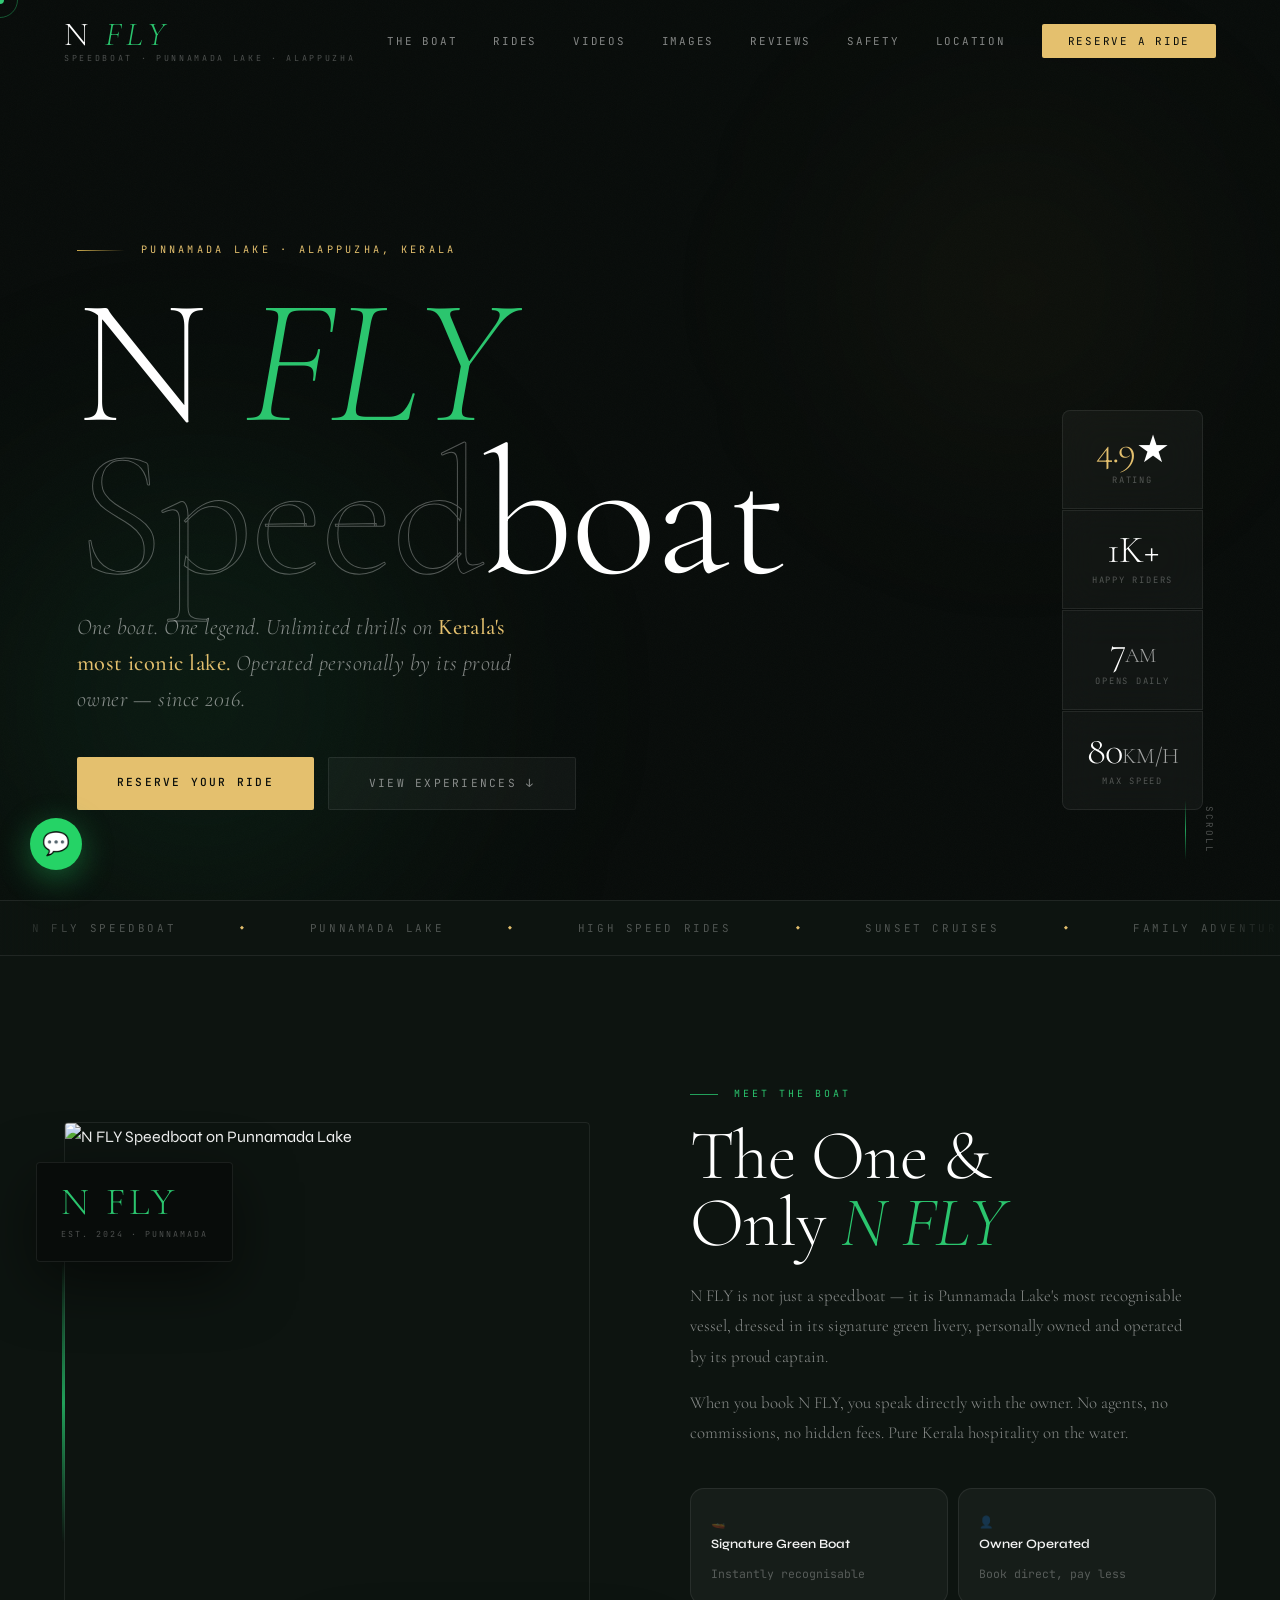
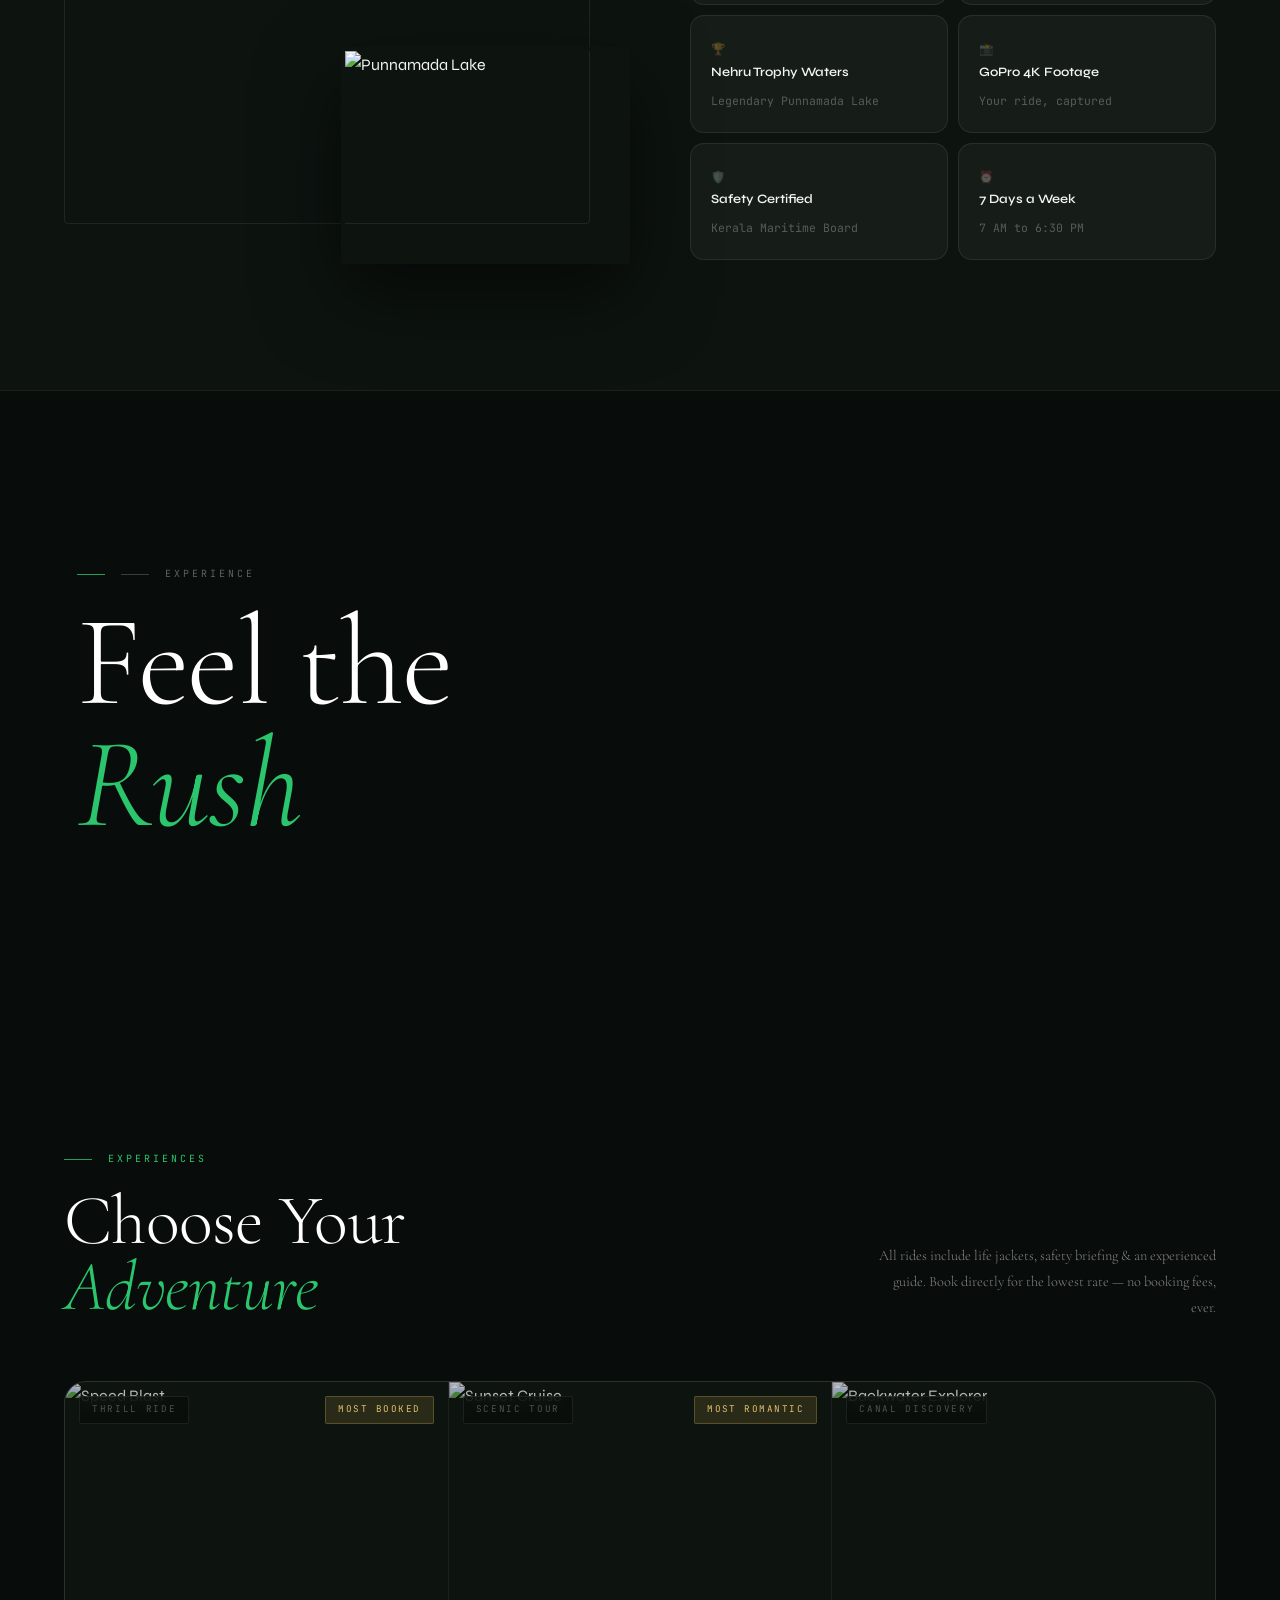
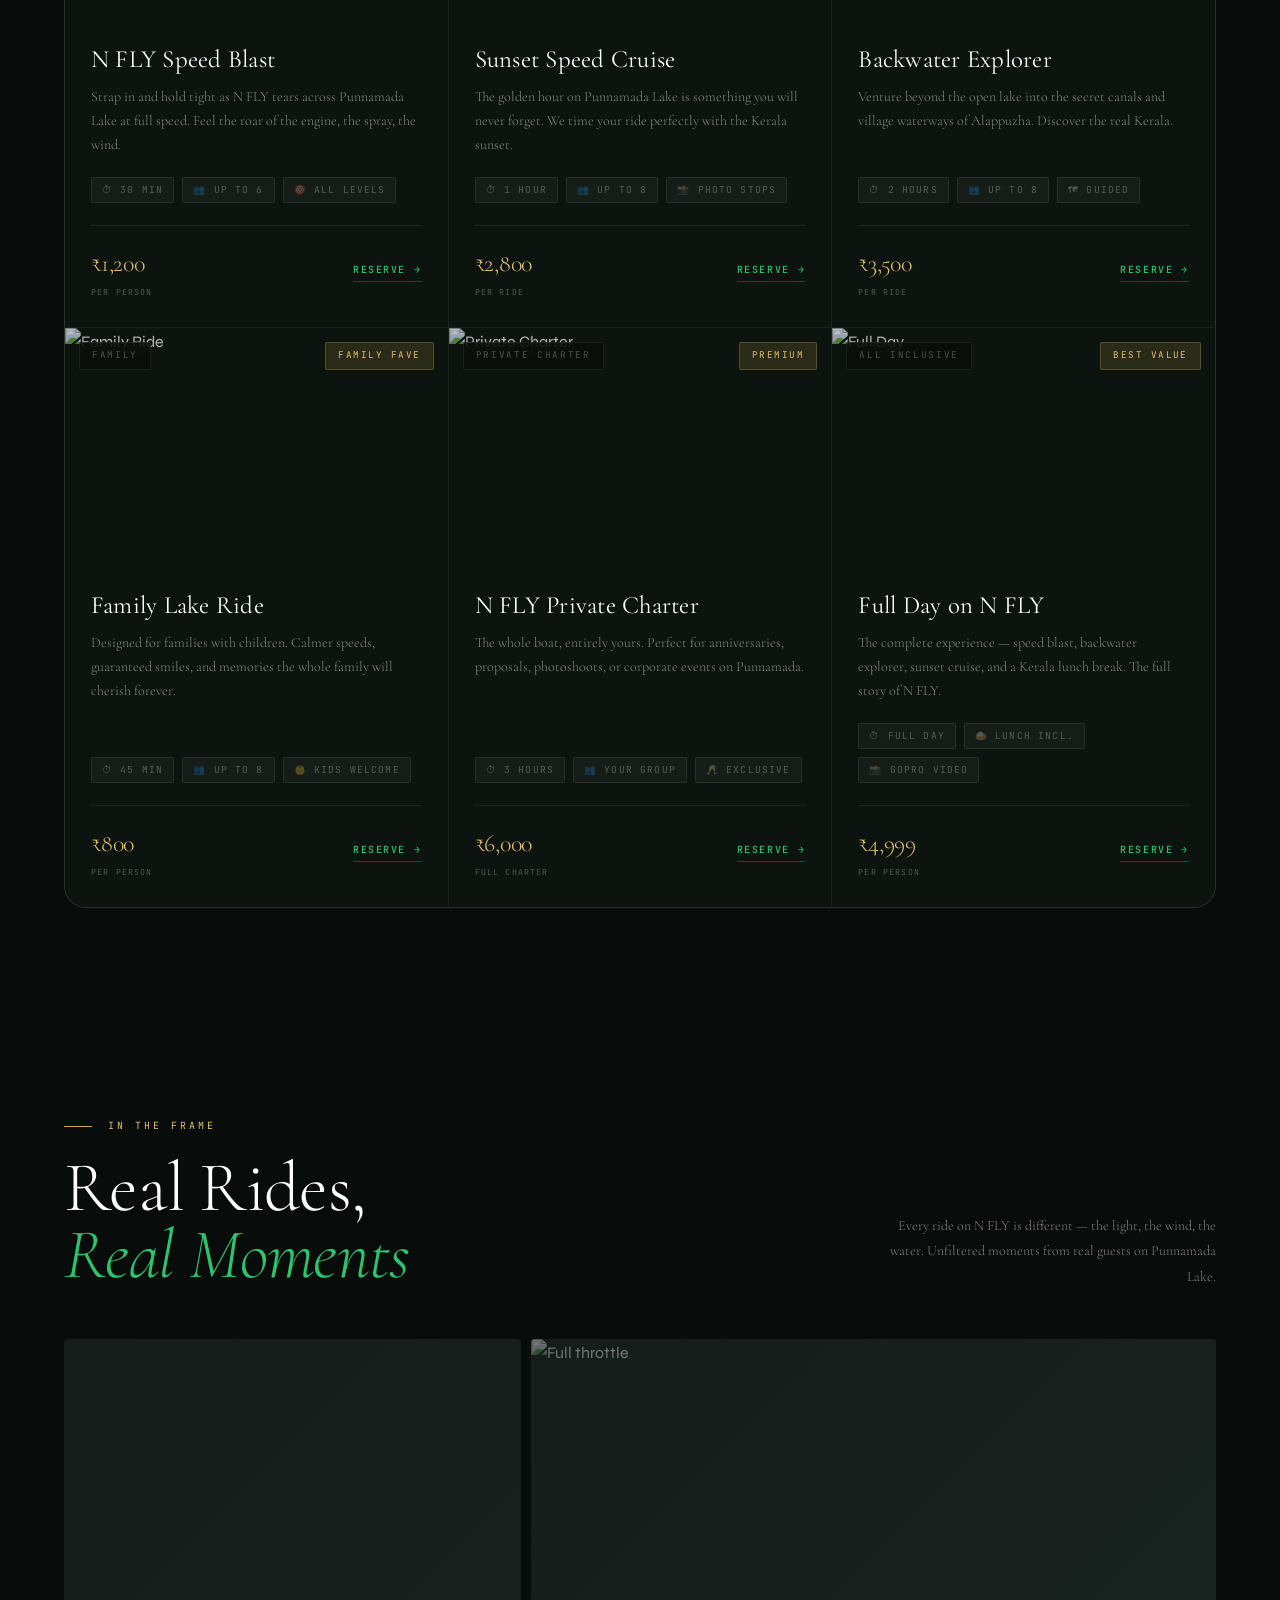
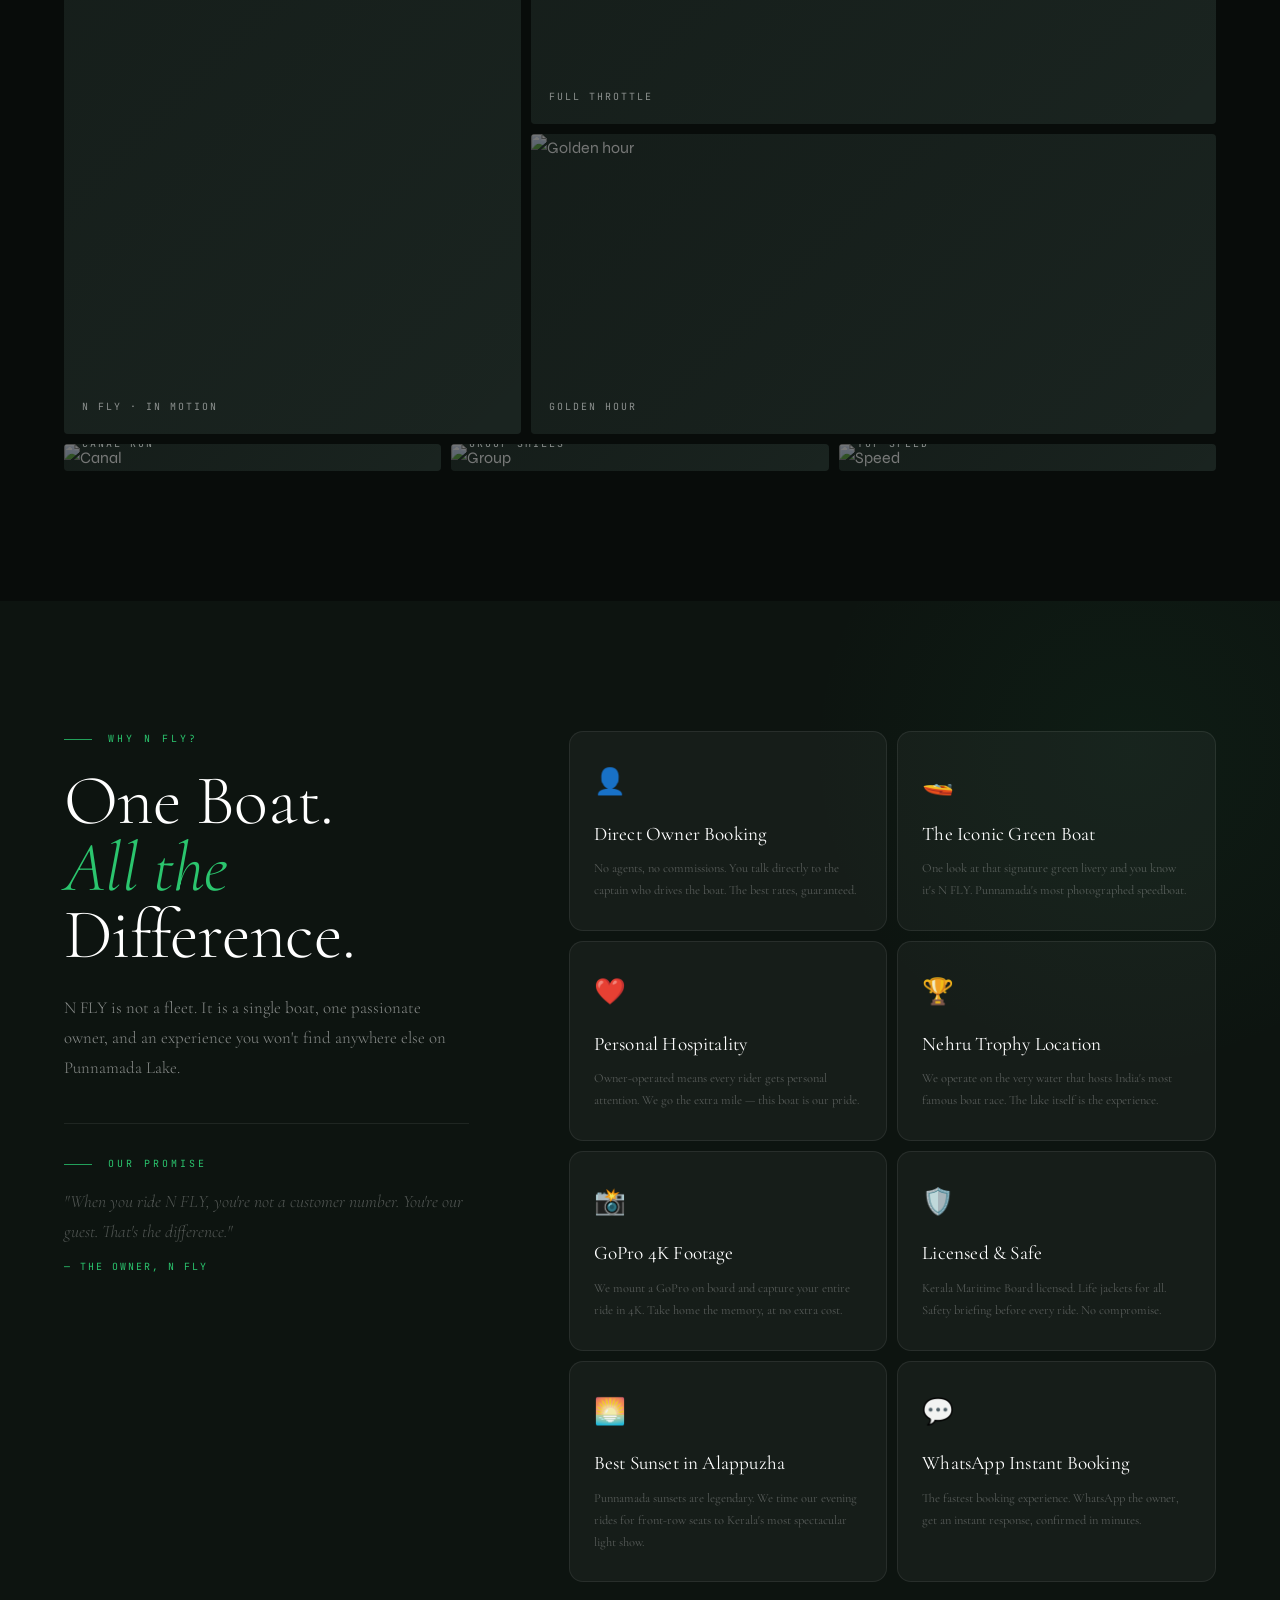
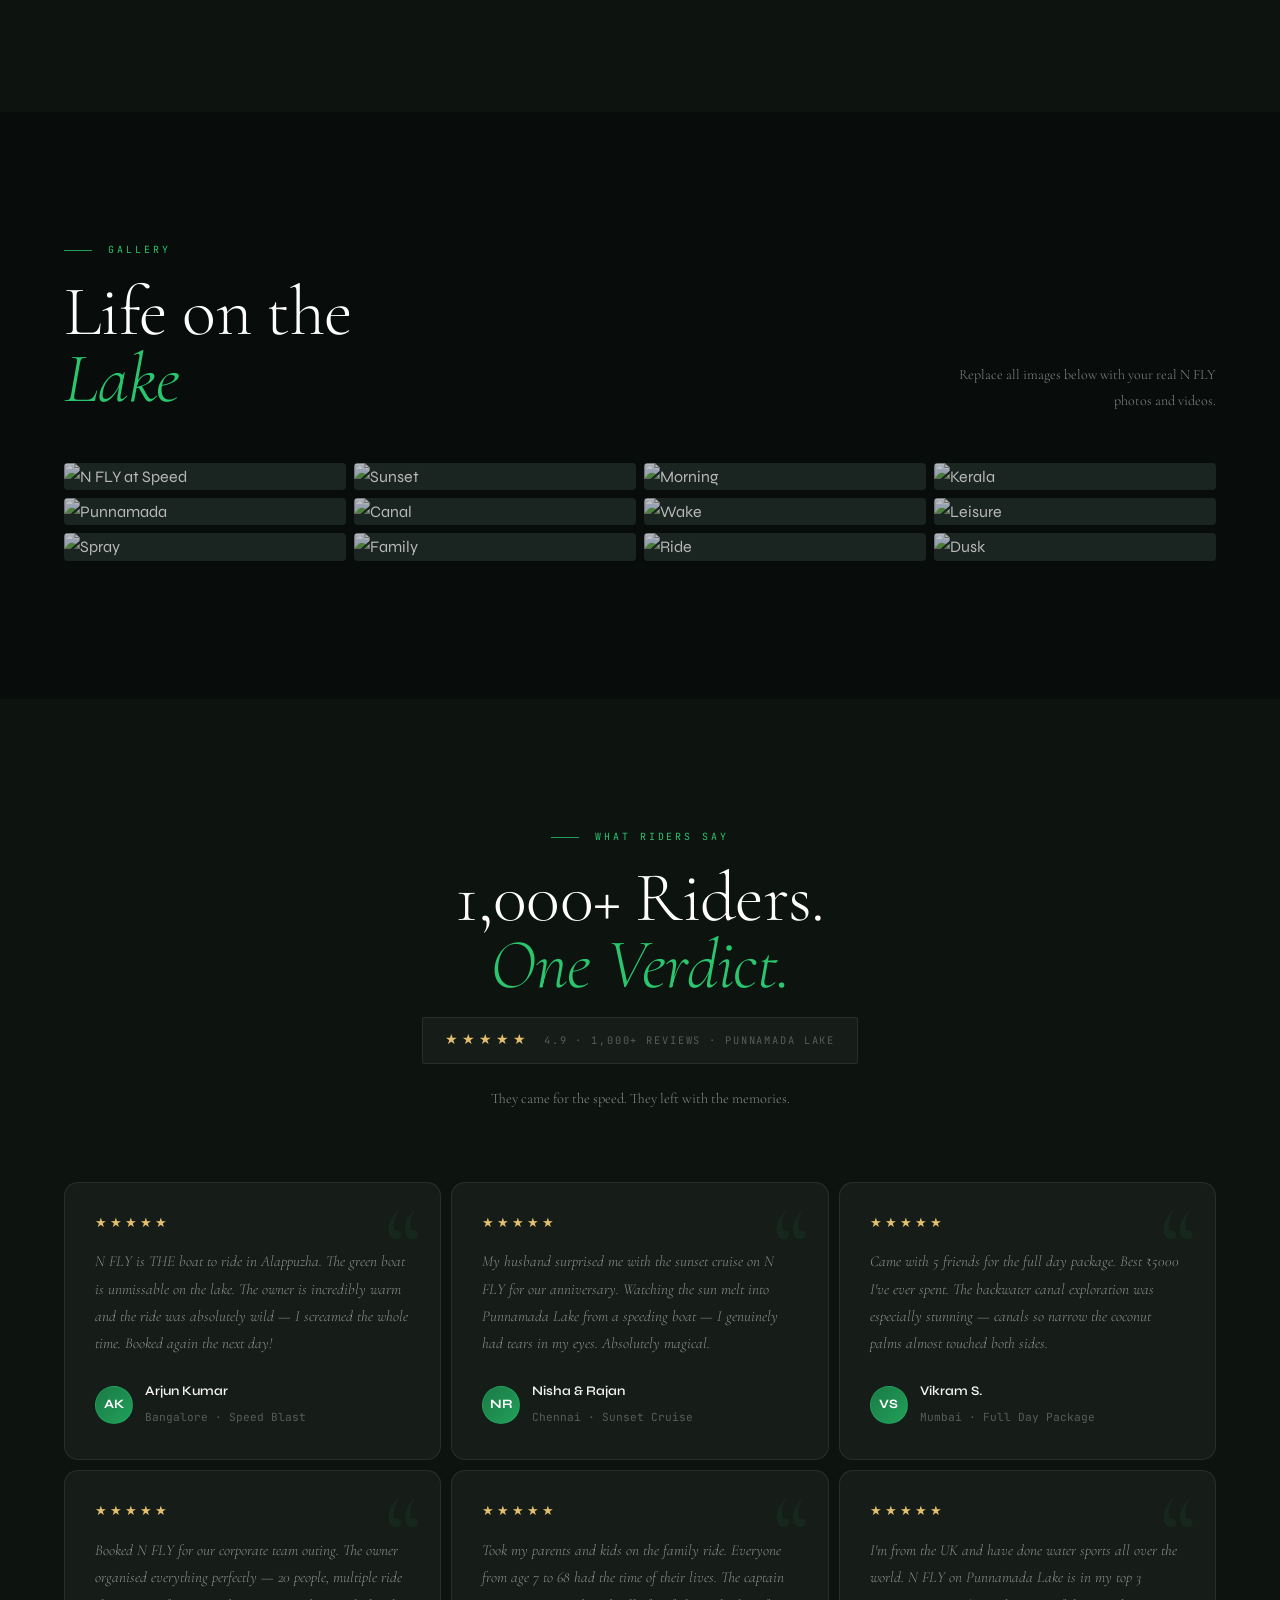
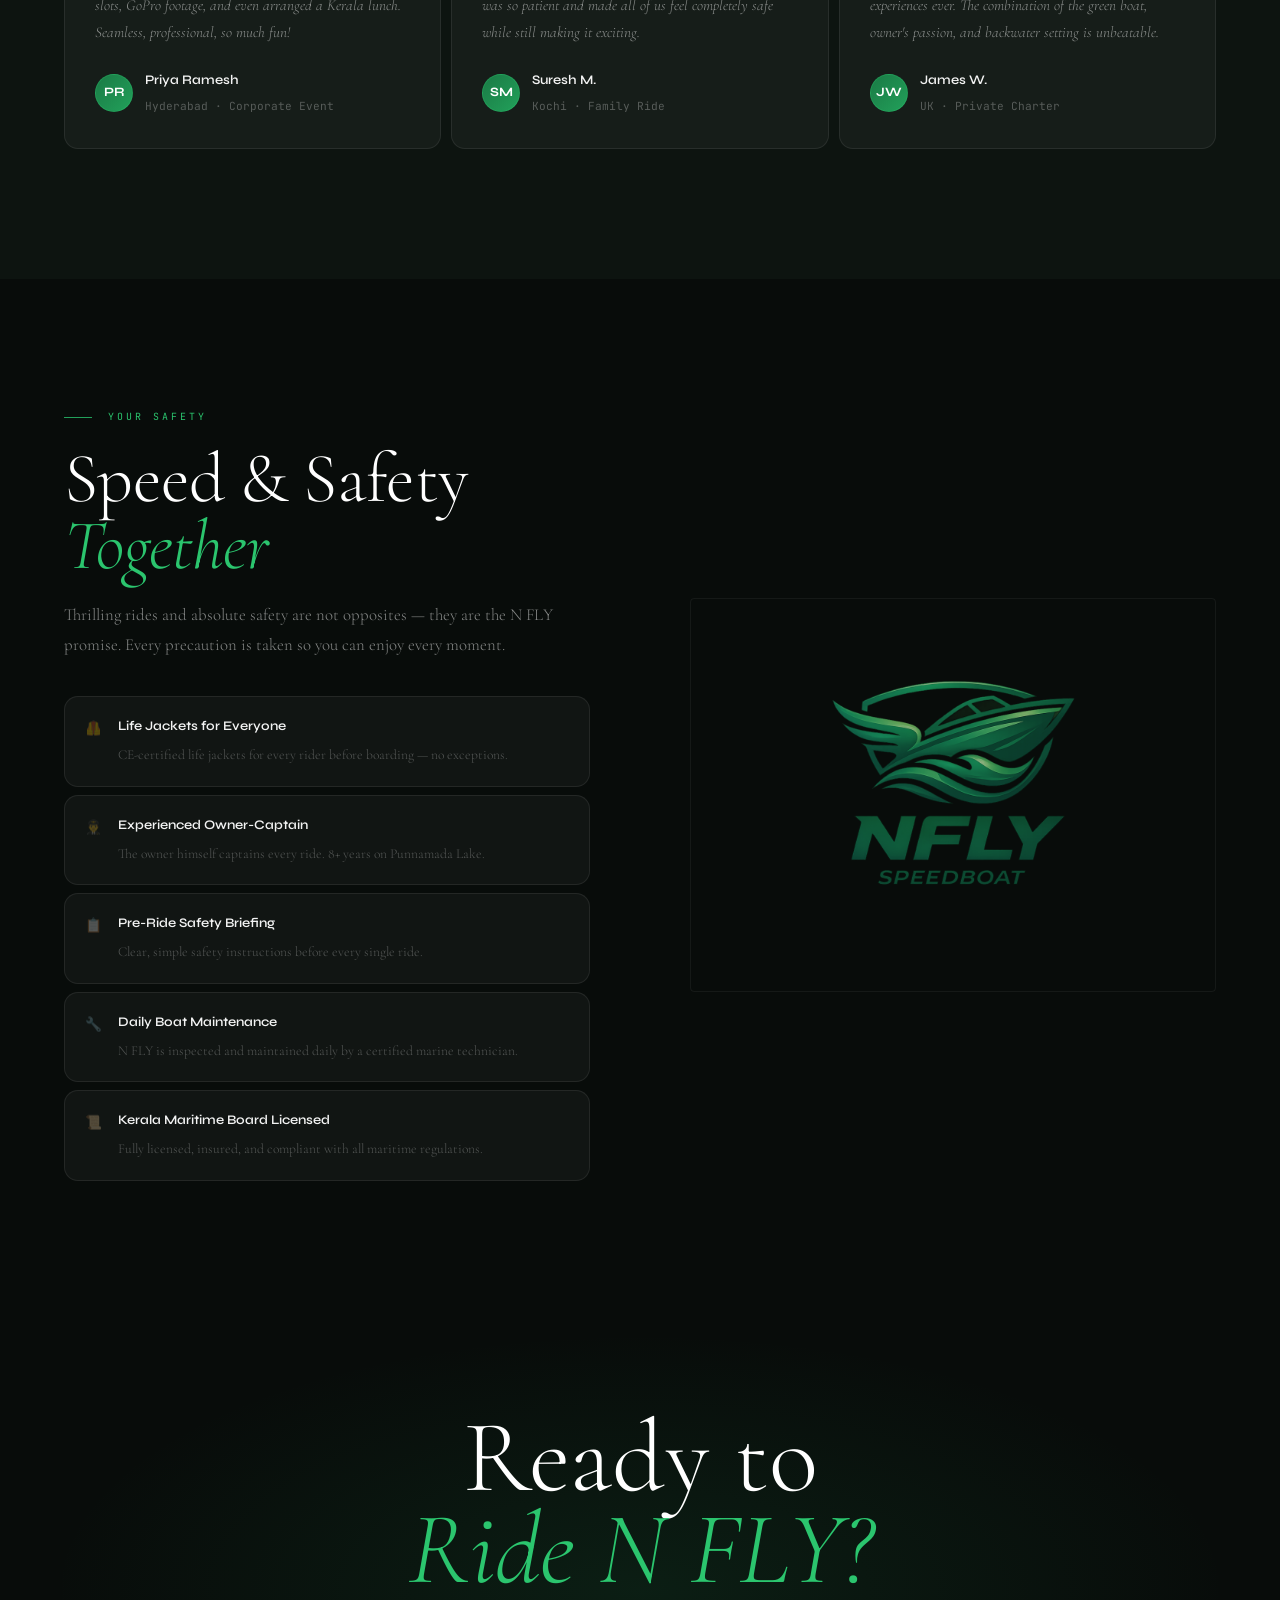
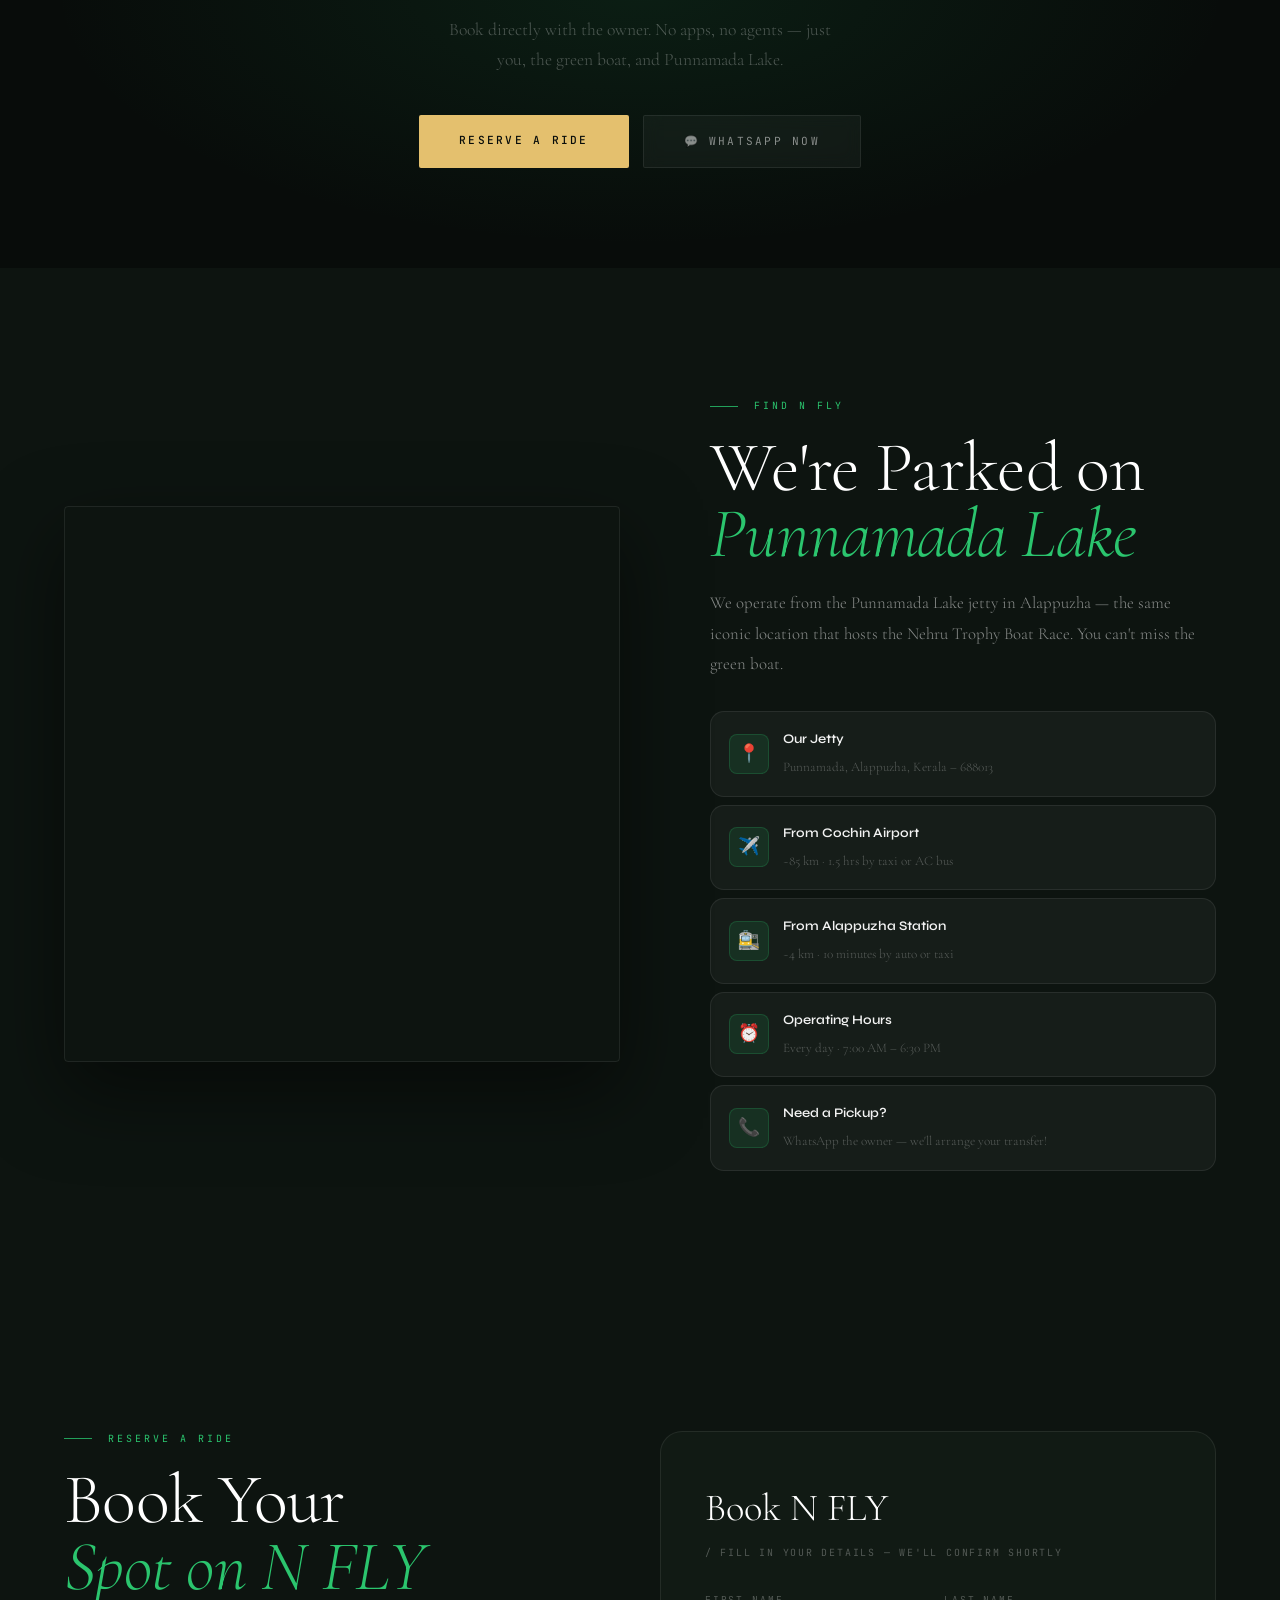
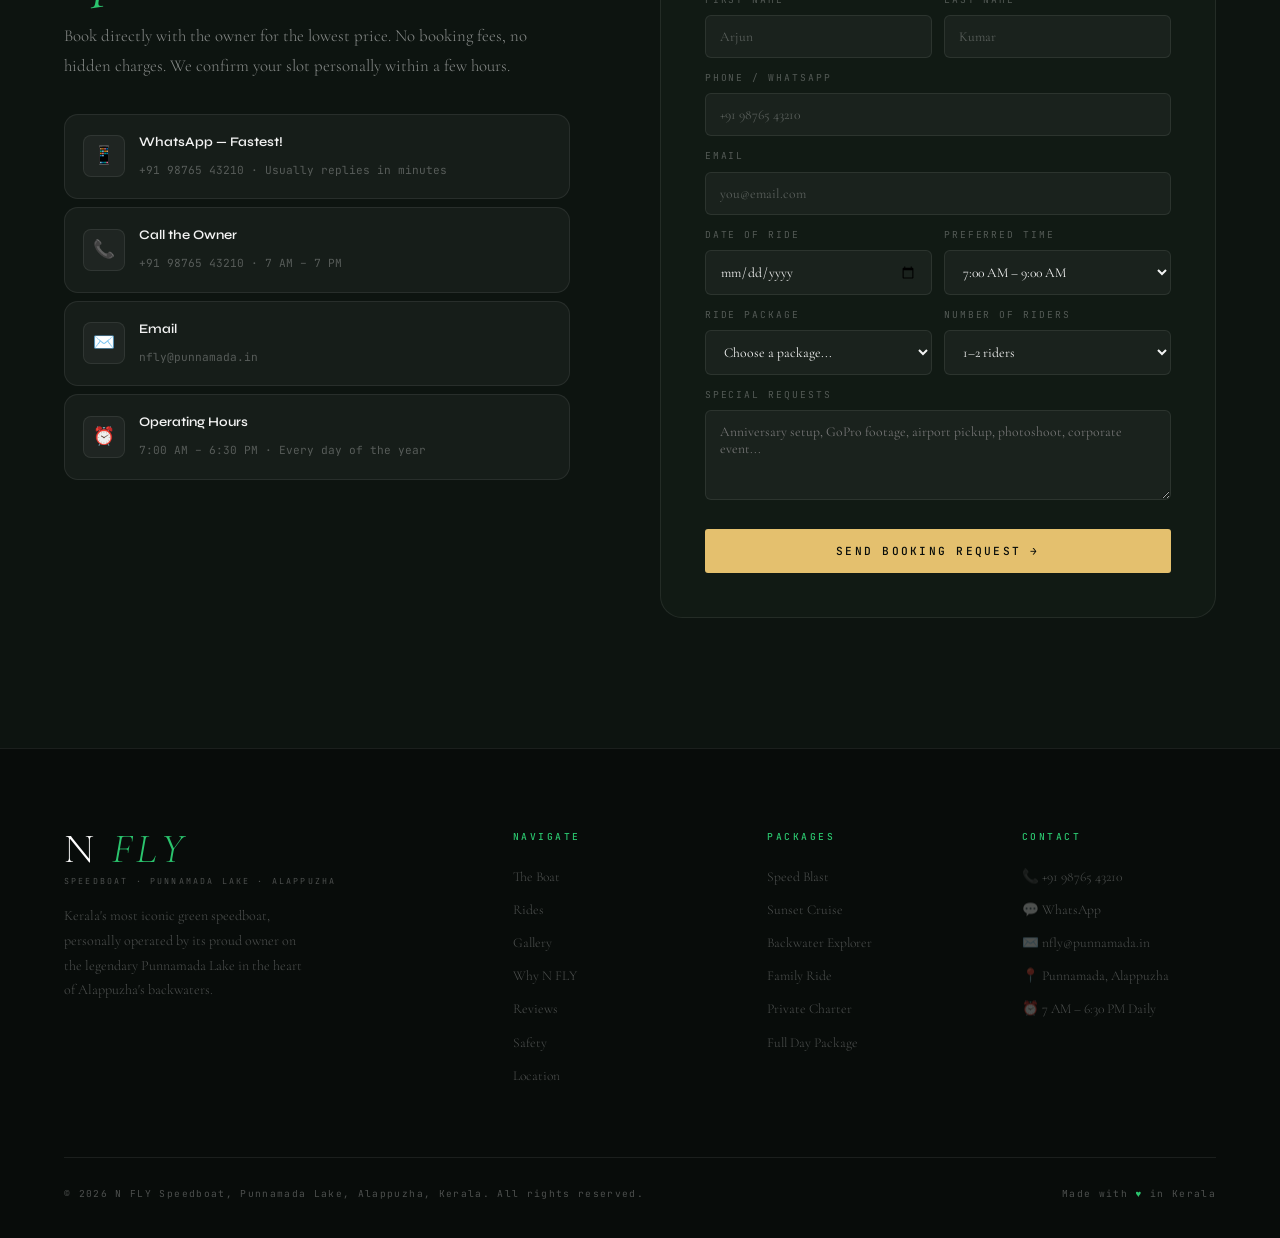
==== index.html @ 22378abf "Navbar Changed" ====
<!DOCTYPE html>
<html lang="en">

<head>

  <meta charset="utf-8">
  <meta name="viewport" content="width=device-width, initial-scale=1.0">

  <title>N FLY Speedboat Alappuzha | Punnamada Lake Boat Ride Kerala</title>

  <meta name="description"
    content="Experience N FLY — Alappuzha’s most iconic speedboat on Punnamada Lake. Book high-speed rides, sunset cruises, and private boat tours in Kerala backwaters. Direct booking, no commission.">

  <meta name="keywords"
    content="N Fly speedboat, Alappuzha speedboat, Punnamada lake boat ride, Alleppey boating, Kerala backwater speedboat, speed boat Kerala, boat ride Alappuzha, sunset cruise Alleppey">

  <meta name="author" content="N FLY Speedboat">

  <meta name="robots" content="index, follow">

  <link rel="canonical" href="https://nfly.starkcabs.in/">

  <!-- Favicon -->
  <link rel="icon" href="assets/img/logo.png" type="image/png">
  <link rel="apple-touch-icon" href="assets/img/logo.png">

  <!-- Theme Color (Mobile Browser UI) -->
  <meta name="theme-color" content="#00ff9c">

  <!-- Open Graph (Facebook, WhatsApp, LinkedIn) -->
  <meta property="og:title" content="N FLY Speedboat | Punnamada Lake, Alappuzha">
  <meta property="og:description"
    content="Ride Kerala’s most iconic speedboat. Book thrilling rides, sunset cruises & private tours on Punnamada Lake.">
  <meta property="og:image" content="https://nfly.starkcabs.in/assets/img/logo.png">
  <meta property="og:url" content="https://nfly.starkcabs.in/">
  <meta property="og:type" content="website">

  <!-- Twitter Card -->
  <meta name="twitter:card" content="summary_large_image">
  <meta name="twitter:title" content="N FLY Speedboat Alappuzha">
  <meta name="twitter:description" content="High-speed boat rides & sunset cruises in Kerala backwaters.">
  <meta name="twitter:image" content="https://nfly.starkcabs.in/assets/img/logo.png">

  <!-- Local Business Schema (VERY IMPORTANT FOR GOOGLE) -->
  <script type="application/ld+json">
{
  "@context": "https://schema.org",
  "@type": "TouristAttraction",
  "name": "N FLY Speedboat",
  "description": "Premium speedboat rides on Punnamada Lake, Alappuzha, Kerala.",
  "address": {
    "@type": "PostalAddress",
    "addressLocality": "Alappuzha",
    "addressRegion": "Kerala",
    "addressCountry": "India"
  },
  "areaServed": "Kerala",
  "url": "https://nfly.starkcabs.in",
  "image": "https://nfly.starkcabs.in/assets/img/logo.png"
}
</script>

  <!-- Google Fonts (Optimized Loading) -->
  <link rel="preconnect" href="https://fonts.googleapis.com">
  <link rel="preconnect" href="https://fonts.gstatic.com" crossorigin>

  <link
    href="https://fonts.googleapis.com/css2?family=Cormorant+Garamond:wght@300;400;500;600&family=Syne:wght@400;500;600;700;800&family=JetBrains+Mono:wght@300;400;500&display=swap"
    rel="stylesheet">
  <style>
    *,
    *::before,
    *::after {
      box-sizing: border-box;
      margin: 0;
      padding: 0;
    }

    :root {
      --obsidian: #080c0a;
      --obsidian2: #0d1410;
      --obsidian3: #111a14;
      --charcoal: #1a2420;
      --charcoal2: #243028;

      --emerald: #1a7a45;
      --emerald2: #22a05a;
      --emerald3: #2bc56e;
      --emerald-dim: rgba(34, 160, 90, 0.15);
      --emerald-glow: rgba(43, 197, 110, 0.08);

      --gold: #c9a84c;
      --gold2: #e4c06e;
      --gold3: #f2d689;
      --gold-dim: rgba(201, 168, 76, 0.15);

      --white: #ffffff;
      --cream: #f5f0e8;
      --cream2: #ede7d9;
      --parchment: #e8e0ce;

      --text-primary: rgba(255, 255, 255, 0.95);
      --text-secondary: rgba(255, 255, 255, 0.5);
      --text-muted: rgba(255, 255, 255, 0.28);

      --glass: rgba(255, 255, 255, 0.04);
      --glass-border: rgba(255, 255, 255, 0.08);
      --glass-hover: rgba(255, 255, 255, 0.07);

      --serif: 'Cormorant Garamond', Georgia, serif;
      --sans: 'Syne', sans-serif;
      --mono: 'JetBrains Mono', monospace;

      --r: 14px;
      --r-lg: 22px;
      --r-xl: 32px;
    }

    html {
      scroll-behavior: smooth;
    }

    body {
      background: var(--obsidian);
      color: var(--text-primary);
      font-family: var(--sans);
      font-weight: 400;
      line-height: 1.7;
      overflow-x: hidden;
      cursor: none;
    }

    /* ────────────────────────────────────
       CUSTOM CURSOR
    ──────────────────────────────────── */
    .cursor-dot {
      position: fixed;
      z-index: 9999;
      pointer-events: none;
      width: 8px;
      height: 8px;
      border-radius: 50%;
      background: var(--emerald3);
      transform: translate(-50%, -50%);
      transition: transform 0.1s ease, opacity 0.2s;
      mix-blend-mode: screen;
    }

    .cursor-ring {
      position: fixed;
      z-index: 9998;
      pointer-events: none;
      width: 36px;
      height: 36px;
      border-radius: 50%;
      border: 1px solid rgba(43, 197, 110, 0.4);
      transform: translate(-50%, -50%);
      transition: all 0.15s ease;
    }

    body:has(a:hover) .cursor-ring,
    body:has(button:hover) .cursor-ring {
      transform: translate(-50%, -50%) scale(1.8);
      border-color: var(--gold);
    }

    /* ────────────────────────────────────
       SCROLLBAR
    ──────────────────────────────────── */
    ::-webkit-scrollbar {
      width: 2px;
    }

    ::-webkit-scrollbar-track {
      background: var(--obsidian);
    }

    ::-webkit-scrollbar-thumb {
      background: var(--emerald2);
    }

    /* ────────────────────────────────────
       NAVIGATION
    ──────────────────────────────────── */
    nav {
      position: fixed;
      top: 0;
      left: 0;
      right: 0;
      z-index: 800;
      height: 80px;
      display: flex;
      align-items: center;
      justify-content: space-between;
      padding: 0 clamp(24px, 5vw, 80px);
      transition: all 0.5s cubic-bezier(0.4, 0, 0.2, 1);
    }

    nav::after {
      content: '';
      position: absolute;
      inset: 0;
      z-index: -1;
      background: transparent;
      transition: all 0.5s;
    }

    nav.scrolled::after {
      background: rgba(8, 12, 10, 0.92);
      backdrop-filter: blur(24px) saturate(1.5);
      border-bottom: 1px solid rgba(43, 197, 110, 0.12);
      box-shadow: 0 8px 60px rgba(0, 0, 0, 0.5);
    }

    .nav-logo {
      text-decoration: none;
      display: flex;
      flex-direction: column;
      line-height: 1;
    }

    .logo-mark {
      font-family: var(--serif);
      font-size: 2.1rem;
      font-weight: 300;
      letter-spacing: 0.14em;
      color: var(--white);
      line-height: 1;
    }

    .logo-mark em {
      font-style: italic;
      color: var(--emerald3);
    }

    .logo-sub {
      font-family: var(--mono);
      font-size: 0.52rem;
      letter-spacing: 0.32em;
      text-transform: uppercase;
      color: var(--text-muted);
      margin-top: 3px;
    }

    .nav-links {
      display: flex;
      gap: 36px;
      list-style: none;
      align-items: center;
    }

    .nav-links a {
      font-family: var(--mono);
      font-size: 0.68rem;
      font-weight: 400;
      letter-spacing: 0.16em;
      text-transform: uppercase;
      color: var(--text-secondary);
      text-decoration: none;
      transition: color 0.25s;
      position: relative;
    }

    .nav-links a::after {
      content: '';
      position: absolute;
      bottom: -4px;
      left: 0;
      right: 0;
      height: 1px;
      background: var(--emerald3);
      transform: scaleX(0);
      transform-origin: left;
      transition: transform 0.3s cubic-bezier(0.4, 0, 0.2, 1);
    }

    .nav-links a:hover {
      color: var(--white);
    }

    .nav-links a:hover::after {
      transform: scaleX(1);
    }

    .nav-book {
      font-family: var(--mono);
      font-size: 0.65rem;
      font-weight: 500;
      letter-spacing: 0.2em;
      text-transform: uppercase;
      color: var(--obsidian) !important;
      background: var(--gold2);
      padding: 10px 26px;
      border-radius: 2px;
      text-decoration: none;
      transition: all 0.25s !important;
    }

    .nav-book::after {
      display: none !important;
    }

    .nav-book:hover {
      background: var(--gold3) !important;
      transform: translateY(-1px);
      box-shadow: 0 8px 30px rgba(201, 168, 76, 0.3);
    }

    .hamburger {
      display: none;
      flex-direction: column;
      gap: 6px;
      width: 44px;
      height: 44px;
      cursor: none;
      align-items: center;
      justify-content: center;
      border: 1px solid var(--glass-border);
      border-radius: 4px;
      background: var(--glass);
      transition: all 0.3s;
    }

    .hamburger span {
      display: block;
      width: 20px;
      height: 1px;
      background: var(--text-secondary);
      transition: all 0.3s;
    }

    .hamburger.active span:nth-child(1) {
      transform: translateY(7px) rotate(45deg);
    }

    .hamburger.active span:nth-child(2) {
      opacity: 0;
    }

    .hamburger.active span:nth-child(3) {
      transform: translateY(-7px) rotate(-45deg);
    }

    .mobile-menu {
      position: fixed;
      top: 80px;
      left: 0;
      right: 0;
      background: rgba(8, 12, 10, 0.97);
      backdrop-filter: blur(24px);
      border-bottom: 1px solid var(--glass-border);
      padding: 24px clamp(24px, 5vw, 80px) 36px;
      z-index: 790;
      display: none;
      flex-direction: column;
      gap: 0;
    }

    .mobile-menu.open {
      display: flex;
    }

    .mobile-menu a {
      display: block;
      padding: 15px 0;
      font-family: var(--mono);
      font-size: 0.82rem;
      font-weight: 400;
      letter-spacing: 0.14em;
      text-transform: uppercase;
      color: var(--text-secondary);
      text-decoration: none;
      border-bottom: 1px solid var(--glass-border);
      transition: color 0.2s, padding-left 0.2s;
    }

    .mobile-menu a:hover {
      color: var(--emerald3);
      padding-left: 8px;
    }

    .mobile-menu .mob-cta {
      margin-top: 18px;
      text-align: center;
      background: var(--gold2);
      color: var(--obsidian) !important;
      border: none !important;
      border-radius: 2px;
      padding: 14px !important;
      font-weight: 500 !important;
    }

    @media(max-width:900px) {
      .nav-links {
        display: none;
      }

      .hamburger {
        display: flex;
      }
    }

    /* ────────────────────────────────────
       NOISE TEXTURE OVERLAY
    ──────────────────────────────────── */
    .noise {
      position: fixed;
      inset: 0;
      z-index: 1;
      pointer-events: none;
      opacity: 0.025;
      background-image: url("data:image/svg+xml,%3Csvg viewBox='0 0 256 256' xmlns='http://www.w3.org/2000/svg'%3E%3Cfilter id='n'%3E%3CfeTurbulence type='fractalNoise' baseFrequency='0.9' numOctaves='4' stitchTiles='stitch'/%3E%3C/filter%3E%3Crect width='100%25' height='100%25' filter='url(%23n)'/%3E%3C/svg%3E");
      background-size: 200px 200px;
    }

    /* ────────────────────────────────────
       HERO
    ──────────────────────────────────── */
    #hero {
      position: relative;
      min-height: 100vh;
      display: grid;
      grid-template-columns: 1fr;
      align-items: end;
      overflow: hidden;
      padding: 0 clamp(24px, 6vw, 90px) 90px;
    }

    .hero-bg {
      position: absolute;
      inset: 0;
      z-index: 0;
    }

    .hero-bg video {
      width: 100%;
      height: 100%;
      object-fit: cover;
      display: block;
    }

    .hero-bg::before {
      content: '';
      position: absolute;
      inset: 0;
      z-index: 1;
      background:
        linear-gradient(to top, rgba(8, 12, 10, 0.97) 0%, rgba(8, 12, 10, 0.6) 35%, rgba(8, 12, 10, 0.1) 70%, rgba(8, 12, 10, 0.3) 100%),
        linear-gradient(105deg, rgba(8, 12, 10, 0.7) 0%, transparent 55%);
    }

    /* Ambient emerald glow */
    .hero-glow {
      position: absolute;
      z-index: 2;
      pointer-events: none;
      border-radius: 50%;
      filter: blur(120px);
      animation: glowDrift 8s ease-in-out infinite alternate;
    }

    .hero-glow-1 {
      width: 600px;
      height: 600px;
      bottom: -100px;
      left: -100px;
      background: radial-gradient(circle, rgba(34, 160, 90, 0.18) 0%, transparent 70%);
    }

    .hero-glow-2 {
      width: 400px;
      height: 400px;
      top: 10%;
      right: 5%;
      background: radial-gradient(circle, rgba(201, 168, 76, 0.1) 0%, transparent 70%);
      animation-delay: -4s;
    }

    @keyframes glowDrift {
      from {
        transform: translate(0, 0) scale(1);
      }

      to {
        transform: translate(30px, -30px) scale(1.1);
      }
    }

    .hero-content {
      position: relative;
      z-index: 3;
      display: grid;
      grid-template-columns: 1fr auto;
      align-items: end;
      gap: 40px;
    }

    .hero-eyebrow {
      display: inline-flex;
      align-items: center;
      gap: 16px;
      font-family: var(--mono);
      font-size: 0.64rem;
      font-weight: 400;
      letter-spacing: 0.32em;
      text-transform: uppercase;
      color: var(--gold2);
      margin-bottom: 28px;
      animation: slideUp 0.9s cubic-bezier(0.16, 1, 0.3, 1) 0.2s both;
      margin-top: 100px;
    }

    .hero-eyebrow-line {
      display: block;
      width: 48px;
      height: 1px;
      background: linear-gradient(to right, var(--gold), transparent);
    }

    .hero-h1 {
      font-family: var(--serif);
      font-size: clamp(6rem, 14vw, 13rem);
      font-weight: 300;
      line-height: 0.85;
      letter-spacing: -0.01em;
      color: var(--white);
      animation: slideUp 0.9s cubic-bezier(0.16, 1, 0.3, 1) 0.35s both;
    }

    .hero-h1 .accent {
      color: var(--emerald3);
      font-style: italic;
    }

    .hero-h1 .outline {
      -webkit-text-stroke: 1px rgba(255, 255, 255, 0.3);
      color: transparent;
    }

    .hero-descriptor {
      font-family: var(--serif);
      font-size: clamp(1.1rem, 1.8vw, 1.4rem);
      font-weight: 300;
      font-style: italic;
      color: var(--text-secondary);
      margin-top: 18px;
      margin-bottom: 40px;
      max-width: 480px;
      letter-spacing: 0.02em;
      line-height: 1.6;
      animation: slideUp 0.9s cubic-bezier(0.16, 1, 0.3, 1) 0.48s both;
    }

    .hero-descriptor strong {
      color: var(--gold2);
      font-style: normal;
      font-weight: 500;
    }

    .hero-actions {
      display: flex;
      gap: 14px;
      flex-wrap: wrap;
      animation: slideUp 0.9s cubic-bezier(0.16, 1, 0.3, 1) 0.6s both;
    }

    .btn-primary {
      background: var(--gold2);
      color: var(--obsidian);
      padding: 16px 40px;
      border-radius: 2px;
      font-family: var(--mono);
      font-size: 0.7rem;
      font-weight: 500;
      letter-spacing: 0.2em;
      text-transform: uppercase;
      text-decoration: none;
      transition: all 0.3s cubic-bezier(0.4, 0, 0.2, 1);
      position: relative;
      overflow: hidden;
    }

    .btn-primary::before {
      content: '';
      position: absolute;
      inset: 0;
      background: var(--gold3);
      transform: translateX(-101%);
      transition: transform 0.3s cubic-bezier(0.4, 0, 0.2, 1);
    }

    .btn-primary:hover::before {
      transform: translateX(0);
    }

    .btn-primary span {
      position: relative;
      z-index: 1;
    }

    .btn-primary:hover {
      box-shadow: 0 12px 40px rgba(201, 168, 76, 0.3);
    }

    .btn-secondary {
      border: 1px solid var(--glass-border);
      color: var(--text-secondary);
      padding: 16px 40px;
      border-radius: 2px;
      font-family: var(--mono);
      font-size: 0.7rem;
      font-weight: 400;
      letter-spacing: 0.2em;
      text-transform: uppercase;
      text-decoration: none;
      backdrop-filter: blur(8px);
      background: var(--glass);
      transition: all 0.3s;
    }

    .btn-secondary:hover {
      border-color: rgba(255, 255, 255, 0.25);
      color: var(--white);
      background: var(--glass-hover);
    }

    /* Hero right — stats panel */
    .hero-stats {
      display: flex;
      flex-direction: column;
      gap: 1px;
      animation: slideUp 0.9s cubic-bezier(0.16, 1, 0.3, 1) 0.7s both;
    }

    .hstat {
      background: var(--glass);
      border: 1px solid var(--glass-border);
      backdrop-filter: blur(20px);
      padding: 20px 24px;
      min-width: 130px;
      text-align: center;
      transition: all 0.3s;
    }

    .hstat:first-child {
      border-radius: 8px 8px 0 0;
    }

    .hstat:last-child {
      border-radius: 0 0 8px 8px;
    }

    .hstat:hover {
      background: var(--glass-hover);
      border-color: rgba(43, 197, 110, 0.3);
    }

    .hstat-n {
      font-family: var(--serif);
      font-size: 2.4rem;
      font-weight: 300;
      color: var(--white);
      line-height: 1;
      letter-spacing: -0.02em;
    }

    .hstat-l {
      font-family: var(--mono);
      font-size: 0.55rem;
      letter-spacing: 0.2em;
      text-transform: uppercase;
      color: var(--text-muted);
      margin-top: 4px;
    }

    .hstat-accent {
      color: var(--gold2);
    }

    /* Scroll indicator */
    .hero-scroll {
      position: absolute;
      bottom: 40px;
      right: clamp(24px, 5vw, 80px);
      z-index: 3;
      display: flex;
      align-items: center;
      gap: 14px;
      animation: slideUp 1s cubic-bezier(0.16, 1, 0.3, 1) 0.9s both;
    }

    .scroll-line {
      width: 1px;
      height: 60px;
      background: linear-gradient(to bottom, transparent, var(--emerald2), transparent);
      animation: scrollPulse 2.5s ease-in-out infinite;
    }

    @keyframes scrollPulse {

      0%,
      100% {
        opacity: 0.3;
      }

      50% {
        opacity: 1;
      }
    }

    .scroll-text {
      writing-mode: vertical-lr;
      text-orientation: mixed;
      font-family: var(--mono);
      font-size: 0.58rem;
      letter-spacing: 0.22em;
      text-transform: uppercase;
      color: var(--text-muted);
    }

    @media(max-width:700px) {
      .hero-content {
        grid-template-columns: 1fr;
      }

      .hero-stats {
        display: none;
      }
    }

    @keyframes slideUp {
      from {
        opacity: 0;
        transform: translateY(40px);
      }

      to {
        opacity: 1;
        transform: translateY(0);
      }
    }

    /* ────────────────────────────────────
       MARQUEE STRIP
    ──────────────────────────────────── */
    .marquee-strip {
      border-top: 1px solid var(--glass-border);
      border-bottom: 1px solid var(--glass-border);
      background: var(--obsidian2);
      overflow: hidden;
      position: relative;
      padding: 0;
    }

    .marquee-strip::before,
    .marquee-strip::after {
      content: '';
      position: absolute;
      top: 0;
      bottom: 0;
      width: 80px;
      z-index: 1;
    }

    .marquee-strip::before {
      left: 0;
      background: linear-gradient(to right, var(--obsidian2), transparent);
    }

    .marquee-strip::after {
      right: 0;
      background: linear-gradient(to left, var(--obsidian2), transparent);
    }

    .marquee-track {
      display: inline-flex;
      align-items: center;
      animation: marquee 28s linear infinite;
      white-space: nowrap;
      padding: 18px 0;
    }

    .marquee-item {
      font-family: var(--mono);
      font-size: 0.68rem;
      font-weight: 400;
      letter-spacing: 0.24em;
      text-transform: uppercase;
      color: var(--text-muted);
      padding: 0 32px;
    }

    .marquee-dot {
      color: var(--gold2);
      font-size: 0.4rem;
    }

    @keyframes marquee {
      from {
        transform: translateX(0);
      }

      to {
        transform: translateX(-50%);
      }
    }

    /* ────────────────────────────────────
       SECTION UTILITIES
    ──────────────────────────────────── */
    .sec {
      position: relative;
    }

    .sec-pad {
      padding: 130px clamp(24px, 5vw, 90px);
    }

    .label {
      font-family: var(--mono);
      font-size: 0.62rem;
      font-weight: 400;
      letter-spacing: 0.3em;
      text-transform: uppercase;
      color: var(--emerald3);
      display: flex;
      align-items: center;
      gap: 16px;
      margin-bottom: 20px;
    }

    .label::before {
      content: '';
      display: block;
      width: 28px;
      height: 1px;
      background: var(--emerald2);
    }

    .label.gold-label {
      color: var(--gold2);
    }

    .label.gold-label::before {
      background: var(--gold);
    }

    .display {
      font-family: var(--serif);
      font-size: clamp(2.8rem, 5.5vw, 5.5rem);
      font-weight: 300;
      line-height: 0.95;
      letter-spacing: -0.01em;
      color: var(--white);
    }

    .display em {
      font-style: italic;
      color: var(--emerald3);
    }

    .display .gold-em {
      font-style: italic;
      color: var(--gold2);
    }

    .display .dim {
      color: var(--text-muted);
    }

    .body-text {
      font-family: var(--serif);
      font-size: 1.05rem;
      font-weight: 300;
      line-height: 1.8;
      color: var(--text-secondary);
      max-width: 500px;
    }

    /* Reveal animations */
    .rv {
      opacity: 0;
      transform: translateY(30px);
      transition: opacity 0.8s cubic-bezier(0.16, 1, 0.3, 1), transform 0.8s cubic-bezier(0.16, 1, 0.3, 1);
    }

    .rv.on {
      opacity: 1;
      transform: translateY(0);
    }

    .rv-l {
      opacity: 0;
      transform: translateX(-30px);
      transition: opacity 0.8s cubic-bezier(0.16, 1, 0.3, 1), transform 0.8s cubic-bezier(0.16, 1, 0.3, 1);
    }

    .rv-l.on {
      opacity: 1;
      transform: translateX(0);
    }

    .rv-r {
      opacity: 0;
      transform: translateX(30px);
      transition: opacity 0.8s cubic-bezier(0.16, 1, 0.3, 1), transform 0.8s cubic-bezier(0.16, 1, 0.3, 1);
    }

    .rv-r.on {
      opacity: 1;
      transform: translateX(0);
    }

    /* ────────────────────────────────────
       ABOUT / THE BOAT
    ──────────────────────────────────── */
    #about {
      background: var(--obsidian2);
    }

    .about-wrap {
      display: grid;
      grid-template-columns: 1fr 1fr;
      gap: 100px;
      align-items: center;
    }

    .about-media {
      position: relative;
    }

    .about-img-main {
      width: 100%;
      aspect-ratio: 3/4;
      object-fit: cover;
      display: block;
      border-radius: 4px;
      border: 1px solid var(--glass-border);
    }

    .about-float {
      position: absolute;
      bottom: -40px;
      right: -40px;
      width: 55%;
      aspect-ratio: 4/3;
      object-fit: cover;
      border-radius: 4px;
      border: 4px solid var(--obsidian2);
      box-shadow: 0 30px 80px rgba(0, 0, 0, 0.6);
    }

    .about-badge {
      position: absolute;
      top: 40px;
      left: -28px;
      background: var(--obsidian);
      border: 1px solid var(--glass-border);
      backdrop-filter: blur(20px);
      padding: 20px 24px;
      border-radius: 4px;
      box-shadow: 0 20px 60px rgba(0, 0, 0, 0.5);
    }

    .badge-title {
      font-family: var(--serif);
      font-size: 2.4rem;
      font-weight: 300;
      color: var(--emerald3);
      line-height: 1;
      letter-spacing: 0.1em;
    }

    .badge-sub {
      font-family: var(--mono);
      font-size: 0.52rem;
      letter-spacing: 0.24em;
      text-transform: uppercase;
      color: var(--text-muted);
      margin-top: 5px;
    }

    /* Green accent line on media */
    .about-media::before {
      content: '';
      position: absolute;
      top: 20%;
      left: -2px;
      width: 3px;
      height: 40%;
      background: linear-gradient(to bottom, transparent, var(--emerald2), transparent);
      border-radius: 2px;
      z-index: 1;
    }

    .about-feats {
      display: grid;
      grid-template-columns: 1fr 1fr;
      gap: 10px;
      margin-top: 40px;
    }

    .af {
      padding: 18px 20px;
      background: var(--glass);
      border: 1px solid var(--glass-border);
      border-radius: var(--r);
      transition: all 0.3s;
      cursor: default;
      position: relative;
      overflow: hidden;
    }

    .af::before {
      content: '';
      position: absolute;
      top: 0;
      left: 0;
      right: 0;
      height: 1px;
      background: linear-gradient(to right, var(--emerald2), transparent);
      opacity: 0;
      transition: opacity 0.3s;
    }

    .af:hover {
      background: var(--glass-hover);
      border-color: rgba(43, 197, 110, 0.25);
      transform: translateY(-2px);
    }

    .af:hover::before {
      opacity: 1;
    }

    .af-icon {
      font-size: 1.2rem;
      margin-bottom: 8px;
    }

    .af strong {
      display: block;
      font-family: var(--sans);
      font-size: 0.8rem;
      font-weight: 600;
      color: var(--text-primary);
      margin-bottom: 3px;
    }

    .af span {
      font-size: 0.72rem;
      color: var(--text-muted);
      font-family: var(--mono);
    }

    @media(max-width:860px) {
      .about-wrap {
        grid-template-columns: 1fr;
        gap: 60px;
      }

      .about-float,
      .about-badge {
        display: none;
      }
    }

    /* ────────────────────────────────────
       FULL-WIDTH VIDEO INTERLUDE
    ──────────────────────────────────── */
    .vid-interlude {
      position: relative;
      height: 70vh;
      min-height: 450px;
      overflow: hidden;
    }

    .vid-interlude video,
    .vid-interlude img {
      width: 100%;
      height: 100%;
      object-fit: cover;
      display: block;
    }

    .vid-interlude-overlay {
      position: absolute;
      inset: 0;
      background: linear-gradient(to right, rgba(8, 12, 10, 0.85) 0%, rgba(8, 12, 10, 0.2) 50%, rgba(8, 12, 10, 0.1) 100%),
        linear-gradient(to top, rgba(8, 12, 10, 0.6) 0%, transparent 40%);
      display: flex;
      align-items: center;
      padding: 0 clamp(24px, 6vw, 90px);
    }

    .interlude-text .display {
      font-size: clamp(3rem, 8vw, 7.5rem);
    }

    /* ────────────────────────────────────
       RIDES / PACKAGES
    ──────────────────────────────────── */
    #rides {
      background: var(--obsidian);
    }

    .rides-header {
      display: flex;
      align-items: flex-end;
      justify-content: space-between;
      margin-bottom: 60px;
      flex-wrap: wrap;
      gap: 24px;
    }

    .rides-header .body-text {
      margin-top: 20px;
      font-size: 0.9rem;
    }

    .rides-grid {
      display: grid;
      grid-template-columns: repeat(3, 1fr);
      gap: 1px;
      background: var(--glass-border);
      border: 1px solid var(--glass-border);
      border-radius: var(--r-lg);
      overflow: hidden;
    }

    .ride-card {
      background: var(--obsidian2);
      padding: 0;
      transition: all 0.4s cubic-bezier(0.4, 0, 0.2, 1);
      position: relative;
      overflow: hidden;
      display: flex;
      flex-direction: column;
    }

    .ride-card:hover {
      background: var(--charcoal);
      z-index: 2;
    }

    .ride-card:hover .ride-img img {
      transform: scale(1.06);
    }

    .ride-card:hover .ride-cta-arrow {
      transform: translateX(4px);
    }

    .ride-img {
      position: relative;
      overflow: hidden;
    }

    .ride-img img {
      width: 100%;
      aspect-ratio: 16/10;
      object-fit: cover;
      display: block;
      transition: transform 0.7s cubic-bezier(0.4, 0, 0.2, 1);
      filter: brightness(0.75) saturate(0.9);
    }

    .ride-img::after {
      content: '';
      position: absolute;
      inset: 0;
      background: linear-gradient(to top, var(--obsidian2) 0%, transparent 50%);
      transition: opacity 0.4s;
    }

    .ride-card:hover .ride-img::after {
      opacity: 0.7;
    }

    .ride-badge-type {
      position: absolute;
      top: 14px;
      left: 14px;
      z-index: 1;
      font-family: var(--mono);
      font-size: 0.58rem;
      letter-spacing: 0.18em;
      text-transform: uppercase;
      background: rgba(8, 12, 10, 0.75);
      backdrop-filter: blur(8px);
      border: 1px solid var(--glass-border);
      color: var(--text-muted);
      padding: 5px 12px;
      border-radius: 2px;
    }

    .ride-popular {
      position: absolute;
      top: 14px;
      right: 14px;
      z-index: 1;
      font-family: var(--mono);
      font-size: 0.58rem;
      letter-spacing: 0.16em;
      text-transform: uppercase;
      background: var(--gold-dim);
      border: 1px solid rgba(201, 168, 76, 0.3);
      color: var(--gold2);
      padding: 5px 12px;
      border-radius: 2px;
    }

    .ride-body {
      padding: 24px 26px 28px;
      flex: 1;
      display: flex;
      flex-direction: column;
    }

    .ride-name {
      font-family: var(--serif);
      font-size: 1.55rem;
      font-weight: 400;
      color: var(--white);
      line-height: 1.2;
      margin-bottom: 10px;
      letter-spacing: 0.01em;
    }

    .ride-desc {
      font-family: var(--serif);
      font-size: 0.88rem;
      font-weight: 300;
      color: var(--text-secondary);
      line-height: 1.7;
      margin-bottom: 20px;
      flex: 1;
    }

    .ride-meta-row {
      display: flex;
      gap: 8px;
      flex-wrap: wrap;
      margin-bottom: 22px;
    }

    .rmeta {
      font-family: var(--mono);
      font-size: 0.6rem;
      font-weight: 400;
      letter-spacing: 0.12em;
      text-transform: uppercase;
      color: var(--text-muted);
      background: var(--glass);
      border: 1px solid var(--glass-border);
      padding: 4px 10px;
      border-radius: 2px;
    }

    .ride-footer {
      display: flex;
      align-items: center;
      justify-content: space-between;
      padding-top: 18px;
      border-top: 1px solid var(--glass-border);
    }

    .ride-price {
      font-family: var(--serif);
      font-size: 1.5rem;
      font-weight: 300;
      color: var(--gold2);
      letter-spacing: -0.01em;
    }

    .ride-price-note {
      font-family: var(--mono);
      font-size: 0.52rem;
      letter-spacing: 0.14em;
      text-transform: uppercase;
      color: var(--text-muted);
      display: block;
    }

    .ride-cta {
      display: inline-flex;
      align-items: center;
      gap: 8px;
      font-family: var(--mono);
      font-size: 0.62rem;
      font-weight: 500;
      letter-spacing: 0.16em;
      text-transform: uppercase;
      color: var(--emerald3);
      text-decoration: none;
      border-bottom: 1px solid rgba(43, 197, 110, 0.3);
      padding-bottom: 2px;
      transition: all 0.25s;
    }

    .ride-cta:hover {
      color: var(--white);
      border-color: rgba(255, 255, 255, 0.4);
    }

    .ride-cta-arrow {
      transition: transform 0.25s;
    }

    @media(max-width:980px) {
      .rides-grid {
        grid-template-columns: 1fr 1fr;
      }
    }

    @media(max-width:600px) {
      .rides-grid {
        grid-template-columns: 1fr;
      }
    }

    /* ────────────────────────────────────
       CINEMATIC / MEDIA GRID
    ──────────────────────────────────── */
    #cinematic {
      background: var(--obsidian);
      padding-top: 0;
    }

    .cine-sec-pad {
      padding: 0 clamp(24px, 5vw, 90px) 130px;
    }

    .cine-grid {
      display: grid;
      grid-template-columns: 2fr 3fr;
      grid-template-rows: auto auto;
      gap: 10px;
    }

    .cine-cell {
      border-radius: 4px;
      overflow: hidden;
      position: relative;
      background: var(--charcoal);
    }

    .cine-cell img,
    .cine-cell video {
      width: 100%;
      height: 100%;
      object-fit: cover;
      display: block;
      transition: transform 0.6s cubic-bezier(0.4, 0, 0.2, 1);
      filter: brightness(0.65) saturate(0.8);
    }

    .cine-cell:hover img,
    .cine-cell:hover video {
      transform: scale(1.04);
      filter: brightness(0.75) saturate(1);
    }

    .cine-cell::after {
      content: '';
      position: absolute;
      inset: 0;
      background: linear-gradient(135deg, rgba(8, 12, 10, 0.3), transparent);
    }

    .cine-label-over {
      position: absolute;
      bottom: 18px;
      left: 18px;
      z-index: 1;
      font-family: var(--mono);
      font-size: 0.62rem;
      letter-spacing: 0.2em;
      text-transform: uppercase;
      color: rgba(255, 255, 255, 0.5);
    }

    .cine-tall {
      grid-row: 1 / 3;
    }

    .cine-tall img,
    .cine-tall video {
      aspect-ratio: 2/3;
      height: 100%;
    }

    .cine-wide img,
    .cine-wide video {
      aspect-ratio: 16/7;
    }

    .cine-sq img,
    .cine-sq video {
      aspect-ratio: 16/9;
    }

    .cine-caption-cell {
      grid-column: 1 / 3;
      padding: 44px 0 0;
      display: flex;
      align-items: flex-end;
      justify-content: space-between;
      gap: 40px;
      flex-wrap: wrap;
    }

    @media(max-width:860px) {
      .cine-grid {
        grid-template-columns: 1fr;
      }

      .cine-tall {
        grid-row: auto;
      }

      .cine-tall img,
      .cine-tall video {
        aspect-ratio: 4/3;
        height: auto;
      }

      .cine-caption-cell {
        grid-column: 1;
      }
    }

    /* ────────────────────────────────────
       WHY N FLY
    ──────────────────────────────────── */
    #why {
      background: var(--obsidian2);
      position: relative;
      overflow: hidden;
    }

    #why::before {
      content: '';
      position: absolute;
      top: -200px;
      right: -200px;
      width: 700px;
      height: 700px;
      border-radius: 50%;
      background: radial-gradient(circle, rgba(34, 160, 90, 0.06) 0%, transparent 65%);
      pointer-events: none;
    }

    .why-inner {
      position: relative;
      z-index: 1;
    }

    .why-layout {
      display: grid;
      grid-template-columns: 1fr 1.6fr;
      gap: 100px;
      align-items: start;
    }

    .why-sticky {
      position: sticky;
      top: 120px;
    }

    .why-grid {
      display: grid;
      grid-template-columns: 1fr 1fr;
      gap: 10px;
      margin-top: 0;
    }

    .why-card {
      padding: 28px 24px;
      background: var(--glass);
      border: 1px solid var(--glass-border);
      border-radius: var(--r);
      transition: all 0.35s;
      position: relative;
      overflow: hidden;
    }

    .why-card::before {
      content: '';
      position: absolute;
      bottom: 0;
      left: 0;
      right: 0;
      height: 1px;
      background: linear-gradient(to right, transparent, var(--emerald2), transparent);
      opacity: 0;
      transition: opacity 0.3s;
    }

    .why-card:hover {
      background: var(--glass-hover);
      border-color: rgba(43, 197, 110, 0.2);
      transform: translateY(-3px);
      box-shadow: 0 20px 60px rgba(0, 0, 0, 0.3);
    }

    .why-card:hover::before {
      opacity: 1;
    }

    .why-ico {
      font-size: 1.6rem;
      margin-bottom: 14px;
      display: block;
    }

    .why-card h4 {
      font-family: var(--serif);
      font-size: 1.2rem;
      font-weight: 400;
      color: var(--white);
      margin-bottom: 8px;
      letter-spacing: 0.01em;
    }

    .why-card p {
      font-size: 0.78rem;
      color: var(--text-muted);
      line-height: 1.75;
      font-family: var(--serif);
    }

    @media(max-width:960px) {
      .why-layout {
        grid-template-columns: 1fr;
        gap: 50px;
      }

      .why-sticky {
        position: static;
      }
    }

    @media(max-width:540px) {
      .why-grid {
        grid-template-columns: 1fr;
      }
    }

    /* ────────────────────────────────────
       GALLERY / MASONRY
    ──────────────────────────────────── */
    #gallery {
      background: var(--obsidian);
    }

    .gallery-intro {
      display: flex;
      align-items: flex-end;
      justify-content: space-between;
      margin-bottom: 50px;
      flex-wrap: wrap;
      gap: 20px;
    }

    .masonry {
      columns: 4;
      column-gap: 8px;
    }

    .masonry-item {
      break-inside: avoid;
      margin-bottom: 8px;
      border-radius: 4px;
      overflow: hidden;
      position: relative;
      background: var(--charcoal);
      display: block;
      cursor: pointer;
    }

    .masonry-item img {
      width: 100%;
      display: block;
      transition: transform 0.55s cubic-bezier(0.4, 0, 0.2, 1);
      filter: brightness(0.75) saturate(0.8);
    }

    .masonry-item::after {
      content: '';
      position: absolute;
      inset: 0;
      background: linear-gradient(to top, rgba(8, 12, 10, 0.7) 0%, transparent 55%);
      opacity: 0;
      transition: opacity 0.35s;
    }

    .masonry-item:hover::after {
      opacity: 1;
    }

    .masonry-item:hover img {
      transform: scale(1.05);
      filter: brightness(0.85) saturate(1);
    }

    .masonry-cap {
      position: absolute;
      bottom: 14px;
      left: 14px;
      z-index: 1;
      font-family: var(--mono);
      font-size: 0.6rem;
      letter-spacing: 0.18em;
      text-transform: uppercase;
      color: rgba(255, 255, 255, 0.6);
      opacity: 0;
      transform: translateY(6px);
      transition: all 0.3s;
    }

    .masonry-item:hover .masonry-cap {
      opacity: 1;
      transform: translateY(0);
    }

    @media(max-width:860px) {
      .masonry {
        columns: 3;
      }
    }

    @media(max-width:560px) {
      .masonry {
        columns: 2;
      }
    }

    /* ────────────────────────────────────
       REVIEWS
    ──────────────────────────────────── */
    #reviews {
      background: var(--obsidian2);
    }

    .reviews-header {
      text-align: center;
      margin-bottom: 70px;
    }

    .reviews-header .display {
      margin: 0 auto;
    }

    .rev-rating-badge {
      display: inline-flex;
      align-items: center;
      gap: 14px;
      background: var(--glass);
      border: 1px solid var(--glass-border);
      padding: 10px 22px;
      border-radius: 2px;
      margin-bottom: 22px;
    }

    .rev-rating-badge .stars {
      color: var(--gold2);
      letter-spacing: 4px;
      font-size: 0.9rem;
    }

    .rev-rating-badge span {
      font-family: var(--mono);
      font-size: 0.65rem;
      letter-spacing: 0.18em;
      text-transform: uppercase;
      color: var(--text-muted);
    }

    .rev-grid {
      display: grid;
      grid-template-columns: repeat(3, 1fr);
      gap: 10px;
    }

    .rev-card {
      background: var(--glass);
      border: 1px solid var(--glass-border);
      border-radius: var(--r);
      padding: 30px;
      transition: all 0.3s;
      position: relative;
      overflow: hidden;
    }

    .rev-card::after {
      content: '\201C';
      position: absolute;
      top: 8px;
      right: 18px;
      font-family: var(--serif);
      font-size: 7rem;
      color: var(--emerald2);
      opacity: 0.08;
      line-height: 1;
    }

    .rev-card:hover {
      background: var(--glass-hover);
      border-color: rgba(43, 197, 110, 0.2);
      transform: translateY(-3px);
    }

    .rev-stars {
      color: var(--gold2);
      font-size: 0.8rem;
      letter-spacing: 3px;
      margin-bottom: 14px;
    }

    .rev-text {
      font-family: var(--serif);
      font-size: 0.95rem;
      font-weight: 300;
      font-style: italic;
      color: var(--text-secondary);
      line-height: 1.8;
      margin-bottom: 22px;
    }

    .reviewer {
      display: flex;
      align-items: center;
      gap: 12px;
    }

    .rev-av {
      width: 38px;
      height: 38px;
      border-radius: 50%;
      background: linear-gradient(135deg, var(--emerald), var(--emerald2));
      display: flex;
      align-items: center;
      justify-content: center;
      font-family: var(--sans);
      font-size: 0.8rem;
      font-weight: 700;
      color: var(--white);
      flex-shrink: 0;
      border: 1px solid rgba(43, 197, 110, 0.3);
    }

    .reviewer strong {
      display: block;
      font-size: 0.82rem;
      font-weight: 600;
      color: var(--text-primary);
      font-family: var(--sans);
    }

    .reviewer span {
      font-size: 0.7rem;
      color: var(--text-muted);
      font-family: var(--mono);
    }

    @media(max-width:860px) {
      .rev-grid {
        grid-template-columns: 1fr 1fr;
      }
    }

    @media(max-width:560px) {
      .rev-grid {
        grid-template-columns: 1fr;
      }
    }

    /* ────────────────────────────────────
       SAFETY
    ──────────────────────────────────── */
    #safety {
      background: var(--obsidian);
    }

    .safety-wrap {
      display: grid;
      grid-template-columns: 1fr 1fr;
      gap: 100px;
      align-items: center;
    }

    .safety-img {
      width: 100%;
      aspect-ratio: 4/3;
      object-fit: cover;
      border-radius: 4px;
      border: 1px solid var(--glass-border);
      display: block;
      filter: brightness(0.7) saturate(0.8);
    }

    .safety-list {
      margin-top: 36px;
      display: flex;
      flex-direction: column;
      gap: 8px;
    }

    .sitem {
      display: flex;
      align-items: flex-start;
      gap: 16px;
      padding: 18px 20px;
      background: var(--glass);
      border: 1px solid var(--glass-border);
      border-radius: var(--r);
      transition: all 0.3s;
    }

    .sitem:hover {
      background: var(--glass-hover);
      border-color: rgba(43, 197, 110, 0.25);
      transform: translateX(4px);
    }

    .sitem-ico {
      font-size: 1.2rem;
      flex-shrink: 0;
      margin-top: 2px;
    }

    .sitem strong {
      display: block;
      font-family: var(--sans);
      font-size: 0.82rem;
      font-weight: 600;
      color: var(--text-primary);
      margin-bottom: 3px;
    }

    .sitem span {
      font-family: var(--serif);
      font-size: 0.85rem;
      font-weight: 300;
      color: var(--text-muted);
    }

    @media(max-width:860px) {
      .safety-wrap {
        grid-template-columns: 1fr;
        gap: 50px;
      }
    }

    /* ────────────────────────────────────
       LOCATION
    ──────────────────────────────────── */
    #location {
      background: var(--obsidian2);
    }

    .loc-wrap {
      display: grid;
      grid-template-columns: 1.1fr 1fr;
      gap: 90px;
      align-items: center;
    }

    .loc-map {
      border-radius: 4px;
      overflow: hidden;
      border: 1px solid var(--glass-border);
      box-shadow: 0 30px 80px rgba(0, 0, 0, 0.5);
      aspect-ratio: 1;
    }

    .loc-map iframe {
      width: 100%;
      height: 100%;
      border: none;
      display: block;
      filter: grayscale(0.8) invert(0.9) brightness(0.85);
    }

    .loc-list {
      display: flex;
      flex-direction: column;
      gap: 8px;
      margin-top: 32px;
    }

    .litem {
      display: flex;
      align-items: center;
      gap: 14px;
      padding: 16px 18px;
      background: var(--glass);
      border: 1px solid var(--glass-border);
      border-radius: var(--r);
      text-decoration: none;
      transition: all 0.25s;
    }

    .litem:hover {
      background: var(--glass-hover);
      border-color: rgba(43, 197, 110, 0.25);
      transform: translateX(4px);
    }

    .litem-ico {
      width: 40px;
      height: 40px;
      background: var(--emerald-dim);
      border: 1px solid rgba(43, 197, 110, 0.2);
      border-radius: 8px;
      display: flex;
      align-items: center;
      justify-content: center;
      font-size: 1.1rem;
      flex-shrink: 0;
    }

    .litem strong {
      display: block;
      font-family: var(--sans);
      font-size: 0.82rem;
      font-weight: 600;
      color: var(--text-primary);
      margin-bottom: 2px;
    }

    .litem span {
      font-family: var(--serif);
      font-size: 0.82rem;
      font-weight: 300;
      color: var(--text-muted);
    }

    @media(max-width:860px) {
      .loc-wrap {
        grid-template-columns: 1fr;
        gap: 50px;
      }
    }

    /* ────────────────────────────────────
       BIG CALLOUT
    ──────────────────────────────────── */
    .callout {
      background: var(--obsidian);
      padding: 100px clamp(24px, 5vw, 90px);
      text-align: center;
      position: relative;
      overflow: hidden;
    }

    .callout::before {
      content: '';
      position: absolute;
      inset: 0;
      background: radial-gradient(ellipse at center, rgba(34, 160, 90, 0.12) 0%, transparent 65%);
      pointer-events: none;
    }

    .callout-big {
      font-family: var(--serif);
      font-size: clamp(3.5rem, 8vw, 8rem);
      font-weight: 300;
      line-height: 0.9;
      color: var(--white);
      position: relative;
      z-index: 1;
      margin-bottom: 20px;
    }

    .callout-big em {
      color: var(--emerald3);
      font-style: italic;
    }

    .callout-sub {
      font-family: var(--serif);
      font-size: 1.1rem;
      font-weight: 300;
      color: var(--text-muted);
      max-width: 400px;
      margin: 0 auto 40px;
      position: relative;
      z-index: 1;
    }

    .callout-btns {
      display: flex;
      gap: 14px;
      justify-content: center;
      flex-wrap: wrap;
      position: relative;
      z-index: 1;
    }

    /* ────────────────────────────────────
       BOOKING SECTION
    ──────────────────────────────────── */
    #book {
      background: var(--obsidian2);
    }

    .book-wrap {
      display: grid;
      grid-template-columns: 1fr 1.1fr;
      gap: 90px;
      align-items: start;
    }

    .contact-links {
      display: flex;
      flex-direction: column;
      gap: 8px;
      margin-top: 32px;
    }

    .clink {
      display: flex;
      align-items: center;
      gap: 14px;
      padding: 16px 18px;
      background: var(--glass);
      border: 1px solid var(--glass-border);
      border-radius: var(--r);
      text-decoration: none;
      transition: all 0.25s;
    }

    .clink:hover {
      background: var(--glass-hover);
      border-color: rgba(43, 197, 110, 0.3);
      transform: translateX(4px);
    }

    .clink-ico {
      width: 42px;
      height: 42px;
      background: var(--glass);
      border: 1px solid var(--glass-border);
      border-radius: 8px;
      display: flex;
      align-items: center;
      justify-content: center;
      font-size: 1.1rem;
      flex-shrink: 0;
    }

    .clink strong {
      display: block;
      font-family: var(--sans);
      font-size: 0.82rem;
      font-weight: 600;
      color: var(--text-primary);
      margin-bottom: 2px;
    }

    .clink span {
      font-family: var(--mono);
      font-size: 0.7rem;
      color: var(--text-muted);
    }

    /* Form */
    .book-form {
      background: var(--obsidian3);
      border: 1px solid var(--glass-border);
      border-radius: var(--r-lg);
      padding: 44px;
    }

    .form-heading {
      font-family: var(--serif);
      font-size: 2.4rem;
      font-weight: 300;
      color: var(--white);
      margin-bottom: 4px;
    }

    .form-note {
      font-family: var(--mono);
      font-size: 0.62rem;
      letter-spacing: 0.18em;
      text-transform: uppercase;
      color: var(--text-muted);
      margin-bottom: 30px;
    }

    .frow {
      display: grid;
      grid-template-columns: 1fr 1fr;
      gap: 12px;
    }

    .fg {
      margin-bottom: 12px;
    }

    .fg label {
      display: block;
      font-family: var(--mono);
      font-size: 0.6rem;
      font-weight: 400;
      letter-spacing: 0.2em;
      text-transform: uppercase;
      color: var(--text-muted);
      margin-bottom: 7px;
    }

    .fg input,
    .fg select,
    .fg textarea {
      width: 100%;
      background: var(--glass);
      border: 1px solid var(--glass-border);
      border-radius: 6px;
      padding: 12px 14px;
      font-size: 0.85rem;
      color: var(--text-primary);
      font-family: var(--serif);
      outline: none;
      transition: border-color 0.25s, box-shadow 0.25s;
    }

    .fg input::placeholder {
      color: var(--text-muted);
    }

    .fg input:focus,
    .fg select:focus,
    .fg textarea:focus {
      border-color: rgba(43, 197, 110, 0.4);
      box-shadow: 0 0 0 3px rgba(43, 197, 110, 0.08);
    }

    .fg select {
      cursor: pointer;
    }

    .fg select option {
      background: var(--obsidian);
      color: var(--text-primary);
    }

    .fg textarea {
      resize: vertical;
      min-height: 90px;
    }

    .form-submit {
      width: 100%;
      background: var(--gold2);
      color: var(--obsidian);
      border: none;
      padding: 15px;
      font-family: var(--mono);
      font-size: 0.7rem;
      font-weight: 500;
      letter-spacing: 0.2em;
      text-transform: uppercase;
      cursor: none;
      transition: all 0.3s;
      margin-top: 8px;
      border-radius: 3px;
      position: relative;
      overflow: hidden;
    }

    .form-submit::before {
      content: '';
      position: absolute;
      inset: 0;
      background: var(--gold3);
      transform: translateX(-101%);
      transition: transform 0.35s cubic-bezier(0.4, 0, 0.2, 1);
    }

    .form-submit:hover::before {
      transform: translateX(0);
    }

    .form-submit span {
      position: relative;
      z-index: 1;
    }

    .form-submit:hover {
      box-shadow: 0 12px 40px rgba(201, 168, 76, 0.25);
    }

    @media(max-width:860px) {
      .book-wrap {
        grid-template-columns: 1fr;
        gap: 50px;
      }

      .frow {
        grid-template-columns: 1fr;
      }

      .book-form {
        padding: 28px;
      }
    }

    /* ────────────────────────────────────
       FOOTER
    ──────────────────────────────────── */
    footer {
      background: var(--obsidian);
      border-top: 1px solid var(--glass-border);
      padding: 80px clamp(24px, 5vw, 90px) 36px;
    }

    .footer-top {
      display: grid;
      grid-template-columns: 2fr 1fr 1fr 1fr;
      gap: 60px;
      margin-bottom: 60px;
    }

    .footer-brand-name {
      font-family: var(--serif);
      font-size: 2.6rem;
      font-weight: 300;
      letter-spacing: 0.1em;
      color: var(--white);
      display: block;
      line-height: 1;
    }

    .footer-brand-name em {
      font-style: italic;
      color: var(--emerald3);
    }

    .footer-brand-sub {
      font-family: var(--mono);
      font-size: 0.52rem;
      letter-spacing: 0.26em;
      text-transform: uppercase;
      color: var(--text-muted);
      display: block;
      margin-bottom: 16px;
      margin-top: 4px;
    }

    .footer-brand p {
      font-family: var(--serif);
      font-size: 0.88rem;
      font-weight: 300;
      color: var(--text-muted);
      line-height: 1.75;
      max-width: 240px;
    }

    .footer-col h5 {
      font-family: var(--mono);
      font-size: 0.6rem;
      font-weight: 500;
      letter-spacing: 0.26em;
      text-transform: uppercase;
      color: var(--emerald3);
      margin-bottom: 20px;
    }

    .footer-col a {
      display: block;
      font-family: var(--serif);
      font-size: 0.85rem;
      font-weight: 300;
      color: var(--text-muted);
      text-decoration: none;
      margin-bottom: 10px;
      transition: color 0.2s, padding-left 0.2s;
    }

    .footer-col a:hover {
      color: var(--text-secondary);
      padding-left: 4px;
    }

    .footer-divider {
      height: 1px;
      background: var(--glass-border);
      margin-bottom: 28px;
    }

    .footer-bottom {
      display: flex;
      align-items: center;
      justify-content: space-between;
      flex-wrap: wrap;
      gap: 14px;
      font-family: var(--mono);
      font-size: 0.6rem;
      letter-spacing: 0.14em;
      color: var(--text-muted);
    }

    .footer-bottom .heart {
      color: var(--emerald3);
    }

    @media(max-width:860px) {
      .footer-top {
        grid-template-columns: 1fr 1fr;
        gap: 40px;
      }
    }

    @media(max-width:480px) {
      .footer-top {
        grid-template-columns: 1fr;
      }
    }

    /* ────────────────────────────────────
       FLOATING BUTTONS
    ──────────────────────────────────── */
    #btt {
      position: fixed;
      bottom: 30px;
      right: 30px;
      z-index: 400;
      width: 48px;
      height: 48px;
      background: var(--glass);
      backdrop-filter: blur(16px);
      border: 1px solid var(--glass-border);
      border-radius: 4px;
      display: flex;
      align-items: center;
      justify-content: center;
      font-family: var(--mono);
      font-size: 0.75rem;
      color: var(--text-muted);
      text-decoration: none;
      opacity: 0;
      pointer-events: none;
      transition: all 0.3s;
    }

    #btt.show {
      opacity: 1;
      pointer-events: all;
    }

    #btt:hover {
      border-color: rgba(43, 197, 110, 0.4);
      color: var(--emerald3);
      transform: translateY(-3px);
    }

    .wa-float {
      position: fixed;
      bottom: 30px;
      left: 30px;
      z-index: 400;
      width: 52px;
      height: 52px;
      border-radius: 50%;
      background: #25D366;
      display: flex;
      align-items: center;
      justify-content: center;
      font-size: 1.4rem;
      text-decoration: none;
      box-shadow: 0 8px 32px rgba(37, 211, 102, 0.4);
      transition: all 0.3s;
      animation: waPop 3.5s ease-in-out infinite;
    }

    .wa-float:hover {
      transform: scale(1.1);
      box-shadow: 0 12px 48px rgba(37, 211, 102, 0.55);
    }

    @keyframes waPop {

      0%,
      100% {
        box-shadow: 0 8px 32px rgba(37, 211, 102, 0.4);
      }

      50% {
        box-shadow: 0 8px 32px rgba(37, 211, 102, 0.4), 0 0 0 12px rgba(37, 211, 102, 0.1);
      }
    }

    /* ────────────────────────────────────
       DIVIDERS
    ──────────────────────────────────── */
    .rule {
      border: none;
      height: 1px;
      background: var(--glass-border);
      margin: 0;
    }
  </style>
</head>

<body>

  <!-- Custom cursor -->
  <div class="cursor-dot" id="cursorDot"></div>
  <div class="cursor-ring" id="cursorRing"></div>
  <!-- Noise overlay -->
  <div class="noise"></div>

  <!-- ══════════════════════════════════
       NAVIGATION
  ══════════════════════════════════ -->
  <nav id="mainNav">
    <a href="#hero" class="nav-logo">
      <span class="logo-mark">N <em>FLY</em></span>
      <span class="logo-sub">Speedboat · Punnamada Lake · Alappuzha</span>
    </a>
    <ul class="nav-links" id="navLinks">
      <li><a href="#about">The Boat</a></li>
      <li><a href="#rides">Rides</a></li>
      <li><a href="#videos">Videos</a></li>
      <li><a href="#images">Images</a></li>
      <li><a href="#reviews">Reviews</a></li>
      <li><a href="#safety">Safety</a></li>
      <li><a href="#location">Location</a></li>
      <li><a href="#book" class="nav-book">Reserve a Ride</a></li>
    </ul>
    <button class="hamburger" id="hamburger" aria-label="Open menu">
      <span></span><span></span><span></span>
    </button>
  </nav>

  <div class="mobile-menu" id="mobileMenu">
    <a href="#about" onclick="closeMenu()">The Boat</a>
    <a href="#rides" onclick="closeMenu()">Rides</a>
    <a href="#videos" onclick="closeMenu()">Videos</a>
    <a href="#images" onclick="closeMenu()">Images</a>
    <a href="#reviews" onclick="closeMenu()">Reviews</a>
    <a href="#safety" onclick="closeMenu()">Safety</a>
    <a href="#location" onclick="closeMenu()">Location</a>
    <a href="#book" onclick="closeMenu()" class="mob-cta">Reserve a Ride →</a>
  </div>

  <!-- ══════════════════════════════════
       HERO
  ══════════════════════════════════ -->
  <section id="hero">
    <div class="hero-bg">
      <video autoplay muted loop playsinline
        poster="https://images.unsplash.com/photo-1544551763-46a013bb70d5?w=1800&q=85">
        <source src="https://www.w3schools.com/html/mov_bbb.mp4" type="video/mp4">
      </video>
    </div>
    <div class="hero-glow hero-glow-1"></div>
    <div class="hero-glow hero-glow-2"></div>

    <div class="hero-content">
      <div>
        <div class="hero-eyebrow">
          <span class="hero-eyebrow-line"></span>
          Punnamada Lake · Alappuzha, Kerala
        </div>
        <h1 class="hero-h1">
          N&nbsp;<span class="accent">FLY</span><br>
          <span class="outline">Speed</span>boat
        </h1>
        <p class="hero-descriptor">
          One boat. One legend. Unlimited thrills on <strong>Kerala's most iconic lake.</strong>
          Operated personally by its proud owner — since 2016.
        </p>
        <div class="hero-actions">
          <a href="#book" class="btn-primary"><span>Reserve Your Ride</span></a>
          <a href="#rides" class="btn-secondary">View Experiences ↓</a>
        </div>
      </div>

      <div class="hero-stats">
        <div class="hstat">
          <div class="hstat-n"><span class="hstat-accent">4.9</span>★</div>
          <div class="hstat-l">Rating</div>
        </div>
        <div class="hstat">
          <div class="hstat-n">1K+</div>
          <div class="hstat-l">Happy Riders</div>
        </div>
        <div class="hstat">
          <div class="hstat-n">7<span style="font-size:1.3rem;opacity:0.6">AM</span></div>
          <div class="hstat-l">Opens Daily</div>
        </div>
        <div class="hstat">
          <div class="hstat-n">80<span style="font-size:1.4rem;opacity:0.6">KM/H</span></div>
          <div class="hstat-l">Max Speed</div>
        </div>
      </div>
    </div>

    <div class="hero-scroll">
      <div class="scroll-line"></div>
      <span class="scroll-text">Scroll</span>
    </div>
  </section>

  <!-- ══════════════════════════════════
       MARQUEE
  ══════════════════════════════════ -->
  <div class="marquee-strip">
    <div class="marquee-track">
      <span class="marquee-item">N FLY Speedboat</span><span class="marquee-item marquee-dot">◆</span>
      <span class="marquee-item">Punnamada Lake</span><span class="marquee-item marquee-dot">◆</span>
      <span class="marquee-item">High Speed Rides</span><span class="marquee-item marquee-dot">◆</span>
      <span class="marquee-item">Sunset Cruises</span><span class="marquee-item marquee-dot">◆</span>
      <span class="marquee-item">Family Adventures</span><span class="marquee-item marquee-dot">◆</span>
      <span class="marquee-item">Alappuzha · Kerala</span><span class="marquee-item marquee-dot">◆</span>
      <span class="marquee-item">Book Direct · No Fees</span><span class="marquee-item marquee-dot">◆</span>
      <span class="marquee-item">Nehru Trophy Waters</span><span class="marquee-item marquee-dot">◆</span>
      <span class="marquee-item">GoPro 4K Footage</span><span class="marquee-item marquee-dot">◆</span>
      <span class="marquee-item">N FLY Speedboat</span><span class="marquee-item marquee-dot">◆</span>
      <span class="marquee-item">Punnamada Lake</span><span class="marquee-item marquee-dot">◆</span>
      <span class="marquee-item">High Speed Rides</span><span class="marquee-item marquee-dot">◆</span>
      <span class="marquee-item">Sunset Cruises</span><span class="marquee-item marquee-dot">◆</span>
      <span class="marquee-item">Family Adventures</span><span class="marquee-item marquee-dot">◆</span>
      <span class="marquee-item">Alappuzha · Kerala</span><span class="marquee-item marquee-dot">◆</span>
      <span class="marquee-item">Book Direct · No Fees</span><span class="marquee-item marquee-dot">◆</span>
      <span class="marquee-item">Nehru Trophy Waters</span><span class="marquee-item marquee-dot">◆</span>
      <span class="marquee-item">GoPro 4K Footage</span><span class="marquee-item marquee-dot">◆</span>
    </div>
  </div>

  <!-- ══════════════════════════════════
       ABOUT
  ══════════════════════════════════ -->
  <section id="about" class="sec">
    <div class="sec-pad">
      <div class="about-wrap">

        <div class="about-media rv-l">
          <img class="about-img-main" src="https://images.unsplash.com/photo-1544551763-46a013bb70d5?w=900&q=85"
            alt="N FLY Speedboat on Punnamada Lake">
          <img class="about-float" src="https://images.unsplash.com/photo-1602216056096-3b40cc0c9944?w=600&q=80"
            alt="Punnamada Lake">
          <div class="about-badge">
            <div class="badge-title">N FLY</div>
            <div class="badge-sub">Est. 2024 · Punnamada</div>
          </div>
        </div>

        <div class="rv-r">
          <div class="label">Meet the Boat</div>
          <h2 class="display">
            The One &amp;<br>
            Only <em>N FLY</em>
          </h2>
          <div class="body-text" style="margin-top:24px; margin-bottom:36px;">
            <p style="margin-bottom:16px;">
              N FLY is not just a speedboat — it is Punnamada Lake's most recognisable vessel,
              dressed in its signature green livery, personally owned and operated by its proud captain.
            </p>
            <p>
              When you book N FLY, you speak directly with the owner. No agents, no commissions,
              no hidden fees. Pure Kerala hospitality on the water.
            </p>
          </div>

          <div class="about-feats">
            <div class="af">
              <span class="af-icon">🚤</span>
              <strong>Signature Green Boat</strong>
              <span>Instantly recognisable</span>
            </div>
            <div class="af">
              <span class="af-icon">👤</span>
              <strong>Owner Operated</strong>
              <span>Book direct, pay less</span>
            </div>
            <div class="af">
              <span class="af-icon">🏆</span>
              <strong>Nehru Trophy Waters</strong>
              <span>Legendary Punnamada Lake</span>
            </div>
            <div class="af">
              <span class="af-icon">📸</span>
              <strong>GoPro 4K Footage</strong>
              <span>Your ride, captured</span>
            </div>
            <div class="af">
              <span class="af-icon">🛡️</span>
              <strong>Safety Certified</strong>
              <span>Kerala Maritime Board</span>
            </div>
            <div class="af">
              <span class="af-icon">⏰</span>
              <strong>7 Days a Week</strong>
              <span>7 AM to 6:30 PM</span>
            </div>
          </div>
        </div>

      </div>
    </div>
  </section>

  <hr class="rule">

  <!-- ══════════════════════════════════
       VIDEO INTERLUDE
  ══════════════════════════════════ -->
  <div class="vid-interlude">
    <video autoplay muted loop playsinline
      poster="https://images.unsplash.com/photo-1559827260-dc66d52bef19?w=1600&q=80">
      <source src="https://www.w3schools.com/html/movie.mp4" type="video/mp4">
    </video>
    <div class="vid-interlude-overlay">
      <div class="interlude-text rv">
        <div class="label" style="color:rgba(255,255,255,0.35);">
          <span style="background:rgba(255,255,255,0.2);width:28px;height:1px;display:block;"></span>
          Experience
        </div>
        <div class="display" style="font-size:clamp(3.5rem,10vw,8rem);">
          Feel the<br><em>Rush</em>
        </div>
      </div>
    </div>
  </div>

  <!-- ══════════════════════════════════
       RIDES / PACKAGES
  ══════════════════════════════════ -->
  <section id="rides" class="sec">
    <div class="sec-pad">
      <div class="rides-header">
        <div>
          <div class="label rv">Experiences</div>
          <h2 class="display rv">Choose Your<br><em>Adventure</em></h2>
        </div>
        <p class="body-text rv" style="max-width:340px;text-align:right;">
          All rides include life jackets, safety briefing &amp; an experienced guide.
          Book directly for the lowest rate — no booking fees, ever.
        </p>
      </div>

      <div class="rides-grid rv">

        <div class="ride-card">
          <div class="ride-img">
            <img src="https://images.unsplash.com/photo-1544551763-46a013bb70d5?w=700&q=80" alt="Speed Blast">
            <span class="ride-badge-type">Thrill Ride</span>
            <span class="ride-popular">Most Booked</span>
          </div>
          <div class="ride-body">
            <div class="ride-name">N FLY Speed Blast</div>
            <p class="ride-desc">Strap in and hold tight as N FLY tears across Punnamada Lake at full speed. Feel the
              roar of the engine, the spray, the wind.</p>
            <div class="ride-meta-row">
              <span class="rmeta">⏱ 30 min</span>
              <span class="rmeta">👥 Up to 6</span>
              <span class="rmeta">🎯 All levels</span>
            </div>
            <div class="ride-footer">
              <div>
                <div class="ride-price">₹1,200</div>
                <span class="ride-price-note">per person</span>
              </div>
              <a href="#book" class="ride-cta">Reserve <span class="ride-cta-arrow">→</span></a>
            </div>
          </div>
        </div>

        <div class="ride-card">
          <div class="ride-img">
            <img src="https://images.unsplash.com/photo-1482192596544-9eb780fc7f66?w=700&q=80" alt="Sunset Cruise">
            <span class="ride-badge-type">Scenic Tour</span>
            <span class="ride-popular">Most Romantic</span>
          </div>
          <div class="ride-body">
            <div class="ride-name">Sunset Speed Cruise</div>
            <p class="ride-desc">The golden hour on Punnamada Lake is something you will never forget. We time your ride
              perfectly with the Kerala sunset.</p>
            <div class="ride-meta-row">
              <span class="rmeta">⏱ 1 hour</span>
              <span class="rmeta">👥 Up to 8</span>
              <span class="rmeta">📸 Photo stops</span>
            </div>
            <div class="ride-footer">
              <div>
                <div class="ride-price">₹2,800</div>
                <span class="ride-price-note">per ride</span>
              </div>
              <a href="#book" class="ride-cta">Reserve <span class="ride-cta-arrow">→</span></a>
            </div>
          </div>
        </div>

        <div class="ride-card">
          <div class="ride-img">
            <img src="https://images.unsplash.com/photo-1596895111956-bf1cf0599ce5?w=700&q=80" alt="Backwater Explorer">
            <span class="ride-badge-type">Canal Discovery</span>
          </div>
          <div class="ride-body">
            <div class="ride-name">Backwater Explorer</div>
            <p class="ride-desc">Venture beyond the open lake into the secret canals and village waterways of Alappuzha.
              Discover the real Kerala.</p>
            <div class="ride-meta-row">
              <span class="rmeta">⏱ 2 hours</span>
              <span class="rmeta">👥 Up to 8</span>
              <span class="rmeta">🗺 Guided</span>
            </div>
            <div class="ride-footer">
              <div>
                <div class="ride-price">₹3,500</div>
                <span class="ride-price-note">per ride</span>
              </div>
              <a href="#book" class="ride-cta">Reserve <span class="ride-cta-arrow">→</span></a>
            </div>
          </div>
        </div>

        <div class="ride-card">
          <div class="ride-img">
            <img src="https://images.unsplash.com/photo-1530053969600-caed2596d242?w=700&q=80" alt="Family Ride">
            <span class="ride-badge-type">Family</span>
            <span class="ride-popular">Family Fave</span>
          </div>
          <div class="ride-body">
            <div class="ride-name">Family Lake Ride</div>
            <p class="ride-desc">Designed for families with children. Calmer speeds, guaranteed smiles, and memories the
              whole family will cherish forever.</p>
            <div class="ride-meta-row">
              <span class="rmeta">⏱ 45 min</span>
              <span class="rmeta">👥 Up to 8</span>
              <span class="rmeta">👶 Kids welcome</span>
            </div>
            <div class="ride-footer">
              <div>
                <div class="ride-price">₹800</div>
                <span class="ride-price-note">per person</span>
              </div>
              <a href="#book" class="ride-cta">Reserve <span class="ride-cta-arrow">→</span></a>
            </div>
          </div>
        </div>

        <div class="ride-card">
          <div class="ride-img">
            <img src="https://images.unsplash.com/photo-1602216056096-3b40cc0c9944?w=700&q=80" alt="Private Charter">
            <span class="ride-badge-type">Private Charter</span>
            <span class="ride-popular">Premium</span>
          </div>
          <div class="ride-body">
            <div class="ride-name">N FLY Private Charter</div>
            <p class="ride-desc">The whole boat, entirely yours. Perfect for anniversaries, proposals, photoshoots, or
              corporate events on Punnamada.</p>
            <div class="ride-meta-row">
              <span class="rmeta">⏱ 3 hours</span>
              <span class="rmeta">👥 Your group</span>
              <span class="rmeta">🥂 Exclusive</span>
            </div>
            <div class="ride-footer">
              <div>
                <div class="ride-price">₹6,000</div>
                <span class="ride-price-note">full charter</span>
              </div>
              <a href="#book" class="ride-cta">Reserve <span class="ride-cta-arrow">→</span></a>
            </div>
          </div>
        </div>

        <div class="ride-card">
          <div class="ride-img">
            <img src="https://images.unsplash.com/photo-1506905925346-21bda4d32df4?w=700&q=80" alt="Full Day">
            <span class="ride-badge-type">All Inclusive</span>
            <span class="ride-popular">Best Value</span>
          </div>
          <div class="ride-body">
            <div class="ride-name">Full Day on N FLY</div>
            <p class="ride-desc">The complete experience — speed blast, backwater explorer, sunset cruise, and a Kerala
              lunch break. The full story of N FLY.</p>
            <div class="ride-meta-row">
              <span class="rmeta">⏱ Full day</span>
              <span class="rmeta">🍛 Lunch incl.</span>
              <span class="rmeta">📸 GoPro video</span>
            </div>
            <div class="ride-footer">
              <div>
                <div class="ride-price">₹4,999</div>
                <span class="ride-price-note">per person</span>
              </div>
              <a href="#book" class="ride-cta">Reserve <span class="ride-cta-arrow">→</span></a>
            </div>
          </div>
        </div>

      </div>
    </div>
  </section>

  <!-- ══════════════════════════════════
       CINEMATIC MEDIA GRID
  ══════════════════════════════════ -->
  <section id="videos" class="sec">
    <div class="cine-sec-pad">

      <div style="padding:80px 0 50px;" class="rv">
        <div class="label gold-label">In the Frame</div>
        <div style="display:flex;align-items:flex-end;justify-content:space-between;flex-wrap:wrap;gap:20px;">
          <h2 class="display">Real Rides,<br><em>Real Moments</em></h2>
          <p class="body-text" style="font-size:0.88rem;max-width:340px;text-align:right;">
            Every ride on N FLY is different — the light, the wind, the water.
            Unfiltered moments from real guests on Punnamada Lake.
          </p>
        </div>
      </div>

      <div class="cine-grid rv">
        <div class="cine-cell cine-tall">
          <video autoplay muted loop playsinline>
            <source src="https://www.w3schools.com/html/mov_bbb.mp4" type="video/mp4">
          </video>
          <span class="cine-label-over">N FLY · In Motion</span>
        </div>
        <div class="cine-cell cine-sq">
          <img src="https://images.unsplash.com/photo-1559827260-dc66d52bef19?w=800&q=80" alt="Full throttle">
          <span class="cine-label-over">Full Throttle</span>
        </div>
        <div class="cine-cell cine-wide">
          <img src="https://images.unsplash.com/photo-1482192596544-9eb780fc7f66?w=1000&q=80" alt="Golden hour">
          <span class="cine-label-over">Golden Hour</span>
        </div>
      </div>

      <div style="display:grid;grid-template-columns:1fr 1fr 1fr;gap:10px;margin-top:10px;" class="rv">
        <div class="cine-cell">
          <img src="https://images.unsplash.com/photo-1596895111956-bf1cf0599ce5?w=600&q=80" alt="Canal">
          <span class="cine-label-over">Canal Run</span>
        </div>
        <div class="cine-cell">
          <img src="https://images.unsplash.com/photo-1530053969600-caed2596d242?w=600&q=80" alt="Group">
          <span class="cine-label-over">Group Smiles</span>
        </div>
        <div class="cine-cell">
          <img src="https://images.unsplash.com/photo-1544551763-46a013bb70d5?w=600&q=80" alt="Speed">
          <span class="cine-label-over">Top Speed</span>
        </div>
      </div>

    </div>
  </section>

  <!-- ══════════════════════════════════
       WHY N FLY
  ══════════════════════════════════ -->
  <section id="why" class="sec">
    <div class="sec-pad why-inner">
      <div class="why-layout">
        <div class="why-sticky rv-l">
          <div class="label">Why N FLY?</div>
          <h2 class="display">One Boat.<br><em>All the</em><br>Difference.</h2>
          <p class="body-text" style="margin-top:24px;">
            N FLY is not a fleet. It is a single boat, one passionate owner, and an experience you won't find anywhere
            else on Punnamada Lake.
          </p>
          <div style="margin-top:40px; padding-top:32px; border-top:1px solid var(--glass-border);">
            <div class="label" style="margin-bottom:14px;">Our Promise</div>
            <p
              style="font-family:var(--serif);font-size:1.1rem;font-weight:300;color:var(--text-muted);line-height:1.7;font-style:italic;">
              "When you ride N FLY, you're not a customer number. You're our guest. That's the difference."
            </p>
            <p
              style="font-family:var(--mono);font-size:0.62rem;letter-spacing:0.2em;text-transform:uppercase;color:var(--emerald3);margin-top:12px;">
              — The Owner, N FLY
            </p>
          </div>
        </div>

        <div class="why-grid rv-r">
          <div class="why-card">
            <span class="why-ico">👤</span>
            <h4>Direct Owner Booking</h4>
            <p>No agents, no commissions. You talk directly to the captain who drives the boat. The best rates,
              guaranteed.</p>
          </div>
          <div class="why-card">
            <span class="why-ico">🚤</span>
            <h4>The Iconic Green Boat</h4>
            <p>One look at that signature green livery and you know it's N FLY. Punnamada's most photographed speedboat.
            </p>
          </div>
          <div class="why-card">
            <span class="why-ico">❤️</span>
            <h4>Personal Hospitality</h4>
            <p>Owner-operated means every rider gets personal attention. We go the extra mile — this boat is our pride.
            </p>
          </div>
          <div class="why-card">
            <span class="why-ico">🏆</span>
            <h4>Nehru Trophy Location</h4>
            <p>We operate on the very water that hosts India's most famous boat race. The lake itself is the experience.
            </p>
          </div>
          <div class="why-card">
            <span class="why-ico">📸</span>
            <h4>GoPro 4K Footage</h4>
            <p>We mount a GoPro on board and capture your entire ride in 4K. Take home the memory, at no extra cost.</p>
          </div>
          <div class="why-card">
            <span class="why-ico">🛡️</span>
            <h4>Licensed &amp; Safe</h4>
            <p>Kerala Maritime Board licensed. Life jackets for all. Safety briefing before every ride. No compromise.
            </p>
          </div>
          <div class="why-card">
            <span class="why-ico">🌅</span>
            <h4>Best Sunset in Alappuzha</h4>
            <p>Punnamada sunsets are legendary. We time our evening rides for front-row seats to Kerala's most
              spectacular light show.</p>
          </div>
          <div class="why-card">
            <span class="why-ico">💬</span>
            <h4>WhatsApp Instant Booking</h4>
            <p>The fastest booking experience. WhatsApp the owner, get an instant response, confirmed in minutes.</p>
          </div>
        </div>
      </div>
    </div>
  </section>

  <!-- ══════════════════════════════════
       GALLERY
  ══════════════════════════════════ -->
  <section id="images" class="sec">
    <div class="sec-pad">
      <div class="gallery-intro">
        <div>
          <div class="label rv">Gallery</div>
          <h2 class="display rv">Life on the<br><em>Lake</em></h2>
        </div>
        <p class="body-text rv" style="font-size:0.88rem;max-width:280px;text-align:right;">
          Replace all images below with your real N FLY photos and videos.
        </p>
      </div>

      <div class="masonry rv">
        <div class="masonry-item"><img src="https://images.unsplash.com/photo-1544551763-46a013bb70d5?w=600&q=80"
            alt="N FLY at Speed"><span class="masonry-cap">N FLY at Speed</span></div>
        <div class="masonry-item"><img src="https://images.unsplash.com/photo-1602216056096-3b40cc0c9944?w=600&q=80"
            alt="Punnamada"><span class="masonry-cap">Punnamada Lake</span></div>
        <div class="masonry-item"><img src="https://images.unsplash.com/photo-1559827260-dc66d52bef19?w=600&q=80"
            alt="Spray"><span class="masonry-cap">Water Spray</span></div>
        <div class="masonry-item"><img src="https://images.unsplash.com/photo-1482192596544-9eb780fc7f66?w=600&q=80"
            alt="Sunset"><span class="masonry-cap">Sunset Ride</span></div>
        <div class="masonry-item"><img src="https://images.unsplash.com/photo-1596895111956-bf1cf0599ce5?w=600&q=80"
            alt="Canal"><span class="masonry-cap">Backwater Canals</span></div>
        <div class="masonry-item"><img src="https://images.unsplash.com/photo-1530053969600-caed2596d242?w=600&q=80"
            alt="Family"><span class="masonry-cap">Happy Riders</span></div>
        <div class="masonry-item"><img src="https://images.unsplash.com/photo-1506905925346-21bda4d32df4?w=600&q=80"
            alt="Morning"><span class="masonry-cap">Morning Light</span></div>
        <div class="masonry-item"><img src="https://images.unsplash.com/photo-1564501049412-61c2a3083791?w=600&q=80"
            alt="Wake"><span class="masonry-cap">The Wake</span></div>
        <div class="masonry-item"><img src="https://images.unsplash.com/photo-1571896349842-33c89424de2d?w=600&q=80"
            alt="Ride"><span class="masonry-cap">Group Smiles</span></div>
        <div class="masonry-item"><img src="https://images.unsplash.com/photo-1547481887-a26e2cacb5b2?w=600&q=80"
            alt="Kerala"><span class="masonry-cap">Kerala Backwaters</span></div>
        <div class="masonry-item"><img src="https://images.unsplash.com/photo-1568605114967-8130f3a36994?w=600&q=80"
            alt="Leisure"><span class="masonry-cap">After the Ride</span></div>
        <div class="masonry-item"><img src="https://images.unsplash.com/photo-1565557623262-b51c2513a641?w=600&q=80"
            alt="Dusk"><span class="masonry-cap">Dusk on the Lake</span></div>
      </div>
    </div>
  </section>

  <!-- ══════════════════════════════════
       REVIEWS
  ══════════════════════════════════ -->
  <section id="reviews" class="sec">
    <div class="sec-pad">
      <div class="reviews-header rv">
        <div class="label" style="justify-content:center;">What Riders Say</div>
        <h2 class="display" style="margin-bottom:18px;">1,000+ Riders.<br><em>One Verdict.</em></h2>
        <div class="rev-rating-badge">
          <div class="stars">★★★★★</div>
          <span>4.9 · 1,000+ reviews · Punnamada Lake</span>
        </div>
        <p class="body-text" style="margin:0 auto;text-align:center;font-size:0.9rem;">They came for the speed. They
          left with the memories.</p>
      </div>

      <div class="rev-grid">
        <div class="rev-card rv">
          <div class="rev-stars">★★★★★</div>
          <p class="rev-text">N FLY is THE boat to ride in Alappuzha. The green boat is unmissable on the lake. The
            owner is incredibly warm and the ride was absolutely wild — I screamed the whole time. Booked again the next
            day!</p>
          <div class="reviewer">
            <div class="rev-av">AK</div>
            <div><strong>Arjun Kumar</strong><span>Bangalore · Speed Blast</span></div>
          </div>
        </div>
        <div class="rev-card rv">
          <div class="rev-stars">★★★★★</div>
          <p class="rev-text">My husband surprised me with the sunset cruise on N FLY for our anniversary. Watching the
            sun melt into Punnamada Lake from a speeding boat — I genuinely had tears in my eyes. Absolutely magical.
          </p>
          <div class="reviewer">
            <div class="rev-av">NR</div>
            <div><strong>Nisha &amp; Rajan</strong><span>Chennai · Sunset Cruise</span></div>
          </div>
        </div>
        <div class="rev-card rv">
          <div class="rev-stars">★★★★★</div>
          <p class="rev-text">Came with 5 friends for the full day package. Best ₹5000 I've ever spent. The backwater
            canal exploration was especially stunning — canals so narrow the coconut palms almost touched both sides.
          </p>
          <div class="reviewer">
            <div class="rev-av">VS</div>
            <div><strong>Vikram S.</strong><span>Mumbai · Full Day Package</span></div>
          </div>
        </div>
        <div class="rev-card rv">
          <div class="rev-stars">★★★★★</div>
          <p class="rev-text">Booked N FLY for our corporate team outing. The owner organised everything perfectly — 20
            people, multiple ride slots, GoPro footage, and even arranged a Kerala lunch. Seamless, professional, so
            much fun!</p>
          <div class="reviewer">
            <div class="rev-av">PR</div>
            <div><strong>Priya Ramesh</strong><span>Hyderabad · Corporate Event</span></div>
          </div>
        </div>
        <div class="rev-card rv">
          <div class="rev-stars">★★★★★</div>
          <p class="rev-text">Took my parents and kids on the family ride. Everyone from age 7 to 68 had the time of
            their lives. The captain was so patient and made all of us feel completely safe while still making it
            exciting.</p>
          <div class="reviewer">
            <div class="rev-av">SM</div>
            <div><strong>Suresh M.</strong><span>Kochi · Family Ride</span></div>
          </div>
        </div>
        <div class="rev-card rv">
          <div class="rev-stars">★★★★★</div>
          <p class="rev-text">I'm from the UK and have done water sports all over the world. N FLY on Punnamada Lake is
            in my top 3 experiences ever. The combination of the green boat, owner's passion, and backwater setting is
            unbeatable.</p>
          <div class="reviewer">
            <div class="rev-av">JW</div>
            <div><strong>James W.</strong><span>UK · Private Charter</span></div>
          </div>
        </div>
      </div>
    </div>
  </section>

  <!-- ══════════════════════════════════
       SAFETY
  ══════════════════════════════════ -->
  <section id="safety" class="sec">
    <div class="sec-pad">
      <div class="safety-wrap">
        <div class="rv-l">
          <div class="label">Your Safety</div>
          <h2 class="display">Speed &amp; Safety<br><em>Together</em></h2>
          <p class="body-text" style="margin-top:20px;margin-bottom:0;">
            Thrilling rides and absolute safety are not opposites — they are the N FLY promise. Every precaution is
            taken so you can enjoy every moment.
          </p>
          <div class="safety-list">
            <div class="sitem">
              <span class="sitem-ico">🦺</span>
              <div><strong>Life Jackets for Everyone</strong><span>CE-certified life jackets for every rider before
                  boarding — no exceptions.</span></div>
            </div>
            <div class="sitem">
              <span class="sitem-ico">👨‍✈️</span>
              <div><strong>Experienced Owner-Captain</strong><span>The owner himself captains every ride. 8+ years on
                  Punnamada Lake.</span></div>
            </div>
            <div class="sitem">
              <span class="sitem-ico">📋</span>
              <div><strong>Pre-Ride Safety Briefing</strong><span>Clear, simple safety instructions before every single
                  ride.</span></div>
            </div>
            <div class="sitem">
              <span class="sitem-ico">🔧</span>
              <div><strong>Daily Boat Maintenance</strong><span>N FLY is inspected and maintained daily by a certified
                  marine technician.</span></div>
            </div>
            <div class="sitem">
              <span class="sitem-ico">📜</span>
              <div><strong>Kerala Maritime Board Licensed</strong><span>Fully licensed, insured, and compliant with all
                  maritime regulations.</span></div>
            </div>
          </div>
        </div>
        <img class="safety-img rv-r" src="assets/img/logo-transparent.png" alt="N FLY safety">
      </div>
    </div>
  </section>

  <!-- ══════════════════════════════════
       BIG CALLOUT
  ══════════════════════════════════ -->
  <div class="callout">
    <div class="callout-big rv">
      Ready to<br><em>Ride N FLY?</em>
    </div>
    <p class="callout-sub rv">Book directly with the owner. No apps, no agents — just you, the green boat, and Punnamada
      Lake.</p>
    <div class="callout-btns rv">
      <a href="#book" class="btn-primary"><span>Reserve a Ride</span></a>
      <a href="https://wa.me/919876543210" class="btn-secondary" target="_blank">💬 WhatsApp Now</a>
    </div>
  </div>

  <!-- ══════════════════════════════════
       LOCATION
  ══════════════════════════════════ -->
  <section id="location" class="sec">
    <div class="sec-pad">
      <div class="loc-wrap">
        <div class="loc-map rv-l">
          <iframe
            src="https://www.google.com/maps/embed?pb=!1m18!1m12!1m3!1d3934.869496809054!2d76.35353917450351!3d9.520066181109968!2m3!1f0!2f0!3f0!3m2!1i1024!2i768!4f13.1!3m3!1m2!1s0x3b0885ec413d8749%3A0x2cb681db84280fd2!2sN%20FLY%20SPEEDBOAT%20ADVENTURES!5e0!3m2!1sen!2sin!4v1777631915153!5m2!1sen!2sin"
            width="600" height="450" style="border:0;" allowfullscreen="" loading="lazy"
            referrerpolicy="no-referrer-when-downgrade            allowfullscreen loading=" lazy"
            referrerpolicy="no-referrer-when-downgrade" title="N FLY — Punnamada Lake, Alappuzha">
          </iframe>
        </div>
        <div class="rv-r">
          <div class="label">Find N FLY</div>
          <h2 class="display">We're Parked on<br><em>Punnamada Lake</em></h2>
          <p class="body-text" style="margin-top:20px;margin-bottom:0;">
            We operate from the Punnamada Lake jetty in Alappuzha — the same iconic location that hosts the Nehru Trophy
            Boat Race. You can't miss the green boat.
          </p>
          <div class="loc-list">
            <div class="litem">
              <div class="litem-ico">📍</div>
              <div><strong>Our Jetty</strong><span>Punnamada, Alappuzha, Kerala – 688013</span></div>
            </div>
            <div class="litem">
              <div class="litem-ico">✈️</div>
              <div><strong>From Cochin Airport</strong><span>~85 km · 1.5 hrs by taxi or AC bus</span></div>
            </div>
            <div class="litem">
              <div class="litem-ico">🚉</div>
              <div><strong>From Alappuzha Station</strong><span>~4 km · 10 minutes by auto or taxi</span></div>
            </div>
            <div class="litem">
              <div class="litem-ico">⏰</div>
              <div><strong>Operating Hours</strong><span>Every day · 7:00 AM – 6:30 PM</span></div>
            </div>
            <a href="https://wa.me/919876543210" class="litem" target="_blank">
              <div class="litem-ico">📞</div>
              <div><strong>Need a Pickup?</strong><span>WhatsApp the owner — we'll arrange your transfer!</span></div>
            </a>
          </div>
        </div>
      </div>
    </div>
  </section>

  <!-- ══════════════════════════════════
       BOOKING
  ══════════════════════════════════ -->
  <section id="book" class="sec">
    <div class="sec-pad">
      <div class="book-wrap">
        <div class="rv-l">
          <div class="label">Reserve a Ride</div>
          <h2 class="display">Book Your<br><em>Spot on N FLY</em></h2>
          <p class="body-text" style="margin-top:20px;margin-bottom:0;">
            Book directly with the owner for the lowest price. No booking fees, no hidden charges. We confirm your slot
            personally within a few hours.
          </p>
          <div class="contact-links">
            <a href="https://wa.me/919876543210" class="clink" target="_blank">
              <div class="clink-ico">📱</div>
              <div><strong>WhatsApp — Fastest!</strong><span>+91 98765 43210 · Usually replies in minutes</span></div>
            </a>
            <a href="tel:+919876543210" class="clink">
              <div class="clink-ico">📞</div>
              <div><strong>Call the Owner</strong><span>+91 98765 43210 · 7 AM – 7 PM</span></div>
            </a>
            <a href="mailto:nfly@punnamada.in" class="clink">
              <div class="clink-ico">✉️</div>
              <div><strong>Email</strong><span>nfly@punnamada.in</span></div>
            </a>
            <div class="clink" style="cursor:default;">
              <div class="clink-ico">⏰</div>
              <div><strong>Operating Hours</strong><span>7:00 AM – 6:30 PM · Every day of the year</span></div>
            </div>
          </div>
        </div>

        <div class="book-form rv-r">
          <div class="form-heading">Book N FLY</div>
          <p class="form-note">/ Fill in your details — we'll confirm shortly</p>

          <div class="frow">
            <div class="fg"><label>First Name</label><input type="text" placeholder="Arjun"></div>
            <div class="fg"><label>Last Name</label><input type="text" placeholder="Kumar"></div>
          </div>
          <div class="fg"><label>Phone / WhatsApp</label><input type="tel" placeholder="+91 98765 43210"></div>
          <div class="fg"><label>Email</label><input type="email" placeholder="you@email.com"></div>
          <div class="frow">
            <div class="fg"><label>Date of Ride</label><input type="date"></div>
            <div class="fg">
              <label>Preferred Time</label>
              <select>
                <option>7:00 AM – 9:00 AM</option>
                <option>9:00 AM – 11:00 AM</option>
                <option>11:00 AM – 1:00 PM</option>
                <option>2:00 PM – 4:00 PM</option>
                <option>4:00 PM – 6:30 PM (Sunset)</option>
              </select>
            </div>
          </div>
          <div class="frow">
            <div class="fg">
              <label>Ride Package</label>
              <select>
                <option value="">Choose a package...</option>
                <option>N FLY Speed Blast — ₹1,200/person</option>
                <option>Sunset Speed Cruise — ₹2,800/ride</option>
                <option>Backwater Explorer — ₹3,500/ride</option>
                <option>Family Lake Ride — ₹800/person</option>
                <option>N FLY Private Charter — ₹6,000</option>
                <option>Full Day on N FLY — ₹4,999/person</option>
              </select>
            </div>
            <div class="fg">
              <label>Number of Riders</label>
              <select>
                <option>1–2 riders</option>
                <option>3–4 riders</option>
                <option>5–6 riders</option>
                <option>7–8 riders</option>
                <option>Large group (9+)</option>
              </select>
            </div>
          </div>
          <div class="fg">
            <label>Special Requests</label>
            <textarea
              placeholder="Anniversary setup, GoPro footage, airport pickup, photoshoot, corporate event..."></textarea>
          </div>
          <button class="form-submit"
            onclick="this.querySelector('span').textContent='✓ Request Sent — We\'ll WhatsApp You Shortly!'; this.style.background='var(--emerald2)'; this.style.color='white';">
            <span>Send Booking Request →</span>
          </button>
        </div>

      </div>
    </div>
  </section>

  <!-- ══════════════════════════════════
       FOOTER
  ══════════════════════════════════ -->
  <footer>
    <div class="footer-top">
      <div class="footer-brand">
        <span class="footer-brand-name">N <em>FLY</em></span>
        <span class="footer-brand-sub">Speedboat · Punnamada Lake · Alappuzha</span>
        <p>Kerala's most iconic green speedboat, personally operated by its proud owner on the legendary Punnamada Lake
          in the heart of Alappuzha's backwaters.</p>
      </div>
      <div class="footer-col">
        <h5>Navigate</h5>
        <a href="#about">The Boat</a>
        <a href="#rides">Rides</a>
        <a href="#gallery">Gallery</a>
        <a href="#why">Why N FLY</a>
        <a href="#reviews">Reviews</a>
        <a href="#safety">Safety</a>
        <a href="#location">Location</a>
      </div>
      <div class="footer-col">
        <h5>Packages</h5>
        <a href="#rides">Speed Blast</a>
        <a href="#rides">Sunset Cruise</a>
        <a href="#rides">Backwater Explorer</a>
        <a href="#rides">Family Ride</a>
        <a href="#rides">Private Charter</a>
        <a href="#rides">Full Day Package</a>
      </div>
      <div class="footer-col">
        <h5>Contact</h5>
        <a href="tel:+919876543210">📞 +91 98765 43210</a>
        <a href="https://wa.me/919876543210">💬 WhatsApp</a>
        <a href="mailto:nfly@punnamada.in">✉️ nfly@punnamada.in</a>
        <a href="#location">📍 Punnamada, Alappuzha</a>
        <a href="#book">⏰ 7 AM – 6:30 PM Daily</a>
      </div>
    </div>
    <div class="footer-divider"></div>
    <div class="footer-bottom">
      <span>© 2026 N FLY Speedboat, Punnamada Lake, Alappuzha, Kerala. All rights reserved.</span>
      <span>Made with <span class="heart">♥</span> in Kerala</span>
    </div>
  </footer>

  <a href="#hero" id="btt" aria-label="Back to top">↑</a>
  <a href="https://wa.me/919876543210" class="wa-float" target="_blank" title="WhatsApp N FLY">💬</a>

  <script>
    // ── Custom cursor
    const dot = document.getElementById('cursorDot');
    const ring = document.getElementById('cursorRing');
    let mx = 0, my = 0, rx = 0, ry = 0;
    document.addEventListener('mousemove', e => {
      mx = e.clientX; my = e.clientY;
      dot.style.left = mx + 'px'; dot.style.top = my + 'px';
    });
    function animateCursor() {
      rx += (mx - rx) * 0.12;
      ry += (my - ry) * 0.12;
      ring.style.left = rx + 'px'; ring.style.top = ry + 'px';
      requestAnimationFrame(animateCursor);
    }
    animateCursor();
    document.addEventListener('mouseleave', () => { dot.style.opacity = '0'; ring.style.opacity = '0'; });
    document.addEventListener('mouseenter', () => { dot.style.opacity = '1'; ring.style.opacity = '1'; });

    // ── Nav scroll
    const nav = document.getElementById('mainNav');
    window.addEventListener('scroll', () => {
      nav.classList.toggle('scrolled', scrollY > 60);
    }, { passive: true });

    // ── Hamburger
    const hamburger = document.getElementById('hamburger');
    const mobileMenu = document.getElementById('mobileMenu');
    let menuOpen = false;
    function openMenu() { menuOpen = true; hamburger.classList.add('active'); mobileMenu.classList.add('open'); }
    function closeMenu() { menuOpen = false; hamburger.classList.remove('active'); mobileMenu.classList.remove('open'); }
    hamburger.addEventListener('click', e => { e.stopPropagation(); menuOpen ? closeMenu() : openMenu(); });
    document.addEventListener('click', e => { if (menuOpen && !mobileMenu.contains(e.target) && !hamburger.contains(e.target)) closeMenu(); });
    window.addEventListener('scroll', () => { if (menuOpen) closeMenu(); }, { passive: true });

    // ── Reveal on scroll
    const observer = new IntersectionObserver(entries => {
      entries.forEach(e => { if (e.isIntersecting) { e.target.classList.add('on'); observer.unobserve(e.target); } });
    }, { threshold: 0.08, rootMargin: '0px 0px -40px 0px' });
    document.querySelectorAll('.rv, .rv-l, .rv-r').forEach((el, i) => {
      el.style.transitionDelay = (Math.floor(i * 0.5) % 4) * 0.07 + 's';
      observer.observe(el);
    });

    // ── Back to top
    const btt = document.getElementById('btt');
    window.addEventListener('scroll', () => btt.classList.toggle('show', scrollY > 500), { passive: true });

    // ── Subtle parallax on hero
    const heroContent = document.querySelector('.hero-content');
    window.addEventListener('scroll', () => {
      if (scrollY < window.innerHeight) {
        heroContent.style.transform = `translateY(${scrollY * 0.08}px)`;
      }
    }, { passive: true });
  </script>
</body>

</html>
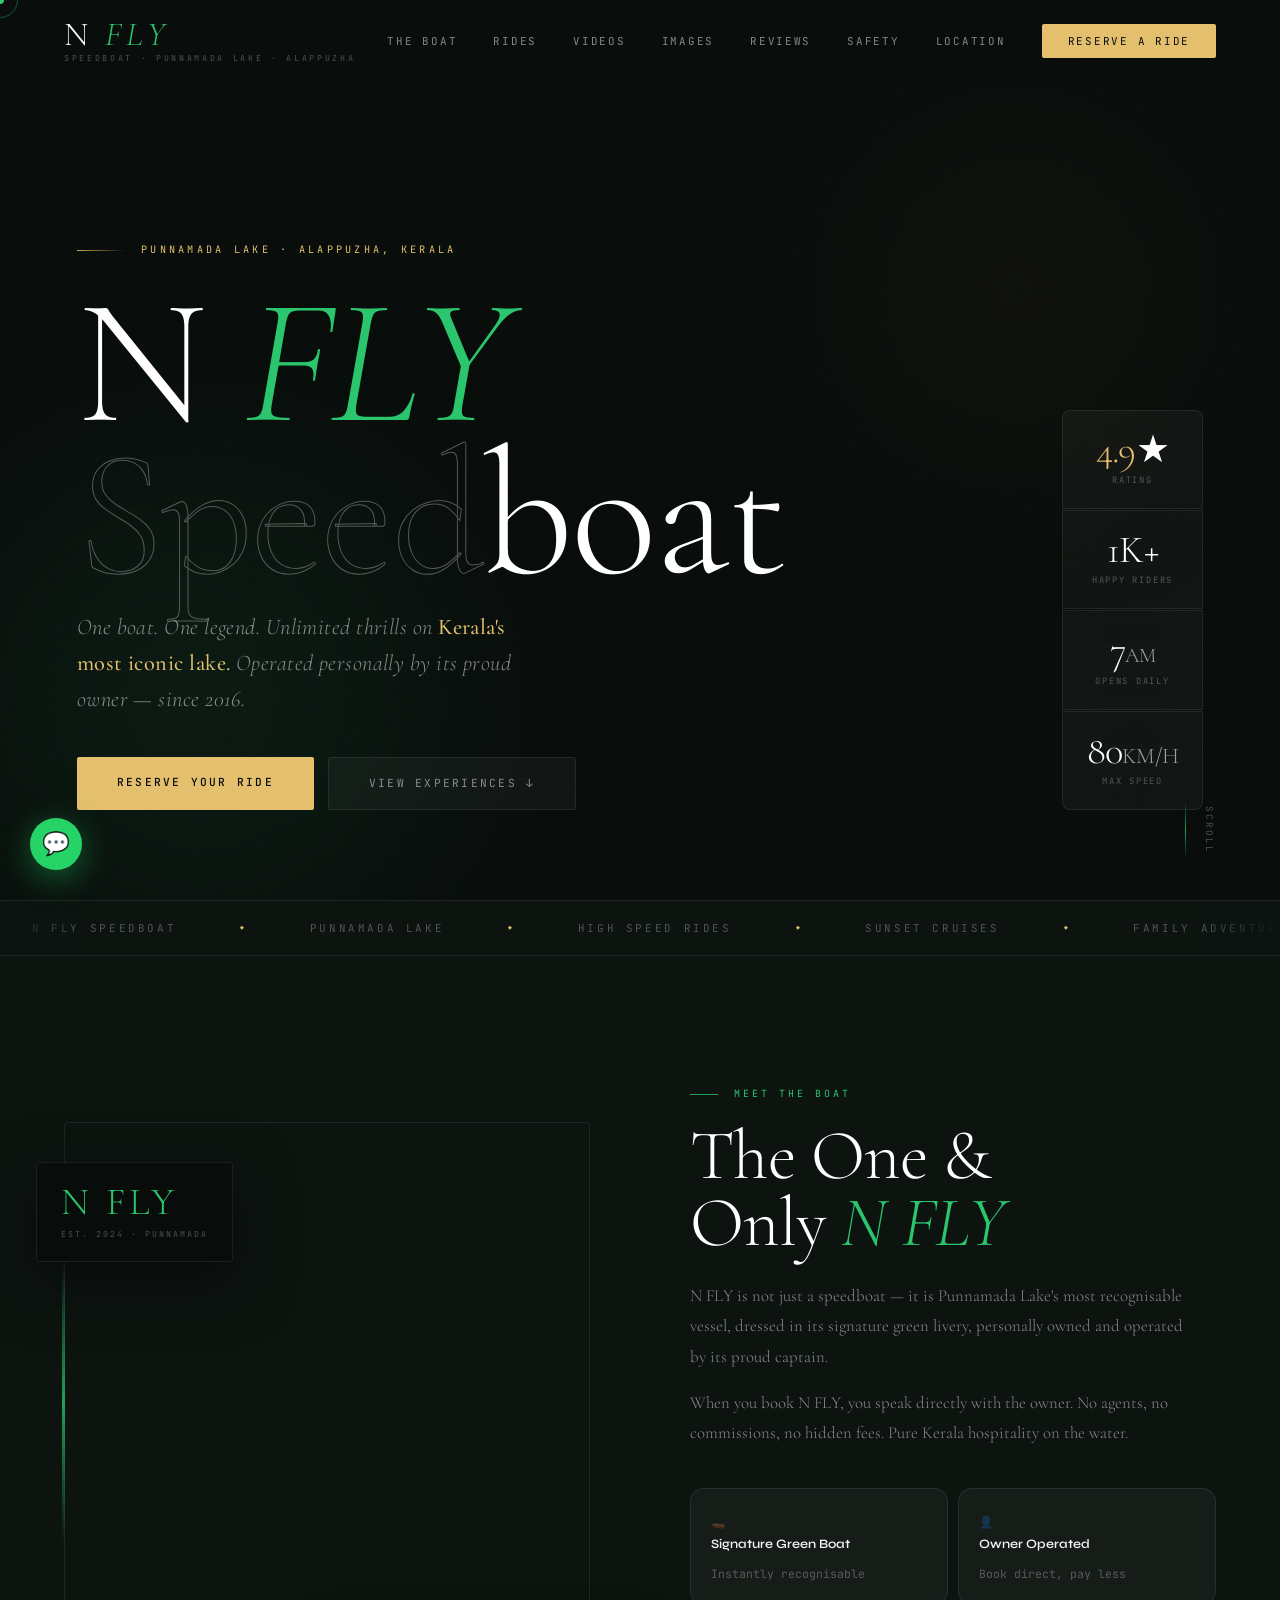
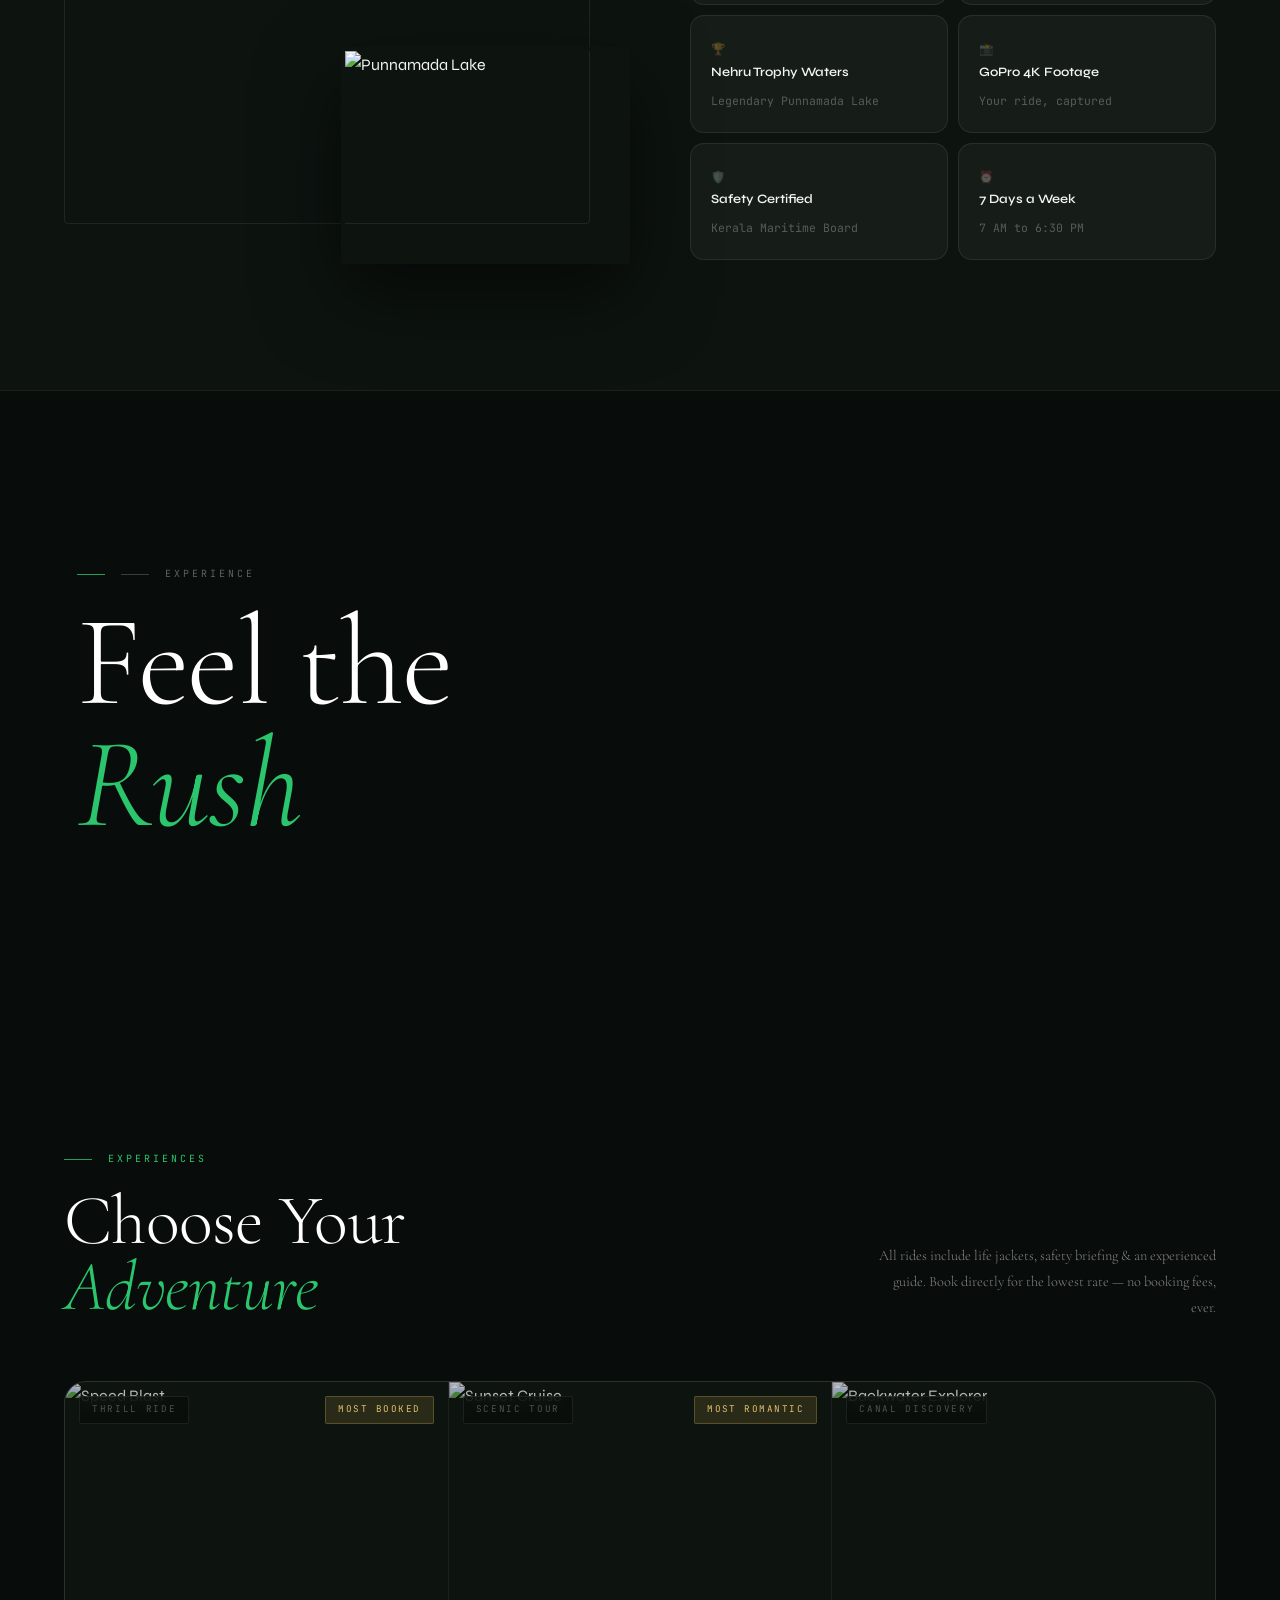
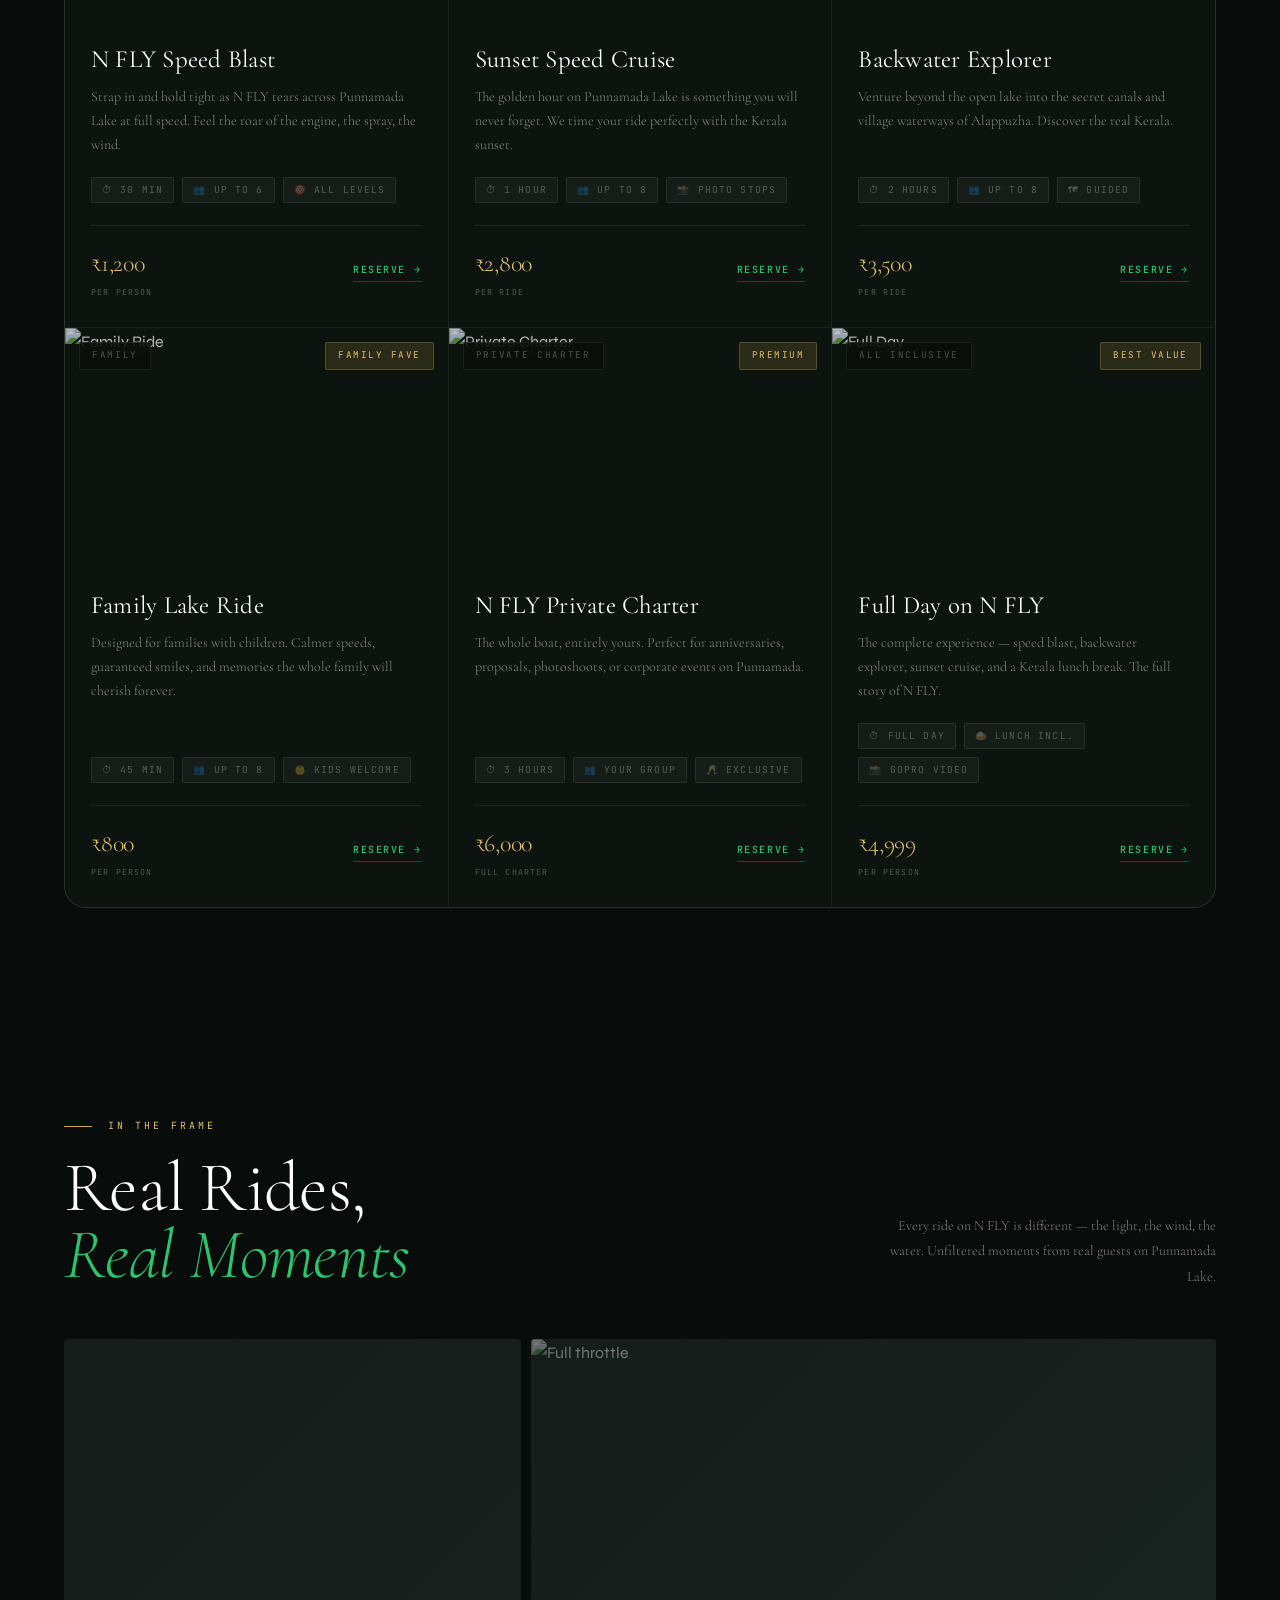
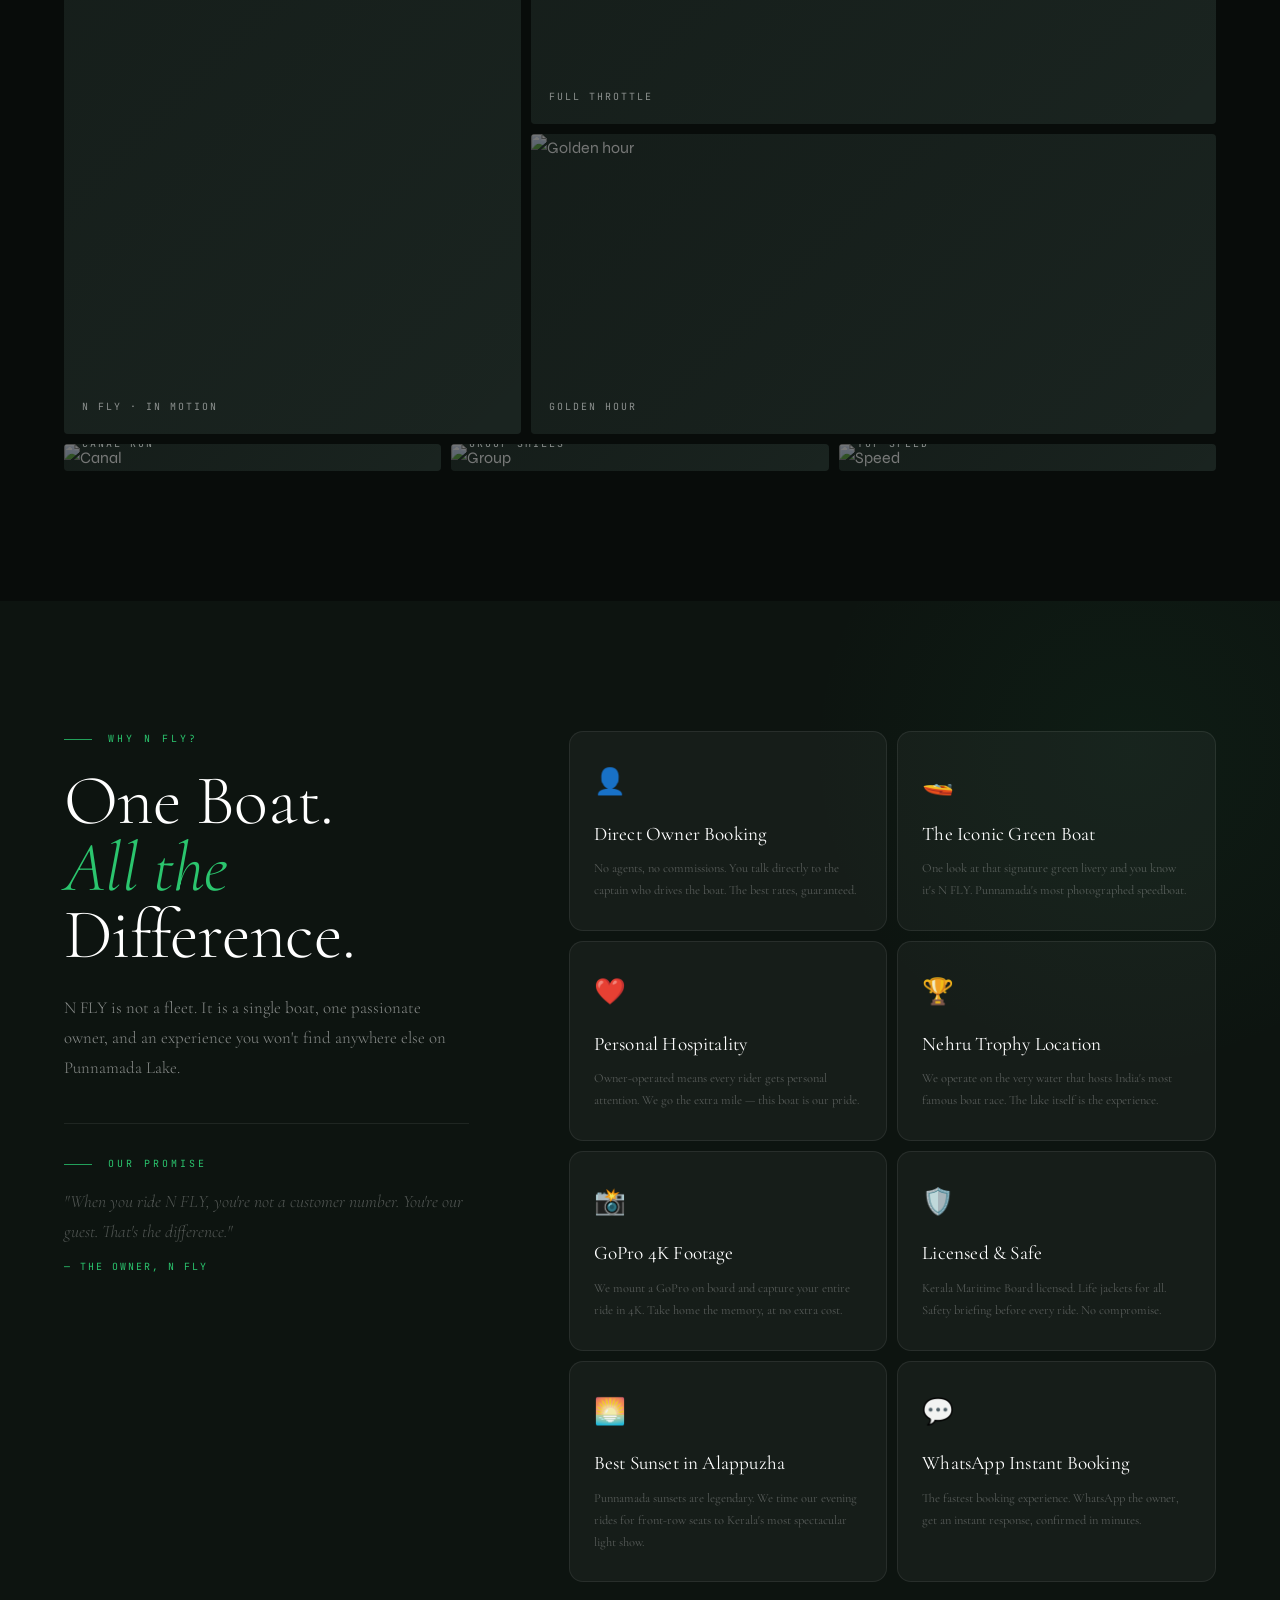
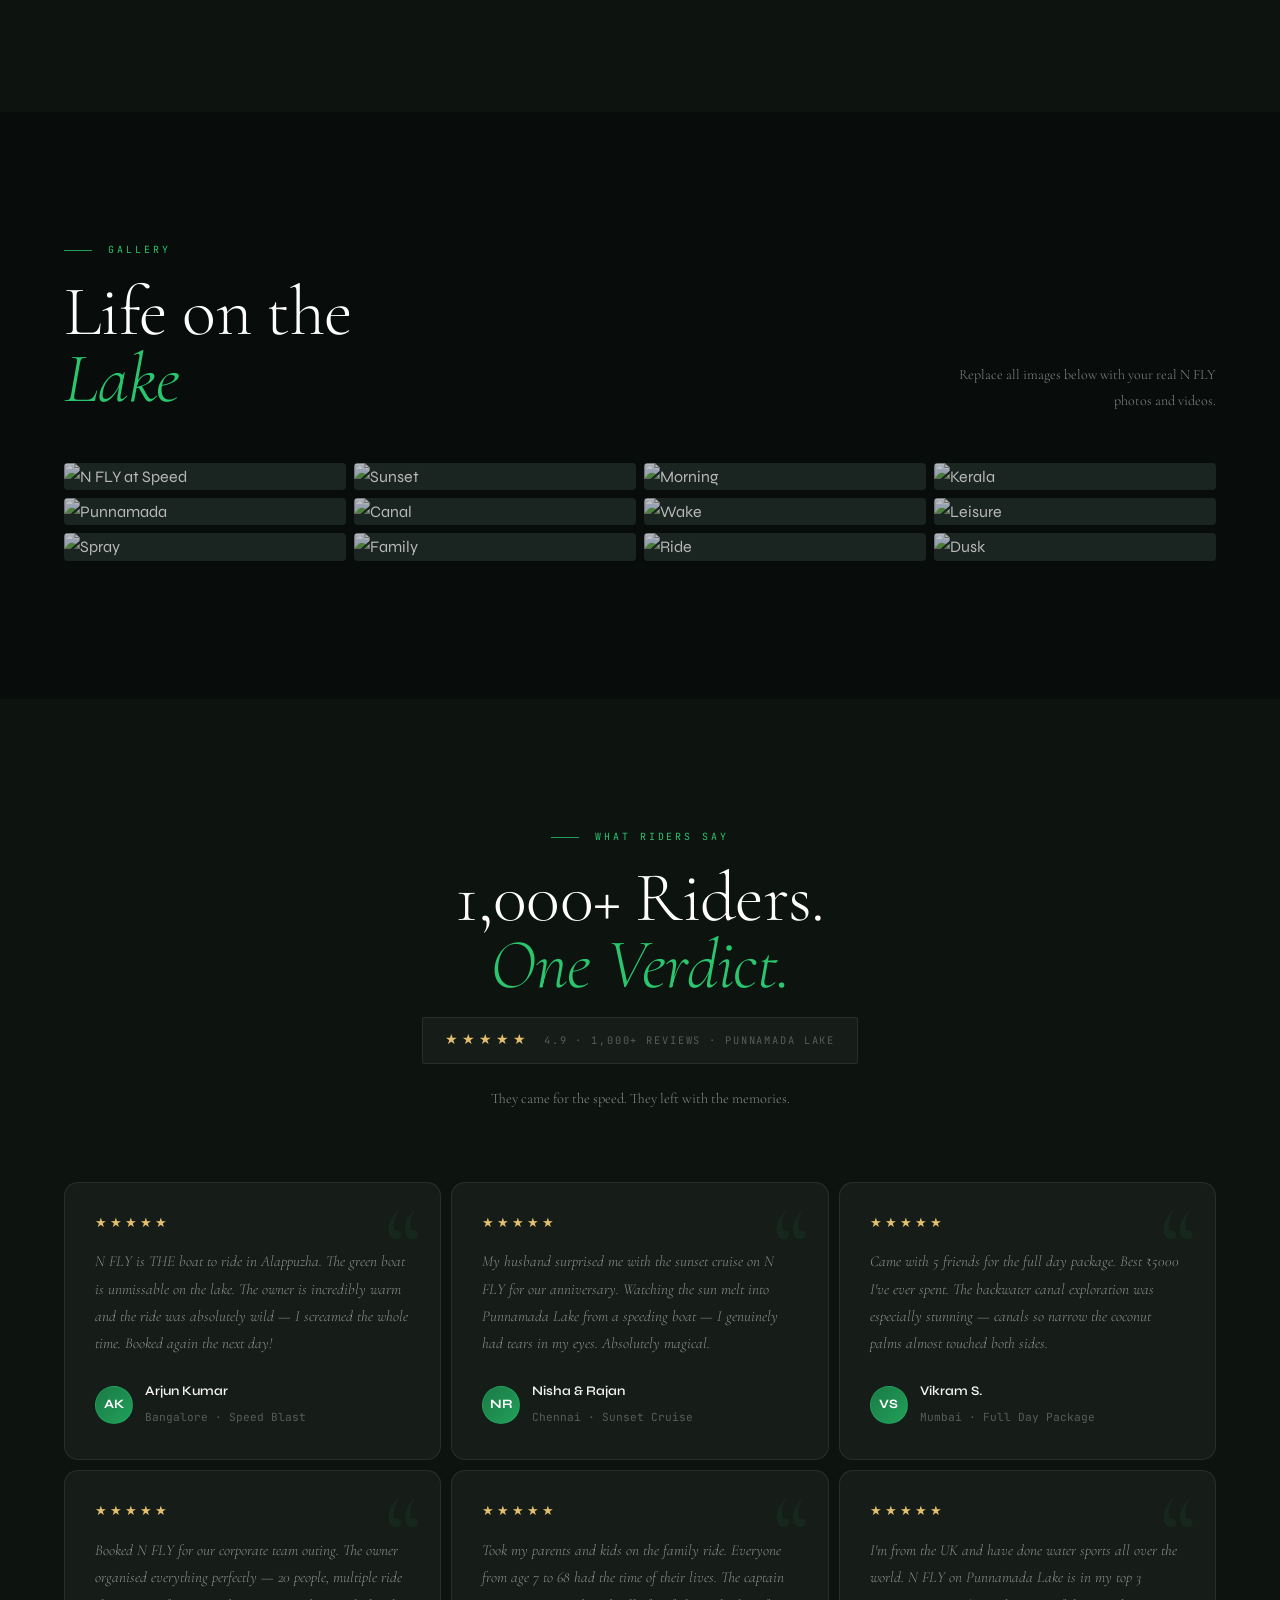
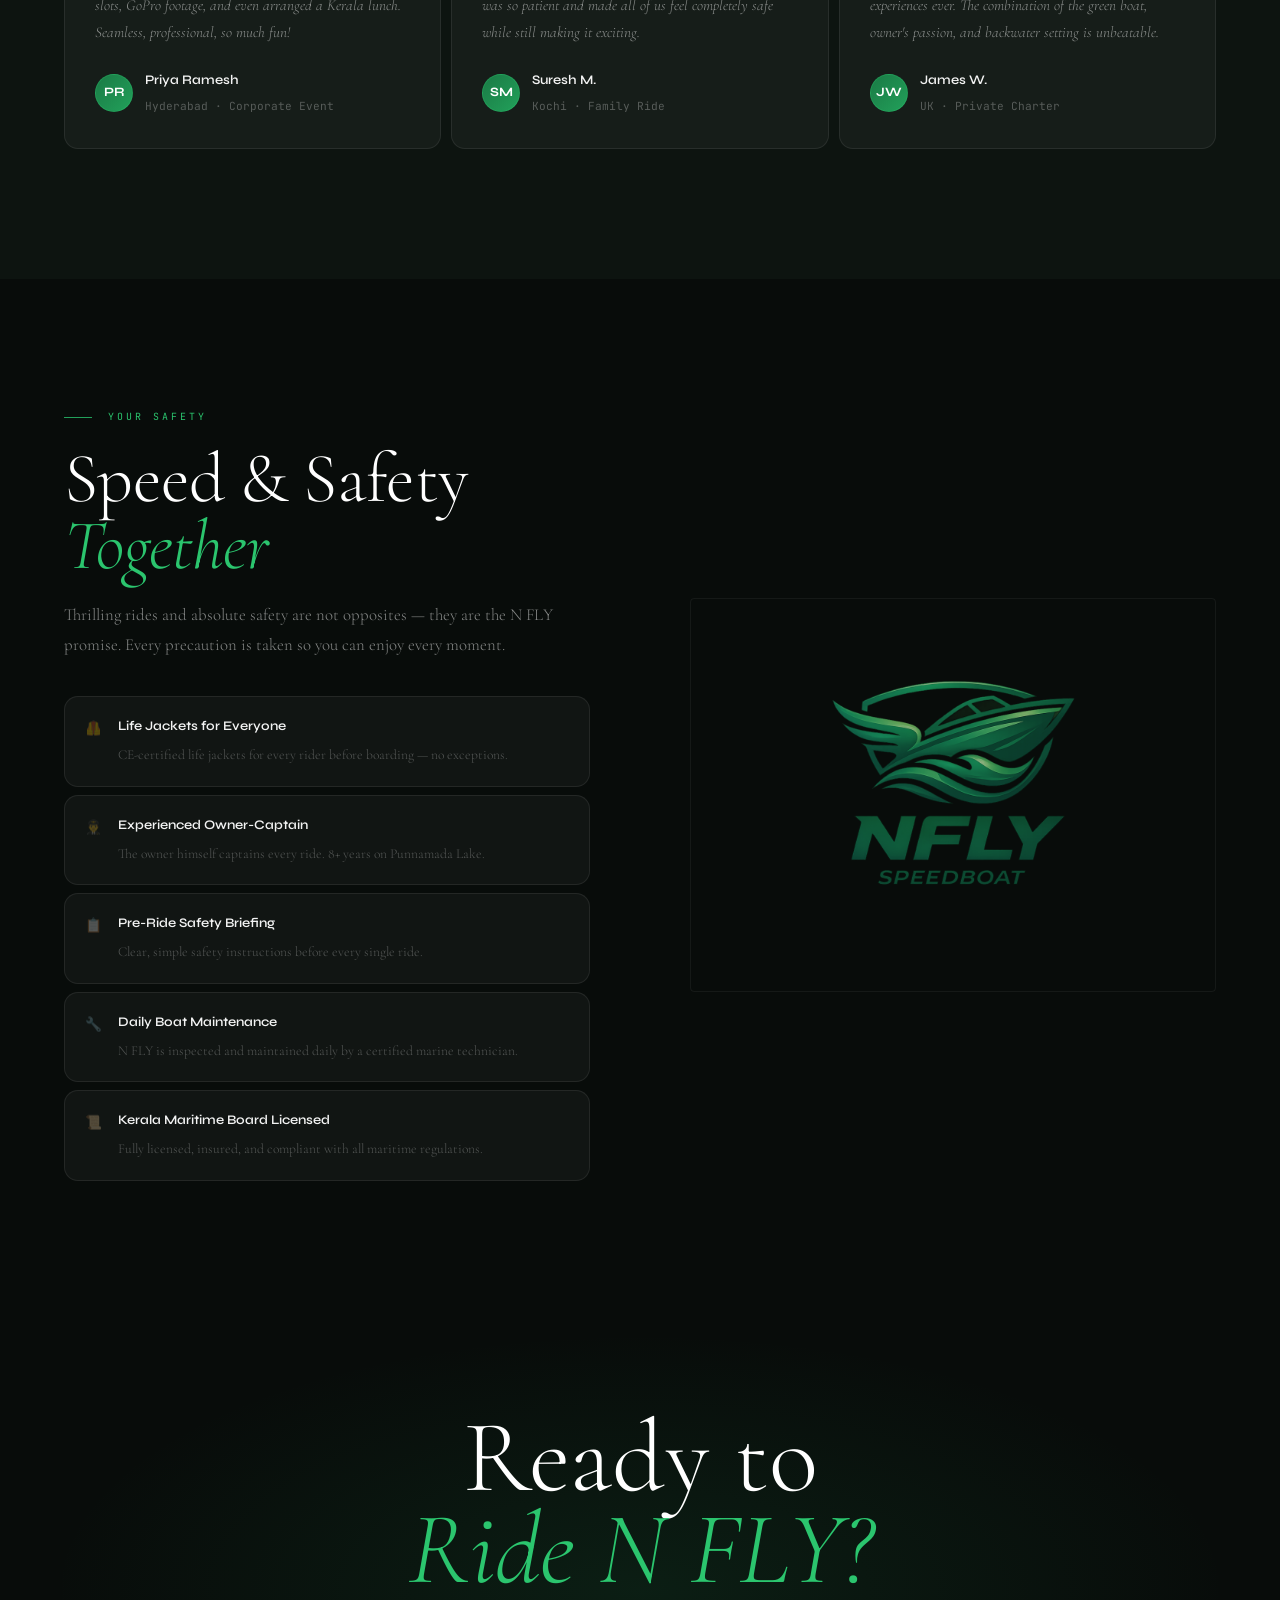
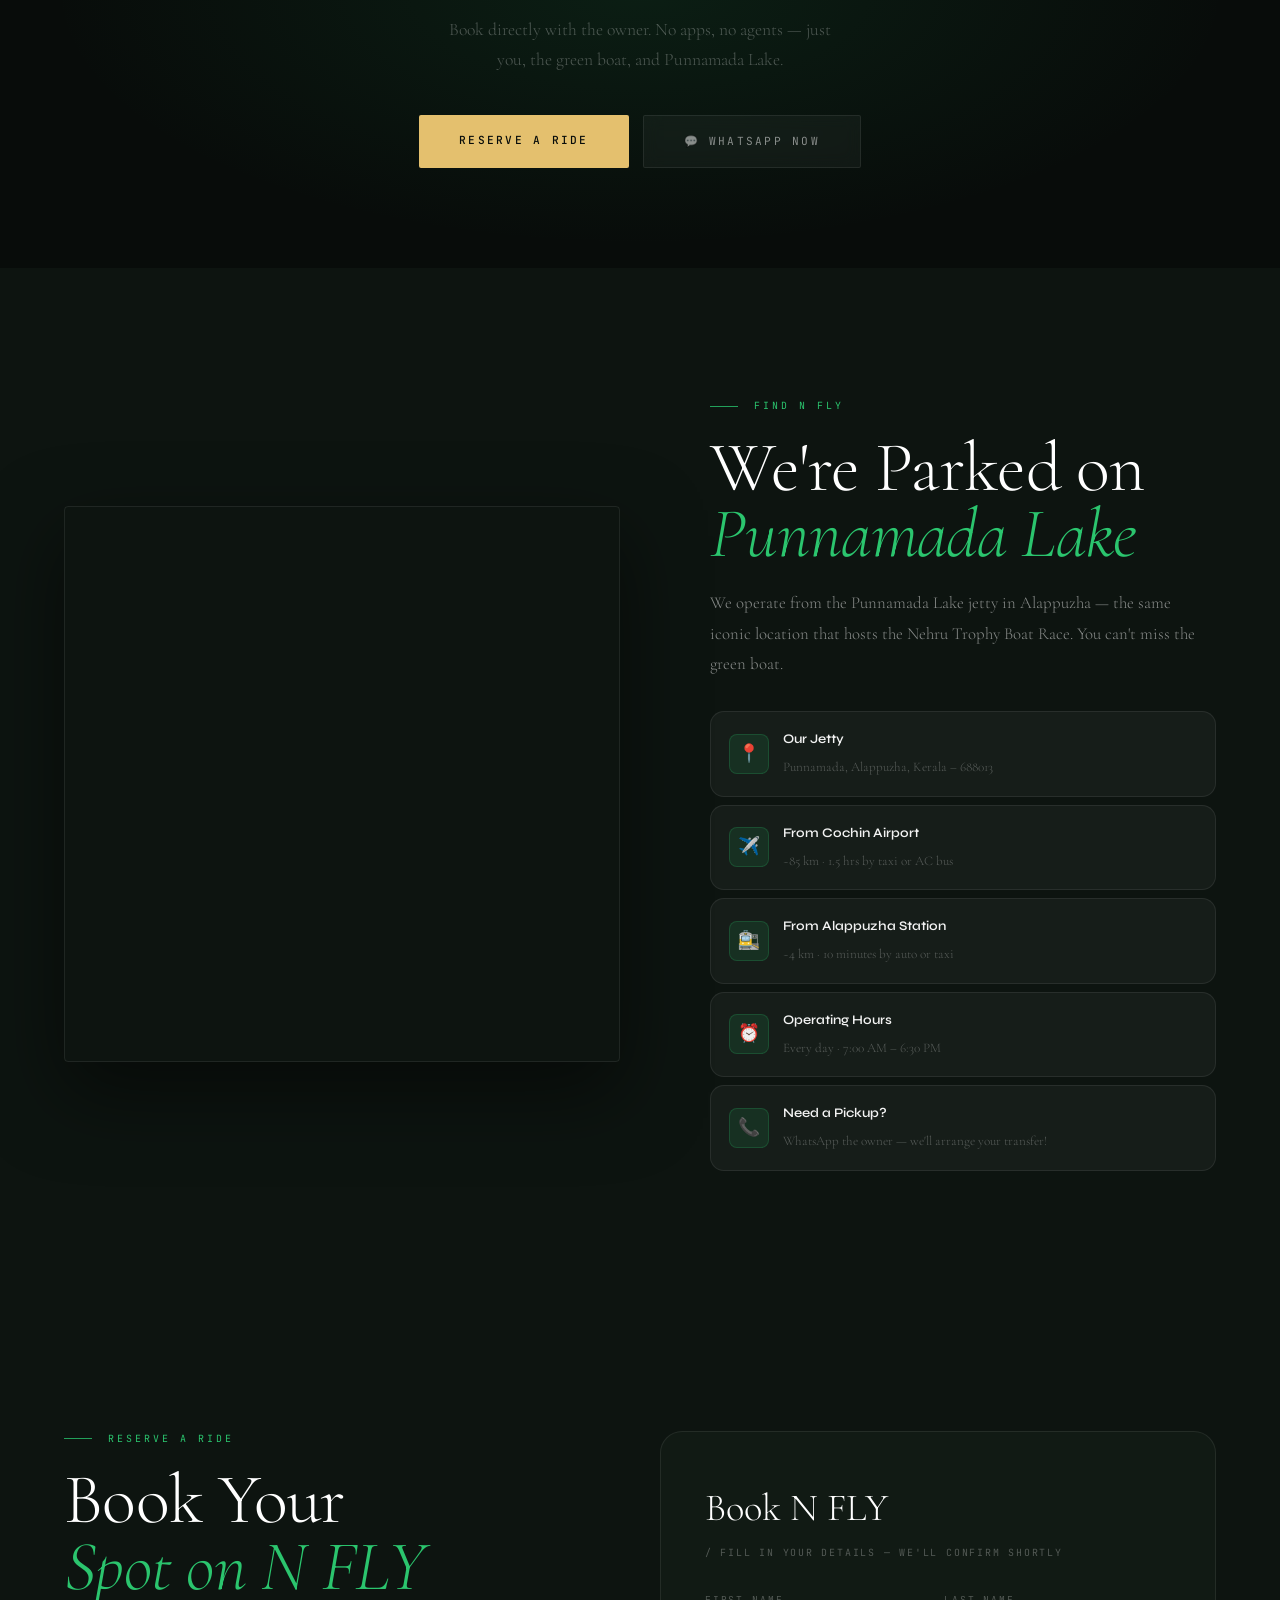
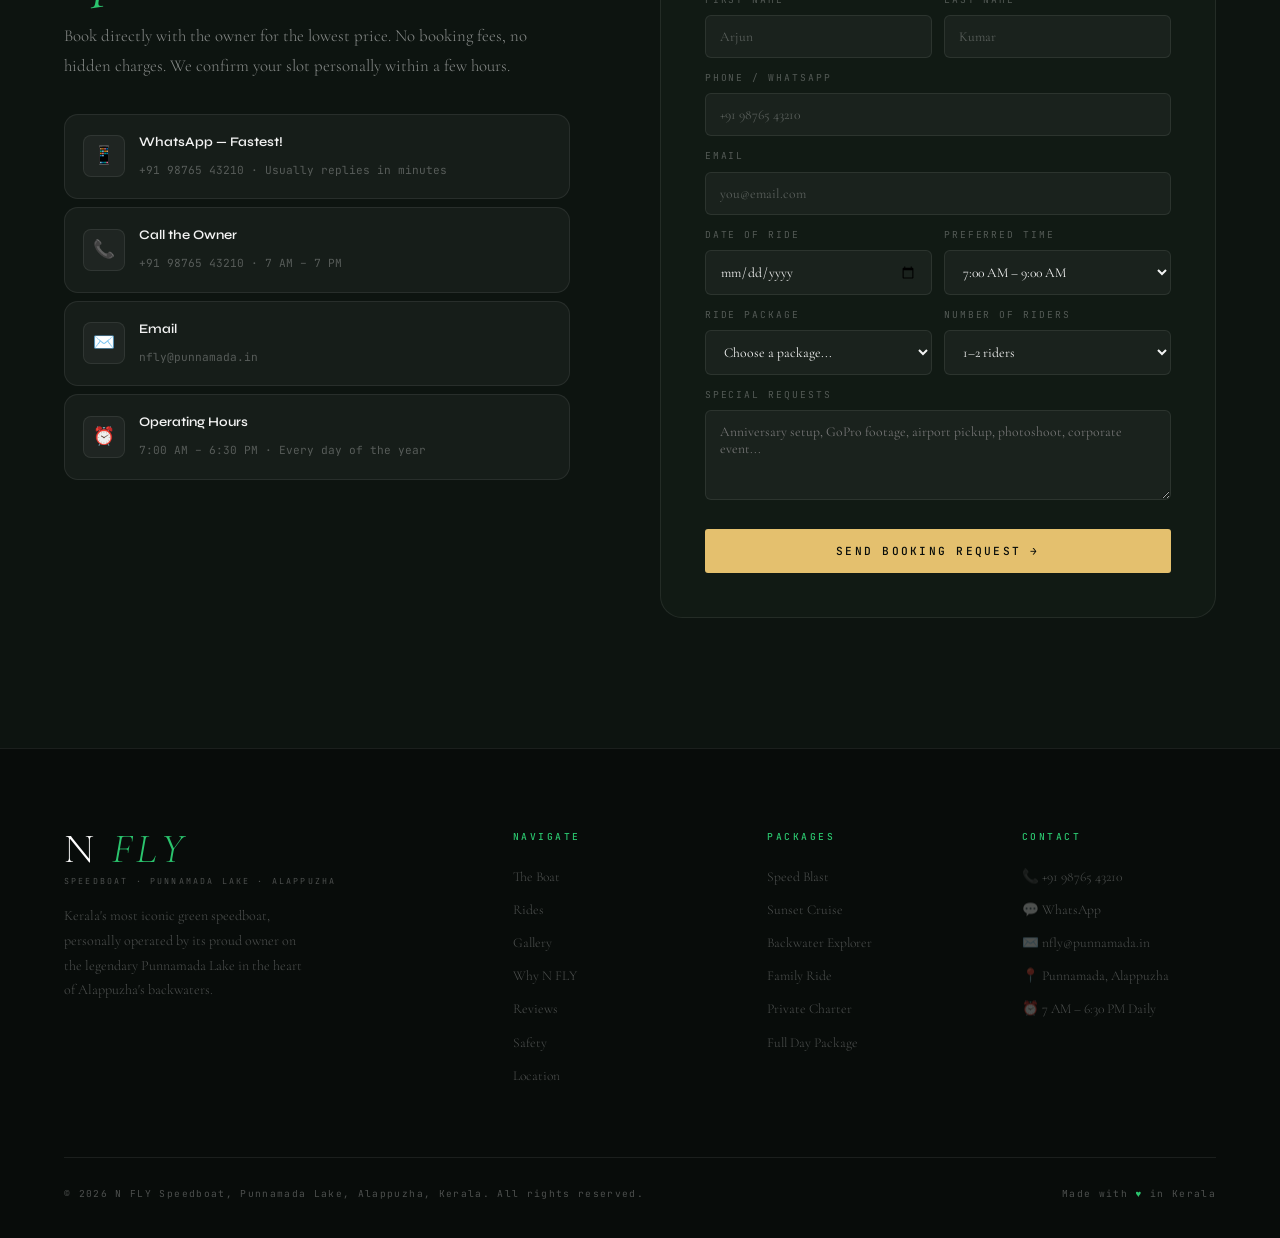
==== commit fe0d92a0: "some images and videos" ====
--- a/index.html
+++ b/index.html
@@ -2453,8 +2453,8 @@
   <section id="hero">
     <div class="hero-bg">
       <video autoplay muted loop playsinline
-        poster="https://images.unsplash.com/photo-1544551763-46a013bb70d5?w=1800&q=85">
-        <source src="https://www.w3schools.com/html/mov_bbb.mp4" type="video/mp4">
+        poster="https://res.cloudinary.com/starkcab/image/upload/v1777697229/Nfly/20250830_120406.jpg_wc5yub.jpg">
+        <source src="assets/vid/IMG_3592.MOV" type="video/mp4">
       </video>
     </div>
     <div class="hero-glow hero-glow-1"></div>
@@ -2540,14 +2540,23 @@
       <div class="about-wrap">
 
         <div class="about-media rv-l">
-          <img class="about-img-main" src="https://images.unsplash.com/photo-1544551763-46a013bb70d5?w=900&q=85"
-            alt="N FLY Speedboat on Punnamada Lake">
-          <img class="about-float" src="https://images.unsplash.com/photo-1602216056096-3b40cc0c9944?w=600&q=80"
+
+          <!-- ✅ MAIN VIDEO -->
+          <video class="about-img-main" autoplay muted loop playsinline>
+            <source src="https://res.cloudinary.com/starkcab/video/upload/v1777697243/Nfly/20241222_121907_rwwpkw.mp4" type="video/mp4">
+          </video>
+
+          <!-- ✅ FLOATING IMAGE -->
+          <img class="about-float"
+            src="https://res.cloudinary.com/starkcab/image/upload/v1777697229/Nfly/20250830_120406.jpg_wc5yub.jpg"
             alt="Punnamada Lake">
+
+          <!-- BADGE -->
           <div class="about-badge">
             <div class="badge-title">N FLY</div>
             <div class="badge-sub">Est. 2024 · Punnamada</div>
           </div>
+
         </div>
 
         <div class="rv-r">
@@ -2612,8 +2621,8 @@
   ══════════════════════════════════ -->
   <div class="vid-interlude">
     <video autoplay muted loop playsinline
-      poster="https://images.unsplash.com/photo-1559827260-dc66d52bef19?w=1600&q=80">
-      <source src="https://www.w3schools.com/html/movie.mp4" type="video/mp4">
+      poster="https://res.cloudinary.com/starkcab/image/upload/v1777697229/Nfly/20250830_120406.jpg_wc5yub.jpg">
+      <source src="https://res.cloudinary.com/starkcab/video/upload/v1777697240/Nfly/20250831_165006_ttpxxr.mp4" type="video/mp4">
     </video>
     <div class="vid-interlude-overlay">
       <div class="interlude-text rv">
@@ -2945,15 +2954,15 @@
       </div>
 
       <div class="masonry rv">
-        <div class="masonry-item"><img src="https://images.unsplash.com/photo-1544551763-46a013bb70d5?w=600&q=80"
+        <div class="masonry-item"><img src="https://res.cloudinary.com/starkcab/image/upload/v1777697229/Nfly/20250830_120406.jpg_wc5yub.jpg"
             alt="N FLY at Speed"><span class="masonry-cap">N FLY at Speed</span></div>
-        <div class="masonry-item"><img src="https://images.unsplash.com/photo-1602216056096-3b40cc0c9944?w=600&q=80"
+        <div class="masonry-item"><img src="https://res.cloudinary.com/starkcab/image/upload/v1777697231/Nfly/20250102_155723.jpg_gapxgt.jpg"
             alt="Punnamada"><span class="masonry-cap">Punnamada Lake</span></div>
         <div class="masonry-item"><img src="https://images.unsplash.com/photo-1559827260-dc66d52bef19?w=600&q=80"
             alt="Spray"><span class="masonry-cap">Water Spray</span></div>
         <div class="masonry-item"><img src="https://images.unsplash.com/photo-1482192596544-9eb780fc7f66?w=600&q=80"
             alt="Sunset"><span class="masonry-cap">Sunset Ride</span></div>
-        <div class="masonry-item"><img src="https://images.unsplash.com/photo-1596895111956-bf1cf0599ce5?w=600&q=80"
+        <div class="masonry-item"><img src="https://res.cloudinary.com/starkcab/image/upload/v1777697229/Nfly/20241222_100528.jpg_pzlfox.jpg"
             alt="Canal"><span class="masonry-cap">Backwater Canals</span></div>
         <div class="masonry-item"><img src="https://images.unsplash.com/photo-1530053969600-caed2596d242?w=600&q=80"
             alt="Family"><span class="masonry-cap">Happy Riders</span></div>
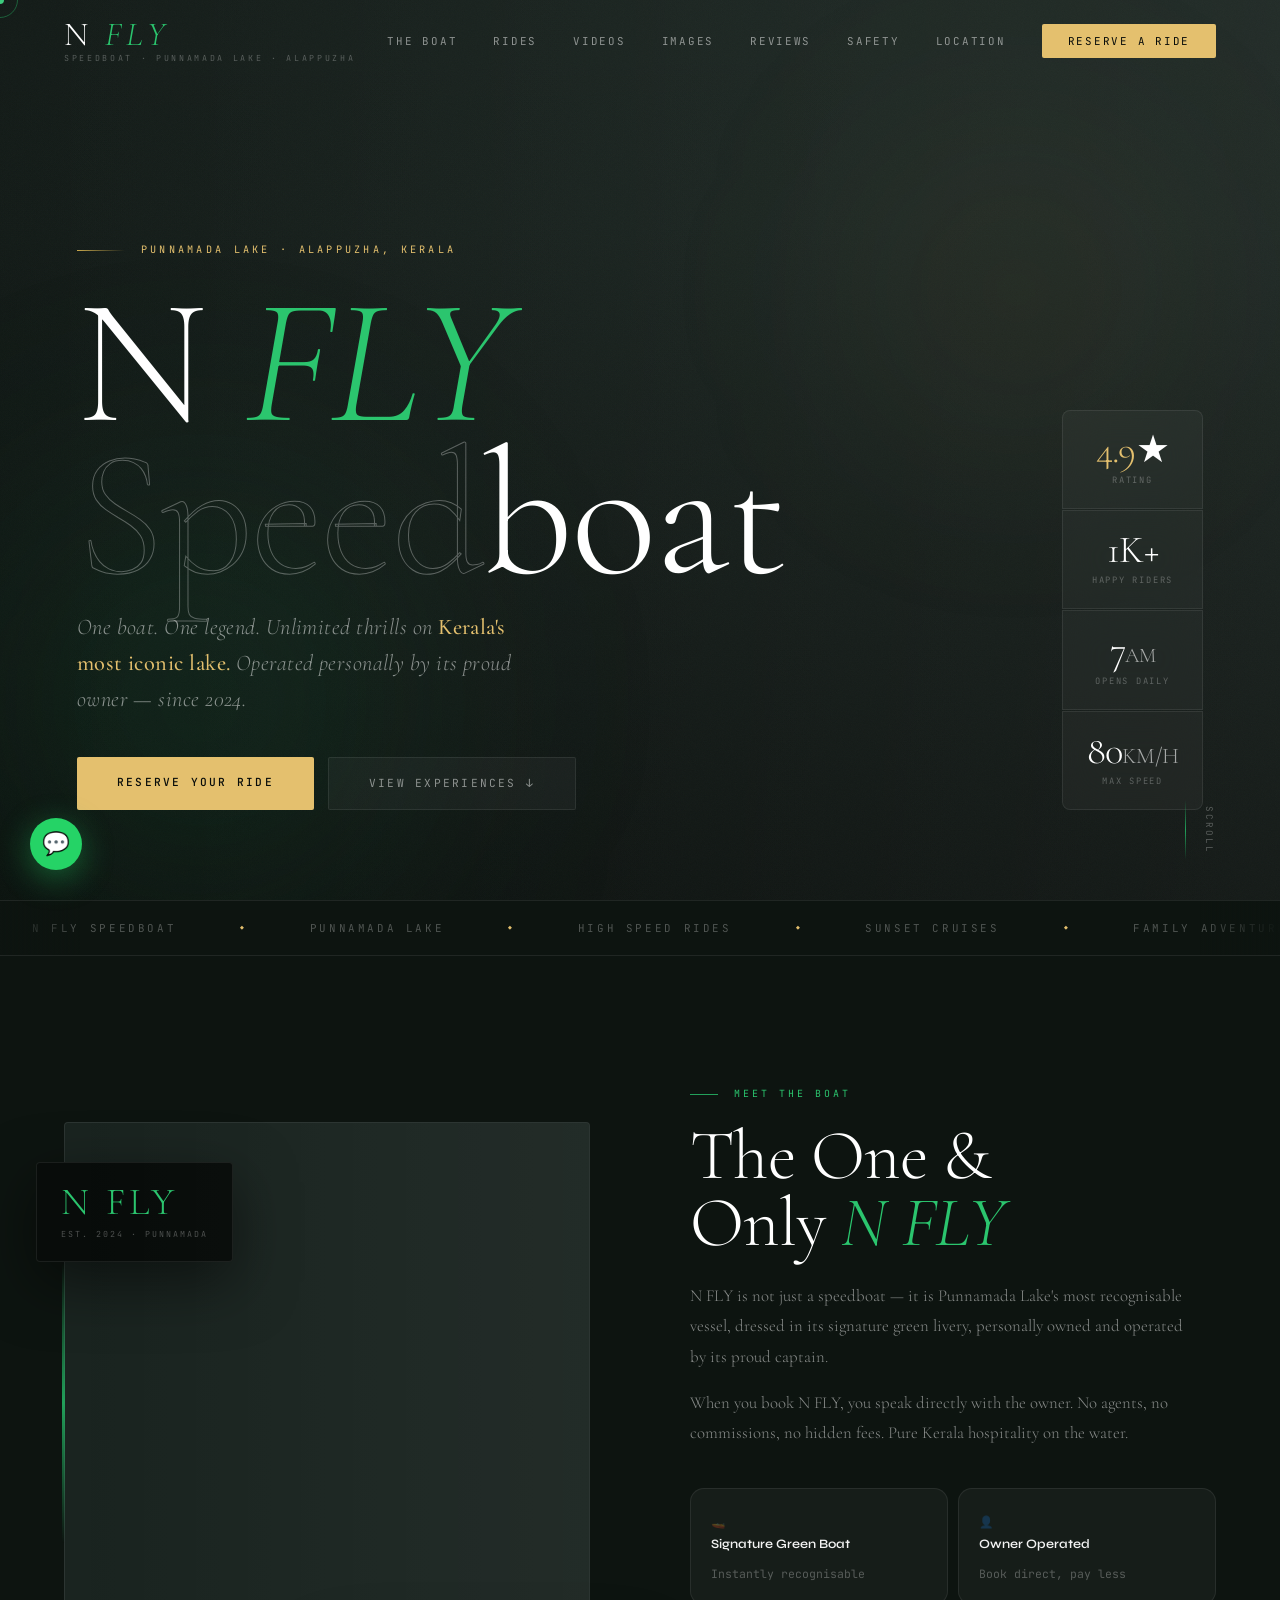
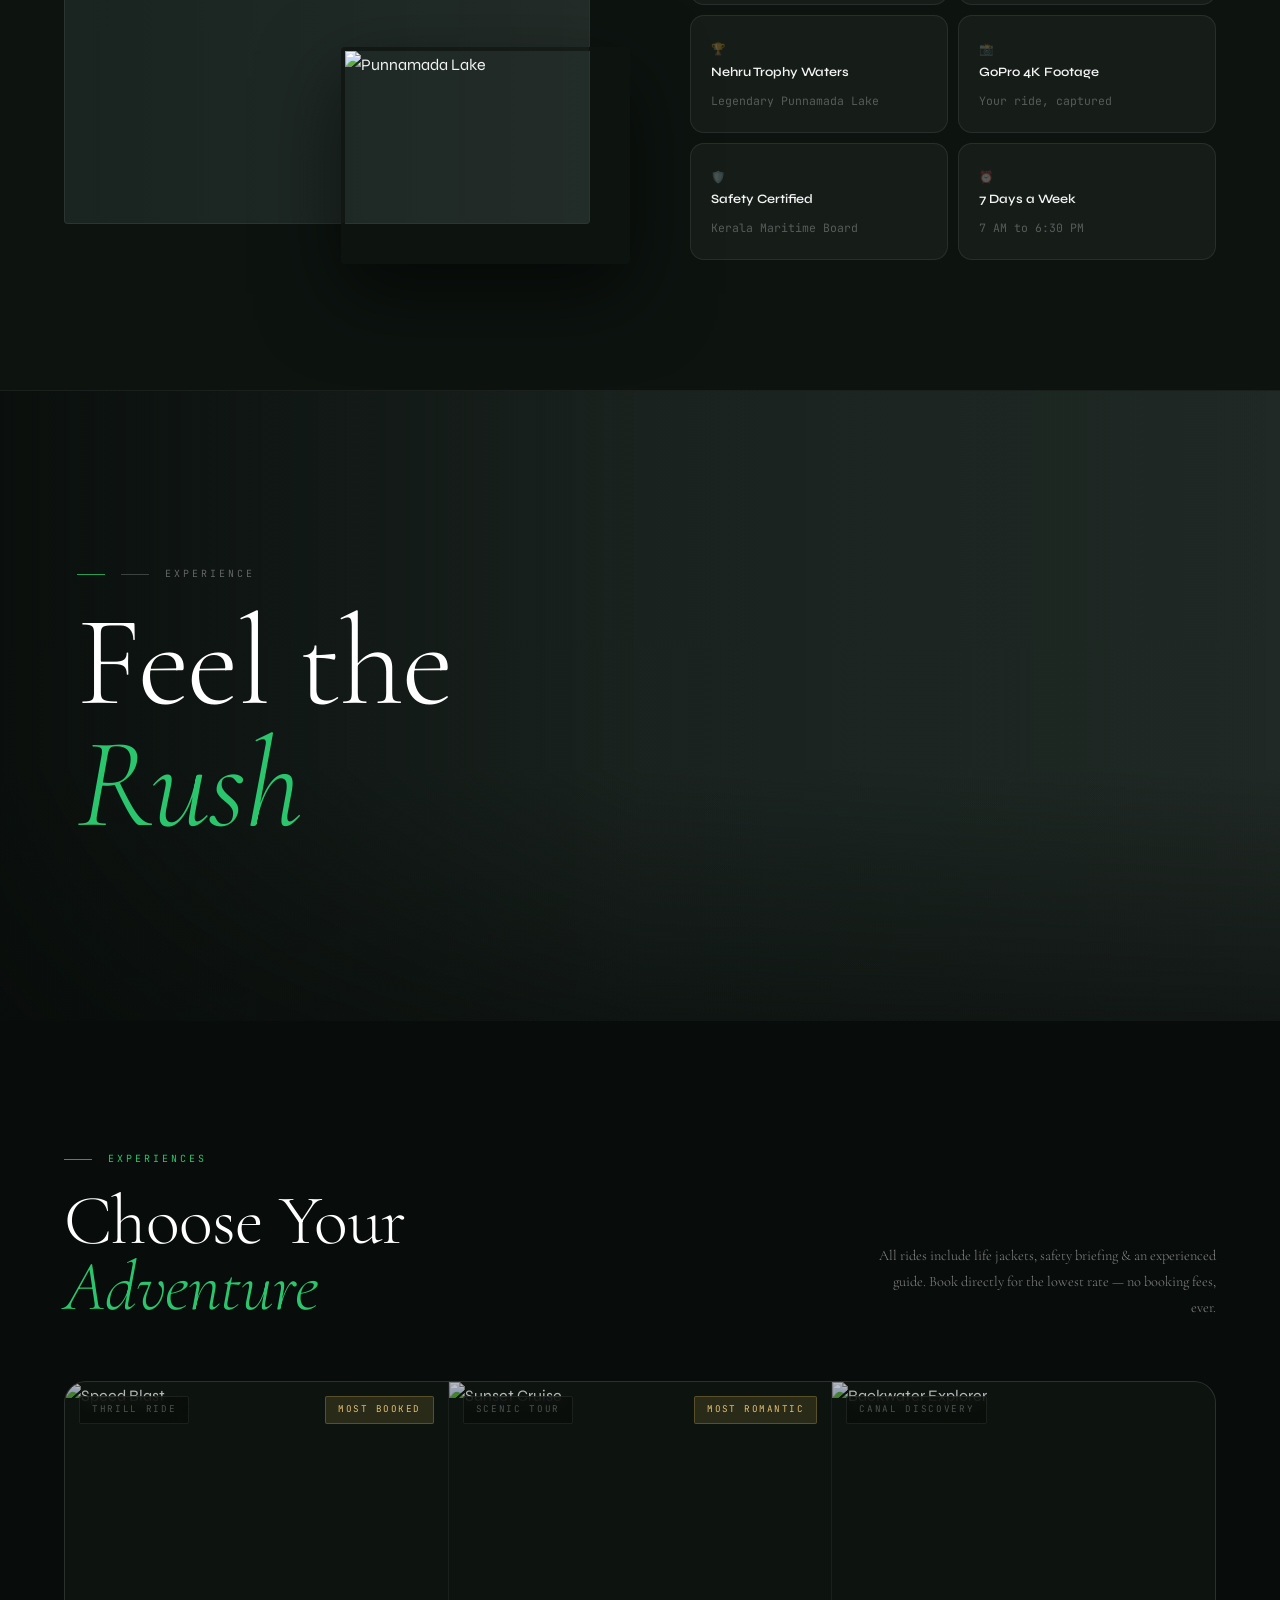
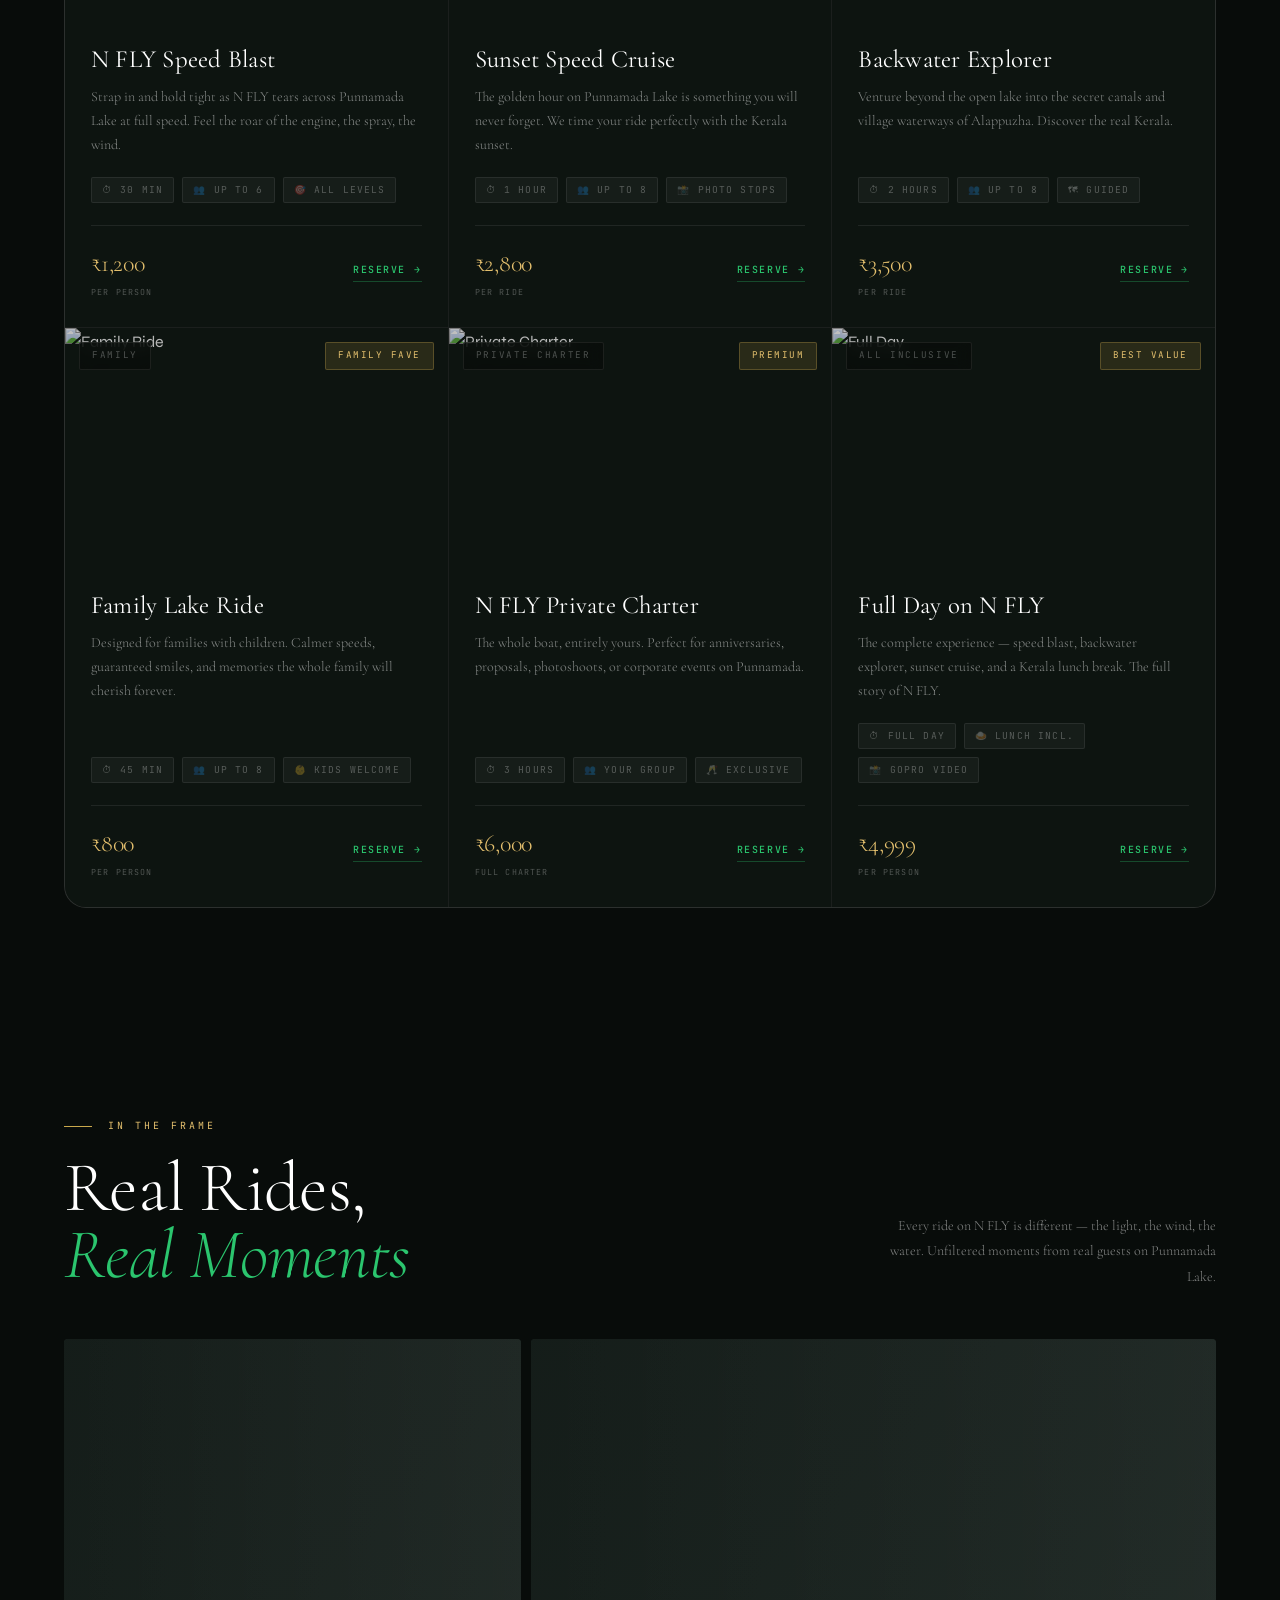
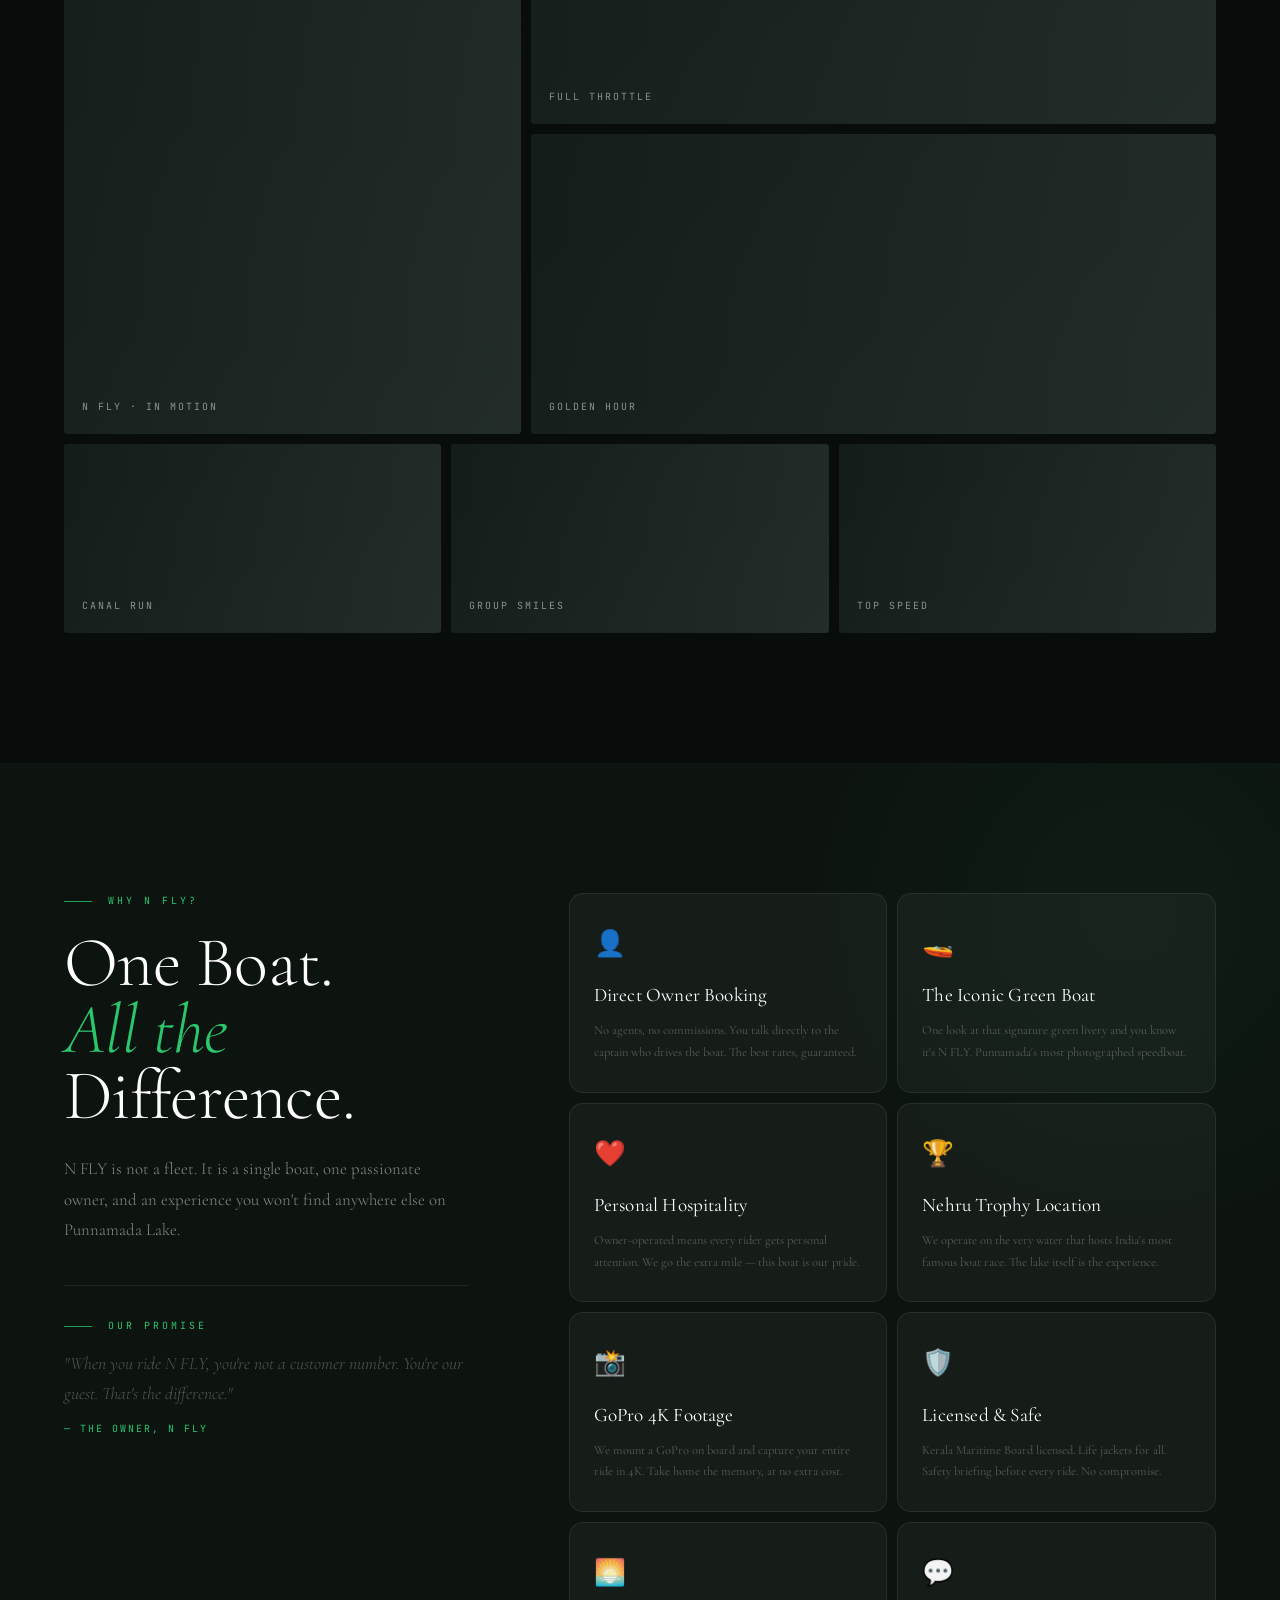
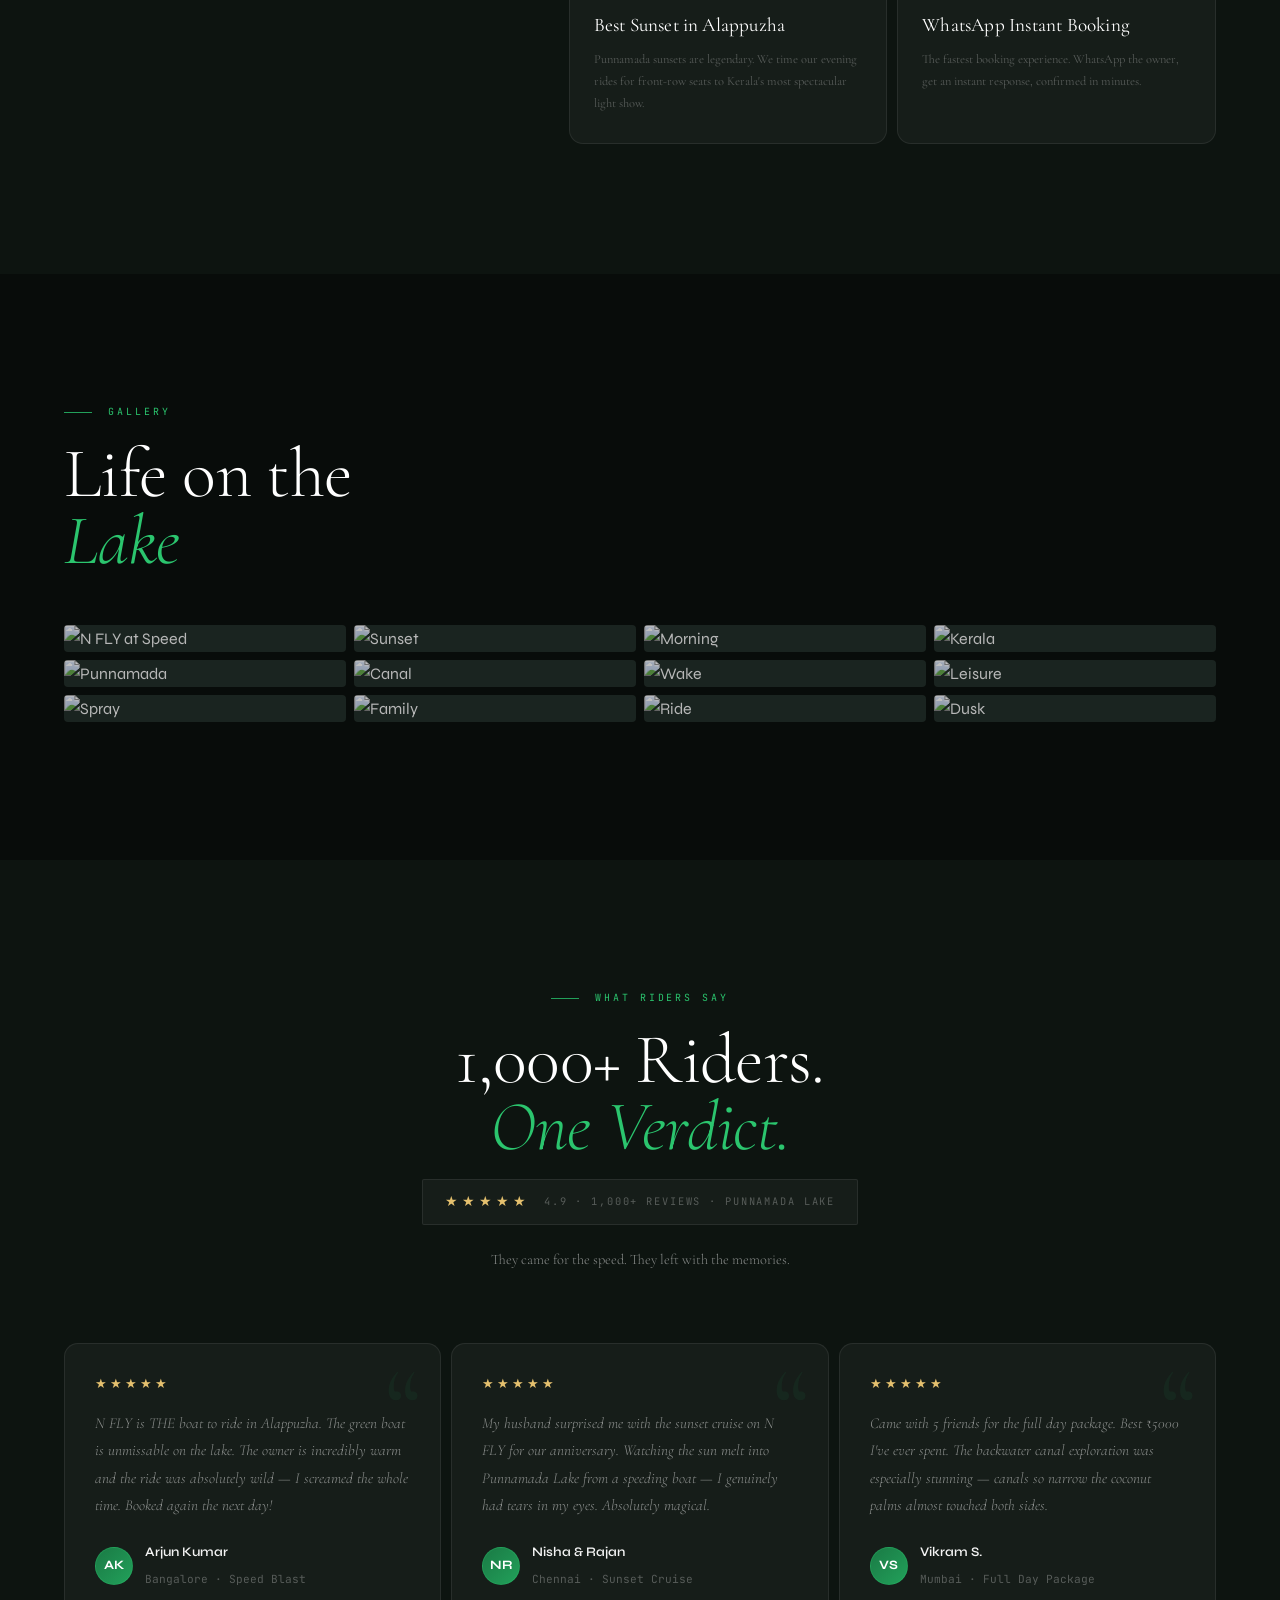
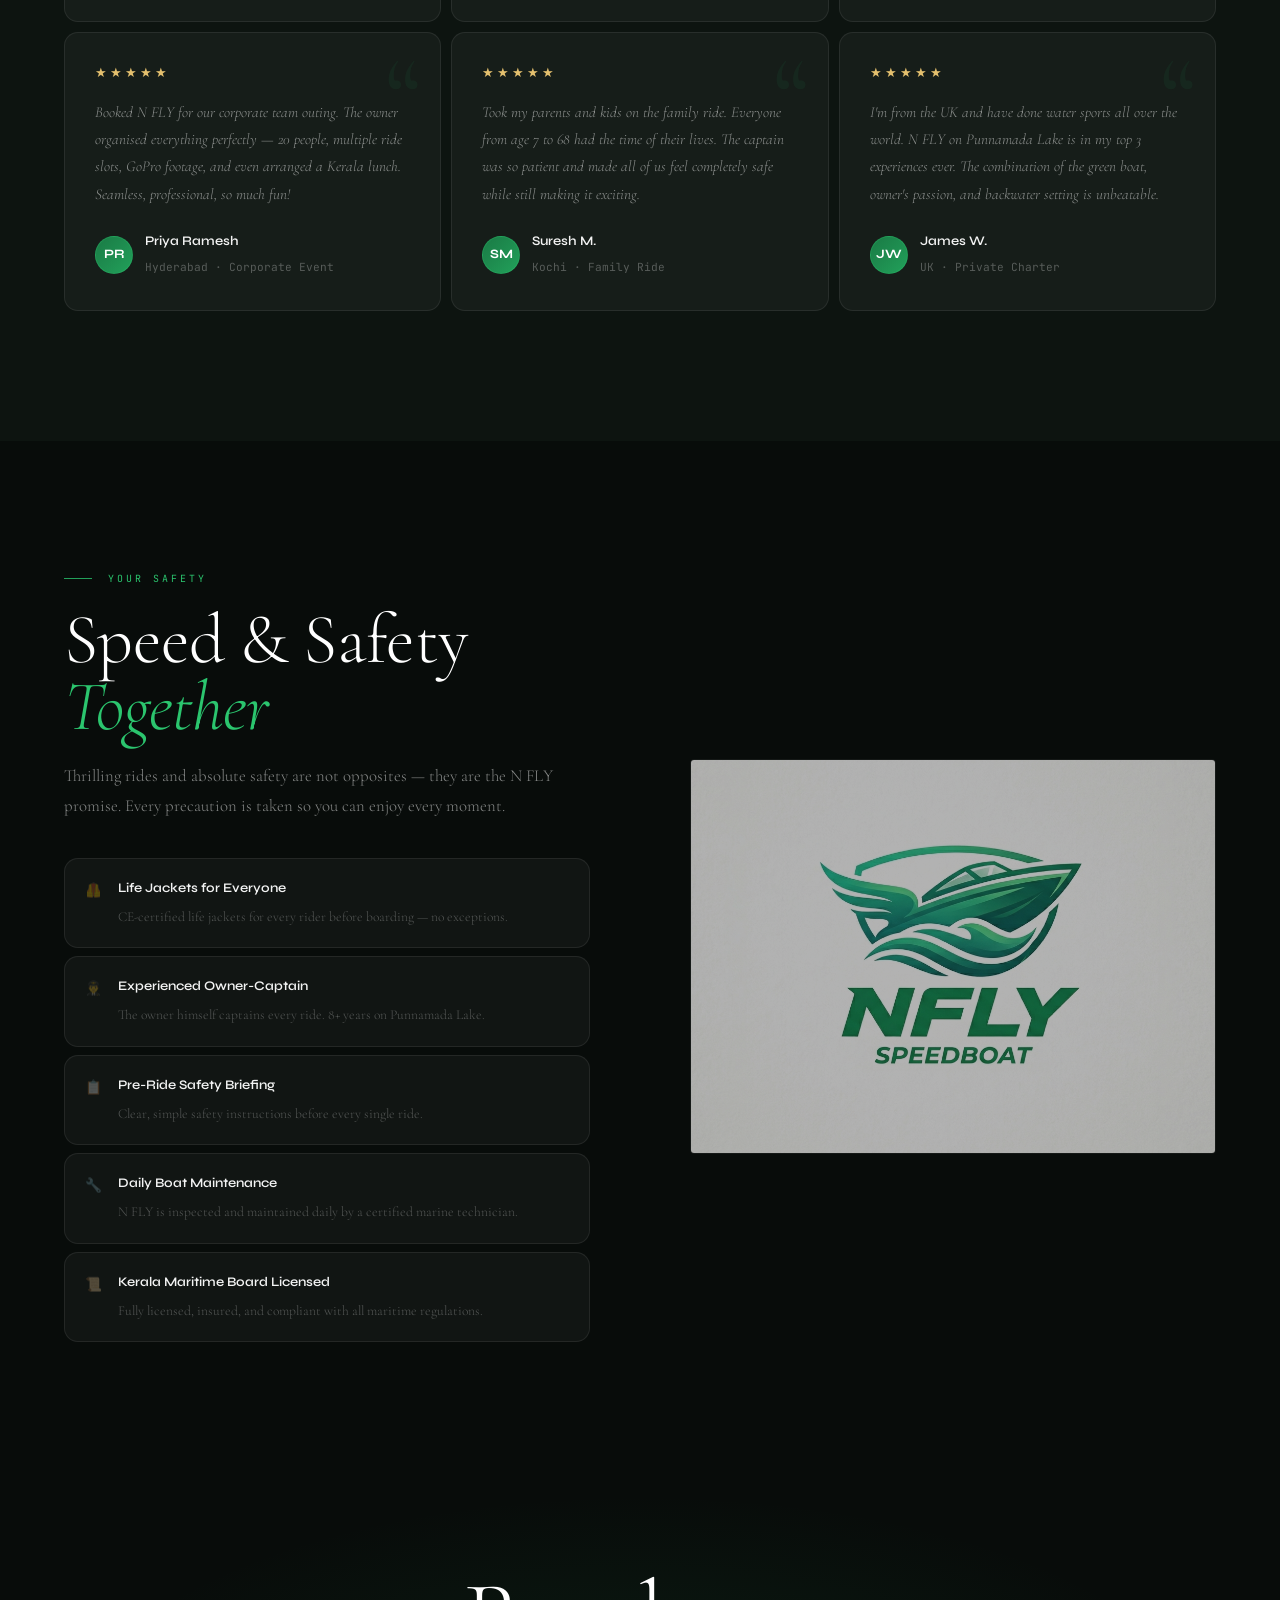
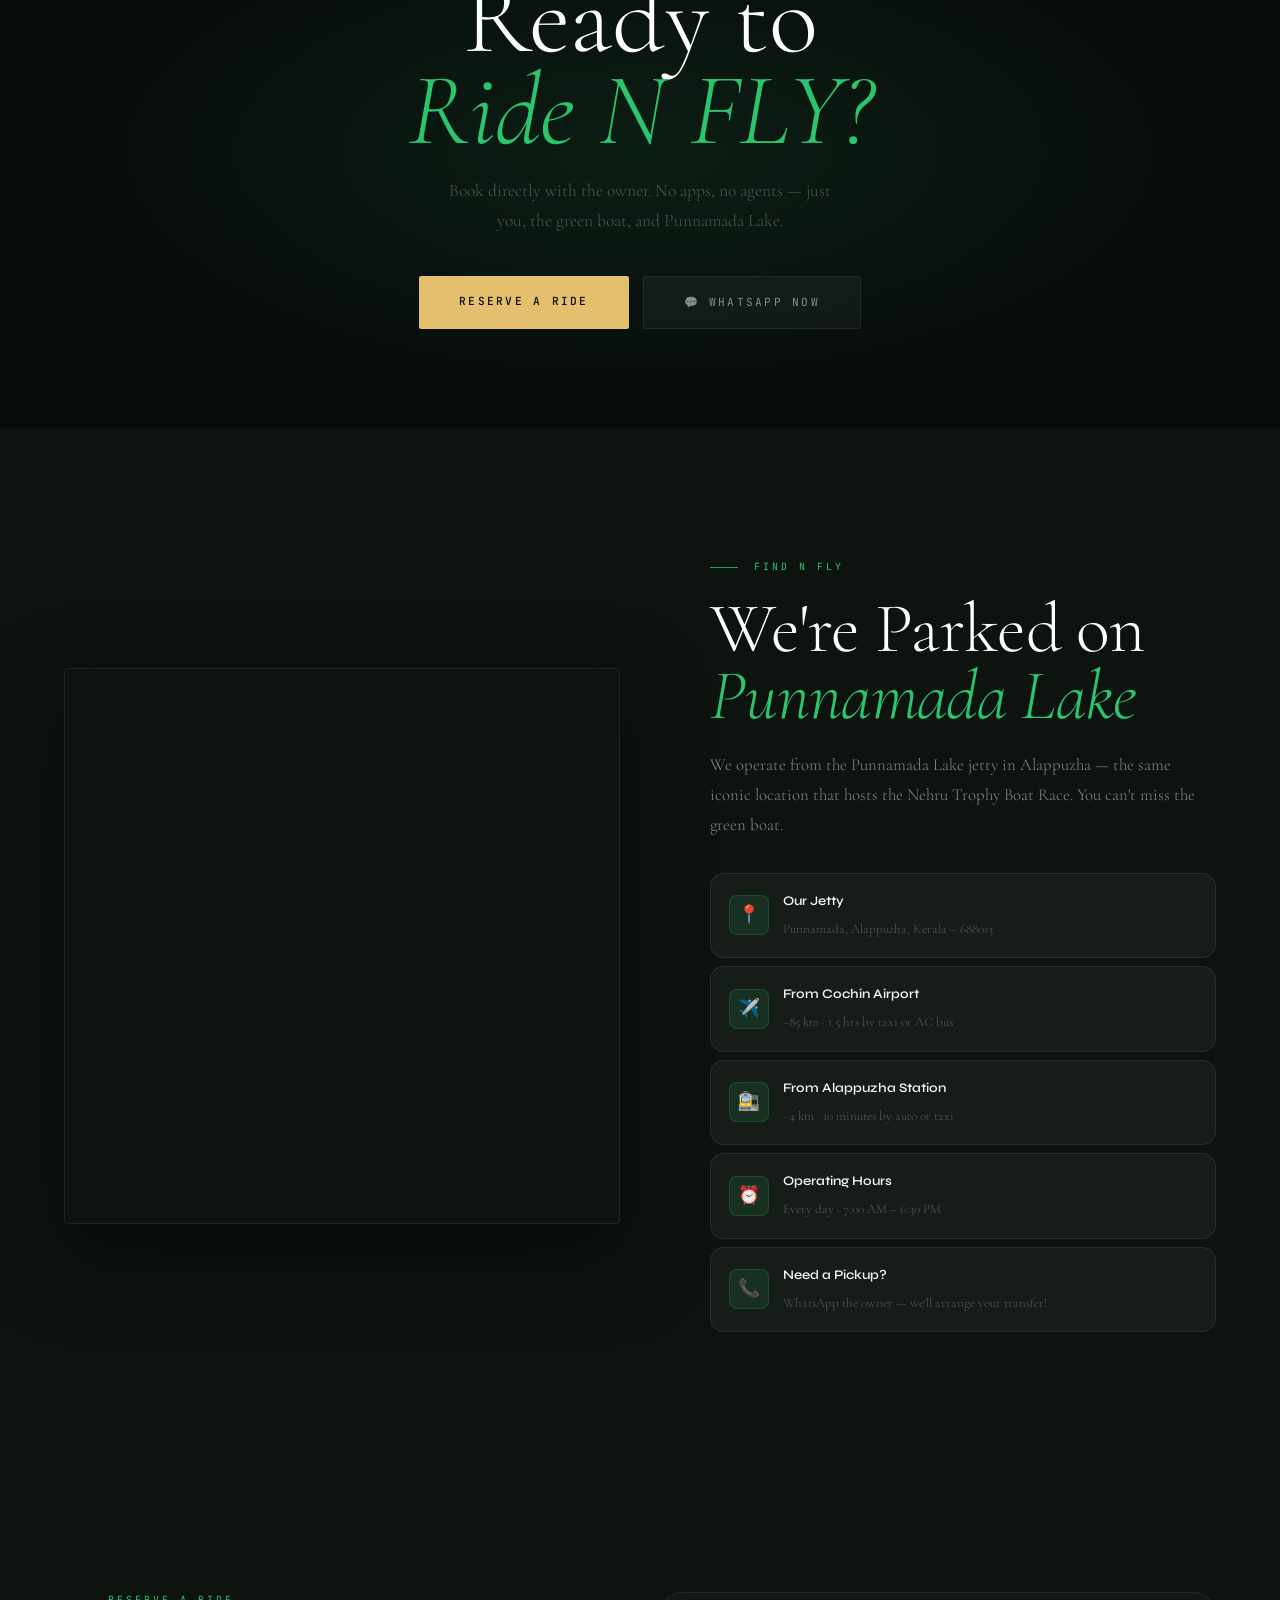
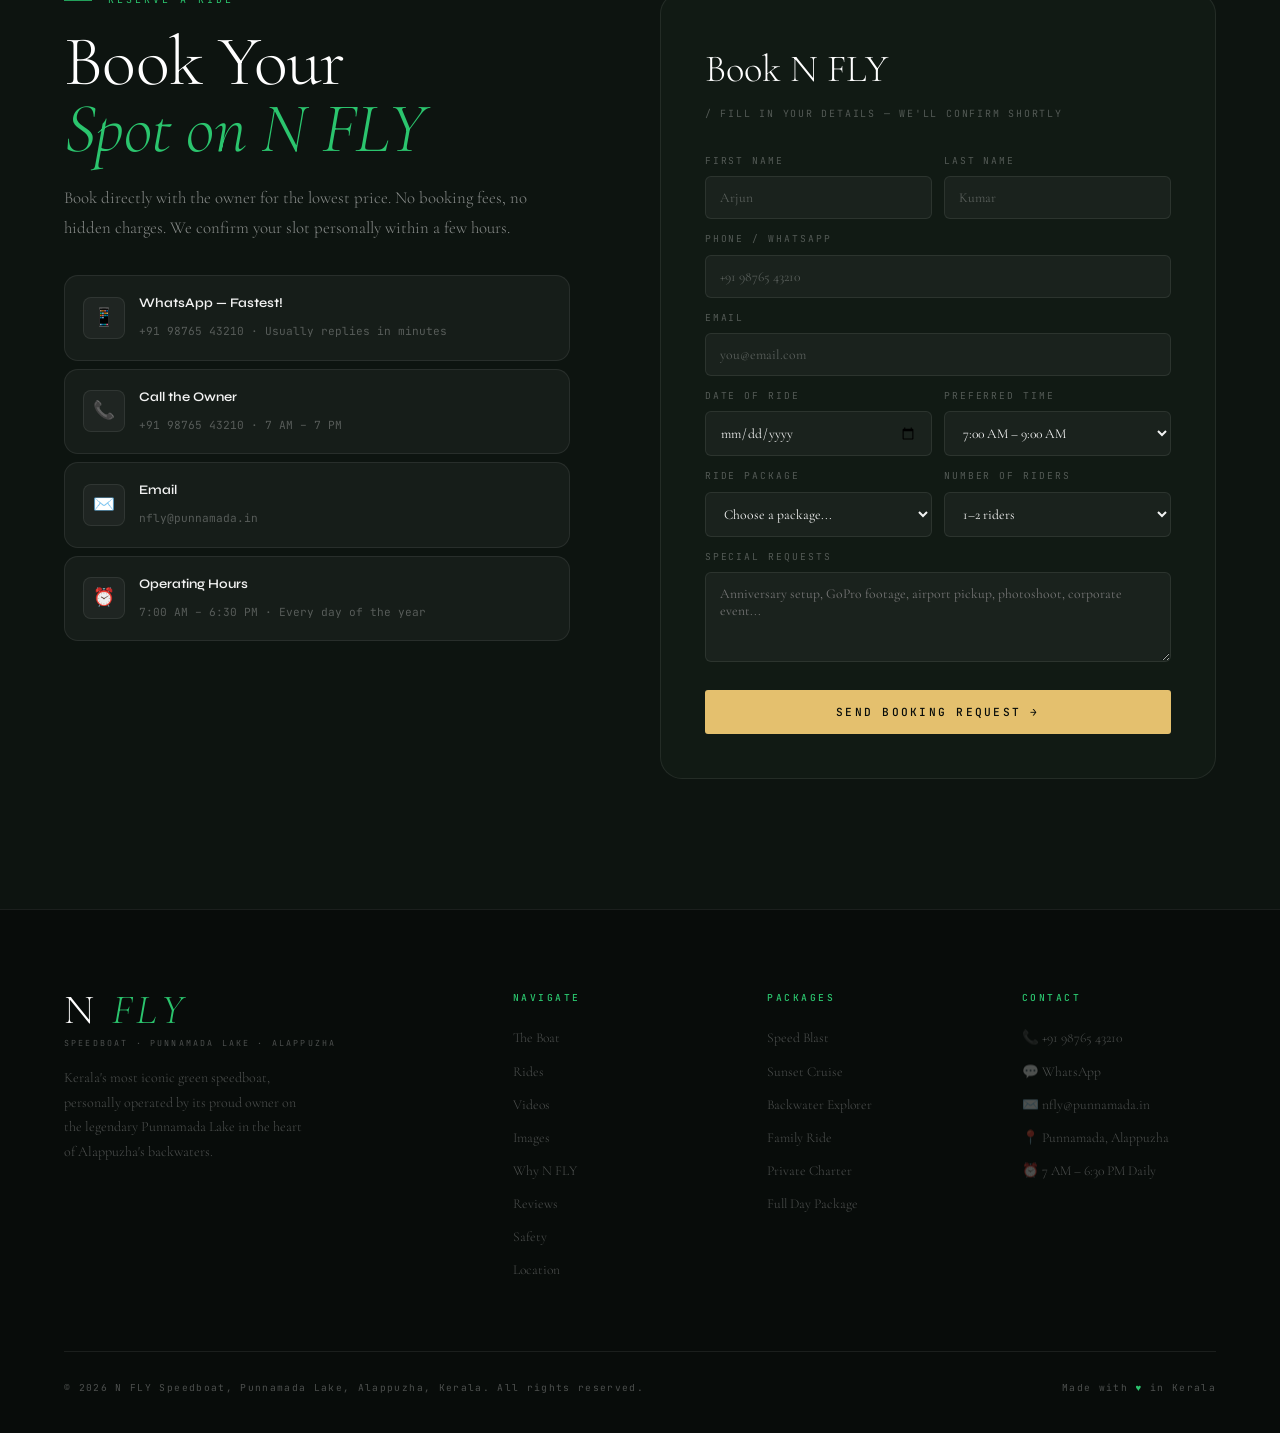
==== commit 7fa33a89: "fix:lazy loading and autoplay in ios" ====
--- a/index.html
+++ b/index.html
@@ -2,71 +2,47 @@
 <html lang="en">
 
 <head>
-
   <meta charset="utf-8">
   <meta name="viewport" content="width=device-width, initial-scale=1.0">
-
   <title>N FLY Speedboat Alappuzha | Punnamada Lake Boat Ride Kerala</title>
-
   <meta name="description"
-    content="Experience N FLY — Alappuzha’s most iconic speedboat on Punnamada Lake. Book high-speed rides, sunset cruises, and private boat tours in Kerala backwaters. Direct booking, no commission.">
-
+    content="Experience N FLY — Alappuzha's most iconic speedboat on Punnamada Lake. Book high-speed rides, sunset cruises, and private boat tours in Kerala backwaters. Direct booking, no commission.">
   <meta name="keywords"
     content="N Fly speedboat, Alappuzha speedboat, Punnamada lake boat ride, Alleppey boating, Kerala backwater speedboat, speed boat Kerala, boat ride Alappuzha, sunset cruise Alleppey">
-
   <meta name="author" content="N FLY Speedboat">
-
   <meta name="robots" content="index, follow">
-
   <link rel="canonical" href="https://nfly.starkcabs.in/">
-
-  <!-- Favicon -->
   <link rel="icon" href="assets/img/logo.png" type="image/png">
   <link rel="apple-touch-icon" href="assets/img/logo.png">
-
-  <!-- Theme Color (Mobile Browser UI) -->
   <meta name="theme-color" content="#00ff9c">
-
-  <!-- Open Graph (Facebook, WhatsApp, LinkedIn) -->
   <meta property="og:title" content="N FLY Speedboat | Punnamada Lake, Alappuzha">
   <meta property="og:description"
-    content="Ride Kerala’s most iconic speedboat. Book thrilling rides, sunset cruises & private tours on Punnamada Lake.">
+    content="Ride Kerala's most iconic speedboat. Book thrilling rides, sunset cruises & private tours on Punnamada Lake.">
   <meta property="og:image" content="https://nfly.starkcabs.in/assets/img/logo.png">
   <meta property="og:url" content="https://nfly.starkcabs.in/">
   <meta property="og:type" content="website">
-
-  <!-- Twitter Card -->
   <meta name="twitter:card" content="summary_large_image">
   <meta name="twitter:title" content="N FLY Speedboat Alappuzha">
   <meta name="twitter:description" content="High-speed boat rides & sunset cruises in Kerala backwaters.">
   <meta name="twitter:image" content="https://nfly.starkcabs.in/assets/img/logo.png">
-
-  <!-- Local Business Schema (VERY IMPORTANT FOR GOOGLE) -->
   <script type="application/ld+json">
-{
-  "@context": "https://schema.org",
-  "@type": "TouristAttraction",
-  "name": "N FLY Speedboat",
-  "description": "Premium speedboat rides on Punnamada Lake, Alappuzha, Kerala.",
-  "address": {
-    "@type": "PostalAddress",
-    "addressLocality": "Alappuzha",
-    "addressRegion": "Kerala",
-    "addressCountry": "India"
-  },
-  "areaServed": "Kerala",
-  "url": "https://nfly.starkcabs.in",
-  "image": "https://nfly.starkcabs.in/assets/img/logo.png"
-}
-</script>
-
-  <!-- Google Fonts (Optimized Loading) -->
+  {
+    "@context": "https://schema.org",
+    "@type": "TouristAttraction",
+    "name": "N FLY Speedboat",
+    "description": "Premium speedboat rides on Punnamada Lake, Alappuzha, Kerala.",
+    "address": {"@type": "PostalAddress","addressLocality": "Alappuzha","addressRegion": "Kerala","addressCountry": "India"},
+    "areaServed": "Kerala",
+    "url": "https://nfly.starkcabs.in",
+    "image": "https://nfly.starkcabs.in/assets/img/logo.png"
+  }
+  </script>
   <link rel="preconnect" href="https://fonts.googleapis.com">
   <link rel="preconnect" href="https://fonts.gstatic.com" crossorigin>
-
   <link
     href="https://fonts.googleapis.com/css2?family=Cormorant+Garamond:wght@300;400;500;600&family=Syne:wght@400;500;600;700;800&family=JetBrains+Mono:wght@300;400;500&display=swap"
     rel="stylesheet">
+
   <style>
     *,
     *::before,
@@ -82,35 +58,26 @@
       --obsidian3: #111a14;
       --charcoal: #1a2420;
       --charcoal2: #243028;
-
       --emerald: #1a7a45;
       --emerald2: #22a05a;
       --emerald3: #2bc56e;
       --emerald-dim: rgba(34, 160, 90, 0.15);
       --emerald-glow: rgba(43, 197, 110, 0.08);
-
       --gold: #c9a84c;
       --gold2: #e4c06e;
       --gold3: #f2d689;
       --gold-dim: rgba(201, 168, 76, 0.15);
-
       --white: #ffffff;
       --cream: #f5f0e8;
-      --cream2: #ede7d9;
-      --parchment: #e8e0ce;
-
       --text-primary: rgba(255, 255, 255, 0.95);
       --text-secondary: rgba(255, 255, 255, 0.5);
       --text-muted: rgba(255, 255, 255, 0.28);
-
       --glass: rgba(255, 255, 255, 0.04);
       --glass-border: rgba(255, 255, 255, 0.08);
       --glass-hover: rgba(255, 255, 255, 0.07);
-
       --serif: 'Cormorant Garamond', Georgia, serif;
       --sans: 'Syne', sans-serif;
       --mono: 'JetBrains Mono', monospace;
-
       --r: 14px;
       --r-lg: 22px;
       --r-xl: 32px;
@@ -130,8 +97,16 @@
       cursor: none;
     }
 
+    /* ── iOS: make sure videos never block layout ── */
+    video {
+      -webkit-playsinline: true;
+      display: block;
+      /* Prevent iOS from showing default video controls overlay */
+      -webkit-appearance: none;
+    }
+
     /* ────────────────────────────────────
-       CUSTOM CURSOR
+       CUSTOM CURSOR (desktop only)
     ──────────────────────────────────── */
     .cursor-dot {
       position: fixed;
@@ -164,9 +139,18 @@
       border-color: var(--gold);
     }
 
-    /* ────────────────────────────────────
-       SCROLLBAR
-    ──────────────────────────────────── */
+    @media (hover: none) {
+
+      .cursor-dot,
+      .cursor-ring {
+        display: none;
+      }
+
+      body {
+        cursor: auto;
+      }
+    }
+
     ::-webkit-scrollbar {
       width: 2px;
     }
@@ -312,7 +296,7 @@
       gap: 6px;
       width: 44px;
       height: 44px;
-      cursor: none;
+      cursor: pointer;
       align-items: center;
       justify-content: center;
       border: 1px solid var(--glass-border);
@@ -400,9 +384,6 @@
       }
     }
 
-    /* ────────────────────────────────────
-       NOISE TEXTURE OVERLAY
-    ──────────────────────────────────── */
     .noise {
       position: fixed;
       inset: 0;
@@ -411,6 +392,58 @@
       opacity: 0.025;
       background-image: url("data:image/svg+xml,%3Csvg viewBox='0 0 256 256' xmlns='http://www.w3.org/2000/svg'%3E%3Cfilter id='n'%3E%3CfeTurbulence type='fractalNoise' baseFrequency='0.9' numOctaves='4' stitchTiles='stitch'/%3E%3C/filter%3E%3Crect width='100%25' height='100%25' filter='url(%23n)'/%3E%3C/svg%3E");
       background-size: 200px 200px;
+    }
+
+    /* ────────────────────────────────────
+       VIDEO WRAPPER — the key iOS fix
+       All videos wrapped in .vid-wrap get
+       these properties to ensure iOS compat
+    ──────────────────────────────────── */
+    .vid-wrap {
+      position: relative;
+      overflow: hidden;
+      /* iOS needs a background color behind video while loading */
+      background: var(--charcoal);
+    }
+
+    /* The poster image shows while video is loading / paused on iOS */
+    .vid-wrap video {
+      width: 100%;
+      height: 100%;
+      object-fit: cover;
+      display: block;
+      /* Critical iOS Safari flags */
+      -webkit-playsinline: true;
+      /* Prevent black flash on iOS */
+      background: transparent;
+    }
+
+    /* Loading shimmer shown before video plays */
+    .vid-wrap::before {
+      content: '';
+      position: absolute;
+      inset: 0;
+      z-index: 1;
+      background: linear-gradient(90deg, transparent 0%, rgba(255, 255, 255, 0.04) 50%, transparent 100%);
+      background-size: 200% 100%;
+      animation: shimmer 2s infinite;
+      pointer-events: none;
+      opacity: 1;
+      transition: opacity 0.5s;
+    }
+
+    .vid-wrap.loaded::before {
+      opacity: 0;
+    }
+
+    @keyframes shimmer {
+      from {
+        background-position: -200% 0;
+      }
+
+      to {
+        background-position: 200% 0;
+      }
     }
 
     /* ────────────────────────────────────
@@ -432,11 +465,16 @@
       z-index: 0;
     }
 
-    .hero-bg video {
+    /* Hero video fills full background */
+    .hero-bg .vid-wrap {
+      width: 100%;
+      height: 100%;
+    }
+
+    .hero-bg .vid-wrap video {
       width: 100%;
       height: 100%;
       object-fit: cover;
-      display: block;
     }
 
     .hero-bg::before {
@@ -445,11 +483,10 @@
       inset: 0;
       z-index: 1;
       background:
-        linear-gradient(to top, rgba(8, 12, 10, 0.97) 0%, rgba(8, 12, 10, 0.6) 35%, rgba(8, 12, 10, 0.1) 70%, rgba(8, 12, 10, 0.3) 100%),
-        linear-gradient(105deg, rgba(8, 12, 10, 0.7) 0%, transparent 55%);
-    }
-
-    /* Ambient emerald glow */
+        linear-gradient(to top, rgba(8, 12, 10, 0.75) 0%, rgba(8, 12, 10, 0.4) 40%, rgba(8, 12, 10, 0.05) 75%, transparent 100%),
+        linear-gradient(105deg, rgba(8, 12, 10, 0.35) 0%, transparent 60%);
+    }
+
     .hero-glow {
       position: absolute;
       z-index: 2;
@@ -624,7 +661,6 @@
       background: var(--glass-hover);
     }
 
-    /* Hero right — stats panel */
     .hero-stats {
       display: flex;
       flex-direction: column;
@@ -677,7 +713,6 @@
       color: var(--gold2);
     }
 
-    /* Scroll indicator */
     .hero-scroll {
       position: absolute;
       bottom: 40px;
@@ -741,7 +776,7 @@
     }
 
     /* ────────────────────────────────────
-       MARQUEE STRIP
+       MARQUEE
     ──────────────────────────────────── */
     .marquee-strip {
       border-top: 1px solid var(--glass-border);
@@ -864,10 +899,6 @@
       color: var(--gold2);
     }
 
-    .display .dim {
-      color: var(--text-muted);
-    }
-
     .body-text {
       font-family: var(--serif);
       font-size: 1.05rem;
@@ -877,7 +908,6 @@
       max-width: 500px;
     }
 
-    /* Reveal animations */
     .rv {
       opacity: 0;
       transform: translateY(30px);
@@ -912,7 +942,7 @@
     }
 
     /* ────────────────────────────────────
-       ABOUT / THE BOAT
+       ABOUT
     ──────────────────────────────────── */
     #about {
       background: var(--obsidian2);
@@ -929,6 +959,8 @@
       position: relative;
     }
 
+    /* About main media — video or image */
+    .about-media .vid-wrap,
     .about-img-main {
       width: 100%;
       aspect-ratio: 3/4;
@@ -936,6 +968,10 @@
       display: block;
       border-radius: 4px;
       border: 1px solid var(--glass-border);
+    }
+
+    .about-media .vid-wrap video {
+      aspect-ratio: 3/4;
     }
 
     .about-float {
@@ -980,7 +1016,6 @@
       margin-top: 5px;
     }
 
-    /* Green accent line on media */
     .about-media::before {
       content: '';
       position: absolute;
@@ -1066,7 +1101,7 @@
     }
 
     /* ────────────────────────────────────
-       FULL-WIDTH VIDEO INTERLUDE
+       VIDEO INTERLUDE (full-width strip)
     ──────────────────────────────────── */
     .vid-interlude {
       position: relative;
@@ -1075,8 +1110,22 @@
       overflow: hidden;
     }
 
-    .vid-interlude video,
-    .vid-interlude img {
+    .vid-interlude .vid-wrap {
+      width: 100%;
+      height: 100%;
+    }
+
+    .vid-interlude .vid-wrap video {
+      width: 100%;
+      height: 100%;
+      object-fit: cover;
+    }
+
+    /* Fallback image shown on iOS when video hasn't loaded yet */
+    .vid-interlude .vid-fallback {
+      position: absolute;
+      inset: 0;
+      z-index: 0;
       width: 100%;
       height: 100%;
       object-fit: cover;
@@ -1086,6 +1135,7 @@
     .vid-interlude-overlay {
       position: absolute;
       inset: 0;
+      z-index: 2;
       background: linear-gradient(to right, rgba(8, 12, 10, 0.85) 0%, rgba(8, 12, 10, 0.2) 50%, rgba(8, 12, 10, 0.1) 100%),
         linear-gradient(to top, rgba(8, 12, 10, 0.6) 0%, transparent 40%);
       display: flex;
@@ -1094,11 +1144,11 @@
     }
 
     .interlude-text .display {
-      font-size: clamp(3rem, 8vw, 7.5rem);
+      font-size: clamp(3.5rem, 10vw, 8rem);
     }
 
     /* ────────────────────────────────────
-       RIDES / PACKAGES
+       RIDES
     ──────────────────────────────────── */
     #rides {
       background: var(--obsidian);
@@ -1130,7 +1180,6 @@
 
     .ride-card {
       background: var(--obsidian2);
-      padding: 0;
       transition: all 0.4s cubic-bezier(0.4, 0, 0.2, 1);
       position: relative;
       overflow: hidden;
@@ -1322,9 +1371,8 @@
     /* ────────────────────────────────────
        CINEMATIC / MEDIA GRID
     ──────────────────────────────────── */
-    #cinematic {
+    #videos {
       background: var(--obsidian);
-      padding-top: 0;
     }
 
     .cine-sec-pad {
@@ -1345,19 +1393,32 @@
       background: var(--charcoal);
     }
 
+    /* cine-cell can hold either img or vid-wrap */
     .cine-cell img,
-    .cine-cell video {
+    .cine-cell .vid-wrap {
       width: 100%;
       height: 100%;
+      transition: transform 0.6s cubic-bezier(0.4, 0, 0.2, 1);
+    }
+
+    .cine-cell img {
+      display: block;
       object-fit: cover;
-      display: block;
-      transition: transform 0.6s cubic-bezier(0.4, 0, 0.2, 1);
       filter: brightness(0.65) saturate(0.8);
     }
 
+    .cine-cell .vid-wrap video {
+      object-fit: cover;
+      filter: brightness(0.65) saturate(0.8);
+    }
+
     .cine-cell:hover img,
-    .cine-cell:hover video {
+    .cine-cell:hover .vid-wrap {
       transform: scale(1.04);
+    }
+
+    .cine-cell:hover img,
+    .cine-cell:hover .vid-wrap video {
       filter: brightness(0.75) saturate(1);
     }
 
@@ -1366,6 +1427,7 @@
       position: absolute;
       inset: 0;
       background: linear-gradient(135deg, rgba(8, 12, 10, 0.3), transparent);
+      pointer-events: none;
     }
 
     .cine-label-over {
@@ -1385,29 +1447,20 @@
     }
 
     .cine-tall img,
-    .cine-tall video {
+    .cine-tall .vid-wrap,
+    .cine-tall .vid-wrap video {
       aspect-ratio: 2/3;
       height: 100%;
     }
 
     .cine-wide img,
-    .cine-wide video {
+    .cine-wide .vid-wrap video {
       aspect-ratio: 16/7;
     }
 
     .cine-sq img,
-    .cine-sq video {
+    .cine-sq .vid-wrap video {
       aspect-ratio: 16/9;
-    }
-
-    .cine-caption-cell {
-      grid-column: 1 / 3;
-      padding: 44px 0 0;
-      display: flex;
-      align-items: flex-end;
-      justify-content: space-between;
-      gap: 40px;
-      flex-wrap: wrap;
     }
 
     @media(max-width:860px) {
@@ -1420,13 +1473,10 @@
       }
 
       .cine-tall img,
-      .cine-tall video {
+      .cine-tall .vid-wrap,
+      .cine-tall .vid-wrap video {
         aspect-ratio: 4/3;
         height: auto;
-      }
-
-      .cine-caption-cell {
-        grid-column: 1;
       }
     }
 
@@ -1472,7 +1522,6 @@
       display: grid;
       grid-template-columns: 1fr 1fr;
       gap: 10px;
-      margin-top: 0;
     }
 
     .why-card {
@@ -1548,9 +1597,9 @@
     }
 
     /* ────────────────────────────────────
-       GALLERY / MASONRY
+       GALLERY
     ──────────────────────────────────── */
-    #gallery {
+    #images {
       background: var(--obsidian);
     }
 
@@ -1646,10 +1695,6 @@
     .reviews-header {
       text-align: center;
       margin-bottom: 70px;
-    }
-
-    .reviews-header .display {
-      margin: 0 auto;
     }
 
     .rev-rating-badge {
@@ -1945,7 +1990,7 @@
     }
 
     /* ────────────────────────────────────
-       BIG CALLOUT
+       CALLOUT
     ──────────────────────────────────── */
     .callout {
       background: var(--obsidian);
@@ -2000,7 +2045,7 @@
     }
 
     /* ────────────────────────────────────
-       BOOKING SECTION
+       BOOKING
     ──────────────────────────────────── */
     #book {
       background: var(--obsidian2);
@@ -2066,7 +2111,6 @@
       color: var(--text-muted);
     }
 
-    /* Form */
     .book-form {
       background: var(--obsidian3);
       border: 1px solid var(--glass-border);
@@ -2163,7 +2207,7 @@
       font-weight: 500;
       letter-spacing: 0.2em;
       text-transform: uppercase;
-      cursor: none;
+      cursor: pointer;
       transition: all 0.3s;
       margin-top: 8px;
       border-radius: 3px;
@@ -2321,7 +2365,7 @@
     }
 
     /* ────────────────────────────────────
-       FLOATING BUTTONS
+       FIXED BUTTONS
     ──────────────────────────────────── */
     #btt {
       position: fixed;
@@ -2393,9 +2437,6 @@
       }
     }
 
-    /* ────────────────────────────────────
-       DIVIDERS
-    ──────────────────────────────────── */
     .rule {
       border: none;
       height: 1px;
@@ -2404,18 +2445,51 @@
     }
   </style>
 </head>
+<script>
+  document.addEventListener("DOMContentLoaded", function () {
+
+    const videos = document.querySelectorAll(".lazy-video");
+
+    const loadVideo = (video) => {
+      const source = video.querySelector("source");
+      if (!source.src) {
+        source.src = source.dataset.src;
+        video.load();
+      }
+    };
+
+    const playVideo = (video) => {
+      video.muted = true;
+      video.play().catch(() => {
+        document.addEventListener("touchstart", () => {
+          video.play();
+        }, { once: true });
+      });
+    };
+
+    const observer = new IntersectionObserver((entries) => {
+      entries.forEach(entry => {
+        const video = entry.target;
+
+        if (entry.isIntersecting) {
+          loadVideo(video);
+          playVideo(video);
+        } else {
+          video.pause();
+        }
+      });
+    }, { threshold: 0.3 });
+
+    videos.forEach(video => observer.observe(video));
+
+  });
+</script>
 
 <body>
-
-  <!-- Custom cursor -->
   <div class="cursor-dot" id="cursorDot"></div>
   <div class="cursor-ring" id="cursorRing"></div>
-  <!-- Noise overlay -->
   <div class="noise"></div>
 
-  <!-- ══════════════════════════════════
-       NAVIGATION
-  ══════════════════════════════════ -->
   <nav id="mainNav">
     <a href="#hero" class="nav-logo">
       <span class="logo-mark">N <em>FLY</em></span>
@@ -2452,10 +2526,13 @@
   ══════════════════════════════════ -->
   <section id="hero">
     <div class="hero-bg">
-      <video autoplay muted loop playsinline
-        poster="https://res.cloudinary.com/starkcab/image/upload/v1777697229/Nfly/20250830_120406.jpg_wc5yub.jpg">
-        <source src="assets/vid/IMG_3592.MOV" type="video/mp4">
-      </video>
+      <div class="vid-wrap" id="heroVid">
+        <video class="lazy-video" muted loop playsinline webkit-playsinline preload="none"
+          poster="https://res.cloudinary.com/starkcab/image/upload/v1777697229/Nfly/20250830_120406.jpg_wc5yub.jpg">
+          <source data-src="https://res.cloudinary.com/starkcab/video/upload/v1777700908/Nfly/IMG_3592_1_o2lloj.mp4"
+            type="video/mp4">
+        </video>
+      </div>
     </div>
     <div class="hero-glow hero-glow-1"></div>
     <div class="hero-glow hero-glow-2"></div>
@@ -2472,14 +2549,13 @@
         </h1>
         <p class="hero-descriptor">
           One boat. One legend. Unlimited thrills on <strong>Kerala's most iconic lake.</strong>
-          Operated personally by its proud owner — since 2016.
+          Operated personally by its proud owner — since 2024.
         </p>
         <div class="hero-actions">
           <a href="#book" class="btn-primary"><span>Reserve Your Ride</span></a>
           <a href="#rides" class="btn-secondary">View Experiences ↓</a>
         </div>
       </div>
-
       <div class="hero-stats">
         <div class="hstat">
           <div class="hstat-n"><span class="hstat-accent">4.9</span>★</div>
@@ -2499,16 +2575,13 @@
         </div>
       </div>
     </div>
-
     <div class="hero-scroll">
       <div class="scroll-line"></div>
       <span class="scroll-text">Scroll</span>
     </div>
   </section>
 
-  <!-- ══════════════════════════════════
-       MARQUEE
-  ══════════════════════════════════ -->
+  <!-- MARQUEE -->
   <div class="marquee-strip">
     <div class="marquee-track">
       <span class="marquee-item">N FLY Speedboat</span><span class="marquee-item marquee-dot">◆</span>
@@ -2538,78 +2611,49 @@
   <section id="about" class="sec">
     <div class="sec-pad">
       <div class="about-wrap">
-
         <div class="about-media rv-l">
-
-          <!-- ✅ MAIN VIDEO -->
-          <video class="about-img-main" autoplay muted loop playsinline>
-            <source src="https://res.cloudinary.com/starkcab/video/upload/v1777697243/Nfly/20241222_121907_rwwpkw.mp4" type="video/mp4">
-          </video>
-
-          <!-- ✅ FLOATING IMAGE -->
+          <!-- About video — lazy loaded, plays only when visible -->
+          <div class="vid-wrap">
+            <video class="lazy-video" muted loop playsinline webkit-playsinline preload="none"
+              poster="https://res.cloudinary.com/starkcab/image/upload/v1777697229/Nfly/20250830_120406.jpg_wc5yub.jpg">
+              <source
+                data-src="https://res.cloudinary.com/starkcab/video/upload/v1777697243/Nfly/20241222_121907_rwwpkw.mp4"
+                type="video/mp4">
+            </video>
+          </div>
           <img class="about-float"
             src="https://res.cloudinary.com/starkcab/image/upload/v1777697229/Nfly/20250830_120406.jpg_wc5yub.jpg"
-            alt="Punnamada Lake">
-
-          <!-- BADGE -->
+            alt="Punnamada Lake" loading="lazy">
           <div class="about-badge">
             <div class="badge-title">N FLY</div>
             <div class="badge-sub">Est. 2024 · Punnamada</div>
           </div>
-
         </div>
 
         <div class="rv-r">
           <div class="label">Meet the Boat</div>
-          <h2 class="display">
-            The One &amp;<br>
-            Only <em>N FLY</em>
-          </h2>
-          <div class="body-text" style="margin-top:24px; margin-bottom:36px;">
-            <p style="margin-bottom:16px;">
-              N FLY is not just a speedboat — it is Punnamada Lake's most recognisable vessel,
-              dressed in its signature green livery, personally owned and operated by its proud captain.
-            </p>
-            <p>
-              When you book N FLY, you speak directly with the owner. No agents, no commissions,
-              no hidden fees. Pure Kerala hospitality on the water.
-            </p>
-          </div>
-
+          <h2 class="display">The One &amp;<br>Only <em>N FLY</em></h2>
+          <div class="body-text" style="margin-top:24px;margin-bottom:36px;">
+            <p style="margin-bottom:16px;">N FLY is not just a speedboat — it is Punnamada Lake's most recognisable
+              vessel, dressed in its signature green livery, personally owned and operated by its proud captain.</p>
+            <p>When you book N FLY, you speak directly with the owner. No agents, no commissions, no hidden fees. Pure
+              Kerala hospitality on the water.</p>
+          </div>
           <div class="about-feats">
-            <div class="af">
-              <span class="af-icon">🚤</span>
-              <strong>Signature Green Boat</strong>
-              <span>Instantly recognisable</span>
+            <div class="af"><span class="af-icon">🚤</span><strong>Signature Green Boat</strong><span>Instantly
+                recognisable</span></div>
+            <div class="af"><span class="af-icon">👤</span><strong>Owner Operated</strong><span>Book direct, pay
+                less</span></div>
+            <div class="af"><span class="af-icon">🏆</span><strong>Nehru Trophy Waters</strong><span>Legendary Punnamada
+                Lake</span></div>
+            <div class="af"><span class="af-icon">📸</span><strong>GoPro 4K Footage</strong><span>Your ride,
+                captured</span></div>
+            <div class="af"><span class="af-icon">🛡️</span><strong>Safety Certified</strong><span>Kerala Maritime
+                Board</span></div>
+            <div class="af"><span class="af-icon">⏰</span><strong>7 Days a Week</strong><span>7 AM to 6:30 PM</span>
             </div>
-            <div class="af">
-              <span class="af-icon">👤</span>
-              <strong>Owner Operated</strong>
-              <span>Book direct, pay less</span>
-            </div>
-            <div class="af">
-              <span class="af-icon">🏆</span>
-              <strong>Nehru Trophy Waters</strong>
-              <span>Legendary Punnamada Lake</span>
-            </div>
-            <div class="af">
-              <span class="af-icon">📸</span>
-              <strong>GoPro 4K Footage</strong>
-              <span>Your ride, captured</span>
-            </div>
-            <div class="af">
-              <span class="af-icon">🛡️</span>
-              <strong>Safety Certified</strong>
-              <span>Kerala Maritime Board</span>
-            </div>
-            <div class="af">
-              <span class="af-icon">⏰</span>
-              <strong>7 Days a Week</strong>
-              <span>7 AM to 6:30 PM</span>
-            </div>
-          </div>
-        </div>
-
+          </div>
+        </div>
       </div>
     </div>
   </section>
@@ -2620,25 +2664,30 @@
        VIDEO INTERLUDE
   ══════════════════════════════════ -->
   <div class="vid-interlude">
-    <video autoplay muted loop playsinline
-      poster="https://res.cloudinary.com/starkcab/image/upload/v1777697229/Nfly/20250830_120406.jpg_wc5yub.jpg">
-      <source src="https://res.cloudinary.com/starkcab/video/upload/v1777697240/Nfly/20250831_165006_ttpxxr.mp4" type="video/mp4">
-    </video>
+    <!-- Poster image as fallback (always visible until video loads) -->
+    <img class="vid-fallback"
+      src="https://res.cloudinary.com/starkcab/image/upload/v1777697229/Nfly/20250830_120406.jpg_wc5yub.jpg"
+      alt="N FLY on Punnamada Lake">
+    <div class="vid-wrap">
+      <video class="lazy-video" muted loop playsinline webkit-playsinline preload="none"
+        poster="https://res.cloudinary.com/starkcab/image/upload/v1777697229/Nfly/20250830_120406.jpg_wc5yub.jpg">
+        <source data-src="https://res.cloudinary.com/starkcab/video/upload/v1777697240/Nfly/20250831_165006_ttpxxr.mp4"
+          type="video/mp4">
+      </video>
+    </div>
     <div class="vid-interlude-overlay">
       <div class="interlude-text rv">
         <div class="label" style="color:rgba(255,255,255,0.35);">
           <span style="background:rgba(255,255,255,0.2);width:28px;height:1px;display:block;"></span>
           Experience
         </div>
-        <div class="display" style="font-size:clamp(3.5rem,10vw,8rem);">
-          Feel the<br><em>Rush</em>
-        </div>
+        <div class="display" style="font-size:clamp(3.5rem,10vw,8rem);">Feel the<br><em>Rush</em></div>
       </div>
     </div>
   </div>
 
   <!-- ══════════════════════════════════
-       RIDES / PACKAGES
+       RIDES
   ══════════════════════════════════ -->
   <section id="rides" class="sec">
     <div class="sec-pad">
@@ -2647,163 +2696,111 @@
           <div class="label rv">Experiences</div>
           <h2 class="display rv">Choose Your<br><em>Adventure</em></h2>
         </div>
-        <p class="body-text rv" style="max-width:340px;text-align:right;">
-          All rides include life jackets, safety briefing &amp; an experienced guide.
-          Book directly for the lowest rate — no booking fees, ever.
-        </p>
+        <p class="body-text rv" style="max-width:340px;text-align:right;">All rides include life jackets, safety
+          briefing &amp; an experienced guide. Book directly for the lowest rate — no booking fees, ever.</p>
       </div>
-
       <div class="rides-grid rv">
-
         <div class="ride-card">
-          <div class="ride-img">
-            <img src="https://images.unsplash.com/photo-1544551763-46a013bb70d5?w=700&q=80" alt="Speed Blast">
-            <span class="ride-badge-type">Thrill Ride</span>
-            <span class="ride-popular">Most Booked</span>
-          </div>
+          <div class="ride-img"><img src="https://images.unsplash.com/photo-1544551763-46a013bb70d5?w=700&q=80"
+              alt="Speed Blast" loading="lazy"><span class="ride-badge-type">Thrill Ride</span><span
+              class="ride-popular">Most Booked</span></div>
           <div class="ride-body">
             <div class="ride-name">N FLY Speed Blast</div>
             <p class="ride-desc">Strap in and hold tight as N FLY tears across Punnamada Lake at full speed. Feel the
               roar of the engine, the spray, the wind.</p>
-            <div class="ride-meta-row">
-              <span class="rmeta">⏱ 30 min</span>
-              <span class="rmeta">👥 Up to 6</span>
-              <span class="rmeta">🎯 All levels</span>
-            </div>
+            <div class="ride-meta-row"><span class="rmeta">⏱ 30 min</span><span class="rmeta">👥 Up to 6</span><span
+                class="rmeta">🎯 All levels</span></div>
             <div class="ride-footer">
               <div>
-                <div class="ride-price">₹1,200</div>
-                <span class="ride-price-note">per person</span>
-              </div>
-              <a href="#book" class="ride-cta">Reserve <span class="ride-cta-arrow">→</span></a>
+                <div class="ride-price">₹1,200</div><span class="ride-price-note">per person</span>
+              </div><a href="#book" class="ride-cta">Reserve <span class="ride-cta-arrow">→</span></a>
             </div>
           </div>
         </div>
-
         <div class="ride-card">
-          <div class="ride-img">
-            <img src="https://images.unsplash.com/photo-1482192596544-9eb780fc7f66?w=700&q=80" alt="Sunset Cruise">
-            <span class="ride-badge-type">Scenic Tour</span>
-            <span class="ride-popular">Most Romantic</span>
-          </div>
+          <div class="ride-img"><img src="https://images.unsplash.com/photo-1482192596544-9eb780fc7f66?w=700&q=80"
+              alt="Sunset Cruise" loading="lazy"><span class="ride-badge-type">Scenic Tour</span><span
+              class="ride-popular">Most Romantic</span></div>
           <div class="ride-body">
             <div class="ride-name">Sunset Speed Cruise</div>
             <p class="ride-desc">The golden hour on Punnamada Lake is something you will never forget. We time your ride
               perfectly with the Kerala sunset.</p>
-            <div class="ride-meta-row">
-              <span class="rmeta">⏱ 1 hour</span>
-              <span class="rmeta">👥 Up to 8</span>
-              <span class="rmeta">📸 Photo stops</span>
-            </div>
+            <div class="ride-meta-row"><span class="rmeta">⏱ 1 hour</span><span class="rmeta">👥 Up to 8</span><span
+                class="rmeta">📸 Photo stops</span></div>
             <div class="ride-footer">
               <div>
-                <div class="ride-price">₹2,800</div>
-                <span class="ride-price-note">per ride</span>
-              </div>
-              <a href="#book" class="ride-cta">Reserve <span class="ride-cta-arrow">→</span></a>
+                <div class="ride-price">₹2,800</div><span class="ride-price-note">per ride</span>
+              </div><a href="#book" class="ride-cta">Reserve <span class="ride-cta-arrow">→</span></a>
             </div>
           </div>
         </div>
-
         <div class="ride-card">
-          <div class="ride-img">
-            <img src="https://images.unsplash.com/photo-1596895111956-bf1cf0599ce5?w=700&q=80" alt="Backwater Explorer">
-            <span class="ride-badge-type">Canal Discovery</span>
-          </div>
+          <div class="ride-img"><img src="https://images.unsplash.com/photo-1596895111956-bf1cf0599ce5?w=700&q=80"
+              alt="Backwater Explorer" loading="lazy"><span class="ride-badge-type">Canal Discovery</span></div>
           <div class="ride-body">
             <div class="ride-name">Backwater Explorer</div>
             <p class="ride-desc">Venture beyond the open lake into the secret canals and village waterways of Alappuzha.
               Discover the real Kerala.</p>
-            <div class="ride-meta-row">
-              <span class="rmeta">⏱ 2 hours</span>
-              <span class="rmeta">👥 Up to 8</span>
-              <span class="rmeta">🗺 Guided</span>
-            </div>
+            <div class="ride-meta-row"><span class="rmeta">⏱ 2 hours</span><span class="rmeta">👥 Up to 8</span><span
+                class="rmeta">🗺 Guided</span></div>
             <div class="ride-footer">
               <div>
-                <div class="ride-price">₹3,500</div>
-                <span class="ride-price-note">per ride</span>
-              </div>
-              <a href="#book" class="ride-cta">Reserve <span class="ride-cta-arrow">→</span></a>
+                <div class="ride-price">₹3,500</div><span class="ride-price-note">per ride</span>
+              </div><a href="#book" class="ride-cta">Reserve <span class="ride-cta-arrow">→</span></a>
             </div>
           </div>
         </div>
-
         <div class="ride-card">
-          <div class="ride-img">
-            <img src="https://images.unsplash.com/photo-1530053969600-caed2596d242?w=700&q=80" alt="Family Ride">
-            <span class="ride-badge-type">Family</span>
-            <span class="ride-popular">Family Fave</span>
-          </div>
+          <div class="ride-img"><img src="https://images.unsplash.com/photo-1530053969600-caed2596d242?w=700&q=80"
+              alt="Family Ride" loading="lazy"><span class="ride-badge-type">Family</span><span
+              class="ride-popular">Family Fave</span></div>
           <div class="ride-body">
             <div class="ride-name">Family Lake Ride</div>
             <p class="ride-desc">Designed for families with children. Calmer speeds, guaranteed smiles, and memories the
               whole family will cherish forever.</p>
-            <div class="ride-meta-row">
-              <span class="rmeta">⏱ 45 min</span>
-              <span class="rmeta">👥 Up to 8</span>
-              <span class="rmeta">👶 Kids welcome</span>
-            </div>
+            <div class="ride-meta-row"><span class="rmeta">⏱ 45 min</span><span class="rmeta">👥 Up to 8</span><span
+                class="rmeta">👶 Kids welcome</span></div>
             <div class="ride-footer">
               <div>
-                <div class="ride-price">₹800</div>
-                <span class="ride-price-note">per person</span>
-              </div>
-              <a href="#book" class="ride-cta">Reserve <span class="ride-cta-arrow">→</span></a>
+                <div class="ride-price">₹800</div><span class="ride-price-note">per person</span>
+              </div><a href="#book" class="ride-cta">Reserve <span class="ride-cta-arrow">→</span></a>
             </div>
           </div>
         </div>
-
         <div class="ride-card">
-          <div class="ride-img">
-            <img src="https://images.unsplash.com/photo-1602216056096-3b40cc0c9944?w=700&q=80" alt="Private Charter">
-            <span class="ride-badge-type">Private Charter</span>
-            <span class="ride-popular">Premium</span>
-          </div>
+          <div class="ride-img"><img src="https://images.unsplash.com/photo-1602216056096-3b40cc0c9944?w=700&q=80"
+              alt="Private Charter" loading="lazy"><span class="ride-badge-type">Private Charter</span><span
+              class="ride-popular">Premium</span></div>
           <div class="ride-body">
             <div class="ride-name">N FLY Private Charter</div>
             <p class="ride-desc">The whole boat, entirely yours. Perfect for anniversaries, proposals, photoshoots, or
               corporate events on Punnamada.</p>
-            <div class="ride-meta-row">
-              <span class="rmeta">⏱ 3 hours</span>
-              <span class="rmeta">👥 Your group</span>
-              <span class="rmeta">🥂 Exclusive</span>
-            </div>
+            <div class="ride-meta-row"><span class="rmeta">⏱ 3 hours</span><span class="rmeta">👥 Your group</span><span
+                class="rmeta">🥂 Exclusive</span></div>
             <div class="ride-footer">
               <div>
-                <div class="ride-price">₹6,000</div>
-                <span class="ride-price-note">full charter</span>
-              </div>
-              <a href="#book" class="ride-cta">Reserve <span class="ride-cta-arrow">→</span></a>
+                <div class="ride-price">₹6,000</div><span class="ride-price-note">full charter</span>
+              </div><a href="#book" class="ride-cta">Reserve <span class="ride-cta-arrow">→</span></a>
             </div>
           </div>
         </div>
-
         <div class="ride-card">
-          <div class="ride-img">
-            <img src="https://images.unsplash.com/photo-1506905925346-21bda4d32df4?w=700&q=80" alt="Full Day">
-            <span class="ride-badge-type">All Inclusive</span>
-            <span class="ride-popular">Best Value</span>
-          </div>
+          <div class="ride-img"><img src="https://images.unsplash.com/photo-1506905925346-21bda4d32df4?w=700&q=80"
+              alt="Full Day" loading="lazy"><span class="ride-badge-type">All Inclusive</span><span
+              class="ride-popular">Best Value</span></div>
           <div class="ride-body">
             <div class="ride-name">Full Day on N FLY</div>
             <p class="ride-desc">The complete experience — speed blast, backwater explorer, sunset cruise, and a Kerala
               lunch break. The full story of N FLY.</p>
-            <div class="ride-meta-row">
-              <span class="rmeta">⏱ Full day</span>
-              <span class="rmeta">🍛 Lunch incl.</span>
-              <span class="rmeta">📸 GoPro video</span>
-            </div>
+            <div class="ride-meta-row"><span class="rmeta">⏱ Full day</span><span class="rmeta">🍛 Lunch
+                incl.</span><span class="rmeta">📸 GoPro video</span></div>
             <div class="ride-footer">
               <div>
-                <div class="ride-price">₹4,999</div>
-                <span class="ride-price-note">per person</span>
-              </div>
-              <a href="#book" class="ride-cta">Reserve <span class="ride-cta-arrow">→</span></a>
+                <div class="ride-price">₹4,999</div><span class="ride-price-note">per person</span>
+              </div><a href="#book" class="ride-cta">Reserve <span class="ride-cta-arrow">→</span></a>
             </div>
           </div>
         </div>
-
       </div>
     </div>
   </section>
@@ -2813,50 +2810,87 @@
   ══════════════════════════════════ -->
   <section id="videos" class="sec">
     <div class="cine-sec-pad">
-
       <div style="padding:80px 0 50px;" class="rv">
         <div class="label gold-label">In the Frame</div>
         <div style="display:flex;align-items:flex-end;justify-content:space-between;flex-wrap:wrap;gap:20px;">
           <h2 class="display">Real Rides,<br><em>Real Moments</em></h2>
-          <p class="body-text" style="font-size:0.88rem;max-width:340px;text-align:right;">
-            Every ride on N FLY is different — the light, the wind, the water.
-            Unfiltered moments from real guests on Punnamada Lake.
-          </p>
+          <p class="body-text" style="font-size:0.88rem;max-width:340px;text-align:right;">Every ride on N FLY is
+            different — the light, the wind, the water. Unfiltered moments from real guests on Punnamada Lake.</p>
         </div>
       </div>
 
       <div class="cine-grid rv">
+        <!-- Tall portrait video — lazy loaded -->
         <div class="cine-cell cine-tall">
-          <video autoplay muted loop playsinline>
-            <source src="https://www.w3schools.com/html/mov_bbb.mp4" type="video/mp4">
-          </video>
+          <div class="vid-wrap">
+            <video class="lazy-video" muted loop playsinline webkit-playsinline preload="none"
+              poster="https://res.cloudinary.com/starkcab/image/upload/v1777697229/Nfly/20250830_120406.jpg_wc5yub.jpg">
+              <source
+                data-src="https://res.cloudinary.com/starkcab/video/upload/v1777697240/Nfly/20250831_165006_ttpxxr.mp4"
+                type="video/mp4">
+            </video>
+          </div>
           <span class="cine-label-over">N FLY · In Motion</span>
         </div>
         <div class="cine-cell cine-sq">
-          <img src="https://images.unsplash.com/photo-1559827260-dc66d52bef19?w=800&q=80" alt="Full throttle">
+          <div class="vid-wrap">
+            <video class="lazy-video" muted loop playsinline webkit-playsinline preload="none"
+              poster="https://res.cloudinary.com/starkcab/image/upload/v1777697229/Nfly/20250830_120406.jpg_wc5yub.jpg">
+              <source
+                data-src="https://res.cloudinary.com/starkcab/video/upload/v1777697240/Nfly/20250831_165006_ttpxxr.mp4"
+                type="video/mp4">
+            </video>
+          </div>
           <span class="cine-label-over">Full Throttle</span>
         </div>
         <div class="cine-cell cine-wide">
-          <img src="https://images.unsplash.com/photo-1482192596544-9eb780fc7f66?w=1000&q=80" alt="Golden hour">
+          <div class="vid-wrap">
+            <video class="lazy-video" muted loop playsinline webkit-playsinline preload="none"
+              poster="https://res.cloudinary.com/starkcab/image/upload/v1777697229/Nfly/20250830_120406.jpg_wc5yub.jpg">
+              <source
+                data-src="https://res.cloudinary.com/starkcab/video/upload/v1777697240/Nfly/20250831_165006_ttpxxr.mp4"
+                type="video/mp4">
+            </video>
+          </div>
           <span class="cine-label-over">Golden Hour</span>
         </div>
       </div>
 
       <div style="display:grid;grid-template-columns:1fr 1fr 1fr;gap:10px;margin-top:10px;" class="rv">
         <div class="cine-cell">
-          <img src="https://images.unsplash.com/photo-1596895111956-bf1cf0599ce5?w=600&q=80" alt="Canal">
+          <div class="vid-wrap">
+            <video class="lazy-video" muted loop playsinline webkit-playsinline preload="none"
+              poster="https://res.cloudinary.com/starkcab/image/upload/v1777697229/Nfly/20250830_120406.jpg_wc5yub.jpg">
+              <source
+                data-src="https://res.cloudinary.com/starkcab/video/upload/v1777697240/Nfly/20250831_165006_ttpxxr.mp4"
+                type="video/mp4">
+            </video>
+          </div>
           <span class="cine-label-over">Canal Run</span>
         </div>
         <div class="cine-cell">
-          <img src="https://images.unsplash.com/photo-1530053969600-caed2596d242?w=600&q=80" alt="Group">
+          <div class="vid-wrap">
+            <video class="lazy-video" muted loop playsinline webkit-playsinline preload="none"
+              poster="https://res.cloudinary.com/starkcab/image/upload/v1777697229/Nfly/20250830_120406.jpg_wc5yub.jpg">
+              <source
+                data-src="https://res.cloudinary.com/starkcab/video/upload/v1777697240/Nfly/20250831_165006_ttpxxr.mp4"
+                type="video/mp4">
+            </video>
+          </div>
           <span class="cine-label-over">Group Smiles</span>
         </div>
         <div class="cine-cell">
-          <img src="https://images.unsplash.com/photo-1544551763-46a013bb70d5?w=600&q=80" alt="Speed">
+          <div class="vid-wrap">
+            <video class="lazy-video" muted loop playsinline webkit-playsinline preload="none"
+              poster="https://res.cloudinary.com/starkcab/image/upload/v1777697229/Nfly/20250830_120406.jpg_wc5yub.jpg">
+              <source
+                data-src="https://res.cloudinary.com/starkcab/video/upload/v1777697240/Nfly/20250831_165006_ttpxxr.mp4"
+                type="video/mp4">
+            </video>
+          </div>
           <span class="cine-label-over">Top Speed</span>
         </div>
       </div>
-
     </div>
   </section>
 
@@ -2869,67 +2903,54 @@
         <div class="why-sticky rv-l">
           <div class="label">Why N FLY?</div>
           <h2 class="display">One Boat.<br><em>All the</em><br>Difference.</h2>
-          <p class="body-text" style="margin-top:24px;">
-            N FLY is not a fleet. It is a single boat, one passionate owner, and an experience you won't find anywhere
-            else on Punnamada Lake.
-          </p>
-          <div style="margin-top:40px; padding-top:32px; border-top:1px solid var(--glass-border);">
+          <p class="body-text" style="margin-top:24px;">N FLY is not a fleet. It is a single boat, one passionate owner,
+            and an experience you won't find anywhere else on Punnamada Lake.</p>
+          <div style="margin-top:40px;padding-top:32px;border-top:1px solid var(--glass-border);">
             <div class="label" style="margin-bottom:14px;">Our Promise</div>
             <p
               style="font-family:var(--serif);font-size:1.1rem;font-weight:300;color:var(--text-muted);line-height:1.7;font-style:italic;">
-              "When you ride N FLY, you're not a customer number. You're our guest. That's the difference."
-            </p>
+              "When you ride N FLY, you're not a customer number. You're our guest. That's the difference."</p>
             <p
               style="font-family:var(--mono);font-size:0.62rem;letter-spacing:0.2em;text-transform:uppercase;color:var(--emerald3);margin-top:12px;">
-              — The Owner, N FLY
-            </p>
-          </div>
-        </div>
-
+              — The Owner, N FLY</p>
+          </div>
+        </div>
         <div class="why-grid rv-r">
-          <div class="why-card">
-            <span class="why-ico">👤</span>
+          <div class="why-card"><span class="why-ico">👤</span>
             <h4>Direct Owner Booking</h4>
             <p>No agents, no commissions. You talk directly to the captain who drives the boat. The best rates,
               guaranteed.</p>
           </div>
-          <div class="why-card">
-            <span class="why-ico">🚤</span>
+          <div class="why-card"><span class="why-ico">🚤</span>
             <h4>The Iconic Green Boat</h4>
             <p>One look at that signature green livery and you know it's N FLY. Punnamada's most photographed speedboat.
             </p>
           </div>
-          <div class="why-card">
-            <span class="why-ico">❤️</span>
+          <div class="why-card"><span class="why-ico">❤️</span>
             <h4>Personal Hospitality</h4>
             <p>Owner-operated means every rider gets personal attention. We go the extra mile — this boat is our pride.
             </p>
           </div>
-          <div class="why-card">
-            <span class="why-ico">🏆</span>
+          <div class="why-card"><span class="why-ico">🏆</span>
             <h4>Nehru Trophy Location</h4>
             <p>We operate on the very water that hosts India's most famous boat race. The lake itself is the experience.
             </p>
           </div>
-          <div class="why-card">
-            <span class="why-ico">📸</span>
+          <div class="why-card"><span class="why-ico">📸</span>
             <h4>GoPro 4K Footage</h4>
             <p>We mount a GoPro on board and capture your entire ride in 4K. Take home the memory, at no extra cost.</p>
           </div>
-          <div class="why-card">
-            <span class="why-ico">🛡️</span>
+          <div class="why-card"><span class="why-ico">🛡️</span>
             <h4>Licensed &amp; Safe</h4>
             <p>Kerala Maritime Board licensed. Life jackets for all. Safety briefing before every ride. No compromise.
             </p>
           </div>
-          <div class="why-card">
-            <span class="why-ico">🌅</span>
+          <div class="why-card"><span class="why-ico">🌅</span>
             <h4>Best Sunset in Alappuzha</h4>
             <p>Punnamada sunsets are legendary. We time our evening rides for front-row seats to Kerala's most
               spectacular light show.</p>
           </div>
-          <div class="why-card">
-            <span class="why-ico">💬</span>
+          <div class="why-card"><span class="why-ico">💬</span>
             <h4>WhatsApp Instant Booking</h4>
             <p>The fastest booking experience. WhatsApp the owner, get an instant response, confirmed in minutes.</p>
           </div>
@@ -2948,36 +2969,35 @@
           <div class="label rv">Gallery</div>
           <h2 class="display rv">Life on the<br><em>Lake</em></h2>
         </div>
-        <p class="body-text rv" style="font-size:0.88rem;max-width:280px;text-align:right;">
-          Replace all images below with your real N FLY photos and videos.
-        </p>
       </div>
-
       <div class="masonry rv">
-        <div class="masonry-item"><img src="https://res.cloudinary.com/starkcab/image/upload/v1777697229/Nfly/20250830_120406.jpg_wc5yub.jpg"
-            alt="N FLY at Speed"><span class="masonry-cap">N FLY at Speed</span></div>
-        <div class="masonry-item"><img src="https://res.cloudinary.com/starkcab/image/upload/v1777697231/Nfly/20250102_155723.jpg_gapxgt.jpg"
-            alt="Punnamada"><span class="masonry-cap">Punnamada Lake</span></div>
+        <div class="masonry-item"><img
+            src="https://res.cloudinary.com/starkcab/image/upload/v1777697229/Nfly/20250830_120406.jpg_wc5yub.jpg"
+            alt="N FLY at Speed" loading="lazy"><span class="masonry-cap">N FLY at Speed</span></div>
+        <div class="masonry-item"><img
+            src="https://res.cloudinary.com/starkcab/image/upload/v1777697231/Nfly/20250102_155723.jpg_gapxgt.jpg"
+            alt="Punnamada" loading="lazy"><span class="masonry-cap">Punnamada Lake</span></div>
         <div class="masonry-item"><img src="https://images.unsplash.com/photo-1559827260-dc66d52bef19?w=600&q=80"
-            alt="Spray"><span class="masonry-cap">Water Spray</span></div>
+            alt="Spray" loading="lazy"><span class="masonry-cap">Water Spray</span></div>
         <div class="masonry-item"><img src="https://images.unsplash.com/photo-1482192596544-9eb780fc7f66?w=600&q=80"
-            alt="Sunset"><span class="masonry-cap">Sunset Ride</span></div>
-        <div class="masonry-item"><img src="https://res.cloudinary.com/starkcab/image/upload/v1777697229/Nfly/20241222_100528.jpg_pzlfox.jpg"
-            alt="Canal"><span class="masonry-cap">Backwater Canals</span></div>
+            alt="Sunset" loading="lazy"><span class="masonry-cap">Sunset Ride</span></div>
+        <div class="masonry-item"><img
+            src="https://res.cloudinary.com/starkcab/image/upload/v1777697229/Nfly/20241222_100528.jpg_pzlfox.jpg"
+            alt="Canal" loading="lazy"><span class="masonry-cap">Backwater Canals</span></div>
         <div class="masonry-item"><img src="https://images.unsplash.com/photo-1530053969600-caed2596d242?w=600&q=80"
-            alt="Family"><span class="masonry-cap">Happy Riders</span></div>
+            alt="Family" loading="lazy"><span class="masonry-cap">Happy Riders</span></div>
         <div class="masonry-item"><img src="https://images.unsplash.com/photo-1506905925346-21bda4d32df4?w=600&q=80"
-            alt="Morning"><span class="masonry-cap">Morning Light</span></div>
+            alt="Morning" loading="lazy"><span class="masonry-cap">Morning Light</span></div>
         <div class="masonry-item"><img src="https://images.unsplash.com/photo-1564501049412-61c2a3083791?w=600&q=80"
-            alt="Wake"><span class="masonry-cap">The Wake</span></div>
+            alt="Wake" loading="lazy"><span class="masonry-cap">The Wake</span></div>
         <div class="masonry-item"><img src="https://images.unsplash.com/photo-1571896349842-33c89424de2d?w=600&q=80"
-            alt="Ride"><span class="masonry-cap">Group Smiles</span></div>
+            alt="Ride" loading="lazy"><span class="masonry-cap">Group Smiles</span></div>
         <div class="masonry-item"><img src="https://images.unsplash.com/photo-1547481887-a26e2cacb5b2?w=600&q=80"
-            alt="Kerala"><span class="masonry-cap">Kerala Backwaters</span></div>
+            alt="Kerala" loading="lazy"><span class="masonry-cap">Kerala Backwaters</span></div>
         <div class="masonry-item"><img src="https://images.unsplash.com/photo-1568605114967-8130f3a36994?w=600&q=80"
-            alt="Leisure"><span class="masonry-cap">After the Ride</span></div>
+            alt="Leisure" loading="lazy"><span class="masonry-cap">After the Ride</span></div>
         <div class="masonry-item"><img src="https://images.unsplash.com/photo-1565557623262-b51c2513a641?w=600&q=80"
-            alt="Dusk"><span class="masonry-cap">Dusk on the Lake</span></div>
+            alt="Dusk" loading="lazy"><span class="masonry-cap">Dusk on the Lake</span></div>
       </div>
     </div>
   </section>
@@ -2991,13 +3011,11 @@
         <div class="label" style="justify-content:center;">What Riders Say</div>
         <h2 class="display" style="margin-bottom:18px;">1,000+ Riders.<br><em>One Verdict.</em></h2>
         <div class="rev-rating-badge">
-          <div class="stars">★★★★★</div>
-          <span>4.9 · 1,000+ reviews · Punnamada Lake</span>
+          <div class="stars">★★★★★</div><span>4.9 · 1,000+ reviews · Punnamada Lake</span>
         </div>
         <p class="body-text" style="margin:0 auto;text-align:center;font-size:0.9rem;">They came for the speed. They
           left with the memories.</p>
       </div>
-
       <div class="rev-grid">
         <div class="rev-card rv">
           <div class="rev-stars">★★★★★</div>
@@ -3072,50 +3090,39 @@
         <div class="rv-l">
           <div class="label">Your Safety</div>
           <h2 class="display">Speed &amp; Safety<br><em>Together</em></h2>
-          <p class="body-text" style="margin-top:20px;margin-bottom:0;">
-            Thrilling rides and absolute safety are not opposites — they are the N FLY promise. Every precaution is
-            taken so you can enjoy every moment.
-          </p>
+          <p class="body-text" style="margin-top:20px;margin-bottom:0;">Thrilling rides and absolute safety are not
+            opposites — they are the N FLY promise. Every precaution is taken so you can enjoy every moment.</p>
           <div class="safety-list">
-            <div class="sitem">
-              <span class="sitem-ico">🦺</span>
+            <div class="sitem"><span class="sitem-ico">🦺</span>
               <div><strong>Life Jackets for Everyone</strong><span>CE-certified life jackets for every rider before
                   boarding — no exceptions.</span></div>
             </div>
-            <div class="sitem">
-              <span class="sitem-ico">👨‍✈️</span>
+            <div class="sitem"><span class="sitem-ico">👨‍✈️</span>
               <div><strong>Experienced Owner-Captain</strong><span>The owner himself captains every ride. 8+ years on
                   Punnamada Lake.</span></div>
             </div>
-            <div class="sitem">
-              <span class="sitem-ico">📋</span>
+            <div class="sitem"><span class="sitem-ico">📋</span>
               <div><strong>Pre-Ride Safety Briefing</strong><span>Clear, simple safety instructions before every single
                   ride.</span></div>
             </div>
-            <div class="sitem">
-              <span class="sitem-ico">🔧</span>
+            <div class="sitem"><span class="sitem-ico">🔧</span>
               <div><strong>Daily Boat Maintenance</strong><span>N FLY is inspected and maintained daily by a certified
                   marine technician.</span></div>
             </div>
-            <div class="sitem">
-              <span class="sitem-ico">📜</span>
+            <div class="sitem"><span class="sitem-ico">📜</span>
               <div><strong>Kerala Maritime Board Licensed</strong><span>Fully licensed, insured, and compliant with all
                   maritime regulations.</span></div>
             </div>
           </div>
         </div>
-        <img class="safety-img rv-r" src="assets/img/logo-transparent.png" alt="N FLY safety">
+        <img class="safety-img rv-r" src="assets/img/logo.png" alt="N FLY safety" loading="lazy">
       </div>
     </div>
   </section>
 
-  <!-- ══════════════════════════════════
-       BIG CALLOUT
-  ══════════════════════════════════ -->
+  <!-- CALLOUT -->
   <div class="callout">
-    <div class="callout-big rv">
-      Ready to<br><em>Ride N FLY?</em>
-    </div>
+    <div class="callout-big rv">Ready to<br><em>Ride N FLY?</em></div>
     <p class="callout-sub rv">Book directly with the owner. No apps, no agents — just you, the green boat, and Punnamada
       Lake.</p>
     <div class="callout-btns rv">
@@ -3133,17 +3140,15 @@
         <div class="loc-map rv-l">
           <iframe
             src="https://www.google.com/maps/embed?pb=!1m18!1m12!1m3!1d3934.869496809054!2d76.35353917450351!3d9.520066181109968!2m3!1f0!2f0!3f0!3m2!1i1024!2i768!4f13.1!3m3!1m2!1s0x3b0885ec413d8749%3A0x2cb681db84280fd2!2sN%20FLY%20SPEEDBOAT%20ADVENTURES!5e0!3m2!1sen!2sin!4v1777631915153!5m2!1sen!2sin"
-            width="600" height="450" style="border:0;" allowfullscreen="" loading="lazy"
-            referrerpolicy="no-referrer-when-downgrade            allowfullscreen loading=" lazy"
-            referrerpolicy="no-referrer-when-downgrade" title="N FLY — Punnamada Lake, Alappuzha">
+            allowfullscreen loading="lazy" referrerpolicy="no-referrer-when-downgrade"
+            title="N FLY — Punnamada Lake, Alappuzha">
           </iframe>
         </div>
         <div class="rv-r">
           <div class="label">Find N FLY</div>
           <h2 class="display">We're Parked on<br><em>Punnamada Lake</em></h2>
-          <p class="body-text" style="margin-top:20px;margin-bottom:0;">
-            We operate from the Punnamada Lake jetty in Alappuzha — the same iconic location that hosts the Nehru Trophy
-            Boat Race. You can't miss the green boat.
+          <p class="body-text" style="margin-top:20px;margin-bottom:0;">We operate from the Punnamada Lake jetty in
+            Alappuzha — the same iconic location that hosts the Nehru Trophy Boat Race. You can't miss the green boat.
           </p>
           <div class="loc-list">
             <div class="litem">
@@ -3181,10 +3186,8 @@
         <div class="rv-l">
           <div class="label">Reserve a Ride</div>
           <h2 class="display">Book Your<br><em>Spot on N FLY</em></h2>
-          <p class="body-text" style="margin-top:20px;margin-bottom:0;">
-            Book directly with the owner for the lowest price. No booking fees, no hidden charges. We confirm your slot
-            personally within a few hours.
-          </p>
+          <p class="body-text" style="margin-top:20px;margin-bottom:0;">Book directly with the owner for the lowest
+            price. No booking fees, no hidden charges. We confirm your slot personally within a few hours.</p>
           <div class="contact-links">
             <a href="https://wa.me/919876543210" class="clink" target="_blank">
               <div class="clink-ico">📱</div>
@@ -3204,11 +3207,9 @@
             </div>
           </div>
         </div>
-
         <div class="book-form rv-r">
           <div class="form-heading">Book N FLY</div>
           <p class="form-note">/ Fill in your details — we'll confirm shortly</p>
-
           <div class="frow">
             <div class="fg"><label>First Name</label><input type="text" placeholder="Arjun"></div>
             <div class="fg"><label>Last Name</label><input type="text" placeholder="Kumar"></div>
@@ -3217,21 +3218,16 @@
           <div class="fg"><label>Email</label><input type="email" placeholder="you@email.com"></div>
           <div class="frow">
             <div class="fg"><label>Date of Ride</label><input type="date"></div>
-            <div class="fg">
-              <label>Preferred Time</label>
-              <select>
+            <div class="fg"><label>Preferred Time</label><select>
                 <option>7:00 AM – 9:00 AM</option>
                 <option>9:00 AM – 11:00 AM</option>
                 <option>11:00 AM – 1:00 PM</option>
                 <option>2:00 PM – 4:00 PM</option>
                 <option>4:00 PM – 6:30 PM (Sunset)</option>
-              </select>
-            </div>
+              </select></div>
           </div>
           <div class="frow">
-            <div class="fg">
-              <label>Ride Package</label>
-              <select>
+            <div class="fg"><label>Ride Package</label><select>
                 <option value="">Choose a package...</option>
                 <option>N FLY Speed Blast — ₹1,200/person</option>
                 <option>Sunset Speed Cruise — ₹2,800/ride</option>
@@ -3239,30 +3235,22 @@
                 <option>Family Lake Ride — ₹800/person</option>
                 <option>N FLY Private Charter — ₹6,000</option>
                 <option>Full Day on N FLY — ₹4,999/person</option>
-              </select>
-            </div>
-            <div class="fg">
-              <label>Number of Riders</label>
-              <select>
+              </select></div>
+            <div class="fg"><label>Number of Riders</label><select>
                 <option>1–2 riders</option>
                 <option>3–4 riders</option>
                 <option>5–6 riders</option>
                 <option>7–8 riders</option>
                 <option>Large group (9+)</option>
-              </select>
-            </div>
-          </div>
-          <div class="fg">
-            <label>Special Requests</label>
-            <textarea
+              </select></div>
+          </div>
+          <div class="fg"><label>Special Requests</label><textarea
               placeholder="Anniversary setup, GoPro footage, airport pickup, photoshoot, corporate event..."></textarea>
           </div>
           <button class="form-submit"
-            onclick="this.querySelector('span').textContent='✓ Request Sent — We\'ll WhatsApp You Shortly!'; this.style.background='var(--emerald2)'; this.style.color='white';">
-            <span>Send Booking Request →</span>
-          </button>
-        </div>
-
+            onclick="this.querySelector('span').textContent='✓ Request Sent — We\'ll WhatsApp You Shortly!'; this.style.background='var(--emerald2)'; this.style.color='white';"><span>Send
+              Booking Request →</span></button>
+        </div>
       </div>
     </div>
   </section>
@@ -3279,31 +3267,19 @@
           in the heart of Alappuzha's backwaters.</p>
       </div>
       <div class="footer-col">
-        <h5>Navigate</h5>
-        <a href="#about">The Boat</a>
-        <a href="#rides">Rides</a>
-        <a href="#gallery">Gallery</a>
-        <a href="#why">Why N FLY</a>
-        <a href="#reviews">Reviews</a>
-        <a href="#safety">Safety</a>
-        <a href="#location">Location</a>
+        <h5>Navigate</h5><a href="#about">The Boat</a><a href="#rides">Rides</a><a href="#videos">Videos</a><a
+          href="#images">Images</a><a href="#why">Why N FLY</a><a href="#reviews">Reviews</a><a
+          href="#safety">Safety</a><a href="#location">Location</a>
       </div>
       <div class="footer-col">
-        <h5>Packages</h5>
-        <a href="#rides">Speed Blast</a>
-        <a href="#rides">Sunset Cruise</a>
-        <a href="#rides">Backwater Explorer</a>
-        <a href="#rides">Family Ride</a>
-        <a href="#rides">Private Charter</a>
-        <a href="#rides">Full Day Package</a>
+        <h5>Packages</h5><a href="#rides">Speed Blast</a><a href="#rides">Sunset Cruise</a><a href="#rides">Backwater
+          Explorer</a><a href="#rides">Family Ride</a><a href="#rides">Private Charter</a><a href="#rides">Full Day
+          Package</a>
       </div>
       <div class="footer-col">
-        <h5>Contact</h5>
-        <a href="tel:+919876543210">📞 +91 98765 43210</a>
-        <a href="https://wa.me/919876543210">💬 WhatsApp</a>
-        <a href="mailto:nfly@punnamada.in">✉️ nfly@punnamada.in</a>
-        <a href="#location">📍 Punnamada, Alappuzha</a>
-        <a href="#book">⏰ 7 AM – 6:30 PM Daily</a>
+        <h5>Contact</h5><a href="tel:+919876543210">📞 +91 98765 43210</a><a href="https://wa.me/919876543210">💬
+          WhatsApp</a><a href="mailto:nfly@punnamada.in">✉️ nfly@punnamada.in</a><a href="#location">📍 Punnamada,
+          Alappuzha</a><a href="#book">⏰ 7 AM – 6:30 PM Daily</a>
       </div>
     </div>
     <div class="footer-divider"></div>
@@ -3317,31 +3293,182 @@
   <a href="https://wa.me/919876543210" class="wa-float" target="_blank" title="WhatsApp N FLY">💬</a>
 
   <script>
-    // ── Custom cursor
+    /* ═══════════════════════════════════════════════════
+       VIDEO MANAGER
+       Handles:
+       1. Lazy loading — videos only load when near viewport
+       2. iOS autoplay fix — explicit .play() call with catch
+       3. Pause when out of viewport — saves memory & battery
+       4. Loading shimmer removal when video is ready
+    ═══════════════════════════════════════════════════ */
+    (function () {
+      'use strict';
+
+      // ── Is iOS / Safari?
+      const isIOS = /iPad|iPhone|iPod/.test(navigator.userAgent) && !window.MSStream;
+      const isSafari = /^((?!chrome|android).)*safari/i.test(navigator.userAgent);
+
+      // ── All lazy vid-wraps (those with data-src, not hero)
+      const lazyWraps = document.querySelectorAll('.vid-wrap[data-src]');
+
+      // ── Intersection observer for lazy loading
+      const lazyObserver = new IntersectionObserver((entries) => {
+        entries.forEach(entry => {
+          const wrap = entry.target;
+          const video = wrap.querySelector('video');
+          if (!video) return;
+
+          if (entry.isIntersecting) {
+            // Inject src if not yet loaded
+            if (!video.src && wrap.dataset.src) {
+              video.src = wrap.dataset.src;
+              video.load();
+            }
+            // Try to play
+            tryPlay(video, wrap);
+          } else {
+            // Pause when off screen to save resources
+            if (!video.paused) {
+              video.pause();
+            }
+          }
+        });
+      }, {
+        rootMargin: '200px 0px', // Start loading 200px before visible
+        threshold: 0.1
+      });
+
+      lazyWraps.forEach(wrap => lazyObserver.observe(wrap));
+
+      // ── Play function with iOS-specific handling
+      function tryPlay(video, wrap) {
+        if (!video.src) return;
+
+        // Mark as loaded when enough data available
+        video.addEventListener('canplay', () => {
+          if (wrap) wrap.classList.add('loaded');
+        }, { once: true });
+
+        // iOS Safari sometimes needs a user gesture first.
+        // We use a promise-based approach and fall back gracefully.
+        const playPromise = video.play();
+
+        if (playPromise !== undefined) {
+          playPromise
+            .then(() => {
+              // Playing — shimmer off
+              if (wrap) wrap.classList.add('loaded');
+            })
+            .catch(err => {
+              // Autoplay blocked (common on iOS without interaction)
+              // Show poster image, add a tap-to-play overlay
+              if (isIOS || isSafari) {
+                addTapToPlay(video, wrap);
+              }
+              console.log('Autoplay prevented:', err.message);
+            });
+        }
+      }
+
+      // ── Tap-to-play overlay for iOS when autoplay fails
+      // function addTapToPlay(video, wrap) {
+      //   if (wrap.querySelector('.tap-play')) return; // Already added
+
+      //   const overlay = document.createElement('div');
+      //   overlay.className = 'tap-play';
+      //   overlay.innerHTML = '<span>▶</span>';
+      //   overlay.style.cssText = `
+      //   position:absolute;inset:0;z-index:5;
+      //   display:flex;align-items:center;justify-content:center;
+      //   background:rgba(8,12,10,0.4);cursor:pointer;
+      // `;
+      //   overlay.querySelector('span').style.cssText = `
+      //   width:60px;height:60px;border-radius:50%;
+      //   background:rgba(43,197,110,0.8);
+      //   display:flex;align-items:center;justify-content:center;
+      //   font-size:1.4rem;color:white;
+      //   box-shadow:0 4px 24px rgba(0,0,0,0.4);
+      // `;
+      //   overlay.addEventListener('click', () => {
+      //     video.play().then(() => {
+      //       overlay.remove();
+      //       if (wrap) wrap.classList.add('loaded');
+      //     }).catch(() => { });
+      //   }, { once: true });
+      //   wrap.appendChild(overlay);
+      //   if (wrap) wrap.classList.add('loaded'); // Remove shimmer, show poster
+      // }
+
+      // ── Hero video (autoplay=true in HTML, no data-src)
+      // Extra iOS nudge for the hero video
+      const heroVideo = document.querySelector('#heroVid video');
+      const heroWrap = document.querySelector('#heroVid');
+      if (heroVideo) {
+        heroVideo.addEventListener('canplay', () => {
+          if (heroWrap) heroWrap.classList.add('loaded');
+        }, { once: true });
+
+        const heroPromise = heroVideo.play();
+        if (heroPromise !== undefined) {
+          heroPromise.catch(() => {
+            if (isIOS || isSafari) {
+              addTapToPlay(heroVideo, heroWrap);
+            }
+          });
+        }
+      }
+
+      // ── Page visibility — pause all videos when tab hidden
+      document.addEventListener('visibilitychange', () => {
+        const allVideos = document.querySelectorAll('video');
+        if (document.hidden) {
+          allVideos.forEach(v => { if (!v.paused) v.pause(); });
+        } else {
+          // Resume videos that are in viewport
+          allVideos.forEach(v => {
+            const rect = v.getBoundingClientRect();
+            const inView = rect.top < window.innerHeight && rect.bottom > 0;
+            if (inView && v.paused) {
+              v.play().catch(() => { });
+            }
+          });
+        }
+      });
+    })();
+
+    /* ═══════════════════════════════════════════════════
+       CUSTOM CURSOR (desktop only)
+    ═══════════════════════════════════════════════════ */
     const dot = document.getElementById('cursorDot');
     const ring = document.getElementById('cursorRing');
-    let mx = 0, my = 0, rx = 0, ry = 0;
-    document.addEventListener('mousemove', e => {
-      mx = e.clientX; my = e.clientY;
-      dot.style.left = mx + 'px'; dot.style.top = my + 'px';
-    });
-    function animateCursor() {
-      rx += (mx - rx) * 0.12;
-      ry += (my - ry) * 0.12;
-      ring.style.left = rx + 'px'; ring.style.top = ry + 'px';
-      requestAnimationFrame(animateCursor);
-    }
-    animateCursor();
-    document.addEventListener('mouseleave', () => { dot.style.opacity = '0'; ring.style.opacity = '0'; });
-    document.addEventListener('mouseenter', () => { dot.style.opacity = '1'; ring.style.opacity = '1'; });
-
-    // ── Nav scroll
+    if (dot && ring && window.matchMedia('(hover: hover)').matches) {
+      let mx = 0, my = 0, rx = 0, ry = 0;
+      document.addEventListener('mousemove', e => {
+        mx = e.clientX; my = e.clientY;
+        dot.style.left = mx + 'px'; dot.style.top = my + 'px';
+      });
+      function animateCursor() {
+        rx += (mx - rx) * 0.12;
+        ry += (my - ry) * 0.12;
+        ring.style.left = rx + 'px'; ring.style.top = ry + 'px';
+        requestAnimationFrame(animateCursor);
+      }
+      animateCursor();
+      document.addEventListener('mouseleave', () => { dot.style.opacity = '0'; ring.style.opacity = '0'; });
+      document.addEventListener('mouseenter', () => { dot.style.opacity = '1'; ring.style.opacity = '1'; });
+    }
+
+    /* ═══════════════════════════════════════════════════
+       NAV SCROLL
+    ═══════════════════════════════════════════════════ */
     const nav = document.getElementById('mainNav');
     window.addEventListener('scroll', () => {
       nav.classList.toggle('scrolled', scrollY > 60);
     }, { passive: true });
 
-    // ── Hamburger
+    /* ═══════════════════════════════════════════════════
+       HAMBURGER
+    ═══════════════════════════════════════════════════ */
     const hamburger = document.getElementById('hamburger');
     const mobileMenu = document.getElementById('mobileMenu');
     let menuOpen = false;
@@ -3351,26 +3478,36 @@
     document.addEventListener('click', e => { if (menuOpen && !mobileMenu.contains(e.target) && !hamburger.contains(e.target)) closeMenu(); });
     window.addEventListener('scroll', () => { if (menuOpen) closeMenu(); }, { passive: true });
 
-    // ── Reveal on scroll
-    const observer = new IntersectionObserver(entries => {
-      entries.forEach(e => { if (e.isIntersecting) { e.target.classList.add('on'); observer.unobserve(e.target); } });
+    /* ═══════════════════════════════════════════════════
+       REVEAL ON SCROLL
+    ═══════════════════════════════════════════════════ */
+    const revObserver = new IntersectionObserver(entries => {
+      entries.forEach(e => {
+        if (e.isIntersecting) { e.target.classList.add('on'); revObserver.unobserve(e.target); }
+      });
     }, { threshold: 0.08, rootMargin: '0px 0px -40px 0px' });
     document.querySelectorAll('.rv, .rv-l, .rv-r').forEach((el, i) => {
       el.style.transitionDelay = (Math.floor(i * 0.5) % 4) * 0.07 + 's';
-      observer.observe(el);
+      revObserver.observe(el);
     });
 
-    // ── Back to top
+    /* ═══════════════════════════════════════════════════
+       BACK TO TOP
+    ═══════════════════════════════════════════════════ */
     const btt = document.getElementById('btt');
     window.addEventListener('scroll', () => btt.classList.toggle('show', scrollY > 500), { passive: true });
 
-    // ── Subtle parallax on hero
+    /* ═══════════════════════════════════════════════════
+       SUBTLE HERO PARALLAX
+    ═══════════════════════════════════════════════════ */
     const heroContent = document.querySelector('.hero-content');
-    window.addEventListener('scroll', () => {
-      if (scrollY < window.innerHeight) {
-        heroContent.style.transform = `translateY(${scrollY * 0.08}px)`;
-      }
-    }, { passive: true });
+    if (heroContent && !isIOS) { // Skip on iOS for perf
+      window.addEventListener('scroll', () => {
+        if (scrollY < window.innerHeight) {
+          heroContent.style.transform = `translateY(${scrollY * 0.08}px)`;
+        }
+      }, { passive: true });
+    }
   </script>
 </body>
 
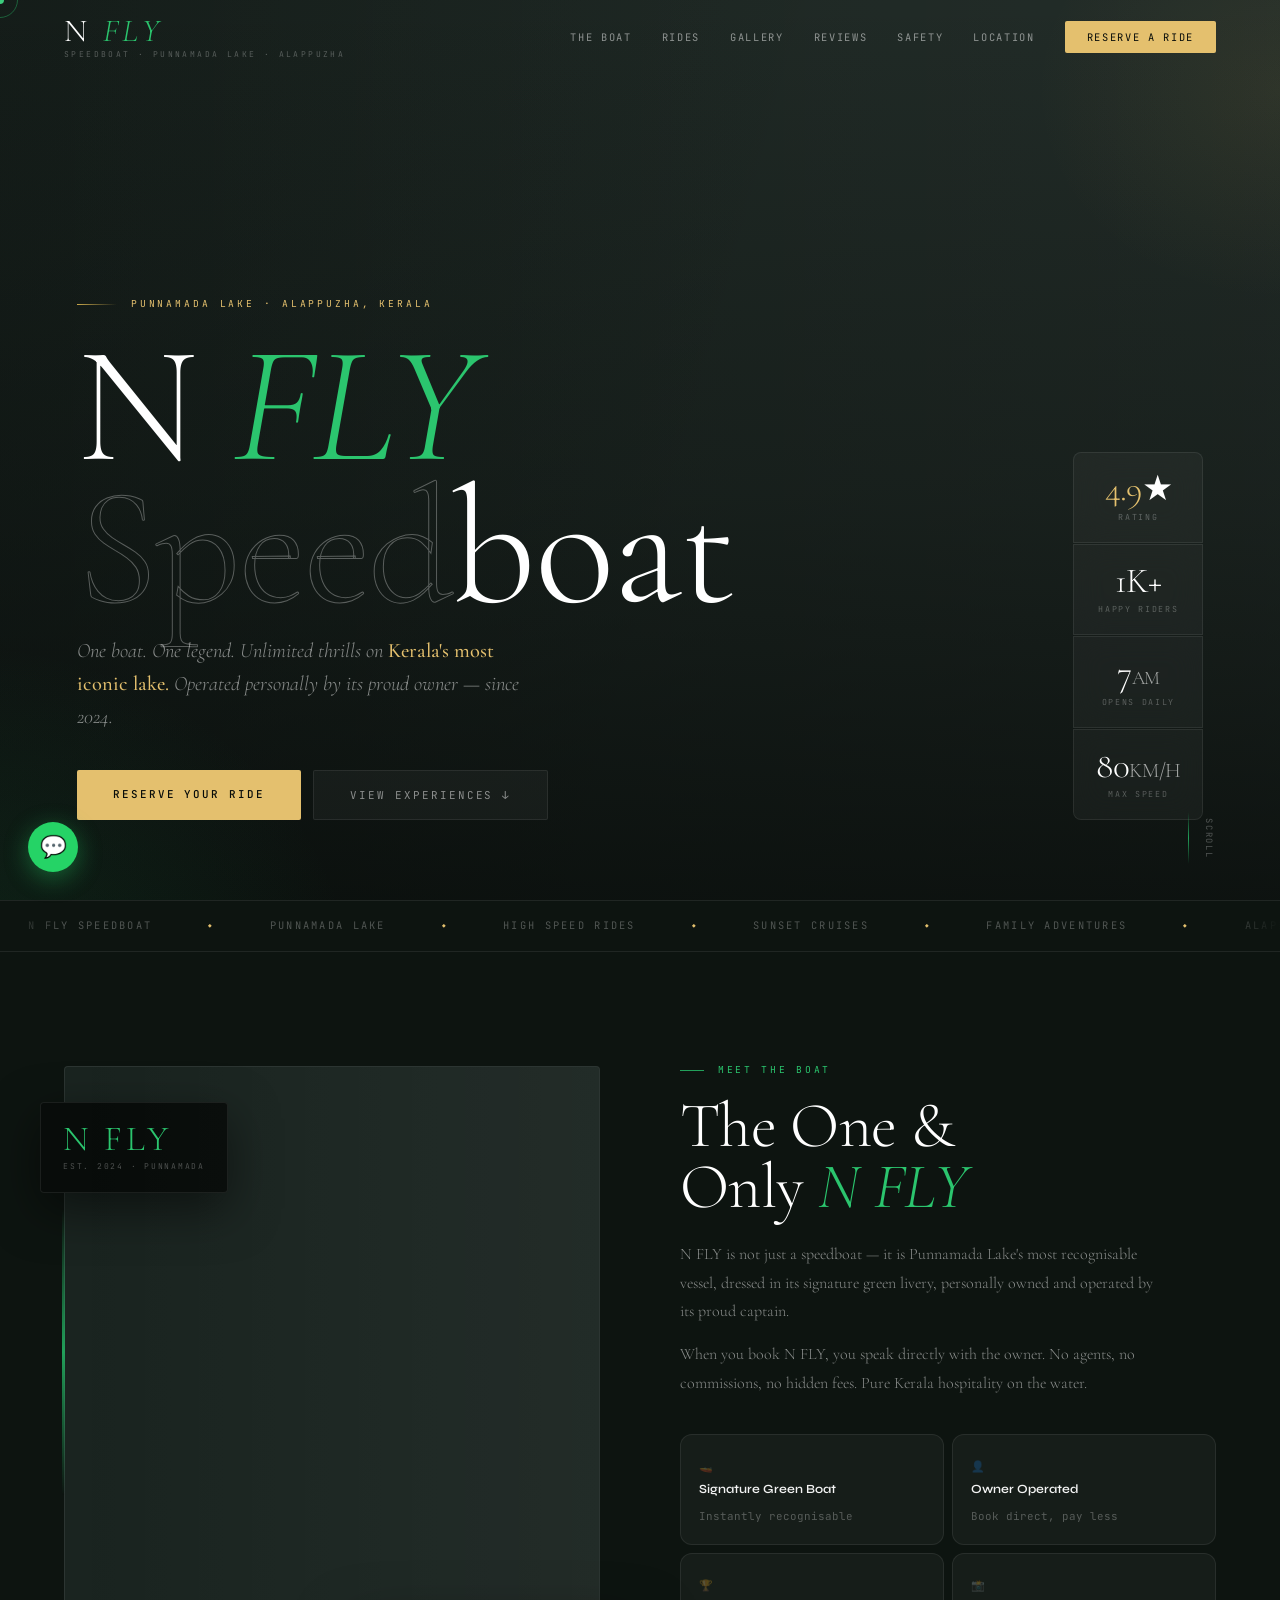
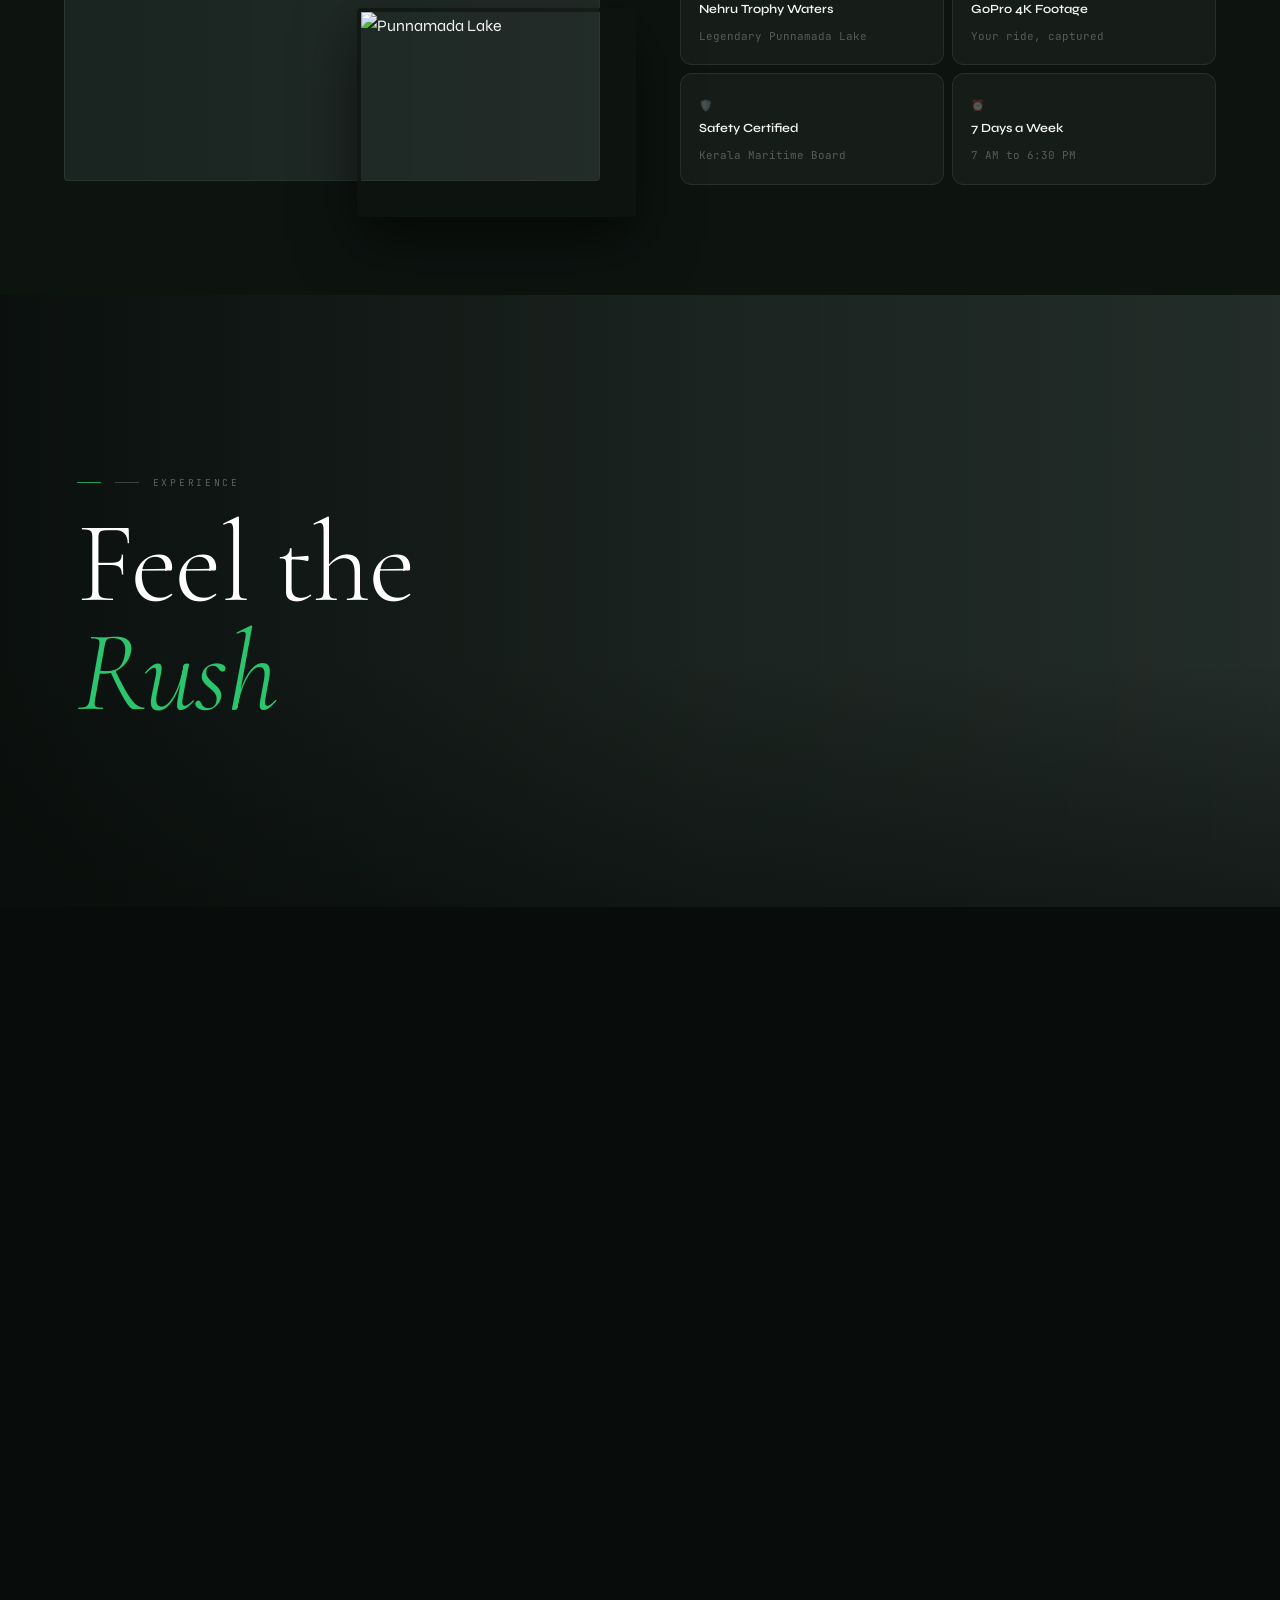
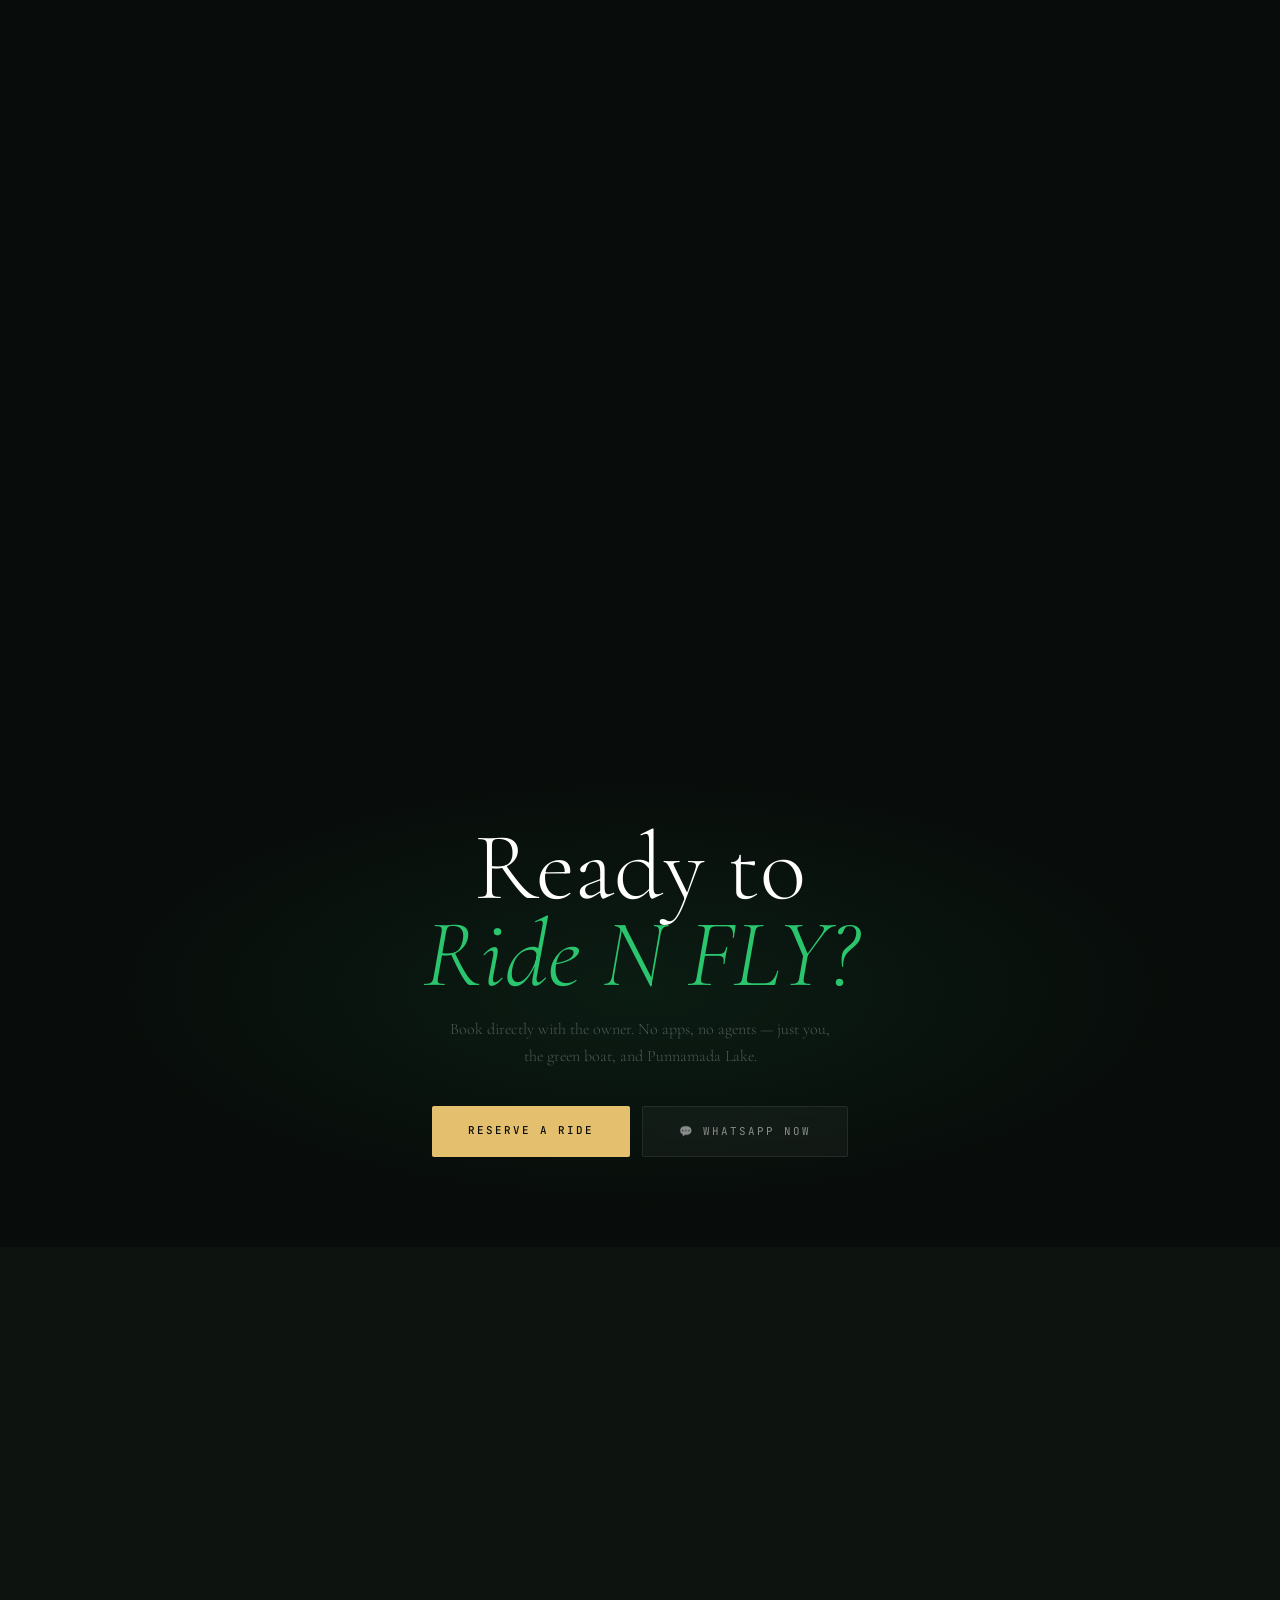
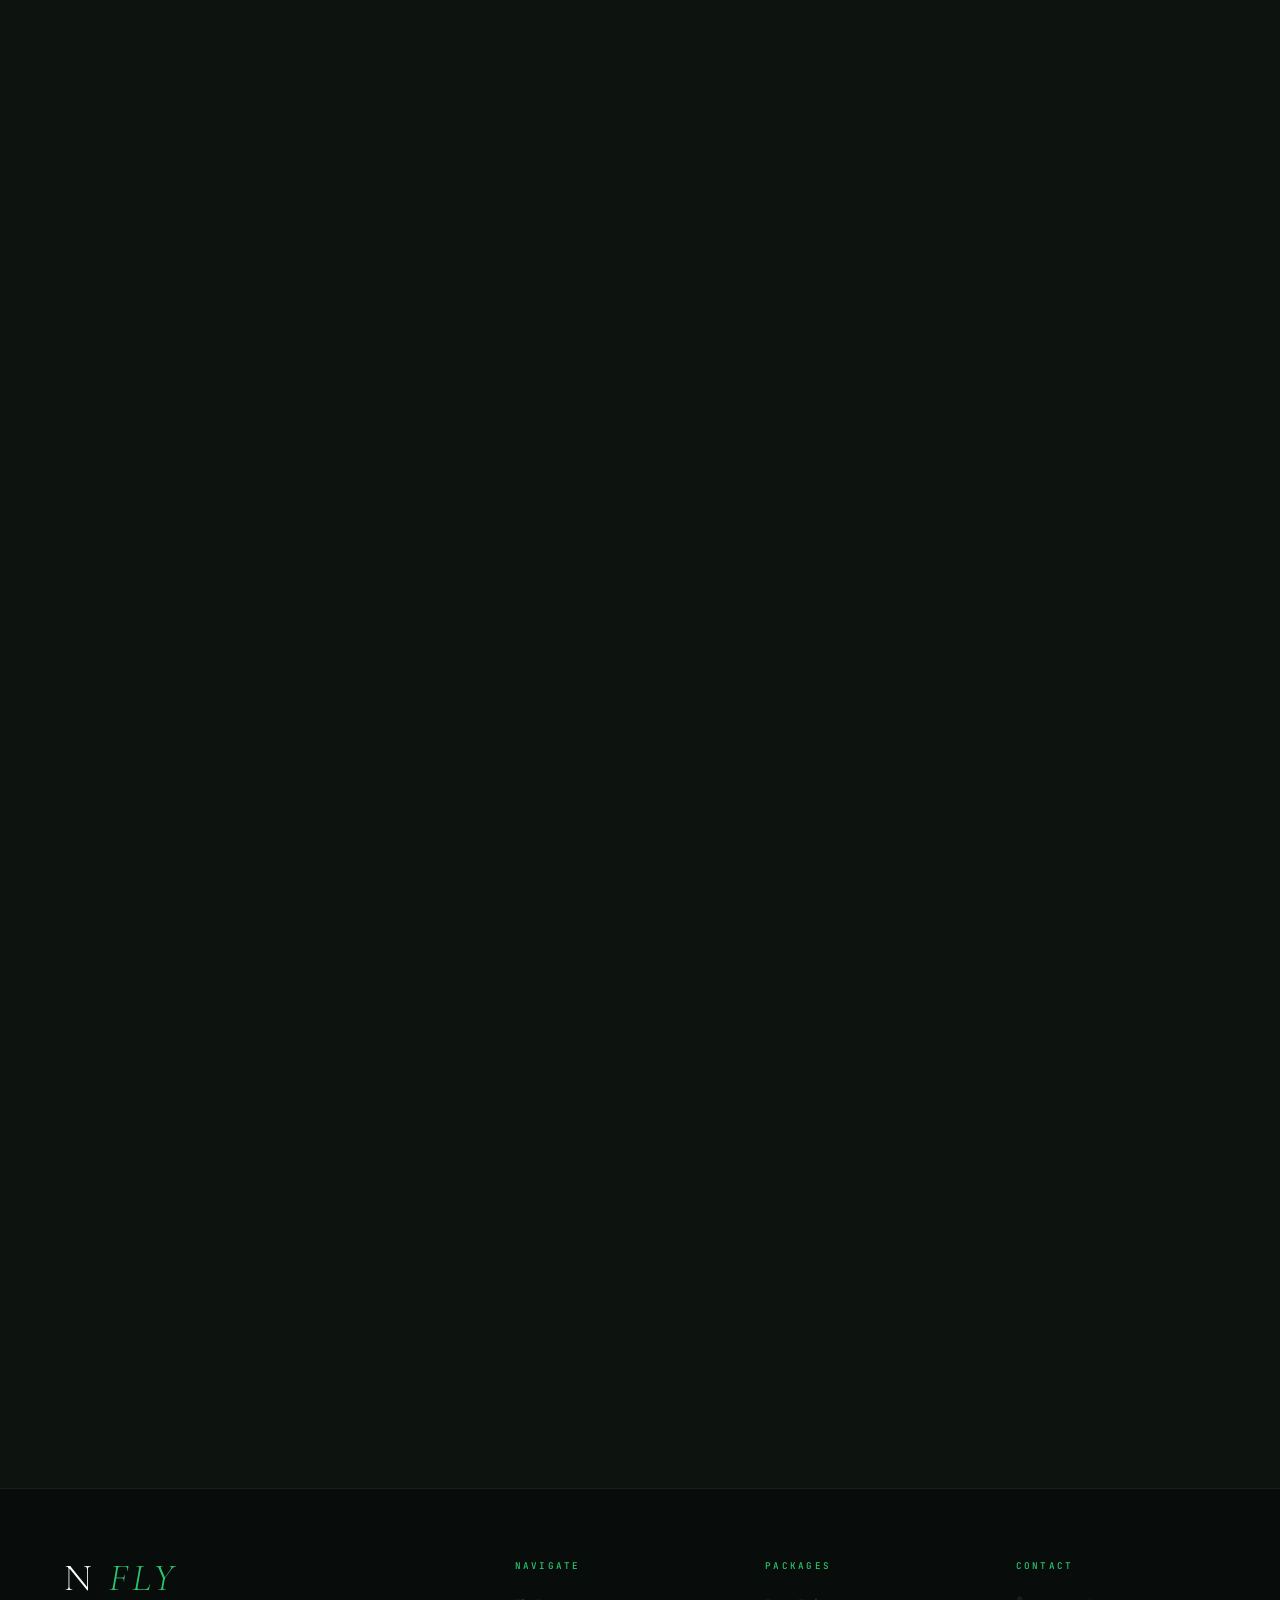
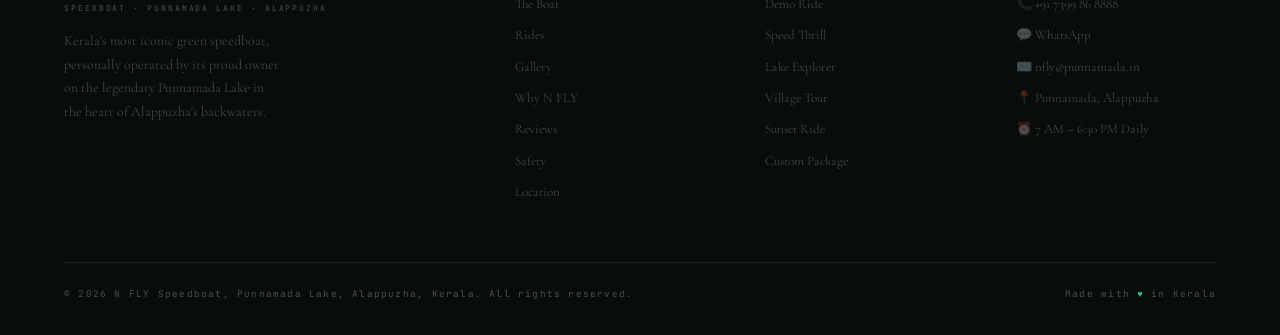
==== commit 3d96c3bd: "changed contact number and ride packages" ====
--- a/index.html
+++ b/index.html
@@ -17,232 +17,196 @@
   <meta name="theme-color" content="#00ff9c">
   <meta property="og:title" content="N FLY Speedboat | Punnamada Lake, Alappuzha">
   <meta property="og:description"
-    content="Ride Kerala's most iconic speedboat. Book thrilling rides, sunset cruises & private tours on Punnamada Lake.">
+    content="Ride Kerala's most iconic speedboat. Book thrilling rides, sunset cruises and private tours on Punnamada Lake.">
   <meta property="og:image" content="https://nfly.starkcabs.in/assets/img/logo.png">
   <meta property="og:url" content="https://nfly.starkcabs.in/">
   <meta property="og:type" content="website">
   <meta name="twitter:card" content="summary_large_image">
-  <meta name="twitter:title" content="N FLY Speedboat Alappuzha">
-  <meta name="twitter:description" content="High-speed boat rides & sunset cruises in Kerala backwaters.">
-  <meta name="twitter:image" content="https://nfly.starkcabs.in/assets/img/logo.png">
-  <script type="application/ld+json">
-  {
-    "@context": "https://schema.org",
-    "@type": "TouristAttraction",
-    "name": "N FLY Speedboat",
-    "description": "Premium speedboat rides on Punnamada Lake, Alappuzha, Kerala.",
-    "address": {"@type": "PostalAddress","addressLocality": "Alappuzha","addressRegion": "Kerala","addressCountry": "India"},
-    "areaServed": "Kerala",
-    "url": "https://nfly.starkcabs.in",
-    "image": "https://nfly.starkcabs.in/assets/img/logo.png"
-  }
-  </script>
+  <script
+    type="application/ld+json">{"@context":"https://schema.org","@type":"TouristAttraction","name":"N FLY Speedboat","description":"Premium speedboat rides on Punnamada Lake, Alappuzha, Kerala.","address":{"@type":"PostalAddress","addressLocality":"Alappuzha","addressRegion":"Kerala","addressCountry":"India"},"url":"https://nfly.starkcabs.in"}</script>
   <link rel="preconnect" href="https://fonts.googleapis.com">
   <link rel="preconnect" href="https://fonts.gstatic.com" crossorigin>
   <link
-    href="https://fonts.googleapis.com/css2?family=Cormorant+Garamond:wght@300;400;500;600&family=Syne:wght@400;500;600;700;800&family=JetBrains+Mono:wght@300;400;500&display=swap"
+    href="https://fonts.googleapis.com/css2?family=Cormorant+Garamond:wght@300;400;600&family=Syne:wght@400;600;700;800&family=JetBrains+Mono:wght@300;400&display=swap"
     rel="stylesheet">
-
+  <link rel="preload" as="image"
+    href="https://res.cloudinary.com/starkcab/image/upload/v1777697229/Nfly/20250830_120406.jpg_wc5yub.jpg">
   <style>
     *,
     *::before,
     *::after {
       box-sizing: border-box;
       margin: 0;
-      padding: 0;
+      padding: 0
     }
 
     :root {
-      --obsidian: #080c0a;
-      --obsidian2: #0d1410;
-      --obsidian3: #111a14;
-      --charcoal: #1a2420;
-      --charcoal2: #243028;
-      --emerald: #1a7a45;
-      --emerald2: #22a05a;
-      --emerald3: #2bc56e;
-      --emerald-dim: rgba(34, 160, 90, 0.15);
-      --emerald-glow: rgba(43, 197, 110, 0.08);
-      --gold: #c9a84c;
-      --gold2: #e4c06e;
-      --gold3: #f2d689;
-      --gold-dim: rgba(201, 168, 76, 0.15);
-      --white: #ffffff;
-      --cream: #f5f0e8;
-      --text-primary: rgba(255, 255, 255, 0.95);
-      --text-secondary: rgba(255, 255, 255, 0.5);
-      --text-muted: rgba(255, 255, 255, 0.28);
-      --glass: rgba(255, 255, 255, 0.04);
-      --glass-border: rgba(255, 255, 255, 0.08);
-      --glass-hover: rgba(255, 255, 255, 0.07);
+      --bg0: #080c0a;
+      --bg1: #0d1410;
+      --bg2: #111a14;
+      --ch: #1a2420;
+      --em: #1a7a45;
+      --em2: #22a05a;
+      --em3: #2bc56e;
+      --em-dim: rgba(34, 160, 90, .15);
+      --gd: #c9a84c;
+      --gd2: #e4c06e;
+      --gd3: #f2d689;
+      --gd-dim: rgba(201, 168, 76, .15);
+      --w: rgba(255, 255, 255, .95);
+      --ws: rgba(255, 255, 255, .5);
+      --wm: rgba(255, 255, 255, .28);
+      --gl: rgba(255, 255, 255, .04);
+      --glb: rgba(255, 255, 255, .08);
+      --glh: rgba(255, 255, 255, .07);
       --serif: 'Cormorant Garamond', Georgia, serif;
       --sans: 'Syne', sans-serif;
       --mono: 'JetBrains Mono', monospace;
-      --r: 14px;
-      --r-lg: 22px;
-      --r-xl: 32px;
     }
 
     html {
-      scroll-behavior: smooth;
+      scroll-behavior: smooth
     }
 
     body {
-      background: var(--obsidian);
-      color: var(--text-primary);
+      background: var(--bg0);
+      color: var(--w);
       font-family: var(--sans);
       font-weight: 400;
       line-height: 1.7;
       overflow-x: hidden;
-      cursor: none;
-    }
-
-    /* ── iOS: make sure videos never block layout ── */
+      cursor: none
+    }
+
     video {
-      -webkit-playsinline: true;
       display: block;
-      /* Prevent iOS from showing default video controls overlay */
-      -webkit-appearance: none;
-    }
-
-    /* ────────────────────────────────────
-       CUSTOM CURSOR (desktop only)
-    ──────────────────────────────────── */
-    .cursor-dot {
+      -webkit-appearance: none
+    }
+
+    ::-webkit-scrollbar {
+      width: 2px
+    }
+
+    ::-webkit-scrollbar-track {
+      background: var(--bg0)
+    }
+
+    ::-webkit-scrollbar-thumb {
+      background: var(--em2)
+    }
+
+    /* CURSOR */
+    .cur-dot,
+    .cur-ring {
       position: fixed;
       z-index: 9999;
       pointer-events: none;
+      border-radius: 50%;
+      transform: translate(-50%, -50%)
+    }
+
+    .cur-dot {
       width: 8px;
       height: 8px;
-      border-radius: 50%;
-      background: var(--emerald3);
-      transform: translate(-50%, -50%);
-      transition: transform 0.1s ease, opacity 0.2s;
+      background: var(--em3);
       mix-blend-mode: screen;
-    }
-
-    .cursor-ring {
-      position: fixed;
-      z-index: 9998;
-      pointer-events: none;
+      transition: opacity .2s
+    }
+
+    .cur-ring {
       width: 36px;
       height: 36px;
-      border-radius: 50%;
-      border: 1px solid rgba(43, 197, 110, 0.4);
-      transform: translate(-50%, -50%);
-      transition: all 0.15s ease;
-    }
-
-    body:has(a:hover) .cursor-ring,
-    body:has(button:hover) .cursor-ring {
+      z-index: 9998;
+      border: 1px solid rgba(43, 197, 110, .4);
+      transition: all .15s ease
+    }
+
+    body:has(a:hover) .cur-ring,
+    body:has(button:hover) .cur-ring {
       transform: translate(-50%, -50%) scale(1.8);
-      border-color: var(--gold);
-    }
-
-    @media (hover: none) {
-
-      .cursor-dot,
-      .cursor-ring {
-        display: none;
+      border-color: var(--gd)
+    }
+
+    @media(hover:none) {
+
+      .cur-dot,
+      .cur-ring {
+        display: none
       }
 
       body {
-        cursor: auto;
-      }
-    }
-
-    ::-webkit-scrollbar {
-      width: 2px;
-    }
-
-    ::-webkit-scrollbar-track {
-      background: var(--obsidian);
-    }
-
-    ::-webkit-scrollbar-thumb {
-      background: var(--emerald2);
-    }
-
-    /* ────────────────────────────────────
-       NAVIGATION
-    ──────────────────────────────────── */
+        cursor: auto
+      }
+    }
+
+    /* NAV */
     nav {
       position: fixed;
       top: 0;
       left: 0;
       right: 0;
       z-index: 800;
-      height: 80px;
+      height: 72px;
       display: flex;
       align-items: center;
       justify-content: space-between;
-      padding: 0 clamp(24px, 5vw, 80px);
-      transition: all 0.5s cubic-bezier(0.4, 0, 0.2, 1);
-    }
-
-    nav::after {
-      content: '';
-      position: absolute;
-      inset: 0;
-      z-index: -1;
-      background: transparent;
-      transition: all 0.5s;
-    }
-
-    nav.scrolled::after {
-      background: rgba(8, 12, 10, 0.92);
-      backdrop-filter: blur(24px) saturate(1.5);
-      border-bottom: 1px solid rgba(43, 197, 110, 0.12);
-      box-shadow: 0 8px 60px rgba(0, 0, 0, 0.5);
+      padding: 0 clamp(18px, 5vw, 72px);
+      transition: background .4s, box-shadow .4s
+    }
+
+    nav.scrolled {
+      background: rgba(8, 12, 10, .93);
+      backdrop-filter: blur(20px);
+      border-bottom: 1px solid rgba(43, 197, 110, .1);
+      box-shadow: 0 6px 40px rgba(0, 0, 0, .5)
     }
 
     .nav-logo {
       text-decoration: none;
       display: flex;
       flex-direction: column;
-      line-height: 1;
+      line-height: 1
     }
 
     .logo-mark {
       font-family: var(--serif);
-      font-size: 2.1rem;
+      font-size: 2rem;
       font-weight: 300;
-      letter-spacing: 0.14em;
-      color: var(--white);
-      line-height: 1;
+      letter-spacing: .14em;
+      color: #fff;
+      line-height: 1
     }
 
     .logo-mark em {
       font-style: italic;
-      color: var(--emerald3);
+      color: var(--em3)
     }
 
     .logo-sub {
       font-family: var(--mono);
-      font-size: 0.52rem;
-      letter-spacing: 0.32em;
+      font-size: .5rem;
+      letter-spacing: .3em;
       text-transform: uppercase;
-      color: var(--text-muted);
-      margin-top: 3px;
+      color: var(--wm);
+      margin-top: 3px
     }
 
     .nav-links {
       display: flex;
-      gap: 36px;
+      gap: 30px;
       list-style: none;
-      align-items: center;
+      align-items: center
     }
 
     .nav-links a {
       font-family: var(--mono);
-      font-size: 0.68rem;
-      font-weight: 400;
-      letter-spacing: 0.16em;
+      font-size: .65rem;
+      letter-spacing: .16em;
       text-transform: uppercase;
-      color: var(--text-secondary);
+      color: var(--ws);
       text-decoration: none;
-      transition: color 0.25s;
-      position: relative;
+      transition: color .2s;
+      position: relative
     }
 
     .nav-links a::after {
@@ -252,275 +216,205 @@
       left: 0;
       right: 0;
       height: 1px;
-      background: var(--emerald3);
+      background: var(--em3);
       transform: scaleX(0);
       transform-origin: left;
-      transition: transform 0.3s cubic-bezier(0.4, 0, 0.2, 1);
+      transition: transform .25s
     }
 
     .nav-links a:hover {
-      color: var(--white);
+      color: #fff
     }
 
     .nav-links a:hover::after {
-      transform: scaleX(1);
+      transform: scaleX(1)
     }
 
     .nav-book {
-      font-family: var(--mono);
-      font-size: 0.65rem;
-      font-weight: 500;
-      letter-spacing: 0.2em;
-      text-transform: uppercase;
-      color: var(--obsidian) !important;
-      background: var(--gold2);
-      padding: 10px 26px;
+      color: var(--bg0) !important;
+      background: var(--gd2);
+      padding: 9px 22px;
       border-radius: 2px;
-      text-decoration: none;
-      transition: all 0.25s !important;
+      transition: background .2s, transform .2s !important
     }
 
     .nav-book::after {
-      display: none !important;
+      display: none !important
     }
 
     .nav-book:hover {
-      background: var(--gold3) !important;
+      background: var(--gd3) !important;
       transform: translateY(-1px);
-      box-shadow: 0 8px 30px rgba(201, 168, 76, 0.3);
+      box-shadow: 0 6px 24px rgba(201, 168, 76, .3)
     }
 
     .hamburger {
       display: none;
       flex-direction: column;
-      gap: 6px;
-      width: 44px;
-      height: 44px;
+      gap: 5px;
+      width: 42px;
+      height: 42px;
       cursor: pointer;
       align-items: center;
       justify-content: center;
-      border: 1px solid var(--glass-border);
+      border: 1px solid var(--glb);
       border-radius: 4px;
-      background: var(--glass);
-      transition: all 0.3s;
+      background: var(--gl)
     }
 
     .hamburger span {
       display: block;
       width: 20px;
       height: 1px;
-      background: var(--text-secondary);
-      transition: all 0.3s;
+      background: var(--ws);
+      transition: all .25s
     }
 
     .hamburger.active span:nth-child(1) {
-      transform: translateY(7px) rotate(45deg);
+      transform: translateY(6px) rotate(45deg)
     }
 
     .hamburger.active span:nth-child(2) {
-      opacity: 0;
+      opacity: 0
     }
 
     .hamburger.active span:nth-child(3) {
-      transform: translateY(-7px) rotate(-45deg);
-    }
-
-    .mobile-menu {
+      transform: translateY(-6px) rotate(-45deg)
+    }
+
+    .mob-menu {
       position: fixed;
-      top: 80px;
+      top: 72px;
       left: 0;
       right: 0;
-      background: rgba(8, 12, 10, 0.97);
-      backdrop-filter: blur(24px);
-      border-bottom: 1px solid var(--glass-border);
-      padding: 24px clamp(24px, 5vw, 80px) 36px;
+      background: rgba(8, 12, 10, .97);
+      backdrop-filter: blur(20px);
+      border-bottom: 1px solid var(--glb);
+      padding: 20px clamp(18px, 5vw, 72px) 30px;
       z-index: 790;
       display: none;
-      flex-direction: column;
-      gap: 0;
-    }
-
-    .mobile-menu.open {
-      display: flex;
-    }
-
-    .mobile-menu a {
+      flex-direction: column
+    }
+
+    .mob-menu.open {
+      display: flex
+    }
+
+    .mob-menu a {
       display: block;
-      padding: 15px 0;
+      padding: 13px 0;
       font-family: var(--mono);
-      font-size: 0.82rem;
-      font-weight: 400;
-      letter-spacing: 0.14em;
+      font-size: .78rem;
+      letter-spacing: .14em;
       text-transform: uppercase;
-      color: var(--text-secondary);
+      color: var(--ws);
       text-decoration: none;
-      border-bottom: 1px solid var(--glass-border);
-      transition: color 0.2s, padding-left 0.2s;
-    }
-
-    .mobile-menu a:hover {
-      color: var(--emerald3);
-      padding-left: 8px;
-    }
-
-    .mobile-menu .mob-cta {
-      margin-top: 18px;
+      border-bottom: 1px solid var(--glb);
+      transition: color .15s, padding-left .15s
+    }
+
+    .mob-menu a:hover {
+      color: var(--em3);
+      padding-left: 6px
+    }
+
+    .mob-cta {
+      margin-top: 16px !important;
       text-align: center;
-      background: var(--gold2);
-      color: var(--obsidian) !important;
+      background: var(--gd2);
+      color: var(--bg0) !important;
       border: none !important;
       border-radius: 2px;
-      padding: 14px !important;
-      font-weight: 500 !important;
+      padding: 13px !important;
+      font-weight: 600 !important
     }
 
     @media(max-width:900px) {
       .nav-links {
-        display: none;
+        display: none
       }
 
       .hamburger {
-        display: flex;
-      }
-    }
-
-    .noise {
-      position: fixed;
-      inset: 0;
-      z-index: 1;
-      pointer-events: none;
-      opacity: 0.025;
-      background-image: url("data:image/svg+xml,%3Csvg viewBox='0 0 256 256' xmlns='http://www.w3.org/2000/svg'%3E%3Cfilter id='n'%3E%3CfeTurbulence type='fractalNoise' baseFrequency='0.9' numOctaves='4' stitchTiles='stitch'/%3E%3C/filter%3E%3Crect width='100%25' height='100%25' filter='url(%23n)'/%3E%3C/svg%3E");
-      background-size: 200px 200px;
-    }
-
-    /* ────────────────────────────────────
-       VIDEO WRAPPER — the key iOS fix
-       All videos wrapped in .vid-wrap get
-       these properties to ensure iOS compat
-    ──────────────────────────────────── */
-    .vid-wrap {
+        display: flex
+      }
+    }
+
+    /* VIDEO WRAPPER */
+    .vw {
       position: relative;
       overflow: hidden;
-      /* iOS needs a background color behind video while loading */
-      background: var(--charcoal);
-    }
-
-    /* The poster image shows while video is loading / paused on iOS */
-    .vid-wrap video {
+      background: var(--ch)
+    }
+
+    .vw video {
       width: 100%;
       height: 100%;
-      object-fit: cover;
-      display: block;
-      /* Critical iOS Safari flags */
-      -webkit-playsinline: true;
-      /* Prevent black flash on iOS */
-      background: transparent;
-    }
-
-    /* Loading shimmer shown before video plays */
-    .vid-wrap::before {
+      object-fit: cover
+    }
+
+    .vw::after {
       content: '';
       position: absolute;
       inset: 0;
       z-index: 1;
-      background: linear-gradient(90deg, transparent 0%, rgba(255, 255, 255, 0.04) 50%, transparent 100%);
+      pointer-events: none;
+      background: linear-gradient(90deg, transparent, rgba(255, 255, 255, .04), transparent);
       background-size: 200% 100%;
-      animation: shimmer 2s infinite;
-      pointer-events: none;
-      opacity: 1;
-      transition: opacity 0.5s;
-    }
-
-    .vid-wrap.loaded::before {
+      animation: shimmer 2s linear infinite;
+      transition: opacity .5s
+    }
+
+    .vw.playing::after {
       opacity: 0;
+      animation: none
     }
 
     @keyframes shimmer {
       from {
-        background-position: -200% 0;
+        background-position: -200% 0
       }
 
       to {
-        background-position: 200% 0;
-      }
-    }
-
-    /* ────────────────────────────────────
-       HERO
-    ──────────────────────────────────── */
+        background-position: 200% 0
+      }
+    }
+
+    /* HERO */
     #hero {
       position: relative;
-      min-height: 100vh;
+      min-height: 100svh;
       display: grid;
-      grid-template-columns: 1fr;
       align-items: end;
-      overflow: hidden;
-      padding: 0 clamp(24px, 6vw, 90px) 90px;
+      padding: 0 clamp(18px, 6vw, 80px) 80px;
+      overflow: hidden
     }
 
     .hero-bg {
       position: absolute;
       inset: 0;
-      z-index: 0;
-    }
-
-    /* Hero video fills full background */
-    .hero-bg .vid-wrap {
+      z-index: 0
+    }
+
+    .hero-bg .vw {
       width: 100%;
-      height: 100%;
-    }
-
-    .hero-bg .vid-wrap video {
-      width: 100%;
-      height: 100%;
-      object-fit: cover;
+      height: 100%
+    }
+
+    .hero-bg::after {
+      content: '';
+      position: absolute;
+      inset: 0;
+      z-index: 1;
+      background: linear-gradient(to top, rgba(8, 12, 10, .8) 0%, rgba(8, 12, 10, .35) 45%, transparent 100%), linear-gradient(105deg, rgba(8, 12, 10, .3) 0%, transparent 55%)
     }
 
     .hero-bg::before {
       content: '';
       position: absolute;
       inset: 0;
-      z-index: 1;
-      background:
-        linear-gradient(to top, rgba(8, 12, 10, 0.75) 0%, rgba(8, 12, 10, 0.4) 40%, rgba(8, 12, 10, 0.05) 75%, transparent 100%),
-        linear-gradient(105deg, rgba(8, 12, 10, 0.35) 0%, transparent 60%);
-    }
-
-    .hero-glow {
-      position: absolute;
       z-index: 2;
       pointer-events: none;
-      border-radius: 50%;
-      filter: blur(120px);
-      animation: glowDrift 8s ease-in-out infinite alternate;
-    }
-
-    .hero-glow-1 {
-      width: 600px;
-      height: 600px;
-      bottom: -100px;
-      left: -100px;
-      background: radial-gradient(circle, rgba(34, 160, 90, 0.18) 0%, transparent 70%);
-    }
-
-    .hero-glow-2 {
-      width: 400px;
-      height: 400px;
-      top: 10%;
-      right: 5%;
-      background: radial-gradient(circle, rgba(201, 168, 76, 0.1) 0%, transparent 70%);
-      animation-delay: -4s;
-    }
-
-    @keyframes glowDrift {
-      from {
-        transform: translate(0, 0) scale(1);
-      }
-
-      to {
-        transform: translate(30px, -30px) scale(1.1);
-      }
+      background: radial-gradient(ellipse 600px 500px at -5% 110%, rgba(34, 160, 90, .14), transparent 70%), radial-gradient(ellipse 350px 300px at 100% 10%, rgba(201, 168, 76, .08), transparent 70%)
     }
 
     .hero-content {
@@ -529,491 +423,472 @@
       display: grid;
       grid-template-columns: 1fr auto;
       align-items: end;
-      gap: 40px;
+      gap: 36px
     }
 
     .hero-eyebrow {
       display: inline-flex;
       align-items: center;
-      gap: 16px;
+      gap: 14px;
       font-family: var(--mono);
-      font-size: 0.64rem;
-      font-weight: 400;
-      letter-spacing: 0.32em;
+      font-size: .6rem;
+      letter-spacing: .3em;
       text-transform: uppercase;
-      color: var(--gold2);
-      margin-bottom: 28px;
-      animation: slideUp 0.9s cubic-bezier(0.16, 1, 0.3, 1) 0.2s both;
-      margin-top: 100px;
-    }
-
-    .hero-eyebrow-line {
+      color: var(--gd2);
+      margin-bottom: 24px;
+      margin-top: 90px;
+      animation: slideUp .8s cubic-bezier(.16, 1, .3, 1) .15s both
+    }
+
+    .eyebrow-line {
       display: block;
-      width: 48px;
+      width: 40px;
       height: 1px;
-      background: linear-gradient(to right, var(--gold), transparent);
+      background: linear-gradient(to right, var(--gd), transparent)
     }
 
     .hero-h1 {
       font-family: var(--serif);
-      font-size: clamp(6rem, 14vw, 13rem);
+      font-size: clamp(5.5rem, 13vw, 12rem);
       font-weight: 300;
-      line-height: 0.85;
-      letter-spacing: -0.01em;
-      color: var(--white);
-      animation: slideUp 0.9s cubic-bezier(0.16, 1, 0.3, 1) 0.35s both;
+      line-height: .85;
+      letter-spacing: -.01em;
+      color: #fff;
+      animation: slideUp .8s cubic-bezier(.16, 1, .3, 1) .3s both
     }
 
     .hero-h1 .accent {
-      color: var(--emerald3);
-      font-style: italic;
+      color: var(--em3);
+      font-style: italic
     }
 
     .hero-h1 .outline {
-      -webkit-text-stroke: 1px rgba(255, 255, 255, 0.3);
-      color: transparent;
-    }
-
-    .hero-descriptor {
+      -webkit-text-stroke: 1px rgba(255, 255, 255, .3);
+      color: transparent
+    }
+
+    .hero-desc {
       font-family: var(--serif);
-      font-size: clamp(1.1rem, 1.8vw, 1.4rem);
+      font-size: clamp(1rem, 1.6vw, 1.3rem);
       font-weight: 300;
       font-style: italic;
-      color: var(--text-secondary);
-      margin-top: 18px;
-      margin-bottom: 40px;
-      max-width: 480px;
-      letter-spacing: 0.02em;
+      color: var(--ws);
+      margin-top: 16px;
+      margin-bottom: 36px;
+      max-width: 460px;
       line-height: 1.6;
-      animation: slideUp 0.9s cubic-bezier(0.16, 1, 0.3, 1) 0.48s both;
-    }
-
-    .hero-descriptor strong {
-      color: var(--gold2);
+      animation: slideUp .8s cubic-bezier(.16, 1, .3, 1) .42s both
+    }
+
+    .hero-desc strong {
+      color: var(--gd2);
       font-style: normal;
-      font-weight: 500;
+      font-weight: 500
     }
 
     .hero-actions {
       display: flex;
-      gap: 14px;
+      gap: 12px;
       flex-wrap: wrap;
-      animation: slideUp 0.9s cubic-bezier(0.16, 1, 0.3, 1) 0.6s both;
-    }
-
-    .btn-primary {
-      background: var(--gold2);
-      color: var(--obsidian);
-      padding: 16px 40px;
+      animation: slideUp .8s cubic-bezier(.16, 1, .3, 1) .54s both
+    }
+
+    .btn-p {
+      background: var(--gd2);
+      color: var(--bg0);
+      padding: 15px 36px;
       border-radius: 2px;
       font-family: var(--mono);
-      font-size: 0.7rem;
+      font-size: .68rem;
       font-weight: 500;
-      letter-spacing: 0.2em;
+      letter-spacing: .18em;
       text-transform: uppercase;
       text-decoration: none;
-      transition: all 0.3s cubic-bezier(0.4, 0, 0.2, 1);
+      transition: box-shadow .25s;
       position: relative;
-      overflow: hidden;
-    }
-
-    .btn-primary::before {
+      overflow: hidden
+    }
+
+    .btn-p::before {
       content: '';
       position: absolute;
       inset: 0;
-      background: var(--gold3);
+      background: var(--gd3);
       transform: translateX(-101%);
-      transition: transform 0.3s cubic-bezier(0.4, 0, 0.2, 1);
-    }
-
-    .btn-primary:hover::before {
-      transform: translateX(0);
-    }
-
-    .btn-primary span {
+      transition: transform .28s cubic-bezier(.4, 0, .2, 1)
+    }
+
+    .btn-p:hover::before {
+      transform: translateX(0)
+    }
+
+    .btn-p span {
       position: relative;
-      z-index: 1;
-    }
-
-    .btn-primary:hover {
-      box-shadow: 0 12px 40px rgba(201, 168, 76, 0.3);
-    }
-
-    .btn-secondary {
-      border: 1px solid var(--glass-border);
-      color: var(--text-secondary);
-      padding: 16px 40px;
+      z-index: 1
+    }
+
+    .btn-p:hover {
+      box-shadow: 0 10px 32px rgba(201, 168, 76, .3)
+    }
+
+    .btn-s {
+      border: 1px solid var(--glb);
+      color: var(--ws);
+      padding: 15px 36px;
       border-radius: 2px;
       font-family: var(--mono);
-      font-size: 0.7rem;
-      font-weight: 400;
-      letter-spacing: 0.2em;
+      font-size: .68rem;
+      letter-spacing: .18em;
       text-transform: uppercase;
       text-decoration: none;
+      background: var(--gl);
       backdrop-filter: blur(8px);
-      background: var(--glass);
-      transition: all 0.3s;
-    }
-
-    .btn-secondary:hover {
-      border-color: rgba(255, 255, 255, 0.25);
-      color: var(--white);
-      background: var(--glass-hover);
+      transition: all .25s
+    }
+
+    .btn-s:hover {
+      border-color: rgba(255, 255, 255, .22);
+      color: #fff;
+      background: var(--glh)
     }
 
     .hero-stats {
       display: flex;
       flex-direction: column;
       gap: 1px;
-      animation: slideUp 0.9s cubic-bezier(0.16, 1, 0.3, 1) 0.7s both;
+      animation: slideUp .8s cubic-bezier(.16, 1, .3, 1) .64s both
     }
 
     .hstat {
-      background: var(--glass);
-      border: 1px solid var(--glass-border);
-      backdrop-filter: blur(20px);
-      padding: 20px 24px;
-      min-width: 130px;
+      background: var(--gl);
+      border: 1px solid var(--glb);
+      backdrop-filter: blur(16px);
+      padding: 18px 22px;
+      min-width: 120px;
       text-align: center;
-      transition: all 0.3s;
+      transition: background .25s, border-color .25s
     }
 
     .hstat:first-child {
-      border-radius: 8px 8px 0 0;
+      border-radius: 8px 8px 0 0
     }
 
     .hstat:last-child {
-      border-radius: 0 0 8px 8px;
+      border-radius: 0 0 8px 8px
     }
 
     .hstat:hover {
-      background: var(--glass-hover);
-      border-color: rgba(43, 197, 110, 0.3);
+      background: var(--glh);
+      border-color: rgba(43, 197, 110, .3)
     }
 
     .hstat-n {
       font-family: var(--serif);
-      font-size: 2.4rem;
+      font-size: 2.2rem;
       font-weight: 300;
-      color: var(--white);
+      color: #fff;
       line-height: 1;
-      letter-spacing: -0.02em;
+      letter-spacing: -.02em
     }
 
     .hstat-l {
       font-family: var(--mono);
-      font-size: 0.55rem;
-      letter-spacing: 0.2em;
+      font-size: .52rem;
+      letter-spacing: .2em;
       text-transform: uppercase;
-      color: var(--text-muted);
-      margin-top: 4px;
-    }
-
-    .hstat-accent {
-      color: var(--gold2);
+      color: var(--wm);
+      margin-top: 4px
+    }
+
+    .ha {
+      color: var(--gd2)
     }
 
     .hero-scroll {
       position: absolute;
-      bottom: 40px;
-      right: clamp(24px, 5vw, 80px);
+      bottom: 36px;
+      right: clamp(18px, 5vw, 72px);
       z-index: 3;
       display: flex;
       align-items: center;
-      gap: 14px;
-      animation: slideUp 1s cubic-bezier(0.16, 1, 0.3, 1) 0.9s both;
+      gap: 12px;
+      animation: slideUp .9s cubic-bezier(.16, 1, .3, 1) .8s both
     }
 
     .scroll-line {
       width: 1px;
-      height: 60px;
-      background: linear-gradient(to bottom, transparent, var(--emerald2), transparent);
-      animation: scrollPulse 2.5s ease-in-out infinite;
-    }
-
-    @keyframes scrollPulse {
+      height: 52px;
+      background: linear-gradient(to bottom, transparent, var(--em2), transparent);
+      animation: pulse 2.5s ease-in-out infinite
+    }
+
+    @keyframes pulse {
 
       0%,
       100% {
-        opacity: 0.3;
+        opacity: .3
       }
 
       50% {
-        opacity: 1;
-      }
-    }
-
-    .scroll-text {
+        opacity: 1
+      }
+    }
+
+    .scroll-txt {
       writing-mode: vertical-lr;
-      text-orientation: mixed;
       font-family: var(--mono);
-      font-size: 0.58rem;
-      letter-spacing: 0.22em;
+      font-size: .55rem;
+      letter-spacing: .2em;
       text-transform: uppercase;
-      color: var(--text-muted);
-    }
-
-    @media(max-width:700px) {
+      color: var(--wm)
+    }
+
+    @media(max-width:680px) {
       .hero-content {
-        grid-template-columns: 1fr;
+        grid-template-columns: 1fr
       }
 
       .hero-stats {
-        display: none;
+        display: none
       }
     }
 
     @keyframes slideUp {
       from {
         opacity: 0;
-        transform: translateY(40px);
+        transform: translateY(36px)
       }
 
       to {
         opacity: 1;
-        transform: translateY(0);
-      }
-    }
-
-    /* ────────────────────────────────────
-       MARQUEE
-    ──────────────────────────────────── */
-    .marquee-strip {
-      border-top: 1px solid var(--glass-border);
-      border-bottom: 1px solid var(--glass-border);
-      background: var(--obsidian2);
+        transform: translateY(0)
+      }
+    }
+
+    /* MARQUEE */
+    .mq-strip {
+      border-top: 1px solid var(--glb);
+      border-bottom: 1px solid var(--glb);
+      background: var(--bg1);
       overflow: hidden;
-      position: relative;
-      padding: 0;
-    }
-
-    .marquee-strip::before,
-    .marquee-strip::after {
+      position: relative
+    }
+
+    .mq-strip::before,
+    .mq-strip::after {
       content: '';
       position: absolute;
       top: 0;
       bottom: 0;
-      width: 80px;
+      width: 60px;
       z-index: 1;
-    }
-
-    .marquee-strip::before {
+      pointer-events: none
+    }
+
+    .mq-strip::before {
       left: 0;
-      background: linear-gradient(to right, var(--obsidian2), transparent);
-    }
-
-    .marquee-strip::after {
+      background: linear-gradient(to right, var(--bg1), transparent)
+    }
+
+    .mq-strip::after {
       right: 0;
-      background: linear-gradient(to left, var(--obsidian2), transparent);
-    }
-
-    .marquee-track {
+      background: linear-gradient(to left, var(--bg1), transparent)
+    }
+
+    .mq-track {
       display: inline-flex;
       align-items: center;
-      animation: marquee 28s linear infinite;
+      animation: mq 30s linear infinite;
       white-space: nowrap;
-      padding: 18px 0;
-    }
-
-    .marquee-item {
+      padding: 16px 0
+    }
+
+    .mq-item {
       font-family: var(--mono);
-      font-size: 0.68rem;
-      font-weight: 400;
-      letter-spacing: 0.24em;
+      font-size: .65rem;
+      letter-spacing: .22em;
       text-transform: uppercase;
-      color: var(--text-muted);
-      padding: 0 32px;
-    }
-
-    .marquee-dot {
-      color: var(--gold2);
-      font-size: 0.4rem;
-    }
-
-    @keyframes marquee {
+      color: var(--wm);
+      padding: 0 28px
+    }
+
+    .mq-dot {
+      color: var(--gd2);
+      font-size: .38rem
+    }
+
+    @keyframes mq {
       from {
-        transform: translateX(0);
+        transform: translateX(0)
       }
 
       to {
-        transform: translateX(-50%);
-      }
-    }
-
-    /* ────────────────────────────────────
-       SECTION UTILITIES
-    ──────────────────────────────────── */
+        transform: translateX(-50%)
+      }
+    }
+
+    /* SECTION UTILS */
     .sec {
       position: relative;
-    }
-
-    .sec-pad {
-      padding: 130px clamp(24px, 5vw, 90px);
-    }
-
-    .label {
+      content-visibility: auto;
+      contain-intrinsic-size: 0 800px
+    }
+
+    .sp {
+      padding: 110px clamp(18px, 5vw, 80px)
+    }
+
+    .lbl {
       font-family: var(--mono);
-      font-size: 0.62rem;
-      font-weight: 400;
-      letter-spacing: 0.3em;
+      font-size: .6rem;
+      letter-spacing: .28em;
       text-transform: uppercase;
-      color: var(--emerald3);
+      color: var(--em3);
       display: flex;
       align-items: center;
-      gap: 16px;
-      margin-bottom: 20px;
-    }
-
-    .label::before {
+      gap: 14px;
+      margin-bottom: 18px
+    }
+
+    .lbl::before {
       content: '';
       display: block;
-      width: 28px;
+      width: 24px;
       height: 1px;
-      background: var(--emerald2);
-    }
-
-    .label.gold-label {
-      color: var(--gold2);
-    }
-
-    .label.gold-label::before {
-      background: var(--gold);
-    }
-
-    .display {
+      background: var(--em2)
+    }
+
+    .lbl.g {
+      color: var(--gd2)
+    }
+
+    .lbl.g::before {
+      background: var(--gd)
+    }
+
+    .disp {
       font-family: var(--serif);
-      font-size: clamp(2.8rem, 5.5vw, 5.5rem);
+      font-size: clamp(2.6rem, 5vw, 5rem);
       font-weight: 300;
-      line-height: 0.95;
-      letter-spacing: -0.01em;
-      color: var(--white);
-    }
-
-    .display em {
+      line-height: .95;
+      letter-spacing: -.01em;
+      color: #fff
+    }
+
+    .disp em {
       font-style: italic;
-      color: var(--emerald3);
-    }
-
-    .display .gold-em {
-      font-style: italic;
-      color: var(--gold2);
-    }
-
-    .body-text {
+      color: var(--em3)
+    }
+
+    .body-t {
       font-family: var(--serif);
-      font-size: 1.05rem;
+      font-size: 1rem;
       font-weight: 300;
       line-height: 1.8;
-      color: var(--text-secondary);
-      max-width: 500px;
-    }
-
-    .rv {
-      opacity: 0;
-      transform: translateY(30px);
-      transition: opacity 0.8s cubic-bezier(0.16, 1, 0.3, 1), transform 0.8s cubic-bezier(0.16, 1, 0.3, 1);
-    }
-
-    .rv.on {
-      opacity: 1;
-      transform: translateY(0);
-    }
-
-    .rv-l {
-      opacity: 0;
-      transform: translateX(-30px);
-      transition: opacity 0.8s cubic-bezier(0.16, 1, 0.3, 1), transform 0.8s cubic-bezier(0.16, 1, 0.3, 1);
-    }
-
-    .rv-l.on {
-      opacity: 1;
-      transform: translateX(0);
-    }
-
+      color: var(--ws);
+      max-width: 480px
+    }
+
+    .rule {
+      border: none;
+      height: 1px;
+      background: var(--glb);
+      margin: 0
+    }
+
+    .rv,
+    .rv-l,
     .rv-r {
       opacity: 0;
-      transform: translateX(30px);
-      transition: opacity 0.8s cubic-bezier(0.16, 1, 0.3, 1), transform 0.8s cubic-bezier(0.16, 1, 0.3, 1);
-    }
-
+      transition: opacity .7s cubic-bezier(.16, 1, .3, 1), transform .7s cubic-bezier(.16, 1, .3, 1)
+    }
+
+    .rv {
+      transform: translateY(28px)
+    }
+
+    .rv-l {
+      transform: translateX(-28px)
+    }
+
+    .rv-r {
+      transform: translateX(28px)
+    }
+
+    .rv.on,
+    .rv-l.on,
     .rv-r.on {
       opacity: 1;
-      transform: translateX(0);
-    }
-
-    /* ────────────────────────────────────
-       ABOUT
-    ──────────────────────────────────── */
+      transform: translate(0)
+    }
+
+    /* ABOUT */
     #about {
-      background: var(--obsidian2);
+      background: var(--bg1)
     }
 
     .about-wrap {
       display: grid;
       grid-template-columns: 1fr 1fr;
-      gap: 100px;
-      align-items: center;
+      gap: 80px;
+      align-items: center
     }
 
     .about-media {
-      position: relative;
-    }
-
-    /* About main media — video or image */
-    .about-media .vid-wrap,
-    .about-img-main {
+      position: relative
+    }
+
+    .about-media .vw {
       width: 100%;
       aspect-ratio: 3/4;
-      object-fit: cover;
-      display: block;
       border-radius: 4px;
-      border: 1px solid var(--glass-border);
-    }
-
-    .about-media .vid-wrap video {
-      aspect-ratio: 3/4;
+      border: 1px solid var(--glb)
+    }
+
+    .about-media .vw video {
+      aspect-ratio: 3/4
     }
 
     .about-float {
       position: absolute;
-      bottom: -40px;
-      right: -40px;
-      width: 55%;
+      bottom: -36px;
+      right: -36px;
+      width: 52%;
       aspect-ratio: 4/3;
       object-fit: cover;
       border-radius: 4px;
-      border: 4px solid var(--obsidian2);
-      box-shadow: 0 30px 80px rgba(0, 0, 0, 0.6);
+      border: 4px solid var(--bg1);
+      box-shadow: 0 24px 60px rgba(0, 0, 0, .6)
     }
 
     .about-badge {
       position: absolute;
-      top: 40px;
-      left: -28px;
-      background: var(--obsidian);
-      border: 1px solid var(--glass-border);
-      backdrop-filter: blur(20px);
-      padding: 20px 24px;
+      top: 36px;
+      left: -24px;
+      background: var(--bg0);
+      border: 1px solid var(--glb);
+      backdrop-filter: blur(16px);
+      padding: 18px 22px;
       border-radius: 4px;
-      box-shadow: 0 20px 60px rgba(0, 0, 0, 0.5);
-    }
-
-    .badge-title {
+      box-shadow: 0 16px 48px rgba(0, 0, 0, .5)
+    }
+
+    .badge-t {
       font-family: var(--serif);
-      font-size: 2.4rem;
+      font-size: 2.2rem;
       font-weight: 300;
-      color: var(--emerald3);
+      color: var(--em3);
       line-height: 1;
-      letter-spacing: 0.1em;
-    }
-
-    .badge-sub {
+      letter-spacing: .1em
+    }
+
+    .badge-s {
       font-family: var(--mono);
-      font-size: 0.52rem;
-      letter-spacing: 0.24em;
+      font-size: .5rem;
+      letter-spacing: .22em;
       text-transform: uppercase;
-      color: var(--text-muted);
-      margin-top: 5px;
+      color: var(--wm);
+      margin-top: 4px
     }
 
     .about-media::before {
@@ -1023,27 +898,27 @@
       left: -2px;
       width: 3px;
       height: 40%;
-      background: linear-gradient(to bottom, transparent, var(--emerald2), transparent);
+      background: linear-gradient(to bottom, transparent, var(--em2), transparent);
       border-radius: 2px;
-      z-index: 1;
-    }
-
-    .about-feats {
+      z-index: 1
+    }
+
+    .af-grid {
       display: grid;
       grid-template-columns: 1fr 1fr;
-      gap: 10px;
-      margin-top: 40px;
+      gap: 8px;
+      margin-top: 36px
     }
 
     .af {
-      padding: 18px 20px;
-      background: var(--glass);
-      border: 1px solid var(--glass-border);
-      border-radius: var(--r);
-      transition: all 0.3s;
+      padding: 16px 18px;
+      background: var(--gl);
+      border: 1px solid var(--glb);
+      border-radius: 12px;
+      transition: background .25s, border-color .25s, transform .25s;
       cursor: default;
       position: relative;
-      overflow: hidden;
+      overflow: hidden
     }
 
     .af::before {
@@ -1053,786 +928,711 @@
       left: 0;
       right: 0;
       height: 1px;
-      background: linear-gradient(to right, var(--emerald2), transparent);
+      background: linear-gradient(to right, var(--em2), transparent);
       opacity: 0;
-      transition: opacity 0.3s;
+      transition: opacity .25s
     }
 
     .af:hover {
-      background: var(--glass-hover);
-      border-color: rgba(43, 197, 110, 0.25);
-      transform: translateY(-2px);
+      background: var(--glh);
+      border-color: rgba(43, 197, 110, .22);
+      transform: translateY(-2px)
     }
 
     .af:hover::before {
-      opacity: 1;
-    }
-
-    .af-icon {
-      font-size: 1.2rem;
-      margin-bottom: 8px;
+      opacity: 1
+    }
+
+    .af-ico {
+      font-size: 1.1rem;
+      margin-bottom: 6px
     }
 
     .af strong {
       display: block;
       font-family: var(--sans);
-      font-size: 0.8rem;
+      font-size: .78rem;
       font-weight: 600;
-      color: var(--text-primary);
-      margin-bottom: 3px;
+      color: var(--w);
+      margin-bottom: 2px
     }
 
     .af span {
-      font-size: 0.72rem;
-      color: var(--text-muted);
-      font-family: var(--mono);
-    }
-
-    @media(max-width:860px) {
+      font-size: .68rem;
+      color: var(--wm);
+      font-family: var(--mono)
+    }
+
+    @media(max-width:820px) {
       .about-wrap {
         grid-template-columns: 1fr;
-        gap: 60px;
+        gap: 50px
       }
 
       .about-float,
       .about-badge {
-        display: none;
-      }
-    }
-
-    /* ────────────────────────────────────
-       VIDEO INTERLUDE (full-width strip)
-    ──────────────────────────────────── */
-    .vid-interlude {
+        display: none
+      }
+    }
+
+    /* INTERLUDE */
+    .interlude {
       position: relative;
-      height: 70vh;
-      min-height: 450px;
-      overflow: hidden;
-    }
-
-    .vid-interlude .vid-wrap {
+      height: 68vh;
+      min-height: 420px;
+      overflow: hidden
+    }
+
+    .interlude .vw {
+      position: absolute;
+      inset: 0;
       width: 100%;
-      height: 100%;
-    }
-
-    .vid-interlude .vid-wrap video {
+      height: 100%
+    }
+
+    .interlude-fallback {
+      position: absolute;
+      inset: 0;
       width: 100%;
       height: 100%;
       object-fit: cover;
-    }
-
-    /* Fallback image shown on iOS when video hasn't loaded yet */
-    .vid-interlude .vid-fallback {
+      z-index: 0
+    }
+
+    .interlude-ov {
       position: absolute;
       inset: 0;
-      z-index: 0;
+      z-index: 2;
+      background: linear-gradient(to right, rgba(8, 12, 10, .82) 0%, rgba(8, 12, 10, .18) 55%, transparent 100%), linear-gradient(to top, rgba(8, 12, 10, .55) 0%, transparent 40%);
+      display: flex;
+      align-items: center;
+      padding: 0 clamp(18px, 6vw, 80px)
+    }
+
+    .interlude-txt .disp {
+      font-size: clamp(3rem, 9vw, 7.5rem)
+    }
+
+    /* RIDES */
+    #rides {
+      background: var(--bg0)
+    }
+
+    .rides-head {
+      display: flex;
+      align-items: flex-end;
+      justify-content: space-between;
+      margin-bottom: 50px;
+      flex-wrap: wrap;
+      gap: 20px
+    }
+
+    .rg {
+      display: grid;
+      grid-template-columns: repeat(3, 1fr);
+      gap: 1px;
+      background: var(--glb);
+      border: 1px solid var(--glb);
+      border-radius: 20px;
+      overflow: hidden
+    }
+
+    .rc {
+      background: var(--bg1);
+      display: flex;
+      flex-direction: column;
+      transition: background .35s;
+      position: relative
+    }
+
+    .rc:hover {
+      background: var(--ch);
+      z-index: 2
+    }
+
+    .rc:hover .ri img {
+      transform: scale(1.06);
+      filter: brightness(.82) saturate(1)
+    }
+
+    .ri {
+      position: relative;
+      overflow: hidden
+    }
+
+    .ri img {
+      width: 100%;
+      aspect-ratio: 16/10;
+      object-fit: cover;
+      display: block;
+      transition: transform .6s cubic-bezier(.4, 0, .2, 1), filter .4s;
+      filter: brightness(.72) saturate(.85)
+    }
+
+    .ri::after {
+      content: '';
+      position: absolute;
+      inset: 0;
+      background: linear-gradient(to top, var(--bg1) 0%, transparent 52%);
+      pointer-events: none
+    }
+
+    .badge-ride {
+      position: absolute;
+      top: 12px;
+      left: 12px;
+      z-index: 1;
+      font-family: var(--mono);
+      font-size: .55rem;
+      letter-spacing: .16em;
+      text-transform: uppercase;
+      background: rgba(8, 12, 10, .8);
+      backdrop-filter: blur(6px);
+      border: 1px solid var(--glb);
+      color: var(--wm);
+      padding: 4px 10px;
+      border-radius: 2px
+    }
+
+    .badge-hot {
+      position: absolute;
+      top: 12px;
+      right: 12px;
+      z-index: 1;
+      font-family: var(--mono);
+      font-size: .55rem;
+      letter-spacing: .14em;
+      text-transform: uppercase;
+      background: var(--gd-dim);
+      border: 1px solid rgba(201, 168, 76, .3);
+      color: var(--gd2);
+      padding: 4px 10px;
+      border-radius: 2px
+    }
+
+    .rb {
+      padding: 22px 24px 26px;
+      flex: 1;
+      display: flex;
+      flex-direction: column
+    }
+
+    .rn {
+      font-family: var(--serif);
+      font-size: 1.45rem;
+      font-weight: 400;
+      color: #fff;
+      line-height: 1.2;
+      margin-bottom: 8px
+    }
+
+    .rd {
+      font-family: var(--serif);
+      font-size: .86rem;
+      font-weight: 300;
+      color: var(--ws);
+      line-height: 1.65;
+      margin-bottom: 18px;
+      flex: 1
+    }
+
+    .rmeta-row {
+      display: flex;
+      gap: 6px;
+      flex-wrap: wrap;
+      margin-bottom: 18px
+    }
+
+    .rm {
+      font-family: var(--mono);
+      font-size: .58rem;
+      letter-spacing: .1em;
+      text-transform: uppercase;
+      color: var(--wm);
+      background: var(--gl);
+      border: 1px solid var(--glb);
+      padding: 3px 9px;
+      border-radius: 2px
+    }
+
+    .rf {
+      padding-top: 16px;
+      border-top: 1px solid var(--glb)
+    }
+
+    .ride-cta {
+      display: inline-flex;
+      align-items: center;
+      gap: 6px;
+      font-family: var(--mono);
+      font-size: .6rem;
+      font-weight: 500;
+      letter-spacing: .14em;
+      text-transform: uppercase;
+      color: var(--em3);
+      text-decoration: none;
+      border-bottom: 1px solid rgba(43, 197, 110, .28);
+      padding-bottom: 2px;
+      transition: color .2s, border-color .2s
+    }
+
+    .ride-cta:hover {
+      color: #fff;
+      border-color: rgba(255, 255, 255, .35)
+    }
+
+    .ride-arr {
+      transition: transform .2s
+    }
+
+    .rc:hover .ride-arr {
+      transform: translateX(4px)
+    }
+
+    @media(max-width:960px) {
+      .rg {
+        grid-template-columns: 1fr 1fr
+      }
+    }
+
+    @media(max-width:580px) {
+      .rg {
+        grid-template-columns: 1fr
+      }
+    }
+
+    /* CINEMATIC (images only) */
+    #gallery-media {
+      background: var(--bg0)
+    }
+
+    .cine-grid {
+      display: grid;
+      grid-template-columns: 2fr 3fr;
+      grid-template-rows: auto auto;
+      gap: 8px
+    }
+
+    .cc {
+      border-radius: 4px;
+      overflow: hidden;
+      position: relative;
+      background: var(--ch)
+    }
+
+    .cc img {
       width: 100%;
       height: 100%;
       object-fit: cover;
       display: block;
-    }
-
-    .vid-interlude-overlay {
-      position: absolute;
-      inset: 0;
-      z-index: 2;
-      background: linear-gradient(to right, rgba(8, 12, 10, 0.85) 0%, rgba(8, 12, 10, 0.2) 50%, rgba(8, 12, 10, 0.1) 100%),
-        linear-gradient(to top, rgba(8, 12, 10, 0.6) 0%, transparent 40%);
-      display: flex;
-      align-items: center;
-      padding: 0 clamp(24px, 6vw, 90px);
-    }
-
-    .interlude-text .display {
-      font-size: clamp(3.5rem, 10vw, 8rem);
-    }
-
-    /* ────────────────────────────────────
-       RIDES
-    ──────────────────────────────────── */
-    #rides {
-      background: var(--obsidian);
-    }
-
-    .rides-header {
-      display: flex;
-      align-items: flex-end;
-      justify-content: space-between;
-      margin-bottom: 60px;
-      flex-wrap: wrap;
-      gap: 24px;
-    }
-
-    .rides-header .body-text {
-      margin-top: 20px;
-      font-size: 0.9rem;
-    }
-
-    .rides-grid {
-      display: grid;
-      grid-template-columns: repeat(3, 1fr);
-      gap: 1px;
-      background: var(--glass-border);
-      border: 1px solid var(--glass-border);
-      border-radius: var(--r-lg);
-      overflow: hidden;
-    }
-
-    .ride-card {
-      background: var(--obsidian2);
-      transition: all 0.4s cubic-bezier(0.4, 0, 0.2, 1);
-      position: relative;
-      overflow: hidden;
-      display: flex;
-      flex-direction: column;
-    }
-
-    .ride-card:hover {
-      background: var(--charcoal);
-      z-index: 2;
-    }
-
-    .ride-card:hover .ride-img img {
-      transform: scale(1.06);
-    }
-
-    .ride-card:hover .ride-cta-arrow {
-      transform: translateX(4px);
-    }
-
-    .ride-img {
-      position: relative;
-      overflow: hidden;
-    }
-
-    .ride-img img {
-      width: 100%;
-      aspect-ratio: 16/10;
-      object-fit: cover;
-      display: block;
-      transition: transform 0.7s cubic-bezier(0.4, 0, 0.2, 1);
-      filter: brightness(0.75) saturate(0.9);
-    }
-
-    .ride-img::after {
+      filter: brightness(.65) saturate(.82);
+      transition: transform .55s cubic-bezier(.4, 0, .2, 1), filter .4s
+    }
+
+    .cc:hover img {
+      transform: scale(1.04);
+      filter: brightness(.76) saturate(1)
+    }
+
+    .cc::after {
       content: '';
       position: absolute;
       inset: 0;
-      background: linear-gradient(to top, var(--obsidian2) 0%, transparent 50%);
-      transition: opacity 0.4s;
-    }
-
-    .ride-card:hover .ride-img::after {
-      opacity: 0.7;
-    }
-
-    .ride-badge-type {
+      background: linear-gradient(135deg, rgba(8, 12, 10, .28), transparent);
+      pointer-events: none
+    }
+
+    .cc-lbl {
       position: absolute;
-      top: 14px;
-      left: 14px;
+      bottom: 16px;
+      left: 16px;
       z-index: 1;
       font-family: var(--mono);
-      font-size: 0.58rem;
-      letter-spacing: 0.18em;
+      font-size: .6rem;
+      letter-spacing: .18em;
       text-transform: uppercase;
-      background: rgba(8, 12, 10, 0.75);
-      backdrop-filter: blur(8px);
-      border: 1px solid var(--glass-border);
-      color: var(--text-muted);
-      padding: 5px 12px;
-      border-radius: 2px;
-    }
-
-    .ride-popular {
-      position: absolute;
-      top: 14px;
-      right: 14px;
-      z-index: 1;
-      font-family: var(--mono);
-      font-size: 0.58rem;
-      letter-spacing: 0.16em;
-      text-transform: uppercase;
-      background: var(--gold-dim);
-      border: 1px solid rgba(201, 168, 76, 0.3);
-      color: var(--gold2);
-      padding: 5px 12px;
-      border-radius: 2px;
-    }
-
-    .ride-body {
-      padding: 24px 26px 28px;
-      flex: 1;
-      display: flex;
-      flex-direction: column;
-    }
-
-    .ride-name {
-      font-family: var(--serif);
-      font-size: 1.55rem;
-      font-weight: 400;
-      color: var(--white);
-      line-height: 1.2;
-      margin-bottom: 10px;
-      letter-spacing: 0.01em;
-    }
-
-    .ride-desc {
-      font-family: var(--serif);
-      font-size: 0.88rem;
-      font-weight: 300;
-      color: var(--text-secondary);
-      line-height: 1.7;
-      margin-bottom: 20px;
-      flex: 1;
-    }
-
-    .ride-meta-row {
-      display: flex;
+      color: rgba(255, 255, 255, .5)
+    }
+
+    .cc-tall {
+      grid-row: 1/3
+    }
+
+    .cc-tall img {
+      aspect-ratio: 2/3;
+      height: 100%
+    }
+
+    .cc-wide img {
+      aspect-ratio: 16/7
+    }
+
+    .cc-sq img {
+      aspect-ratio: 16/9
+    }
+
+    @media(max-width:820px) {
+      .cine-grid {
+        grid-template-columns: 1fr
+      }
+
+      .cc-tall {
+        grid-row: auto
+      }
+
+      .cc-tall img {
+        aspect-ratio: 4/3;
+        height: auto
+      }
+    }
+
+    .cine3 {
+      display: grid;
+      grid-template-columns: 1fr 1fr 1fr;
       gap: 8px;
-      flex-wrap: wrap;
-      margin-bottom: 22px;
-    }
-
-    .rmeta {
-      font-family: var(--mono);
-      font-size: 0.6rem;
-      font-weight: 400;
-      letter-spacing: 0.12em;
-      text-transform: uppercase;
-      color: var(--text-muted);
-      background: var(--glass);
-      border: 1px solid var(--glass-border);
-      padding: 4px 10px;
-      border-radius: 2px;
-    }
-
-    .ride-footer {
-      display: flex;
-      align-items: center;
-      justify-content: space-between;
-      padding-top: 18px;
-      border-top: 1px solid var(--glass-border);
-    }
-
-    .ride-price {
-      font-family: var(--serif);
-      font-size: 1.5rem;
-      font-weight: 300;
-      color: var(--gold2);
-      letter-spacing: -0.01em;
-    }
-
-    .ride-price-note {
-      font-family: var(--mono);
-      font-size: 0.52rem;
-      letter-spacing: 0.14em;
-      text-transform: uppercase;
-      color: var(--text-muted);
-      display: block;
-    }
-
-    .ride-cta {
-      display: inline-flex;
-      align-items: center;
-      gap: 8px;
-      font-family: var(--mono);
-      font-size: 0.62rem;
-      font-weight: 500;
-      letter-spacing: 0.16em;
-      text-transform: uppercase;
-      color: var(--emerald3);
-      text-decoration: none;
-      border-bottom: 1px solid rgba(43, 197, 110, 0.3);
-      padding-bottom: 2px;
-      transition: all 0.25s;
-    }
-
-    .ride-cta:hover {
-      color: var(--white);
-      border-color: rgba(255, 255, 255, 0.4);
-    }
-
-    .ride-cta-arrow {
-      transition: transform 0.25s;
-    }
-
-    @media(max-width:980px) {
-      .rides-grid {
-        grid-template-columns: 1fr 1fr;
-      }
-    }
-
-    @media(max-width:600px) {
-      .rides-grid {
-        grid-template-columns: 1fr;
-      }
-    }
-
-    /* ────────────────────────────────────
-       CINEMATIC / MEDIA GRID
-    ──────────────────────────────────── */
-    #videos {
-      background: var(--obsidian);
-    }
-
-    .cine-sec-pad {
-      padding: 0 clamp(24px, 5vw, 90px) 130px;
-    }
-
-    .cine-grid {
-      display: grid;
-      grid-template-columns: 2fr 3fr;
-      grid-template-rows: auto auto;
-      gap: 10px;
-    }
-
-    .cine-cell {
-      border-radius: 4px;
-      overflow: hidden;
+      margin-top: 8px
+    }
+
+    .cine3 .cc img {
+      aspect-ratio: 16/9
+    }
+
+    @media(max-width:580px) {
+      .cine3 {
+        grid-template-columns: 1fr 1fr
+      }
+    }
+
+    /* WHY */
+    #why {
+      background: var(--bg1);
       position: relative;
-      background: var(--charcoal);
-    }
-
-    /* cine-cell can hold either img or vid-wrap */
-    .cine-cell img,
-    .cine-cell .vid-wrap {
-      width: 100%;
-      height: 100%;
-      transition: transform 0.6s cubic-bezier(0.4, 0, 0.2, 1);
-    }
-
-    .cine-cell img {
-      display: block;
-      object-fit: cover;
-      filter: brightness(0.65) saturate(0.8);
-    }
-
-    .cine-cell .vid-wrap video {
-      object-fit: cover;
-      filter: brightness(0.65) saturate(0.8);
-    }
-
-    .cine-cell:hover img,
-    .cine-cell:hover .vid-wrap {
-      transform: scale(1.04);
-    }
-
-    .cine-cell:hover img,
-    .cine-cell:hover .vid-wrap video {
-      filter: brightness(0.75) saturate(1);
-    }
-
-    .cine-cell::after {
-      content: '';
-      position: absolute;
-      inset: 0;
-      background: linear-gradient(135deg, rgba(8, 12, 10, 0.3), transparent);
-      pointer-events: none;
-    }
-
-    .cine-label-over {
-      position: absolute;
-      bottom: 18px;
-      left: 18px;
-      z-index: 1;
-      font-family: var(--mono);
-      font-size: 0.62rem;
-      letter-spacing: 0.2em;
-      text-transform: uppercase;
-      color: rgba(255, 255, 255, 0.5);
-    }
-
-    .cine-tall {
-      grid-row: 1 / 3;
-    }
-
-    .cine-tall img,
-    .cine-tall .vid-wrap,
-    .cine-tall .vid-wrap video {
-      aspect-ratio: 2/3;
-      height: 100%;
-    }
-
-    .cine-wide img,
-    .cine-wide .vid-wrap video {
-      aspect-ratio: 16/7;
-    }
-
-    .cine-sq img,
-    .cine-sq .vid-wrap video {
-      aspect-ratio: 16/9;
-    }
-
-    @media(max-width:860px) {
-      .cine-grid {
-        grid-template-columns: 1fr;
-      }
-
-      .cine-tall {
-        grid-row: auto;
-      }
-
-      .cine-tall img,
-      .cine-tall .vid-wrap,
-      .cine-tall .vid-wrap video {
-        aspect-ratio: 4/3;
-        height: auto;
-      }
-    }
-
-    /* ────────────────────────────────────
-       WHY N FLY
-    ──────────────────────────────────── */
-    #why {
-      background: var(--obsidian2);
-      position: relative;
-      overflow: hidden;
+      overflow: hidden
     }
 
     #why::before {
       content: '';
       position: absolute;
-      top: -200px;
-      right: -200px;
-      width: 700px;
-      height: 700px;
+      top: -160px;
+      right: -160px;
+      width: 600px;
+      height: 600px;
       border-radius: 50%;
-      background: radial-gradient(circle, rgba(34, 160, 90, 0.06) 0%, transparent 65%);
-      pointer-events: none;
-    }
-
-    .why-inner {
-      position: relative;
-      z-index: 1;
+      background: radial-gradient(circle, rgba(34, 160, 90, .05), transparent 65%);
+      pointer-events: none
     }
 
     .why-layout {
       display: grid;
       grid-template-columns: 1fr 1.6fr;
-      gap: 100px;
-      align-items: start;
+      gap: 80px;
+      align-items: start
     }
 
     .why-sticky {
       position: sticky;
-      top: 120px;
-    }
-
-    .why-grid {
+      top: 110px
+    }
+
+    .wg {
       display: grid;
       grid-template-columns: 1fr 1fr;
-      gap: 10px;
-    }
-
-    .why-card {
-      padding: 28px 24px;
-      background: var(--glass);
-      border: 1px solid var(--glass-border);
-      border-radius: var(--r);
-      transition: all 0.35s;
+      gap: 8px
+    }
+
+    .wc {
+      padding: 24px 22px;
+      background: var(--gl);
+      border: 1px solid var(--glb);
+      border-radius: 12px;
+      transition: background .3s, border-color .3s, transform .3s;
       position: relative;
-      overflow: hidden;
-    }
-
-    .why-card::before {
+      overflow: hidden
+    }
+
+    .wc::before {
       content: '';
       position: absolute;
       bottom: 0;
       left: 0;
       right: 0;
       height: 1px;
-      background: linear-gradient(to right, transparent, var(--emerald2), transparent);
+      background: linear-gradient(to right, transparent, var(--em2), transparent);
       opacity: 0;
-      transition: opacity 0.3s;
-    }
-
-    .why-card:hover {
-      background: var(--glass-hover);
-      border-color: rgba(43, 197, 110, 0.2);
+      transition: opacity .3s
+    }
+
+    .wc:hover {
+      background: var(--glh);
+      border-color: rgba(43, 197, 110, .18);
       transform: translateY(-3px);
-      box-shadow: 0 20px 60px rgba(0, 0, 0, 0.3);
-    }
-
-    .why-card:hover::before {
-      opacity: 1;
-    }
-
-    .why-ico {
-      font-size: 1.6rem;
-      margin-bottom: 14px;
-      display: block;
-    }
-
-    .why-card h4 {
+      box-shadow: 0 16px 48px rgba(0, 0, 0, .28)
+    }
+
+    .wc:hover::before {
+      opacity: 1
+    }
+
+    .wc-ico {
+      font-size: 1.5rem;
+      margin-bottom: 12px;
+      display: block
+    }
+
+    .wc h4 {
       font-family: var(--serif);
-      font-size: 1.2rem;
+      font-size: 1.15rem;
       font-weight: 400;
-      color: var(--white);
-      margin-bottom: 8px;
-      letter-spacing: 0.01em;
-    }
-
-    .why-card p {
-      font-size: 0.78rem;
-      color: var(--text-muted);
-      line-height: 1.75;
-      font-family: var(--serif);
-    }
-
-    @media(max-width:960px) {
+      color: #fff;
+      margin-bottom: 6px
+    }
+
+    .wc p {
+      font-size: .76rem;
+      color: var(--wm);
+      line-height: 1.7;
+      font-family: var(--serif)
+    }
+
+    @media(max-width:920px) {
       .why-layout {
         grid-template-columns: 1fr;
-        gap: 50px;
+        gap: 44px
       }
 
       .why-sticky {
-        position: static;
-      }
-    }
-
-    @media(max-width:540px) {
-      .why-grid {
-        grid-template-columns: 1fr;
-      }
-    }
-
-    /* ────────────────────────────────────
-       GALLERY
-    ──────────────────────────────────── */
+        position: static
+      }
+    }
+
+    @media(max-width:500px) {
+      .wg {
+        grid-template-columns: 1fr
+      }
+    }
+
+    /* GALLERY */
     #images {
-      background: var(--obsidian);
-    }
-
-    .gallery-intro {
-      display: flex;
-      align-items: flex-end;
-      justify-content: space-between;
-      margin-bottom: 50px;
-      flex-wrap: wrap;
-      gap: 20px;
+      background: var(--bg0)
     }
 
     .masonry {
       columns: 4;
-      column-gap: 8px;
-    }
-
-    .masonry-item {
+      column-gap: 6px
+    }
+
+    .mi {
       break-inside: avoid;
-      margin-bottom: 8px;
+      margin-bottom: 6px;
       border-radius: 4px;
       overflow: hidden;
       position: relative;
-      background: var(--charcoal);
+      background: var(--ch);
       display: block;
-      cursor: pointer;
-    }
-
-    .masonry-item img {
+      cursor: pointer
+    }
+
+    .mi img {
       width: 100%;
       display: block;
-      transition: transform 0.55s cubic-bezier(0.4, 0, 0.2, 1);
-      filter: brightness(0.75) saturate(0.8);
-    }
-
-    .masonry-item::after {
+      transition: transform .5s cubic-bezier(.4, 0, .2, 1), filter .4s;
+      filter: brightness(.72) saturate(.82)
+    }
+
+    .mi::after {
       content: '';
       position: absolute;
       inset: 0;
-      background: linear-gradient(to top, rgba(8, 12, 10, 0.7) 0%, transparent 55%);
+      background: linear-gradient(to top, rgba(8, 12, 10, .65) 0%, transparent 55%);
       opacity: 0;
-      transition: opacity 0.35s;
-    }
-
-    .masonry-item:hover::after {
-      opacity: 1;
-    }
-
-    .masonry-item:hover img {
+      transition: opacity .3s
+    }
+
+    .mi:hover::after {
+      opacity: 1
+    }
+
+    .mi:hover img {
       transform: scale(1.05);
-      filter: brightness(0.85) saturate(1);
-    }
-
-    .masonry-cap {
+      filter: brightness(.84) saturate(1)
+    }
+
+    .mi-cap {
       position: absolute;
-      bottom: 14px;
-      left: 14px;
+      bottom: 12px;
+      left: 12px;
       z-index: 1;
       font-family: var(--mono);
-      font-size: 0.6rem;
-      letter-spacing: 0.18em;
+      font-size: .58rem;
+      letter-spacing: .16em;
       text-transform: uppercase;
-      color: rgba(255, 255, 255, 0.6);
+      color: rgba(255, 255, 255, .65);
       opacity: 0;
-      transform: translateY(6px);
-      transition: all 0.3s;
-    }
-
-    .masonry-item:hover .masonry-cap {
+      transform: translateY(5px);
+      transition: all .25s
+    }
+
+    .mi:hover .mi-cap {
       opacity: 1;
-      transform: translateY(0);
-    }
-
-    @media(max-width:860px) {
+      transform: translateY(0)
+    }
+
+    @media(max-width:820px) {
       .masonry {
-        columns: 3;
-      }
-    }
-
-    @media(max-width:560px) {
+        columns: 3
+      }
+    }
+
+    @media(max-width:540px) {
       .masonry {
-        columns: 2;
-      }
-    }
-
-    /* ────────────────────────────────────
-       REVIEWS
-    ──────────────────────────────────── */
+        columns: 2
+      }
+    }
+
+    /* REVIEWS */
     #reviews {
-      background: var(--obsidian2);
-    }
-
-    .reviews-header {
+      background: var(--bg1)
+    }
+
+    .rev-head {
       text-align: center;
-      margin-bottom: 70px;
-    }
-
-    .rev-rating-badge {
+      margin-bottom: 60px
+    }
+
+    .rev-badge {
       display: inline-flex;
       align-items: center;
-      gap: 14px;
-      background: var(--glass);
-      border: 1px solid var(--glass-border);
-      padding: 10px 22px;
+      gap: 12px;
+      background: var(--gl);
+      border: 1px solid var(--glb);
+      padding: 9px 20px;
       border-radius: 2px;
-      margin-bottom: 22px;
-    }
-
-    .rev-rating-badge .stars {
-      color: var(--gold2);
+      margin-bottom: 18px
+    }
+
+    .stars {
+      color: var(--gd2);
       letter-spacing: 4px;
-      font-size: 0.9rem;
-    }
-
-    .rev-rating-badge span {
+      font-size: .88rem
+    }
+
+    .rev-badge span {
       font-family: var(--mono);
-      font-size: 0.65rem;
-      letter-spacing: 0.18em;
+      font-size: .62rem;
+      letter-spacing: .16em;
       text-transform: uppercase;
-      color: var(--text-muted);
+      color: var(--wm)
     }
 
     .rev-grid {
       display: grid;
       grid-template-columns: repeat(3, 1fr);
-      gap: 10px;
-    }
-
-    .rev-card {
-      background: var(--glass);
-      border: 1px solid var(--glass-border);
-      border-radius: var(--r);
-      padding: 30px;
-      transition: all 0.3s;
+      gap: 8px
+    }
+
+    .revc {
+      background: var(--gl);
+      border: 1px solid var(--glb);
+      border-radius: 12px;
+      padding: 28px;
+      transition: background .28s, border-color .28s, transform .28s;
       position: relative;
-      overflow: hidden;
-    }
-
-    .rev-card::after {
+      overflow: hidden
+    }
+
+    .revc::after {
       content: '\201C';
       position: absolute;
-      top: 8px;
-      right: 18px;
+      top: 6px;
+      right: 16px;
       font-family: var(--serif);
-      font-size: 7rem;
-      color: var(--emerald2);
-      opacity: 0.08;
-      line-height: 1;
-    }
-
-    .rev-card:hover {
-      background: var(--glass-hover);
-      border-color: rgba(43, 197, 110, 0.2);
-      transform: translateY(-3px);
-    }
-
-    .rev-stars {
-      color: var(--gold2);
-      font-size: 0.8rem;
+      font-size: 6rem;
+      color: var(--em2);
+      opacity: .07;
+      line-height: 1
+    }
+
+    .revc:hover {
+      background: var(--glh);
+      border-color: rgba(43, 197, 110, .18);
+      transform: translateY(-3px)
+    }
+
+    .rev-s {
+      color: var(--gd2);
+      font-size: .78rem;
       letter-spacing: 3px;
-      margin-bottom: 14px;
-    }
-
-    .rev-text {
+      margin-bottom: 12px
+    }
+
+    .rev-t {
       font-family: var(--serif);
-      font-size: 0.95rem;
+      font-size: .92rem;
       font-weight: 300;
       font-style: italic;
-      color: var(--text-secondary);
-      line-height: 1.8;
-      margin-bottom: 22px;
-    }
-
-    .reviewer {
+      color: var(--ws);
+      line-height: 1.75;
+      margin-bottom: 20px
+    }
+
+    .rev-who {
       display: flex;
       align-items: center;
-      gap: 12px;
+      gap: 10px
     }
 
     .rev-av {
-      width: 38px;
-      height: 38px;
+      width: 36px;
+      height: 36px;
       border-radius: 50%;
-      background: linear-gradient(135deg, var(--emerald), var(--emerald2));
+      background: linear-gradient(135deg, var(--em), var(--em2));
       display: flex;
       align-items: center;
       justify-content: center;
       font-family: var(--sans);
-      font-size: 0.8rem;
+      font-size: .76rem;
       font-weight: 700;
-      color: var(--white);
+      color: #fff;
       flex-shrink: 0;
-      border: 1px solid rgba(43, 197, 110, 0.3);
-    }
-
-    .reviewer strong {
+      border: 1px solid rgba(43, 197, 110, .28)
+    }
+
+    .rev-who strong {
       display: block;
-      font-size: 0.82rem;
+      font-size: .8rem;
       font-weight: 600;
-      color: var(--text-primary);
-      font-family: var(--sans);
-    }
-
-    .reviewer span {
-      font-size: 0.7rem;
-      color: var(--text-muted);
-      font-family: var(--mono);
-    }
-
-    @media(max-width:860px) {
+      color: var(--w);
+      font-family: var(--sans)
+    }
+
+    .rev-who span {
+      font-size: .68rem;
+      color: var(--wm);
+      font-family: var(--mono)
+    }
+
+    @media(max-width:820px) {
       .rev-grid {
-        grid-template-columns: 1fr 1fr;
-      }
-    }
-
-    @media(max-width:560px) {
+        grid-template-columns: 1fr 1fr
+      }
+    }
+
+    @media(max-width:540px) {
       .rev-grid {
-        grid-template-columns: 1fr;
-      }
-    }
-
-    /* ────────────────────────────────────
-       SAFETY
-    ──────────────────────────────────── */
+        grid-template-columns: 1fr
+      }
+    }
+
+    /* SAFETY */
     #safety {
-      background: var(--obsidian);
+      background: var(--bg0)
     }
 
     .safety-wrap {
       display: grid;
       grid-template-columns: 1fr 1fr;
-      gap: 100px;
-      align-items: center;
+      gap: 80px;
+      align-items: center
     }
 
     .safety-img {
@@ -1840,725 +1640,647 @@
       aspect-ratio: 4/3;
       object-fit: cover;
       border-radius: 4px;
-      border: 1px solid var(--glass-border);
-      display: block;
-      filter: brightness(0.7) saturate(0.8);
-    }
-
-    .safety-list {
-      margin-top: 36px;
+      border: 1px solid var(--glb);
+      filter: brightness(.68) saturate(.8)
+    }
+
+    .slist {
+      margin-top: 30px;
       display: flex;
       flex-direction: column;
-      gap: 8px;
-    }
-
-    .sitem {
+      gap: 6px
+    }
+
+    .si {
       display: flex;
       align-items: flex-start;
-      gap: 16px;
-      padding: 18px 20px;
-      background: var(--glass);
-      border: 1px solid var(--glass-border);
-      border-radius: var(--r);
-      transition: all 0.3s;
-    }
-
-    .sitem:hover {
-      background: var(--glass-hover);
-      border-color: rgba(43, 197, 110, 0.25);
-      transform: translateX(4px);
-    }
-
-    .sitem-ico {
-      font-size: 1.2rem;
+      gap: 14px;
+      padding: 16px 18px;
+      background: var(--gl);
+      border: 1px solid var(--glb);
+      border-radius: 12px;
+      transition: background .25s, border-color .25s, transform .25s
+    }
+
+    .si:hover {
+      background: var(--glh);
+      border-color: rgba(43, 197, 110, .22);
+      transform: translateX(4px)
+    }
+
+    .si-ico {
+      font-size: 1.1rem;
       flex-shrink: 0;
-      margin-top: 2px;
-    }
-
-    .sitem strong {
+      margin-top: 2px
+    }
+
+    .si strong {
       display: block;
       font-family: var(--sans);
-      font-size: 0.82rem;
+      font-size: .8rem;
       font-weight: 600;
-      color: var(--text-primary);
-      margin-bottom: 3px;
-    }
-
-    .sitem span {
+      color: var(--w);
+      margin-bottom: 2px
+    }
+
+    .si span {
       font-family: var(--serif);
-      font-size: 0.85rem;
+      font-size: .82rem;
       font-weight: 300;
-      color: var(--text-muted);
-    }
-
-    @media(max-width:860px) {
+      color: var(--wm)
+    }
+
+    @media(max-width:820px) {
       .safety-wrap {
         grid-template-columns: 1fr;
-        gap: 50px;
-      }
-    }
-
-    /* ────────────────────────────────────
-       LOCATION
-    ──────────────────────────────────── */
+        gap: 44px
+      }
+    }
+
+    /* CALLOUT */
+    .callout {
+      background: var(--bg0);
+      padding: 90px clamp(18px, 5vw, 80px);
+      text-align: center;
+      position: relative;
+      overflow: hidden
+    }
+
+    .callout::before {
+      content: '';
+      position: absolute;
+      inset: 0;
+      background: radial-gradient(ellipse at center, rgba(34, 160, 90, .11), transparent 62%);
+      pointer-events: none
+    }
+
+    .callout-big {
+      font-family: var(--serif);
+      font-size: clamp(3rem, 7.5vw, 7.5rem);
+      font-weight: 300;
+      line-height: .9;
+      color: #fff;
+      position: relative;
+      z-index: 1;
+      margin-bottom: 18px
+    }
+
+    .callout-big em {
+      color: var(--em3);
+      font-style: italic
+    }
+
+    .callout-sub {
+      font-family: var(--serif);
+      font-size: 1rem;
+      font-weight: 300;
+      color: var(--wm);
+      max-width: 380px;
+      margin: 0 auto 36px;
+      position: relative;
+      z-index: 1
+    }
+
+    .callout-btns {
+      display: flex;
+      gap: 12px;
+      justify-content: center;
+      flex-wrap: wrap;
+      position: relative;
+      z-index: 1
+    }
+
+    /* LOCATION */
     #location {
-      background: var(--obsidian2);
+      background: var(--bg1)
     }
 
     .loc-wrap {
       display: grid;
       grid-template-columns: 1.1fr 1fr;
-      gap: 90px;
-      align-items: center;
+      gap: 80px;
+      align-items: center
     }
 
     .loc-map {
       border-radius: 4px;
       overflow: hidden;
-      border: 1px solid var(--glass-border);
-      box-shadow: 0 30px 80px rgba(0, 0, 0, 0.5);
-      aspect-ratio: 1;
+      border: 1px solid var(--glb);
+      box-shadow: 0 24px 60px rgba(0, 0, 0, .45);
+      aspect-ratio: 1
     }
 
     .loc-map iframe {
       width: 100%;
       height: 100%;
       border: none;
-      display: block;
-      filter: grayscale(0.8) invert(0.9) brightness(0.85);
+      filter: grayscale(.8) invert(.88) brightness(.82)
     }
 
     .loc-list {
       display: flex;
       flex-direction: column;
-      gap: 8px;
-      margin-top: 32px;
-    }
-
-    .litem {
+      gap: 6px;
+      margin-top: 28px
+    }
+
+    .li {
       display: flex;
       align-items: center;
-      gap: 14px;
-      padding: 16px 18px;
-      background: var(--glass);
-      border: 1px solid var(--glass-border);
-      border-radius: var(--r);
+      gap: 12px;
+      padding: 14px 16px;
+      background: var(--gl);
+      border: 1px solid var(--glb);
+      border-radius: 12px;
       text-decoration: none;
-      transition: all 0.25s;
-    }
-
-    .litem:hover {
-      background: var(--glass-hover);
-      border-color: rgba(43, 197, 110, 0.25);
-      transform: translateX(4px);
-    }
-
-    .litem-ico {
-      width: 40px;
-      height: 40px;
-      background: var(--emerald-dim);
-      border: 1px solid rgba(43, 197, 110, 0.2);
+      transition: background .22s, border-color .22s, transform .22s
+    }
+
+    .li:hover {
+      background: var(--glh);
+      border-color: rgba(43, 197, 110, .22);
+      transform: translateX(4px)
+    }
+
+    .li-ico {
+      width: 38px;
+      height: 38px;
+      background: var(--em-dim);
+      border: 1px solid rgba(43, 197, 110, .18);
       border-radius: 8px;
       display: flex;
       align-items: center;
       justify-content: center;
-      font-size: 1.1rem;
-      flex-shrink: 0;
-    }
-
-    .litem strong {
+      font-size: 1rem;
+      flex-shrink: 0
+    }
+
+    .li strong {
       display: block;
       font-family: var(--sans);
-      font-size: 0.82rem;
+      font-size: .8rem;
       font-weight: 600;
-      color: var(--text-primary);
-      margin-bottom: 2px;
-    }
-
-    .litem span {
+      color: var(--w);
+      margin-bottom: 1px
+    }
+
+    .li span {
       font-family: var(--serif);
-      font-size: 0.82rem;
+      font-size: .8rem;
       font-weight: 300;
-      color: var(--text-muted);
-    }
-
-    @media(max-width:860px) {
+      color: var(--wm)
+    }
+
+    @media(max-width:820px) {
       .loc-wrap {
         grid-template-columns: 1fr;
-        gap: 50px;
-      }
-    }
-
-    /* ────────────────────────────────────
-       CALLOUT
-    ──────────────────────────────────── */
-    .callout {
-      background: var(--obsidian);
-      padding: 100px clamp(24px, 5vw, 90px);
-      text-align: center;
-      position: relative;
-      overflow: hidden;
-    }
-
-    .callout::before {
-      content: '';
-      position: absolute;
-      inset: 0;
-      background: radial-gradient(ellipse at center, rgba(34, 160, 90, 0.12) 0%, transparent 65%);
-      pointer-events: none;
-    }
-
-    .callout-big {
-      font-family: var(--serif);
-      font-size: clamp(3.5rem, 8vw, 8rem);
-      font-weight: 300;
-      line-height: 0.9;
-      color: var(--white);
-      position: relative;
-      z-index: 1;
-      margin-bottom: 20px;
-    }
-
-    .callout-big em {
-      color: var(--emerald3);
-      font-style: italic;
-    }
-
-    .callout-sub {
-      font-family: var(--serif);
-      font-size: 1.1rem;
-      font-weight: 300;
-      color: var(--text-muted);
-      max-width: 400px;
-      margin: 0 auto 40px;
-      position: relative;
-      z-index: 1;
-    }
-
-    .callout-btns {
-      display: flex;
-      gap: 14px;
-      justify-content: center;
-      flex-wrap: wrap;
-      position: relative;
-      z-index: 1;
-    }
-
-    /* ────────────────────────────────────
-       BOOKING
-    ──────────────────────────────────── */
+        gap: 44px
+      }
+    }
+
+    /* BOOKING */
     #book {
-      background: var(--obsidian2);
+      background: var(--bg1)
     }
 
     .book-wrap {
       display: grid;
       grid-template-columns: 1fr 1.1fr;
-      gap: 90px;
-      align-items: start;
-    }
-
-    .contact-links {
+      gap: 80px;
+      align-items: start
+    }
+
+    .clinks {
       display: flex;
       flex-direction: column;
-      gap: 8px;
-      margin-top: 32px;
-    }
-
-    .clink {
+      gap: 6px;
+      margin-top: 28px
+    }
+
+    .cl {
       display: flex;
       align-items: center;
-      gap: 14px;
-      padding: 16px 18px;
-      background: var(--glass);
-      border: 1px solid var(--glass-border);
-      border-radius: var(--r);
+      gap: 12px;
+      padding: 14px 16px;
+      background: var(--gl);
+      border: 1px solid var(--glb);
+      border-radius: 12px;
       text-decoration: none;
-      transition: all 0.25s;
-    }
-
-    .clink:hover {
-      background: var(--glass-hover);
-      border-color: rgba(43, 197, 110, 0.3);
-      transform: translateX(4px);
-    }
-
-    .clink-ico {
-      width: 42px;
-      height: 42px;
-      background: var(--glass);
-      border: 1px solid var(--glass-border);
+      transition: background .22s, border-color .22s, transform .22s
+    }
+
+    .cl:hover {
+      background: var(--glh);
+      border-color: rgba(43, 197, 110, .28);
+      transform: translateX(4px)
+    }
+
+    .cl-ico {
+      width: 40px;
+      height: 40px;
+      background: var(--gl);
+      border: 1px solid var(--glb);
       border-radius: 8px;
       display: flex;
       align-items: center;
       justify-content: center;
-      font-size: 1.1rem;
-      flex-shrink: 0;
-    }
-
-    .clink strong {
+      font-size: 1rem;
+      flex-shrink: 0
+    }
+
+    .cl strong {
       display: block;
       font-family: var(--sans);
-      font-size: 0.82rem;
+      font-size: .8rem;
       font-weight: 600;
-      color: var(--text-primary);
-      margin-bottom: 2px;
-    }
-
-    .clink span {
+      color: var(--w);
+      margin-bottom: 1px
+    }
+
+    .cl span {
       font-family: var(--mono);
-      font-size: 0.7rem;
-      color: var(--text-muted);
-    }
-
-    .book-form {
-      background: var(--obsidian3);
-      border: 1px solid var(--glass-border);
-      border-radius: var(--r-lg);
-      padding: 44px;
-    }
-
-    .form-heading {
+      font-size: .68rem;
+      color: var(--wm)
+    }
+
+    .bform {
+      background: var(--bg2);
+      border: 1px solid var(--glb);
+      border-radius: 20px;
+      padding: 40px
+    }
+
+    .fh {
       font-family: var(--serif);
-      font-size: 2.4rem;
+      font-size: 2.2rem;
       font-weight: 300;
-      color: var(--white);
-      margin-bottom: 4px;
-    }
-
-    .form-note {
+      color: #fff;
+      margin-bottom: 4px
+    }
+
+    .fn {
       font-family: var(--mono);
-      font-size: 0.62rem;
-      letter-spacing: 0.18em;
+      font-size: .58rem;
+      letter-spacing: .17em;
       text-transform: uppercase;
-      color: var(--text-muted);
-      margin-bottom: 30px;
+      color: var(--wm);
+      margin-bottom: 26px
     }
 
     .frow {
       display: grid;
       grid-template-columns: 1fr 1fr;
-      gap: 12px;
+      gap: 10px
     }
 
     .fg {
-      margin-bottom: 12px;
+      margin-bottom: 10px
     }
 
     .fg label {
       display: block;
       font-family: var(--mono);
-      font-size: 0.6rem;
-      font-weight: 400;
-      letter-spacing: 0.2em;
+      font-size: .58rem;
+      letter-spacing: .18em;
       text-transform: uppercase;
-      color: var(--text-muted);
-      margin-bottom: 7px;
+      color: var(--wm);
+      margin-bottom: 6px
     }
 
     .fg input,
     .fg select,
     .fg textarea {
       width: 100%;
-      background: var(--glass);
-      border: 1px solid var(--glass-border);
+      background: var(--gl);
+      border: 1px solid var(--glb);
       border-radius: 6px;
-      padding: 12px 14px;
-      font-size: 0.85rem;
-      color: var(--text-primary);
+      padding: 11px 13px;
+      font-size: .84rem;
+      color: var(--w);
       font-family: var(--serif);
       outline: none;
-      transition: border-color 0.25s, box-shadow 0.25s;
+      transition: border-color .22s, box-shadow .22s
     }
 
     .fg input::placeholder {
-      color: var(--text-muted);
+      color: var(--wm)
     }
 
     .fg input:focus,
     .fg select:focus,
     .fg textarea:focus {
-      border-color: rgba(43, 197, 110, 0.4);
-      box-shadow: 0 0 0 3px rgba(43, 197, 110, 0.08);
+      border-color: rgba(43, 197, 110, .38);
+      box-shadow: 0 0 0 3px rgba(43, 197, 110, .07)
     }
 
     .fg select {
-      cursor: pointer;
+      cursor: pointer
     }
 
     .fg select option {
-      background: var(--obsidian);
-      color: var(--text-primary);
+      background: var(--bg0);
+      color: var(--w)
     }
 
     .fg textarea {
       resize: vertical;
-      min-height: 90px;
-    }
-
-    .form-submit {
+      min-height: 80px
+    }
+
+    .fsub {
       width: 100%;
-      background: var(--gold2);
-      color: var(--obsidian);
+      background: var(--gd2);
+      color: var(--bg0);
       border: none;
-      padding: 15px;
+      padding: 14px;
       font-family: var(--mono);
-      font-size: 0.7rem;
+      font-size: .68rem;
       font-weight: 500;
-      letter-spacing: 0.2em;
+      letter-spacing: .18em;
       text-transform: uppercase;
       cursor: pointer;
-      transition: all 0.3s;
-      margin-top: 8px;
+      transition: background .25s, box-shadow .25s;
+      margin-top: 6px;
       border-radius: 3px;
       position: relative;
-      overflow: hidden;
-    }
-
-    .form-submit::before {
+      overflow: hidden
+    }
+
+    .fsub::before {
       content: '';
       position: absolute;
       inset: 0;
-      background: var(--gold3);
+      background: var(--gd3);
       transform: translateX(-101%);
-      transition: transform 0.35s cubic-bezier(0.4, 0, 0.2, 1);
-    }
-
-    .form-submit:hover::before {
-      transform: translateX(0);
-    }
-
-    .form-submit span {
+      transition: transform .3s cubic-bezier(.4, 0, .2, 1)
+    }
+
+    .fsub:hover::before {
+      transform: translateX(0)
+    }
+
+    .fsub span {
       position: relative;
-      z-index: 1;
-    }
-
-    .form-submit:hover {
-      box-shadow: 0 12px 40px rgba(201, 168, 76, 0.25);
-    }
-
-    @media(max-width:860px) {
+      z-index: 1
+    }
+
+    .fsub:hover {
+      box-shadow: 0 10px 32px rgba(201, 168, 76, .22)
+    }
+
+    @media(max-width:820px) {
       .book-wrap {
         grid-template-columns: 1fr;
-        gap: 50px;
+        gap: 44px
       }
 
       .frow {
-        grid-template-columns: 1fr;
-      }
-
-      .book-form {
-        padding: 28px;
-      }
-    }
-
-    /* ────────────────────────────────────
-       FOOTER
-    ──────────────────────────────────── */
+        grid-template-columns: 1fr
+      }
+
+      .bform {
+        padding: 24px
+      }
+    }
+
+    /* FOOTER */
     footer {
-      background: var(--obsidian);
-      border-top: 1px solid var(--glass-border);
-      padding: 80px clamp(24px, 5vw, 90px) 36px;
-    }
-
-    .footer-top {
+      background: var(--bg0);
+      border-top: 1px solid var(--glb);
+      padding: 70px clamp(18px, 5vw, 80px) 32px
+    }
+
+    .ft {
       display: grid;
       grid-template-columns: 2fr 1fr 1fr 1fr;
-      gap: 60px;
-      margin-bottom: 60px;
-    }
-
-    .footer-brand-name {
+      gap: 50px;
+      margin-bottom: 50px
+    }
+
+    .fb-n {
       font-family: var(--serif);
-      font-size: 2.6rem;
+      font-size: 2.4rem;
       font-weight: 300;
-      letter-spacing: 0.1em;
-      color: var(--white);
+      letter-spacing: .1em;
+      color: #fff;
       display: block;
-      line-height: 1;
-    }
-
-    .footer-brand-name em {
+      line-height: 1
+    }
+
+    .fb-n em {
       font-style: italic;
-      color: var(--emerald3);
-    }
-
-    .footer-brand-sub {
+      color: var(--em3)
+    }
+
+    .fb-s {
       font-family: var(--mono);
-      font-size: 0.52rem;
-      letter-spacing: 0.26em;
+      font-size: .5rem;
+      letter-spacing: .24em;
       text-transform: uppercase;
-      color: var(--text-muted);
+      color: var(--wm);
       display: block;
-      margin-bottom: 16px;
       margin-top: 4px;
-    }
-
-    .footer-brand p {
+      margin-bottom: 14px
+    }
+
+    .fb p {
       font-family: var(--serif);
-      font-size: 0.88rem;
+      font-size: .86rem;
       font-weight: 300;
-      color: var(--text-muted);
-      line-height: 1.75;
-      max-width: 240px;
-    }
-
-    .footer-col h5 {
+      color: var(--wm);
+      line-height: 1.7;
+      max-width: 220px
+    }
+
+    .fc h5 {
       font-family: var(--mono);
-      font-size: 0.6rem;
+      font-size: .58rem;
       font-weight: 500;
-      letter-spacing: 0.26em;
+      letter-spacing: .24em;
       text-transform: uppercase;
-      color: var(--emerald3);
-      margin-bottom: 20px;
-    }
-
-    .footer-col a {
+      color: var(--em3);
+      margin-bottom: 18px
+    }
+
+    .fc a {
       display: block;
       font-family: var(--serif);
-      font-size: 0.85rem;
+      font-size: .82rem;
       font-weight: 300;
-      color: var(--text-muted);
+      color: var(--wm);
       text-decoration: none;
-      margin-bottom: 10px;
-      transition: color 0.2s, padding-left 0.2s;
-    }
-
-    .footer-col a:hover {
-      color: var(--text-secondary);
-      padding-left: 4px;
-    }
-
-    .footer-divider {
+      margin-bottom: 9px;
+      transition: color .18s, padding-left .18s
+    }
+
+    .fc a:hover {
+      color: var(--ws);
+      padding-left: 4px
+    }
+
+    .fd {
       height: 1px;
-      background: var(--glass-border);
-      margin-bottom: 28px;
-    }
-
-    .footer-bottom {
+      background: var(--glb);
+      margin-bottom: 24px
+    }
+
+    .fb2 {
       display: flex;
       align-items: center;
       justify-content: space-between;
       flex-wrap: wrap;
-      gap: 14px;
+      gap: 12px;
       font-family: var(--mono);
-      font-size: 0.6rem;
-      letter-spacing: 0.14em;
-      color: var(--text-muted);
-    }
-
-    .footer-bottom .heart {
-      color: var(--emerald3);
-    }
-
-    @media(max-width:860px) {
-      .footer-top {
+      font-size: .58rem;
+      letter-spacing: .13em;
+      color: var(--wm)
+    }
+
+    .heart {
+      color: var(--em3)
+    }
+
+    @media(max-width:820px) {
+      .ft {
         grid-template-columns: 1fr 1fr;
-        gap: 40px;
-      }
-    }
-
-    @media(max-width:480px) {
-      .footer-top {
-        grid-template-columns: 1fr;
-      }
-    }
-
-    /* ────────────────────────────────────
-       FIXED BUTTONS
-    ──────────────────────────────────── */
+        gap: 36px
+      }
+    }
+
+    @media(max-width:460px) {
+      .ft {
+        grid-template-columns: 1fr
+      }
+    }
+
+    /* FIXED WIDGETS */
     #btt {
       position: fixed;
-      bottom: 30px;
-      right: 30px;
+      bottom: 28px;
+      right: 28px;
       z-index: 400;
-      width: 48px;
-      height: 48px;
-      background: var(--glass);
-      backdrop-filter: blur(16px);
-      border: 1px solid var(--glass-border);
+      width: 46px;
+      height: 46px;
+      background: var(--gl);
+      backdrop-filter: blur(14px);
+      border: 1px solid var(--glb);
       border-radius: 4px;
       display: flex;
       align-items: center;
       justify-content: center;
       font-family: var(--mono);
-      font-size: 0.75rem;
-      color: var(--text-muted);
+      font-size: .72rem;
+      color: var(--wm);
       text-decoration: none;
       opacity: 0;
       pointer-events: none;
-      transition: all 0.3s;
+      transition: opacity .28s, border-color .22s, color .22s, transform .22s
     }
 
     #btt.show {
       opacity: 1;
-      pointer-events: all;
+      pointer-events: all
     }
 
     #btt:hover {
-      border-color: rgba(43, 197, 110, 0.4);
-      color: var(--emerald3);
-      transform: translateY(-3px);
-    }
-
-    .wa-float {
+      border-color: rgba(43, 197, 110, .38);
+      color: var(--em3);
+      transform: translateY(-3px)
+    }
+
+    .wa {
       position: fixed;
-      bottom: 30px;
-      left: 30px;
+      bottom: 28px;
+      left: 28px;
       z-index: 400;
-      width: 52px;
-      height: 52px;
+      width: 50px;
+      height: 50px;
       border-radius: 50%;
       background: #25D366;
       display: flex;
       align-items: center;
       justify-content: center;
-      font-size: 1.4rem;
+      font-size: 1.35rem;
       text-decoration: none;
-      box-shadow: 0 8px 32px rgba(37, 211, 102, 0.4);
-      transition: all 0.3s;
-      animation: waPop 3.5s ease-in-out infinite;
-    }
-
-    .wa-float:hover {
+      box-shadow: 0 6px 24px rgba(37, 211, 102, .4);
+      transition: transform .25s, box-shadow .25s;
+      animation: waPop 3.5s ease-in-out infinite
+    }
+
+    .wa:hover {
       transform: scale(1.1);
-      box-shadow: 0 12px 48px rgba(37, 211, 102, 0.55);
+      box-shadow: 0 10px 40px rgba(37, 211, 102, .55)
     }
 
     @keyframes waPop {
 
       0%,
       100% {
-        box-shadow: 0 8px 32px rgba(37, 211, 102, 0.4);
+        box-shadow: 0 6px 24px rgba(37, 211, 102, .4)
       }
 
       50% {
-        box-shadow: 0 8px 32px rgba(37, 211, 102, 0.4), 0 0 0 12px rgba(37, 211, 102, 0.1);
-      }
-    }
-
-    .rule {
-      border: none;
-      height: 1px;
-      background: var(--glass-border);
-      margin: 0;
+        box-shadow: 0 6px 24px rgba(37, 211, 102, .4), 0 0 0 10px rgba(37, 211, 102, .1)
+      }
     }
   </style>
 </head>
-<script>
-  document.addEventListener("DOMContentLoaded", function () {
-
-    const videos = document.querySelectorAll(".lazy-video");
-
-    const loadVideo = (video) => {
-      const source = video.querySelector("source");
-      if (!source.src) {
-        source.src = source.dataset.src;
-        video.load();
-      }
-    };
-
-    const playVideo = (video) => {
-      video.muted = true;
-      video.play().catch(() => {
-        document.addEventListener("touchstart", () => {
-          video.play();
-        }, { once: true });
-      });
-    };
-
-    const observer = new IntersectionObserver((entries) => {
-      entries.forEach(entry => {
-        const video = entry.target;
-
-        if (entry.isIntersecting) {
-          loadVideo(video);
-          playVideo(video);
-        } else {
-          video.pause();
-        }
-      });
-    }, { threshold: 0.3 });
-
-    videos.forEach(video => observer.observe(video));
-
-  });
-</script>
 
 <body>
-  <div class="cursor-dot" id="cursorDot"></div>
-  <div class="cursor-ring" id="cursorRing"></div>
-  <div class="noise"></div>
-
-  <nav id="mainNav">
+  <div class="cur-dot" id="cDot"></div>
+  <div class="cur-ring" id="cRing"></div>
+
+  <nav id="nav">
     <a href="#hero" class="nav-logo">
       <span class="logo-mark">N <em>FLY</em></span>
-      <span class="logo-sub">Speedboat · Punnamada Lake · Alappuzha</span>
+      <span class="logo-sub">Speedboat &middot; Punnamada Lake &middot; Alappuzha</span>
     </a>
-    <ul class="nav-links" id="navLinks">
+    <ul class="nav-links">
       <li><a href="#about">The Boat</a></li>
       <li><a href="#rides">Rides</a></li>
-      <li><a href="#videos">Videos</a></li>
-      <li><a href="#images">Images</a></li>
+      <li><a href="#images">Gallery</a></li>
       <li><a href="#reviews">Reviews</a></li>
       <li><a href="#safety">Safety</a></li>
       <li><a href="#location">Location</a></li>
       <li><a href="#book" class="nav-book">Reserve a Ride</a></li>
     </ul>
-    <button class="hamburger" id="hamburger" aria-label="Open menu">
-      <span></span><span></span><span></span>
-    </button>
+    <button class="hamburger" id="hbg" aria-label="Open menu"><span></span><span></span><span></span></button>
   </nav>
-
-  <div class="mobile-menu" id="mobileMenu">
-    <a href="#about" onclick="closeMenu()">The Boat</a>
-    <a href="#rides" onclick="closeMenu()">Rides</a>
-    <a href="#videos" onclick="closeMenu()">Videos</a>
-    <a href="#images" onclick="closeMenu()">Images</a>
-    <a href="#reviews" onclick="closeMenu()">Reviews</a>
-    <a href="#safety" onclick="closeMenu()">Safety</a>
-    <a href="#location" onclick="closeMenu()">Location</a>
-    <a href="#book" onclick="closeMenu()" class="mob-cta">Reserve a Ride →</a>
+  <div class="mob-menu" id="mobMenu">
+    <a href="#about" onclick="cM()">The Boat</a>
+    <a href="#rides" onclick="cM()">Rides</a>
+    <a href="#images" onclick="cM()">Gallery</a>
+    <a href="#reviews" onclick="cM()">Reviews</a>
+    <a href="#safety" onclick="cM()">Safety</a>
+    <a href="#location" onclick="cM()">Location</a>
+    <a href="#book" onclick="cM()" class="mob-cta">Reserve a Ride &rarr;</a>
   </div>
 
-  <!-- ══════════════════════════════════
-       HERO
-  ══════════════════════════════════ -->
+  <!-- HERO — VIDEO 1 of 3 -->
   <section id="hero">
     <div class="hero-bg">
-      <div class="vid-wrap" id="heroVid">
-        <video class="lazy-video" muted loop playsinline webkit-playsinline preload="none"
+      <div class="vw" id="heroWrap">
+        <video id="heroVid" autoplay muted loop playsinline webkit-playsinline preload="metadata"
           poster="https://res.cloudinary.com/starkcab/image/upload/v1777697229/Nfly/20250830_120406.jpg_wc5yub.jpg">
-          <source data-src="https://res.cloudinary.com/starkcab/video/upload/v1777700908/Nfly/IMG_3592_1_o2lloj.mp4"
+          <source src="https://res.cloudinary.com/starkcab/video/upload/v1777811567/Nfly/IMG_3748_ikiqgs.mp4"
             type="video/mp4">
         </video>
       </div>
     </div>
-    <div class="hero-glow hero-glow-1"></div>
-    <div class="hero-glow hero-glow-2"></div>
-
     <div class="hero-content">
       <div>
-        <div class="hero-eyebrow">
-          <span class="hero-eyebrow-line"></span>
-          Punnamada Lake · Alappuzha, Kerala
-        </div>
-        <h1 class="hero-h1">
-          N&nbsp;<span class="accent">FLY</span><br>
-          <span class="outline">Speed</span>boat
-        </h1>
-        <p class="hero-descriptor">
-          One boat. One legend. Unlimited thrills on <strong>Kerala's most iconic lake.</strong>
-          Operated personally by its proud owner — since 2024.
-        </p>
+        <div class="hero-eyebrow"><span class="eyebrow-line"></span>Punnamada Lake &middot; Alappuzha, Kerala</div>
+        <h1 class="hero-h1">N&nbsp;<span class="accent">FLY</span><br><span class="outline">Speed</span>boat</h1>
+        <p class="hero-desc">One boat. One legend. Unlimited thrills on <strong>Kerala's most iconic lake.</strong>
+          Operated personally by its proud owner &mdash; since 2024.</p>
         <div class="hero-actions">
-          <a href="#book" class="btn-primary"><span>Reserve Your Ride</span></a>
-          <a href="#rides" class="btn-secondary">View Experiences ↓</a>
+          <a href="#book" class="btn-p"><span>Reserve Your Ride</span></a>
+          <a href="#rides" class="btn-s">View Experiences &darr;</a>
         </div>
       </div>
       <div class="hero-stats">
         <div class="hstat">
-          <div class="hstat-n"><span class="hstat-accent">4.9</span>★</div>
+          <div class="hstat-n"><span class="ha">4.9</span>&starf;</div>
           <div class="hstat-l">Rating</div>
         </div>
         <div class="hstat">
@@ -2566,56 +2288,52 @@
           <div class="hstat-l">Happy Riders</div>
         </div>
         <div class="hstat">
-          <div class="hstat-n">7<span style="font-size:1.3rem;opacity:0.6">AM</span></div>
+          <div class="hstat-n">7<span style="font-size:1.2rem;opacity:.6">AM</span></div>
           <div class="hstat-l">Opens Daily</div>
         </div>
         <div class="hstat">
-          <div class="hstat-n">80<span style="font-size:1.4rem;opacity:0.6">KM/H</span></div>
+          <div class="hstat-n">80<span style="font-size:1.3rem;opacity:.6">KM/H</span></div>
           <div class="hstat-l">Max Speed</div>
         </div>
       </div>
     </div>
     <div class="hero-scroll">
-      <div class="scroll-line"></div>
-      <span class="scroll-text">Scroll</span>
+      <div class="scroll-line"></div><span class="scroll-txt">Scroll</span>
     </div>
   </section>
 
   <!-- MARQUEE -->
-  <div class="marquee-strip">
-    <div class="marquee-track">
-      <span class="marquee-item">N FLY Speedboat</span><span class="marquee-item marquee-dot">◆</span>
-      <span class="marquee-item">Punnamada Lake</span><span class="marquee-item marquee-dot">◆</span>
-      <span class="marquee-item">High Speed Rides</span><span class="marquee-item marquee-dot">◆</span>
-      <span class="marquee-item">Sunset Cruises</span><span class="marquee-item marquee-dot">◆</span>
-      <span class="marquee-item">Family Adventures</span><span class="marquee-item marquee-dot">◆</span>
-      <span class="marquee-item">Alappuzha · Kerala</span><span class="marquee-item marquee-dot">◆</span>
-      <span class="marquee-item">Book Direct · No Fees</span><span class="marquee-item marquee-dot">◆</span>
-      <span class="marquee-item">Nehru Trophy Waters</span><span class="marquee-item marquee-dot">◆</span>
-      <span class="marquee-item">GoPro 4K Footage</span><span class="marquee-item marquee-dot">◆</span>
-      <span class="marquee-item">N FLY Speedboat</span><span class="marquee-item marquee-dot">◆</span>
-      <span class="marquee-item">Punnamada Lake</span><span class="marquee-item marquee-dot">◆</span>
-      <span class="marquee-item">High Speed Rides</span><span class="marquee-item marquee-dot">◆</span>
-      <span class="marquee-item">Sunset Cruises</span><span class="marquee-item marquee-dot">◆</span>
-      <span class="marquee-item">Family Adventures</span><span class="marquee-item marquee-dot">◆</span>
-      <span class="marquee-item">Alappuzha · Kerala</span><span class="marquee-item marquee-dot">◆</span>
-      <span class="marquee-item">Book Direct · No Fees</span><span class="marquee-item marquee-dot">◆</span>
-      <span class="marquee-item">Nehru Trophy Waters</span><span class="marquee-item marquee-dot">◆</span>
-      <span class="marquee-item">GoPro 4K Footage</span><span class="marquee-item marquee-dot">◆</span>
+  <div class="mq-strip">
+    <div class="mq-track">
+      <span class="mq-item">N FLY Speedboat</span><span class="mq-item mq-dot">&#9670;</span>
+      <span class="mq-item">Punnamada Lake</span><span class="mq-item mq-dot">&#9670;</span>
+      <span class="mq-item">High Speed Rides</span><span class="mq-item mq-dot">&#9670;</span>
+      <span class="mq-item">Sunset Cruises</span><span class="mq-item mq-dot">&#9670;</span>
+      <span class="mq-item">Family Adventures</span><span class="mq-item mq-dot">&#9670;</span>
+      <span class="mq-item">Alappuzha &middot; Kerala</span><span class="mq-item mq-dot">&#9670;</span>
+      <span class="mq-item">Book Direct &middot; No Fees</span><span class="mq-item mq-dot">&#9670;</span>
+      <span class="mq-item">Nehru Trophy Waters</span><span class="mq-item mq-dot">&#9670;</span>
+      <span class="mq-item">GoPro 4K Footage</span><span class="mq-item mq-dot">&#9670;</span>
+      <span class="mq-item">N FLY Speedboat</span><span class="mq-item mq-dot">&#9670;</span>
+      <span class="mq-item">Punnamada Lake</span><span class="mq-item mq-dot">&#9670;</span>
+      <span class="mq-item">High Speed Rides</span><span class="mq-item mq-dot">&#9670;</span>
+      <span class="mq-item">Sunset Cruises</span><span class="mq-item mq-dot">&#9670;</span>
+      <span class="mq-item">Family Adventures</span><span class="mq-item mq-dot">&#9670;</span>
+      <span class="mq-item">Alappuzha &middot; Kerala</span><span class="mq-item mq-dot">&#9670;</span>
+      <span class="mq-item">Book Direct &middot; No Fees</span><span class="mq-item mq-dot">&#9670;</span>
+      <span class="mq-item">Nehru Trophy Waters</span><span class="mq-item mq-dot">&#9670;</span>
+      <span class="mq-item">GoPro 4K Footage</span><span class="mq-item mq-dot">&#9670;</span>
     </div>
   </div>
 
-  <!-- ══════════════════════════════════
-       ABOUT
-  ══════════════════════════════════ -->
+  <!-- ABOUT — VIDEO 2 of 3 -->
   <section id="about" class="sec">
-    <div class="sec-pad">
+    <div class="sp">
       <div class="about-wrap">
         <div class="about-media rv-l">
-          <!-- About video — lazy loaded, plays only when visible -->
-          <div class="vid-wrap">
-            <video class="lazy-video" muted loop playsinline webkit-playsinline preload="none"
-              poster="https://res.cloudinary.com/starkcab/image/upload/v1777697229/Nfly/20250830_120406.jpg_wc5yub.jpg">
+          <div class="vw">
+            <video autoplay muted loop playsinline webkit-playsinline preload="none"
+              poster="https://res.cloudinary.com/starkcab/image/upload/v1777697229/Nfly/20241222_100528.jpg_pzlfox.jpg">
               <source
                 data-src="https://res.cloudinary.com/starkcab/video/upload/v1777697243/Nfly/20241222_121907_rwwpkw.mp4"
                 type="video/mp4">
@@ -2625,33 +2343,32 @@
             src="https://res.cloudinary.com/starkcab/image/upload/v1777697229/Nfly/20250830_120406.jpg_wc5yub.jpg"
             alt="Punnamada Lake" loading="lazy">
           <div class="about-badge">
-            <div class="badge-title">N FLY</div>
-            <div class="badge-sub">Est. 2024 · Punnamada</div>
+            <div class="badge-t">N FLY</div>
+            <div class="badge-s">Est. 2024 &middot; Punnamada</div>
           </div>
         </div>
-
         <div class="rv-r">
-          <div class="label">Meet the Boat</div>
-          <h2 class="display">The One &amp;<br>Only <em>N FLY</em></h2>
-          <div class="body-text" style="margin-top:24px;margin-bottom:36px;">
-            <p style="margin-bottom:16px;">N FLY is not just a speedboat — it is Punnamada Lake's most recognisable
+          <div class="lbl">Meet the Boat</div>
+          <h2 class="disp">The One &amp;<br>Only <em>N FLY</em></h2>
+          <div class="body-t" style="margin-top:22px;margin-bottom:32px">
+            <p style="margin-bottom:14px">N FLY is not just a speedboat &mdash; it is Punnamada Lake's most recognisable
               vessel, dressed in its signature green livery, personally owned and operated by its proud captain.</p>
             <p>When you book N FLY, you speak directly with the owner. No agents, no commissions, no hidden fees. Pure
               Kerala hospitality on the water.</p>
           </div>
-          <div class="about-feats">
-            <div class="af"><span class="af-icon">🚤</span><strong>Signature Green Boat</strong><span>Instantly
+          <div class="af-grid">
+            <div class="af"><span class="af-ico">&#x1F6A4;</span><strong>Signature Green Boat</strong><span>Instantly
                 recognisable</span></div>
-            <div class="af"><span class="af-icon">👤</span><strong>Owner Operated</strong><span>Book direct, pay
+            <div class="af"><span class="af-ico">&#x1F464;</span><strong>Owner Operated</strong><span>Book direct, pay
                 less</span></div>
-            <div class="af"><span class="af-icon">🏆</span><strong>Nehru Trophy Waters</strong><span>Legendary Punnamada
-                Lake</span></div>
-            <div class="af"><span class="af-icon">📸</span><strong>GoPro 4K Footage</strong><span>Your ride,
+            <div class="af"><span class="af-ico">&#x1F3C6;</span><strong>Nehru Trophy Waters</strong><span>Legendary
+                Punnamada Lake</span></div>
+            <div class="af"><span class="af-ico">&#x1F4F8;</span><strong>GoPro 4K Footage</strong><span>Your ride,
                 captured</span></div>
-            <div class="af"><span class="af-icon">🛡️</span><strong>Safety Certified</strong><span>Kerala Maritime
-                Board</span></div>
-            <div class="af"><span class="af-icon">⏰</span><strong>7 Days a Week</strong><span>7 AM to 6:30 PM</span>
-            </div>
+            <div class="af"><span class="af-ico">&#x1F6E1;&#xFE0F;</span><strong>Safety Certified</strong><span>Kerala
+                Maritime Board</span></div>
+            <div class="af"><span class="af-ico">&#x23F0;</span><strong>7 Days a Week</strong><span>7 AM to 6:30
+                PM</span></div>
           </div>
         </div>
       </div>
@@ -2660,456 +2377,389 @@
 
   <hr class="rule">
 
-  <!-- ══════════════════════════════════
-       VIDEO INTERLUDE
-  ══════════════════════════════════ -->
-  <div class="vid-interlude">
-    <!-- Poster image as fallback (always visible until video loads) -->
-    <img class="vid-fallback"
+  <!-- INTERLUDE — VIDEO 3 of 3 -->
+  <div class="interlude">
+    <img class="interlude-fallback"
       src="https://res.cloudinary.com/starkcab/image/upload/v1777697229/Nfly/20250830_120406.jpg_wc5yub.jpg"
       alt="N FLY on Punnamada Lake">
-    <div class="vid-wrap">
-      <video class="lazy-video" muted loop playsinline webkit-playsinline preload="none"
+    <div class="vw">
+      <video autoplay muted loop playsinline webkit-playsinline preload="none"
         poster="https://res.cloudinary.com/starkcab/image/upload/v1777697229/Nfly/20250830_120406.jpg_wc5yub.jpg">
-        <source data-src="https://res.cloudinary.com/starkcab/video/upload/v1777697240/Nfly/20250831_165006_ttpxxr.mp4"
+        <source data-src="https://res.cloudinary.com/starkcab/video/upload/v1777700908/Nfly/IMG_3592_1_o2lloj.mp4"
           type="video/mp4">
       </video>
     </div>
-    <div class="vid-interlude-overlay">
-      <div class="interlude-text rv">
-        <div class="label" style="color:rgba(255,255,255,0.35);">
-          <span style="background:rgba(255,255,255,0.2);width:28px;height:1px;display:block;"></span>
-          Experience
-        </div>
-        <div class="display" style="font-size:clamp(3.5rem,10vw,8rem);">Feel the<br><em>Rush</em></div>
+    <div class="interlude-ov">
+      <div class="interlude-txt rv">
+        <div class="lbl" style="color:rgba(255,255,255,.32)"><span
+            style="background:rgba(255,255,255,.2);width:24px;height:1px;display:block"></span>Experience</div>
+        <div class="disp" style="font-size:clamp(3rem,9vw,7.5rem)">Feel the<br><em>Rush</em></div>
       </div>
     </div>
   </div>
 
-  <!-- ══════════════════════════════════
-       RIDES
-  ══════════════════════════════════ -->
+  <!-- RIDES — matching images per package -->
   <section id="rides" class="sec">
-    <div class="sec-pad">
-      <div class="rides-header">
+    <div class="sp">
+      <div class="rides-head">
         <div>
-          <div class="label rv">Experiences</div>
-          <h2 class="display rv">Choose Your<br><em>Adventure</em></h2>
+          <div class="lbl rv">Packages</div>
+          <h2 class="disp rv">Choose Your<br><em>Ride Package</em></h2>
         </div>
-        <p class="body-text rv" style="max-width:340px;text-align:right;">All rides include life jackets, safety
-          briefing &amp; an experienced guide. Book directly for the lowest rate — no booking fees, ever.</p>
+        <p class="body-t rv" style="max-width:320px;text-align:right;font-size:.9rem">All rides include life jackets,
+          safety briefing &amp; an experienced driver. Perfect for friends, couples &amp; families.</p>
       </div>
-      <div class="rides-grid rv">
-        <div class="ride-card">
-          <div class="ride-img"><img src="https://images.unsplash.com/photo-1544551763-46a013bb70d5?w=700&q=80"
-              alt="Speed Blast" loading="lazy"><span class="ride-badge-type">Thrill Ride</span><span
-              class="ride-popular">Most Booked</span></div>
-          <div class="ride-body">
-            <div class="ride-name">N FLY Speed Blast</div>
-            <p class="ride-desc">Strap in and hold tight as N FLY tears across Punnamada Lake at full speed. Feel the
-              roar of the engine, the spray, the wind.</p>
-            <div class="ride-meta-row"><span class="rmeta">⏱ 30 min</span><span class="rmeta">👥 Up to 6</span><span
-                class="rmeta">🎯 All levels</span></div>
-            <div class="ride-footer">
-              <div>
-                <div class="ride-price">₹1,200</div><span class="ride-price-note">per person</span>
-              </div><a href="#book" class="ride-cta">Reserve <span class="ride-cta-arrow">→</span></a>
-            </div>
+      <div class="rg rv">
+
+        <!-- 1 MIN DEMO — speedboat close-up action -->
+        <div class="rc">
+          <div class="ri">
+            <img src="https://images.unsplash.com/photo-1544551763-46a013bb70d5?w=700&q=75&auto=format" alt="Demo Ride"
+              loading="lazy">
+            <span class="badge-ride">Quick Demo</span>
+          </div>
+          <div class="rb">
+            <div class="rn">1 Minute Demo Ride</div>
+            <p class="rd">A short and exciting introduction to the speedboat experience. Perfect to feel the power,
+              splash and thrill before going for longer rides.</p>
+            <div class="rmeta-row"><span class="rm">&#x23F1; 1 min</span><span class="rm">&#x1F465; Max 7</span><span
+                class="rm">&#x26A1; Quick Taste</span></div>
+            <div class="rf"><a href="#book" class="ride-cta">Book Now <span class="ride-arr">&rarr;</span></a></div>
           </div>
         </div>
-        <div class="ride-card">
-          <div class="ride-img"><img src="https://images.unsplash.com/photo-1482192596544-9eb780fc7f66?w=700&q=80"
-              alt="Sunset Cruise" loading="lazy"><span class="ride-badge-type">Scenic Tour</span><span
-              class="ride-popular">Most Romantic</span></div>
-          <div class="ride-body">
-            <div class="ride-name">Sunset Speed Cruise</div>
-            <p class="ride-desc">The golden hour on Punnamada Lake is something you will never forget. We time your ride
-              perfectly with the Kerala sunset.</p>
-            <div class="ride-meta-row"><span class="rmeta">⏱ 1 hour</span><span class="rmeta">👥 Up to 8</span><span
-                class="rmeta">📸 Photo stops</span></div>
-            <div class="ride-footer">
-              <div>
-                <div class="ride-price">₹2,800</div><span class="ride-price-note">per ride</span>
-              </div><a href="#book" class="ride-cta">Reserve <span class="ride-cta-arrow">→</span></a>
-            </div>
+
+        <!-- 10 MIN SPEED THRILL — high speed boat wake spray -->
+        <div class="rc">
+          <div class="ri">
+            <img src="https://images.unsplash.com/photo-1506905925346-21bda4d32df4?w=700&q=75&auto=format"
+              alt="Speed Thrill" loading="lazy">
+            <span class="badge-ride">Thrill Ride</span><span class="badge-hot">Most Booked</span>
+          </div>
+          <div class="rb">
+            <div class="rn">10 Minute Speed Thrill</div>
+            <p class="rd">High-speed action across the lake with sharp turns, splashes, and adrenaline-packed moments.
+              Pure excitement from start to finish.</p>
+            <div class="rmeta-row"><span class="rm">&#x23F1; 10 min</span><span class="rm">&#x1F465; Max 7</span><span
+                class="rm">&#x1F525; High Speed</span></div>
+            <div class="rf"><a href="#book" class="ride-cta">Book Now <span class="ride-arr">&rarr;</span></a></div>
           </div>
         </div>
-        <div class="ride-card">
-          <div class="ride-img"><img src="https://images.unsplash.com/photo-1596895111956-bf1cf0599ce5?w=700&q=80"
-              alt="Backwater Explorer" loading="lazy"><span class="ride-badge-type">Canal Discovery</span></div>
-          <div class="ride-body">
-            <div class="ride-name">Backwater Explorer</div>
-            <p class="ride-desc">Venture beyond the open lake into the secret canals and village waterways of Alappuzha.
-              Discover the real Kerala.</p>
-            <div class="ride-meta-row"><span class="rmeta">⏱ 2 hours</span><span class="rmeta">👥 Up to 8</span><span
-                class="rmeta">🗺 Guided</span></div>
-            <div class="ride-footer">
-              <div>
-                <div class="ride-price">₹3,500</div><span class="ride-price-note">per ride</span>
-              </div><a href="#book" class="ride-cta">Reserve <span class="ride-cta-arrow">→</span></a>
-            </div>
+
+        <!-- 30 MIN EXPLORER — scenic wide lake aerial -->
+        <div class="rc">
+          <div class="ri">
+            <img src="https://images.unsplash.com/photo-1506905925346-21bda4d32df4?w=700&q=75&auto=format"
+              alt="Lake Explorer" loading="lazy">
+            <span class="badge-ride">Explorer</span>
+          </div>
+          <div class="rb">
+            <div class="rn">30 Minute Lake Explorer</div>
+            <p class="rd">A perfect mix of speed and scenic beauty. Explore the wide lake, enjoy cool breeze, and
+              capture amazing moments on water.</p>
+            <div class="rmeta-row"><span class="rm">&#x23F1; 30 min</span><span class="rm">&#x1F465; Max 7</span><span
+                class="rm">&#x1F30A; Scenic</span></div>
+            <div class="rf"><a href="#book" class="ride-cta">Book Now <span class="ride-arr">&rarr;</span></a></div>
           </div>
         </div>
-        <div class="ride-card">
-          <div class="ride-img"><img src="https://images.unsplash.com/photo-1530053969600-caed2596d242?w=700&q=80"
-              alt="Family Ride" loading="lazy"><span class="ride-badge-type">Family</span><span
-              class="ride-popular">Family Fave</span></div>
-          <div class="ride-body">
-            <div class="ride-name">Family Lake Ride</div>
-            <p class="ride-desc">Designed for families with children. Calmer speeds, guaranteed smiles, and memories the
-              whole family will cherish forever.</p>
-            <div class="ride-meta-row"><span class="rmeta">⏱ 45 min</span><span class="rmeta">👥 Up to 8</span><span
-                class="rmeta">👶 Kids welcome</span></div>
-            <div class="ride-footer">
-              <div>
-                <div class="ride-price">₹800</div><span class="ride-price-note">per person</span>
-              </div><a href="#book" class="ride-cta">Reserve <span class="ride-cta-arrow">→</span></a>
-            </div>
+
+        <!-- 1 HR VILLAGE — narrow Kerala backwater canal -->
+        <div class="rc">
+          <div class="ri">
+            <img src="https://images.unsplash.com/photo-1506905925346-21bda4d32df4?w=700&q=75&auto=format"
+              alt="Village Explorer" loading="lazy">
+            <span class="badge-ride">Village Tour</span><span class="badge-hot">Recommended</span>
+          </div>
+          <div class="rb">
+            <div class="rn">1 Hour Village Explorer</div>
+            <p class="rd">Discover hidden canals, local village life, and peaceful backwaters. A complete Kerala
+              experience beyond just speed.</p>
+            <div class="rmeta-row"><span class="rm">&#x23F1; 1 hour</span><span class="rm">&#x1F465; Max 7</span><span
+                class="rm">&#x1F334; Local Life</span></div>
+            <div class="rf"><a href="#book" class="ride-cta">Book Now <span class="ride-arr">&rarr;</span></a></div>
           </div>
         </div>
-        <div class="ride-card">
-          <div class="ride-img"><img src="https://images.unsplash.com/photo-1602216056096-3b40cc0c9944?w=700&q=80"
-              alt="Private Charter" loading="lazy"><span class="ride-badge-type">Private Charter</span><span
-              class="ride-popular">Premium</span></div>
-          <div class="ride-body">
-            <div class="ride-name">N FLY Private Charter</div>
-            <p class="ride-desc">The whole boat, entirely yours. Perfect for anniversaries, proposals, photoshoots, or
-              corporate events on Punnamada.</p>
-            <div class="ride-meta-row"><span class="rmeta">⏱ 3 hours</span><span class="rmeta">👥 Your group</span><span
-                class="rmeta">🥂 Exclusive</span></div>
-            <div class="ride-footer">
-              <div>
-                <div class="ride-price">₹6,000</div><span class="ride-price-note">full charter</span>
-              </div><a href="#book" class="ride-cta">Reserve <span class="ride-cta-arrow">→</span></a>
-            </div>
+
+        <!-- SUNSET PREMIUM — golden sunset lake reflection -->
+        <div class="rc">
+          <div class="ri">
+            <img src="https://images.unsplash.com/photo-1506905925346-21bda4d32df4?w=700&q=75&auto=format"
+              alt="Sunset Ride" loading="lazy">
+            <span class="badge-ride">Premium</span><span class="badge-hot">Sunset Special</span>
+          </div>
+          <div class="rb">
+            <div class="rn">Sunset Premium Ride</div>
+            <p class="rd">Experience magical sunset views on the water with a smooth and relaxing ride. Perfect for
+              couples and unforgettable memories.</p>
+            <div class="rmeta-row"><span class="rm">&#x23F1; 45 min</span><span class="rm">&#x1F465; Max 7</span><span
+                class="rm">&#x1F305; Romantic</span></div>
+            <div class="rf"><a href="#book" class="ride-cta">Book Now <span class="ride-arr">&rarr;</span></a></div>
           </div>
         </div>
-        <div class="ride-card">
-          <div class="ride-img"><img src="https://images.unsplash.com/photo-1506905925346-21bda4d32df4?w=700&q=80"
-              alt="Full Day" loading="lazy"><span class="ride-badge-type">All Inclusive</span><span
-              class="ride-popular">Best Value</span></div>
-          <div class="ride-body">
-            <div class="ride-name">Full Day on N FLY</div>
-            <p class="ride-desc">The complete experience — speed blast, backwater explorer, sunset cruise, and a Kerala
-              lunch break. The full story of N FLY.</p>
-            <div class="ride-meta-row"><span class="rmeta">⏱ Full day</span><span class="rmeta">🍛 Lunch
-                incl.</span><span class="rmeta">📸 GoPro video</span></div>
-            <div class="ride-footer">
-              <div>
-                <div class="ride-price">₹4,999</div><span class="ride-price-note">per person</span>
-              </div><a href="#book" class="ride-cta">Reserve <span class="ride-cta-arrow">→</span></a>
-            </div>
+
+        <!-- CUSTOM — group of happy people on boat -->
+        <div class="rc">
+          <div class="ri">
+            <img src="https://images.unsplash.com/photo-1530053969600-caed2596d242?w=700&q=75&auto=format"
+              alt="Custom Ride" loading="lazy">
+            <span class="badge-ride">Custom</span><span class="badge-hot">Flexible</span>
+          </div>
+          <div class="rb">
+            <div class="rn">Custom Ride Package</div>
+            <p class="rd">Create your own ride experience. Choose duration, route, speed, and special requests &mdash;
+              fully tailored just for you.</p>
+            <div class="rmeta-row"><span class="rm">&#x23F1; Flexible</span><span class="rm">&#x1F465; Max 7</span><span
+                class="rm">&#x1F3AF; Your Choice</span></div>
+            <div class="rf"><a href="#book" class="ride-cta">Customize <span class="ride-arr">&rarr;</span></a></div>
+          </div>
+        </div>
+
+      </div>
+    </div>
+  </section>
+
+  <!-- CINEMATIC — images only, zero video weight -->
+  <section id="gallery-media" class="sec">
+    <div class="sp" style="padding-top:0">
+      <div style="padding:70px 0 44px" class="rv">
+        <div class="lbl g">In the Frame</div>
+        <div style="display:flex;align-items:flex-end;justify-content:space-between;flex-wrap:wrap;gap:18px">
+          <h2 class="disp">Real Rides,<br><em>Real Moments</em></h2>
+          <p class="body-t" style="font-size:.86rem;max-width:300px;text-align:right">Unfiltered moments from real
+            guests on Punnamada Lake.</p>
+        </div>
+      </div>
+      <div class="cine-grid rv">
+        <div class="cc cc-tall"><img
+            src="https://res.cloudinary.com/starkcab/image/upload/v1777697229/Nfly/20241222_100528.jpg_pzlfox.jpg"
+            alt="N FLY in Motion" loading="lazy"><span class="cc-lbl">N FLY &middot; In Motion</span></div>
+        <div class="cc cc-sq"><img
+            src="https://res.cloudinary.com/starkcab/image/upload/v1777697229/Nfly/20250830_120406.jpg_wc5yub.jpg"
+            alt="Full Throttle" loading="lazy"><span class="cc-lbl">Full Throttle</span></div>
+        <div class="cc cc-wide"><img
+            src="https://res.cloudinary.com/starkcab/image/upload/v1777697231/Nfly/20250102_155723.jpg_gapxgt.jpg"
+            alt="Golden Hour" loading="lazy"><span class="cc-lbl">Golden Hour</span></div>
+      </div>
+      <div class="cine3 rv">
+        <div class="cc"><img src="https://images.unsplash.com/photo-1482192596544-9eb780fc7f66?w=600&q=75&auto=format"
+            alt="Canal Run" loading="lazy"><span class="cc-lbl">Canal Run</span></div>
+        <div class="cc"><img src="https://images.unsplash.com/photo-1559827260-dc66d52bef19?w=600&q=75&auto=format"
+            alt="Group Smiles" loading="lazy"><span class="cc-lbl">Group Smiles</span></div>
+        <div class="cc"><img src="https://images.unsplash.com/photo-1564501049412-61c2a3083791?w=600&q=75&auto=format"
+            alt="Top Speed" loading="lazy"><span class="cc-lbl">Top Speed</span></div>
+      </div>
+    </div>
+  </section>
+
+  <!-- WHY -->
+  <section id="why" class="sec">
+    <div class="sp" style="position:relative;z-index:1">
+      <div class="why-layout">
+        <div class="why-sticky rv-l">
+          <div class="lbl">Why N FLY?</div>
+          <h2 class="disp">One Boat.<br><em>All the</em><br>Difference.</h2>
+          <p class="body-t" style="margin-top:22px">N FLY is not a fleet. It is a single boat, one passionate owner, and
+            an experience you won't find anywhere else on Punnamada Lake.</p>
+          <div style="margin-top:36px;padding-top:28px;border-top:1px solid var(--glb)">
+            <div class="lbl" style="margin-bottom:12px">Our Promise</div>
+            <p
+              style="font-family:var(--serif);font-size:1.05rem;font-weight:300;color:var(--wm);line-height:1.7;font-style:italic">
+              "When you ride N FLY, you're not a customer number. You're our guest. That's the difference."</p>
+            <p
+              style="font-family:var(--mono);font-size:.58rem;letter-spacing:.18em;text-transform:uppercase;color:var(--em3);margin-top:10px">
+              &mdash; The Owner, N FLY</p>
+          </div>
+        </div>
+        <div class="wg rv-r">
+          <div class="wc"><span class="wc-ico">&#x1F464;</span>
+            <h4>Direct Owner Booking</h4>
+            <p>No agents, no commissions. You talk directly to the captain who drives the boat. The best rates,
+              guaranteed.</p>
+          </div>
+          <div class="wc"><span class="wc-ico">&#x1F6A4;</span>
+            <h4>The Iconic Green Boat</h4>
+            <p>One look at that signature green livery and you know it's N FLY. Punnamada's most photographed speedboat.
+            </p>
+          </div>
+          <div class="wc"><span class="wc-ico">&#x2764;&#xFE0F;</span>
+            <h4>Personal Hospitality</h4>
+            <p>Owner-operated means every rider gets personal attention. We go the extra mile &mdash; this boat is our
+              pride.</p>
+          </div>
+          <div class="wc"><span class="wc-ico">&#x1F3C6;</span>
+            <h4>Nehru Trophy Location</h4>
+            <p>We operate on the very water that hosts India's most famous boat race. The lake itself is the experience.
+            </p>
+          </div>
+          <div class="wc"><span class="wc-ico">&#x1F4F8;</span>
+            <h4>GoPro 4K Footage</h4>
+            <p>We mount a GoPro on board and capture your entire ride in 4K. Take home the memory, at no extra cost.</p>
+          </div>
+          <div class="wc"><span class="wc-ico">&#x1F6E1;&#xFE0F;</span>
+            <h4>Licensed &amp; Safe</h4>
+            <p>Kerala Maritime Board licensed. Life jackets for all. Safety briefing before every ride. No compromise.
+            </p>
+          </div>
+          <div class="wc"><span class="wc-ico">&#x1F305;</span>
+            <h4>Best Sunset in Alappuzha</h4>
+            <p>Punnamada sunsets are legendary. We time our evening rides for front-row seats to Kerala's most
+              spectacular light show.</p>
+          </div>
+          <div class="wc"><span class="wc-ico">&#x1F4AC;</span>
+            <h4>WhatsApp Instant Booking</h4>
+            <p>The fastest booking experience. WhatsApp the owner, get an instant response, confirmed in minutes.</p>
           </div>
         </div>
       </div>
     </div>
   </section>
 
-  <!-- ══════════════════════════════════
-       CINEMATIC MEDIA GRID
-  ══════════════════════════════════ -->
-  <section id="videos" class="sec">
-    <div class="cine-sec-pad">
-      <div style="padding:80px 0 50px;" class="rv">
-        <div class="label gold-label">In the Frame</div>
-        <div style="display:flex;align-items:flex-end;justify-content:space-between;flex-wrap:wrap;gap:20px;">
-          <h2 class="display">Real Rides,<br><em>Real Moments</em></h2>
-          <p class="body-text" style="font-size:0.88rem;max-width:340px;text-align:right;">Every ride on N FLY is
-            different — the light, the wind, the water. Unfiltered moments from real guests on Punnamada Lake.</p>
+  <!-- GALLERY -->
+  <section id="images" class="sec">
+    <div class="sp">
+      <div
+        style="display:flex;align-items:flex-end;justify-content:space-between;margin-bottom:44px;flex-wrap:wrap;gap:16px">
+        <div>
+          <div class="lbl rv">Gallery</div>
+          <h2 class="disp rv">Life on the<br><em>Lake</em></h2>
         </div>
       </div>
-
-      <div class="cine-grid rv">
-        <!-- Tall portrait video — lazy loaded -->
-        <div class="cine-cell cine-tall">
-          <div class="vid-wrap">
-            <video class="lazy-video" muted loop playsinline webkit-playsinline preload="none"
-              poster="https://res.cloudinary.com/starkcab/image/upload/v1777697229/Nfly/20250830_120406.jpg_wc5yub.jpg">
-              <source
-                data-src="https://res.cloudinary.com/starkcab/video/upload/v1777697240/Nfly/20250831_165006_ttpxxr.mp4"
-                type="video/mp4">
-            </video>
-          </div>
-          <span class="cine-label-over">N FLY · In Motion</span>
+      <div class="masonry rv">
+        <div class="mi"><img
+            src="https://res.cloudinary.com/starkcab/image/upload/v1777697229/Nfly/20250830_120406.jpg_wc5yub.jpg"
+            alt="N FLY at Speed" loading="lazy"><span class="mi-cap">N FLY at Speed</span></div>
+        <div class="mi"><img
+            src="https://res.cloudinary.com/starkcab/image/upload/v1777697231/Nfly/20250102_155723.jpg_gapxgt.jpg"
+            alt="Punnamada" loading="lazy"><span class="mi-cap">Punnamada Lake</span></div>
+        <div class="mi"><img src="https://images.unsplash.com/photo-1559827260-dc66d52bef19?w=600&q=75&auto=format"
+            alt="Spray" loading="lazy"><span class="mi-cap">Water Spray</span></div>
+        <div class="mi"><img src="https://images.unsplash.com/photo-1482192596544-9eb780fc7f66?w=600&q=75&auto=format"
+            alt="Sunset" loading="lazy"><span class="mi-cap">Sunset Ride</span></div>
+        <div class="mi"><img
+            src="https://res.cloudinary.com/starkcab/image/upload/v1777697229/Nfly/20241222_100528.jpg_pzlfox.jpg"
+            alt="Canal" loading="lazy"><span class="mi-cap">Backwater Canals</span></div>
+        <div class="mi"><img src="https://images.unsplash.com/photo-1530053969600-caed2596d242?w=600&q=75&auto=format"
+            alt="Family" loading="lazy"><span class="mi-cap">Happy Riders</span></div>
+        <div class="mi"><img src="https://images.unsplash.com/photo-1506905925346-21bda4d32df4?w=600&q=75&auto=format"
+            alt="Morning" loading="lazy"><span class="mi-cap">Morning Light</span></div>
+        <div class="mi"><img src="https://images.unsplash.com/photo-1564501049412-61c2a3083791?w=600&q=75&auto=format"
+            alt="Wake" loading="lazy"><span class="mi-cap">The Wake</span></div>
+        <div class="mi"><img src="https://images.unsplash.com/photo-1571896349842-33c89424de2d?w=600&q=75&auto=format"
+            alt="Ride" loading="lazy"><span class="mi-cap">Group Smiles</span></div>
+        <div class="mi"><img src="https://images.unsplash.com/photo-1547481887-a26e2cacb5b2?w=600&q=75&auto=format"
+            alt="Kerala" loading="lazy"><span class="mi-cap">Kerala Backwaters</span></div>
+        <div class="mi"><img src="https://images.unsplash.com/photo-1568605114967-8130f3a36994?w=600&q=75&auto=format"
+            alt="Leisure" loading="lazy"><span class="mi-cap">After the Ride</span></div>
+        <div class="mi"><img src="https://images.unsplash.com/photo-1565557623262-b51c2513a641?w=600&q=75&auto=format"
+            alt="Dusk" loading="lazy"><span class="mi-cap">Dusk on the Lake</span></div>
+      </div>
+    </div>
+  </section>
+
+  <!-- REVIEWS -->
+  <section id="reviews" class="sec">
+    <div class="sp">
+      <div class="rev-head rv">
+        <div class="lbl" style="justify-content:center">What Riders Say</div>
+        <h2 class="disp" style="margin-bottom:16px">1,000+ Riders.<br><em>One Verdict.</em></h2>
+        <div class="rev-badge">
+          <div class="stars">&#9733;&#9733;&#9733;&#9733;&#9733;</div><span>4.9 &middot; 1,000+ reviews &middot;
+            Punnamada Lake</span>
         </div>
-        <div class="cine-cell cine-sq">
-          <div class="vid-wrap">
-            <video class="lazy-video" muted loop playsinline webkit-playsinline preload="none"
-              poster="https://res.cloudinary.com/starkcab/image/upload/v1777697229/Nfly/20250830_120406.jpg_wc5yub.jpg">
-              <source
-                data-src="https://res.cloudinary.com/starkcab/video/upload/v1777697240/Nfly/20250831_165006_ttpxxr.mp4"
-                type="video/mp4">
-            </video>
-          </div>
-          <span class="cine-label-over">Full Throttle</span>
+        <p class="body-t" style="margin:0 auto;text-align:center;font-size:.88rem">They came for the speed. They left
+          with the memories.</p>
+      </div>
+      <div class="rev-grid">
+        <div class="revc rv">
+          <div class="rev-s">&#9733;&#9733;&#9733;&#9733;&#9733;</div>
+          <p class="rev-t">N FLY is THE boat to ride in Alappuzha. The green boat is unmissable on the lake. The owner
+            is incredibly warm and the ride was absolutely wild &mdash; I screamed the whole time. Booked again the next
+            day!</p>
+          <div class="rev-who">
+            <div class="rev-av">AK</div>
+            <div><strong>Arjun Kumar</strong><span>Bangalore</span></div>
+          </div>
         </div>
-        <div class="cine-cell cine-wide">
-          <div class="vid-wrap">
-            <video class="lazy-video" muted loop playsinline webkit-playsinline preload="none"
-              poster="https://res.cloudinary.com/starkcab/image/upload/v1777697229/Nfly/20250830_120406.jpg_wc5yub.jpg">
-              <source
-                data-src="https://res.cloudinary.com/starkcab/video/upload/v1777697240/Nfly/20250831_165006_ttpxxr.mp4"
-                type="video/mp4">
-            </video>
-          </div>
-          <span class="cine-label-over">Golden Hour</span>
+        <div class="revc rv">
+          <div class="rev-s">&#9733;&#9733;&#9733;&#9733;&#9733;</div>
+          <p class="rev-t">My husband surprised me with the sunset cruise on N FLY for our anniversary. Watching the sun
+            melt into Punnamada Lake from a speeding boat &mdash; I genuinely had tears in my eyes. Absolutely magical.
+          </p>
+          <div class="rev-who">
+            <div class="rev-av">NR</div>
+            <div><strong>Nisha &amp; Rajan</strong><span>Chennai</span></div>
+          </div>
         </div>
-      </div>
-
-      <div style="display:grid;grid-template-columns:1fr 1fr 1fr;gap:10px;margin-top:10px;" class="rv">
-        <div class="cine-cell">
-          <div class="vid-wrap">
-            <video class="lazy-video" muted loop playsinline webkit-playsinline preload="none"
-              poster="https://res.cloudinary.com/starkcab/image/upload/v1777697229/Nfly/20250830_120406.jpg_wc5yub.jpg">
-              <source
-                data-src="https://res.cloudinary.com/starkcab/video/upload/v1777697240/Nfly/20250831_165006_ttpxxr.mp4"
-                type="video/mp4">
-            </video>
-          </div>
-          <span class="cine-label-over">Canal Run</span>
+        <div class="revc rv">
+          <div class="rev-s">&#9733;&#9733;&#9733;&#9733;&#9733;</div>
+          <p class="rev-t">Came with 5 friends for the full day package. Best Rs 5000 I've ever spent. The backwater
+            canal exploration was especially stunning &mdash; canals so narrow the coconut palms almost touched both
+            sides.</p>
+          <div class="rev-who">
+            <div class="rev-av">VS</div>
+            <div><strong>Vikram S.</strong><span>Mumbai</span></div>
+          </div>
         </div>
-        <div class="cine-cell">
-          <div class="vid-wrap">
-            <video class="lazy-video" muted loop playsinline webkit-playsinline preload="none"
-              poster="https://res.cloudinary.com/starkcab/image/upload/v1777697229/Nfly/20250830_120406.jpg_wc5yub.jpg">
-              <source
-                data-src="https://res.cloudinary.com/starkcab/video/upload/v1777697240/Nfly/20250831_165006_ttpxxr.mp4"
-                type="video/mp4">
-            </video>
-          </div>
-          <span class="cine-label-over">Group Smiles</span>
+        <div class="revc rv">
+          <div class="rev-s">&#9733;&#9733;&#9733;&#9733;&#9733;</div>
+          <p class="rev-t">Booked N FLY for our corporate team outing. The owner organised everything perfectly &mdash;
+            20 people, multiple ride slots, GoPro footage, and even arranged a Kerala lunch. Seamless, professional, so
+            much fun!</p>
+          <div class="rev-who">
+            <div class="rev-av">PR</div>
+            <div><strong>Priya Ramesh</strong><span>Hyderabad</span></div>
+          </div>
         </div>
-        <div class="cine-cell">
-          <div class="vid-wrap">
-            <video class="lazy-video" muted loop playsinline webkit-playsinline preload="none"
-              poster="https://res.cloudinary.com/starkcab/image/upload/v1777697229/Nfly/20250830_120406.jpg_wc5yub.jpg">
-              <source
-                data-src="https://res.cloudinary.com/starkcab/video/upload/v1777697240/Nfly/20250831_165006_ttpxxr.mp4"
-                type="video/mp4">
-            </video>
-          </div>
-          <span class="cine-label-over">Top Speed</span>
+        <div class="revc rv">
+          <div class="rev-s">&#9733;&#9733;&#9733;&#9733;&#9733;</div>
+          <p class="rev-t">Took my parents and kids on the family ride. Everyone from age 7 to 68 had the time of their
+            lives. The captain was so patient and made all of us feel completely safe while still making it exciting.
+          </p>
+          <div class="rev-who">
+            <div class="rev-av">SM</div>
+            <div><strong>Suresh M.</strong><span>Kochi</span></div>
+          </div>
+        </div>
+        <div class="revc rv">
+          <div class="rev-s">&#9733;&#9733;&#9733;&#9733;&#9733;</div>
+          <p class="rev-t">I'm from the UK and have done water sports all over the world. N FLY on Punnamada Lake is in
+            my top 3 experiences ever. The combination of the green boat, owner's passion, and backwater setting is
+            unbeatable.</p>
+          <div class="rev-who">
+            <div class="rev-av">JW</div>
+            <div><strong>James W.</strong><span>UK</span></div>
+          </div>
         </div>
       </div>
     </div>
   </section>
 
-  <!-- ══════════════════════════════════
-       WHY N FLY
-  ══════════════════════════════════ -->
-  <section id="why" class="sec">
-    <div class="sec-pad why-inner">
-      <div class="why-layout">
-        <div class="why-sticky rv-l">
-          <div class="label">Why N FLY?</div>
-          <h2 class="display">One Boat.<br><em>All the</em><br>Difference.</h2>
-          <p class="body-text" style="margin-top:24px;">N FLY is not a fleet. It is a single boat, one passionate owner,
-            and an experience you won't find anywhere else on Punnamada Lake.</p>
-          <div style="margin-top:40px;padding-top:32px;border-top:1px solid var(--glass-border);">
-            <div class="label" style="margin-bottom:14px;">Our Promise</div>
-            <p
-              style="font-family:var(--serif);font-size:1.1rem;font-weight:300;color:var(--text-muted);line-height:1.7;font-style:italic;">
-              "When you ride N FLY, you're not a customer number. You're our guest. That's the difference."</p>
-            <p
-              style="font-family:var(--mono);font-size:0.62rem;letter-spacing:0.2em;text-transform:uppercase;color:var(--emerald3);margin-top:12px;">
-              — The Owner, N FLY</p>
-          </div>
-        </div>
-        <div class="why-grid rv-r">
-          <div class="why-card"><span class="why-ico">👤</span>
-            <h4>Direct Owner Booking</h4>
-            <p>No agents, no commissions. You talk directly to the captain who drives the boat. The best rates,
-              guaranteed.</p>
-          </div>
-          <div class="why-card"><span class="why-ico">🚤</span>
-            <h4>The Iconic Green Boat</h4>
-            <p>One look at that signature green livery and you know it's N FLY. Punnamada's most photographed speedboat.
-            </p>
-          </div>
-          <div class="why-card"><span class="why-ico">❤️</span>
-            <h4>Personal Hospitality</h4>
-            <p>Owner-operated means every rider gets personal attention. We go the extra mile — this boat is our pride.
-            </p>
-          </div>
-          <div class="why-card"><span class="why-ico">🏆</span>
-            <h4>Nehru Trophy Location</h4>
-            <p>We operate on the very water that hosts India's most famous boat race. The lake itself is the experience.
-            </p>
-          </div>
-          <div class="why-card"><span class="why-ico">📸</span>
-            <h4>GoPro 4K Footage</h4>
-            <p>We mount a GoPro on board and capture your entire ride in 4K. Take home the memory, at no extra cost.</p>
-          </div>
-          <div class="why-card"><span class="why-ico">🛡️</span>
-            <h4>Licensed &amp; Safe</h4>
-            <p>Kerala Maritime Board licensed. Life jackets for all. Safety briefing before every ride. No compromise.
-            </p>
-          </div>
-          <div class="why-card"><span class="why-ico">🌅</span>
-            <h4>Best Sunset in Alappuzha</h4>
-            <p>Punnamada sunsets are legendary. We time our evening rides for front-row seats to Kerala's most
-              spectacular light show.</p>
-          </div>
-          <div class="why-card"><span class="why-ico">💬</span>
-            <h4>WhatsApp Instant Booking</h4>
-            <p>The fastest booking experience. WhatsApp the owner, get an instant response, confirmed in minutes.</p>
-          </div>
-        </div>
-      </div>
-    </div>
-  </section>
-
-  <!-- ══════════════════════════════════
-       GALLERY
-  ══════════════════════════════════ -->
-  <section id="images" class="sec">
-    <div class="sec-pad">
-      <div class="gallery-intro">
-        <div>
-          <div class="label rv">Gallery</div>
-          <h2 class="display rv">Life on the<br><em>Lake</em></h2>
-        </div>
-      </div>
-      <div class="masonry rv">
-        <div class="masonry-item"><img
-            src="https://res.cloudinary.com/starkcab/image/upload/v1777697229/Nfly/20250830_120406.jpg_wc5yub.jpg"
-            alt="N FLY at Speed" loading="lazy"><span class="masonry-cap">N FLY at Speed</span></div>
-        <div class="masonry-item"><img
-            src="https://res.cloudinary.com/starkcab/image/upload/v1777697231/Nfly/20250102_155723.jpg_gapxgt.jpg"
-            alt="Punnamada" loading="lazy"><span class="masonry-cap">Punnamada Lake</span></div>
-        <div class="masonry-item"><img src="https://images.unsplash.com/photo-1559827260-dc66d52bef19?w=600&q=80"
-            alt="Spray" loading="lazy"><span class="masonry-cap">Water Spray</span></div>
-        <div class="masonry-item"><img src="https://images.unsplash.com/photo-1482192596544-9eb780fc7f66?w=600&q=80"
-            alt="Sunset" loading="lazy"><span class="masonry-cap">Sunset Ride</span></div>
-        <div class="masonry-item"><img
-            src="https://res.cloudinary.com/starkcab/image/upload/v1777697229/Nfly/20241222_100528.jpg_pzlfox.jpg"
-            alt="Canal" loading="lazy"><span class="masonry-cap">Backwater Canals</span></div>
-        <div class="masonry-item"><img src="https://images.unsplash.com/photo-1530053969600-caed2596d242?w=600&q=80"
-            alt="Family" loading="lazy"><span class="masonry-cap">Happy Riders</span></div>
-        <div class="masonry-item"><img src="https://images.unsplash.com/photo-1506905925346-21bda4d32df4?w=600&q=80"
-            alt="Morning" loading="lazy"><span class="masonry-cap">Morning Light</span></div>
-        <div class="masonry-item"><img src="https://images.unsplash.com/photo-1564501049412-61c2a3083791?w=600&q=80"
-            alt="Wake" loading="lazy"><span class="masonry-cap">The Wake</span></div>
-        <div class="masonry-item"><img src="https://images.unsplash.com/photo-1571896349842-33c89424de2d?w=600&q=80"
-            alt="Ride" loading="lazy"><span class="masonry-cap">Group Smiles</span></div>
-        <div class="masonry-item"><img src="https://images.unsplash.com/photo-1547481887-a26e2cacb5b2?w=600&q=80"
-            alt="Kerala" loading="lazy"><span class="masonry-cap">Kerala Backwaters</span></div>
-        <div class="masonry-item"><img src="https://images.unsplash.com/photo-1568605114967-8130f3a36994?w=600&q=80"
-            alt="Leisure" loading="lazy"><span class="masonry-cap">After the Ride</span></div>
-        <div class="masonry-item"><img src="https://images.unsplash.com/photo-1565557623262-b51c2513a641?w=600&q=80"
-            alt="Dusk" loading="lazy"><span class="masonry-cap">Dusk on the Lake</span></div>
-      </div>
-    </div>
-  </section>
-
-  <!-- ══════════════════════════════════
-       REVIEWS
-  ══════════════════════════════════ -->
-  <section id="reviews" class="sec">
-    <div class="sec-pad">
-      <div class="reviews-header rv">
-        <div class="label" style="justify-content:center;">What Riders Say</div>
-        <h2 class="display" style="margin-bottom:18px;">1,000+ Riders.<br><em>One Verdict.</em></h2>
-        <div class="rev-rating-badge">
-          <div class="stars">★★★★★</div><span>4.9 · 1,000+ reviews · Punnamada Lake</span>
-        </div>
-        <p class="body-text" style="margin:0 auto;text-align:center;font-size:0.9rem;">They came for the speed. They
-          left with the memories.</p>
-      </div>
-      <div class="rev-grid">
-        <div class="rev-card rv">
-          <div class="rev-stars">★★★★★</div>
-          <p class="rev-text">N FLY is THE boat to ride in Alappuzha. The green boat is unmissable on the lake. The
-            owner is incredibly warm and the ride was absolutely wild — I screamed the whole time. Booked again the next
-            day!</p>
-          <div class="reviewer">
-            <div class="rev-av">AK</div>
-            <div><strong>Arjun Kumar</strong><span>Bangalore · Speed Blast</span></div>
-          </div>
-        </div>
-        <div class="rev-card rv">
-          <div class="rev-stars">★★★★★</div>
-          <p class="rev-text">My husband surprised me with the sunset cruise on N FLY for our anniversary. Watching the
-            sun melt into Punnamada Lake from a speeding boat — I genuinely had tears in my eyes. Absolutely magical.
-          </p>
-          <div class="reviewer">
-            <div class="rev-av">NR</div>
-            <div><strong>Nisha &amp; Rajan</strong><span>Chennai · Sunset Cruise</span></div>
-          </div>
-        </div>
-        <div class="rev-card rv">
-          <div class="rev-stars">★★★★★</div>
-          <p class="rev-text">Came with 5 friends for the full day package. Best ₹5000 I've ever spent. The backwater
-            canal exploration was especially stunning — canals so narrow the coconut palms almost touched both sides.
-          </p>
-          <div class="reviewer">
-            <div class="rev-av">VS</div>
-            <div><strong>Vikram S.</strong><span>Mumbai · Full Day Package</span></div>
-          </div>
-        </div>
-        <div class="rev-card rv">
-          <div class="rev-stars">★★★★★</div>
-          <p class="rev-text">Booked N FLY for our corporate team outing. The owner organised everything perfectly — 20
-            people, multiple ride slots, GoPro footage, and even arranged a Kerala lunch. Seamless, professional, so
-            much fun!</p>
-          <div class="reviewer">
-            <div class="rev-av">PR</div>
-            <div><strong>Priya Ramesh</strong><span>Hyderabad · Corporate Event</span></div>
-          </div>
-        </div>
-        <div class="rev-card rv">
-          <div class="rev-stars">★★★★★</div>
-          <p class="rev-text">Took my parents and kids on the family ride. Everyone from age 7 to 68 had the time of
-            their lives. The captain was so patient and made all of us feel completely safe while still making it
-            exciting.</p>
-          <div class="reviewer">
-            <div class="rev-av">SM</div>
-            <div><strong>Suresh M.</strong><span>Kochi · Family Ride</span></div>
-          </div>
-        </div>
-        <div class="rev-card rv">
-          <div class="rev-stars">★★★★★</div>
-          <p class="rev-text">I'm from the UK and have done water sports all over the world. N FLY on Punnamada Lake is
-            in my top 3 experiences ever. The combination of the green boat, owner's passion, and backwater setting is
-            unbeatable.</p>
-          <div class="reviewer">
-            <div class="rev-av">JW</div>
-            <div><strong>James W.</strong><span>UK · Private Charter</span></div>
-          </div>
-        </div>
-      </div>
-    </div>
-  </section>
-
-  <!-- ══════════════════════════════════
-       SAFETY
-  ══════════════════════════════════ -->
+  <!-- SAFETY -->
   <section id="safety" class="sec">
-    <div class="sec-pad">
+    <div class="sp">
       <div class="safety-wrap">
         <div class="rv-l">
-          <div class="label">Your Safety</div>
-          <h2 class="display">Speed &amp; Safety<br><em>Together</em></h2>
-          <p class="body-text" style="margin-top:20px;margin-bottom:0;">Thrilling rides and absolute safety are not
-            opposites — they are the N FLY promise. Every precaution is taken so you can enjoy every moment.</p>
-          <div class="safety-list">
-            <div class="sitem"><span class="sitem-ico">🦺</span>
+          <div class="lbl">Your Safety</div>
+          <h2 class="disp">Speed &amp; Safety<br><em>Together</em></h2>
+          <p class="body-t" style="margin-top:18px;margin-bottom:0">Thrilling rides and absolute safety are not
+            opposites &mdash; they are the N FLY promise.</p>
+          <div class="slist">
+            <div class="si"><span class="si-ico">&#x1F9BA;</span>
               <div><strong>Life Jackets for Everyone</strong><span>CE-certified life jackets for every rider before
-                  boarding — no exceptions.</span></div>
+                  boarding &mdash; no exceptions.</span></div>
             </div>
-            <div class="sitem"><span class="sitem-ico">👨‍✈️</span>
+            <div class="si"><span class="si-ico">&#x1F468;&#x200D;&#x2708;&#xFE0F;</span>
               <div><strong>Experienced Owner-Captain</strong><span>The owner himself captains every ride. 8+ years on
                   Punnamada Lake.</span></div>
             </div>
-            <div class="sitem"><span class="sitem-ico">📋</span>
+            <div class="si"><span class="si-ico">&#x1F4CB;</span>
               <div><strong>Pre-Ride Safety Briefing</strong><span>Clear, simple safety instructions before every single
                   ride.</span></div>
             </div>
-            <div class="sitem"><span class="sitem-ico">🔧</span>
+            <div class="si"><span class="si-ico">&#x1F527;</span>
               <div><strong>Daily Boat Maintenance</strong><span>N FLY is inspected and maintained daily by a certified
                   marine technician.</span></div>
             </div>
-            <div class="sitem"><span class="sitem-ico">📜</span>
+            <div class="si"><span class="si-ico">&#x1F4DC;</span>
               <div><strong>Kerala Maritime Board Licensed</strong><span>Fully licensed, insured, and compliant with all
                   maritime regulations.</span></div>
             </div>
@@ -3123,53 +2773,49 @@
   <!-- CALLOUT -->
   <div class="callout">
     <div class="callout-big rv">Ready to<br><em>Ride N FLY?</em></div>
-    <p class="callout-sub rv">Book directly with the owner. No apps, no agents — just you, the green boat, and Punnamada
-      Lake.</p>
+    <p class="callout-sub rv">Book directly with the owner. No apps, no agents &mdash; just you, the green boat, and
+      Punnamada Lake.</p>
     <div class="callout-btns rv">
-      <a href="#book" class="btn-primary"><span>Reserve a Ride</span></a>
-      <a href="https://wa.me/919876543210" class="btn-secondary" target="_blank">💬 WhatsApp Now</a>
+      <a href="#book" class="btn-p"><span>Reserve a Ride</span></a>
+      <a href="https://wa.me/917399868888" class="btn-s" target="_blank" rel="noopener">&#x1F4AC; WhatsApp Now</a>
     </div>
   </div>
 
-  <!-- ══════════════════════════════════
-       LOCATION
-  ══════════════════════════════════ -->
+  <!-- LOCATION -->
   <section id="location" class="sec">
-    <div class="sec-pad">
+    <div class="sp">
       <div class="loc-wrap">
         <div class="loc-map rv-l">
           <iframe
             src="https://www.google.com/maps/embed?pb=!1m18!1m12!1m3!1d3934.869496809054!2d76.35353917450351!3d9.520066181109968!2m3!1f0!2f0!3f0!3m2!1i1024!2i768!4f13.1!3m3!1m2!1s0x3b0885ec413d8749%3A0x2cb681db84280fd2!2sN%20FLY%20SPEEDBOAT%20ADVENTURES!5e0!3m2!1sen!2sin!4v1777631915153!5m2!1sen!2sin"
-            allowfullscreen loading="lazy" referrerpolicy="no-referrer-when-downgrade"
-            title="N FLY — Punnamada Lake, Alappuzha">
-          </iframe>
+            allowfullscreen loading="lazy" referrerpolicy="no-referrer-when-downgrade" title="N FLY location"></iframe>
         </div>
         <div class="rv-r">
-          <div class="label">Find N FLY</div>
-          <h2 class="display">We're Parked on<br><em>Punnamada Lake</em></h2>
-          <p class="body-text" style="margin-top:20px;margin-bottom:0;">We operate from the Punnamada Lake jetty in
-            Alappuzha — the same iconic location that hosts the Nehru Trophy Boat Race. You can't miss the green boat.
-          </p>
+          <div class="lbl">Find N FLY</div>
+          <h2 class="disp">We're Parked on<br><em>Punnamada Lake</em></h2>
+          <p class="body-t" style="margin-top:18px;margin-bottom:0">We operate from the Punnamada Lake jetty in
+            Alappuzha &mdash; the same iconic location that hosts the Nehru Trophy Boat Race.</p>
           <div class="loc-list">
-            <div class="litem">
-              <div class="litem-ico">📍</div>
-              <div><strong>Our Jetty</strong><span>Punnamada, Alappuzha, Kerala – 688013</span></div>
+            <div class="li">
+              <div class="li-ico">&#x1F4CD;</div>
+              <div><strong>Our Jetty</strong><span>Punnamada, Alappuzha, Kerala &ndash; 688013</span></div>
             </div>
-            <div class="litem">
-              <div class="litem-ico">✈️</div>
-              <div><strong>From Cochin Airport</strong><span>~85 km · 1.5 hrs by taxi or AC bus</span></div>
+            <div class="li">
+              <div class="li-ico">&#x2708;&#xFE0F;</div>
+              <div><strong>From Cochin Airport</strong><span>~85 km &middot; 1.5 hrs by taxi or AC bus</span></div>
             </div>
-            <div class="litem">
-              <div class="litem-ico">🚉</div>
-              <div><strong>From Alappuzha Station</strong><span>~4 km · 10 minutes by auto or taxi</span></div>
+            <div class="li">
+              <div class="li-ico">&#x1F689;</div>
+              <div><strong>From Alappuzha Station</strong><span>~4 km &middot; 10 minutes by auto or taxi</span></div>
             </div>
-            <div class="litem">
-              <div class="litem-ico">⏰</div>
-              <div><strong>Operating Hours</strong><span>Every day · 7:00 AM – 6:30 PM</span></div>
+            <div class="li">
+              <div class="li-ico">&#x23F0;</div>
+              <div><strong>Operating Hours</strong><span>Every day &middot; 7:00 AM &ndash; 6:30 PM</span></div>
             </div>
-            <a href="https://wa.me/919876543210" class="litem" target="_blank">
-              <div class="litem-ico">📞</div>
-              <div><strong>Need a Pickup?</strong><span>WhatsApp the owner — we'll arrange your transfer!</span></div>
+            <a href="https://wa.me/917399868888" class="li" target="_blank" rel="noopener">
+              <div class="li-ico">&#x1F4DE;</div>
+              <div><strong>Need a Pickup?</strong><span>WhatsApp the owner &mdash; we'll arrange your transfer!</span>
+              </div>
             </a>
           </div>
         </div>
@@ -3177,337 +2823,199 @@
     </div>
   </section>
 
-  <!-- ══════════════════════════════════
-       BOOKING
-  ══════════════════════════════════ -->
+  <!-- BOOKING -->
   <section id="book" class="sec">
-    <div class="sec-pad">
+    <div class="sp">
       <div class="book-wrap">
         <div class="rv-l">
-          <div class="label">Reserve a Ride</div>
-          <h2 class="display">Book Your<br><em>Spot on N FLY</em></h2>
-          <p class="body-text" style="margin-top:20px;margin-bottom:0;">Book directly with the owner for the lowest
-            price. No booking fees, no hidden charges. We confirm your slot personally within a few hours.</p>
-          <div class="contact-links">
-            <a href="https://wa.me/919876543210" class="clink" target="_blank">
-              <div class="clink-ico">📱</div>
-              <div><strong>WhatsApp — Fastest!</strong><span>+91 98765 43210 · Usually replies in minutes</span></div>
+          <div class="lbl">Reserve a Ride</div>
+          <h2 class="disp">Book Your<br><em>Spot on N FLY</em></h2>
+          <p class="body-t" style="margin-top:18px;margin-bottom:0">Book directly with the owner for the lowest price.
+            No booking fees, no hidden charges.</p>
+          <div class="clinks">
+            <a href="https://wa.me/917399868888" class="cl" target="_blank" rel="noopener">
+              <div class="cl-ico">&#x1F4F1;</div>
+              <div><strong>WhatsApp &mdash; Fastest!</strong><span>+91 7399 86 8888 &middot; Usually replies in
+                  minutes</span></div>
             </a>
-            <a href="tel:+919876543210" class="clink">
-              <div class="clink-ico">📞</div>
-              <div><strong>Call the Owner</strong><span>+91 98765 43210 · 7 AM – 7 PM</span></div>
+            <a href="tel:+917399868888" class="cl">
+              <div class="cl-ico">&#x1F4DE;</div>
+              <div><strong>Call the Owner</strong><span>+91 7399 86 8888 &middot; 7 AM &ndash; 7 PM</span></div>
             </a>
-            <a href="mailto:nfly@punnamada.in" class="clink">
-              <div class="clink-ico">✉️</div>
+            <a href="mailto:nfly@punnamada.in" class="cl">
+              <div class="cl-ico">&#x2709;&#xFE0F;</div>
               <div><strong>Email</strong><span>nfly@punnamada.in</span></div>
             </a>
-            <div class="clink" style="cursor:default;">
-              <div class="clink-ico">⏰</div>
-              <div><strong>Operating Hours</strong><span>7:00 AM – 6:30 PM · Every day of the year</span></div>
+            <div class="cl" style="cursor:default">
+              <div class="cl-ico">&#x23F0;</div>
+              <div><strong>Operating Hours</strong><span>7:00 AM &ndash; 6:30 PM &middot; Every day of the year</span>
+              </div>
             </div>
           </div>
         </div>
-        <div class="book-form rv-r">
-          <div class="form-heading">Book N FLY</div>
-          <p class="form-note">/ Fill in your details — we'll confirm shortly</p>
+        <div class="bform rv-r">
+          <div class="fh">Book N FLY</div>
+          <p class="fn">/ Fill in your details &mdash; we'll confirm shortly</p>
           <div class="frow">
             <div class="fg"><label>First Name</label><input type="text" placeholder="Arjun"></div>
             <div class="fg"><label>Last Name</label><input type="text" placeholder="Kumar"></div>
           </div>
-          <div class="fg"><label>Phone / WhatsApp</label><input type="tel" placeholder="+91 98765 43210"></div>
+          <div class="fg"><label>Phone / WhatsApp</label><input type="tel" placeholder="+91 7399 86 8888"></div>
           <div class="fg"><label>Email</label><input type="email" placeholder="you@email.com"></div>
           <div class="frow">
             <div class="fg"><label>Date of Ride</label><input type="date"></div>
             <div class="fg"><label>Preferred Time</label><select>
-                <option>7:00 AM – 9:00 AM</option>
-                <option>9:00 AM – 11:00 AM</option>
-                <option>11:00 AM – 1:00 PM</option>
-                <option>2:00 PM – 4:00 PM</option>
-                <option>4:00 PM – 6:30 PM (Sunset)</option>
+                <option>7:00 AM &ndash; 9:00 AM</option>
+                <option>9:00 AM &ndash; 11:00 AM</option>
+                <option>11:00 AM &ndash; 1:00 PM</option>
+                <option>2:00 PM &ndash; 4:00 PM</option>
+                <option>4:00 PM &ndash; 6:30 PM (Sunset)</option>
               </select></div>
           </div>
           <div class="frow">
             <div class="fg"><label>Ride Package</label><select>
                 <option value="">Choose a package...</option>
-                <option>N FLY Speed Blast — ₹1,200/person</option>
-                <option>Sunset Speed Cruise — ₹2,800/ride</option>
-                <option>Backwater Explorer — ₹3,500/ride</option>
-                <option>Family Lake Ride — ₹800/person</option>
-                <option>N FLY Private Charter — ₹6,000</option>
-                <option>Full Day on N FLY — ₹4,999/person</option>
+                <option>1 Minute Demo Ride</option>
+                <option>10 Minute Speed Thrill</option>
+                <option>30 Minute Lake Explorer</option>
+                <option>1 Hour Village Explorer</option>
+                <option>Sunset Premium Ride</option>
+                <option>Custom Ride Package</option>
               </select></div>
             <div class="fg"><label>Number of Riders</label><select>
-                <option>1–2 riders</option>
-                <option>3–4 riders</option>
-                <option>5–6 riders</option>
-                <option>7–8 riders</option>
-                <option>Large group (9+)</option>
+                <option>1&ndash;2 riders</option>
+                <option>3&ndash;4 riders</option>
+                <option>5&ndash;6 riders</option>
+                <option>7 riders (max)</option>
               </select></div>
           </div>
           <div class="fg"><label>Special Requests</label><textarea
               placeholder="Anniversary setup, GoPro footage, airport pickup, photoshoot, corporate event..."></textarea>
           </div>
-          <button class="form-submit"
-            onclick="this.querySelector('span').textContent='✓ Request Sent — We\'ll WhatsApp You Shortly!'; this.style.background='var(--emerald2)'; this.style.color='white';"><span>Send
-              Booking Request →</span></button>
+          <button class="fsub"
+            onclick="var s=this.querySelector('span');s.textContent='&#x2713; Sent &mdash; We\'ll WhatsApp You Shortly!';this.style.background='var(--em2)';this.style.color='#fff'"><span>Send
+              Booking Request &rarr;</span></button>
         </div>
       </div>
     </div>
   </section>
 
-  <!-- ══════════════════════════════════
-       FOOTER
-  ══════════════════════════════════ -->
+  <!-- FOOTER -->
   <footer>
-    <div class="footer-top">
-      <div class="footer-brand">
-        <span class="footer-brand-name">N <em>FLY</em></span>
-        <span class="footer-brand-sub">Speedboat · Punnamada Lake · Alappuzha</span>
+    <div class="ft">
+      <div class="fb">
+        <span class="fb-n">N <em>FLY</em></span>
+        <span class="fb-s">Speedboat &middot; Punnamada Lake &middot; Alappuzha</span>
         <p>Kerala's most iconic green speedboat, personally operated by its proud owner on the legendary Punnamada Lake
           in the heart of Alappuzha's backwaters.</p>
       </div>
-      <div class="footer-col">
-        <h5>Navigate</h5><a href="#about">The Boat</a><a href="#rides">Rides</a><a href="#videos">Videos</a><a
-          href="#images">Images</a><a href="#why">Why N FLY</a><a href="#reviews">Reviews</a><a
-          href="#safety">Safety</a><a href="#location">Location</a>
+      <div class="fc">
+        <h5>Navigate</h5>
+        <a href="#about">The Boat</a><a href="#rides">Rides</a><a href="#images">Gallery</a>
+        <a href="#why">Why N FLY</a><a href="#reviews">Reviews</a><a href="#safety">Safety</a><a
+          href="#location">Location</a>
       </div>
-      <div class="footer-col">
-        <h5>Packages</h5><a href="#rides">Speed Blast</a><a href="#rides">Sunset Cruise</a><a href="#rides">Backwater
-          Explorer</a><a href="#rides">Family Ride</a><a href="#rides">Private Charter</a><a href="#rides">Full Day
-          Package</a>
+      <div class="fc">
+        <h5>Packages</h5>
+        <a href="#rides">Demo Ride</a><a href="#rides">Speed Thrill</a><a href="#rides">Lake Explorer</a>
+        <a href="#rides">Village Tour</a><a href="#rides">Sunset Ride</a><a href="#rides">Custom Package</a>
       </div>
-      <div class="footer-col">
-        <h5>Contact</h5><a href="tel:+919876543210">📞 +91 98765 43210</a><a href="https://wa.me/919876543210">💬
-          WhatsApp</a><a href="mailto:nfly@punnamada.in">✉️ nfly@punnamada.in</a><a href="#location">📍 Punnamada,
-          Alappuzha</a><a href="#book">⏰ 7 AM – 6:30 PM Daily</a>
+      <div class="fc">
+        <h5>Contact</h5>
+        <a href="tel:+917399868888">&#x1F4DE; +91 7399 86 8888</a>
+        <a href="https://wa.me/917399868888">&#x1F4AC; WhatsApp</a>
+        <a href="mailto:nfly@punnamada.in">&#x2709;&#xFE0F; nfly@punnamada.in</a>
+        <a href="#location">&#x1F4CD; Punnamada, Alappuzha</a>
+        <a href="#book">&#x23F0; 7 AM &ndash; 6:30 PM Daily</a>
       </div>
     </div>
-    <div class="footer-divider"></div>
-    <div class="footer-bottom">
-      <span>© 2026 N FLY Speedboat, Punnamada Lake, Alappuzha, Kerala. All rights reserved.</span>
-      <span>Made with <span class="heart">♥</span> in Kerala</span>
+    <div class="fd"></div>
+    <div class="fb2">
+      <span>&copy; 2026 N FLY Speedboat, Punnamada Lake, Alappuzha, Kerala. All rights reserved.</span>
+      <span>Made with <span class="heart">&hearts;</span> in Kerala</span>
     </div>
   </footer>
 
-  <a href="#hero" id="btt" aria-label="Back to top">↑</a>
-  <a href="https://wa.me/919876543210" class="wa-float" target="_blank" title="WhatsApp N FLY">💬</a>
+  <a href="#hero" id="btt" aria-label="Back to top">&uarr;</a>
+  <a href="https://wa.me/917399868888" class="wa" target="_blank" rel="noopener" title="WhatsApp N FLY">&#x1F4AC;</a>
 
   <script>
-    /* ═══════════════════════════════════════════════════
-       VIDEO MANAGER
-       Handles:
-       1. Lazy loading — videos only load when near viewport
-       2. iOS autoplay fix — explicit .play() call with catch
-       3. Pause when out of viewport — saves memory & battery
-       4. Loading shimmer removal when video is ready
-    ═══════════════════════════════════════════════════ */
-    (function () {
+    !function () {
       'use strict';
-
-      // ── Is iOS / Safari?
-      const isIOS = /iPad|iPhone|iPod/.test(navigator.userAgent) && !window.MSStream;
-      const isSafari = /^((?!chrome|android).)*safari/i.test(navigator.userAgent);
-
-      // ── All lazy vid-wraps (those with data-src, not hero)
-      const lazyWraps = document.querySelectorAll('.vid-wrap[data-src]');
-
-      // ── Intersection observer for lazy loading
-      const lazyObserver = new IntersectionObserver((entries) => {
-        entries.forEach(entry => {
-          const wrap = entry.target;
-          const video = wrap.querySelector('video');
-          if (!video) return;
-
-          if (entry.isIntersecting) {
-            // Inject src if not yet loaded
-            if (!video.src && wrap.dataset.src) {
-              video.src = wrap.dataset.src;
-              video.load();
-            }
-            // Try to play
-            tryPlay(video, wrap);
-          } else {
-            // Pause when off screen to save resources
-            if (!video.paused) {
-              video.pause();
-            }
-          }
+      var isIOS = /iPad|iPhone|iPod/.test(navigator.userAgent) && !window.MSStream;
+
+      // Mark wrap as playing (removes shimmer)
+      function mk(w) { if (w) w.classList.add('playing') }
+
+      // HERO — direct src, just nudge play()
+      var hv = document.getElementById('heroVid'), hw = document.getElementById('heroWrap');
+      if (hv) {
+        hv.muted = true;
+        hv.play().then(function () { mk(hw) }).catch(function () {
+          document.addEventListener('touchstart', function r() { hv.play().then(function () { mk(hw) }).catch(function () { }); document.removeEventListener('touchstart', r) }, { once: true, passive: true });
         });
-      }, {
-        rootMargin: '200px 0px', // Start loading 200px before visible
-        threshold: 0.1
+        hv.addEventListener('playing', function () { mk(hw) }, { once: true });
+      }
+
+      // LAZY VIDEOS (About + Interlude) — data-src on <source>
+      var lazys = Array.from(document.querySelectorAll('video')).filter(function (v) {
+        return v !== hv && v.querySelector('source[data-src]');
       });
 
-      lazyWraps.forEach(wrap => lazyObserver.observe(wrap));
-
-      // ── Play function with iOS-specific handling
-      function tryPlay(video, wrap) {
-        if (!video.src) return;
-
-        // Mark as loaded when enough data available
-        video.addEventListener('canplay', () => {
-          if (wrap) wrap.classList.add('loaded');
-        }, { once: true });
-
-        // iOS Safari sometimes needs a user gesture first.
-        // We use a promise-based approach and fall back gracefully.
-        const playPromise = video.play();
-
-        if (playPromise !== undefined) {
-          playPromise
-            .then(() => {
-              // Playing — shimmer off
-              if (wrap) wrap.classList.add('loaded');
-            })
-            .catch(err => {
-              // Autoplay blocked (common on iOS without interaction)
-              // Show poster image, add a tap-to-play overlay
-              if (isIOS || isSafari) {
-                addTapToPlay(video, wrap);
-              }
-              console.log('Autoplay prevented:', err.message);
-            });
-        }
-      }
-
-      // ── Tap-to-play overlay for iOS when autoplay fails
-      // function addTapToPlay(video, wrap) {
-      //   if (wrap.querySelector('.tap-play')) return; // Already added
-
-      //   const overlay = document.createElement('div');
-      //   overlay.className = 'tap-play';
-      //   overlay.innerHTML = '<span>▶</span>';
-      //   overlay.style.cssText = `
-      //   position:absolute;inset:0;z-index:5;
-      //   display:flex;align-items:center;justify-content:center;
-      //   background:rgba(8,12,10,0.4);cursor:pointer;
-      // `;
-      //   overlay.querySelector('span').style.cssText = `
-      //   width:60px;height:60px;border-radius:50%;
-      //   background:rgba(43,197,110,0.8);
-      //   display:flex;align-items:center;justify-content:center;
-      //   font-size:1.4rem;color:white;
-      //   box-shadow:0 4px 24px rgba(0,0,0,0.4);
-      // `;
-      //   overlay.addEventListener('click', () => {
-      //     video.play().then(() => {
-      //       overlay.remove();
-      //       if (wrap) wrap.classList.add('loaded');
-      //     }).catch(() => { });
-      //   }, { once: true });
-      //   wrap.appendChild(overlay);
-      //   if (wrap) wrap.classList.add('loaded'); // Remove shimmer, show poster
-      // }
-
-      // ── Hero video (autoplay=true in HTML, no data-src)
-      // Extra iOS nudge for the hero video
-      const heroVideo = document.querySelector('#heroVid video');
-      const heroWrap = document.querySelector('#heroVid');
-      if (heroVideo) {
-        heroVideo.addEventListener('canplay', () => {
-          if (heroWrap) heroWrap.classList.add('loaded');
-        }, { once: true });
-
-        const heroPromise = heroVideo.play();
-        if (heroPromise !== undefined) {
-          heroPromise.catch(() => {
-            if (isIOS || isSafari) {
-              addTapToPlay(heroVideo, heroWrap);
-            }
-          });
-        }
-      }
-
-      // ── Page visibility — pause all videos when tab hidden
-      document.addEventListener('visibilitychange', () => {
-        const allVideos = document.querySelectorAll('video');
-        if (document.hidden) {
-          allVideos.forEach(v => { if (!v.paused) v.pause(); });
-        } else {
-          // Resume videos that are in viewport
-          allVideos.forEach(v => {
-            const rect = v.getBoundingClientRect();
-            const inView = rect.top < window.innerHeight && rect.bottom > 0;
-            if (inView && v.paused) {
-              v.play().catch(() => { });
-            }
-          });
-        }
+      function activate(v) {
+        var w = v.closest('.vw'), s = v.querySelector('source[data-src]');
+        if (s && !s.src) { s.src = s.dataset.src; v.muted = true; v.load() }
+        v.play().then(function () { mk(w) }).catch(function () { });
+        v.addEventListener('playing', function () { mk(w) }, { once: true });
+      }
+
+      var vObs = new IntersectionObserver(function (es) {
+        es.forEach(function (e) {
+          if (e.isIntersecting) activate(e.target);
+          else if (!e.target.paused) e.target.pause();
+        });
+      }, { rootMargin: '400px 0px', threshold: 0 });
+      lazys.forEach(function (v) { vObs.observe(v) });
+
+      // Pause on tab hide, resume on show
+      document.addEventListener('visibilitychange', function () {
+        var all = document.querySelectorAll('video');
+        if (document.hidden) { all.forEach(function (v) { if (!v.paused) v.pause() }) }
+        else { all.forEach(function (v) { var r = v.getBoundingClientRect(); if (r.top < innerHeight && r.bottom > 0) v.play().catch(function () { }) }) }
       });
-    })();
-
-    /* ═══════════════════════════════════════════════════
-       CUSTOM CURSOR (desktop only)
-    ═══════════════════════════════════════════════════ */
-    const dot = document.getElementById('cursorDot');
-    const ring = document.getElementById('cursorRing');
-    if (dot && ring && window.matchMedia('(hover: hover)').matches) {
-      let mx = 0, my = 0, rx = 0, ry = 0;
-      document.addEventListener('mousemove', e => {
-        mx = e.clientX; my = e.clientY;
-        dot.style.left = mx + 'px'; dot.style.top = my + 'px';
-      });
-      function animateCursor() {
-        rx += (mx - rx) * 0.12;
-        ry += (my - ry) * 0.12;
-        ring.style.left = rx + 'px'; ring.style.top = ry + 'px';
-        requestAnimationFrame(animateCursor);
-      }
-      animateCursor();
-      document.addEventListener('mouseleave', () => { dot.style.opacity = '0'; ring.style.opacity = '0'; });
-      document.addEventListener('mouseenter', () => { dot.style.opacity = '1'; ring.style.opacity = '1'; });
-    }
-
-    /* ═══════════════════════════════════════════════════
-       NAV SCROLL
-    ═══════════════════════════════════════════════════ */
-    const nav = document.getElementById('mainNav');
-    window.addEventListener('scroll', () => {
-      nav.classList.toggle('scrolled', scrollY > 60);
-    }, { passive: true });
-
-    /* ═══════════════════════════════════════════════════
-       HAMBURGER
-    ═══════════════════════════════════════════════════ */
-    const hamburger = document.getElementById('hamburger');
-    const mobileMenu = document.getElementById('mobileMenu');
-    let menuOpen = false;
-    function openMenu() { menuOpen = true; hamburger.classList.add('active'); mobileMenu.classList.add('open'); }
-    function closeMenu() { menuOpen = false; hamburger.classList.remove('active'); mobileMenu.classList.remove('open'); }
-    hamburger.addEventListener('click', e => { e.stopPropagation(); menuOpen ? closeMenu() : openMenu(); });
-    document.addEventListener('click', e => { if (menuOpen && !mobileMenu.contains(e.target) && !hamburger.contains(e.target)) closeMenu(); });
-    window.addEventListener('scroll', () => { if (menuOpen) closeMenu(); }, { passive: true });
-
-    /* ═══════════════════════════════════════════════════
-       REVEAL ON SCROLL
-    ═══════════════════════════════════════════════════ */
-    const revObserver = new IntersectionObserver(entries => {
-      entries.forEach(e => {
-        if (e.isIntersecting) { e.target.classList.add('on'); revObserver.unobserve(e.target); }
-      });
-    }, { threshold: 0.08, rootMargin: '0px 0px -40px 0px' });
-    document.querySelectorAll('.rv, .rv-l, .rv-r').forEach((el, i) => {
-      el.style.transitionDelay = (Math.floor(i * 0.5) % 4) * 0.07 + 's';
-      revObserver.observe(el);
-    });
-
-    /* ═══════════════════════════════════════════════════
-       BACK TO TOP
-    ═══════════════════════════════════════════════════ */
-    const btt = document.getElementById('btt');
-    window.addEventListener('scroll', () => btt.classList.toggle('show', scrollY > 500), { passive: true });
-
-    /* ═══════════════════════════════════════════════════
-       SUBTLE HERO PARALLAX
-    ═══════════════════════════════════════════════════ */
-    const heroContent = document.querySelector('.hero-content');
-    if (heroContent && !isIOS) { // Skip on iOS for perf
-      window.addEventListener('scroll', () => {
-        if (scrollY < window.innerHeight) {
-          heroContent.style.transform = `translateY(${scrollY * 0.08}px)`;
-        }
-      }, { passive: true });
-    }
+
+      // CURSOR
+      var cd = document.getElementById('cDot'), cr = document.getElementById('cRing');
+      if (cd && cr && matchMedia('(hover:hover)').matches) {
+        var mx = 0, my = 0, rx = 0, ry = 0;
+        document.addEventListener('mousemove', function (e) { mx = e.clientX; my = e.clientY; cd.style.left = mx + 'px'; cd.style.top = my + 'px' });
+        (function t() { rx += (mx - rx) * .12; ry += (my - ry) * .12; cr.style.left = rx + 'px'; cr.style.top = ry + 'px'; requestAnimationFrame(t) })();
+        document.addEventListener('mouseleave', function () { cd.style.opacity = '0'; cr.style.opacity = '0' });
+        document.addEventListener('mouseenter', function () { cd.style.opacity = '1'; cr.style.opacity = '1' });
+      }
+
+      // NAV
+      var nav = document.getElementById('nav');
+      window.addEventListener('scroll', function () { nav.classList.toggle('scrolled', scrollY > 50) }, { passive: true });
+
+      // HAMBURGER
+      var hbg = document.getElementById('hbg'), mob = document.getElementById('mobMenu'), open = false;
+      window.cM = function () { open = false; hbg.classList.remove('active'); mob.classList.remove('open') };
+      hbg.addEventListener('click', function (e) { e.stopPropagation(); open ? (cM()) : (open = true, hbg.classList.add('active'), mob.classList.add('open')) });
+      document.addEventListener('click', function (e) { if (open && !mob.contains(e.target) && !hbg.contains(e.target)) cM() });
+      window.addEventListener('scroll', function () { if (open) cM() }, { passive: true });
+
+      // SCROLL REVEAL
+      var rvO = new IntersectionObserver(function (es) { es.forEach(function (e) { if (e.isIntersecting) { e.target.classList.add('on'); rvO.unobserve(e.target) } }) }, { threshold: .07, rootMargin: '0px 0px -36px 0px' });
+      document.querySelectorAll('.rv,.rv-l,.rv-r').forEach(function (el, i) { el.style.transitionDelay = (i % 4 * .07) + 's'; rvO.observe(el) });
+
+      // BACK TO TOP
+      var btt = document.getElementById('btt');
+      window.addEventListener('scroll', function () { btt.classList.toggle('show', scrollY > 500) }, { passive: true });
+
+      // HERO PARALLAX (skip iOS)
+      if (!isIOS) { var hc = document.querySelector('.hero-content'); if (hc) window.addEventListener('scroll', function () { if (scrollY < innerHeight) hc.style.transform = 'translateY(' + (scrollY * .07) + 'px)' }, { passive: true }) }
+    }();
   </script>
 </body>
 
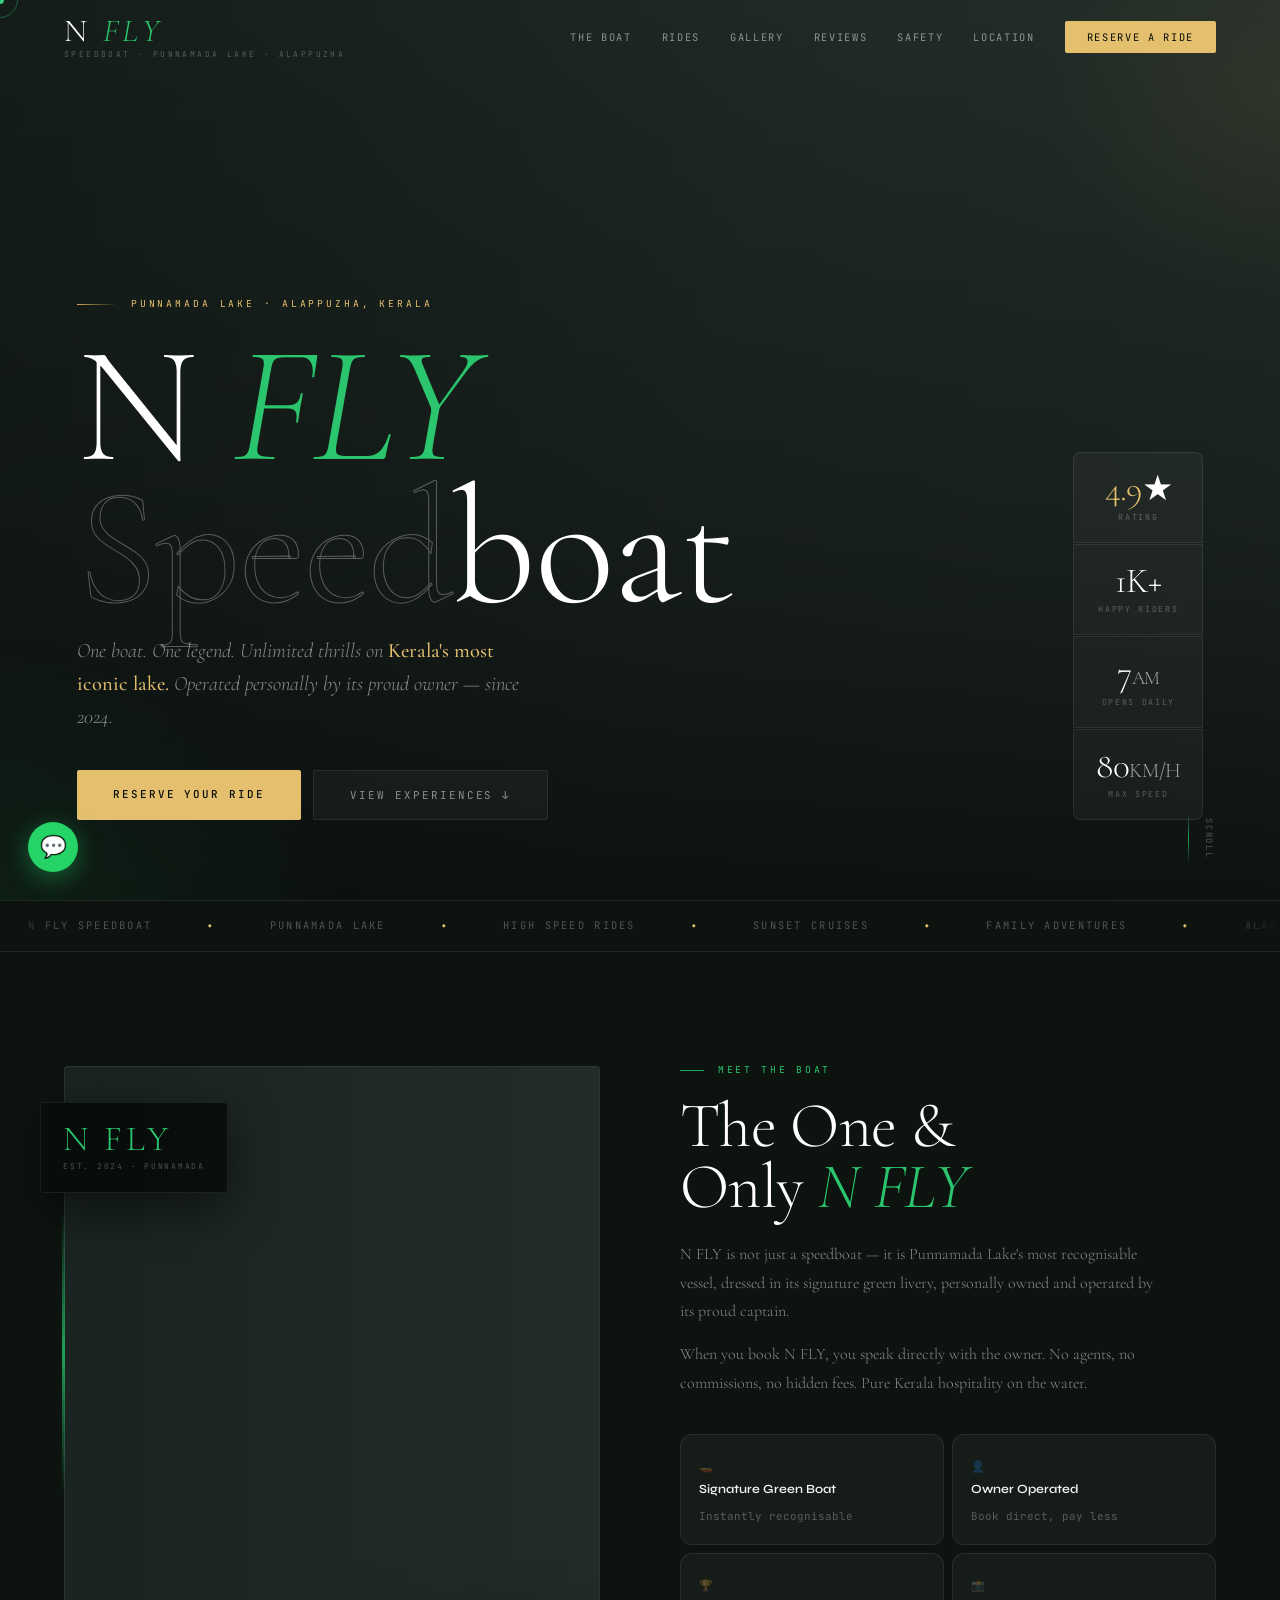
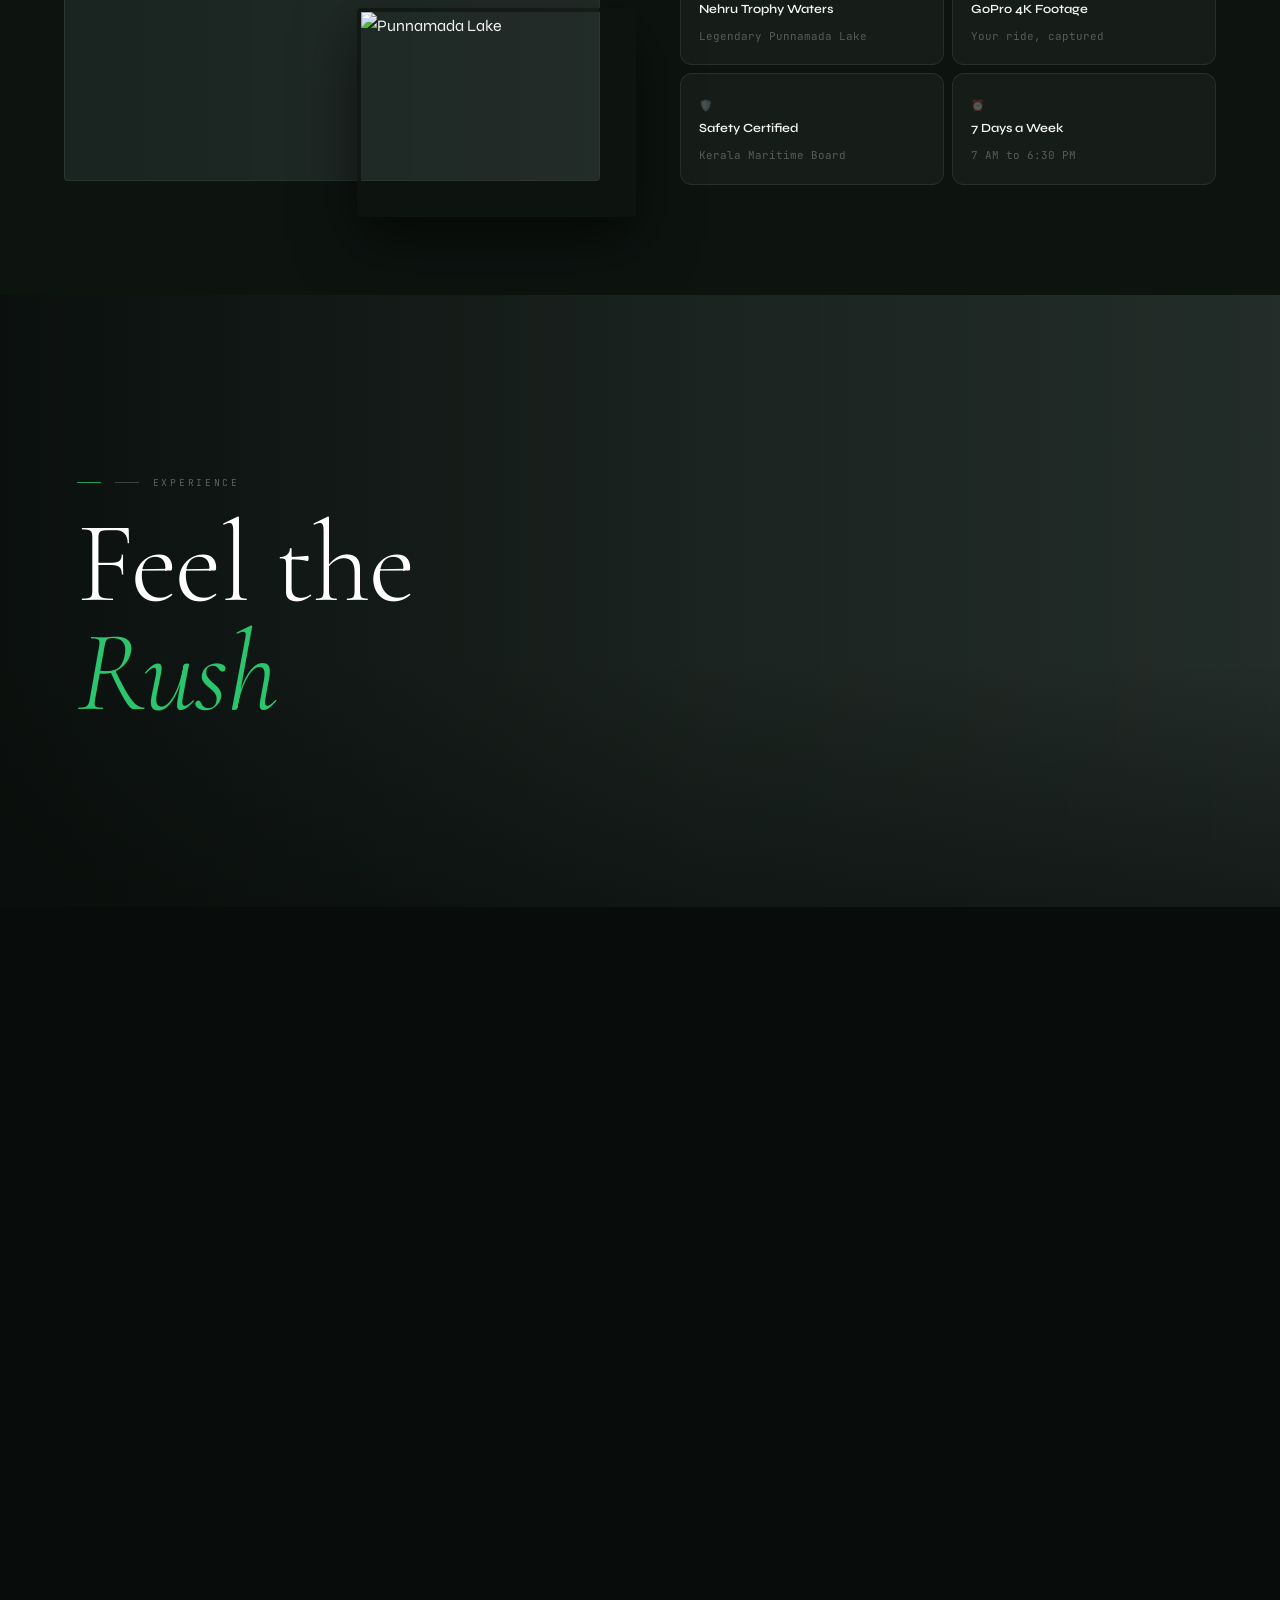
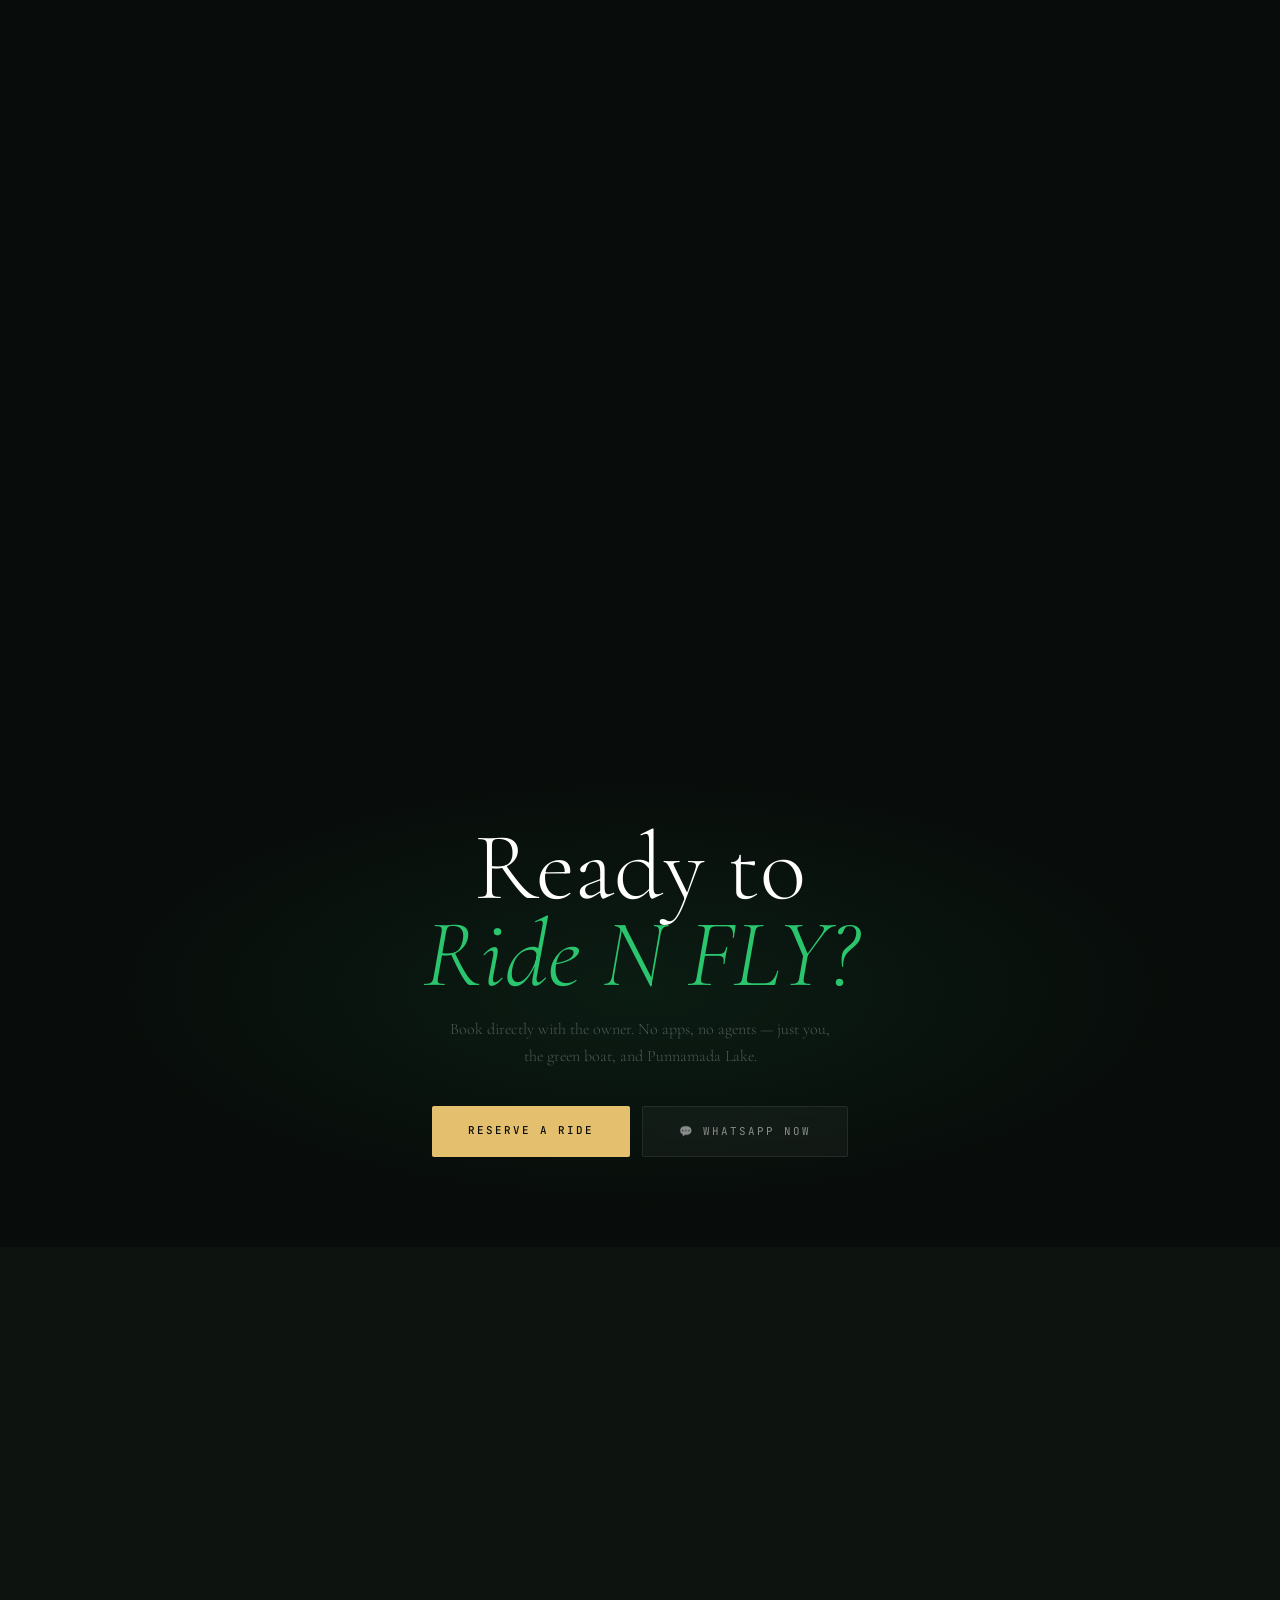
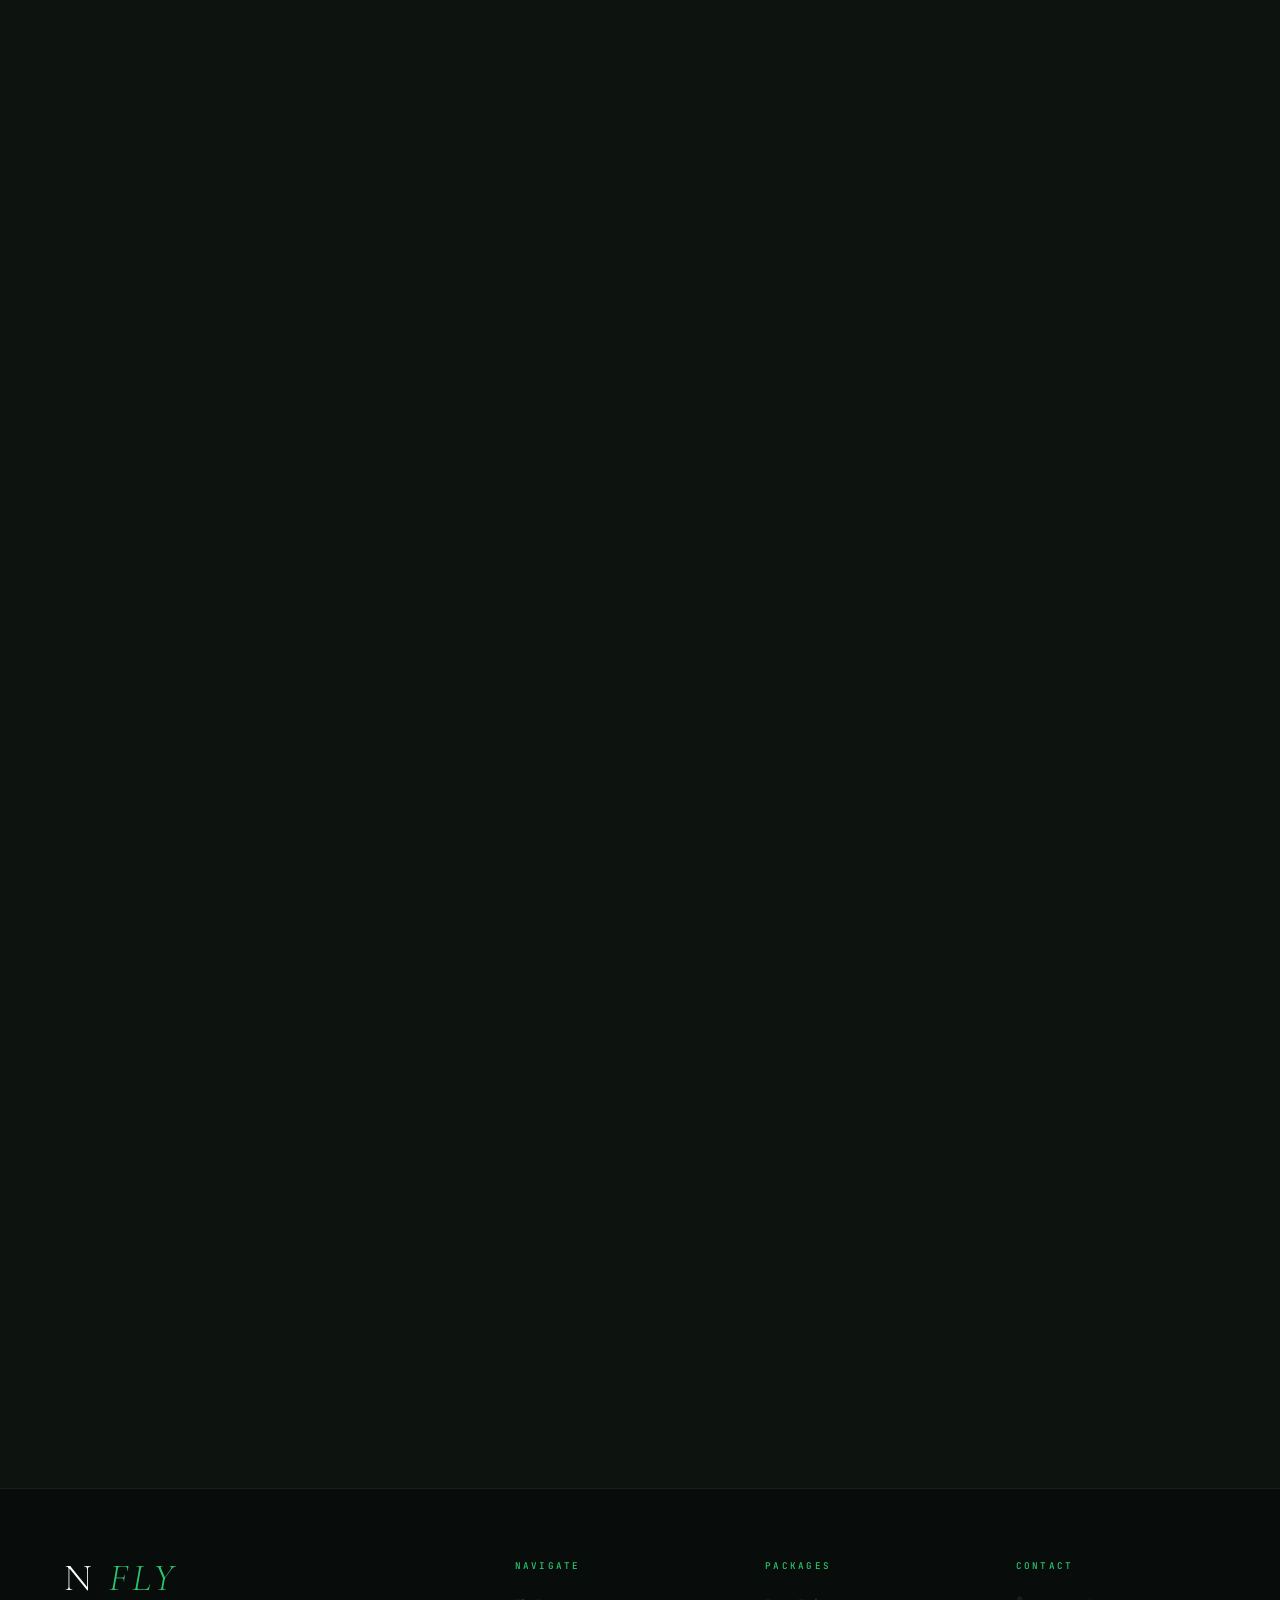
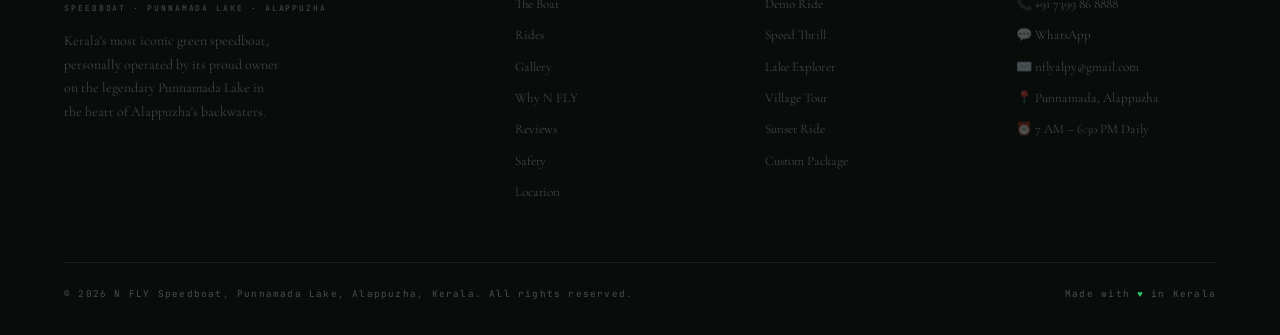
==== commit e9635b65: "email change and demo card change" ====
--- a/index.html
+++ b/index.html
@@ -649,8 +649,37 @@
       }
 
       .hero-stats {
-        display: none
-      }
+        display: grid;
+        grid-template-columns: repeat(4, 1fr);
+        flex-direction: unset;
+        gap: 1px;
+        margin-top: 28px;
+        width: 100%
+      }
+
+      .hstat {
+        border-radius: 0 !important;
+        padding: 12px 8px;
+        min-width: unset
+      }
+
+      .hstat:first-child {
+        border-radius: 8px 0 0 8px !important
+      }
+
+      .hstat:last-child {
+        border-radius: 0 8px 8px 0 !important
+      }
+
+      .hstat-n {
+        font-size: 1.35rem
+      }
+
+      .hstat-l {
+        font-size: .44rem;
+        letter-spacing: .14em
+      }
+
     }
 
     @keyframes slideUp {
@@ -2422,7 +2451,7 @@
             <div class="rn">1 Minute Demo Ride</div>
             <p class="rd">A short and exciting introduction to the speedboat experience. Perfect to feel the power,
               splash and thrill before going for longer rides.</p>
-            <div class="rmeta-row"><span class="rm">&#x23F1; 1 min</span><span class="rm">&#x1F465; Max 7</span><span
+            <div class="rmeta-row"><span class="rm">&#x23F1; 1 min</span><span class="rm">&#x1F465; Max 1</span><span
                 class="rm">&#x26A1; Quick Taste</span></div>
             <div class="rf"><a href="#book" class="ride-cta">Book Now <span class="ride-arr">&rarr;</span></a></div>
           </div>
@@ -2842,9 +2871,9 @@
               <div class="cl-ico">&#x1F4DE;</div>
               <div><strong>Call the Owner</strong><span>+91 7399 86 8888 &middot; 7 AM &ndash; 7 PM</span></div>
             </a>
-            <a href="mailto:nfly@punnamada.in" class="cl">
+            <a href="mailto:nflyalpy@gmail.com" class="cl">
               <div class="cl-ico">&#x2709;&#xFE0F;</div>
-              <div><strong>Email</strong><span>nfly@punnamada.in</span></div>
+              <div><strong>Email</strong><span>nflyalpy@gmail.com</span></div>
             </a>
             <div class="cl" style="cursor:default">
               <div class="cl-ico">&#x23F0;</div>
@@ -2853,27 +2882,53 @@
             </div>
           </div>
         </div>
-        <div class="bform rv-r">
+        <form class="bform rv-r" onsubmit="handleSubmit(event)">
           <div class="fh">Book N FLY</div>
           <p class="fn">/ Fill in your details &mdash; we'll confirm shortly</p>
+
           <div class="frow">
-            <div class="fg"><label>First Name</label><input type="text" placeholder="Arjun"></div>
-            <div class="fg"><label>Last Name</label><input type="text" placeholder="Kumar"></div>
-          </div>
-          <div class="fg"><label>Phone / WhatsApp</label><input type="tel" placeholder="+91 7399 86 8888"></div>
-          <div class="fg"><label>Email</label><input type="email" placeholder="you@email.com"></div>
+            <div class="fg">
+              <label>First Name</label>
+              <input type="text" name="firstName" placeholder="Arjun" required>
+            </div>
+            <div class="fg">
+              <label>Last Name</label>
+              <input type="text" name="lastName" placeholder="Kumar" required>
+            </div>
+          </div>
+
+          <div class="fg">
+            <label>Phone / WhatsApp</label>
+            <input type="tel" name="phone" placeholder="+91 7399 86 8888" required>
+          </div>
+
+          <div class="fg">
+            <label>Email</label>
+            <input type="email" name="email" placeholder="you@email.com" required>
+          </div>
+
           <div class="frow">
-            <div class="fg"><label>Date of Ride</label><input type="date"></div>
-            <div class="fg"><label>Preferred Time</label><select>
-                <option>7:00 AM &ndash; 9:00 AM</option>
-                <option>9:00 AM &ndash; 11:00 AM</option>
-                <option>11:00 AM &ndash; 1:00 PM</option>
-                <option>2:00 PM &ndash; 4:00 PM</option>
-                <option>4:00 PM &ndash; 6:30 PM (Sunset)</option>
-              </select></div>
-          </div>
+            <div class="fg">
+              <label>Date of Ride</label>
+              <input type="date" name="date" required>
+            </div>
+            <div class="fg">
+              <label>Preferred Time</label>
+              <select name="time" required>
+                <option value="">Select time</option>
+                <option>7:00 AM – 9:00 AM</option>
+                <option>9:00 AM – 11:00 AM</option>
+                <option>11:00 AM – 1:00 PM</option>
+                <option>2:00 PM – 4:00 PM</option>
+                <option>4:00 PM – 6:30 PM (Sunset)</option>
+              </select>
+            </div>
+          </div>
+
           <div class="frow">
-            <div class="fg"><label>Ride Package</label><select>
+            <div class="fg">
+              <label>Ride Package</label>
+              <select name="package" required>
                 <option value="">Choose a package...</option>
                 <option>1 Minute Demo Ride</option>
                 <option>10 Minute Speed Thrill</option>
@@ -2881,21 +2936,30 @@
                 <option>1 Hour Village Explorer</option>
                 <option>Sunset Premium Ride</option>
                 <option>Custom Ride Package</option>
-              </select></div>
-            <div class="fg"><label>Number of Riders</label><select>
-                <option>1&ndash;2 riders</option>
-                <option>3&ndash;4 riders</option>
-                <option>5&ndash;6 riders</option>
+              </select>
+            </div>
+
+            <div class="fg">
+              <label>Number of Riders</label>
+              <select name="riders" required>
+                <option value="">Select riders</option>
+                <option>1–2 riders</option>
+                <option>3–4 riders</option>
+                <option>5–6 riders</option>
                 <option>7 riders (max)</option>
-              </select></div>
-          </div>
-          <div class="fg"><label>Special Requests</label><textarea
-              placeholder="Anniversary setup, GoPro footage, airport pickup, photoshoot, corporate event..."></textarea>
-          </div>
-          <button class="fsub"
-            onclick="var s=this.querySelector('span');s.textContent='&#x2713; Sent &mdash; We\'ll WhatsApp You Shortly!';this.style.background='var(--em2)';this.style.color='#fff'"><span>Send
-              Booking Request &rarr;</span></button>
-        </div>
+              </select>
+            </div>
+          </div>
+
+          <div class="fg">
+            <label>Special Requests</label>
+            <textarea name="message" placeholder="Anniversary setup, GoPro footage, photoshoot, etc..."></textarea>
+          </div>
+
+          <button type="submit" class="fsub">
+            <span>Send Booking Request →</span>
+          </button>
+        </form>
       </div>
     </div>
   </section>
@@ -2924,7 +2988,7 @@
         <h5>Contact</h5>
         <a href="tel:+917399868888">&#x1F4DE; +91 7399 86 8888</a>
         <a href="https://wa.me/917399868888">&#x1F4AC; WhatsApp</a>
-        <a href="mailto:nfly@punnamada.in">&#x2709;&#xFE0F; nfly@punnamada.in</a>
+        <a href="mailto:nflyalpy@gmail.com">&#x2709;&#xFE0F; nflyalpy@gmail.com</a>
         <a href="#location">&#x1F4CD; Punnamada, Alappuzha</a>
         <a href="#book">&#x23F0; 7 AM &ndash; 6:30 PM Daily</a>
       </div>
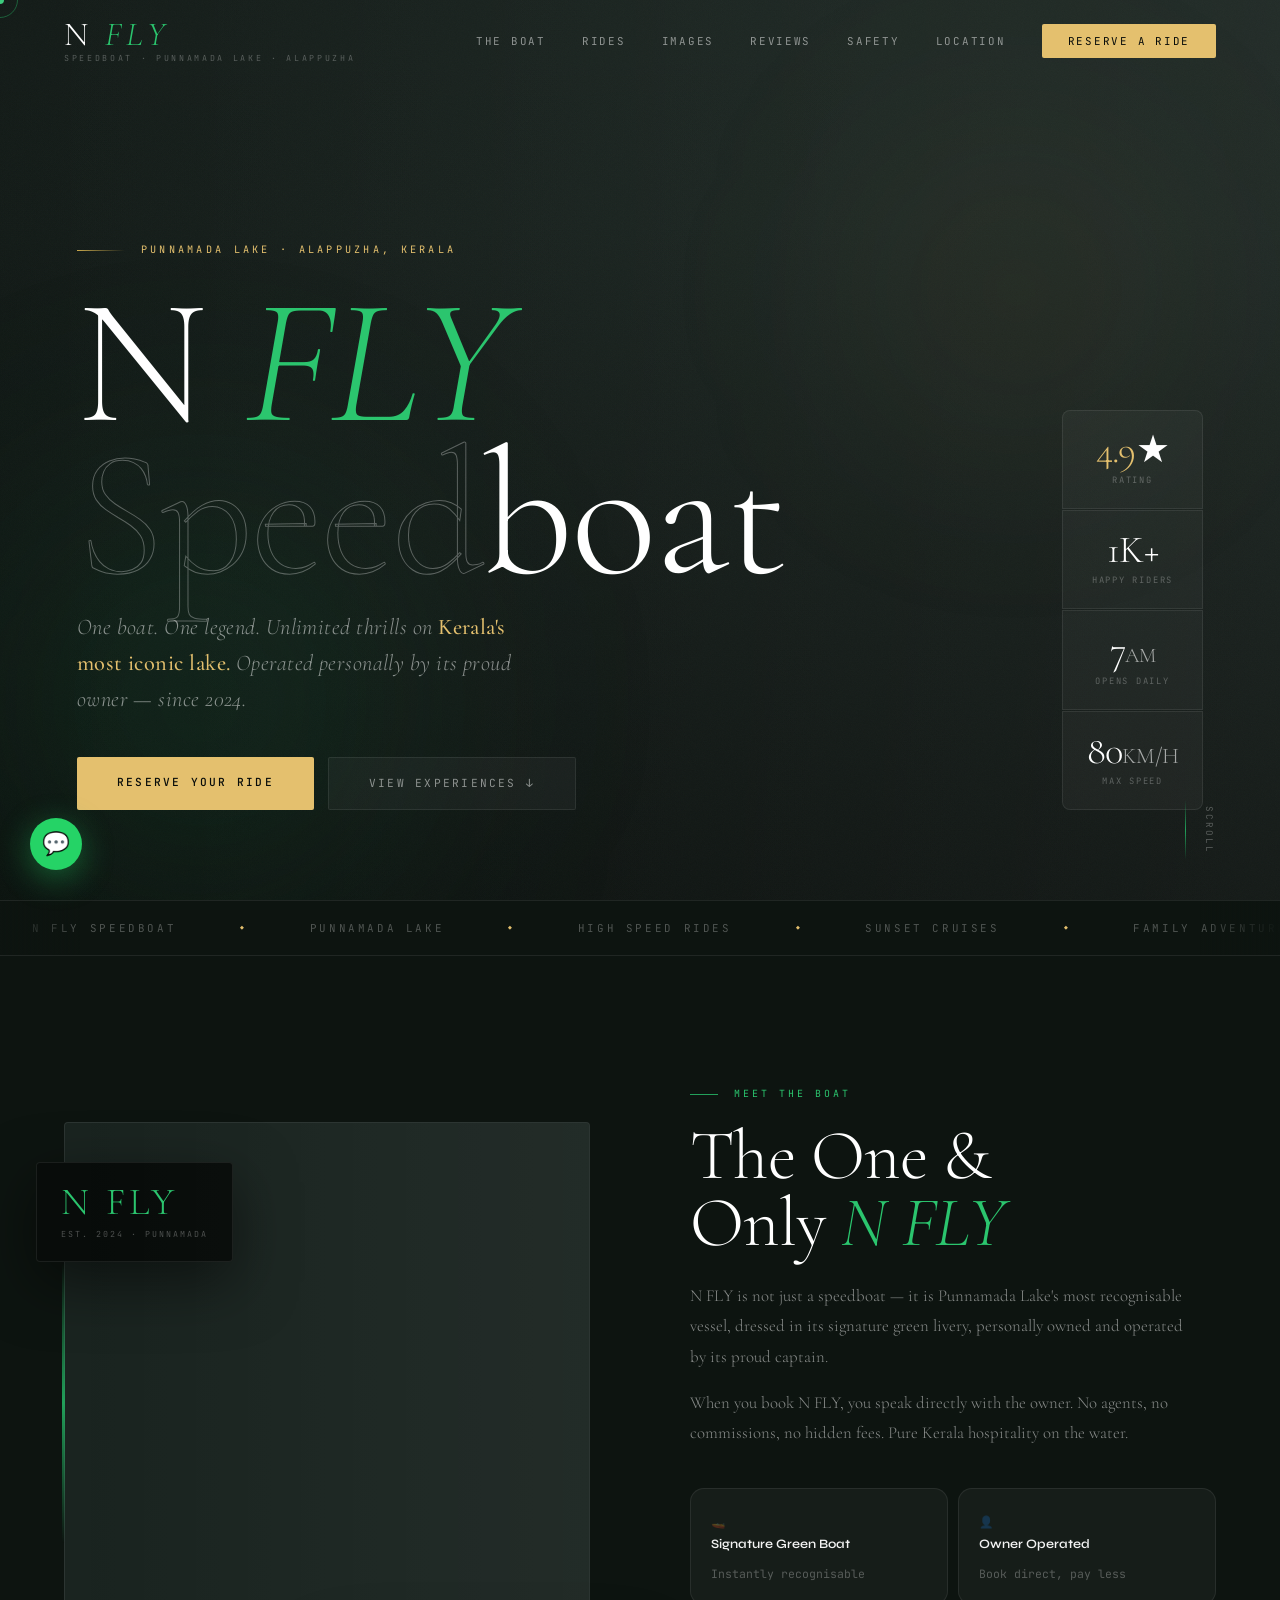
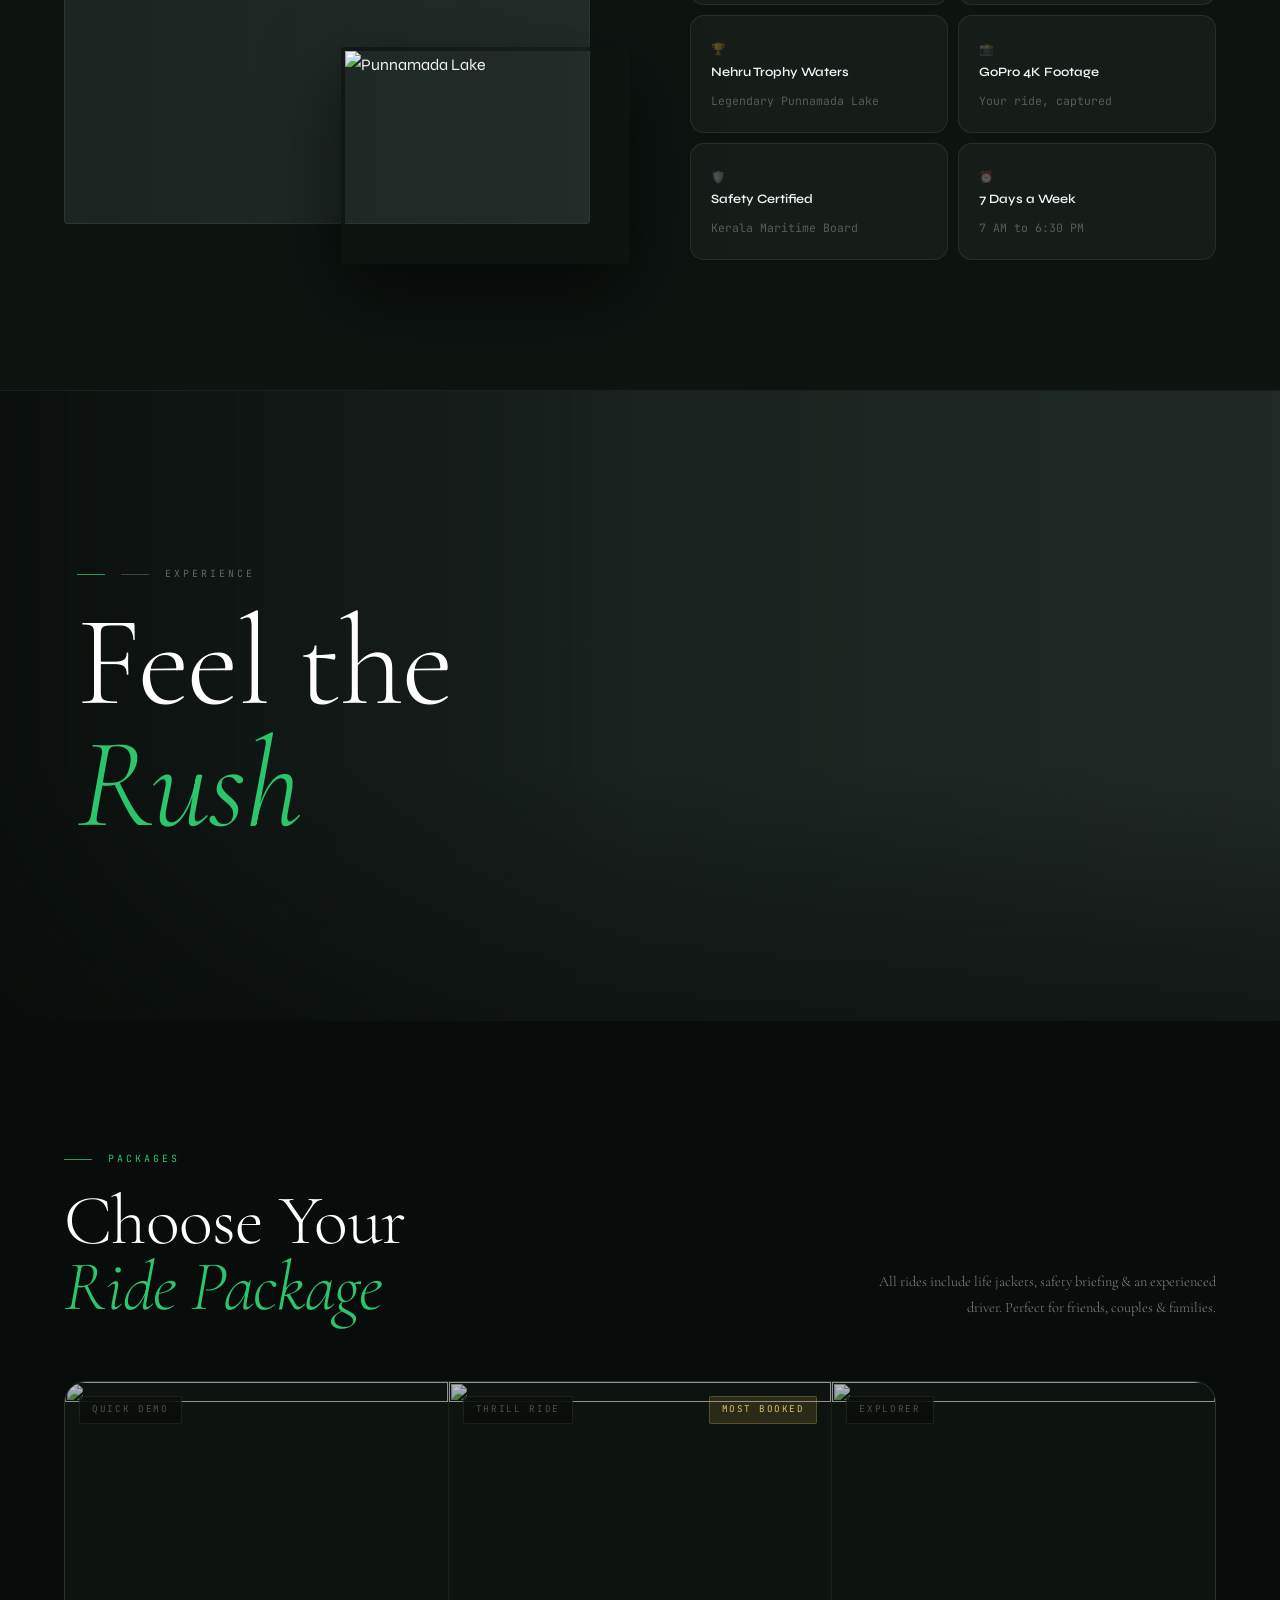
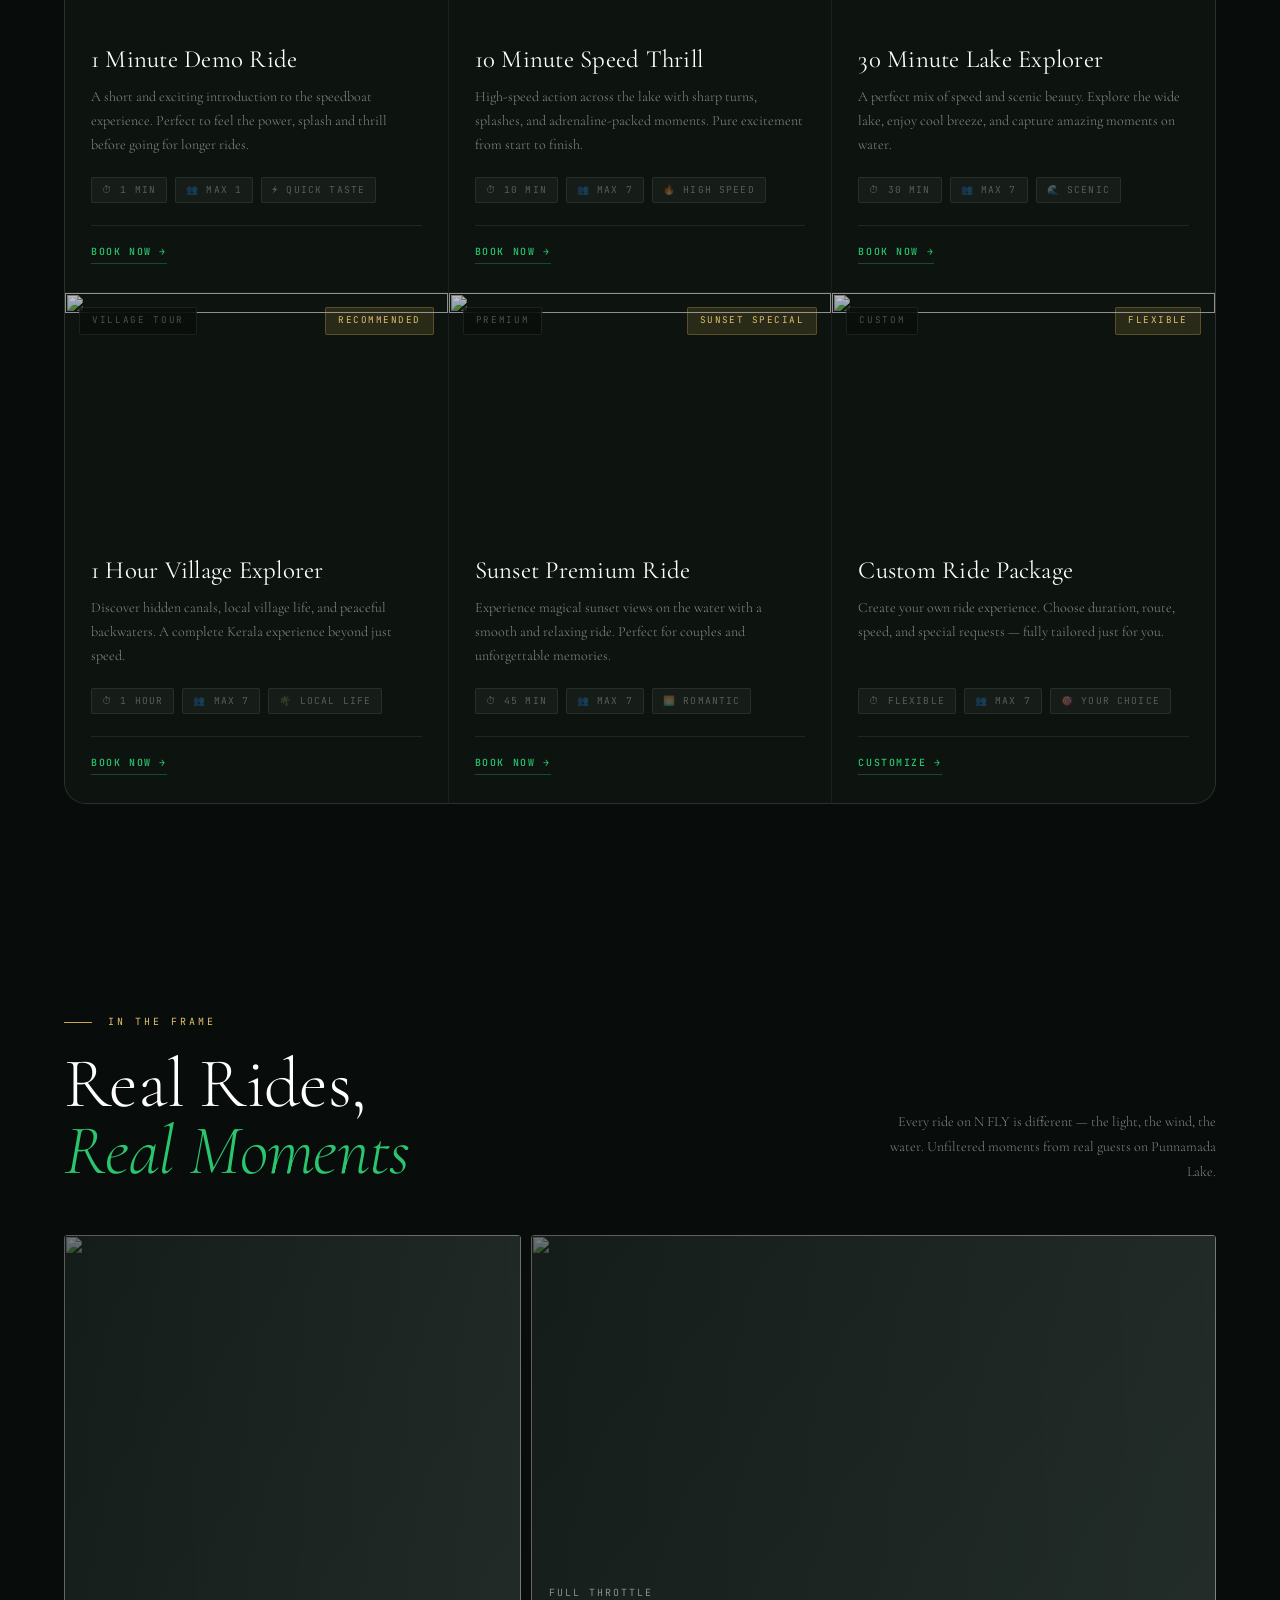
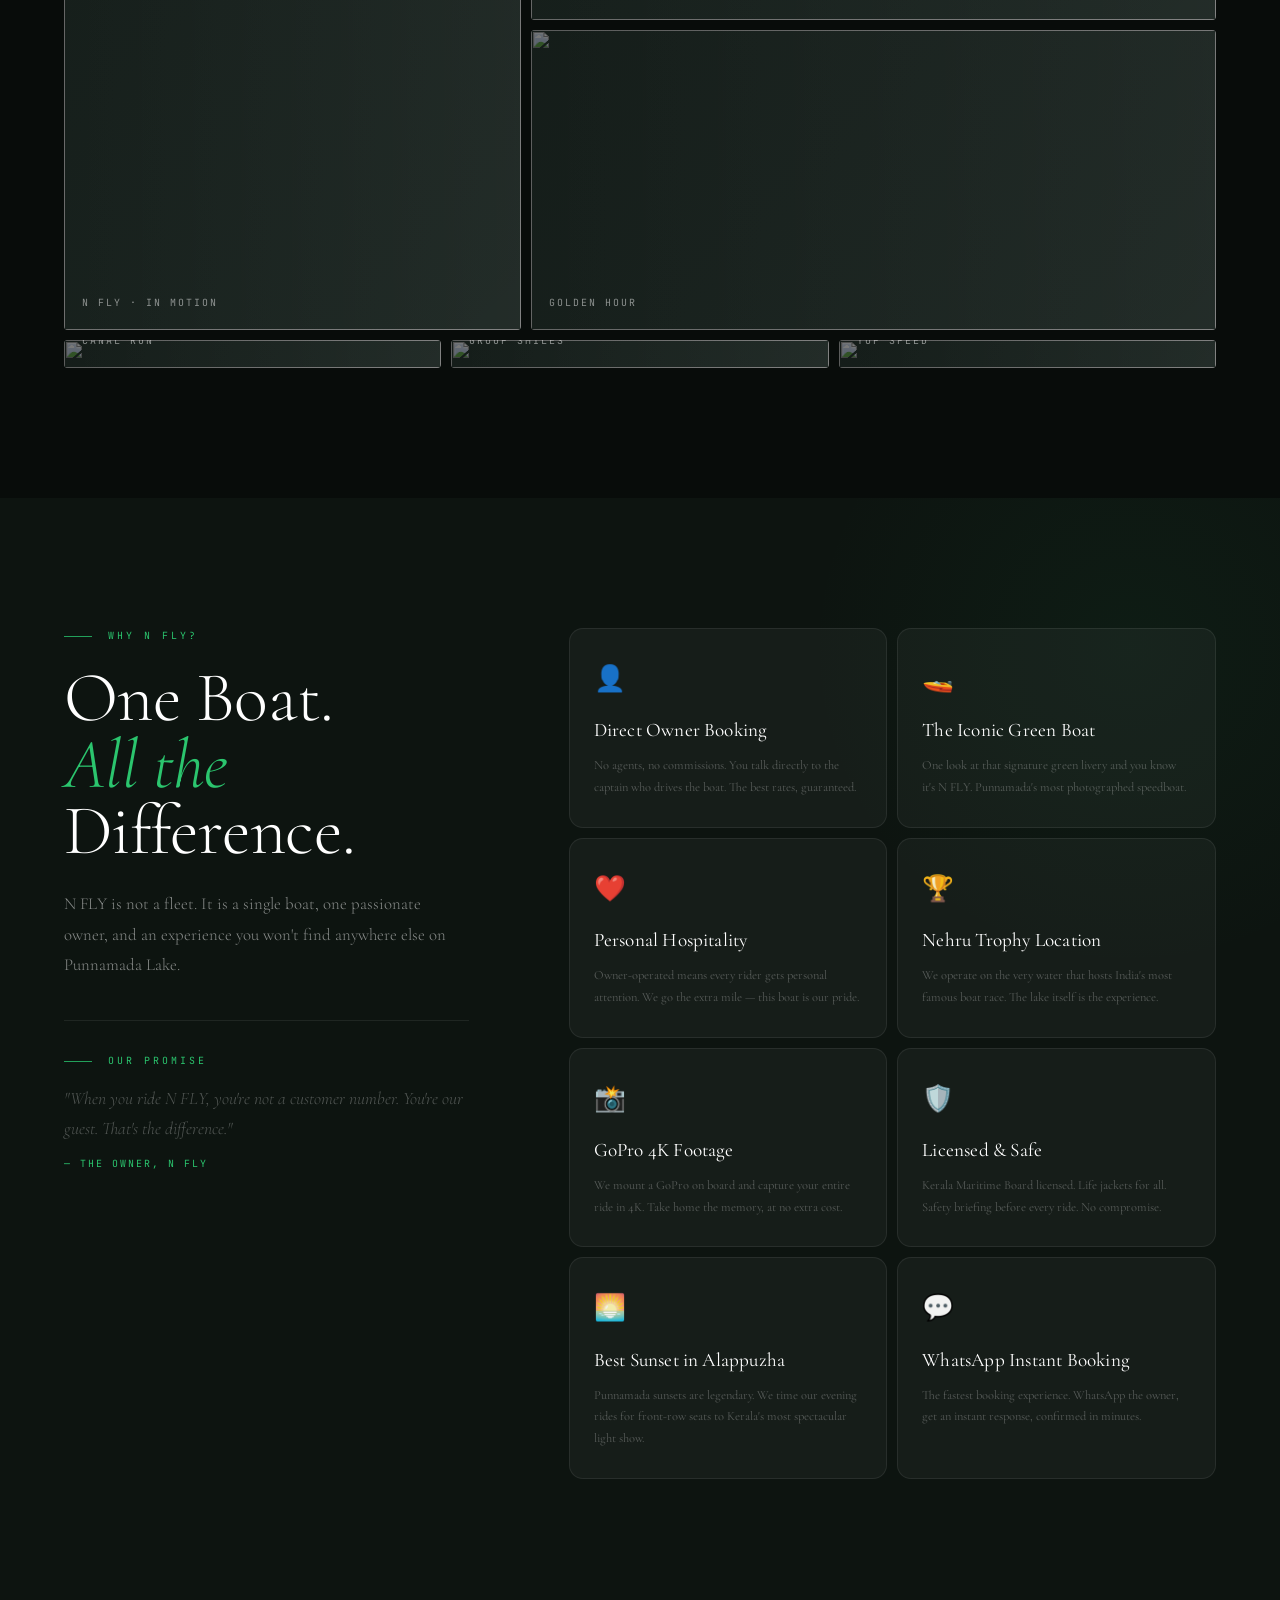
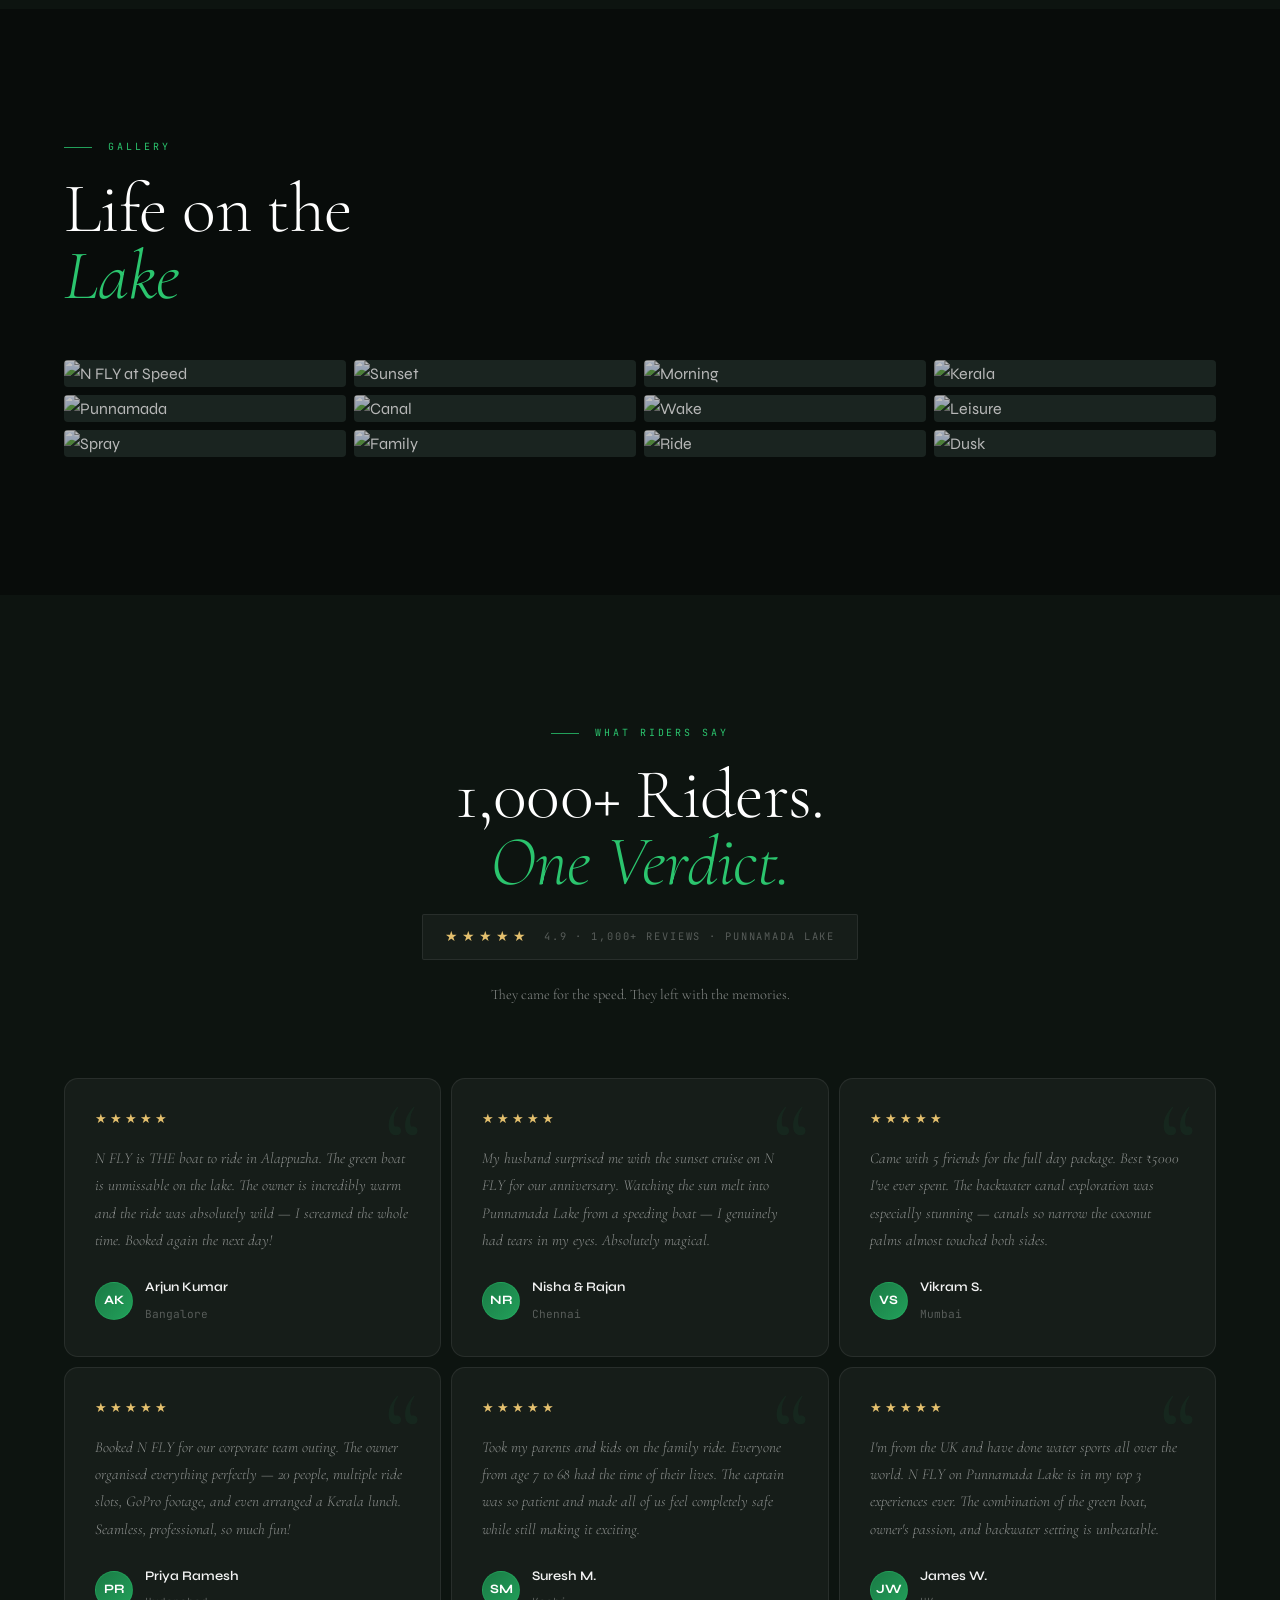
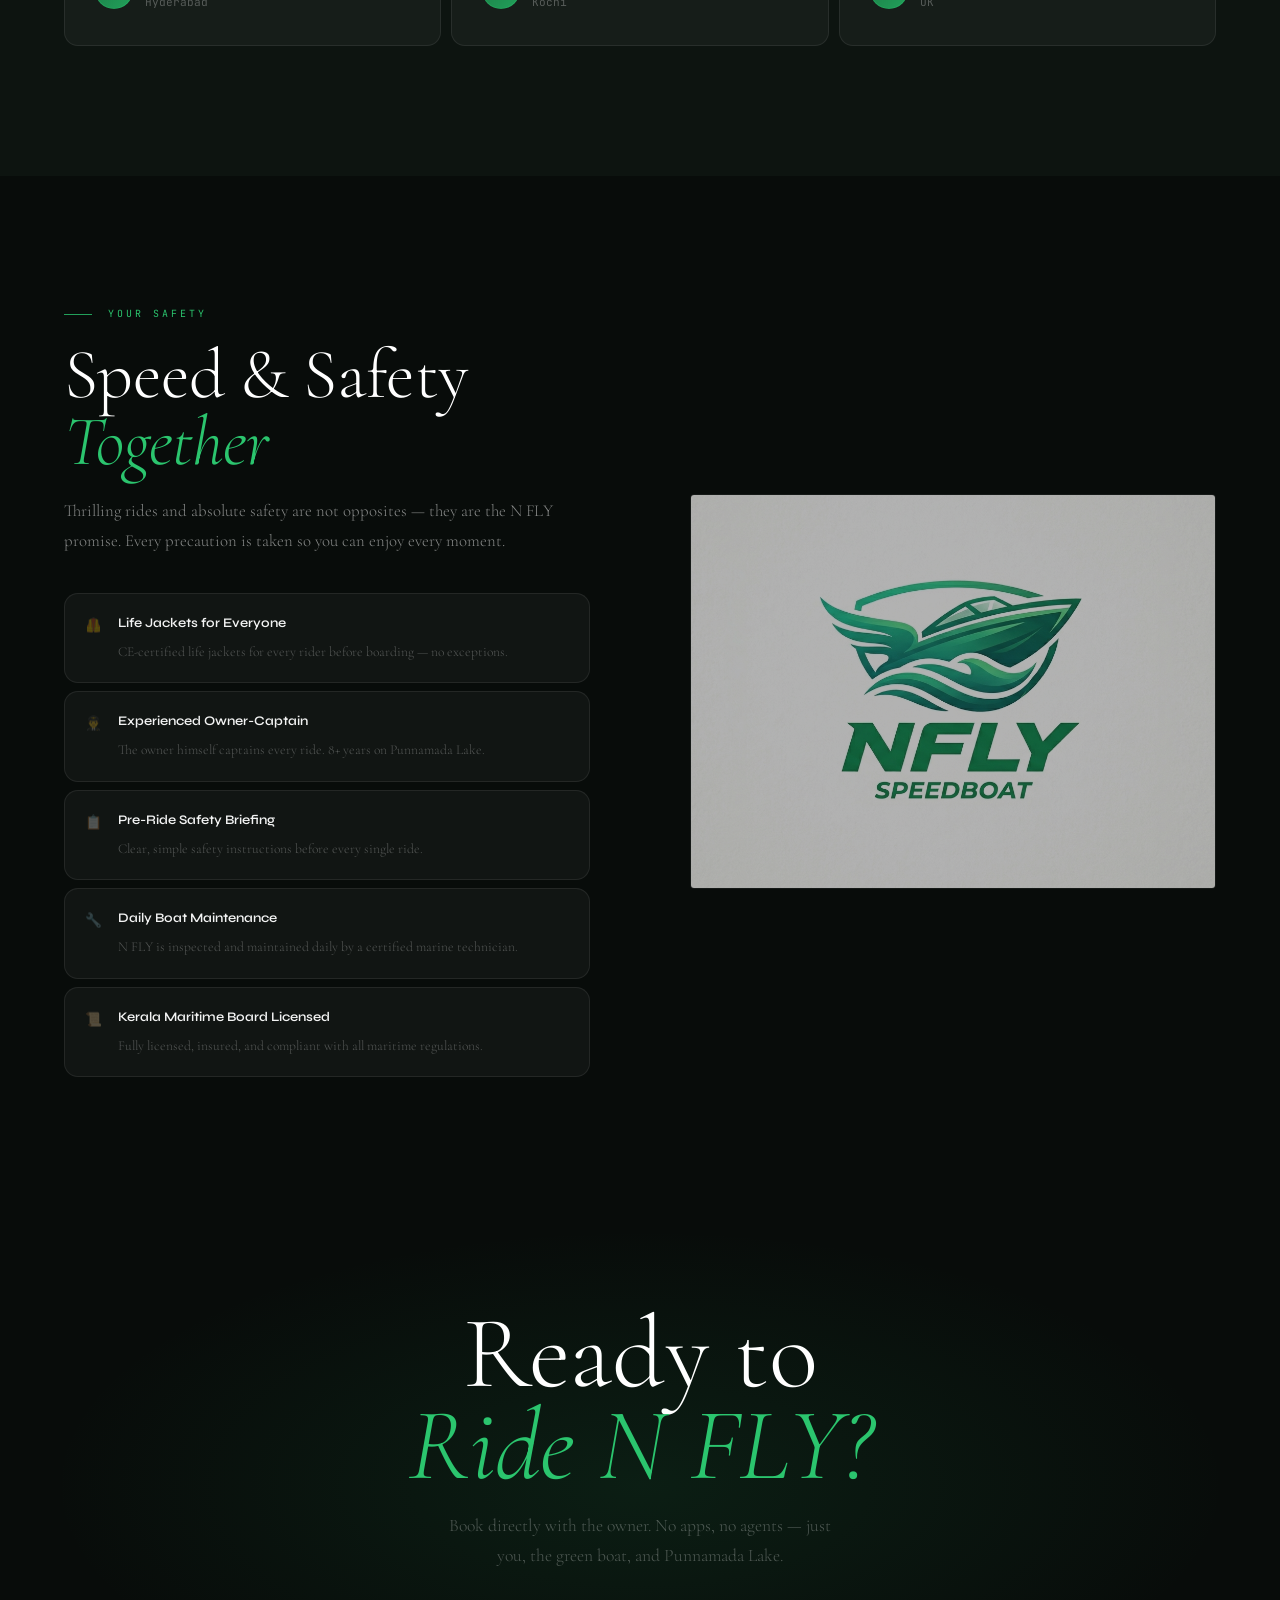
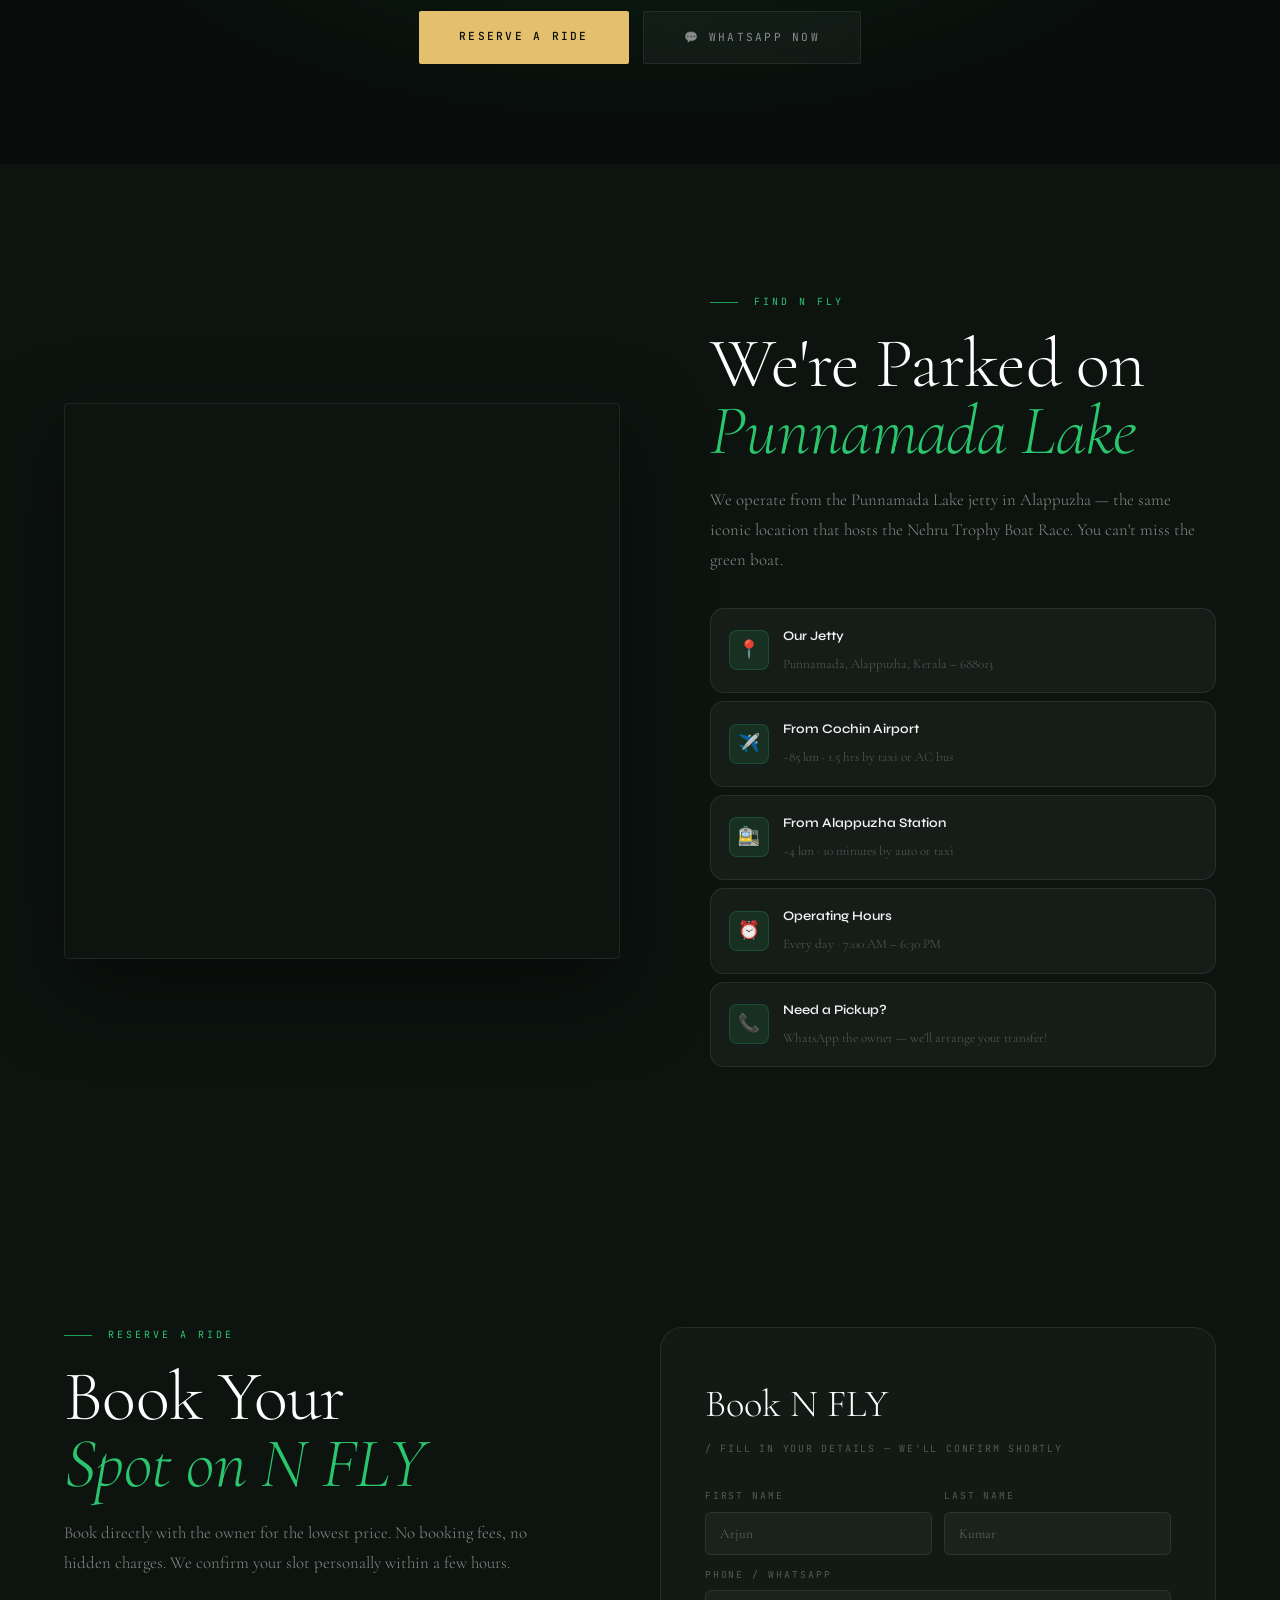
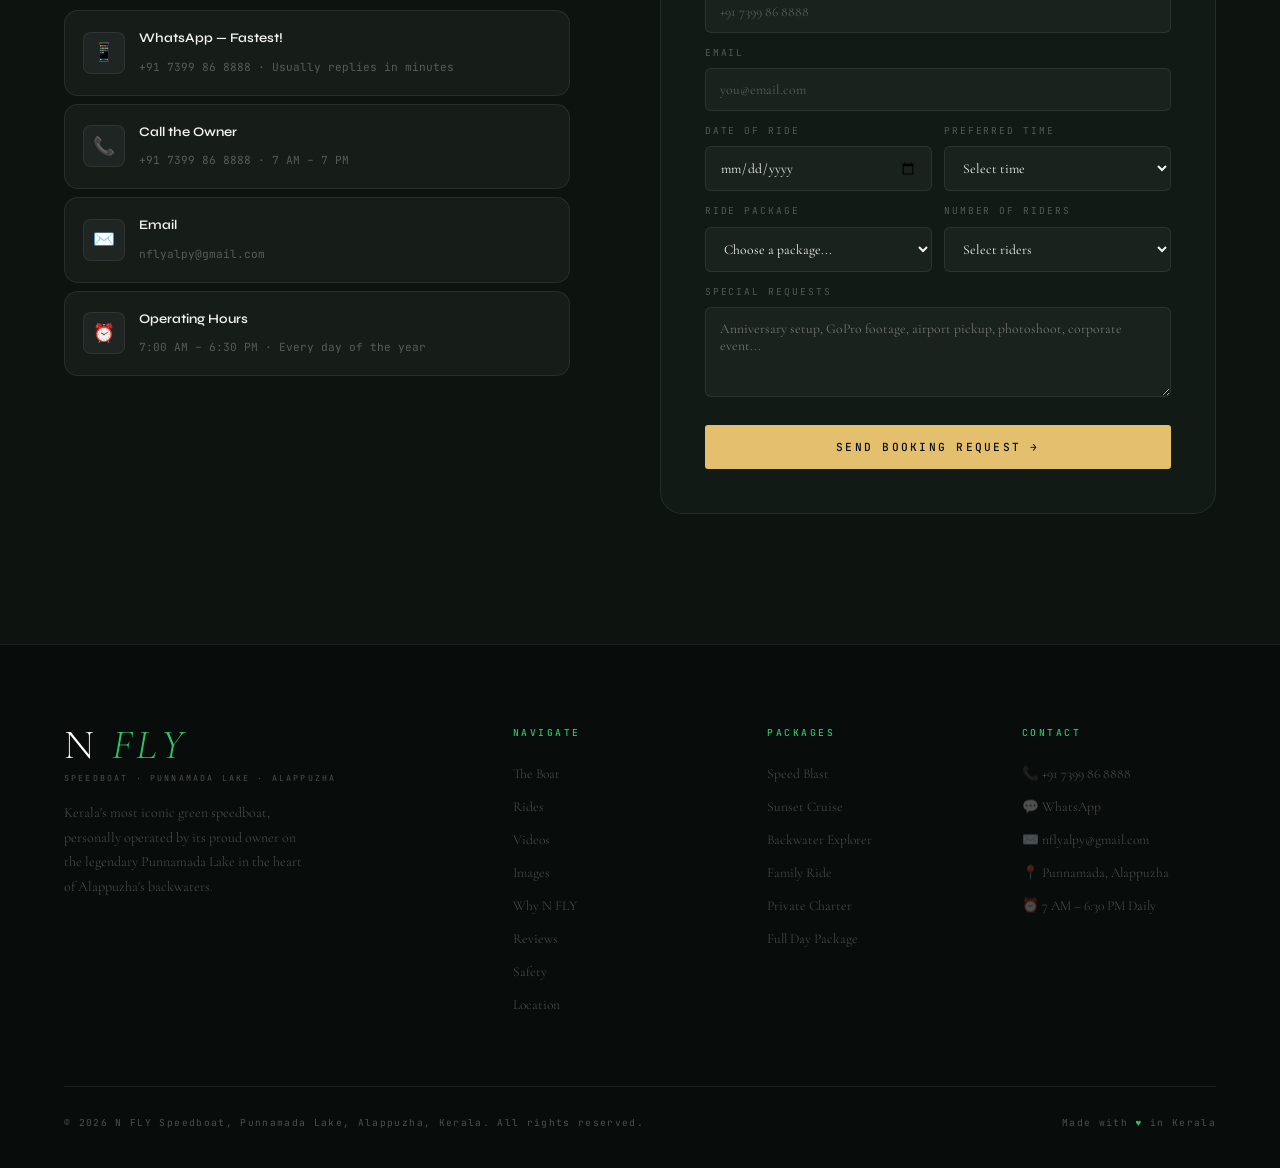
==== commit 70d0c281: "contact details and form , packages , and videos to folder" ====
--- a/index.html
+++ b/index.html
@@ -17,196 +17,232 @@
   <meta name="theme-color" content="#00ff9c">
   <meta property="og:title" content="N FLY Speedboat | Punnamada Lake, Alappuzha">
   <meta property="og:description"
-    content="Ride Kerala's most iconic speedboat. Book thrilling rides, sunset cruises and private tours on Punnamada Lake.">
+    content="Ride Kerala's most iconic speedboat. Book thrilling rides, sunset cruises & private tours on Punnamada Lake.">
   <meta property="og:image" content="https://nfly.starkcabs.in/assets/img/logo.png">
   <meta property="og:url" content="https://nfly.starkcabs.in/">
   <meta property="og:type" content="website">
   <meta name="twitter:card" content="summary_large_image">
-  <script
-    type="application/ld+json">{"@context":"https://schema.org","@type":"TouristAttraction","name":"N FLY Speedboat","description":"Premium speedboat rides on Punnamada Lake, Alappuzha, Kerala.","address":{"@type":"PostalAddress","addressLocality":"Alappuzha","addressRegion":"Kerala","addressCountry":"India"},"url":"https://nfly.starkcabs.in"}</script>
+  <meta name="twitter:title" content="N FLY Speedboat Alappuzha">
+  <meta name="twitter:description" content="High-speed boat rides & sunset cruises in Kerala backwaters.">
+  <meta name="twitter:image" content="https://nfly.starkcabs.in/assets/img/logo.png">
+  <script type="application/ld+json">
+  {
+    "@context": "https://schema.org",
+    "@type": "TouristAttraction",
+    "name": "N FLY Speedboat",
+    "description": "Premium speedboat rides on Punnamada Lake, Alappuzha, Kerala.",
+    "address": {"@type": "PostalAddress","addressLocality": "Alappuzha","addressRegion": "Kerala","addressCountry": "India"},
+    "areaServed": "Kerala",
+    "url": "https://nfly.starkcabs.in",
+    "image": "https://nfly.starkcabs.in/assets/img/logo.png"
+  }
+  </script>
   <link rel="preconnect" href="https://fonts.googleapis.com">
   <link rel="preconnect" href="https://fonts.gstatic.com" crossorigin>
   <link
-    href="https://fonts.googleapis.com/css2?family=Cormorant+Garamond:wght@300;400;600&family=Syne:wght@400;600;700;800&family=JetBrains+Mono:wght@300;400&display=swap"
+    href="https://fonts.googleapis.com/css2?family=Cormorant+Garamond:wght@300;400;500;600&family=Syne:wght@400;500;600;700;800&family=JetBrains+Mono:wght@300;400;500&display=swap"
     rel="stylesheet">
-  <link rel="preload" as="image"
-    href="https://res.cloudinary.com/starkcab/image/upload/v1777697229/Nfly/20250830_120406.jpg_wc5yub.jpg">
+
   <style>
     *,
     *::before,
     *::after {
       box-sizing: border-box;
       margin: 0;
-      padding: 0
+      padding: 0;
     }
 
     :root {
-      --bg0: #080c0a;
-      --bg1: #0d1410;
-      --bg2: #111a14;
-      --ch: #1a2420;
-      --em: #1a7a45;
-      --em2: #22a05a;
-      --em3: #2bc56e;
-      --em-dim: rgba(34, 160, 90, .15);
-      --gd: #c9a84c;
-      --gd2: #e4c06e;
-      --gd3: #f2d689;
-      --gd-dim: rgba(201, 168, 76, .15);
-      --w: rgba(255, 255, 255, .95);
-      --ws: rgba(255, 255, 255, .5);
-      --wm: rgba(255, 255, 255, .28);
-      --gl: rgba(255, 255, 255, .04);
-      --glb: rgba(255, 255, 255, .08);
-      --glh: rgba(255, 255, 255, .07);
+      --obsidian: #080c0a;
+      --obsidian2: #0d1410;
+      --obsidian3: #111a14;
+      --charcoal: #1a2420;
+      --charcoal2: #243028;
+      --emerald: #1a7a45;
+      --emerald2: #22a05a;
+      --emerald3: #2bc56e;
+      --emerald-dim: rgba(34, 160, 90, 0.15);
+      --emerald-glow: rgba(43, 197, 110, 0.08);
+      --gold: #c9a84c;
+      --gold2: #e4c06e;
+      --gold3: #f2d689;
+      --gold-dim: rgba(201, 168, 76, 0.15);
+      --white: #ffffff;
+      --cream: #f5f0e8;
+      --text-primary: rgba(255, 255, 255, 0.95);
+      --text-secondary: rgba(255, 255, 255, 0.5);
+      --text-muted: rgba(255, 255, 255, 0.28);
+      --glass: rgba(255, 255, 255, 0.04);
+      --glass-border: rgba(255, 255, 255, 0.08);
+      --glass-hover: rgba(255, 255, 255, 0.07);
       --serif: 'Cormorant Garamond', Georgia, serif;
       --sans: 'Syne', sans-serif;
       --mono: 'JetBrains Mono', monospace;
+      --r: 14px;
+      --r-lg: 22px;
+      --r-xl: 32px;
     }
 
     html {
-      scroll-behavior: smooth
+      scroll-behavior: smooth;
     }
 
     body {
-      background: var(--bg0);
-      color: var(--w);
+      background: var(--obsidian);
+      color: var(--text-primary);
       font-family: var(--sans);
       font-weight: 400;
       line-height: 1.7;
       overflow-x: hidden;
-      cursor: none
-    }
-
+      cursor: none;
+    }
+
+    /* ── iOS: make sure videos never block layout ── */
     video {
+      -webkit-playsinline: true;
       display: block;
-      -webkit-appearance: none
-    }
-
-    ::-webkit-scrollbar {
-      width: 2px
-    }
-
-    ::-webkit-scrollbar-track {
-      background: var(--bg0)
-    }
-
-    ::-webkit-scrollbar-thumb {
-      background: var(--em2)
-    }
-
-    /* CURSOR */
-    .cur-dot,
-    .cur-ring {
+      /* Prevent iOS from showing default video controls overlay */
+      -webkit-appearance: none;
+    }
+
+    /* ────────────────────────────────────
+       CUSTOM CURSOR (desktop only)
+    ──────────────────────────────────── */
+    .cursor-dot {
       position: fixed;
       z-index: 9999;
       pointer-events: none;
-      border-radius: 50%;
-      transform: translate(-50%, -50%)
-    }
-
-    .cur-dot {
       width: 8px;
       height: 8px;
-      background: var(--em3);
+      border-radius: 50%;
+      background: var(--emerald3);
+      transform: translate(-50%, -50%);
+      transition: transform 0.1s ease, opacity 0.2s;
       mix-blend-mode: screen;
-      transition: opacity .2s
-    }
-
-    .cur-ring {
+    }
+
+    .cursor-ring {
+      position: fixed;
+      z-index: 9998;
+      pointer-events: none;
       width: 36px;
       height: 36px;
-      z-index: 9998;
-      border: 1px solid rgba(43, 197, 110, .4);
-      transition: all .15s ease
-    }
-
-    body:has(a:hover) .cur-ring,
-    body:has(button:hover) .cur-ring {
+      border-radius: 50%;
+      border: 1px solid rgba(43, 197, 110, 0.4);
+      transform: translate(-50%, -50%);
+      transition: all 0.15s ease;
+    }
+
+    body:has(a:hover) .cursor-ring,
+    body:has(button:hover) .cursor-ring {
       transform: translate(-50%, -50%) scale(1.8);
-      border-color: var(--gd)
-    }
-
-    @media(hover:none) {
-
-      .cur-dot,
-      .cur-ring {
-        display: none
+      border-color: var(--gold);
+    }
+
+    @media (hover: none) {
+
+      .cursor-dot,
+      .cursor-ring {
+        display: none;
       }
 
       body {
-        cursor: auto
-      }
-    }
-
-    /* NAV */
+        cursor: auto;
+      }
+    }
+
+    ::-webkit-scrollbar {
+      width: 2px;
+    }
+
+    ::-webkit-scrollbar-track {
+      background: var(--obsidian);
+    }
+
+    ::-webkit-scrollbar-thumb {
+      background: var(--emerald2);
+    }
+
+    /* ────────────────────────────────────
+       NAVIGATION
+    ──────────────────────────────────── */
     nav {
       position: fixed;
       top: 0;
       left: 0;
       right: 0;
       z-index: 800;
-      height: 72px;
+      height: 80px;
       display: flex;
       align-items: center;
       justify-content: space-between;
-      padding: 0 clamp(18px, 5vw, 72px);
-      transition: background .4s, box-shadow .4s
-    }
-
-    nav.scrolled {
-      background: rgba(8, 12, 10, .93);
-      backdrop-filter: blur(20px);
-      border-bottom: 1px solid rgba(43, 197, 110, .1);
-      box-shadow: 0 6px 40px rgba(0, 0, 0, .5)
+      padding: 0 clamp(24px, 5vw, 80px);
+      transition: all 0.5s cubic-bezier(0.4, 0, 0.2, 1);
+    }
+
+    nav::after {
+      content: '';
+      position: absolute;
+      inset: 0;
+      z-index: -1;
+      background: transparent;
+      transition: all 0.5s;
+    }
+
+    nav.scrolled::after {
+      background: rgba(8, 12, 10, 0.92);
+      backdrop-filter: blur(24px) saturate(1.5);
+      border-bottom: 1px solid rgba(43, 197, 110, 0.12);
+      box-shadow: 0 8px 60px rgba(0, 0, 0, 0.5);
     }
 
     .nav-logo {
       text-decoration: none;
       display: flex;
       flex-direction: column;
-      line-height: 1
+      line-height: 1;
     }
 
     .logo-mark {
       font-family: var(--serif);
-      font-size: 2rem;
+      font-size: 2.1rem;
       font-weight: 300;
-      letter-spacing: .14em;
-      color: #fff;
-      line-height: 1
+      letter-spacing: 0.14em;
+      color: var(--white);
+      line-height: 1;
     }
 
     .logo-mark em {
       font-style: italic;
-      color: var(--em3)
+      color: var(--emerald3);
     }
 
     .logo-sub {
       font-family: var(--mono);
-      font-size: .5rem;
-      letter-spacing: .3em;
+      font-size: 0.52rem;
+      letter-spacing: 0.32em;
       text-transform: uppercase;
-      color: var(--wm);
-      margin-top: 3px
+      color: var(--text-muted);
+      margin-top: 3px;
     }
 
     .nav-links {
       display: flex;
-      gap: 30px;
+      gap: 36px;
       list-style: none;
-      align-items: center
+      align-items: center;
     }
 
     .nav-links a {
       font-family: var(--mono);
-      font-size: .65rem;
-      letter-spacing: .16em;
+      font-size: 0.68rem;
+      font-weight: 400;
+      letter-spacing: 0.16em;
       text-transform: uppercase;
-      color: var(--ws);
+      color: var(--text-secondary);
       text-decoration: none;
-      transition: color .2s;
-      position: relative
+      transition: color 0.25s;
+      position: relative;
     }
 
     .nav-links a::after {
@@ -216,205 +252,275 @@
       left: 0;
       right: 0;
       height: 1px;
-      background: var(--em3);
+      background: var(--emerald3);
       transform: scaleX(0);
       transform-origin: left;
-      transition: transform .25s
+      transition: transform 0.3s cubic-bezier(0.4, 0, 0.2, 1);
     }
 
     .nav-links a:hover {
-      color: #fff
+      color: var(--white);
     }
 
     .nav-links a:hover::after {
-      transform: scaleX(1)
+      transform: scaleX(1);
     }
 
     .nav-book {
-      color: var(--bg0) !important;
-      background: var(--gd2);
-      padding: 9px 22px;
+      font-family: var(--mono);
+      font-size: 0.65rem;
+      font-weight: 500;
+      letter-spacing: 0.2em;
+      text-transform: uppercase;
+      color: var(--obsidian) !important;
+      background: var(--gold2);
+      padding: 10px 26px;
       border-radius: 2px;
-      transition: background .2s, transform .2s !important
+      text-decoration: none;
+      transition: all 0.25s !important;
     }
 
     .nav-book::after {
-      display: none !important
+      display: none !important;
     }
 
     .nav-book:hover {
-      background: var(--gd3) !important;
+      background: var(--gold3) !important;
       transform: translateY(-1px);
-      box-shadow: 0 6px 24px rgba(201, 168, 76, .3)
+      box-shadow: 0 8px 30px rgba(201, 168, 76, 0.3);
     }
 
     .hamburger {
       display: none;
       flex-direction: column;
-      gap: 5px;
-      width: 42px;
-      height: 42px;
+      gap: 6px;
+      width: 44px;
+      height: 44px;
       cursor: pointer;
       align-items: center;
       justify-content: center;
-      border: 1px solid var(--glb);
+      border: 1px solid var(--glass-border);
       border-radius: 4px;
-      background: var(--gl)
+      background: var(--glass);
+      transition: all 0.3s;
     }
 
     .hamburger span {
       display: block;
       width: 20px;
       height: 1px;
-      background: var(--ws);
-      transition: all .25s
+      background: var(--text-secondary);
+      transition: all 0.3s;
     }
 
     .hamburger.active span:nth-child(1) {
-      transform: translateY(6px) rotate(45deg)
+      transform: translateY(7px) rotate(45deg);
     }
 
     .hamburger.active span:nth-child(2) {
-      opacity: 0
+      opacity: 0;
     }
 
     .hamburger.active span:nth-child(3) {
-      transform: translateY(-6px) rotate(-45deg)
-    }
-
-    .mob-menu {
+      transform: translateY(-7px) rotate(-45deg);
+    }
+
+    .mobile-menu {
       position: fixed;
-      top: 72px;
+      top: 80px;
       left: 0;
       right: 0;
-      background: rgba(8, 12, 10, .97);
-      backdrop-filter: blur(20px);
-      border-bottom: 1px solid var(--glb);
-      padding: 20px clamp(18px, 5vw, 72px) 30px;
+      background: rgba(8, 12, 10, 0.97);
+      backdrop-filter: blur(24px);
+      border-bottom: 1px solid var(--glass-border);
+      padding: 24px clamp(24px, 5vw, 80px) 36px;
       z-index: 790;
       display: none;
-      flex-direction: column
-    }
-
-    .mob-menu.open {
-      display: flex
-    }
-
-    .mob-menu a {
+      flex-direction: column;
+      gap: 0;
+    }
+
+    .mobile-menu.open {
+      display: flex;
+    }
+
+    .mobile-menu a {
       display: block;
-      padding: 13px 0;
+      padding: 15px 0;
       font-family: var(--mono);
-      font-size: .78rem;
-      letter-spacing: .14em;
+      font-size: 0.82rem;
+      font-weight: 400;
+      letter-spacing: 0.14em;
       text-transform: uppercase;
-      color: var(--ws);
+      color: var(--text-secondary);
       text-decoration: none;
-      border-bottom: 1px solid var(--glb);
-      transition: color .15s, padding-left .15s
-    }
-
-    .mob-menu a:hover {
-      color: var(--em3);
-      padding-left: 6px
-    }
-
-    .mob-cta {
-      margin-top: 16px !important;
+      border-bottom: 1px solid var(--glass-border);
+      transition: color 0.2s, padding-left 0.2s;
+    }
+
+    .mobile-menu a:hover {
+      color: var(--emerald3);
+      padding-left: 8px;
+    }
+
+    .mobile-menu .mob-cta {
+      margin-top: 18px;
       text-align: center;
-      background: var(--gd2);
-      color: var(--bg0) !important;
+      background: var(--gold2);
+      color: var(--obsidian) !important;
       border: none !important;
       border-radius: 2px;
-      padding: 13px !important;
-      font-weight: 600 !important
+      padding: 14px !important;
+      font-weight: 500 !important;
     }
 
     @media(max-width:900px) {
       .nav-links {
-        display: none
+        display: none;
       }
 
       .hamburger {
-        display: flex
-      }
-    }
-
-    /* VIDEO WRAPPER */
-    .vw {
+        display: flex;
+      }
+    }
+
+    .noise {
+      position: fixed;
+      inset: 0;
+      z-index: 1;
+      pointer-events: none;
+      opacity: 0.025;
+      background-image: url("data:image/svg+xml,%3Csvg viewBox='0 0 256 256' xmlns='http://www.w3.org/2000/svg'%3E%3Cfilter id='n'%3E%3CfeTurbulence type='fractalNoise' baseFrequency='0.9' numOctaves='4' stitchTiles='stitch'/%3E%3C/filter%3E%3Crect width='100%25' height='100%25' filter='url(%23n)'/%3E%3C/svg%3E");
+      background-size: 200px 200px;
+    }
+
+    /* ────────────────────────────────────
+       VIDEO WRAPPER — the key iOS fix
+       All videos wrapped in .vid-wrap get
+       these properties to ensure iOS compat
+    ──────────────────────────────────── */
+    .vid-wrap {
       position: relative;
       overflow: hidden;
-      background: var(--ch)
-    }
-
-    .vw video {
+      /* iOS needs a background color behind video while loading */
+      background: var(--charcoal);
+    }
+
+    /* The poster image shows while video is loading / paused on iOS */
+    .vid-wrap video {
       width: 100%;
       height: 100%;
-      object-fit: cover
-    }
-
-    .vw::after {
+      object-fit: cover;
+      display: block;
+      /* Critical iOS Safari flags */
+      -webkit-playsinline: true;
+      /* Prevent black flash on iOS */
+      background: transparent;
+    }
+
+    /* Loading shimmer shown before video plays */
+    .vid-wrap::before {
       content: '';
       position: absolute;
       inset: 0;
       z-index: 1;
+      background: linear-gradient(90deg, transparent 0%, rgba(255, 255, 255, 0.04) 50%, transparent 100%);
+      background-size: 200% 100%;
+      animation: shimmer 2s infinite;
       pointer-events: none;
-      background: linear-gradient(90deg, transparent, rgba(255, 255, 255, .04), transparent);
-      background-size: 200% 100%;
-      animation: shimmer 2s linear infinite;
-      transition: opacity .5s
-    }
-
-    .vw.playing::after {
+      opacity: 1;
+      transition: opacity 0.5s;
+    }
+
+    .vid-wrap.loaded::before {
       opacity: 0;
-      animation: none
     }
 
     @keyframes shimmer {
       from {
-        background-position: -200% 0
+        background-position: -200% 0;
       }
 
       to {
-        background-position: 200% 0
-      }
-    }
-
-    /* HERO */
+        background-position: 200% 0;
+      }
+    }
+
+    /* ────────────────────────────────────
+       HERO
+    ──────────────────────────────────── */
     #hero {
       position: relative;
-      min-height: 100svh;
+      min-height: 100vh;
       display: grid;
+      grid-template-columns: 1fr;
       align-items: end;
-      padding: 0 clamp(18px, 6vw, 80px) 80px;
-      overflow: hidden
+      overflow: hidden;
+      padding: 0 clamp(24px, 6vw, 90px) 90px;
     }
 
     .hero-bg {
       position: absolute;
       inset: 0;
-      z-index: 0
-    }
-
-    .hero-bg .vw {
+      z-index: 0;
+    }
+
+    /* Hero video fills full background */
+    .hero-bg .vid-wrap {
       width: 100%;
-      height: 100%
-    }
-
-    .hero-bg::after {
+      height: 100%;
+    }
+
+    .hero-bg .vid-wrap video {
+      width: 100%;
+      height: 100%;
+      object-fit: cover;
+    }
+
+    .hero-bg::before {
       content: '';
       position: absolute;
       inset: 0;
       z-index: 1;
-      background: linear-gradient(to top, rgba(8, 12, 10, .8) 0%, rgba(8, 12, 10, .35) 45%, transparent 100%), linear-gradient(105deg, rgba(8, 12, 10, .3) 0%, transparent 55%)
-    }
-
-    .hero-bg::before {
-      content: '';
+      background:
+        linear-gradient(to top, rgba(8, 12, 10, 0.75) 0%, rgba(8, 12, 10, 0.4) 40%, rgba(8, 12, 10, 0.05) 75%, transparent 100%),
+        linear-gradient(105deg, rgba(8, 12, 10, 0.35) 0%, transparent 60%);
+    }
+
+    .hero-glow {
       position: absolute;
-      inset: 0;
       z-index: 2;
       pointer-events: none;
-      background: radial-gradient(ellipse 600px 500px at -5% 110%, rgba(34, 160, 90, .14), transparent 70%), radial-gradient(ellipse 350px 300px at 100% 10%, rgba(201, 168, 76, .08), transparent 70%)
+      border-radius: 50%;
+      filter: blur(120px);
+      animation: glowDrift 8s ease-in-out infinite alternate;
+    }
+
+    .hero-glow-1 {
+      width: 600px;
+      height: 600px;
+      bottom: -100px;
+      left: -100px;
+      background: radial-gradient(circle, rgba(34, 160, 90, 0.18) 0%, transparent 70%);
+    }
+
+    .hero-glow-2 {
+      width: 400px;
+      height: 400px;
+      top: 10%;
+      right: 5%;
+      background: radial-gradient(circle, rgba(201, 168, 76, 0.1) 0%, transparent 70%);
+      animation-delay: -4s;
+    }
+
+    @keyframes glowDrift {
+      from {
+        transform: translate(0, 0) scale(1);
+      }
+
+      to {
+        transform: translate(30px, -30px) scale(1.1);
+      }
     }
 
     .hero-content {
@@ -423,229 +529,233 @@
       display: grid;
       grid-template-columns: 1fr auto;
       align-items: end;
-      gap: 36px
+      gap: 40px;
     }
 
     .hero-eyebrow {
       display: inline-flex;
       align-items: center;
-      gap: 14px;
+      gap: 16px;
       font-family: var(--mono);
-      font-size: .6rem;
-      letter-spacing: .3em;
+      font-size: 0.64rem;
+      font-weight: 400;
+      letter-spacing: 0.32em;
       text-transform: uppercase;
-      color: var(--gd2);
-      margin-bottom: 24px;
-      margin-top: 90px;
-      animation: slideUp .8s cubic-bezier(.16, 1, .3, 1) .15s both
-    }
-
-    .eyebrow-line {
+      color: var(--gold2);
+      margin-bottom: 28px;
+      animation: slideUp 0.9s cubic-bezier(0.16, 1, 0.3, 1) 0.2s both;
+      margin-top: 100px;
+    }
+
+    .hero-eyebrow-line {
       display: block;
-      width: 40px;
+      width: 48px;
       height: 1px;
-      background: linear-gradient(to right, var(--gd), transparent)
+      background: linear-gradient(to right, var(--gold), transparent);
     }
 
     .hero-h1 {
       font-family: var(--serif);
-      font-size: clamp(5.5rem, 13vw, 12rem);
+      font-size: clamp(6rem, 14vw, 13rem);
       font-weight: 300;
-      line-height: .85;
-      letter-spacing: -.01em;
-      color: #fff;
-      animation: slideUp .8s cubic-bezier(.16, 1, .3, 1) .3s both
+      line-height: 0.85;
+      letter-spacing: -0.01em;
+      color: var(--white);
+      animation: slideUp 0.9s cubic-bezier(0.16, 1, 0.3, 1) 0.35s both;
     }
 
     .hero-h1 .accent {
-      color: var(--em3);
-      font-style: italic
+      color: var(--emerald3);
+      font-style: italic;
     }
 
     .hero-h1 .outline {
-      -webkit-text-stroke: 1px rgba(255, 255, 255, .3);
-      color: transparent
-    }
-
-    .hero-desc {
+      -webkit-text-stroke: 1px rgba(255, 255, 255, 0.3);
+      color: transparent;
+    }
+
+    .hero-descriptor {
       font-family: var(--serif);
-      font-size: clamp(1rem, 1.6vw, 1.3rem);
+      font-size: clamp(1.1rem, 1.8vw, 1.4rem);
       font-weight: 300;
       font-style: italic;
-      color: var(--ws);
-      margin-top: 16px;
-      margin-bottom: 36px;
-      max-width: 460px;
+      color: var(--text-secondary);
+      margin-top: 18px;
+      margin-bottom: 40px;
+      max-width: 480px;
+      letter-spacing: 0.02em;
       line-height: 1.6;
-      animation: slideUp .8s cubic-bezier(.16, 1, .3, 1) .42s both
-    }
-
-    .hero-desc strong {
-      color: var(--gd2);
+      animation: slideUp 0.9s cubic-bezier(0.16, 1, 0.3, 1) 0.48s both;
+    }
+
+    .hero-descriptor strong {
+      color: var(--gold2);
       font-style: normal;
-      font-weight: 500
+      font-weight: 500;
     }
 
     .hero-actions {
       display: flex;
-      gap: 12px;
+      gap: 14px;
       flex-wrap: wrap;
-      animation: slideUp .8s cubic-bezier(.16, 1, .3, 1) .54s both
-    }
-
-    .btn-p {
-      background: var(--gd2);
-      color: var(--bg0);
-      padding: 15px 36px;
+      animation: slideUp 0.9s cubic-bezier(0.16, 1, 0.3, 1) 0.6s both;
+    }
+
+    .btn-primary {
+      background: var(--gold2);
+      color: var(--obsidian);
+      padding: 16px 40px;
       border-radius: 2px;
       font-family: var(--mono);
-      font-size: .68rem;
+      font-size: 0.7rem;
       font-weight: 500;
-      letter-spacing: .18em;
+      letter-spacing: 0.2em;
       text-transform: uppercase;
       text-decoration: none;
-      transition: box-shadow .25s;
+      transition: all 0.3s cubic-bezier(0.4, 0, 0.2, 1);
       position: relative;
-      overflow: hidden
-    }
-
-    .btn-p::before {
+      overflow: hidden;
+    }
+
+    .btn-primary::before {
       content: '';
       position: absolute;
       inset: 0;
-      background: var(--gd3);
+      background: var(--gold3);
       transform: translateX(-101%);
-      transition: transform .28s cubic-bezier(.4, 0, .2, 1)
-    }
-
-    .btn-p:hover::before {
-      transform: translateX(0)
-    }
-
-    .btn-p span {
+      transition: transform 0.3s cubic-bezier(0.4, 0, 0.2, 1);
+    }
+
+    .btn-primary:hover::before {
+      transform: translateX(0);
+    }
+
+    .btn-primary span {
       position: relative;
-      z-index: 1
-    }
-
-    .btn-p:hover {
-      box-shadow: 0 10px 32px rgba(201, 168, 76, .3)
-    }
-
-    .btn-s {
-      border: 1px solid var(--glb);
-      color: var(--ws);
-      padding: 15px 36px;
+      z-index: 1;
+    }
+
+    .btn-primary:hover {
+      box-shadow: 0 12px 40px rgba(201, 168, 76, 0.3);
+    }
+
+    .btn-secondary {
+      border: 1px solid var(--glass-border);
+      color: var(--text-secondary);
+      padding: 16px 40px;
       border-radius: 2px;
       font-family: var(--mono);
-      font-size: .68rem;
-      letter-spacing: .18em;
+      font-size: 0.7rem;
+      font-weight: 400;
+      letter-spacing: 0.2em;
       text-transform: uppercase;
       text-decoration: none;
-      background: var(--gl);
       backdrop-filter: blur(8px);
-      transition: all .25s
-    }
-
-    .btn-s:hover {
-      border-color: rgba(255, 255, 255, .22);
-      color: #fff;
-      background: var(--glh)
+      background: var(--glass);
+      transition: all 0.3s;
+    }
+
+    .btn-secondary:hover {
+      border-color: rgba(255, 255, 255, 0.25);
+      color: var(--white);
+      background: var(--glass-hover);
     }
 
     .hero-stats {
       display: flex;
       flex-direction: column;
       gap: 1px;
-      animation: slideUp .8s cubic-bezier(.16, 1, .3, 1) .64s both
+      animation: slideUp 0.9s cubic-bezier(0.16, 1, 0.3, 1) 0.7s both;
     }
 
     .hstat {
-      background: var(--gl);
-      border: 1px solid var(--glb);
-      backdrop-filter: blur(16px);
-      padding: 18px 22px;
-      min-width: 120px;
+      background: var(--glass);
+      border: 1px solid var(--glass-border);
+      backdrop-filter: blur(20px);
+      padding: 20px 24px;
+      min-width: 130px;
       text-align: center;
-      transition: background .25s, border-color .25s
+      transition: all 0.3s;
     }
 
     .hstat:first-child {
-      border-radius: 8px 8px 0 0
+      border-radius: 8px 8px 0 0;
     }
 
     .hstat:last-child {
-      border-radius: 0 0 8px 8px
+      border-radius: 0 0 8px 8px;
     }
 
     .hstat:hover {
-      background: var(--glh);
-      border-color: rgba(43, 197, 110, .3)
+      background: var(--glass-hover);
+      border-color: rgba(43, 197, 110, 0.3);
     }
 
     .hstat-n {
       font-family: var(--serif);
-      font-size: 2.2rem;
+      font-size: 2.4rem;
       font-weight: 300;
-      color: #fff;
+      color: var(--white);
       line-height: 1;
-      letter-spacing: -.02em
+      letter-spacing: -0.02em;
     }
 
     .hstat-l {
       font-family: var(--mono);
-      font-size: .52rem;
-      letter-spacing: .2em;
+      font-size: 0.55rem;
+      letter-spacing: 0.2em;
       text-transform: uppercase;
-      color: var(--wm);
-      margin-top: 4px
-    }
-
-    .ha {
-      color: var(--gd2)
+      color: var(--text-muted);
+      margin-top: 4px;
+    }
+
+    .hstat-accent {
+      color: var(--gold2);
     }
 
     .hero-scroll {
       position: absolute;
-      bottom: 36px;
-      right: clamp(18px, 5vw, 72px);
+      bottom: 40px;
+      right: clamp(24px, 5vw, 80px);
       z-index: 3;
       display: flex;
       align-items: center;
-      gap: 12px;
-      animation: slideUp .9s cubic-bezier(.16, 1, .3, 1) .8s both
+      gap: 14px;
+      animation: slideUp 1s cubic-bezier(0.16, 1, 0.3, 1) 0.9s both;
     }
 
     .scroll-line {
       width: 1px;
-      height: 52px;
-      background: linear-gradient(to bottom, transparent, var(--em2), transparent);
-      animation: pulse 2.5s ease-in-out infinite
-    }
-
-    @keyframes pulse {
+      height: 60px;
+      background: linear-gradient(to bottom, transparent, var(--emerald2), transparent);
+      animation: scrollPulse 2.5s ease-in-out infinite;
+    }
+
+    @keyframes scrollPulse {
 
       0%,
       100% {
-        opacity: .3
+        opacity: 0.3;
       }
 
       50% {
-        opacity: 1
-      }
-    }
-
-    .scroll-txt {
+        opacity: 1;
+      }
+    }
+
+    .scroll-text {
       writing-mode: vertical-lr;
+      text-orientation: mixed;
       font-family: var(--mono);
-      font-size: .55rem;
-      letter-spacing: .2em;
+      font-size: 0.58rem;
+      letter-spacing: 0.22em;
       text-transform: uppercase;
-      color: var(--wm)
-    }
-
-    @media(max-width:680px) {
+      color: var(--text-muted);
+    }
+
+    @media(max-width:700px) {
       .hero-content {
-        grid-template-columns: 1fr
+        grid-template-columns: 1fr;
       }
 
       .hero-stats {
@@ -679,7 +789,6 @@
         font-size: .44rem;
         letter-spacing: .14em
       }
-
     }
 
     @keyframes slideUp {
@@ -692,232 +801,260 @@
         opacity: 1;
         transform: translateY(0)
       }
-    }
-
-    /* MARQUEE */
-    .mq-strip {
-      border-top: 1px solid var(--glb);
-      border-bottom: 1px solid var(--glb);
-      background: var(--bg1);
+
+    }
+
+    @keyframes slideUp {
+      from {
+        opacity: 0;
+        transform: translateY(40px);
+      }
+
+      to {
+        opacity: 1;
+        transform: translateY(0);
+      }
+    }
+
+    /* ────────────────────────────────────
+       MARQUEE
+    ──────────────────────────────────── */
+    .marquee-strip {
+      border-top: 1px solid var(--glass-border);
+      border-bottom: 1px solid var(--glass-border);
+      background: var(--obsidian2);
       overflow: hidden;
-      position: relative
-    }
-
-    .mq-strip::before,
-    .mq-strip::after {
+      position: relative;
+      padding: 0;
+    }
+
+    .marquee-strip::before,
+    .marquee-strip::after {
       content: '';
       position: absolute;
       top: 0;
       bottom: 0;
-      width: 60px;
+      width: 80px;
       z-index: 1;
-      pointer-events: none
-    }
-
-    .mq-strip::before {
+    }
+
+    .marquee-strip::before {
       left: 0;
-      background: linear-gradient(to right, var(--bg1), transparent)
-    }
-
-    .mq-strip::after {
+      background: linear-gradient(to right, var(--obsidian2), transparent);
+    }
+
+    .marquee-strip::after {
       right: 0;
-      background: linear-gradient(to left, var(--bg1), transparent)
-    }
-
-    .mq-track {
+      background: linear-gradient(to left, var(--obsidian2), transparent);
+    }
+
+    .marquee-track {
       display: inline-flex;
       align-items: center;
-      animation: mq 30s linear infinite;
+      animation: marquee 28s linear infinite;
       white-space: nowrap;
-      padding: 16px 0
-    }
-
-    .mq-item {
+      padding: 18px 0;
+    }
+
+    .marquee-item {
       font-family: var(--mono);
-      font-size: .65rem;
-      letter-spacing: .22em;
+      font-size: 0.68rem;
+      font-weight: 400;
+      letter-spacing: 0.24em;
       text-transform: uppercase;
-      color: var(--wm);
-      padding: 0 28px
-    }
-
-    .mq-dot {
-      color: var(--gd2);
-      font-size: .38rem
-    }
-
-    @keyframes mq {
+      color: var(--text-muted);
+      padding: 0 32px;
+    }
+
+    .marquee-dot {
+      color: var(--gold2);
+      font-size: 0.4rem;
+    }
+
+    @keyframes marquee {
       from {
-        transform: translateX(0)
+        transform: translateX(0);
       }
 
       to {
-        transform: translateX(-50%)
-      }
-    }
-
-    /* SECTION UTILS */
+        transform: translateX(-50%);
+      }
+    }
+
+    /* ────────────────────────────────────
+       SECTION UTILITIES
+    ──────────────────────────────────── */
     .sec {
       position: relative;
-      content-visibility: auto;
-      contain-intrinsic-size: 0 800px
-    }
-
-    .sp {
-      padding: 110px clamp(18px, 5vw, 80px)
-    }
-
-    .lbl {
+    }
+
+    .sec-pad {
+      padding: 130px clamp(24px, 5vw, 90px);
+    }
+
+    .label {
       font-family: var(--mono);
-      font-size: .6rem;
-      letter-spacing: .28em;
+      font-size: 0.62rem;
+      font-weight: 400;
+      letter-spacing: 0.3em;
       text-transform: uppercase;
-      color: var(--em3);
+      color: var(--emerald3);
       display: flex;
       align-items: center;
-      gap: 14px;
-      margin-bottom: 18px
-    }
-
-    .lbl::before {
+      gap: 16px;
+      margin-bottom: 20px;
+    }
+
+    .label::before {
       content: '';
       display: block;
-      width: 24px;
+      width: 28px;
       height: 1px;
-      background: var(--em2)
-    }
-
-    .lbl.g {
-      color: var(--gd2)
-    }
-
-    .lbl.g::before {
-      background: var(--gd)
-    }
-
-    .disp {
+      background: var(--emerald2);
+    }
+
+    .label.gold-label {
+      color: var(--gold2);
+    }
+
+    .label.gold-label::before {
+      background: var(--gold);
+    }
+
+    .display {
       font-family: var(--serif);
-      font-size: clamp(2.6rem, 5vw, 5rem);
+      font-size: clamp(2.8rem, 5.5vw, 5.5rem);
       font-weight: 300;
-      line-height: .95;
-      letter-spacing: -.01em;
-      color: #fff
-    }
-
-    .disp em {
+      line-height: 0.95;
+      letter-spacing: -0.01em;
+      color: var(--white);
+    }
+
+    .display em {
       font-style: italic;
-      color: var(--em3)
-    }
-
-    .body-t {
+      color: var(--emerald3);
+    }
+
+    .display .gold-em {
+      font-style: italic;
+      color: var(--gold2);
+    }
+
+    .body-text {
       font-family: var(--serif);
-      font-size: 1rem;
+      font-size: 1.05rem;
       font-weight: 300;
       line-height: 1.8;
-      color: var(--ws);
-      max-width: 480px
-    }
-
-    .rule {
-      border: none;
-      height: 1px;
-      background: var(--glb);
-      margin: 0
-    }
-
-    .rv,
-    .rv-l,
+      color: var(--text-secondary);
+      max-width: 500px;
+    }
+
+    .rv {
+      opacity: 0;
+      transform: translateY(30px);
+      transition: opacity 0.8s cubic-bezier(0.16, 1, 0.3, 1), transform 0.8s cubic-bezier(0.16, 1, 0.3, 1);
+    }
+
+    .rv.on {
+      opacity: 1;
+      transform: translateY(0);
+    }
+
+    .rv-l {
+      opacity: 0;
+      transform: translateX(-30px);
+      transition: opacity 0.8s cubic-bezier(0.16, 1, 0.3, 1), transform 0.8s cubic-bezier(0.16, 1, 0.3, 1);
+    }
+
+    .rv-l.on {
+      opacity: 1;
+      transform: translateX(0);
+    }
+
     .rv-r {
       opacity: 0;
-      transition: opacity .7s cubic-bezier(.16, 1, .3, 1), transform .7s cubic-bezier(.16, 1, .3, 1)
-    }
-
-    .rv {
-      transform: translateY(28px)
-    }
-
-    .rv-l {
-      transform: translateX(-28px)
-    }
-
-    .rv-r {
-      transform: translateX(28px)
-    }
-
-    .rv.on,
-    .rv-l.on,
+      transform: translateX(30px);
+      transition: opacity 0.8s cubic-bezier(0.16, 1, 0.3, 1), transform 0.8s cubic-bezier(0.16, 1, 0.3, 1);
+    }
+
     .rv-r.on {
       opacity: 1;
-      transform: translate(0)
-    }
-
-    /* ABOUT */
+      transform: translateX(0);
+    }
+
+    /* ────────────────────────────────────
+       ABOUT
+    ──────────────────────────────────── */
     #about {
-      background: var(--bg1)
+      background: var(--obsidian2);
     }
 
     .about-wrap {
       display: grid;
       grid-template-columns: 1fr 1fr;
-      gap: 80px;
-      align-items: center
+      gap: 100px;
+      align-items: center;
     }
 
     .about-media {
-      position: relative
-    }
-
-    .about-media .vw {
+      position: relative;
+    }
+
+    /* About main media — video or image */
+    .about-media .vid-wrap,
+    .about-img-main {
       width: 100%;
       aspect-ratio: 3/4;
+      object-fit: cover;
+      display: block;
       border-radius: 4px;
-      border: 1px solid var(--glb)
-    }
-
-    .about-media .vw video {
-      aspect-ratio: 3/4
+      border: 1px solid var(--glass-border);
+    }
+
+    .about-media .vid-wrap video {
+      aspect-ratio: 3/4;
     }
 
     .about-float {
       position: absolute;
-      bottom: -36px;
-      right: -36px;
-      width: 52%;
+      bottom: -40px;
+      right: -40px;
+      width: 55%;
       aspect-ratio: 4/3;
       object-fit: cover;
       border-radius: 4px;
-      border: 4px solid var(--bg1);
-      box-shadow: 0 24px 60px rgba(0, 0, 0, .6)
+      border: 4px solid var(--obsidian2);
+      box-shadow: 0 30px 80px rgba(0, 0, 0, 0.6);
     }
 
     .about-badge {
       position: absolute;
-      top: 36px;
-      left: -24px;
-      background: var(--bg0);
-      border: 1px solid var(--glb);
-      backdrop-filter: blur(16px);
-      padding: 18px 22px;
+      top: 40px;
+      left: -28px;
+      background: var(--obsidian);
+      border: 1px solid var(--glass-border);
+      backdrop-filter: blur(20px);
+      padding: 20px 24px;
       border-radius: 4px;
-      box-shadow: 0 16px 48px rgba(0, 0, 0, .5)
-    }
-
-    .badge-t {
+      box-shadow: 0 20px 60px rgba(0, 0, 0, 0.5);
+    }
+
+    .badge-title {
       font-family: var(--serif);
-      font-size: 2.2rem;
+      font-size: 2.4rem;
       font-weight: 300;
-      color: var(--em3);
+      color: var(--emerald3);
       line-height: 1;
-      letter-spacing: .1em
-    }
-
-    .badge-s {
+      letter-spacing: 0.1em;
+    }
+
+    .badge-sub {
       font-family: var(--mono);
-      font-size: .5rem;
-      letter-spacing: .22em;
+      font-size: 0.52rem;
+      letter-spacing: 0.24em;
       text-transform: uppercase;
-      color: var(--wm);
-      margin-top: 4px
+      color: var(--text-muted);
+      margin-top: 5px;
     }
 
     .about-media::before {
@@ -927,27 +1064,27 @@
       left: -2px;
       width: 3px;
       height: 40%;
-      background: linear-gradient(to bottom, transparent, var(--em2), transparent);
+      background: linear-gradient(to bottom, transparent, var(--emerald2), transparent);
       border-radius: 2px;
-      z-index: 1
-    }
-
-    .af-grid {
+      z-index: 1;
+    }
+
+    .about-feats {
       display: grid;
       grid-template-columns: 1fr 1fr;
-      gap: 8px;
-      margin-top: 36px
+      gap: 10px;
+      margin-top: 40px;
     }
 
     .af {
-      padding: 16px 18px;
-      background: var(--gl);
-      border: 1px solid var(--glb);
-      border-radius: 12px;
-      transition: background .25s, border-color .25s, transform .25s;
+      padding: 18px 20px;
+      background: var(--glass);
+      border: 1px solid var(--glass-border);
+      border-radius: var(--r);
+      transition: all 0.3s;
       cursor: default;
       position: relative;
-      overflow: hidden
+      overflow: hidden;
     }
 
     .af::before {
@@ -957,711 +1094,786 @@
       left: 0;
       right: 0;
       height: 1px;
-      background: linear-gradient(to right, var(--em2), transparent);
+      background: linear-gradient(to right, var(--emerald2), transparent);
       opacity: 0;
-      transition: opacity .25s
+      transition: opacity 0.3s;
     }
 
     .af:hover {
-      background: var(--glh);
-      border-color: rgba(43, 197, 110, .22);
-      transform: translateY(-2px)
+      background: var(--glass-hover);
+      border-color: rgba(43, 197, 110, 0.25);
+      transform: translateY(-2px);
     }
 
     .af:hover::before {
-      opacity: 1
-    }
-
-    .af-ico {
-      font-size: 1.1rem;
-      margin-bottom: 6px
+      opacity: 1;
+    }
+
+    .af-icon {
+      font-size: 1.2rem;
+      margin-bottom: 8px;
     }
 
     .af strong {
       display: block;
       font-family: var(--sans);
-      font-size: .78rem;
+      font-size: 0.8rem;
       font-weight: 600;
-      color: var(--w);
-      margin-bottom: 2px
+      color: var(--text-primary);
+      margin-bottom: 3px;
     }
 
     .af span {
-      font-size: .68rem;
-      color: var(--wm);
-      font-family: var(--mono)
-    }
-
-    @media(max-width:820px) {
+      font-size: 0.72rem;
+      color: var(--text-muted);
+      font-family: var(--mono);
+    }
+
+    @media(max-width:860px) {
       .about-wrap {
         grid-template-columns: 1fr;
-        gap: 50px
+        gap: 60px;
       }
 
       .about-float,
       .about-badge {
-        display: none
-      }
-    }
-
-    /* INTERLUDE */
-    .interlude {
+        display: none;
+      }
+    }
+
+    /* ────────────────────────────────────
+       VIDEO INTERLUDE (full-width strip)
+    ──────────────────────────────────── */
+    .vid-interlude {
       position: relative;
-      height: 68vh;
-      min-height: 420px;
-      overflow: hidden
-    }
-
-    .interlude .vw {
-      position: absolute;
-      inset: 0;
+      height: 70vh;
+      min-height: 450px;
+      overflow: hidden;
+    }
+
+    .vid-interlude .vid-wrap {
       width: 100%;
-      height: 100%
-    }
-
-    .interlude-fallback {
-      position: absolute;
-      inset: 0;
+      height: 100%;
+    }
+
+    .vid-interlude .vid-wrap video {
       width: 100%;
       height: 100%;
       object-fit: cover;
-      z-index: 0
-    }
-
-    .interlude-ov {
+    }
+
+    /* Fallback image shown on iOS when video hasn't loaded yet */
+    .vid-interlude .vid-fallback {
+      position: absolute;
+      inset: 0;
+      z-index: 0;
+      width: 100%;
+      height: 100%;
+      object-fit: cover;
+      display: block;
+    }
+
+    .vid-interlude-overlay {
       position: absolute;
       inset: 0;
       z-index: 2;
-      background: linear-gradient(to right, rgba(8, 12, 10, .82) 0%, rgba(8, 12, 10, .18) 55%, transparent 100%), linear-gradient(to top, rgba(8, 12, 10, .55) 0%, transparent 40%);
+      background: linear-gradient(to right, rgba(8, 12, 10, 0.85) 0%, rgba(8, 12, 10, 0.2) 50%, rgba(8, 12, 10, 0.1) 100%),
+        linear-gradient(to top, rgba(8, 12, 10, 0.6) 0%, transparent 40%);
       display: flex;
       align-items: center;
-      padding: 0 clamp(18px, 6vw, 80px)
-    }
-
-    .interlude-txt .disp {
-      font-size: clamp(3rem, 9vw, 7.5rem)
-    }
-
-    /* RIDES */
+      padding: 0 clamp(24px, 6vw, 90px);
+    }
+
+    .interlude-text .display {
+      font-size: clamp(3.5rem, 10vw, 8rem);
+    }
+
+    /* ────────────────────────────────────
+       RIDES
+    ──────────────────────────────────── */
     #rides {
-      background: var(--bg0)
-    }
-
-    .rides-head {
+      background: var(--obsidian);
+    }
+
+    .rides-header {
       display: flex;
       align-items: flex-end;
       justify-content: space-between;
-      margin-bottom: 50px;
+      margin-bottom: 60px;
       flex-wrap: wrap;
-      gap: 20px
-    }
-
-    .rg {
+      gap: 24px;
+    }
+
+    .rides-header .body-text {
+      margin-top: 20px;
+      font-size: 0.9rem;
+    }
+
+    .rides-grid {
       display: grid;
       grid-template-columns: repeat(3, 1fr);
       gap: 1px;
-      background: var(--glb);
-      border: 1px solid var(--glb);
-      border-radius: 20px;
-      overflow: hidden
-    }
-
-    .rc {
-      background: var(--bg1);
+      background: var(--glass-border);
+      border: 1px solid var(--glass-border);
+      border-radius: var(--r-lg);
+      overflow: hidden;
+    }
+
+    .ride-card {
+      background: var(--obsidian2);
+      transition: all 0.4s cubic-bezier(0.4, 0, 0.2, 1);
+      position: relative;
+      overflow: hidden;
       display: flex;
       flex-direction: column;
-      transition: background .35s;
-      position: relative
-    }
-
-    .rc:hover {
-      background: var(--ch);
-      z-index: 2
-    }
-
-    .rc:hover .ri img {
+    }
+
+    .ride-card:hover {
+      background: var(--charcoal);
+      z-index: 2;
+    }
+
+    .ride-card:hover .ride-img img {
       transform: scale(1.06);
-      filter: brightness(.82) saturate(1)
-    }
-
-    .ri {
+    }
+
+    .ride-card:hover .ride-cta-arrow {
+      transform: translateX(4px);
+    }
+
+    .ride-img {
       position: relative;
-      overflow: hidden
-    }
-
-    .ri img {
+      overflow: hidden;
+    }
+
+    .ride-img img {
       width: 100%;
       aspect-ratio: 16/10;
       object-fit: cover;
       display: block;
-      transition: transform .6s cubic-bezier(.4, 0, .2, 1), filter .4s;
-      filter: brightness(.72) saturate(.85)
-    }
-
-    .ri::after {
+      transition: transform 0.7s cubic-bezier(0.4, 0, 0.2, 1);
+      filter: brightness(0.75) saturate(0.9);
+    }
+
+    .ride-img::after {
       content: '';
       position: absolute;
       inset: 0;
-      background: linear-gradient(to top, var(--bg1) 0%, transparent 52%);
-      pointer-events: none
-    }
-
-    .badge-ride {
+      background: linear-gradient(to top, var(--obsidian2) 0%, transparent 50%);
+      transition: opacity 0.4s;
+    }
+
+    .ride-card:hover .ride-img::after {
+      opacity: 0.7;
+    }
+
+    .ride-badge-type {
       position: absolute;
-      top: 12px;
-      left: 12px;
+      top: 14px;
+      left: 14px;
       z-index: 1;
       font-family: var(--mono);
-      font-size: .55rem;
-      letter-spacing: .16em;
+      font-size: 0.58rem;
+      letter-spacing: 0.18em;
       text-transform: uppercase;
-      background: rgba(8, 12, 10, .8);
-      backdrop-filter: blur(6px);
-      border: 1px solid var(--glb);
-      color: var(--wm);
-      padding: 4px 10px;
-      border-radius: 2px
-    }
-
-    .badge-hot {
+      background: rgba(8, 12, 10, 0.75);
+      backdrop-filter: blur(8px);
+      border: 1px solid var(--glass-border);
+      color: var(--text-muted);
+      padding: 5px 12px;
+      border-radius: 2px;
+    }
+
+    .ride-popular {
       position: absolute;
-      top: 12px;
-      right: 12px;
+      top: 14px;
+      right: 14px;
       z-index: 1;
       font-family: var(--mono);
-      font-size: .55rem;
-      letter-spacing: .14em;
+      font-size: 0.58rem;
+      letter-spacing: 0.16em;
       text-transform: uppercase;
-      background: var(--gd-dim);
-      border: 1px solid rgba(201, 168, 76, .3);
-      color: var(--gd2);
-      padding: 4px 10px;
-      border-radius: 2px
-    }
-
-    .rb {
-      padding: 22px 24px 26px;
+      background: var(--gold-dim);
+      border: 1px solid rgba(201, 168, 76, 0.3);
+      color: var(--gold2);
+      padding: 5px 12px;
+      border-radius: 2px;
+    }
+
+    .ride-body {
+      padding: 24px 26px 28px;
       flex: 1;
       display: flex;
-      flex-direction: column
-    }
-
-    .rn {
+      flex-direction: column;
+    }
+
+    .ride-name {
       font-family: var(--serif);
-      font-size: 1.45rem;
+      font-size: 1.55rem;
       font-weight: 400;
-      color: #fff;
+      color: var(--white);
       line-height: 1.2;
-      margin-bottom: 8px
-    }
-
-    .rd {
+      margin-bottom: 10px;
+      letter-spacing: 0.01em;
+    }
+
+    .ride-desc {
       font-family: var(--serif);
-      font-size: .86rem;
+      font-size: 0.88rem;
       font-weight: 300;
-      color: var(--ws);
-      line-height: 1.65;
-      margin-bottom: 18px;
-      flex: 1
-    }
-
-    .rmeta-row {
+      color: var(--text-secondary);
+      line-height: 1.7;
+      margin-bottom: 20px;
+      flex: 1;
+    }
+
+    .ride-meta-row {
       display: flex;
-      gap: 6px;
+      gap: 8px;
       flex-wrap: wrap;
-      margin-bottom: 18px
-    }
-
-    .rm {
+      margin-bottom: 22px;
+    }
+
+    .rmeta {
       font-family: var(--mono);
-      font-size: .58rem;
-      letter-spacing: .1em;
+      font-size: 0.6rem;
+      font-weight: 400;
+      letter-spacing: 0.12em;
       text-transform: uppercase;
-      color: var(--wm);
-      background: var(--gl);
-      border: 1px solid var(--glb);
-      padding: 3px 9px;
-      border-radius: 2px
-    }
-
-    .rf {
-      padding-top: 16px;
-      border-top: 1px solid var(--glb)
+      color: var(--text-muted);
+      background: var(--glass);
+      border: 1px solid var(--glass-border);
+      padding: 4px 10px;
+      border-radius: 2px;
+    }
+
+    .ride-footer {
+      display: flex;
+      align-items: center;
+      justify-content: space-between;
+      padding-top: 18px;
+      border-top: 1px solid var(--glass-border);
+    }
+
+    .ride-price {
+      font-family: var(--serif);
+      font-size: 1.5rem;
+      font-weight: 300;
+      color: var(--gold2);
+      letter-spacing: -0.01em;
+    }
+
+    .ride-price-note {
+      font-family: var(--mono);
+      font-size: 0.52rem;
+      letter-spacing: 0.14em;
+      text-transform: uppercase;
+      color: var(--text-muted);
+      display: block;
     }
 
     .ride-cta {
       display: inline-flex;
       align-items: center;
-      gap: 6px;
+      gap: 8px;
       font-family: var(--mono);
-      font-size: .6rem;
+      font-size: 0.62rem;
       font-weight: 500;
-      letter-spacing: .14em;
+      letter-spacing: 0.16em;
       text-transform: uppercase;
-      color: var(--em3);
+      color: var(--emerald3);
       text-decoration: none;
-      border-bottom: 1px solid rgba(43, 197, 110, .28);
+      border-bottom: 1px solid rgba(43, 197, 110, 0.3);
       padding-bottom: 2px;
-      transition: color .2s, border-color .2s
+      transition: all 0.25s;
     }
 
     .ride-cta:hover {
-      color: #fff;
-      border-color: rgba(255, 255, 255, .35)
-    }
-
-    .ride-arr {
-      transition: transform .2s
-    }
-
-    .rc:hover .ride-arr {
-      transform: translateX(4px)
-    }
-
-    @media(max-width:960px) {
-      .rg {
-        grid-template-columns: 1fr 1fr
-      }
-    }
-
-    @media(max-width:580px) {
-      .rg {
-        grid-template-columns: 1fr
-      }
-    }
-
-    /* CINEMATIC (images only) */
-    #gallery-media {
-      background: var(--bg0)
+      color: var(--white);
+      border-color: rgba(255, 255, 255, 0.4);
+    }
+
+    .ride-cta-arrow {
+      transition: transform 0.25s;
+    }
+
+    @media(max-width:980px) {
+      .rides-grid {
+        grid-template-columns: 1fr 1fr;
+      }
+    }
+
+    @media(max-width:600px) {
+      .rides-grid {
+        grid-template-columns: 1fr;
+      }
+    }
+
+    /* ────────────────────────────────────
+       CINEMATIC / MEDIA GRID
+    ──────────────────────────────────── */
+    #videos {
+      background: var(--obsidian);
+    }
+
+    .cine-sec-pad {
+      padding: 0 clamp(24px, 5vw, 90px) 130px;
     }
 
     .cine-grid {
       display: grid;
       grid-template-columns: 2fr 3fr;
       grid-template-rows: auto auto;
-      gap: 8px
-    }
-
-    .cc {
+      gap: 10px;
+    }
+
+    .cine-cell {
       border-radius: 4px;
       overflow: hidden;
       position: relative;
-      background: var(--ch)
-    }
-
-    .cc img {
+      background: var(--charcoal);
+    }
+
+    /* cine-cell can hold either img or vid-wrap */
+    .cine-cell img,
+    .cine-cell .vid-wrap {
       width: 100%;
       height: 100%;
+      transition: transform 0.6s cubic-bezier(0.4, 0, 0.2, 1);
+    }
+
+    .cine-cell img {
+      display: block;
       object-fit: cover;
-      display: block;
-      filter: brightness(.65) saturate(.82);
-      transition: transform .55s cubic-bezier(.4, 0, .2, 1), filter .4s
-    }
-
-    .cc:hover img {
+      filter: brightness(0.65) saturate(0.8);
+    }
+
+    .cine-cell .vid-wrap video {
+      object-fit: cover;
+      filter: brightness(0.65) saturate(0.8);
+    }
+
+    .cine-cell:hover img,
+    .cine-cell:hover .vid-wrap {
       transform: scale(1.04);
-      filter: brightness(.76) saturate(1)
-    }
-
-    .cc::after {
+    }
+
+    .cine-cell:hover img,
+    .cine-cell:hover .vid-wrap video {
+      filter: brightness(0.75) saturate(1);
+    }
+
+    .cine-cell::after {
       content: '';
       position: absolute;
       inset: 0;
-      background: linear-gradient(135deg, rgba(8, 12, 10, .28), transparent);
-      pointer-events: none
-    }
-
-    .cc-lbl {
+      background: linear-gradient(135deg, rgba(8, 12, 10, 0.3), transparent);
+      pointer-events: none;
+    }
+
+    .cine-label-over {
       position: absolute;
-      bottom: 16px;
-      left: 16px;
+      bottom: 18px;
+      left: 18px;
       z-index: 1;
       font-family: var(--mono);
-      font-size: .6rem;
-      letter-spacing: .18em;
+      font-size: 0.62rem;
+      letter-spacing: 0.2em;
       text-transform: uppercase;
-      color: rgba(255, 255, 255, .5)
-    }
-
-    .cc-tall {
-      grid-row: 1/3
-    }
-
-    .cc-tall img {
+      color: rgba(255, 255, 255, 0.5);
+    }
+
+    .cine-tall {
+      grid-row: 1 / 3;
+    }
+
+    .cine-tall img,
+    .cine-tall .vid-wrap,
+    .cine-tall .vid-wrap video {
       aspect-ratio: 2/3;
-      height: 100%
-    }
-
-    .cc-wide img {
-      aspect-ratio: 16/7
-    }
-
-    .cc-sq img {
-      aspect-ratio: 16/9
-    }
-
-    @media(max-width:820px) {
+      height: 100%;
+    }
+
+    .cine-wide img,
+    .cine-wide .vid-wrap video {
+      aspect-ratio: 16/7;
+    }
+
+    .cine-sq img,
+    .cine-sq .vid-wrap video {
+      aspect-ratio: 16/9;
+    }
+
+    @media(max-width:860px) {
       .cine-grid {
-        grid-template-columns: 1fr
-      }
-
-      .cc-tall {
-        grid-row: auto
-      }
-
-      .cc-tall img {
+        grid-template-columns: 1fr;
+      }
+
+      .cine-tall {
+        grid-row: auto;
+      }
+
+      .cine-tall img,
+      .cine-tall .vid-wrap,
+      .cine-tall .vid-wrap video {
         aspect-ratio: 4/3;
-        height: auto
-      }
-    }
-
-    .cine3 {
-      display: grid;
-      grid-template-columns: 1fr 1fr 1fr;
-      gap: 8px;
-      margin-top: 8px
-    }
-
-    .cine3 .cc img {
-      aspect-ratio: 16/9
-    }
-
-    @media(max-width:580px) {
-      .cine3 {
-        grid-template-columns: 1fr 1fr
-      }
-    }
-
-    /* WHY */
+        height: auto;
+      }
+    }
+
+    /* ────────────────────────────────────
+       WHY N FLY
+    ──────────────────────────────────── */
     #why {
-      background: var(--bg1);
+      background: var(--obsidian2);
       position: relative;
-      overflow: hidden
+      overflow: hidden;
     }
 
     #why::before {
       content: '';
       position: absolute;
-      top: -160px;
-      right: -160px;
-      width: 600px;
-      height: 600px;
+      top: -200px;
+      right: -200px;
+      width: 700px;
+      height: 700px;
       border-radius: 50%;
-      background: radial-gradient(circle, rgba(34, 160, 90, .05), transparent 65%);
-      pointer-events: none
+      background: radial-gradient(circle, rgba(34, 160, 90, 0.06) 0%, transparent 65%);
+      pointer-events: none;
+    }
+
+    .why-inner {
+      position: relative;
+      z-index: 1;
     }
 
     .why-layout {
       display: grid;
       grid-template-columns: 1fr 1.6fr;
-      gap: 80px;
-      align-items: start
+      gap: 100px;
+      align-items: start;
     }
 
     .why-sticky {
       position: sticky;
-      top: 110px
-    }
-
-    .wg {
+      top: 120px;
+    }
+
+    .why-grid {
       display: grid;
       grid-template-columns: 1fr 1fr;
-      gap: 8px
-    }
-
-    .wc {
-      padding: 24px 22px;
-      background: var(--gl);
-      border: 1px solid var(--glb);
-      border-radius: 12px;
-      transition: background .3s, border-color .3s, transform .3s;
+      gap: 10px;
+    }
+
+    .why-card {
+      padding: 28px 24px;
+      background: var(--glass);
+      border: 1px solid var(--glass-border);
+      border-radius: var(--r);
+      transition: all 0.35s;
       position: relative;
-      overflow: hidden
-    }
-
-    .wc::before {
+      overflow: hidden;
+    }
+
+    .why-card::before {
       content: '';
       position: absolute;
       bottom: 0;
       left: 0;
       right: 0;
       height: 1px;
-      background: linear-gradient(to right, transparent, var(--em2), transparent);
+      background: linear-gradient(to right, transparent, var(--emerald2), transparent);
       opacity: 0;
-      transition: opacity .3s
-    }
-
-    .wc:hover {
-      background: var(--glh);
-      border-color: rgba(43, 197, 110, .18);
+      transition: opacity 0.3s;
+    }
+
+    .why-card:hover {
+      background: var(--glass-hover);
+      border-color: rgba(43, 197, 110, 0.2);
       transform: translateY(-3px);
-      box-shadow: 0 16px 48px rgba(0, 0, 0, .28)
-    }
-
-    .wc:hover::before {
-      opacity: 1
-    }
-
-    .wc-ico {
-      font-size: 1.5rem;
-      margin-bottom: 12px;
-      display: block
-    }
-
-    .wc h4 {
+      box-shadow: 0 20px 60px rgba(0, 0, 0, 0.3);
+    }
+
+    .why-card:hover::before {
+      opacity: 1;
+    }
+
+    .why-ico {
+      font-size: 1.6rem;
+      margin-bottom: 14px;
+      display: block;
+    }
+
+    .why-card h4 {
       font-family: var(--serif);
-      font-size: 1.15rem;
+      font-size: 1.2rem;
       font-weight: 400;
-      color: #fff;
-      margin-bottom: 6px
-    }
-
-    .wc p {
-      font-size: .76rem;
-      color: var(--wm);
-      line-height: 1.7;
-      font-family: var(--serif)
-    }
-
-    @media(max-width:920px) {
+      color: var(--white);
+      margin-bottom: 8px;
+      letter-spacing: 0.01em;
+    }
+
+    .why-card p {
+      font-size: 0.78rem;
+      color: var(--text-muted);
+      line-height: 1.75;
+      font-family: var(--serif);
+    }
+
+    @media(max-width:960px) {
       .why-layout {
         grid-template-columns: 1fr;
-        gap: 44px
+        gap: 50px;
       }
 
       .why-sticky {
-        position: static
-      }
-    }
-
-    @media(max-width:500px) {
-      .wg {
-        grid-template-columns: 1fr
-      }
-    }
-
-    /* GALLERY */
+        position: static;
+      }
+    }
+
+    @media(max-width:540px) {
+      .why-grid {
+        grid-template-columns: 1fr;
+      }
+    }
+
+    /* ────────────────────────────────────
+       GALLERY
+    ──────────────────────────────────── */
     #images {
-      background: var(--bg0)
+      background: var(--obsidian);
+    }
+
+    .gallery-intro {
+      display: flex;
+      align-items: flex-end;
+      justify-content: space-between;
+      margin-bottom: 50px;
+      flex-wrap: wrap;
+      gap: 20px;
     }
 
     .masonry {
       columns: 4;
-      column-gap: 6px
-    }
-
-    .mi {
+      column-gap: 8px;
+    }
+
+    .masonry-item {
       break-inside: avoid;
-      margin-bottom: 6px;
+      margin-bottom: 8px;
       border-radius: 4px;
       overflow: hidden;
       position: relative;
-      background: var(--ch);
+      background: var(--charcoal);
       display: block;
-      cursor: pointer
-    }
-
-    .mi img {
+      cursor: pointer;
+    }
+
+    .masonry-item img {
       width: 100%;
       display: block;
-      transition: transform .5s cubic-bezier(.4, 0, .2, 1), filter .4s;
-      filter: brightness(.72) saturate(.82)
-    }
-
-    .mi::after {
+      transition: transform 0.55s cubic-bezier(0.4, 0, 0.2, 1);
+      filter: brightness(0.75) saturate(0.8);
+    }
+
+    .masonry-item::after {
       content: '';
       position: absolute;
       inset: 0;
-      background: linear-gradient(to top, rgba(8, 12, 10, .65) 0%, transparent 55%);
+      background: linear-gradient(to top, rgba(8, 12, 10, 0.7) 0%, transparent 55%);
       opacity: 0;
-      transition: opacity .3s
-    }
-
-    .mi:hover::after {
-      opacity: 1
-    }
-
-    .mi:hover img {
+      transition: opacity 0.35s;
+    }
+
+    .masonry-item:hover::after {
+      opacity: 1;
+    }
+
+    .masonry-item:hover img {
       transform: scale(1.05);
-      filter: brightness(.84) saturate(1)
-    }
-
-    .mi-cap {
+      filter: brightness(0.85) saturate(1);
+    }
+
+    .masonry-cap {
       position: absolute;
-      bottom: 12px;
-      left: 12px;
+      bottom: 14px;
+      left: 14px;
       z-index: 1;
       font-family: var(--mono);
-      font-size: .58rem;
-      letter-spacing: .16em;
+      font-size: 0.6rem;
+      letter-spacing: 0.18em;
       text-transform: uppercase;
-      color: rgba(255, 255, 255, .65);
+      color: rgba(255, 255, 255, 0.6);
       opacity: 0;
-      transform: translateY(5px);
-      transition: all .25s
-    }
-
-    .mi:hover .mi-cap {
+      transform: translateY(6px);
+      transition: all 0.3s;
+    }
+
+    .masonry-item:hover .masonry-cap {
       opacity: 1;
-      transform: translateY(0)
-    }
-
-    @media(max-width:820px) {
+      transform: translateY(0);
+    }
+
+    @media(max-width:860px) {
       .masonry {
-        columns: 3
-      }
-    }
-
-    @media(max-width:540px) {
+        columns: 3;
+      }
+    }
+
+    @media(max-width:560px) {
       .masonry {
-        columns: 2
-      }
-    }
-
-    /* REVIEWS */
+        columns: 2;
+      }
+    }
+
+    /* ────────────────────────────────────
+       REVIEWS
+    ──────────────────────────────────── */
     #reviews {
-      background: var(--bg1)
-    }
-
-    .rev-head {
+      background: var(--obsidian2);
+    }
+
+    .reviews-header {
       text-align: center;
-      margin-bottom: 60px
-    }
-
-    .rev-badge {
+      margin-bottom: 70px;
+    }
+
+    .rev-rating-badge {
       display: inline-flex;
       align-items: center;
-      gap: 12px;
-      background: var(--gl);
-      border: 1px solid var(--glb);
-      padding: 9px 20px;
+      gap: 14px;
+      background: var(--glass);
+      border: 1px solid var(--glass-border);
+      padding: 10px 22px;
       border-radius: 2px;
-      margin-bottom: 18px
-    }
-
-    .stars {
-      color: var(--gd2);
+      margin-bottom: 22px;
+    }
+
+    .rev-rating-badge .stars {
+      color: var(--gold2);
       letter-spacing: 4px;
-      font-size: .88rem
-    }
-
-    .rev-badge span {
+      font-size: 0.9rem;
+    }
+
+    .rev-rating-badge span {
       font-family: var(--mono);
-      font-size: .62rem;
-      letter-spacing: .16em;
+      font-size: 0.65rem;
+      letter-spacing: 0.18em;
       text-transform: uppercase;
-      color: var(--wm)
+      color: var(--text-muted);
     }
 
     .rev-grid {
       display: grid;
       grid-template-columns: repeat(3, 1fr);
-      gap: 8px
-    }
-
-    .revc {
-      background: var(--gl);
-      border: 1px solid var(--glb);
-      border-radius: 12px;
-      padding: 28px;
-      transition: background .28s, border-color .28s, transform .28s;
+      gap: 10px;
+    }
+
+    .rev-card {
+      background: var(--glass);
+      border: 1px solid var(--glass-border);
+      border-radius: var(--r);
+      padding: 30px;
+      transition: all 0.3s;
       position: relative;
-      overflow: hidden
-    }
-
-    .revc::after {
+      overflow: hidden;
+    }
+
+    .rev-card::after {
       content: '\201C';
       position: absolute;
-      top: 6px;
-      right: 16px;
+      top: 8px;
+      right: 18px;
       font-family: var(--serif);
-      font-size: 6rem;
-      color: var(--em2);
-      opacity: .07;
-      line-height: 1
-    }
-
-    .revc:hover {
-      background: var(--glh);
-      border-color: rgba(43, 197, 110, .18);
-      transform: translateY(-3px)
-    }
-
-    .rev-s {
-      color: var(--gd2);
-      font-size: .78rem;
+      font-size: 7rem;
+      color: var(--emerald2);
+      opacity: 0.08;
+      line-height: 1;
+    }
+
+    .rev-card:hover {
+      background: var(--glass-hover);
+      border-color: rgba(43, 197, 110, 0.2);
+      transform: translateY(-3px);
+    }
+
+    .rev-stars {
+      color: var(--gold2);
+      font-size: 0.8rem;
       letter-spacing: 3px;
-      margin-bottom: 12px
-    }
-
-    .rev-t {
+      margin-bottom: 14px;
+    }
+
+    .rev-text {
       font-family: var(--serif);
-      font-size: .92rem;
+      font-size: 0.95rem;
       font-weight: 300;
       font-style: italic;
-      color: var(--ws);
-      line-height: 1.75;
-      margin-bottom: 20px
-    }
-
-    .rev-who {
+      color: var(--text-secondary);
+      line-height: 1.8;
+      margin-bottom: 22px;
+    }
+
+    .reviewer {
       display: flex;
       align-items: center;
-      gap: 10px
+      gap: 12px;
     }
 
     .rev-av {
-      width: 36px;
-      height: 36px;
+      width: 38px;
+      height: 38px;
       border-radius: 50%;
-      background: linear-gradient(135deg, var(--em), var(--em2));
+      background: linear-gradient(135deg, var(--emerald), var(--emerald2));
       display: flex;
       align-items: center;
       justify-content: center;
       font-family: var(--sans);
-      font-size: .76rem;
+      font-size: 0.8rem;
       font-weight: 700;
-      color: #fff;
+      color: var(--white);
       flex-shrink: 0;
-      border: 1px solid rgba(43, 197, 110, .28)
-    }
-
-    .rev-who strong {
+      border: 1px solid rgba(43, 197, 110, 0.3);
+    }
+
+    .reviewer strong {
       display: block;
-      font-size: .8rem;
+      font-size: 0.82rem;
       font-weight: 600;
-      color: var(--w);
-      font-family: var(--sans)
-    }
-
-    .rev-who span {
-      font-size: .68rem;
-      color: var(--wm);
-      font-family: var(--mono)
-    }
-
-    @media(max-width:820px) {
+      color: var(--text-primary);
+      font-family: var(--sans);
+    }
+
+    .reviewer span {
+      font-size: 0.7rem;
+      color: var(--text-muted);
+      font-family: var(--mono);
+    }
+
+    @media(max-width:860px) {
       .rev-grid {
-        grid-template-columns: 1fr 1fr
-      }
-    }
-
-    @media(max-width:540px) {
+        grid-template-columns: 1fr 1fr;
+      }
+    }
+
+    @media(max-width:560px) {
       .rev-grid {
-        grid-template-columns: 1fr
-      }
-    }
-
-    /* SAFETY */
+        grid-template-columns: 1fr;
+      }
+    }
+
+    /* ────────────────────────────────────
+       SAFETY
+    ──────────────────────────────────── */
     #safety {
-      background: var(--bg0)
+      background: var(--obsidian);
     }
 
     .safety-wrap {
       display: grid;
       grid-template-columns: 1fr 1fr;
-      gap: 80px;
-      align-items: center
+      gap: 100px;
+      align-items: center;
     }
 
     .safety-img {
@@ -1669,647 +1881,739 @@
       aspect-ratio: 4/3;
       object-fit: cover;
       border-radius: 4px;
-      border: 1px solid var(--glb);
-      filter: brightness(.68) saturate(.8)
-    }
-
-    .slist {
-      margin-top: 30px;
+      border: 1px solid var(--glass-border);
+      display: block;
+      filter: brightness(0.7) saturate(0.8);
+    }
+
+    .safety-list {
+      margin-top: 36px;
       display: flex;
       flex-direction: column;
-      gap: 6px
-    }
-
-    .si {
+      gap: 8px;
+    }
+
+    .sitem {
       display: flex;
       align-items: flex-start;
+      gap: 16px;
+      padding: 18px 20px;
+      background: var(--glass);
+      border: 1px solid var(--glass-border);
+      border-radius: var(--r);
+      transition: all 0.3s;
+    }
+
+    .sitem:hover {
+      background: var(--glass-hover);
+      border-color: rgba(43, 197, 110, 0.25);
+      transform: translateX(4px);
+    }
+
+    .sitem-ico {
+      font-size: 1.2rem;
+      flex-shrink: 0;
+      margin-top: 2px;
+    }
+
+    .sitem strong {
+      display: block;
+      font-family: var(--sans);
+      font-size: 0.82rem;
+      font-weight: 600;
+      color: var(--text-primary);
+      margin-bottom: 3px;
+    }
+
+    .sitem span {
+      font-family: var(--serif);
+      font-size: 0.85rem;
+      font-weight: 300;
+      color: var(--text-muted);
+    }
+
+    @media(max-width:860px) {
+      .safety-wrap {
+        grid-template-columns: 1fr;
+        gap: 50px;
+      }
+    }
+
+    /* ────────────────────────────────────
+       LOCATION
+    ──────────────────────────────────── */
+    #location {
+      background: var(--obsidian2);
+    }
+
+    .loc-wrap {
+      display: grid;
+      grid-template-columns: 1.1fr 1fr;
+      gap: 90px;
+      align-items: center;
+    }
+
+    .loc-map {
+      border-radius: 4px;
+      overflow: hidden;
+      border: 1px solid var(--glass-border);
+      box-shadow: 0 30px 80px rgba(0, 0, 0, 0.5);
+      aspect-ratio: 1;
+    }
+
+    .loc-map iframe {
+      width: 100%;
+      height: 100%;
+      border: none;
+      display: block;
+      filter: grayscale(0.8) invert(0.9) brightness(0.85);
+    }
+
+    .loc-list {
+      display: flex;
+      flex-direction: column;
+      gap: 8px;
+      margin-top: 32px;
+    }
+
+    .litem {
+      display: flex;
+      align-items: center;
       gap: 14px;
       padding: 16px 18px;
-      background: var(--gl);
-      border: 1px solid var(--glb);
-      border-radius: 12px;
-      transition: background .25s, border-color .25s, transform .25s
-    }
-
-    .si:hover {
-      background: var(--glh);
-      border-color: rgba(43, 197, 110, .22);
-      transform: translateX(4px)
-    }
-
-    .si-ico {
+      background: var(--glass);
+      border: 1px solid var(--glass-border);
+      border-radius: var(--r);
+      text-decoration: none;
+      transition: all 0.25s;
+    }
+
+    .litem:hover {
+      background: var(--glass-hover);
+      border-color: rgba(43, 197, 110, 0.25);
+      transform: translateX(4px);
+    }
+
+    .litem-ico {
+      width: 40px;
+      height: 40px;
+      background: var(--emerald-dim);
+      border: 1px solid rgba(43, 197, 110, 0.2);
+      border-radius: 8px;
+      display: flex;
+      align-items: center;
+      justify-content: center;
       font-size: 1.1rem;
       flex-shrink: 0;
-      margin-top: 2px
-    }
-
-    .si strong {
+    }
+
+    .litem strong {
       display: block;
       font-family: var(--sans);
-      font-size: .8rem;
+      font-size: 0.82rem;
       font-weight: 600;
-      color: var(--w);
-      margin-bottom: 2px
-    }
-
-    .si span {
+      color: var(--text-primary);
+      margin-bottom: 2px;
+    }
+
+    .litem span {
       font-family: var(--serif);
-      font-size: .82rem;
+      font-size: 0.82rem;
       font-weight: 300;
-      color: var(--wm)
-    }
-
-    @media(max-width:820px) {
-      .safety-wrap {
+      color: var(--text-muted);
+    }
+
+    @media(max-width:860px) {
+      .loc-wrap {
         grid-template-columns: 1fr;
-        gap: 44px
-      }
-    }
-
-    /* CALLOUT */
+        gap: 50px;
+      }
+    }
+
+    /* ────────────────────────────────────
+       CALLOUT
+    ──────────────────────────────────── */
     .callout {
-      background: var(--bg0);
-      padding: 90px clamp(18px, 5vw, 80px);
+      background: var(--obsidian);
+      padding: 100px clamp(24px, 5vw, 90px);
       text-align: center;
       position: relative;
-      overflow: hidden
+      overflow: hidden;
     }
 
     .callout::before {
       content: '';
       position: absolute;
       inset: 0;
-      background: radial-gradient(ellipse at center, rgba(34, 160, 90, .11), transparent 62%);
-      pointer-events: none
+      background: radial-gradient(ellipse at center, rgba(34, 160, 90, 0.12) 0%, transparent 65%);
+      pointer-events: none;
     }
 
     .callout-big {
       font-family: var(--serif);
-      font-size: clamp(3rem, 7.5vw, 7.5rem);
+      font-size: clamp(3.5rem, 8vw, 8rem);
       font-weight: 300;
-      line-height: .9;
-      color: #fff;
+      line-height: 0.9;
+      color: var(--white);
       position: relative;
       z-index: 1;
-      margin-bottom: 18px
+      margin-bottom: 20px;
     }
 
     .callout-big em {
-      color: var(--em3);
-      font-style: italic
+      color: var(--emerald3);
+      font-style: italic;
     }
 
     .callout-sub {
       font-family: var(--serif);
-      font-size: 1rem;
+      font-size: 1.1rem;
       font-weight: 300;
-      color: var(--wm);
-      max-width: 380px;
-      margin: 0 auto 36px;
+      color: var(--text-muted);
+      max-width: 400px;
+      margin: 0 auto 40px;
       position: relative;
-      z-index: 1
+      z-index: 1;
     }
 
     .callout-btns {
       display: flex;
-      gap: 12px;
+      gap: 14px;
       justify-content: center;
       flex-wrap: wrap;
       position: relative;
-      z-index: 1
-    }
-
-    /* LOCATION */
-    #location {
-      background: var(--bg1)
-    }
-
-    .loc-wrap {
+      z-index: 1;
+    }
+
+    /* ────────────────────────────────────
+       BOOKING
+    ──────────────────────────────────── */
+    #book {
+      background: var(--obsidian2);
+    }
+
+    .book-wrap {
       display: grid;
-      grid-template-columns: 1.1fr 1fr;
-      gap: 80px;
-      align-items: center
-    }
-
-    .loc-map {
-      border-radius: 4px;
-      overflow: hidden;
-      border: 1px solid var(--glb);
-      box-shadow: 0 24px 60px rgba(0, 0, 0, .45);
-      aspect-ratio: 1
-    }
-
-    .loc-map iframe {
-      width: 100%;
-      height: 100%;
-      border: none;
-      filter: grayscale(.8) invert(.88) brightness(.82)
-    }
-
-    .loc-list {
+      grid-template-columns: 1fr 1.1fr;
+      gap: 90px;
+      align-items: start;
+    }
+
+    .contact-links {
       display: flex;
       flex-direction: column;
-      gap: 6px;
-      margin-top: 28px
-    }
-
-    .li {
+      gap: 8px;
+      margin-top: 32px;
+    }
+
+    .clink {
       display: flex;
       align-items: center;
-      gap: 12px;
-      padding: 14px 16px;
-      background: var(--gl);
-      border: 1px solid var(--glb);
-      border-radius: 12px;
+      gap: 14px;
+      padding: 16px 18px;
+      background: var(--glass);
+      border: 1px solid var(--glass-border);
+      border-radius: var(--r);
       text-decoration: none;
-      transition: background .22s, border-color .22s, transform .22s
-    }
-
-    .li:hover {
-      background: var(--glh);
-      border-color: rgba(43, 197, 110, .22);
-      transform: translateX(4px)
-    }
-
-    .li-ico {
-      width: 38px;
-      height: 38px;
-      background: var(--em-dim);
-      border: 1px solid rgba(43, 197, 110, .18);
+      transition: all 0.25s;
+    }
+
+    .clink:hover {
+      background: var(--glass-hover);
+      border-color: rgba(43, 197, 110, 0.3);
+      transform: translateX(4px);
+    }
+
+    .clink-ico {
+      width: 42px;
+      height: 42px;
+      background: var(--glass);
+      border: 1px solid var(--glass-border);
       border-radius: 8px;
       display: flex;
       align-items: center;
       justify-content: center;
-      font-size: 1rem;
-      flex-shrink: 0
-    }
-
-    .li strong {
+      font-size: 1.1rem;
+      flex-shrink: 0;
+    }
+
+    .clink strong {
       display: block;
       font-family: var(--sans);
-      font-size: .8rem;
+      font-size: 0.82rem;
       font-weight: 600;
-      color: var(--w);
-      margin-bottom: 1px
-    }
-
-    .li span {
+      color: var(--text-primary);
+      margin-bottom: 2px;
+    }
+
+    .clink span {
+      font-family: var(--mono);
+      font-size: 0.7rem;
+      color: var(--text-muted);
+    }
+
+    .book-form {
+      background: var(--obsidian3);
+      border: 1px solid var(--glass-border);
+      border-radius: var(--r-lg);
+      padding: 44px;
+    }
+
+    .form-heading {
       font-family: var(--serif);
-      font-size: .8rem;
+      font-size: 2.4rem;
       font-weight: 300;
-      color: var(--wm)
-    }
-
-    @media(max-width:820px) {
-      .loc-wrap {
-        grid-template-columns: 1fr;
-        gap: 44px
-      }
-    }
-
-    /* BOOKING */
-    #book {
-      background: var(--bg1)
-    }
-
-    .book-wrap {
-      display: grid;
-      grid-template-columns: 1fr 1.1fr;
-      gap: 80px;
-      align-items: start
-    }
-
-    .clinks {
-      display: flex;
-      flex-direction: column;
-      gap: 6px;
-      margin-top: 28px
-    }
-
-    .cl {
-      display: flex;
-      align-items: center;
-      gap: 12px;
-      padding: 14px 16px;
-      background: var(--gl);
-      border: 1px solid var(--glb);
-      border-radius: 12px;
-      text-decoration: none;
-      transition: background .22s, border-color .22s, transform .22s
-    }
-
-    .cl:hover {
-      background: var(--glh);
-      border-color: rgba(43, 197, 110, .28);
-      transform: translateX(4px)
-    }
-
-    .cl-ico {
-      width: 40px;
-      height: 40px;
-      background: var(--gl);
-      border: 1px solid var(--glb);
-      border-radius: 8px;
-      display: flex;
-      align-items: center;
-      justify-content: center;
-      font-size: 1rem;
-      flex-shrink: 0
-    }
-
-    .cl strong {
-      display: block;
-      font-family: var(--sans);
-      font-size: .8rem;
-      font-weight: 600;
-      color: var(--w);
-      margin-bottom: 1px
-    }
-
-    .cl span {
+      color: var(--white);
+      margin-bottom: 4px;
+    }
+
+    .form-note {
       font-family: var(--mono);
-      font-size: .68rem;
-      color: var(--wm)
-    }
-
-    .bform {
-      background: var(--bg2);
-      border: 1px solid var(--glb);
-      border-radius: 20px;
-      padding: 40px
-    }
-
-    .fh {
-      font-family: var(--serif);
-      font-size: 2.2rem;
-      font-weight: 300;
-      color: #fff;
-      margin-bottom: 4px
-    }
-
-    .fn {
-      font-family: var(--mono);
-      font-size: .58rem;
-      letter-spacing: .17em;
+      font-size: 0.62rem;
+      letter-spacing: 0.18em;
       text-transform: uppercase;
-      color: var(--wm);
-      margin-bottom: 26px
+      color: var(--text-muted);
+      margin-bottom: 30px;
     }
 
     .frow {
       display: grid;
       grid-template-columns: 1fr 1fr;
-      gap: 10px
+      gap: 12px;
     }
 
     .fg {
-      margin-bottom: 10px
+      margin-bottom: 12px;
     }
 
     .fg label {
       display: block;
       font-family: var(--mono);
-      font-size: .58rem;
-      letter-spacing: .18em;
+      font-size: 0.6rem;
+      font-weight: 400;
+      letter-spacing: 0.2em;
       text-transform: uppercase;
-      color: var(--wm);
-      margin-bottom: 6px
+      color: var(--text-muted);
+      margin-bottom: 7px;
     }
 
     .fg input,
     .fg select,
     .fg textarea {
       width: 100%;
-      background: var(--gl);
-      border: 1px solid var(--glb);
+      background: var(--glass);
+      border: 1px solid var(--glass-border);
       border-radius: 6px;
-      padding: 11px 13px;
-      font-size: .84rem;
-      color: var(--w);
+      padding: 12px 14px;
+      font-size: 0.85rem;
+      color: var(--text-primary);
       font-family: var(--serif);
       outline: none;
-      transition: border-color .22s, box-shadow .22s
+      transition: border-color 0.25s, box-shadow 0.25s;
     }
 
     .fg input::placeholder {
-      color: var(--wm)
+      color: var(--text-muted);
     }
 
     .fg input:focus,
     .fg select:focus,
     .fg textarea:focus {
-      border-color: rgba(43, 197, 110, .38);
-      box-shadow: 0 0 0 3px rgba(43, 197, 110, .07)
+      border-color: rgba(43, 197, 110, 0.4);
+      box-shadow: 0 0 0 3px rgba(43, 197, 110, 0.08);
     }
 
     .fg select {
-      cursor: pointer
+      cursor: pointer;
     }
 
     .fg select option {
-      background: var(--bg0);
-      color: var(--w)
+      background: var(--obsidian);
+      color: var(--text-primary);
     }
 
     .fg textarea {
       resize: vertical;
-      min-height: 80px
-    }
-
-    .fsub {
+      min-height: 90px;
+    }
+
+    .form-submit {
       width: 100%;
-      background: var(--gd2);
-      color: var(--bg0);
+      background: var(--gold2);
+      color: var(--obsidian);
       border: none;
-      padding: 14px;
+      padding: 15px;
       font-family: var(--mono);
-      font-size: .68rem;
+      font-size: 0.7rem;
       font-weight: 500;
-      letter-spacing: .18em;
+      letter-spacing: 0.2em;
       text-transform: uppercase;
       cursor: pointer;
-      transition: background .25s, box-shadow .25s;
-      margin-top: 6px;
+      transition: all 0.3s;
+      margin-top: 8px;
       border-radius: 3px;
       position: relative;
-      overflow: hidden
-    }
-
-    .fsub::before {
+      overflow: hidden;
+    }
+
+    .form-submit::before {
       content: '';
       position: absolute;
       inset: 0;
-      background: var(--gd3);
+      background: var(--gold3);
       transform: translateX(-101%);
-      transition: transform .3s cubic-bezier(.4, 0, .2, 1)
-    }
-
-    .fsub:hover::before {
-      transform: translateX(0)
-    }
-
-    .fsub span {
+      transition: transform 0.35s cubic-bezier(0.4, 0, 0.2, 1);
+    }
+
+    .form-submit:hover::before {
+      transform: translateX(0);
+    }
+
+    .form-submit span {
       position: relative;
-      z-index: 1
-    }
-
-    .fsub:hover {
-      box-shadow: 0 10px 32px rgba(201, 168, 76, .22)
-    }
-
-    @media(max-width:820px) {
+      z-index: 1;
+    }
+
+    .form-submit:hover {
+      box-shadow: 0 12px 40px rgba(201, 168, 76, 0.25);
+    }
+
+    @media(max-width:860px) {
       .book-wrap {
         grid-template-columns: 1fr;
-        gap: 44px
+        gap: 50px;
       }
 
       .frow {
-        grid-template-columns: 1fr
-      }
-
-      .bform {
-        padding: 24px
-      }
-    }
-
-    /* FOOTER */
+        grid-template-columns: 1fr;
+      }
+
+      .book-form {
+        padding: 28px;
+      }
+    }
+
+    /* ────────────────────────────────────
+       FOOTER
+    ──────────────────────────────────── */
     footer {
-      background: var(--bg0);
-      border-top: 1px solid var(--glb);
-      padding: 70px clamp(18px, 5vw, 80px) 32px
-    }
-
-    .ft {
+      background: var(--obsidian);
+      border-top: 1px solid var(--glass-border);
+      padding: 80px clamp(24px, 5vw, 90px) 36px;
+    }
+
+    .footer-top {
       display: grid;
       grid-template-columns: 2fr 1fr 1fr 1fr;
-      gap: 50px;
-      margin-bottom: 50px
-    }
-
-    .fb-n {
+      gap: 60px;
+      margin-bottom: 60px;
+    }
+
+    .footer-brand-name {
       font-family: var(--serif);
-      font-size: 2.4rem;
+      font-size: 2.6rem;
       font-weight: 300;
-      letter-spacing: .1em;
-      color: #fff;
+      letter-spacing: 0.1em;
+      color: var(--white);
       display: block;
-      line-height: 1
-    }
-
-    .fb-n em {
+      line-height: 1;
+    }
+
+    .footer-brand-name em {
       font-style: italic;
-      color: var(--em3)
-    }
-
-    .fb-s {
+      color: var(--emerald3);
+    }
+
+    .footer-brand-sub {
       font-family: var(--mono);
-      font-size: .5rem;
-      letter-spacing: .24em;
+      font-size: 0.52rem;
+      letter-spacing: 0.26em;
       text-transform: uppercase;
-      color: var(--wm);
+      color: var(--text-muted);
       display: block;
+      margin-bottom: 16px;
       margin-top: 4px;
-      margin-bottom: 14px
-    }
-
-    .fb p {
+    }
+
+    .footer-brand p {
       font-family: var(--serif);
-      font-size: .86rem;
+      font-size: 0.88rem;
       font-weight: 300;
-      color: var(--wm);
-      line-height: 1.7;
-      max-width: 220px
-    }
-
-    .fc h5 {
+      color: var(--text-muted);
+      line-height: 1.75;
+      max-width: 240px;
+    }
+
+    .footer-col h5 {
       font-family: var(--mono);
-      font-size: .58rem;
+      font-size: 0.6rem;
       font-weight: 500;
-      letter-spacing: .24em;
+      letter-spacing: 0.26em;
       text-transform: uppercase;
-      color: var(--em3);
-      margin-bottom: 18px
-    }
-
-    .fc a {
+      color: var(--emerald3);
+      margin-bottom: 20px;
+    }
+
+    .footer-col a {
       display: block;
       font-family: var(--serif);
-      font-size: .82rem;
+      font-size: 0.85rem;
       font-weight: 300;
-      color: var(--wm);
+      color: var(--text-muted);
       text-decoration: none;
-      margin-bottom: 9px;
-      transition: color .18s, padding-left .18s
-    }
-
-    .fc a:hover {
-      color: var(--ws);
-      padding-left: 4px
-    }
-
-    .fd {
+      margin-bottom: 10px;
+      transition: color 0.2s, padding-left 0.2s;
+    }
+
+    .footer-col a:hover {
+      color: var(--text-secondary);
+      padding-left: 4px;
+    }
+
+    .footer-divider {
       height: 1px;
-      background: var(--glb);
-      margin-bottom: 24px
-    }
-
-    .fb2 {
+      background: var(--glass-border);
+      margin-bottom: 28px;
+    }
+
+    .footer-bottom {
       display: flex;
       align-items: center;
       justify-content: space-between;
       flex-wrap: wrap;
-      gap: 12px;
+      gap: 14px;
       font-family: var(--mono);
-      font-size: .58rem;
-      letter-spacing: .13em;
-      color: var(--wm)
-    }
-
-    .heart {
-      color: var(--em3)
-    }
-
-    @media(max-width:820px) {
-      .ft {
+      font-size: 0.6rem;
+      letter-spacing: 0.14em;
+      color: var(--text-muted);
+    }
+
+    .footer-bottom .heart {
+      color: var(--emerald3);
+    }
+
+    @media(max-width:860px) {
+      .footer-top {
         grid-template-columns: 1fr 1fr;
-        gap: 36px
-      }
-    }
-
-    @media(max-width:460px) {
-      .ft {
-        grid-template-columns: 1fr
-      }
-    }
-
-    /* FIXED WIDGETS */
+        gap: 40px;
+      }
+    }
+
+    @media(max-width:480px) {
+      .footer-top {
+        grid-template-columns: 1fr;
+      }
+    }
+
+    /* ────────────────────────────────────
+       FIXED BUTTONS
+    ──────────────────────────────────── */
     #btt {
       position: fixed;
-      bottom: 28px;
-      right: 28px;
+      bottom: 30px;
+      right: 30px;
       z-index: 400;
-      width: 46px;
-      height: 46px;
-      background: var(--gl);
-      backdrop-filter: blur(14px);
-      border: 1px solid var(--glb);
+      width: 48px;
+      height: 48px;
+      background: var(--glass);
+      backdrop-filter: blur(16px);
+      border: 1px solid var(--glass-border);
       border-radius: 4px;
       display: flex;
       align-items: center;
       justify-content: center;
       font-family: var(--mono);
-      font-size: .72rem;
-      color: var(--wm);
+      font-size: 0.75rem;
+      color: var(--text-muted);
       text-decoration: none;
       opacity: 0;
       pointer-events: none;
-      transition: opacity .28s, border-color .22s, color .22s, transform .22s
+      transition: all 0.3s;
     }
 
     #btt.show {
       opacity: 1;
-      pointer-events: all
+      pointer-events: all;
     }
 
     #btt:hover {
-      border-color: rgba(43, 197, 110, .38);
-      color: var(--em3);
-      transform: translateY(-3px)
-    }
-
-    .wa {
+      border-color: rgba(43, 197, 110, 0.4);
+      color: var(--emerald3);
+      transform: translateY(-3px);
+    }
+
+    .wa-float {
       position: fixed;
-      bottom: 28px;
-      left: 28px;
+      bottom: 30px;
+      left: 30px;
       z-index: 400;
-      width: 50px;
-      height: 50px;
+      width: 52px;
+      height: 52px;
       border-radius: 50%;
       background: #25D366;
       display: flex;
       align-items: center;
       justify-content: center;
-      font-size: 1.35rem;
+      font-size: 1.4rem;
       text-decoration: none;
-      box-shadow: 0 6px 24px rgba(37, 211, 102, .4);
-      transition: transform .25s, box-shadow .25s;
-      animation: waPop 3.5s ease-in-out infinite
-    }
-
-    .wa:hover {
+      box-shadow: 0 8px 32px rgba(37, 211, 102, 0.4);
+      transition: all 0.3s;
+      animation: waPop 3.5s ease-in-out infinite;
+    }
+
+    .wa-float:hover {
       transform: scale(1.1);
-      box-shadow: 0 10px 40px rgba(37, 211, 102, .55)
+      box-shadow: 0 12px 48px rgba(37, 211, 102, 0.55);
     }
 
     @keyframes waPop {
 
       0%,
       100% {
-        box-shadow: 0 6px 24px rgba(37, 211, 102, .4)
+        box-shadow: 0 8px 32px rgba(37, 211, 102, 0.4);
       }
 
       50% {
-        box-shadow: 0 6px 24px rgba(37, 211, 102, .4), 0 0 0 10px rgba(37, 211, 102, .1)
-      }
+        box-shadow: 0 8px 32px rgba(37, 211, 102, 0.4), 0 0 0 12px rgba(37, 211, 102, 0.1);
+      }
+    }
+
+    .rule {
+      border: none;
+      height: 1px;
+      background: var(--glass-border);
+      margin: 0;
     }
   </style>
 </head>
+<script>
+  document.addEventListener("DOMContentLoaded", function () {
+
+    const videos = document.querySelectorAll(".lazy-video");
+
+    const loadVideo = (video) => {
+      const source = video.querySelector("source");
+      if (!source.src) {
+        source.src = source.dataset.src;
+        video.load();
+      }
+    };
+
+    const playVideo = (video) => {
+      video.muted = true;
+      video.play().catch(() => {
+        document.addEventListener("touchstart", () => {
+          video.play();
+        }, { once: true });
+      });
+    };
+
+    const observer = new IntersectionObserver((entries) => {
+      entries.forEach(entry => {
+        const video = entry.target;
+
+        if (entry.isIntersecting) {
+          loadVideo(video);
+          playVideo(video);
+        } else {
+          video.pause();
+        }
+      });
+    }, { threshold: 0.3 });
+
+    videos.forEach(video => observer.observe(video));
+
+  });
+</script>
+
+<script>
+  function handleSubmit(e) {
+    e.preventDefault();
+
+    const form = e.target;
+    const btn = form.querySelector('.form-submit span');
+
+    btn.textContent = "✓ Request Sent — We'll WhatsApp You Shortly!";
+    form.querySelector('.form-submit').style.background = "var(--emerald2)";
+    form.querySelector('.form-submit').style.color = "white";
+
+    form.reset();
+  }
+</script>
 
 <body>
-  <div class="cur-dot" id="cDot"></div>
-  <div class="cur-ring" id="cRing"></div>
-
-  <nav id="nav">
+  <div class="cursor-dot" id="cursorDot"></div>
+  <div class="cursor-ring" id="cursorRing"></div>
+  <div class="noise"></div>
+
+  <nav id="mainNav">
     <a href="#hero" class="nav-logo">
       <span class="logo-mark">N <em>FLY</em></span>
-      <span class="logo-sub">Speedboat &middot; Punnamada Lake &middot; Alappuzha</span>
+      <span class="logo-sub">Speedboat · Punnamada Lake · Alappuzha</span>
     </a>
-    <ul class="nav-links">
+    <ul class="nav-links" id="navLinks">
       <li><a href="#about">The Boat</a></li>
       <li><a href="#rides">Rides</a></li>
-      <li><a href="#images">Gallery</a></li>
+      <!-- <li><a href="#videos">Videos</a></li> -->
+      <li><a href="#images">Images</a></li>
       <li><a href="#reviews">Reviews</a></li>
       <li><a href="#safety">Safety</a></li>
       <li><a href="#location">Location</a></li>
       <li><a href="#book" class="nav-book">Reserve a Ride</a></li>
     </ul>
-    <button class="hamburger" id="hbg" aria-label="Open menu"><span></span><span></span><span></span></button>
+    <button class="hamburger" id="hamburger" aria-label="Open menu">
+      <span></span><span></span><span></span>
+    </button>
   </nav>
-  <div class="mob-menu" id="mobMenu">
-    <a href="#about" onclick="cM()">The Boat</a>
-    <a href="#rides" onclick="cM()">Rides</a>
-    <a href="#images" onclick="cM()">Gallery</a>
-    <a href="#reviews" onclick="cM()">Reviews</a>
-    <a href="#safety" onclick="cM()">Safety</a>
-    <a href="#location" onclick="cM()">Location</a>
-    <a href="#book" onclick="cM()" class="mob-cta">Reserve a Ride &rarr;</a>
+
+  <div class="mobile-menu" id="mobileMenu">
+    <a href="#about" onclick="closeMenu()">The Boat</a>
+    <a href="#rides" onclick="closeMenu()">Rides</a>
+    <!-- <a href="#videos" onclick="closeMenu()">Videos</a> -->
+    <a href="#images" onclick="closeMenu()">Images</a>
+    <a href="#reviews" onclick="closeMenu()">Reviews</a>
+    <a href="#safety" onclick="closeMenu()">Safety</a>
+    <a href="#location" onclick="closeMenu()">Location</a>
+    <a href="#book" onclick="closeMenu()" class="mob-cta">Reserve a Ride →</a>
   </div>
 
-  <!-- HERO — VIDEO 1 of 3 -->
+  <!-- ══════════════════════════════════
+       HERO
+  ══════════════════════════════════ -->
   <section id="hero">
     <div class="hero-bg">
-      <div class="vw" id="heroWrap">
-        <video id="heroVid" autoplay muted loop playsinline webkit-playsinline preload="metadata"
+      <div class="vid-wrap" id="heroVid">
+        <video class="lazy-video" muted loop playsinline webkit-playsinline preload="none"
           poster="https://res.cloudinary.com/starkcab/image/upload/v1777697229/Nfly/20250830_120406.jpg_wc5yub.jpg">
-          <source src="https://res.cloudinary.com/starkcab/video/upload/v1777811567/Nfly/IMG_3748_ikiqgs.mp4"
-            type="video/mp4">
+          <source data-src="/assets/vid/IMG_3748.mp4" type="video/mp4">
         </video>
       </div>
     </div>
+    <div class="hero-glow hero-glow-1"></div>
+    <div class="hero-glow hero-glow-2"></div>
+
     <div class="hero-content">
       <div>
-        <div class="hero-eyebrow"><span class="eyebrow-line"></span>Punnamada Lake &middot; Alappuzha, Kerala</div>
-        <h1 class="hero-h1">N&nbsp;<span class="accent">FLY</span><br><span class="outline">Speed</span>boat</h1>
-        <p class="hero-desc">One boat. One legend. Unlimited thrills on <strong>Kerala's most iconic lake.</strong>
-          Operated personally by its proud owner &mdash; since 2024.</p>
+        <div class="hero-eyebrow">
+          <span class="hero-eyebrow-line"></span>
+          Punnamada Lake · Alappuzha, Kerala
+        </div>
+        <h1 class="hero-h1">
+          N&nbsp;<span class="accent">FLY</span><br>
+          <span class="outline">Speed</span>boat
+        </h1>
+        <p class="hero-descriptor">
+          One boat. One legend. Unlimited thrills on <strong>Kerala's most iconic lake.</strong>
+          Operated personally by its proud owner — since 2024.
+        </p>
         <div class="hero-actions">
-          <a href="#book" class="btn-p"><span>Reserve Your Ride</span></a>
-          <a href="#rides" class="btn-s">View Experiences &darr;</a>
+          <a href="#book" class="btn-primary"><span>Reserve Your Ride</span></a>
+          <a href="#rides" class="btn-secondary">View Experiences ↓</a>
         </div>
       </div>
       <div class="hero-stats">
         <div class="hstat">
-          <div class="hstat-n"><span class="ha">4.9</span>&starf;</div>
+          <div class="hstat-n"><span class="hstat-accent">4.9</span>★</div>
           <div class="hstat-l">Rating</div>
         </div>
         <div class="hstat">
@@ -2317,87 +2621,90 @@
           <div class="hstat-l">Happy Riders</div>
         </div>
         <div class="hstat">
-          <div class="hstat-n">7<span style="font-size:1.2rem;opacity:.6">AM</span></div>
+          <div class="hstat-n">7<span style="font-size:1.3rem;opacity:0.6">AM</span></div>
           <div class="hstat-l">Opens Daily</div>
         </div>
         <div class="hstat">
-          <div class="hstat-n">80<span style="font-size:1.3rem;opacity:.6">KM/H</span></div>
+          <div class="hstat-n">80<span style="font-size:1.4rem;opacity:0.6">KM/H</span></div>
           <div class="hstat-l">Max Speed</div>
         </div>
       </div>
     </div>
     <div class="hero-scroll">
-      <div class="scroll-line"></div><span class="scroll-txt">Scroll</span>
+      <div class="scroll-line"></div>
+      <span class="scroll-text">Scroll</span>
     </div>
   </section>
 
   <!-- MARQUEE -->
-  <div class="mq-strip">
-    <div class="mq-track">
-      <span class="mq-item">N FLY Speedboat</span><span class="mq-item mq-dot">&#9670;</span>
-      <span class="mq-item">Punnamada Lake</span><span class="mq-item mq-dot">&#9670;</span>
-      <span class="mq-item">High Speed Rides</span><span class="mq-item mq-dot">&#9670;</span>
-      <span class="mq-item">Sunset Cruises</span><span class="mq-item mq-dot">&#9670;</span>
-      <span class="mq-item">Family Adventures</span><span class="mq-item mq-dot">&#9670;</span>
-      <span class="mq-item">Alappuzha &middot; Kerala</span><span class="mq-item mq-dot">&#9670;</span>
-      <span class="mq-item">Book Direct &middot; No Fees</span><span class="mq-item mq-dot">&#9670;</span>
-      <span class="mq-item">Nehru Trophy Waters</span><span class="mq-item mq-dot">&#9670;</span>
-      <span class="mq-item">GoPro 4K Footage</span><span class="mq-item mq-dot">&#9670;</span>
-      <span class="mq-item">N FLY Speedboat</span><span class="mq-item mq-dot">&#9670;</span>
-      <span class="mq-item">Punnamada Lake</span><span class="mq-item mq-dot">&#9670;</span>
-      <span class="mq-item">High Speed Rides</span><span class="mq-item mq-dot">&#9670;</span>
-      <span class="mq-item">Sunset Cruises</span><span class="mq-item mq-dot">&#9670;</span>
-      <span class="mq-item">Family Adventures</span><span class="mq-item mq-dot">&#9670;</span>
-      <span class="mq-item">Alappuzha &middot; Kerala</span><span class="mq-item mq-dot">&#9670;</span>
-      <span class="mq-item">Book Direct &middot; No Fees</span><span class="mq-item mq-dot">&#9670;</span>
-      <span class="mq-item">Nehru Trophy Waters</span><span class="mq-item mq-dot">&#9670;</span>
-      <span class="mq-item">GoPro 4K Footage</span><span class="mq-item mq-dot">&#9670;</span>
+  <div class="marquee-strip">
+    <div class="marquee-track">
+      <span class="marquee-item">N FLY Speedboat</span><span class="marquee-item marquee-dot">◆</span>
+      <span class="marquee-item">Punnamada Lake</span><span class="marquee-item marquee-dot">◆</span>
+      <span class="marquee-item">High Speed Rides</span><span class="marquee-item marquee-dot">◆</span>
+      <span class="marquee-item">Sunset Cruises</span><span class="marquee-item marquee-dot">◆</span>
+      <span class="marquee-item">Family Adventures</span><span class="marquee-item marquee-dot">◆</span>
+      <span class="marquee-item">Alappuzha · Kerala</span><span class="marquee-item marquee-dot">◆</span>
+      <span class="marquee-item">Book Direct · No Fees</span><span class="marquee-item marquee-dot">◆</span>
+      <span class="marquee-item">Nehru Trophy Waters</span><span class="marquee-item marquee-dot">◆</span>
+      <span class="marquee-item">GoPro 4K Footage</span><span class="marquee-item marquee-dot">◆</span>
+      <span class="marquee-item">N FLY Speedboat</span><span class="marquee-item marquee-dot">◆</span>
+      <span class="marquee-item">Punnamada Lake</span><span class="marquee-item marquee-dot">◆</span>
+      <span class="marquee-item">High Speed Rides</span><span class="marquee-item marquee-dot">◆</span>
+      <span class="marquee-item">Sunset Cruises</span><span class="marquee-item marquee-dot">◆</span>
+      <span class="marquee-item">Family Adventures</span><span class="marquee-item marquee-dot">◆</span>
+      <span class="marquee-item">Alappuzha · Kerala</span><span class="marquee-item marquee-dot">◆</span>
+      <span class="marquee-item">Book Direct · No Fees</span><span class="marquee-item marquee-dot">◆</span>
+      <span class="marquee-item">Nehru Trophy Waters</span><span class="marquee-item marquee-dot">◆</span>
+      <span class="marquee-item">GoPro 4K Footage</span><span class="marquee-item marquee-dot">◆</span>
     </div>
   </div>
 
-  <!-- ABOUT — VIDEO 2 of 3 -->
+  <!-- ══════════════════════════════════
+       ABOUT
+  ══════════════════════════════════ -->
   <section id="about" class="sec">
-    <div class="sp">
+    <div class="sec-pad">
       <div class="about-wrap">
         <div class="about-media rv-l">
-          <div class="vw">
-            <video autoplay muted loop playsinline webkit-playsinline preload="none"
-              poster="https://res.cloudinary.com/starkcab/image/upload/v1777697229/Nfly/20241222_100528.jpg_pzlfox.jpg">
-              <source
-                data-src="https://res.cloudinary.com/starkcab/video/upload/v1777697243/Nfly/20241222_121907_rwwpkw.mp4"
-                type="video/mp4">
+          <!-- About video — lazy loaded, plays only when visible -->
+          <div class="vid-wrap">
+            <video class="lazy-video" muted loop playsinline webkit-playsinline preload="none"
+              poster="https://res.cloudinary.com/starkcab/image/upload/v1777697229/Nfly/20250830_120406.jpg_wc5yub.jpg">
+              <source data-src="/assets/vid/Boat-Only.mp4" type="video/mp4">
             </video>
           </div>
           <img class="about-float"
             src="https://res.cloudinary.com/starkcab/image/upload/v1777697229/Nfly/20250830_120406.jpg_wc5yub.jpg"
             alt="Punnamada Lake" loading="lazy">
           <div class="about-badge">
-            <div class="badge-t">N FLY</div>
-            <div class="badge-s">Est. 2024 &middot; Punnamada</div>
+            <div class="badge-title">N FLY</div>
+            <div class="badge-sub">Est. 2024 · Punnamada</div>
           </div>
         </div>
+
         <div class="rv-r">
-          <div class="lbl">Meet the Boat</div>
-          <h2 class="disp">The One &amp;<br>Only <em>N FLY</em></h2>
-          <div class="body-t" style="margin-top:22px;margin-bottom:32px">
-            <p style="margin-bottom:14px">N FLY is not just a speedboat &mdash; it is Punnamada Lake's most recognisable
+          <div class="label">Meet the Boat</div>
+          <h2 class="display">The One &amp;<br>Only <em>N FLY</em></h2>
+          <div class="body-text" style="margin-top:24px;margin-bottom:36px;">
+            <p style="margin-bottom:16px;">N FLY is not just a speedboat — it is Punnamada Lake's most recognisable
               vessel, dressed in its signature green livery, personally owned and operated by its proud captain.</p>
             <p>When you book N FLY, you speak directly with the owner. No agents, no commissions, no hidden fees. Pure
               Kerala hospitality on the water.</p>
           </div>
-          <div class="af-grid">
-            <div class="af"><span class="af-ico">&#x1F6A4;</span><strong>Signature Green Boat</strong><span>Instantly
+          <div class="about-feats">
+            <div class="af"><span class="af-icon">🚤</span><strong>Signature Green Boat</strong><span>Instantly
                 recognisable</span></div>
-            <div class="af"><span class="af-ico">&#x1F464;</span><strong>Owner Operated</strong><span>Book direct, pay
+            <div class="af"><span class="af-icon">👤</span><strong>Owner Operated</strong><span>Book direct, pay
                 less</span></div>
-            <div class="af"><span class="af-ico">&#x1F3C6;</span><strong>Nehru Trophy Waters</strong><span>Legendary
-                Punnamada Lake</span></div>
-            <div class="af"><span class="af-ico">&#x1F4F8;</span><strong>GoPro 4K Footage</strong><span>Your ride,
+            <div class="af"><span class="af-icon">🏆</span><strong>Nehru Trophy Waters</strong><span>Legendary Punnamada
+                Lake</span></div>
+            <div class="af"><span class="af-icon">📸</span><strong>GoPro 4K Footage</strong><span>Your ride,
                 captured</span></div>
-            <div class="af"><span class="af-ico">&#x1F6E1;&#xFE0F;</span><strong>Safety Certified</strong><span>Kerala
-                Maritime Board</span></div>
-            <div class="af"><span class="af-ico">&#x23F0;</span><strong>7 Days a Week</strong><span>7 AM to 6:30
-                PM</span></div>
+            <div class="af"><span class="af-icon">🛡️</span><strong>Safety Certified</strong><span>Kerala Maritime
+                Board</span></div>
+            <div class="af"><span class="af-icon">⏰</span><strong>7 Days a Week</strong><span>7 AM to 6:30 PM</span>
+            </div>
           </div>
         </div>
       </div>
@@ -2406,139 +2713,188 @@
 
   <hr class="rule">
 
-  <!-- INTERLUDE — VIDEO 3 of 3 -->
-  <div class="interlude">
-    <img class="interlude-fallback"
+  <!-- ══════════════════════════════════
+       VIDEO INTERLUDE
+  ══════════════════════════════════ -->
+  <div class="vid-interlude">
+    <!-- Poster image as fallback (always visible until video loads) -->
+    <img class="vid-fallback"
       src="https://res.cloudinary.com/starkcab/image/upload/v1777697229/Nfly/20250830_120406.jpg_wc5yub.jpg"
       alt="N FLY on Punnamada Lake">
-    <div class="vw">
-      <video autoplay muted loop playsinline webkit-playsinline preload="none"
+    <div class="vid-wrap">
+      <video class="lazy-video" muted loop playsinline webkit-playsinline preload="none"
         poster="https://res.cloudinary.com/starkcab/image/upload/v1777697229/Nfly/20250830_120406.jpg_wc5yub.jpg">
-        <source data-src="https://res.cloudinary.com/starkcab/video/upload/v1777700908/Nfly/IMG_3592_1_o2lloj.mp4"
-          type="video/mp4">
+        <source data-src="/assets/vid/IMG_3592.mp4" type="video/mp4">
       </video>
     </div>
-    <div class="interlude-ov">
-      <div class="interlude-txt rv">
-        <div class="lbl" style="color:rgba(255,255,255,.32)"><span
-            style="background:rgba(255,255,255,.2);width:24px;height:1px;display:block"></span>Experience</div>
-        <div class="disp" style="font-size:clamp(3rem,9vw,7.5rem)">Feel the<br><em>Rush</em></div>
+    <div class="vid-interlude-overlay">
+      <div class="interlude-text rv">
+        <div class="label" style="color:rgba(255,255,255,0.35);">
+          <span style="background:rgba(255,255,255,0.2);width:28px;height:1px;display:block;"></span>
+          Experience
+        </div>
+        <div class="display" style="font-size:clamp(3.5rem,10vw,8rem);">Feel the<br><em>Rush</em></div>
       </div>
     </div>
   </div>
 
-  <!-- RIDES — matching images per package -->
+  <!-- ══════════════════════════════════
+       RIDES
+  ══════════════════════════════════ -->
   <section id="rides" class="sec">
-    <div class="sp">
-      <div class="rides-head">
+    <div class="sec-pad">
+      <div class="rides-header">
         <div>
-          <div class="lbl rv">Packages</div>
-          <h2 class="disp rv">Choose Your<br><em>Ride Package</em></h2>
+          <div class="label rv">Packages</div>
+          <h2 class="display rv">Choose Your<br><em>Ride Package</em></h2>
         </div>
-        <p class="body-t rv" style="max-width:320px;text-align:right;font-size:.9rem">All rides include life jackets,
-          safety briefing &amp; an experienced driver. Perfect for friends, couples &amp; families.</p>
+        <p class="body-text rv" style="max-width:340px;text-align:right;">
+          All rides include life jackets, safety briefing & an experienced driver.
+          Perfect for friends, couples & families.
+        </p>
       </div>
-      <div class="rg rv">
-
-        <!-- 1 MIN DEMO — speedboat close-up action -->
-        <div class="rc">
-          <div class="ri">
-            <img src="https://images.unsplash.com/photo-1544551763-46a013bb70d5?w=700&q=75&auto=format" alt="Demo Ride"
-              loading="lazy">
-            <span class="badge-ride">Quick Demo</span>
-          </div>
-          <div class="rb">
-            <div class="rn">1 Minute Demo Ride</div>
-            <p class="rd">A short and exciting introduction to the speedboat experience. Perfect to feel the power,
-              splash and thrill before going for longer rides.</p>
-            <div class="rmeta-row"><span class="rm">&#x23F1; 1 min</span><span class="rm">&#x1F465; Max 1</span><span
-                class="rm">&#x26A1; Quick Taste</span></div>
-            <div class="rf"><a href="#book" class="ride-cta">Book Now <span class="ride-arr">&rarr;</span></a></div>
+
+      <div class="rides-grid rv">
+
+        <!-- 1 MIN DEMO -->
+        <div class="ride-card">
+          <div class="ride-img">
+            <img src="https://images.unsplash.com/photo-1544551763-46a013bb70d5?w=700&q=80" loading="lazy">
+            <span class="ride-badge-type">Quick Demo</span>
+          </div>
+          <div class="ride-body">
+            <div class="ride-name">1 Minute Demo Ride</div>
+            <p class="ride-desc">
+              A short and exciting introduction to the speedboat experience. Perfect to feel the power, splash and
+              thrill before going for longer rides.
+            </p>
+            <div class="ride-meta-row">
+              <span class="rmeta">⏱ 1 min</span>
+              <span class="rmeta">👥 Max 1</span>
+              <span class="rmeta">⚡ Quick Taste</span>
+            </div>
+            <div class="ride-footer">
+              <a href="#book" class="ride-cta">Book Now →</a>
+            </div>
           </div>
         </div>
 
-        <!-- 10 MIN SPEED THRILL — high speed boat wake spray -->
-        <div class="rc">
-          <div class="ri">
-            <img src="https://images.unsplash.com/photo-1506905925346-21bda4d32df4?w=700&q=75&auto=format"
-              alt="Speed Thrill" loading="lazy">
-            <span class="badge-ride">Thrill Ride</span><span class="badge-hot">Most Booked</span>
-          </div>
-          <div class="rb">
-            <div class="rn">10 Minute Speed Thrill</div>
-            <p class="rd">High-speed action across the lake with sharp turns, splashes, and adrenaline-packed moments.
-              Pure excitement from start to finish.</p>
-            <div class="rmeta-row"><span class="rm">&#x23F1; 10 min</span><span class="rm">&#x1F465; Max 7</span><span
-                class="rm">&#x1F525; High Speed</span></div>
-            <div class="rf"><a href="#book" class="ride-cta">Book Now <span class="ride-arr">&rarr;</span></a></div>
+        <!-- 10 MIN THRILL -->
+        <div class="ride-card">
+          <div class="ride-img">
+            <img src="https://images.unsplash.com/photo-1482192596544-9eb780fc7f66?w=700&q=80" loading="lazy">
+            <span class="ride-badge-type">Thrill Ride</span>
+            <span class="ride-popular">Most Booked</span>
+          </div>
+          <div class="ride-body">
+            <div class="ride-name">10 Minute Speed Thrill</div>
+            <p class="ride-desc">
+              High-speed action across the lake with sharp turns, splashes, and adrenaline-packed moments. Pure
+              excitement from start to finish.
+            </p>
+            <div class="ride-meta-row">
+              <span class="rmeta">⏱ 10 min</span>
+              <span class="rmeta">👥 Max 7</span>
+              <span class="rmeta">🔥 High Speed</span>
+            </div>
+            <div class="ride-footer">
+              <a href="#book" class="ride-cta">Book Now →</a>
+            </div>
           </div>
         </div>
 
-        <!-- 30 MIN EXPLORER — scenic wide lake aerial -->
-        <div class="rc">
-          <div class="ri">
-            <img src="https://images.unsplash.com/photo-1506905925346-21bda4d32df4?w=700&q=75&auto=format"
-              alt="Lake Explorer" loading="lazy">
-            <span class="badge-ride">Explorer</span>
-          </div>
-          <div class="rb">
-            <div class="rn">30 Minute Lake Explorer</div>
-            <p class="rd">A perfect mix of speed and scenic beauty. Explore the wide lake, enjoy cool breeze, and
-              capture amazing moments on water.</p>
-            <div class="rmeta-row"><span class="rm">&#x23F1; 30 min</span><span class="rm">&#x1F465; Max 7</span><span
-                class="rm">&#x1F30A; Scenic</span></div>
-            <div class="rf"><a href="#book" class="ride-cta">Book Now <span class="ride-arr">&rarr;</span></a></div>
+        <!-- 30 MIN EXPLORER -->
+        <div class="ride-card">
+          <div class="ride-img">
+            <img src="https://images.unsplash.com/photo-1596895111956-bf1cf0599ce5?w=700&q=80" loading="lazy">
+            <span class="ride-badge-type">Explorer</span>
+          </div>
+          <div class="ride-body">
+            <div class="ride-name">30 Minute Lake Explorer</div>
+            <p class="ride-desc">
+              A perfect mix of speed and scenic beauty. Explore the wide lake, enjoy cool breeze, and capture amazing
+              moments on water.
+            </p>
+            <div class="ride-meta-row">
+              <span class="rmeta">⏱ 30 min</span>
+              <span class="rmeta">👥 Max 7</span>
+              <span class="rmeta">🌊 Scenic</span>
+            </div>
+            <div class="ride-footer">
+              <a href="#book" class="ride-cta">Book Now →</a>
+            </div>
           </div>
         </div>
 
-        <!-- 1 HR VILLAGE — narrow Kerala backwater canal -->
-        <div class="rc">
-          <div class="ri">
-            <img src="https://images.unsplash.com/photo-1506905925346-21bda4d32df4?w=700&q=75&auto=format"
-              alt="Village Explorer" loading="lazy">
-            <span class="badge-ride">Village Tour</span><span class="badge-hot">Recommended</span>
-          </div>
-          <div class="rb">
-            <div class="rn">1 Hour Village Explorer</div>
-            <p class="rd">Discover hidden canals, local village life, and peaceful backwaters. A complete Kerala
-              experience beyond just speed.</p>
-            <div class="rmeta-row"><span class="rm">&#x23F1; 1 hour</span><span class="rm">&#x1F465; Max 7</span><span
-                class="rm">&#x1F334; Local Life</span></div>
-            <div class="rf"><a href="#book" class="ride-cta">Book Now <span class="ride-arr">&rarr;</span></a></div>
+        <!-- 1 HOUR VILLAGE -->
+        <div class="ride-card">
+          <div class="ride-img">
+            <img src="https://images.unsplash.com/photo-1530053969600-caed2596d242?w=700&q=80" loading="lazy">
+            <span class="ride-badge-type">Village Tour</span>
+            <span class="ride-popular">Recommended</span>
+          </div>
+          <div class="ride-body">
+            <div class="ride-name">1 Hour Village Explorer</div>
+            <p class="ride-desc">
+              Discover hidden canals, local village life, and peaceful backwaters. A complete Kerala experience beyond
+              just speed.
+            </p>
+            <div class="ride-meta-row">
+              <span class="rmeta">⏱ 1 hour</span>
+              <span class="rmeta">👥 Max 7</span>
+              <span class="rmeta">🌴 Local Life</span>
+            </div>
+            <div class="ride-footer">
+              <a href="#book" class="ride-cta">Book Now →</a>
+            </div>
           </div>
         </div>
 
-        <!-- SUNSET PREMIUM — golden sunset lake reflection -->
-        <div class="rc">
-          <div class="ri">
-            <img src="https://images.unsplash.com/photo-1506905925346-21bda4d32df4?w=700&q=75&auto=format"
-              alt="Sunset Ride" loading="lazy">
-            <span class="badge-ride">Premium</span><span class="badge-hot">Sunset Special</span>
-          </div>
-          <div class="rb">
-            <div class="rn">Sunset Premium Ride</div>
-            <p class="rd">Experience magical sunset views on the water with a smooth and relaxing ride. Perfect for
-              couples and unforgettable memories.</p>
-            <div class="rmeta-row"><span class="rm">&#x23F1; 45 min</span><span class="rm">&#x1F465; Max 7</span><span
-                class="rm">&#x1F305; Romantic</span></div>
-            <div class="rf"><a href="#book" class="ride-cta">Book Now <span class="ride-arr">&rarr;</span></a></div>
+        <!-- SUNSET PREMIUM (ADDED) -->
+        <div class="ride-card">
+          <div class="ride-img">
+            <img src="https://images.unsplash.com/photo-1506905925346-21bda4d32df4?w=700&q=80" loading="lazy">
+            <span class="ride-badge-type">Premium</span>
+            <span class="ride-popular">Sunset Special</span>
+          </div>
+          <div class="ride-body">
+            <div class="ride-name">Sunset Premium Ride</div>
+            <p class="ride-desc">
+              Experience magical sunset views on the water with a smooth and relaxing ride. Perfect for couples and
+              unforgettable memories.
+            </p>
+            <div class="ride-meta-row">
+              <span class="rmeta">⏱ 45 min</span>
+              <span class="rmeta">👥 Max 7</span>
+              <span class="rmeta">🌅 Romantic</span>
+            </div>
+            <div class="ride-footer">
+              <a href="#book" class="ride-cta">Book Now →</a>
+            </div>
           </div>
         </div>
 
-        <!-- CUSTOM — group of happy people on boat -->
-        <div class="rc">
-          <div class="ri">
-            <img src="https://images.unsplash.com/photo-1530053969600-caed2596d242?w=700&q=75&auto=format"
-              alt="Custom Ride" loading="lazy">
-            <span class="badge-ride">Custom</span><span class="badge-hot">Flexible</span>
-          </div>
-          <div class="rb">
-            <div class="rn">Custom Ride Package</div>
-            <p class="rd">Create your own ride experience. Choose duration, route, speed, and special requests &mdash;
-              fully tailored just for you.</p>
-            <div class="rmeta-row"><span class="rm">&#x23F1; Flexible</span><span class="rm">&#x1F465; Max 7</span><span
-                class="rm">&#x1F3AF; Your Choice</span></div>
-            <div class="rf"><a href="#book" class="ride-cta">Customize <span class="ride-arr">&rarr;</span></a></div>
+        <!-- CUSTOM TRIP -->
+        <div class="ride-card">
+          <div class="ride-img">
+            <img src="https://images.unsplash.com/photo-1602216056096-3b40cc0c9944?w=700&q=80" loading="lazy">
+            <span class="ride-badge-type">Custom</span>
+            <span class="ride-popular">Flexible</span>
+          </div>
+          <div class="ride-body">
+            <div class="ride-name">Custom Ride Package</div>
+            <p class="ride-desc">
+              Create your own ride experience. Choose duration, route, speed, and special requests — fully tailored just
+              for you.
+            </p>
+            <div class="ride-meta-row">
+              <span class="rmeta">⏱ Flexible</span>
+              <span class="rmeta">👥 Max 7</span>
+              <span class="rmeta">🎯 Your Choice</span>
+            </div>
+            <div class="ride-footer">
+              <a href="#book" class="ride-cta">Customize →</a>
+            </div>
           </div>
         </div>
 
@@ -2546,249 +2902,287 @@
     </div>
   </section>
 
-  <!-- CINEMATIC — images only, zero video weight -->
-  <section id="gallery-media" class="sec">
-    <div class="sp" style="padding-top:0">
-      <div style="padding:70px 0 44px" class="rv">
-        <div class="lbl g">In the Frame</div>
-        <div style="display:flex;align-items:flex-end;justify-content:space-between;flex-wrap:wrap;gap:18px">
-          <h2 class="disp">Real Rides,<br><em>Real Moments</em></h2>
-          <p class="body-t" style="font-size:.86rem;max-width:300px;text-align:right">Unfiltered moments from real
-            guests on Punnamada Lake.</p>
+  <!-- ══════════════════════════════════
+       CINEMATIC MEDIA GRID
+  ══════════════════════════════════ -->
+  <section id="videos" class="sec">
+    <div class="cine-sec-pad">
+      <div style="padding:80px 0 50px;" class="rv">
+        <div class="label gold-label">In the Frame</div>
+        <div style="display:flex;align-items:flex-end;justify-content:space-between;flex-wrap:wrap;gap:20px;">
+          <h2 class="display">Real Rides,<br><em>Real Moments</em></h2>
+          <p class="body-text" style="font-size:0.88rem;max-width:340px;text-align:right;">Every ride on N FLY is
+            different — the light, the wind, the water. Unfiltered moments from real guests on Punnamada Lake.</p>
         </div>
       </div>
+
       <div class="cine-grid rv">
-        <div class="cc cc-tall"><img
-            src="https://res.cloudinary.com/starkcab/image/upload/v1777697229/Nfly/20241222_100528.jpg_pzlfox.jpg"
-            alt="N FLY in Motion" loading="lazy"><span class="cc-lbl">N FLY &middot; In Motion</span></div>
-        <div class="cc cc-sq"><img
-            src="https://res.cloudinary.com/starkcab/image/upload/v1777697229/Nfly/20250830_120406.jpg_wc5yub.jpg"
-            alt="Full Throttle" loading="lazy"><span class="cc-lbl">Full Throttle</span></div>
-        <div class="cc cc-wide"><img
-            src="https://res.cloudinary.com/starkcab/image/upload/v1777697231/Nfly/20250102_155723.jpg_gapxgt.jpg"
-            alt="Golden Hour" loading="lazy"><span class="cc-lbl">Golden Hour</span></div>
+        <!-- Tall portrait video — lazy loaded -->
+        <div class="cine-cell cine-tall">
+          <div class="vid-wrap">
+            <img src="https://images.unsplash.com/photo-1602216056096-3b40cc0c9944?w=700&q=80" loading="lazy">
+
+          </div>
+          <span class="cine-label-over">N FLY · In Motion</span>
+        </div>
+        <div class="cine-cell cine-sq">
+          <div class="vid-wrap">
+            <img src="https://images.unsplash.com/photo-1602216056096-3b40cc0c9944?w=700&q=80" loading="lazy">
+
+          </div>
+          <span class="cine-label-over">Full Throttle</span>
+        </div>
+        <div class="cine-cell cine-wide">
+          <div class="vid-wrap">
+            <img src="https://images.unsplash.com/photo-1602216056096-3b40cc0c9944?w=700&q=80" loading="lazy">
+
+          </div>
+          <span class="cine-label-over">Golden Hour</span>
+        </div>
       </div>
-      <div class="cine3 rv">
-        <div class="cc"><img src="https://images.unsplash.com/photo-1482192596544-9eb780fc7f66?w=600&q=75&auto=format"
-            alt="Canal Run" loading="lazy"><span class="cc-lbl">Canal Run</span></div>
-        <div class="cc"><img src="https://images.unsplash.com/photo-1559827260-dc66d52bef19?w=600&q=75&auto=format"
-            alt="Group Smiles" loading="lazy"><span class="cc-lbl">Group Smiles</span></div>
-        <div class="cc"><img src="https://images.unsplash.com/photo-1564501049412-61c2a3083791?w=600&q=75&auto=format"
-            alt="Top Speed" loading="lazy"><span class="cc-lbl">Top Speed</span></div>
-      </div>
-    </div>
-  </section>
-
-  <!-- WHY -->
-  <section id="why" class="sec">
-    <div class="sp" style="position:relative;z-index:1">
-      <div class="why-layout">
-        <div class="why-sticky rv-l">
-          <div class="lbl">Why N FLY?</div>
-          <h2 class="disp">One Boat.<br><em>All the</em><br>Difference.</h2>
-          <p class="body-t" style="margin-top:22px">N FLY is not a fleet. It is a single boat, one passionate owner, and
-            an experience you won't find anywhere else on Punnamada Lake.</p>
-          <div style="margin-top:36px;padding-top:28px;border-top:1px solid var(--glb)">
-            <div class="lbl" style="margin-bottom:12px">Our Promise</div>
-            <p
-              style="font-family:var(--serif);font-size:1.05rem;font-weight:300;color:var(--wm);line-height:1.7;font-style:italic">
-              "When you ride N FLY, you're not a customer number. You're our guest. That's the difference."</p>
-            <p
-              style="font-family:var(--mono);font-size:.58rem;letter-spacing:.18em;text-transform:uppercase;color:var(--em3);margin-top:10px">
-              &mdash; The Owner, N FLY</p>
-          </div>
+
+      <div style="display:grid;grid-template-columns:1fr 1fr 1fr;gap:10px;margin-top:10px;" class="rv">
+        <div class="cine-cell">
+          <div class="vid-wrap">
+            <img src="https://images.unsplash.com/photo-1602216056096-3b40cc0c9944?w=700&q=80" loading="lazy">
+
+          </div>
+          <span class="cine-label-over">Canal Run</span>
         </div>
-        <div class="wg rv-r">
-          <div class="wc"><span class="wc-ico">&#x1F464;</span>
-            <h4>Direct Owner Booking</h4>
-            <p>No agents, no commissions. You talk directly to the captain who drives the boat. The best rates,
-              guaranteed.</p>
-          </div>
-          <div class="wc"><span class="wc-ico">&#x1F6A4;</span>
-            <h4>The Iconic Green Boat</h4>
-            <p>One look at that signature green livery and you know it's N FLY. Punnamada's most photographed speedboat.
-            </p>
-          </div>
-          <div class="wc"><span class="wc-ico">&#x2764;&#xFE0F;</span>
-            <h4>Personal Hospitality</h4>
-            <p>Owner-operated means every rider gets personal attention. We go the extra mile &mdash; this boat is our
-              pride.</p>
-          </div>
-          <div class="wc"><span class="wc-ico">&#x1F3C6;</span>
-            <h4>Nehru Trophy Location</h4>
-            <p>We operate on the very water that hosts India's most famous boat race. The lake itself is the experience.
-            </p>
-          </div>
-          <div class="wc"><span class="wc-ico">&#x1F4F8;</span>
-            <h4>GoPro 4K Footage</h4>
-            <p>We mount a GoPro on board and capture your entire ride in 4K. Take home the memory, at no extra cost.</p>
-          </div>
-          <div class="wc"><span class="wc-ico">&#x1F6E1;&#xFE0F;</span>
-            <h4>Licensed &amp; Safe</h4>
-            <p>Kerala Maritime Board licensed. Life jackets for all. Safety briefing before every ride. No compromise.
-            </p>
-          </div>
-          <div class="wc"><span class="wc-ico">&#x1F305;</span>
-            <h4>Best Sunset in Alappuzha</h4>
-            <p>Punnamada sunsets are legendary. We time our evening rides for front-row seats to Kerala's most
-              spectacular light show.</p>
-          </div>
-          <div class="wc"><span class="wc-ico">&#x1F4AC;</span>
-            <h4>WhatsApp Instant Booking</h4>
-            <p>The fastest booking experience. WhatsApp the owner, get an instant response, confirmed in minutes.</p>
-          </div>
+        <div class="cine-cell">
+          <div class="vid-wrap">
+            <img src="https://images.unsplash.com/photo-1602216056096-3b40cc0c9944?w=700&q=80" loading="lazy">
+
+          </div>
+          <span class="cine-label-over">Group Smiles</span>
+        </div>
+        <div class="cine-cell">
+          <div class="vid-wrap">
+            <img src="https://images.unsplash.com/photo-1602216056096-3b40cc0c9944?w=700&q=80" loading="lazy">
+
+          </div>
+          <span class="cine-label-over">Top Speed</span>
         </div>
       </div>
     </div>
   </section>
 
-  <!-- GALLERY -->
-  <section id="images" class="sec">
-    <div class="sp">
-      <div
-        style="display:flex;align-items:flex-end;justify-content:space-between;margin-bottom:44px;flex-wrap:wrap;gap:16px">
-        <div>
-          <div class="lbl rv">Gallery</div>
-          <h2 class="disp rv">Life on the<br><em>Lake</em></h2>
+  <!-- ══════════════════════════════════
+       WHY N FLY
+  ══════════════════════════════════ -->
+  <section id="why" class="sec">
+    <div class="sec-pad why-inner">
+      <div class="why-layout">
+        <div class="why-sticky rv-l">
+          <div class="label">Why N FLY?</div>
+          <h2 class="display">One Boat.<br><em>All the</em><br>Difference.</h2>
+          <p class="body-text" style="margin-top:24px;">N FLY is not a fleet. It is a single boat, one passionate owner,
+            and an experience you won't find anywhere else on Punnamada Lake.</p>
+          <div style="margin-top:40px;padding-top:32px;border-top:1px solid var(--glass-border);">
+            <div class="label" style="margin-bottom:14px;">Our Promise</div>
+            <p
+              style="font-family:var(--serif);font-size:1.1rem;font-weight:300;color:var(--text-muted);line-height:1.7;font-style:italic;">
+              "When you ride N FLY, you're not a customer number. You're our guest. That's the difference."</p>
+            <p
+              style="font-family:var(--mono);font-size:0.62rem;letter-spacing:0.2em;text-transform:uppercase;color:var(--emerald3);margin-top:12px;">
+              — The Owner, N FLY</p>
+          </div>
         </div>
-      </div>
-      <div class="masonry rv">
-        <div class="mi"><img
-            src="https://res.cloudinary.com/starkcab/image/upload/v1777697229/Nfly/20250830_120406.jpg_wc5yub.jpg"
-            alt="N FLY at Speed" loading="lazy"><span class="mi-cap">N FLY at Speed</span></div>
-        <div class="mi"><img
-            src="https://res.cloudinary.com/starkcab/image/upload/v1777697231/Nfly/20250102_155723.jpg_gapxgt.jpg"
-            alt="Punnamada" loading="lazy"><span class="mi-cap">Punnamada Lake</span></div>
-        <div class="mi"><img src="https://images.unsplash.com/photo-1559827260-dc66d52bef19?w=600&q=75&auto=format"
-            alt="Spray" loading="lazy"><span class="mi-cap">Water Spray</span></div>
-        <div class="mi"><img src="https://images.unsplash.com/photo-1482192596544-9eb780fc7f66?w=600&q=75&auto=format"
-            alt="Sunset" loading="lazy"><span class="mi-cap">Sunset Ride</span></div>
-        <div class="mi"><img
-            src="https://res.cloudinary.com/starkcab/image/upload/v1777697229/Nfly/20241222_100528.jpg_pzlfox.jpg"
-            alt="Canal" loading="lazy"><span class="mi-cap">Backwater Canals</span></div>
-        <div class="mi"><img src="https://images.unsplash.com/photo-1530053969600-caed2596d242?w=600&q=75&auto=format"
-            alt="Family" loading="lazy"><span class="mi-cap">Happy Riders</span></div>
-        <div class="mi"><img src="https://images.unsplash.com/photo-1506905925346-21bda4d32df4?w=600&q=75&auto=format"
-            alt="Morning" loading="lazy"><span class="mi-cap">Morning Light</span></div>
-        <div class="mi"><img src="https://images.unsplash.com/photo-1564501049412-61c2a3083791?w=600&q=75&auto=format"
-            alt="Wake" loading="lazy"><span class="mi-cap">The Wake</span></div>
-        <div class="mi"><img src="https://images.unsplash.com/photo-1571896349842-33c89424de2d?w=600&q=75&auto=format"
-            alt="Ride" loading="lazy"><span class="mi-cap">Group Smiles</span></div>
-        <div class="mi"><img src="https://images.unsplash.com/photo-1547481887-a26e2cacb5b2?w=600&q=75&auto=format"
-            alt="Kerala" loading="lazy"><span class="mi-cap">Kerala Backwaters</span></div>
-        <div class="mi"><img src="https://images.unsplash.com/photo-1568605114967-8130f3a36994?w=600&q=75&auto=format"
-            alt="Leisure" loading="lazy"><span class="mi-cap">After the Ride</span></div>
-        <div class="mi"><img src="https://images.unsplash.com/photo-1565557623262-b51c2513a641?w=600&q=75&auto=format"
-            alt="Dusk" loading="lazy"><span class="mi-cap">Dusk on the Lake</span></div>
-      </div>
-    </div>
-  </section>
-
-  <!-- REVIEWS -->
-  <section id="reviews" class="sec">
-    <div class="sp">
-      <div class="rev-head rv">
-        <div class="lbl" style="justify-content:center">What Riders Say</div>
-        <h2 class="disp" style="margin-bottom:16px">1,000+ Riders.<br><em>One Verdict.</em></h2>
-        <div class="rev-badge">
-          <div class="stars">&#9733;&#9733;&#9733;&#9733;&#9733;</div><span>4.9 &middot; 1,000+ reviews &middot;
-            Punnamada Lake</span>
-        </div>
-        <p class="body-t" style="margin:0 auto;text-align:center;font-size:.88rem">They came for the speed. They left
-          with the memories.</p>
-      </div>
-      <div class="rev-grid">
-        <div class="revc rv">
-          <div class="rev-s">&#9733;&#9733;&#9733;&#9733;&#9733;</div>
-          <p class="rev-t">N FLY is THE boat to ride in Alappuzha. The green boat is unmissable on the lake. The owner
-            is incredibly warm and the ride was absolutely wild &mdash; I screamed the whole time. Booked again the next
-            day!</p>
-          <div class="rev-who">
-            <div class="rev-av">AK</div>
-            <div><strong>Arjun Kumar</strong><span>Bangalore</span></div>
-          </div>
-        </div>
-        <div class="revc rv">
-          <div class="rev-s">&#9733;&#9733;&#9733;&#9733;&#9733;</div>
-          <p class="rev-t">My husband surprised me with the sunset cruise on N FLY for our anniversary. Watching the sun
-            melt into Punnamada Lake from a speeding boat &mdash; I genuinely had tears in my eyes. Absolutely magical.
-          </p>
-          <div class="rev-who">
-            <div class="rev-av">NR</div>
-            <div><strong>Nisha &amp; Rajan</strong><span>Chennai</span></div>
-          </div>
-        </div>
-        <div class="revc rv">
-          <div class="rev-s">&#9733;&#9733;&#9733;&#9733;&#9733;</div>
-          <p class="rev-t">Came with 5 friends for the full day package. Best Rs 5000 I've ever spent. The backwater
-            canal exploration was especially stunning &mdash; canals so narrow the coconut palms almost touched both
-            sides.</p>
-          <div class="rev-who">
-            <div class="rev-av">VS</div>
-            <div><strong>Vikram S.</strong><span>Mumbai</span></div>
-          </div>
-        </div>
-        <div class="revc rv">
-          <div class="rev-s">&#9733;&#9733;&#9733;&#9733;&#9733;</div>
-          <p class="rev-t">Booked N FLY for our corporate team outing. The owner organised everything perfectly &mdash;
-            20 people, multiple ride slots, GoPro footage, and even arranged a Kerala lunch. Seamless, professional, so
-            much fun!</p>
-          <div class="rev-who">
-            <div class="rev-av">PR</div>
-            <div><strong>Priya Ramesh</strong><span>Hyderabad</span></div>
-          </div>
-        </div>
-        <div class="revc rv">
-          <div class="rev-s">&#9733;&#9733;&#9733;&#9733;&#9733;</div>
-          <p class="rev-t">Took my parents and kids on the family ride. Everyone from age 7 to 68 had the time of their
-            lives. The captain was so patient and made all of us feel completely safe while still making it exciting.
-          </p>
-          <div class="rev-who">
-            <div class="rev-av">SM</div>
-            <div><strong>Suresh M.</strong><span>Kochi</span></div>
-          </div>
-        </div>
-        <div class="revc rv">
-          <div class="rev-s">&#9733;&#9733;&#9733;&#9733;&#9733;</div>
-          <p class="rev-t">I'm from the UK and have done water sports all over the world. N FLY on Punnamada Lake is in
-            my top 3 experiences ever. The combination of the green boat, owner's passion, and backwater setting is
-            unbeatable.</p>
-          <div class="rev-who">
-            <div class="rev-av">JW</div>
-            <div><strong>James W.</strong><span>UK</span></div>
+        <div class="why-grid rv-r">
+          <div class="why-card"><span class="why-ico">👤</span>
+            <h4>Direct Owner Booking</h4>
+            <p>No agents, no commissions. You talk directly to the captain who drives the boat. The best rates,
+              guaranteed.</p>
+          </div>
+          <div class="why-card"><span class="why-ico">🚤</span>
+            <h4>The Iconic Green Boat</h4>
+            <p>One look at that signature green livery and you know it's N FLY. Punnamada's most photographed speedboat.
+            </p>
+          </div>
+          <div class="why-card"><span class="why-ico">❤️</span>
+            <h4>Personal Hospitality</h4>
+            <p>Owner-operated means every rider gets personal attention. We go the extra mile — this boat is our pride.
+            </p>
+          </div>
+          <div class="why-card"><span class="why-ico">🏆</span>
+            <h4>Nehru Trophy Location</h4>
+            <p>We operate on the very water that hosts India's most famous boat race. The lake itself is the experience.
+            </p>
+          </div>
+          <div class="why-card"><span class="why-ico">📸</span>
+            <h4>GoPro 4K Footage</h4>
+            <p>We mount a GoPro on board and capture your entire ride in 4K. Take home the memory, at no extra cost.</p>
+          </div>
+          <div class="why-card"><span class="why-ico">🛡️</span>
+            <h4>Licensed &amp; Safe</h4>
+            <p>Kerala Maritime Board licensed. Life jackets for all. Safety briefing before every ride. No compromise.
+            </p>
+          </div>
+          <div class="why-card"><span class="why-ico">🌅</span>
+            <h4>Best Sunset in Alappuzha</h4>
+            <p>Punnamada sunsets are legendary. We time our evening rides for front-row seats to Kerala's most
+              spectacular light show.</p>
+          </div>
+          <div class="why-card"><span class="why-ico">💬</span>
+            <h4>WhatsApp Instant Booking</h4>
+            <p>The fastest booking experience. WhatsApp the owner, get an instant response, confirmed in minutes.</p>
           </div>
         </div>
       </div>
     </div>
   </section>
 
-  <!-- SAFETY -->
+  <!-- ══════════════════════════════════
+       GALLERY
+  ══════════════════════════════════ -->
+  <section id="images" class="sec">
+    <div class="sec-pad">
+      <div class="gallery-intro">
+        <div>
+          <div class="label rv">Gallery</div>
+          <h2 class="display rv">Life on the<br><em>Lake</em></h2>
+        </div>
+      </div>
+      <div class="masonry rv">
+        <div class="masonry-item"><img
+            src="https://res.cloudinary.com/starkcab/image/upload/v1777697229/Nfly/20250830_120406.jpg_wc5yub.jpg"
+            alt="N FLY at Speed" loading="lazy"><span class="masonry-cap">N FLY at Speed</span></div>
+        <div class="masonry-item"><img
+            src="https://res.cloudinary.com/starkcab/image/upload/v1777697231/Nfly/20250102_155723.jpg_gapxgt.jpg"
+            alt="Punnamada" loading="lazy"><span class="masonry-cap">Punnamada Lake</span></div>
+        <div class="masonry-item"><img src="https://images.unsplash.com/photo-1559827260-dc66d52bef19?w=600&q=80"
+            alt="Spray" loading="lazy"><span class="masonry-cap">Water Spray</span></div>
+        <div class="masonry-item"><img src="https://images.unsplash.com/photo-1482192596544-9eb780fc7f66?w=600&q=80"
+            alt="Sunset" loading="lazy"><span class="masonry-cap">Sunset Ride</span></div>
+        <div class="masonry-item"><img
+            src="https://res.cloudinary.com/starkcab/image/upload/v1777697229/Nfly/20241222_100528.jpg_pzlfox.jpg"
+            alt="Canal" loading="lazy"><span class="masonry-cap">Backwater Canals</span></div>
+        <div class="masonry-item"><img src="https://images.unsplash.com/photo-1530053969600-caed2596d242?w=600&q=80"
+            alt="Family" loading="lazy"><span class="masonry-cap">Happy Riders</span></div>
+        <div class="masonry-item"><img src="https://images.unsplash.com/photo-1506905925346-21bda4d32df4?w=600&q=80"
+            alt="Morning" loading="lazy"><span class="masonry-cap">Morning Light</span></div>
+        <div class="masonry-item"><img src="https://images.unsplash.com/photo-1564501049412-61c2a3083791?w=600&q=80"
+            alt="Wake" loading="lazy"><span class="masonry-cap">The Wake</span></div>
+        <div class="masonry-item"><img src="https://images.unsplash.com/photo-1571896349842-33c89424de2d?w=600&q=80"
+            alt="Ride" loading="lazy"><span class="masonry-cap">Group Smiles</span></div>
+        <div class="masonry-item"><img src="https://images.unsplash.com/photo-1547481887-a26e2cacb5b2?w=600&q=80"
+            alt="Kerala" loading="lazy"><span class="masonry-cap">Kerala Backwaters</span></div>
+        <div class="masonry-item"><img src="https://images.unsplash.com/photo-1568605114967-8130f3a36994?w=600&q=80"
+            alt="Leisure" loading="lazy"><span class="masonry-cap">After the Ride</span></div>
+        <div class="masonry-item"><img src="https://images.unsplash.com/photo-1565557623262-b51c2513a641?w=600&q=80"
+            alt="Dusk" loading="lazy"><span class="masonry-cap">Dusk on the Lake</span></div>
+      </div>
+    </div>
+  </section>
+
+  <!-- ══════════════════════════════════
+       REVIEWS
+  ══════════════════════════════════ -->
+  <section id="reviews" class="sec">
+    <div class="sec-pad">
+      <div class="reviews-header rv">
+        <div class="label" style="justify-content:center;">What Riders Say</div>
+        <h2 class="display" style="margin-bottom:18px;">1,000+ Riders.<br><em>One Verdict.</em></h2>
+        <div class="rev-rating-badge">
+          <div class="stars">★★★★★</div><span>4.9 · 1,000+ reviews · Punnamada Lake</span>
+        </div>
+        <p class="body-text" style="margin:0 auto;text-align:center;font-size:0.9rem;">They came for the speed. They
+          left with the memories.</p>
+      </div>
+      <div class="rev-grid">
+        <div class="rev-card rv">
+          <div class="rev-stars">★★★★★</div>
+          <p class="rev-text">N FLY is THE boat to ride in Alappuzha. The green boat is unmissable on the lake. The
+            owner is incredibly warm and the ride was absolutely wild — I screamed the whole time. Booked again the next
+            day!</p>
+          <div class="reviewer">
+            <div class="rev-av">AK</div>
+            <div><strong>Arjun Kumar</strong><span>Bangalore</span></div>
+          </div>
+        </div>
+        <div class="rev-card rv">
+          <div class="rev-stars">★★★★★</div>
+          <p class="rev-text">My husband surprised me with the sunset cruise on N FLY for our anniversary. Watching the
+            sun melt into Punnamada Lake from a speeding boat — I genuinely had tears in my eyes. Absolutely magical.
+          </p>
+          <div class="reviewer">
+            <div class="rev-av">NR</div>
+            <div><strong>Nisha &amp; Rajan</strong><span>Chennai</span></div>
+          </div>
+        </div>
+        <div class="rev-card rv">
+          <div class="rev-stars">★★★★★</div>
+          <p class="rev-text">Came with 5 friends for the full day package. Best ₹5000 I've ever spent. The backwater
+            canal exploration was especially stunning — canals so narrow the coconut palms almost touched both sides.
+          </p>
+          <div class="reviewer">
+            <div class="rev-av">VS</div>
+            <div><strong>Vikram S.</strong><span>Mumbai</span></div>
+          </div>
+        </div>
+        <div class="rev-card rv">
+          <div class="rev-stars">★★★★★</div>
+          <p class="rev-text">Booked N FLY for our corporate team outing. The owner organised everything perfectly — 20
+            people, multiple ride slots, GoPro footage, and even arranged a Kerala lunch. Seamless, professional, so
+            much fun!</p>
+          <div class="reviewer">
+            <div class="rev-av">PR</div>
+            <div><strong>Priya Ramesh</strong><span>Hyderabad </span></div>
+          </div>
+        </div>
+        <div class="rev-card rv">
+          <div class="rev-stars">★★★★★</div>
+          <p class="rev-text">Took my parents and kids on the family ride. Everyone from age 7 to 68 had the time of
+            their lives. The captain was so patient and made all of us feel completely safe while still making it
+            exciting.</p>
+          <div class="reviewer">
+            <div class="rev-av">SM</div>
+            <div><strong>Suresh M.</strong><span>Kochi</span></div>
+          </div>
+        </div>
+        <div class="rev-card rv">
+          <div class="rev-stars">★★★★★</div>
+          <p class="rev-text">I'm from the UK and have done water sports all over the world. N FLY on Punnamada Lake is
+            in my top 3 experiences ever. The combination of the green boat, owner's passion, and backwater setting is
+            unbeatable.</p>
+          <div class="reviewer">
+            <div class="rev-av">JW</div>
+            <div><strong>James W.</strong><span>UK</span></div>
+          </div>
+        </div>
+      </div>
+    </div>
+  </section>
+
+  <!-- ══════════════════════════════════
+       SAFETY
+  ══════════════════════════════════ -->
   <section id="safety" class="sec">
-    <div class="sp">
+    <div class="sec-pad">
       <div class="safety-wrap">
         <div class="rv-l">
-          <div class="lbl">Your Safety</div>
-          <h2 class="disp">Speed &amp; Safety<br><em>Together</em></h2>
-          <p class="body-t" style="margin-top:18px;margin-bottom:0">Thrilling rides and absolute safety are not
-            opposites &mdash; they are the N FLY promise.</p>
-          <div class="slist">
-            <div class="si"><span class="si-ico">&#x1F9BA;</span>
+          <div class="label">Your Safety</div>
+          <h2 class="display">Speed &amp; Safety<br><em>Together</em></h2>
+          <p class="body-text" style="margin-top:20px;margin-bottom:0;">Thrilling rides and absolute safety are not
+            opposites — they are the N FLY promise. Every precaution is taken so you can enjoy every moment.</p>
+          <div class="safety-list">
+            <div class="sitem"><span class="sitem-ico">🦺</span>
               <div><strong>Life Jackets for Everyone</strong><span>CE-certified life jackets for every rider before
-                  boarding &mdash; no exceptions.</span></div>
+                  boarding — no exceptions.</span></div>
             </div>
-            <div class="si"><span class="si-ico">&#x1F468;&#x200D;&#x2708;&#xFE0F;</span>
+            <div class="sitem"><span class="sitem-ico">👨‍✈️</span>
               <div><strong>Experienced Owner-Captain</strong><span>The owner himself captains every ride. 8+ years on
                   Punnamada Lake.</span></div>
             </div>
-            <div class="si"><span class="si-ico">&#x1F4CB;</span>
+            <div class="sitem"><span class="sitem-ico">📋</span>
               <div><strong>Pre-Ride Safety Briefing</strong><span>Clear, simple safety instructions before every single
                   ride.</span></div>
             </div>
-            <div class="si"><span class="si-ico">&#x1F527;</span>
+            <div class="sitem"><span class="sitem-ico">🔧</span>
               <div><strong>Daily Boat Maintenance</strong><span>N FLY is inspected and maintained daily by a certified
                   marine technician.</span></div>
             </div>
-            <div class="si"><span class="si-ico">&#x1F4DC;</span>
+            <div class="sitem"><span class="sitem-ico">📜</span>
               <div><strong>Kerala Maritime Board Licensed</strong><span>Fully licensed, insured, and compliant with all
                   maritime regulations.</span></div>
             </div>
@@ -2802,49 +3196,53 @@
   <!-- CALLOUT -->
   <div class="callout">
     <div class="callout-big rv">Ready to<br><em>Ride N FLY?</em></div>
-    <p class="callout-sub rv">Book directly with the owner. No apps, no agents &mdash; just you, the green boat, and
-      Punnamada Lake.</p>
+    <p class="callout-sub rv">Book directly with the owner. No apps, no agents — just you, the green boat, and Punnamada
+      Lake.</p>
     <div class="callout-btns rv">
-      <a href="#book" class="btn-p"><span>Reserve a Ride</span></a>
-      <a href="https://wa.me/917399868888" class="btn-s" target="_blank" rel="noopener">&#x1F4AC; WhatsApp Now</a>
+      <a href="#book" class="btn-primary"><span>Reserve a Ride</span></a>
+      <a href="https://wa.me/917399868888" class="btn-secondary" target="_blank">💬 WhatsApp Now</a>
     </div>
   </div>
 
-  <!-- LOCATION -->
+  <!-- ══════════════════════════════════
+       LOCATION
+  ══════════════════════════════════ -->
   <section id="location" class="sec">
-    <div class="sp">
+    <div class="sec-pad">
       <div class="loc-wrap">
         <div class="loc-map rv-l">
           <iframe
             src="https://www.google.com/maps/embed?pb=!1m18!1m12!1m3!1d3934.869496809054!2d76.35353917450351!3d9.520066181109968!2m3!1f0!2f0!3f0!3m2!1i1024!2i768!4f13.1!3m3!1m2!1s0x3b0885ec413d8749%3A0x2cb681db84280fd2!2sN%20FLY%20SPEEDBOAT%20ADVENTURES!5e0!3m2!1sen!2sin!4v1777631915153!5m2!1sen!2sin"
-            allowfullscreen loading="lazy" referrerpolicy="no-referrer-when-downgrade" title="N FLY location"></iframe>
+            allowfullscreen loading="lazy" referrerpolicy="no-referrer-when-downgrade"
+            title="N FLY — Punnamada Lake, Alappuzha">
+          </iframe>
         </div>
         <div class="rv-r">
-          <div class="lbl">Find N FLY</div>
-          <h2 class="disp">We're Parked on<br><em>Punnamada Lake</em></h2>
-          <p class="body-t" style="margin-top:18px;margin-bottom:0">We operate from the Punnamada Lake jetty in
-            Alappuzha &mdash; the same iconic location that hosts the Nehru Trophy Boat Race.</p>
+          <div class="label">Find N FLY</div>
+          <h2 class="display">We're Parked on<br><em>Punnamada Lake</em></h2>
+          <p class="body-text" style="margin-top:20px;margin-bottom:0;">We operate from the Punnamada Lake jetty in
+            Alappuzha — the same iconic location that hosts the Nehru Trophy Boat Race. You can't miss the green boat.
+          </p>
           <div class="loc-list">
-            <div class="li">
-              <div class="li-ico">&#x1F4CD;</div>
-              <div><strong>Our Jetty</strong><span>Punnamada, Alappuzha, Kerala &ndash; 688013</span></div>
+            <div class="litem">
+              <div class="litem-ico">📍</div>
+              <div><strong>Our Jetty</strong><span>Punnamada, Alappuzha, Kerala – 688013</span></div>
             </div>
-            <div class="li">
-              <div class="li-ico">&#x2708;&#xFE0F;</div>
-              <div><strong>From Cochin Airport</strong><span>~85 km &middot; 1.5 hrs by taxi or AC bus</span></div>
+            <div class="litem">
+              <div class="litem-ico">✈️</div>
+              <div><strong>From Cochin Airport</strong><span>~85 km · 1.5 hrs by taxi or AC bus</span></div>
             </div>
-            <div class="li">
-              <div class="li-ico">&#x1F689;</div>
-              <div><strong>From Alappuzha Station</strong><span>~4 km &middot; 10 minutes by auto or taxi</span></div>
+            <div class="litem">
+              <div class="litem-ico">🚉</div>
+              <div><strong>From Alappuzha Station</strong><span>~4 km · 10 minutes by auto or taxi</span></div>
             </div>
-            <div class="li">
-              <div class="li-ico">&#x23F0;</div>
-              <div><strong>Operating Hours</strong><span>Every day &middot; 7:00 AM &ndash; 6:30 PM</span></div>
+            <div class="litem">
+              <div class="litem-ico">⏰</div>
+              <div><strong>Operating Hours</strong><span>Every day · 7:00 AM – 6:30 PM</span></div>
             </div>
-            <a href="https://wa.me/917399868888" class="li" target="_blank" rel="noopener">
-              <div class="li-ico">&#x1F4DE;</div>
-              <div><strong>Need a Pickup?</strong><span>WhatsApp the owner &mdash; we'll arrange your transfer!</span>
-              </div>
+            <a href="https://wa.me/917399868888" class="litem" target="_blank">
+              <div class="litem-ico">📞</div>
+              <div><strong>Need a Pickup?</strong><span>WhatsApp the owner — we'll arrange your transfer!</span></div>
             </a>
           </div>
         </div>
@@ -2852,39 +3250,39 @@
     </div>
   </section>
 
-  <!-- BOOKING -->
+  <!-- ══════════════════════════════════
+       BOOKING
+  ══════════════════════════════════ -->
   <section id="book" class="sec">
-    <div class="sp">
+    <div class="sec-pad">
       <div class="book-wrap">
         <div class="rv-l">
-          <div class="lbl">Reserve a Ride</div>
-          <h2 class="disp">Book Your<br><em>Spot on N FLY</em></h2>
-          <p class="body-t" style="margin-top:18px;margin-bottom:0">Book directly with the owner for the lowest price.
-            No booking fees, no hidden charges.</p>
-          <div class="clinks">
-            <a href="https://wa.me/917399868888" class="cl" target="_blank" rel="noopener">
-              <div class="cl-ico">&#x1F4F1;</div>
-              <div><strong>WhatsApp &mdash; Fastest!</strong><span>+91 7399 86 8888 &middot; Usually replies in
-                  minutes</span></div>
+          <div class="label">Reserve a Ride</div>
+          <h2 class="display">Book Your<br><em>Spot on N FLY</em></h2>
+          <p class="body-text" style="margin-top:20px;margin-bottom:0;">Book directly with the owner for the lowest
+            price. No booking fees, no hidden charges. We confirm your slot personally within a few hours.</p>
+          <div class="contact-links">
+            <a href="https://wa.me/917399868888" class="clink" target="_blank">
+              <div class="clink-ico">📱</div>
+              <div><strong>WhatsApp — Fastest!</strong><span>+91 7399 86 8888 · Usually replies in minutes</span></div>
             </a>
-            <a href="tel:+917399868888" class="cl">
-              <div class="cl-ico">&#x1F4DE;</div>
-              <div><strong>Call the Owner</strong><span>+91 7399 86 8888 &middot; 7 AM &ndash; 7 PM</span></div>
+            <a href="tel:+917399868888" class="clink">
+              <div class="clink-ico">📞</div>
+              <div><strong>Call the Owner</strong><span>+91 7399 86 8888 · 7 AM – 7 PM</span></div>
             </a>
-            <a href="mailto:nflyalpy@gmail.com" class="cl">
-              <div class="cl-ico">&#x2709;&#xFE0F;</div>
+            <a href="mailto:nflyalpy@gmail.com" class="clink">
+              <div class="clink-ico">✉️</div>
               <div><strong>Email</strong><span>nflyalpy@gmail.com</span></div>
             </a>
-            <div class="cl" style="cursor:default">
-              <div class="cl-ico">&#x23F0;</div>
-              <div><strong>Operating Hours</strong><span>7:00 AM &ndash; 6:30 PM &middot; Every day of the year</span>
-              </div>
+            <div class="clink" style="cursor:default;">
+              <div class="clink-ico">⏰</div>
+              <div><strong>Operating Hours</strong><span>7:00 AM – 6:30 PM · Every day of the year</span></div>
             </div>
           </div>
         </div>
-        <form class="bform rv-r" onsubmit="handleSubmit(event)">
-          <div class="fh">Book N FLY</div>
-          <p class="fn">/ Fill in your details &mdash; we'll confirm shortly</p>
+        <form class="book-form rv-r" onsubmit="handleSubmit(event)">
+          <div class="form-heading">Book N FLY</div>
+          <p class="form-note">/ Fill in your details — we'll confirm shortly</p>
 
           <div class="frow">
             <div class="fg">
@@ -2930,12 +3328,12 @@
               <label>Ride Package</label>
               <select name="package" required>
                 <option value="">Choose a package...</option>
-                <option>1 Minute Demo Ride</option>
-                <option>10 Minute Speed Thrill</option>
-                <option>30 Minute Lake Explorer</option>
-                <option>1 Hour Village Explorer</option>
-                <option>Sunset Premium Ride</option>
-                <option>Custom Ride Package</option>
+                <option>N FLY Speed Blast — ₹1,200/person</option>
+                <option>Sunset Speed Cruise — ₹2,800/ride</option>
+                <option>Backwater Explorer — ₹3,500/ride</option>
+                <option>Family Lake Ride — ₹800/person</option>
+                <option>N FLY Private Charter — ₹6,000</option>
+                <option>Full Day on N FLY — ₹4,999/person</option>
               </select>
             </div>
 
@@ -2946,17 +3344,20 @@
                 <option>1–2 riders</option>
                 <option>3–4 riders</option>
                 <option>5–6 riders</option>
-                <option>7 riders (max)</option>
+                <option>7–8 riders</option>
+                <option>Large group (9+)</option>
               </select>
             </div>
           </div>
 
           <div class="fg">
             <label>Special Requests</label>
-            <textarea name="message" placeholder="Anniversary setup, GoPro footage, photoshoot, etc..."></textarea>
-          </div>
-
-          <button type="submit" class="fsub">
+            <textarea name="message"
+              placeholder="Anniversary setup, GoPro footage, airport pickup, photoshoot, corporate event..."
+              required></textarea>
+          </div>
+
+          <button type="submit" class="form-submit">
             <span>Send Booking Request →</span>
           </button>
         </form>
@@ -2964,122 +3365,259 @@
     </div>
   </section>
 
-  <!-- FOOTER -->
+  <!-- ══════════════════════════════════
+       FOOTER
+  ══════════════════════════════════ -->
   <footer>
-    <div class="ft">
-      <div class="fb">
-        <span class="fb-n">N <em>FLY</em></span>
-        <span class="fb-s">Speedboat &middot; Punnamada Lake &middot; Alappuzha</span>
+    <div class="footer-top">
+      <div class="footer-brand">
+        <span class="footer-brand-name">N <em>FLY</em></span>
+        <span class="footer-brand-sub">Speedboat · Punnamada Lake · Alappuzha</span>
         <p>Kerala's most iconic green speedboat, personally operated by its proud owner on the legendary Punnamada Lake
           in the heart of Alappuzha's backwaters.</p>
       </div>
-      <div class="fc">
-        <h5>Navigate</h5>
-        <a href="#about">The Boat</a><a href="#rides">Rides</a><a href="#images">Gallery</a>
-        <a href="#why">Why N FLY</a><a href="#reviews">Reviews</a><a href="#safety">Safety</a><a
-          href="#location">Location</a>
+      <div class="footer-col">
+        <h5>Navigate</h5><a href="#about">The Boat</a><a href="#rides">Rides</a><a href="#videos">Videos</a><a
+          href="#images">Images</a><a href="#why">Why N FLY</a><a href="#reviews">Reviews</a><a
+          href="#safety">Safety</a><a href="#location">Location</a>
       </div>
-      <div class="fc">
-        <h5>Packages</h5>
-        <a href="#rides">Demo Ride</a><a href="#rides">Speed Thrill</a><a href="#rides">Lake Explorer</a>
-        <a href="#rides">Village Tour</a><a href="#rides">Sunset Ride</a><a href="#rides">Custom Package</a>
+      <div class="footer-col">
+        <h5>Packages</h5><a href="#rides">Speed Blast</a><a href="#rides">Sunset Cruise</a><a href="#rides">Backwater
+          Explorer</a><a href="#rides">Family Ride</a><a href="#rides">Private Charter</a><a href="#rides">Full Day
+          Package</a>
       </div>
-      <div class="fc">
-        <h5>Contact</h5>
-        <a href="tel:+917399868888">&#x1F4DE; +91 7399 86 8888</a>
-        <a href="https://wa.me/917399868888">&#x1F4AC; WhatsApp</a>
-        <a href="mailto:nflyalpy@gmail.com">&#x2709;&#xFE0F; nflyalpy@gmail.com</a>
-        <a href="#location">&#x1F4CD; Punnamada, Alappuzha</a>
-        <a href="#book">&#x23F0; 7 AM &ndash; 6:30 PM Daily</a>
+      <div class="footer-col">
+        <h5>Contact</h5><a href="tel:+917399868888">📞 +91 7399 86 8888</a><a href="https://wa.me/917399868888">💬
+          WhatsApp</a><a href="mailto:nflyalpy@gmail.com">✉️ nflyalpy@gmail.com</a><a href="#location">📍 Punnamada,
+          Alappuzha</a><a href="#book">⏰ 7 AM – 6:30 PM Daily</a>
       </div>
     </div>
-    <div class="fd"></div>
-    <div class="fb2">
-      <span>&copy; 2026 N FLY Speedboat, Punnamada Lake, Alappuzha, Kerala. All rights reserved.</span>
-      <span>Made with <span class="heart">&hearts;</span> in Kerala</span>
+    <div class="footer-divider"></div>
+    <div class="footer-bottom">
+      <span>© 2026 N FLY Speedboat, Punnamada Lake, Alappuzha, Kerala. All rights reserved.</span>
+      <span>Made with <span class="heart">♥</span> in Kerala</span>
     </div>
   </footer>
 
-  <a href="#hero" id="btt" aria-label="Back to top">&uarr;</a>
-  <a href="https://wa.me/917399868888" class="wa" target="_blank" rel="noopener" title="WhatsApp N FLY">&#x1F4AC;</a>
+  <a href="#hero" id="btt" aria-label="Back to top">↑</a>
+  <a href="https://wa.me/917399868888" class="wa-float" target="_blank" title="WhatsApp N FLY">💬</a>
 
   <script>
-    !function () {
+    /* ═══════════════════════════════════════════════════
+       VIDEO MANAGER
+       Handles:
+       1. Lazy loading — videos only load when near viewport
+       2. iOS autoplay fix — explicit .play() call with catch
+       3. Pause when out of viewport — saves memory & battery
+       4. Loading shimmer removal when video is ready
+    ═══════════════════════════════════════════════════ */
+    (function () {
       'use strict';
-      var isIOS = /iPad|iPhone|iPod/.test(navigator.userAgent) && !window.MSStream;
-
-      // Mark wrap as playing (removes shimmer)
-      function mk(w) { if (w) w.classList.add('playing') }
-
-      // HERO — direct src, just nudge play()
-      var hv = document.getElementById('heroVid'), hw = document.getElementById('heroWrap');
-      if (hv) {
-        hv.muted = true;
-        hv.play().then(function () { mk(hw) }).catch(function () {
-          document.addEventListener('touchstart', function r() { hv.play().then(function () { mk(hw) }).catch(function () { }); document.removeEventListener('touchstart', r) }, { once: true, passive: true });
+
+      // ── Is iOS / Safari?
+      const isIOS = /iPad|iPhone|iPod/.test(navigator.userAgent) && !window.MSStream;
+      const isSafari = /^((?!chrome|android).)*safari/i.test(navigator.userAgent);
+
+      // ── All lazy vid-wraps (those with data-src, not hero)
+      const lazyWraps = document.querySelectorAll('.vid-wrap[data-src]');
+
+      // ── Intersection observer for lazy loading
+      const lazyObserver = new IntersectionObserver((entries) => {
+        entries.forEach(entry => {
+          const wrap = entry.target;
+          const video = wrap.querySelector('video');
+          if (!video) return;
+
+          if (entry.isIntersecting) {
+            // Inject src if not yet loaded
+            if (!video.src && wrap.dataset.src) {
+              video.src = wrap.dataset.src;
+              video.load();
+            }
+            // Try to play
+            tryPlay(video, wrap);
+          } else {
+            // Pause when off screen to save resources
+            if (!video.paused) {
+              video.pause();
+            }
+          }
         });
-        hv.addEventListener('playing', function () { mk(hw) }, { once: true });
-      }
-
-      // LAZY VIDEOS (About + Interlude) — data-src on <source>
-      var lazys = Array.from(document.querySelectorAll('video')).filter(function (v) {
-        return v !== hv && v.querySelector('source[data-src]');
+      }, {
+        rootMargin: '200px 0px', // Start loading 200px before visible
+        threshold: 0.1
       });
 
-      function activate(v) {
-        var w = v.closest('.vw'), s = v.querySelector('source[data-src]');
-        if (s && !s.src) { s.src = s.dataset.src; v.muted = true; v.load() }
-        v.play().then(function () { mk(w) }).catch(function () { });
-        v.addEventListener('playing', function () { mk(w) }, { once: true });
-      }
-
-      var vObs = new IntersectionObserver(function (es) {
-        es.forEach(function (e) {
-          if (e.isIntersecting) activate(e.target);
-          else if (!e.target.paused) e.target.pause();
-        });
-      }, { rootMargin: '400px 0px', threshold: 0 });
-      lazys.forEach(function (v) { vObs.observe(v) });
-
-      // Pause on tab hide, resume on show
-      document.addEventListener('visibilitychange', function () {
-        var all = document.querySelectorAll('video');
-        if (document.hidden) { all.forEach(function (v) { if (!v.paused) v.pause() }) }
-        else { all.forEach(function (v) { var r = v.getBoundingClientRect(); if (r.top < innerHeight && r.bottom > 0) v.play().catch(function () { }) }) }
+      lazyWraps.forEach(wrap => lazyObserver.observe(wrap));
+
+      // ── Play function with iOS-specific handling
+      function tryPlay(video, wrap) {
+        if (!video.src) return;
+
+        // Mark as loaded when enough data available
+        video.addEventListener('canplay', () => {
+          if (wrap) wrap.classList.add('loaded');
+        }, { once: true });
+
+        // iOS Safari sometimes needs a user gesture first.
+        // We use a promise-based approach and fall back gracefully.
+        const playPromise = video.play();
+
+        if (playPromise !== undefined) {
+          playPromise
+            .then(() => {
+              // Playing — shimmer off
+              if (wrap) wrap.classList.add('loaded');
+            })
+            .catch(err => {
+              // Autoplay blocked (common on iOS without interaction)
+              // Show poster image, add a tap-to-play overlay
+              if (isIOS || isSafari) {
+                addTapToPlay(video, wrap);
+              }
+              console.log('Autoplay prevented:', err.message);
+            });
+        }
+      }
+
+      // ── Tap-to-play overlay for iOS when autoplay fails
+      // function addTapToPlay(video, wrap) {
+      //   if (wrap.querySelector('.tap-play')) return; // Already added
+
+      //   const overlay = document.createElement('div');
+      //   overlay.className = 'tap-play';
+      //   overlay.innerHTML = '<span>▶</span>';
+      //   overlay.style.cssText = `
+      //   position:absolute;inset:0;z-index:5;
+      //   display:flex;align-items:center;justify-content:center;
+      //   background:rgba(8,12,10,0.4);cursor:pointer;
+      // `;
+      //   overlay.querySelector('span').style.cssText = `
+      //   width:60px;height:60px;border-radius:50%;
+      //   background:rgba(43,197,110,0.8);
+      //   display:flex;align-items:center;justify-content:center;
+      //   font-size:1.4rem;color:white;
+      //   box-shadow:0 4px 24px rgba(0,0,0,0.4);
+      // `;
+      //   overlay.addEventListener('click', () => {
+      //     video.play().then(() => {
+      //       overlay.remove();
+      //       if (wrap) wrap.classList.add('loaded');
+      //     }).catch(() => { });
+      //   }, { once: true });
+      //   wrap.appendChild(overlay);
+      //   if (wrap) wrap.classList.add('loaded'); // Remove shimmer, show poster
+      // }
+
+      // ── Hero video (autoplay=true in HTML, no data-src)
+      // Extra iOS nudge for the hero video
+      const heroVideo = document.querySelector('#heroVid video');
+      const heroWrap = document.querySelector('#heroVid');
+      if (heroVideo) {
+        heroVideo.addEventListener('canplay', () => {
+          if (heroWrap) heroWrap.classList.add('loaded');
+        }, { once: true });
+
+        const heroPromise = heroVideo.play();
+        if (heroPromise !== undefined) {
+          heroPromise.catch(() => {
+            if (isIOS || isSafari) {
+              addTapToPlay(heroVideo, heroWrap);
+            }
+          });
+        }
+      }
+
+      // ── Page visibility — pause all videos when tab hidden
+      document.addEventListener('visibilitychange', () => {
+        const allVideos = document.querySelectorAll('video');
+        if (document.hidden) {
+          allVideos.forEach(v => { if (!v.paused) v.pause(); });
+        } else {
+          // Resume videos that are in viewport
+          allVideos.forEach(v => {
+            const rect = v.getBoundingClientRect();
+            const inView = rect.top < window.innerHeight && rect.bottom > 0;
+            if (inView && v.paused) {
+              v.play().catch(() => { });
+            }
+          });
+        }
       });
-
-      // CURSOR
-      var cd = document.getElementById('cDot'), cr = document.getElementById('cRing');
-      if (cd && cr && matchMedia('(hover:hover)').matches) {
-        var mx = 0, my = 0, rx = 0, ry = 0;
-        document.addEventListener('mousemove', function (e) { mx = e.clientX; my = e.clientY; cd.style.left = mx + 'px'; cd.style.top = my + 'px' });
-        (function t() { rx += (mx - rx) * .12; ry += (my - ry) * .12; cr.style.left = rx + 'px'; cr.style.top = ry + 'px'; requestAnimationFrame(t) })();
-        document.addEventListener('mouseleave', function () { cd.style.opacity = '0'; cr.style.opacity = '0' });
-        document.addEventListener('mouseenter', function () { cd.style.opacity = '1'; cr.style.opacity = '1' });
-      }
-
-      // NAV
-      var nav = document.getElementById('nav');
-      window.addEventListener('scroll', function () { nav.classList.toggle('scrolled', scrollY > 50) }, { passive: true });
-
-      // HAMBURGER
-      var hbg = document.getElementById('hbg'), mob = document.getElementById('mobMenu'), open = false;
-      window.cM = function () { open = false; hbg.classList.remove('active'); mob.classList.remove('open') };
-      hbg.addEventListener('click', function (e) { e.stopPropagation(); open ? (cM()) : (open = true, hbg.classList.add('active'), mob.classList.add('open')) });
-      document.addEventListener('click', function (e) { if (open && !mob.contains(e.target) && !hbg.contains(e.target)) cM() });
-      window.addEventListener('scroll', function () { if (open) cM() }, { passive: true });
-
-      // SCROLL REVEAL
-      var rvO = new IntersectionObserver(function (es) { es.forEach(function (e) { if (e.isIntersecting) { e.target.classList.add('on'); rvO.unobserve(e.target) } }) }, { threshold: .07, rootMargin: '0px 0px -36px 0px' });
-      document.querySelectorAll('.rv,.rv-l,.rv-r').forEach(function (el, i) { el.style.transitionDelay = (i % 4 * .07) + 's'; rvO.observe(el) });
-
-      // BACK TO TOP
-      var btt = document.getElementById('btt');
-      window.addEventListener('scroll', function () { btt.classList.toggle('show', scrollY > 500) }, { passive: true });
-
-      // HERO PARALLAX (skip iOS)
-      if (!isIOS) { var hc = document.querySelector('.hero-content'); if (hc) window.addEventListener('scroll', function () { if (scrollY < innerHeight) hc.style.transform = 'translateY(' + (scrollY * .07) + 'px)' }, { passive: true }) }
-    }();
+    })();
+
+    /* ═══════════════════════════════════════════════════
+       CUSTOM CURSOR (desktop only)
+    ═══════════════════════════════════════════════════ */
+    const dot = document.getElementById('cursorDot');
+    const ring = document.getElementById('cursorRing');
+    if (dot && ring && window.matchMedia('(hover: hover)').matches) {
+      let mx = 0, my = 0, rx = 0, ry = 0;
+      document.addEventListener('mousemove', e => {
+        mx = e.clientX; my = e.clientY;
+        dot.style.left = mx + 'px'; dot.style.top = my + 'px';
+      });
+      function animateCursor() {
+        rx += (mx - rx) * 0.12;
+        ry += (my - ry) * 0.12;
+        ring.style.left = rx + 'px'; ring.style.top = ry + 'px';
+        requestAnimationFrame(animateCursor);
+      }
+      animateCursor();
+      document.addEventListener('mouseleave', () => { dot.style.opacity = '0'; ring.style.opacity = '0'; });
+      document.addEventListener('mouseenter', () => { dot.style.opacity = '1'; ring.style.opacity = '1'; });
+    }
+
+    /* ═══════════════════════════════════════════════════
+       NAV SCROLL
+    ═══════════════════════════════════════════════════ */
+    const nav = document.getElementById('mainNav');
+    window.addEventListener('scroll', () => {
+      nav.classList.toggle('scrolled', scrollY > 60);
+    }, { passive: true });
+
+    /* ═══════════════════════════════════════════════════
+       HAMBURGER
+    ═══════════════════════════════════════════════════ */
+    const hamburger = document.getElementById('hamburger');
+    const mobileMenu = document.getElementById('mobileMenu');
+    let menuOpen = false;
+    function openMenu() { menuOpen = true; hamburger.classList.add('active'); mobileMenu.classList.add('open'); }
+    function closeMenu() { menuOpen = false; hamburger.classList.remove('active'); mobileMenu.classList.remove('open'); }
+    hamburger.addEventListener('click', e => { e.stopPropagation(); menuOpen ? closeMenu() : openMenu(); });
+    document.addEventListener('click', e => { if (menuOpen && !mobileMenu.contains(e.target) && !hamburger.contains(e.target)) closeMenu(); });
+    window.addEventListener('scroll', () => { if (menuOpen) closeMenu(); }, { passive: true });
+
+    /* ═══════════════════════════════════════════════════
+       REVEAL ON SCROLL
+    ═══════════════════════════════════════════════════ */
+    const revObserver = new IntersectionObserver(entries => {
+      entries.forEach(e => {
+        if (e.isIntersecting) { e.target.classList.add('on'); revObserver.unobserve(e.target); }
+      });
+    }, { threshold: 0.08, rootMargin: '0px 0px -40px 0px' });
+    document.querySelectorAll('.rv, .rv-l, .rv-r').forEach((el, i) => {
+      el.style.transitionDelay = (Math.floor(i * 0.5) % 4) * 0.07 + 's';
+      revObserver.observe(el);
+    });
+
+    /* ═══════════════════════════════════════════════════
+       BACK TO TOP
+    ═══════════════════════════════════════════════════ */
+    const btt = document.getElementById('btt');
+    window.addEventListener('scroll', () => btt.classList.toggle('show', scrollY > 500), { passive: true });
+
+    /* ═══════════════════════════════════════════════════
+       SUBTLE HERO PARALLAX
+    ═══════════════════════════════════════════════════ */
+    const heroContent = document.querySelector('.hero-content');
+    if (heroContent && !isIOS) { // Skip on iOS for perf
+      window.addEventListener('scroll', () => {
+        if (scrollY < window.innerHeight) {
+          heroContent.style.transform = `translateY(${scrollY * 0.08}px)`;
+        }
+      }, { passive: true });
+    }
   </script>
 </body>
 
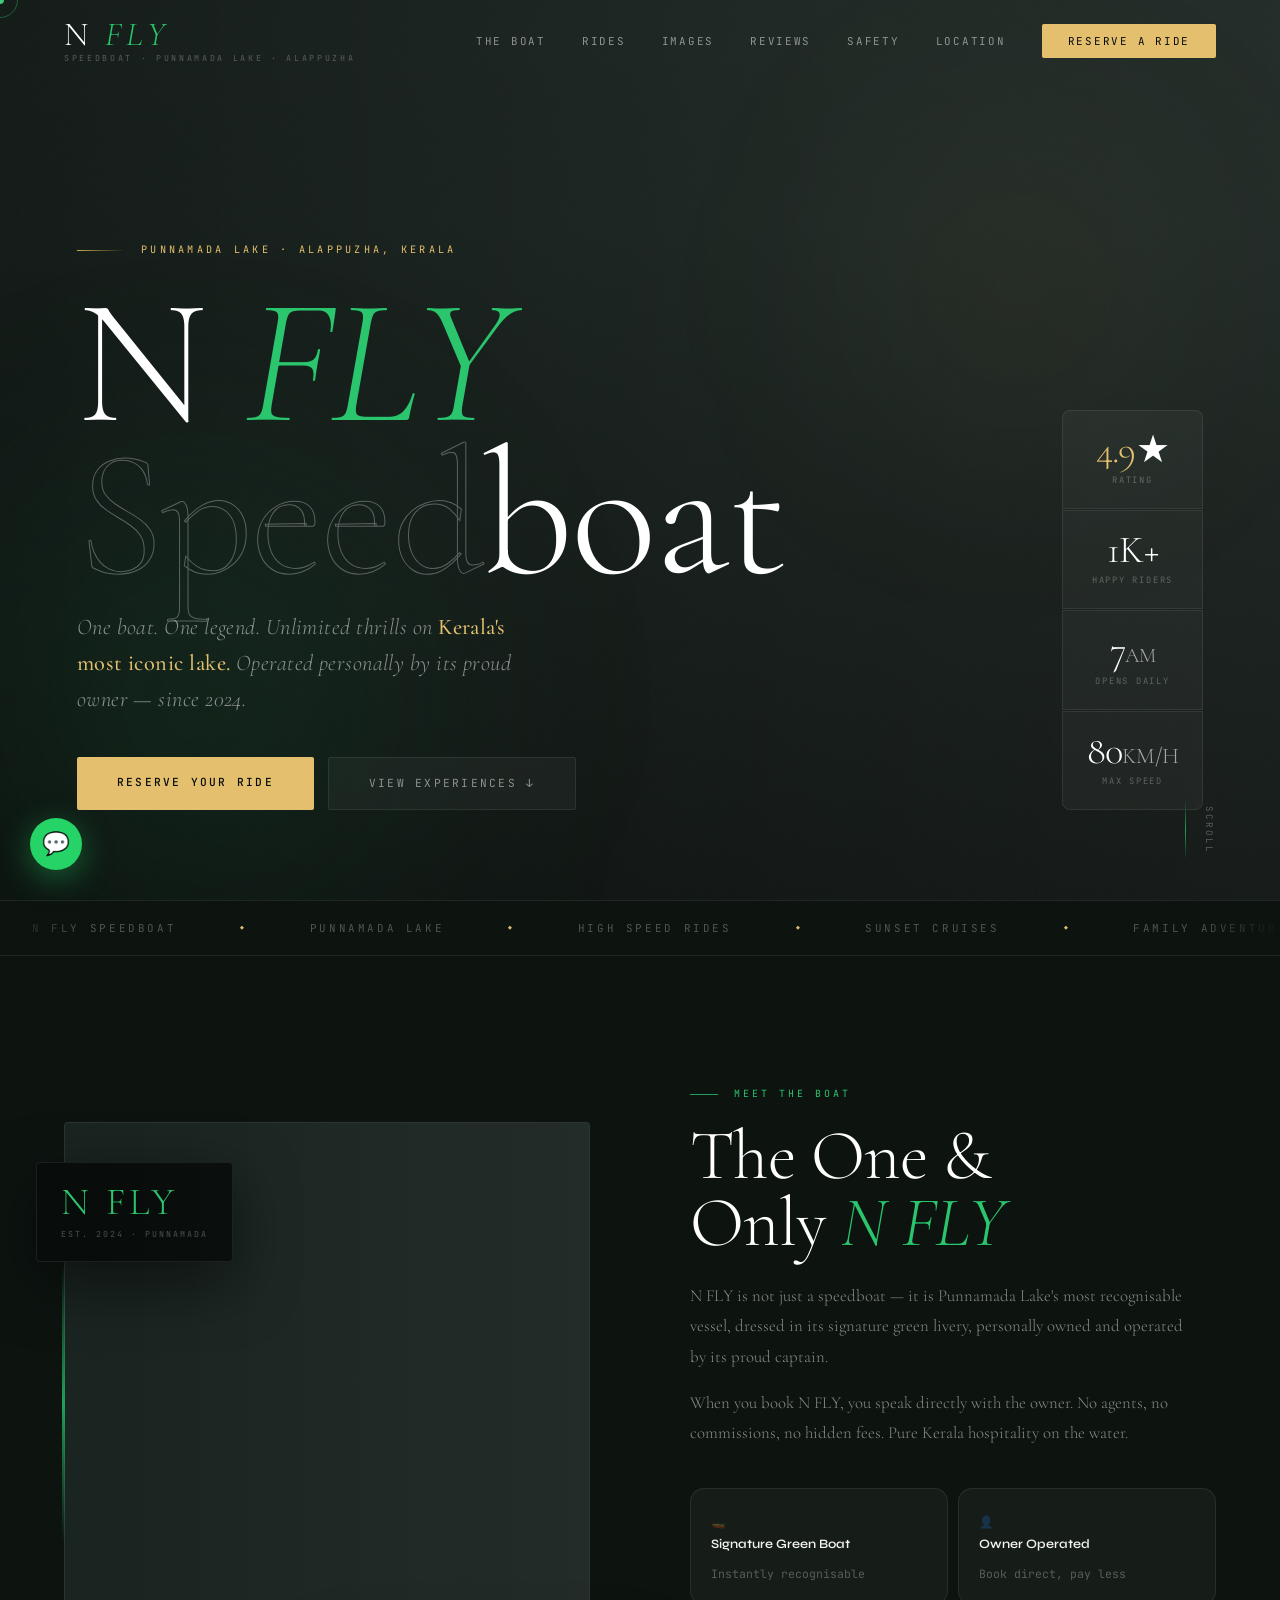
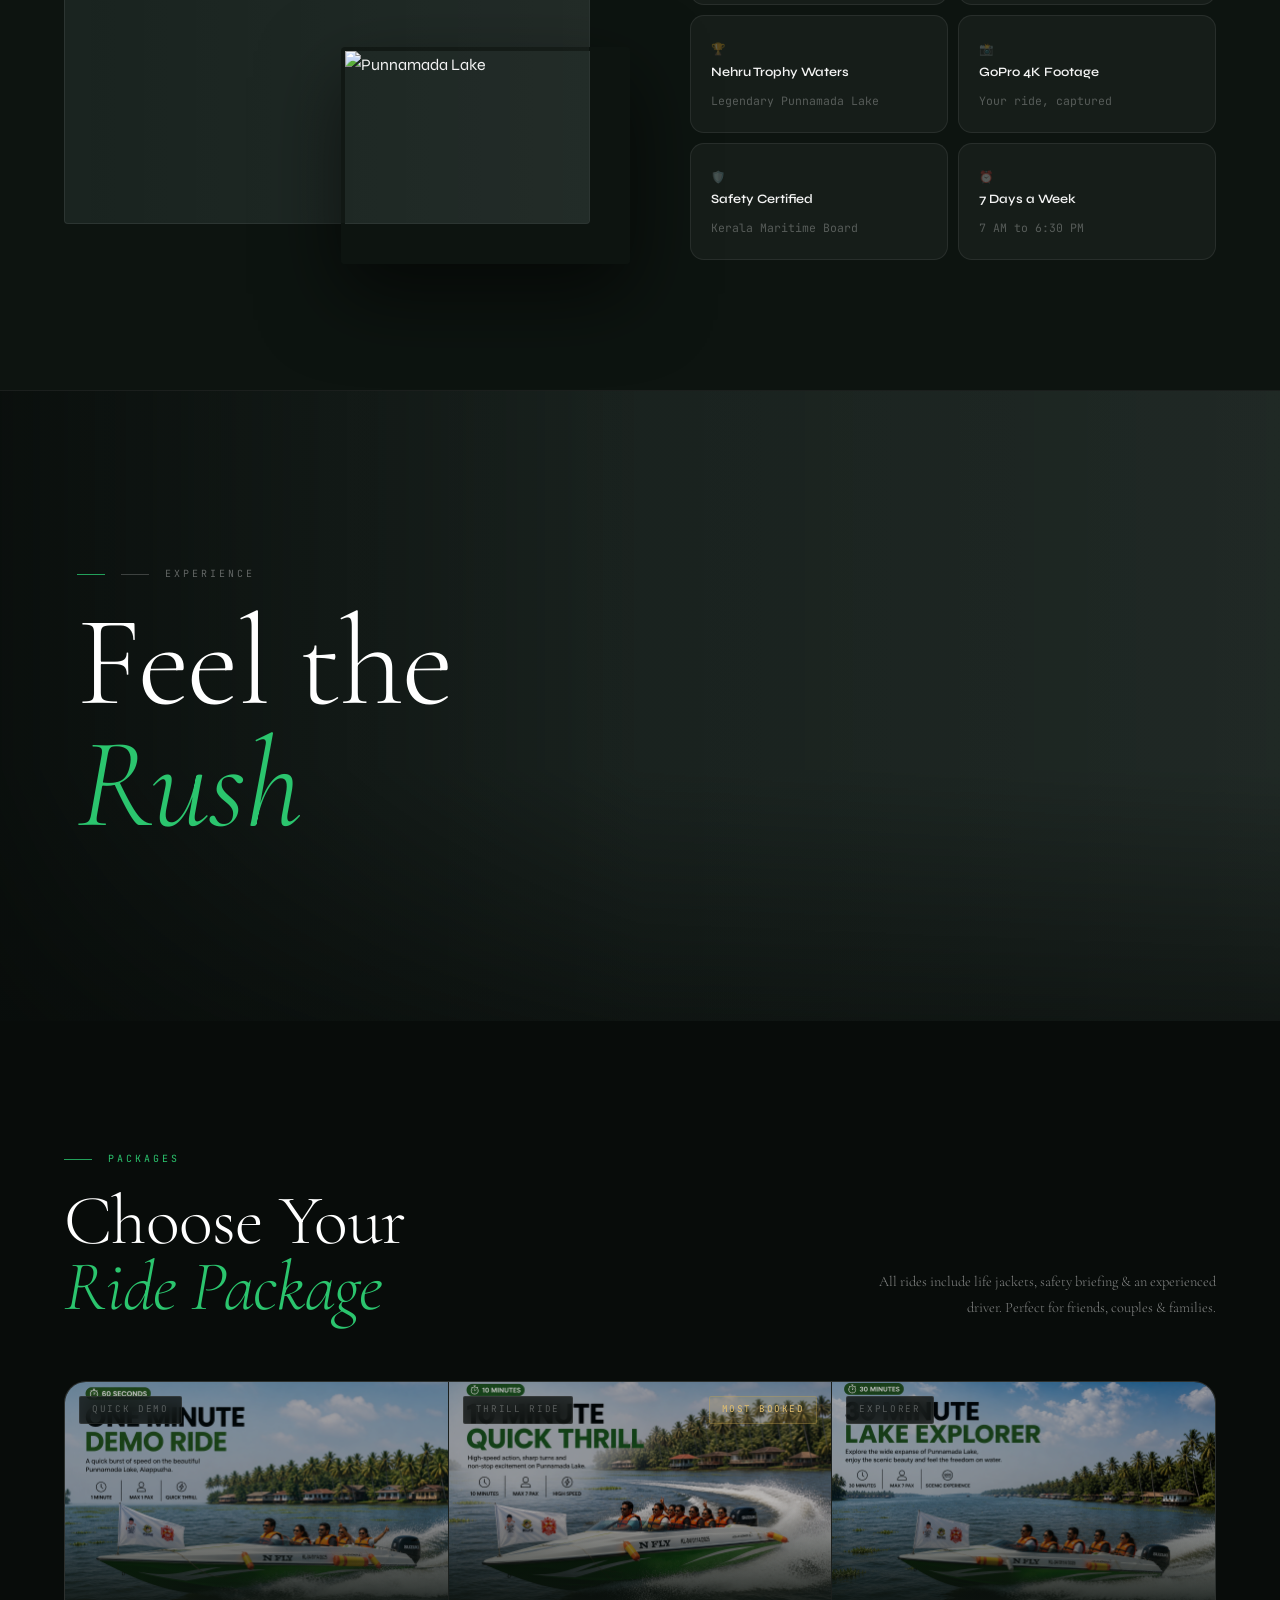
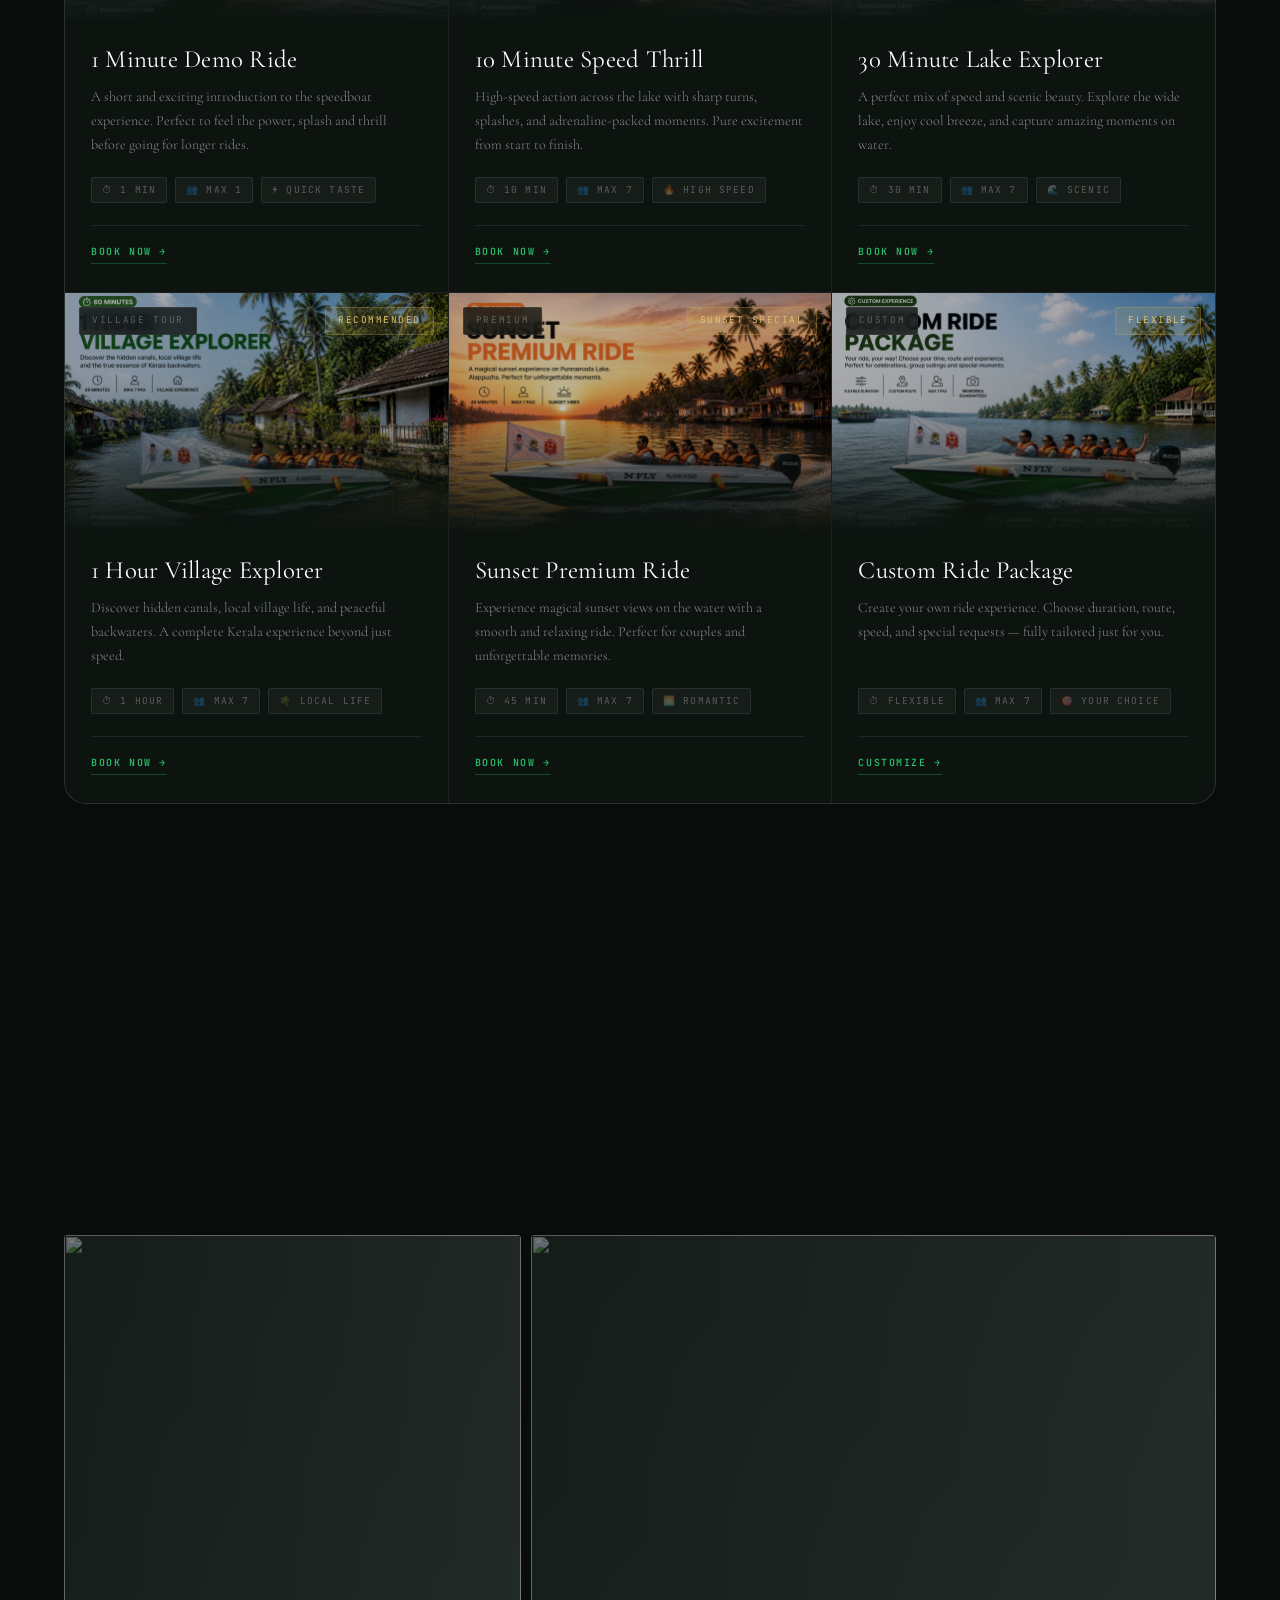
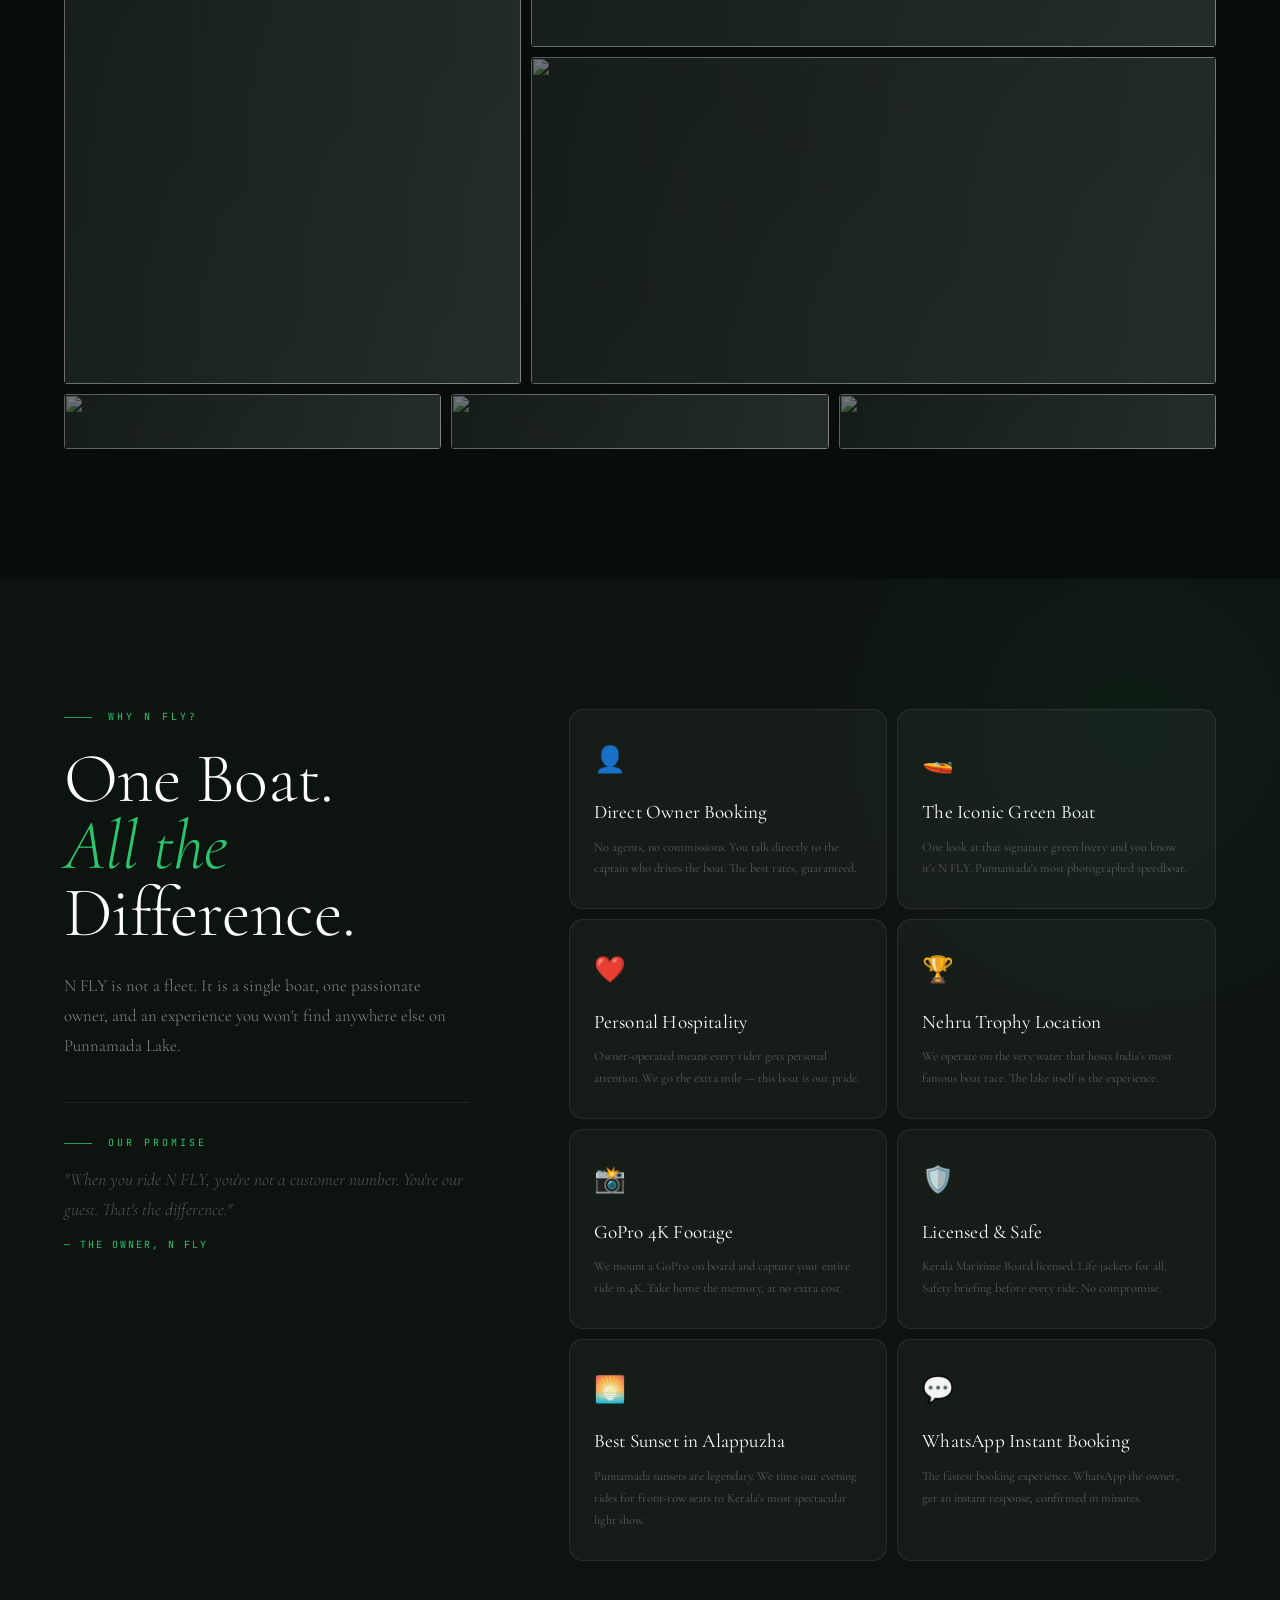
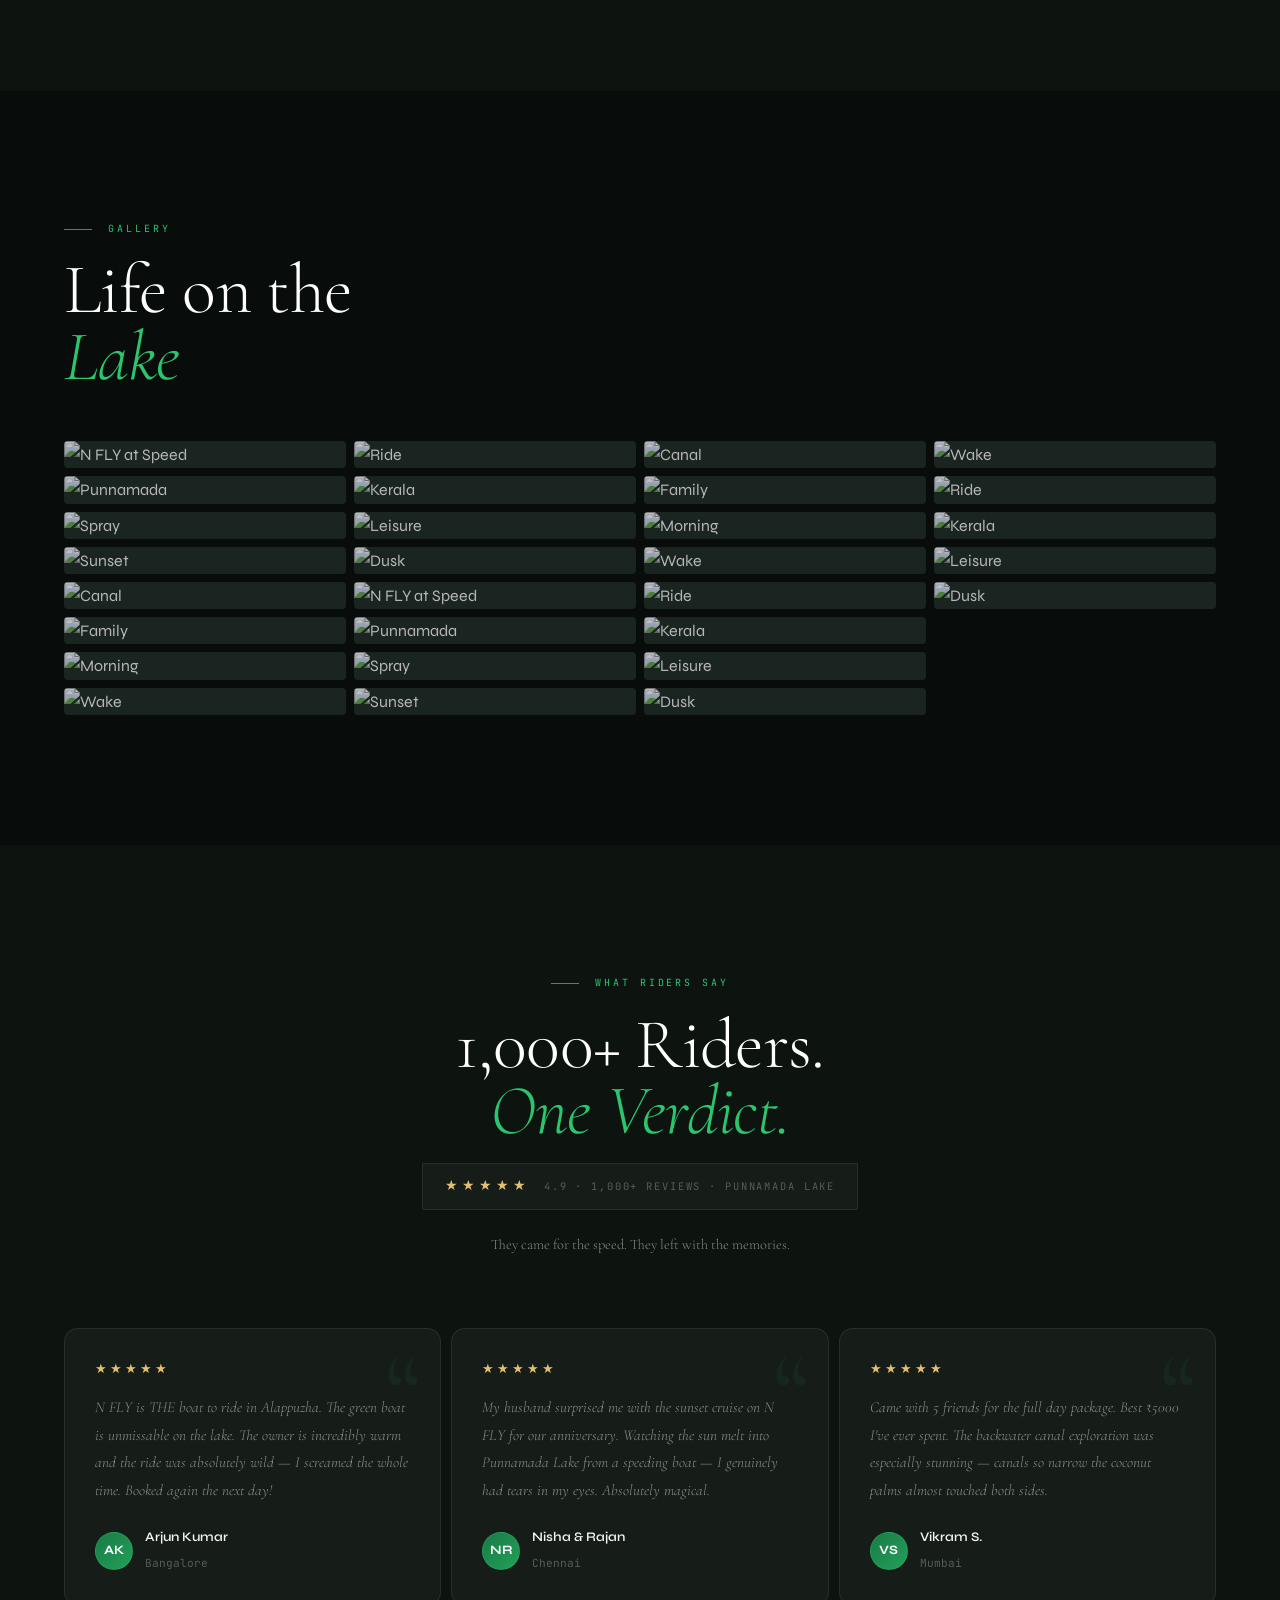
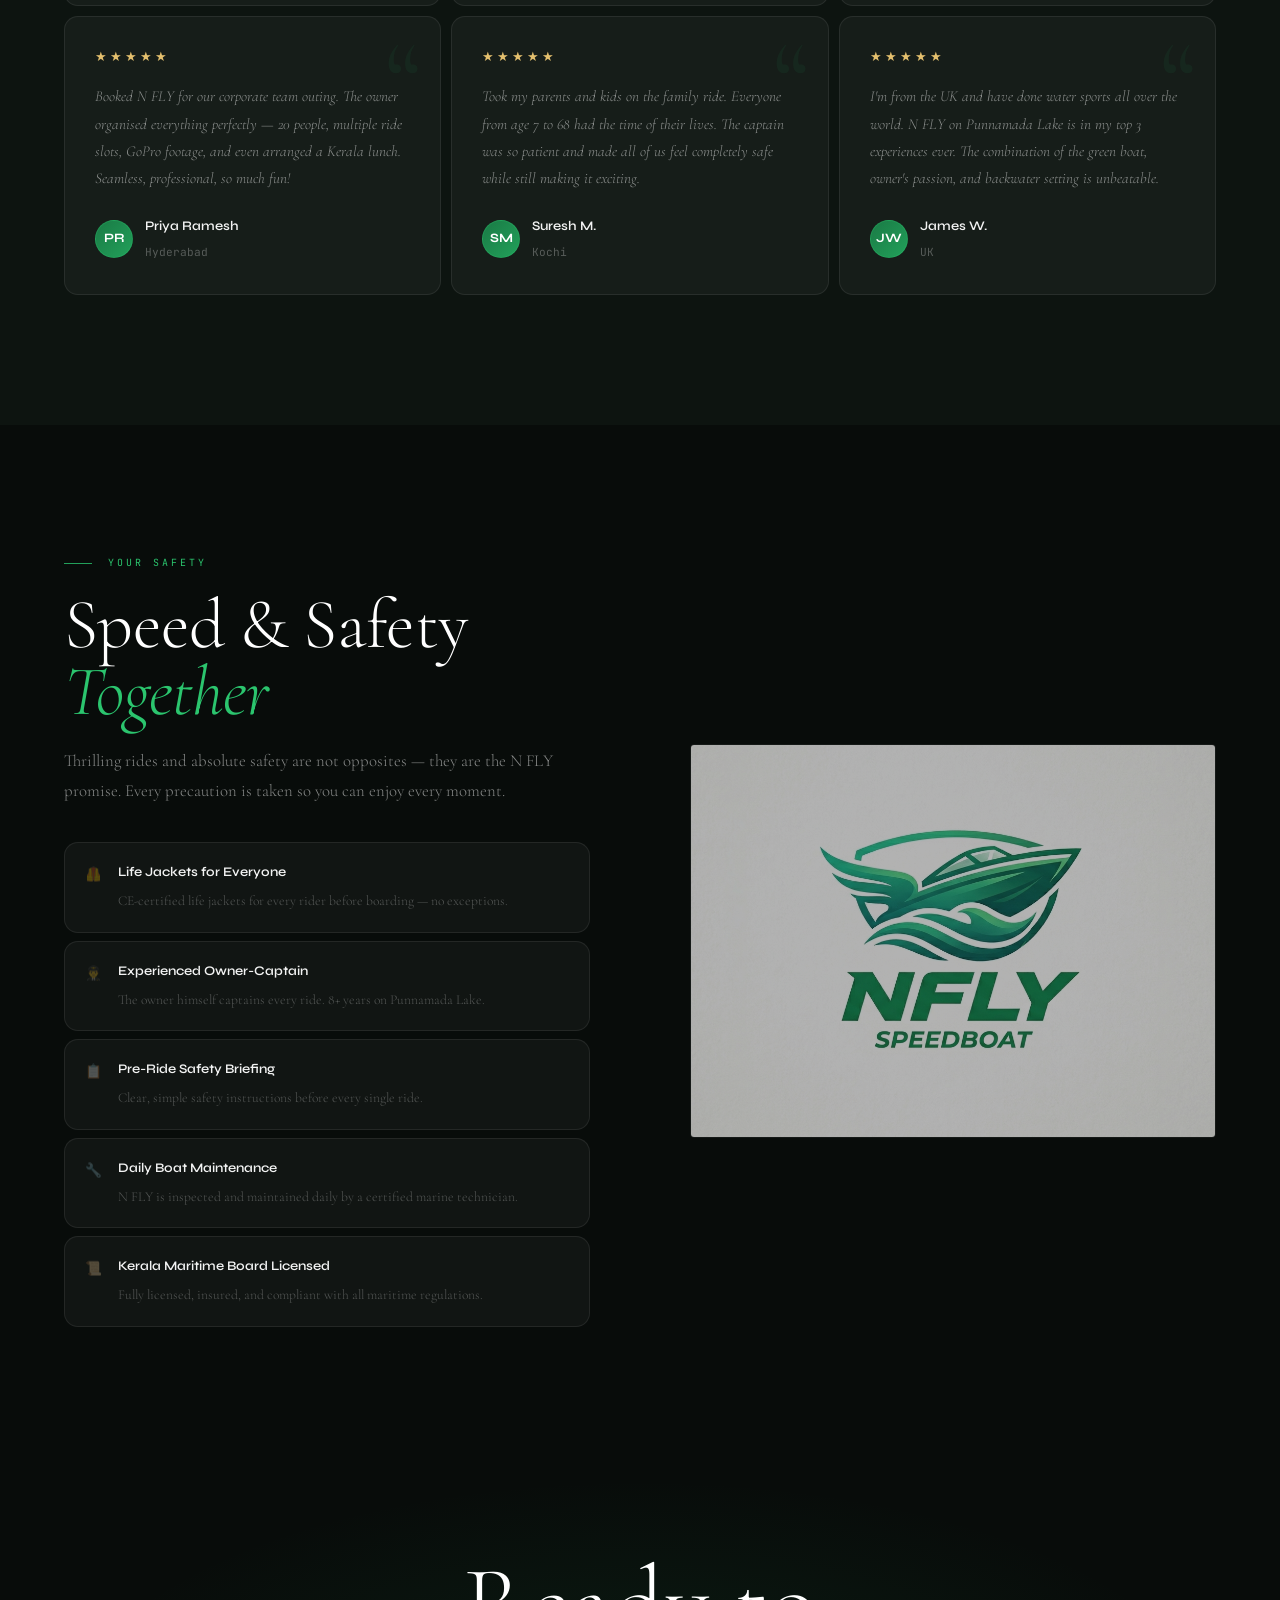
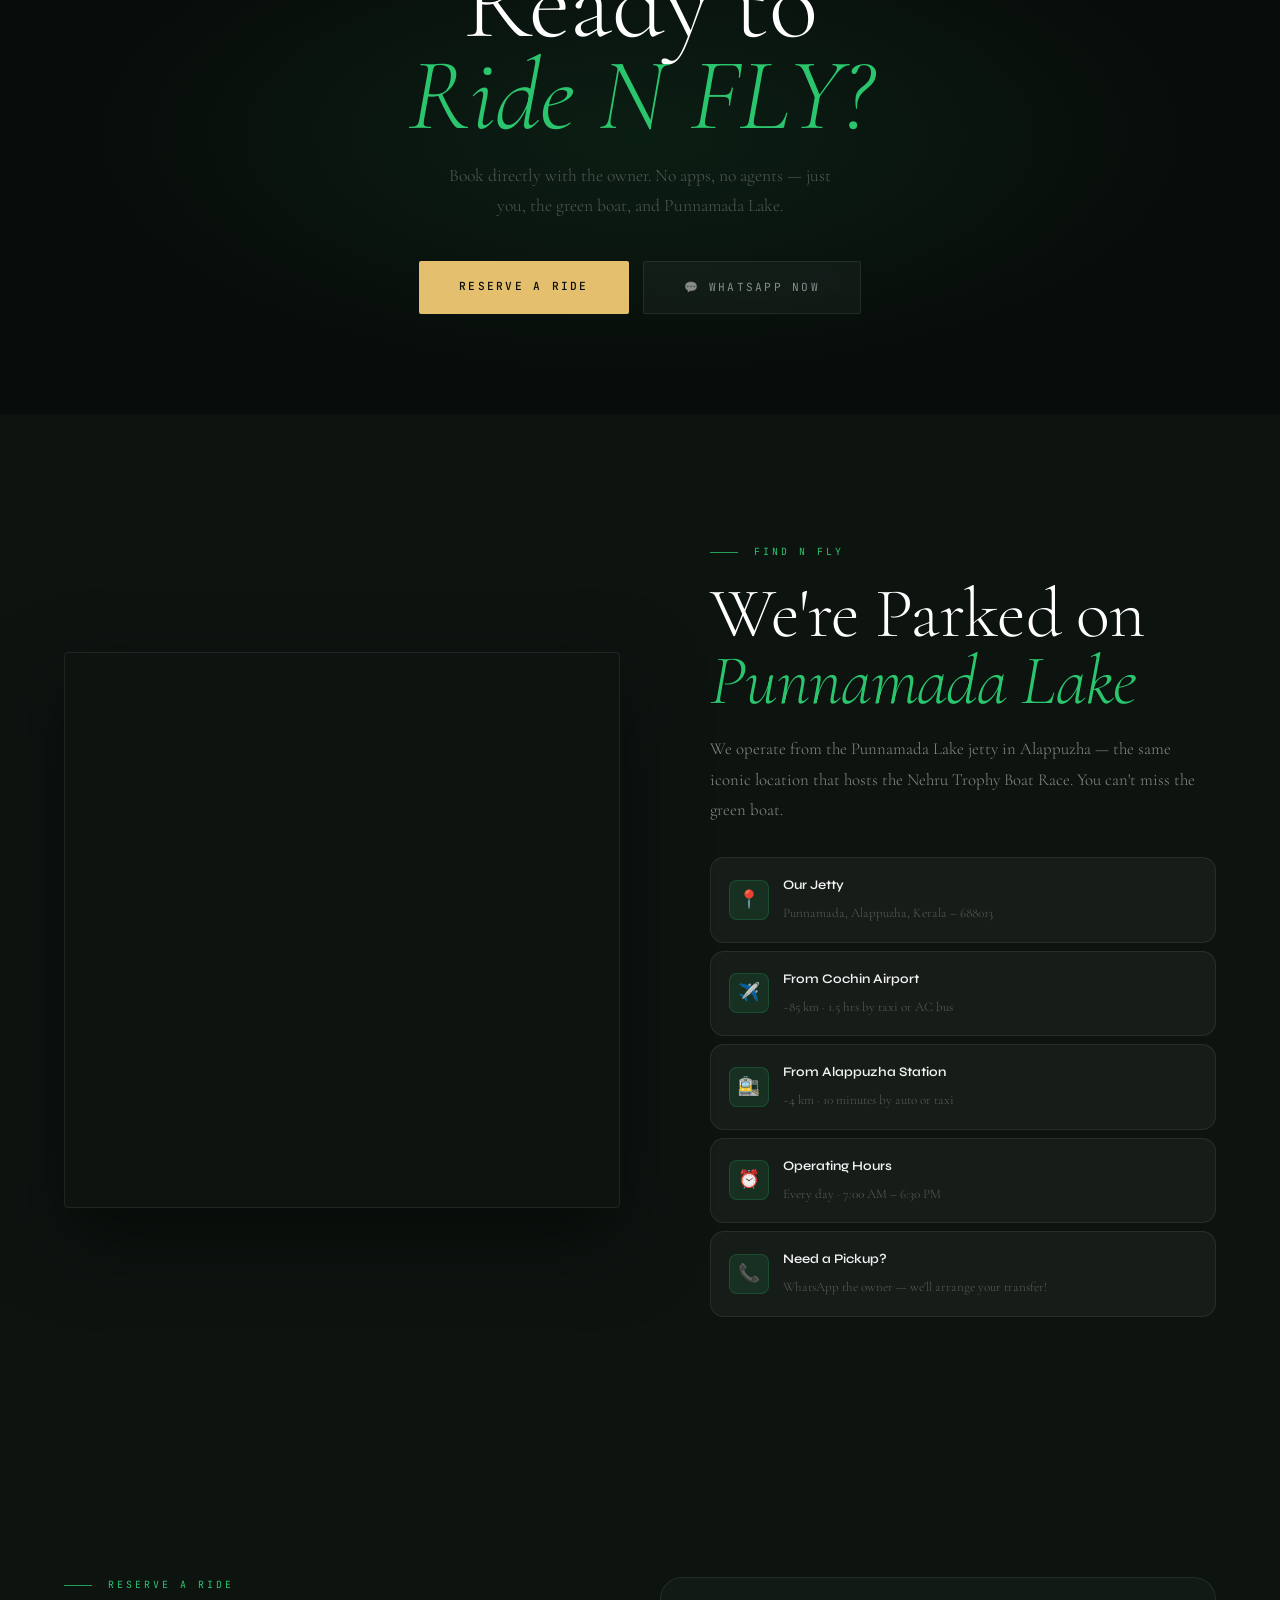
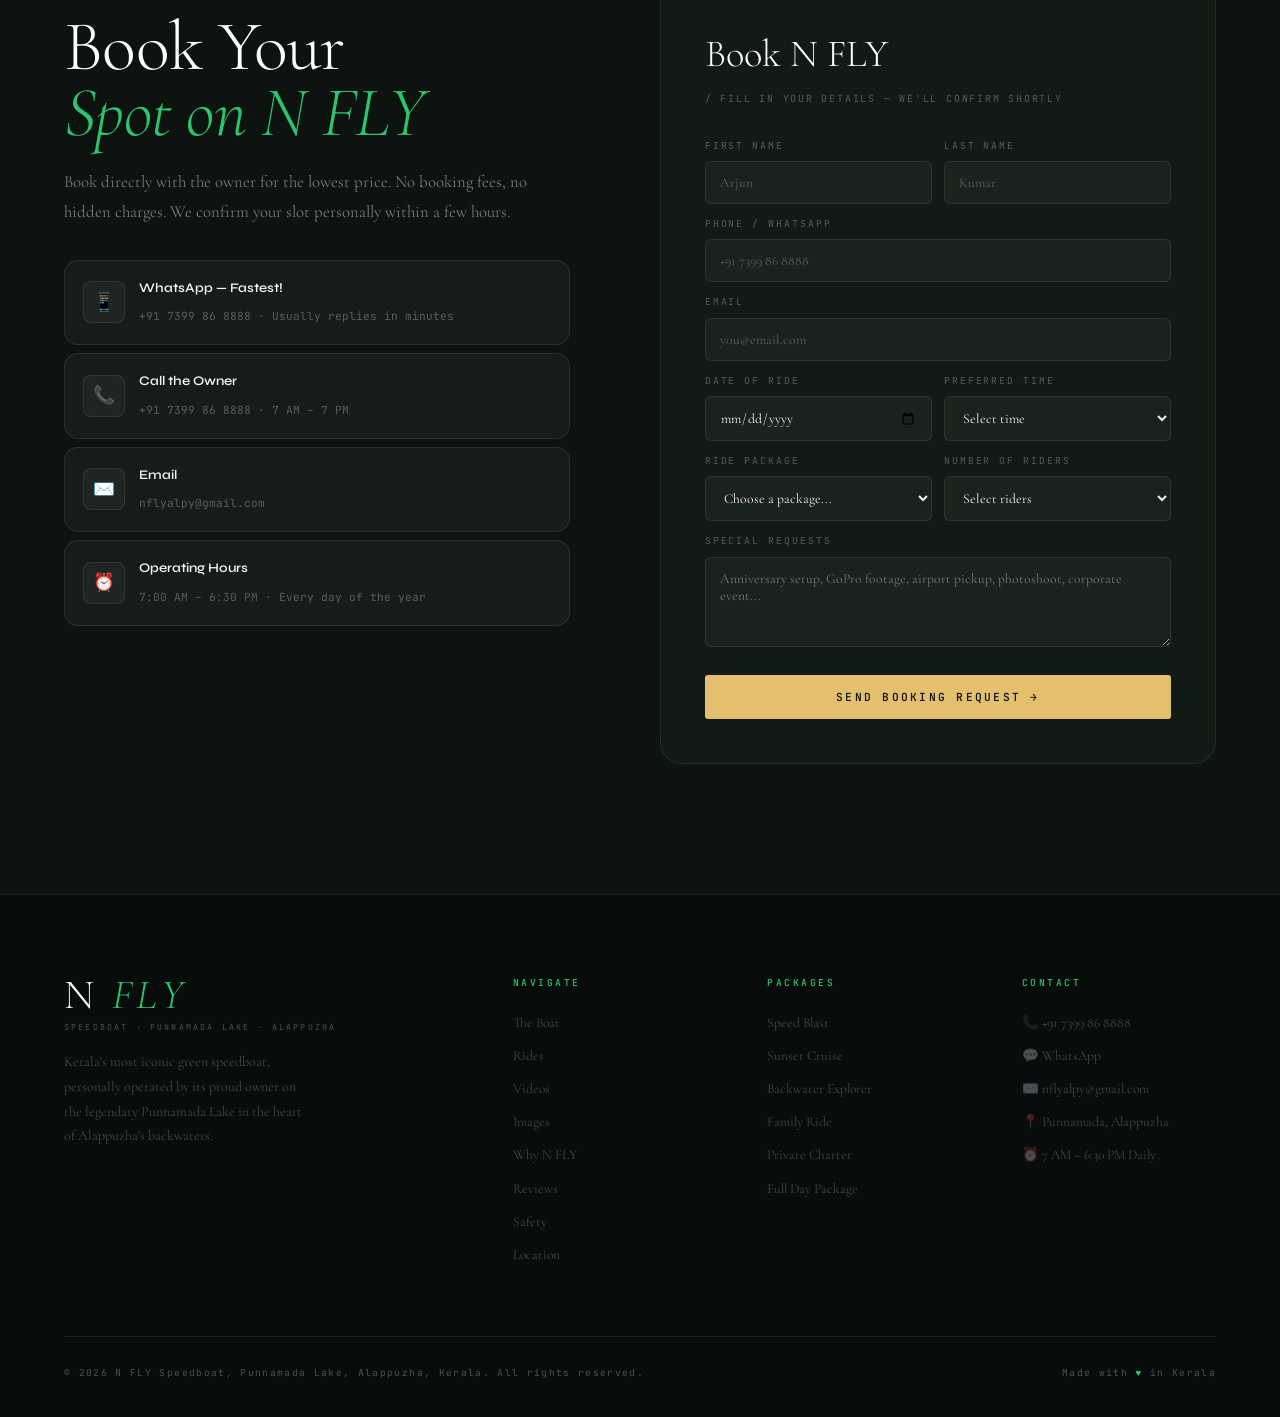
==== commit 4147bf51: "ride package images and gallery" ====
--- a/index.html
+++ b/index.html
@@ -2759,7 +2759,7 @@
         <!-- 1 MIN DEMO -->
         <div class="ride-card">
           <div class="ride-img">
-            <img src="https://images.unsplash.com/photo-1544551763-46a013bb70d5?w=700&q=80" loading="lazy">
+            <img src="assets/img/One Minute.png" loading="lazy">
             <span class="ride-badge-type">Quick Demo</span>
           </div>
           <div class="ride-body">
@@ -2782,7 +2782,7 @@
         <!-- 10 MIN THRILL -->
         <div class="ride-card">
           <div class="ride-img">
-            <img src="https://images.unsplash.com/photo-1482192596544-9eb780fc7f66?w=700&q=80" loading="lazy">
+            <img src="assets/img/Ten Minute.png" loading="lazy">
             <span class="ride-badge-type">Thrill Ride</span>
             <span class="ride-popular">Most Booked</span>
           </div>
@@ -2806,7 +2806,7 @@
         <!-- 30 MIN EXPLORER -->
         <div class="ride-card">
           <div class="ride-img">
-            <img src="https://images.unsplash.com/photo-1596895111956-bf1cf0599ce5?w=700&q=80" loading="lazy">
+            <img src="assets/img/Thirty Minute.png" loading="lazy">
             <span class="ride-badge-type">Explorer</span>
           </div>
           <div class="ride-body">
@@ -2829,7 +2829,7 @@
         <!-- 1 HOUR VILLAGE -->
         <div class="ride-card">
           <div class="ride-img">
-            <img src="https://images.unsplash.com/photo-1530053969600-caed2596d242?w=700&q=80" loading="lazy">
+            <img src="assets/img/One Hour.png" loading="lazy">
             <span class="ride-badge-type">Village Tour</span>
             <span class="ride-popular">Recommended</span>
           </div>
@@ -2853,7 +2853,7 @@
         <!-- SUNSET PREMIUM (ADDED) -->
         <div class="ride-card">
           <div class="ride-img">
-            <img src="https://images.unsplash.com/photo-1506905925346-21bda4d32df4?w=700&q=80" loading="lazy">
+            <img src="assets/img/Sunset Ride.png" loading="lazy">
             <span class="ride-badge-type">Premium</span>
             <span class="ride-popular">Sunset Special</span>
           </div>
@@ -2877,7 +2877,7 @@
         <!-- CUSTOM TRIP -->
         <div class="ride-card">
           <div class="ride-img">
-            <img src="https://images.unsplash.com/photo-1602216056096-3b40cc0c9944?w=700&q=80" loading="lazy">
+            <img src="assets/img/custom.png" loading="lazy">
             <span class="ride-badge-type">Custom</span>
             <span class="ride-popular">Flexible</span>
           </div>
@@ -2920,48 +2920,48 @@
         <!-- Tall portrait video — lazy loaded -->
         <div class="cine-cell cine-tall">
           <div class="vid-wrap">
-            <img src="https://images.unsplash.com/photo-1602216056096-3b40cc0c9944?w=700&q=80" loading="lazy">
-
-          </div>
-          <span class="cine-label-over">N FLY · In Motion</span>
+            <img src="https://res.cloudinary.com/starkcab/image/upload/v1778008819/Nfly/IMG_3804_h0oyle.jpg" loading="lazy">
+
+          </div>
+          <!-- <span class="cine-label-over">N FLY · In Motion</span> -->
         </div>
         <div class="cine-cell cine-sq">
           <div class="vid-wrap">
-            <img src="https://images.unsplash.com/photo-1602216056096-3b40cc0c9944?w=700&q=80" loading="lazy">
-
-          </div>
-          <span class="cine-label-over">Full Throttle</span>
+            <img src="https://res.cloudinary.com/starkcab/image/upload/v1778008886/Nfly/IMG_3817_1_xrp7o1.jpg" loading="lazy">
+
+          </div>
+          <!-- <!-- <span class="cine-label-over">Full Throttle</span> --> -->
         </div>
         <div class="cine-cell cine-wide">
           <div class="vid-wrap">
-            <img src="https://images.unsplash.com/photo-1602216056096-3b40cc0c9944?w=700&q=80" loading="lazy">
-
-          </div>
-          <span class="cine-label-over">Golden Hour</span>
+            <img src="https://res.cloudinary.com/starkcab/image/upload/v1778008949/Nfly/IMG_3760_q7srl8.jpg" loading="lazy">
+
+          </div>
+          <!-- <!-- <span class="cine-label-over">Golden Hour</span> --> -->
         </div>
       </div>
 
       <div style="display:grid;grid-template-columns:1fr 1fr 1fr;gap:10px;margin-top:10px;" class="rv">
         <div class="cine-cell">
           <div class="vid-wrap">
-            <img src="https://images.unsplash.com/photo-1602216056096-3b40cc0c9944?w=700&q=80" loading="lazy">
-
-          </div>
-          <span class="cine-label-over">Canal Run</span>
+            <img src="https://res.cloudinary.com/starkcab/image/upload/v1778008974/Nfly/IMG_3819_ykzcfk.jpg" loading="lazy">
+
+          </div>
+          <!-- <!-- <span class="cine-label-over">Canal Run</span> --> -->
         </div>
         <div class="cine-cell">
           <div class="vid-wrap">
-            <img src="https://images.unsplash.com/photo-1602216056096-3b40cc0c9944?w=700&q=80" loading="lazy">
-
-          </div>
-          <span class="cine-label-over">Group Smiles</span>
+            <img src="https://res.cloudinary.com/starkcab/image/upload/v1778008989/Nfly/IMG_3824_wttgcn.jpg" loading="lazy">
+
+          </div>
+          <!-- <!-- <span class="cine-label-over">Group Smiles</span> --> -->
         </div>
         <div class="cine-cell">
           <div class="vid-wrap">
-            <img src="https://images.unsplash.com/photo-1602216056096-3b40cc0c9944?w=700&q=80" loading="lazy">
-
-          </div>
-          <span class="cine-label-over">Top Speed</span>
+            <img src="https://res.cloudinary.com/starkcab/image/upload/v1778008997/Nfly/IMG_3794_nbm22z.jpg" loading="lazy">
+
+          </div>
+          <!-- <span class="cine-label-over">Top Speed</span> -->
         </div>
       </div>
     </div>
@@ -3044,33 +3044,93 @@
         </div>
       </div>
       <div class="masonry rv">
-        <div class="masonry-item"><img
-            src="https://res.cloudinary.com/starkcab/image/upload/v1777697229/Nfly/20250830_120406.jpg_wc5yub.jpg"
-            alt="N FLY at Speed" loading="lazy"><span class="masonry-cap">N FLY at Speed</span></div>
-        <div class="masonry-item"><img
-            src="https://res.cloudinary.com/starkcab/image/upload/v1777697231/Nfly/20250102_155723.jpg_gapxgt.jpg"
-            alt="Punnamada" loading="lazy"><span class="masonry-cap">Punnamada Lake</span></div>
-        <div class="masonry-item"><img src="https://images.unsplash.com/photo-1559827260-dc66d52bef19?w=600&q=80"
-            alt="Spray" loading="lazy"><span class="masonry-cap">Water Spray</span></div>
-        <div class="masonry-item"><img src="https://images.unsplash.com/photo-1482192596544-9eb780fc7f66?w=600&q=80"
-            alt="Sunset" loading="lazy"><span class="masonry-cap">Sunset Ride</span></div>
-        <div class="masonry-item"><img
-            src="https://res.cloudinary.com/starkcab/image/upload/v1777697229/Nfly/20241222_100528.jpg_pzlfox.jpg"
-            alt="Canal" loading="lazy"><span class="masonry-cap">Backwater Canals</span></div>
-        <div class="masonry-item"><img src="https://images.unsplash.com/photo-1530053969600-caed2596d242?w=600&q=80"
-            alt="Family" loading="lazy"><span class="masonry-cap">Happy Riders</span></div>
-        <div class="masonry-item"><img src="https://images.unsplash.com/photo-1506905925346-21bda4d32df4?w=600&q=80"
-            alt="Morning" loading="lazy"><span class="masonry-cap">Morning Light</span></div>
-        <div class="masonry-item"><img src="https://images.unsplash.com/photo-1564501049412-61c2a3083791?w=600&q=80"
-            alt="Wake" loading="lazy"><span class="masonry-cap">The Wake</span></div>
-        <div class="masonry-item"><img src="https://images.unsplash.com/photo-1571896349842-33c89424de2d?w=600&q=80"
-            alt="Ride" loading="lazy"><span class="masonry-cap">Group Smiles</span></div>
-        <div class="masonry-item"><img src="https://images.unsplash.com/photo-1547481887-a26e2cacb5b2?w=600&q=80"
-            alt="Kerala" loading="lazy"><span class="masonry-cap">Kerala Backwaters</span></div>
-        <div class="masonry-item"><img src="https://images.unsplash.com/photo-1568605114967-8130f3a36994?w=600&q=80"
-            alt="Leisure" loading="lazy"><span class="masonry-cap">After the Ride</span></div>
-        <div class="masonry-item"><img src="https://images.unsplash.com/photo-1565557623262-b51c2513a641?w=600&q=80"
-            alt="Dusk" loading="lazy"><span class="masonry-cap">Dusk on the Lake</span></div>
+        <div class="masonry-item"><img src="https://res.cloudinary.com/starkcab/image/upload/v1778009005/Nfly/IMG_3791_1_t1pfva.jpg" alt="N FLY at Speed" loading="lazy">
+          <!-- <span class="masonry-cap">N FLY at Speed</span> -->
+        </div>
+        <div class="masonry-item"><img src="https://res.cloudinary.com/starkcab/image/upload/v1778009041/Nfly/IMG_3754_ciqvmm.jpg" alt="Punnamada" loading="lazy">
+          <!-- <span class="masonry-cap">Punnamada Lake</span> -->
+        </div>
+        <div class="masonry-item"><img src="https://res.cloudinary.com/starkcab/image/upload/v1778009042/Nfly/IMG_2969_mgtnom.jpg" alt="Spray" loading="lazy">
+          <!-- <span class="masonry-cap">Water Spray</span> -->
+        </div>
+        <div class="masonry-item"><img src="https://res.cloudinary.com/starkcab/image/upload/v1778009065/Nfly/IMG_3781_zjzzbu.jpg" alt="Sunset" loading="lazy">
+          <!-- <span class="masonry-cap">Sunset Ride</span> -->
+        </div>
+        <div class="masonry-item"><img src="https://res.cloudinary.com/starkcab/image/upload/v1778009101/Nfly/IMG_3769_s1heax.jpg" alt="Canal" loading="lazy">
+          <!-- <span class="masonry-cap">Backwater Canals</span> -->
+        </div>
+        <div class="masonry-item"><img src="https://res.cloudinary.com/starkcab/image/upload/v1778009107/Nfly/IMG_3726_zsnjix.jpg" alt="Family" loading="lazy">
+          <!-- <span class="masonry-cap">Happy Riders</span> -->
+        </div>
+        <div class="masonry-item"><img src="https://res.cloudinary.com/starkcab/image/upload/v1778009108/Nfly/IMG_3760_1_uabsai.jpg" alt="Morning" loading="lazy">
+          <!-- <span class="masonry-cap">Morning Light</span> -->
+        </div>
+        <div class="masonry-item"><img src="https://res.cloudinary.com/starkcab/image/upload/v1778009121/Nfly/IMG_2968_u47xqd.jpg" alt="Wake" loading="lazy">
+          <!-- <span class="masonry-cap">The Wake</span> -->
+        </div>
+        <div class="masonry-item"><img src="https://res.cloudinary.com/starkcab/image/upload/v1778009156/Nfly/IMG_3510_e2qmhp.jpg" alt="Ride" loading="lazy">
+          <!-- <span class="masonry-cap">Group Smiles</span> -->
+        </div>
+        <div class="masonry-item"><img src="https://res.cloudinary.com/starkcab/image/upload/v1778009168/Nfly/IMG_2489_crzr3o.jpg" alt="Kerala" loading="lazy">
+          <!-- <span class="masonry-cap">Kerala Backwaters</span> -->
+        </div>
+        <div class="masonry-item"><img src="https://res.cloudinary.com/starkcab/image/upload/v1778009188/Nfly/IMG_3477_dqmxwv.jpg" alt="Leisure" loading="lazy">
+          <!-- <span class="masonry-cap">After the Ride</span> -->
+        </div>
+        <div class="masonry-item"><img src="https://res.cloudinary.com/starkcab/image/upload/v1778009218/Nfly/IMG_2470_v78hhi.jpg" alt="Dusk" loading="lazy">
+          <!-- <span class="masonry-cap">Dusk on the Lake</span> -->
+        </div>
+        <div class="masonry-item"><img src="https://res.cloudinary.com/starkcab/image/upload/v1778009230/Nfly/IMG_2448_cp0atd.jpg" alt="N FLY at Speed" loading="lazy">
+          <!-- <span class="masonry-cap">N FLY at Speed</span> -->
+        </div>
+        <div class="masonry-item"><img src="https://res.cloudinary.com/starkcab/image/upload/v1778009233/Nfly/IMG_2609_iogumt.jpg" alt="Punnamada" loading="lazy">
+          <!-- <span class="masonry-cap">Punnamada Lake</span> -->
+        </div>
+        <div class="masonry-item"><img src="https://res.cloudinary.com/starkcab/image/upload/v1778009257/Nfly/IMG_2250_qpadlr.jpg" alt="Spray" loading="lazy">
+          <!-- <span class="masonry-cap">Water Spray</span> -->
+        </div>
+        <div class="masonry-item"><img src="https://res.cloudinary.com/starkcab/image/upload/v1778009257/Nfly/IMG_2431_cxtnec.jpg" alt="Sunset" loading="lazy">
+          <!-- <span class="masonry-cap">Sunset Ride</span> -->
+        </div>
+        <div class="masonry-item"><img src="https://res.cloudinary.com/starkcab/image/upload/v1778009294/Nfly/IMG_2437_qt6vky.jpg" alt="Canal" loading="lazy">
+          <!-- <span class="masonry-cap">Backwater Canals</span> -->
+        </div>
+        <div class="masonry-item"><img src="https://res.cloudinary.com/starkcab/image/upload/v1778009325/Nfly/IMG_2460_cxcoin.jpg" alt="Family" loading="lazy">
+          <!-- <span class="masonry-cap">Happy Riders</span> -->
+        </div>
+        <div class="masonry-item"><img src="https://res.cloudinary.com/starkcab/image/upload/v1778009346/Nfly/IMG_1846_ejn78x.jpg" alt="Morning" loading="lazy">
+          <!-- <span class="masonry-cap">Morning Light</span> -->
+        </div>
+        <div class="masonry-item"><img src="https://res.cloudinary.com/starkcab/image/upload/v1778009349/Nfly/IMG_1942_veltum.jpg" alt="Wake" loading="lazy">
+          <!-- <span class="masonry-cap">The Wake</span> -->
+        </div>
+        <div class="masonry-item"><img src="https://res.cloudinary.com/starkcab/image/upload/v1778009349/Nfly/IMG_1942_veltum.jpg" alt="Ride" loading="lazy">
+          <!-- <span class="masonry-cap">Group Smiles</span> -->
+        </div>
+        <div class="masonry-item"><img src="https://res.cloudinary.com/starkcab/image/upload/v1778009330/Nfly/IMG_2188_se4ec4.jpg" alt="Kerala" loading="lazy">
+          <!-- <span class="masonry-cap">Kerala Backwaters</span> -->
+        </div>
+        <div class="masonry-item"><img src="https://res.cloudinary.com/starkcab/image/upload/v1778009290/Nfly/IMG_2271_cdhkuj.jpg" alt="Leisure" loading="lazy">
+          <!-- <span class="masonry-cap">After the Ride</span> -->
+        </div>
+        <div class="masonry-item"><img src="https://res.cloudinary.com/starkcab/image/upload/v1778009336/Nfly/IMG_1413_d5xr4k.jpg" alt="Dusk" loading="lazy">
+          <!-- <span class="masonry-cap">Dusk on the Lake</span> -->
+        </div>
+        <div class="masonry-item"><img src="https://res.cloudinary.com/starkcab/image/upload/v1778009302/Nfly/IMG_2176_t39kzc.jpg" alt="Wake" loading="lazy">
+          <!-- <span class="masonry-cap">The Wake</span> -->
+        </div>
+        <div class="masonry-item"><img src="https://res.cloudinary.com/starkcab/image/upload/v1778009155/Nfly/IMG_2573_rdunzf.jpg" alt="Ride" loading="lazy">
+          <!-- <span class="masonry-cap">Group Smiles</span> -->
+        </div>
+        <div class="masonry-item"><img src="https://res.cloudinary.com/starkcab/image/upload/v1778009121/Nfly/IMG_2968_u47xqd.jpg" alt="Kerala" loading="lazy">
+          <!-- <span class="masonry-cap">Kerala Backwaters</span> -->
+        </div>
+        <div class="masonry-item"><img src="https://res.cloudinary.com/starkcab/image/upload/v1778009240/Nfly/IMG_2528_vs7fpb.jpg" alt="Leisure" loading="lazy">
+          <!-- <span class="masonry-cap">After the Ride</span> -->
+        </div>
+        <div class="masonry-item"><img src="https://res.cloudinary.com/starkcab/image/upload/v1778009256/Nfly/IMG_2233_akmq7v.jpg" alt="Dusk" loading="lazy">
+          <!-- <span class="masonry-cap">Dusk on the Lake</span> -->
+        </div>
       </div>
     </div>
   </section>
